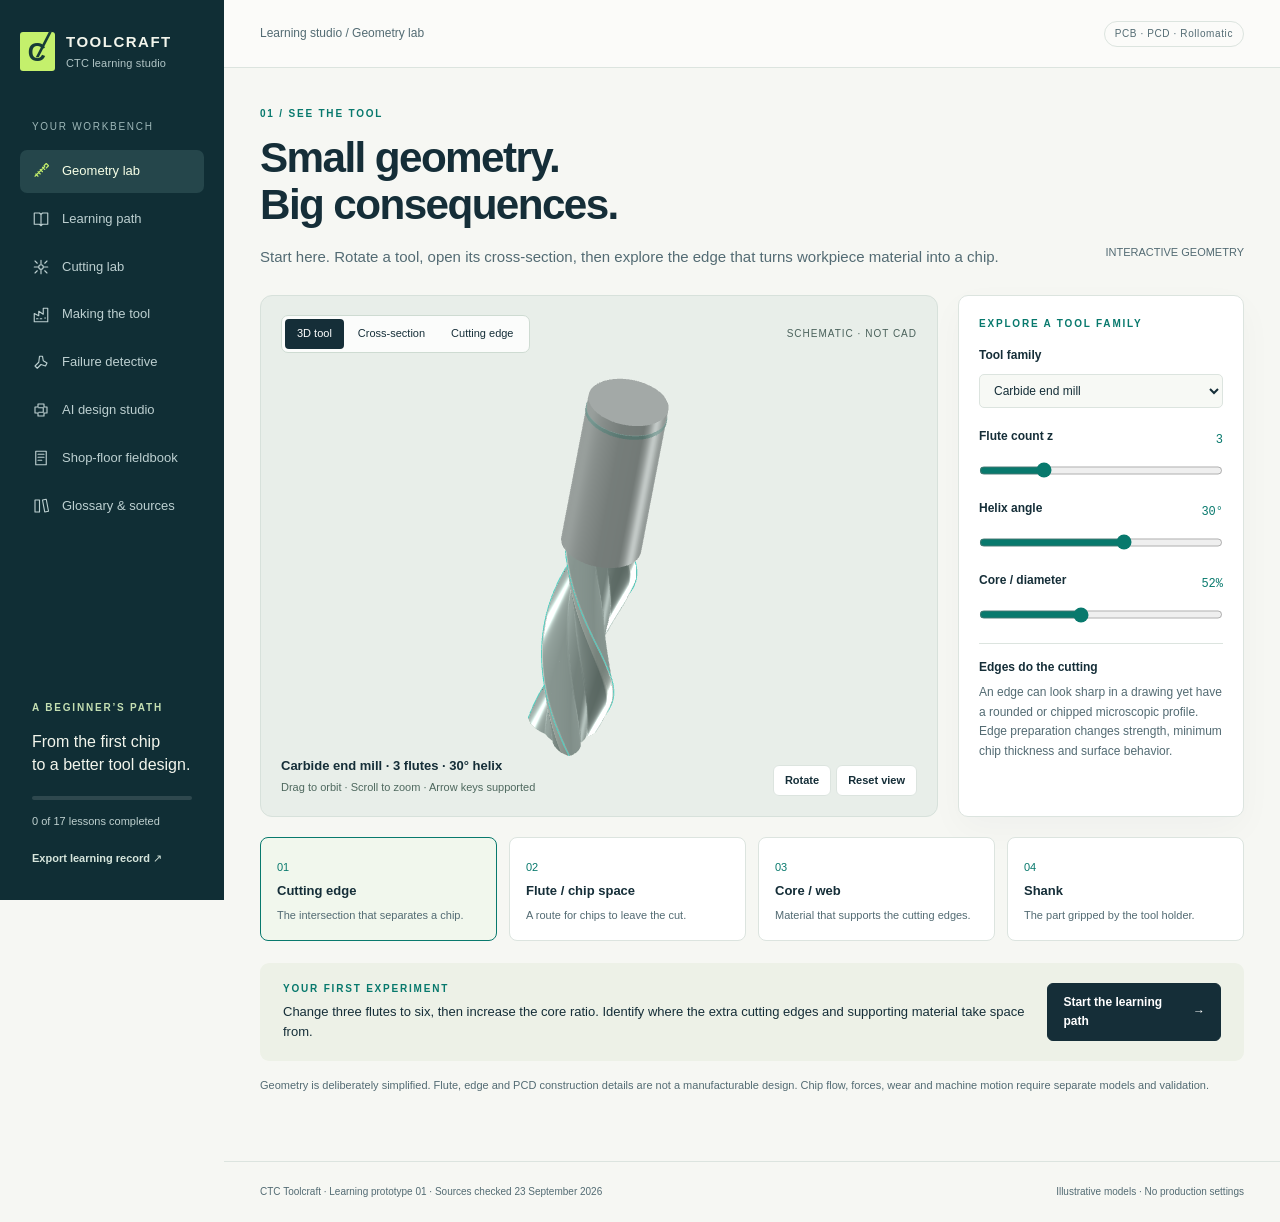
==== docs/index.html @ 8d149322 "Publish CTC Toolcraft learning academy" ====
<!doctype html>
<html lang="en"><head><meta charset="utf-8"><meta name="viewport" content="width=device-width,initial-scale=1"><meta name="description" content="Explore cutting-tool design with interactive 3D models, beginner lessons, PCB and PCD tooling, Rollomatic workflows, and an AI design roadmap."><meta name="theme-color" content="#102e35"><link rel="icon" href="data:image/svg+xml,%3Csvg xmlns='http://www.w3.org/2000/svg' viewBox='0 0 64 64'%3E%3Crect width='64' height='64' rx='10' fill='%23c4f06c'/%3E%3Ctext x='16' y='46' font-family='Arial' font-size='42' font-weight='bold' fill='%23102e35'%3EC%3C/text%3E%3C/svg%3E"><title>CTC Toolcraft — Cutting Tool Academy</title><style>*{box-sizing:border-box} :root{--ink:#152e38;--muted:#536b73;--paper:#f6f7f3;--panel:#fff;--line:#dce4df;--green:#08796d;--lime:#c4f06c;--nav:#102e35;--orange:#b85d20;--shadow:0 12px 35px #102e3508}body{margin:0;background:var(--paper);color:var(--ink);font:15px/1.6 -apple-system,BlinkMacSystemFont,"Segoe UI",sans-serif}button,input,select,textarea{font:inherit}button,a,input,select,textarea{-webkit-tap-highlight-color:transparent}button{cursor:pointer}button:focus-visible,a:focus-visible,input:focus-visible,select:focus-visible,textarea:focus-visible{outline:3px solid #b76b27;outline-offset:3px}a{color:var(--green)}button{color:inherit}h1,h2,h3,p{margin-top:0}h1{font-size:clamp(30px,3.3vw,48px);font-weight:550;line-height:1.12;letter-spacing:-1.6px;margin-bottom:16px}h2{font-size:24px;line-height:1.25;font-weight:560;letter-spacing:-.5px}h3{font-size:17px;line-height:1.35;font-weight:620}p{margin-bottom:16px}.rail{position:fixed;inset:0 auto 0 0;width:224px;background:var(--nav);color:#f2f5ec;display:flex;flex-direction:column;padding:32px 20px;z-index:10}.brand{display:flex;gap:11px;align-items:center;text-decoration:none;color:inherit;font-size:15px;font-weight:700;letter-spacing:1.5px;line-height:1.2}.brand small{display:block;color:#b1c5c6;letter-spacing:.15px;font-size:11px;font-weight:400;margin-top:6px}.brand-mark{width:35px;height:39px;background:var(--lime);color:#163b38;display:grid;place-items:center;font-size:25px;border-radius:3px;position:relative}.brand-mark span{position:absolute;right:4px;top:0;font-size:22px}.rail-label{color:#9db7b8;font-size:10px;letter-spacing:1.7px;margin:48px 12px 15px}.rail nav{display:grid;gap:5px}.nav-item{display:flex;gap:12px;align-items:center;padding:11px 12px;border:0;border-radius:7px;background:transparent;color:#bdd0d1;text-align:left;font-size:13px;text-decoration:none}.nav-item svg{width:18px;height:18px;flex-shrink:0}.nav-item:hover{background:#ffffff09}.nav-item.active{background:#25464b;color:#f7ffe7}.nav-item.active svg{color:var(--lime)}.rail-bottom{margin-top:auto;padding:35px 12px 0}.eyebrow{font-size:10px;letter-spacing:1.8px;font-weight:650;color:var(--green)}.rail-bottom .eyebrow{color:#c4dfb2}.rail-bottom p{font-size:16px;line-height:1.45;margin-top:12px}.rail-bottom small{font-size:11px;color:#bed0cf}.progress-track{height:4px;background:#ffffff20;border-radius:4px;margin:20px 0 8px;overflow:hidden}#progress-fill{height:100%;background:var(--lime);width:0}.text-button{background:none;border:0;padding:0;text-align:left;color:var(--green);font-size:13px;font-weight:550}.rail-bottom .text-button{color:#d6e5dc;display:block;font-size:11px;margin-top:18px}.app{margin-left:224px}.topbar{height:68px;border-bottom:1px solid var(--line);display:flex;align-items:center;justify-content:space-between;padding:0 36px;background:#ffffff90;font-size:12px;color:var(--muted)}.edition{border:1px solid var(--line);padding:4px 10px;border-radius:20px;font-size:10px;letter-spacing:.6px}main{max-width:1510px;margin:auto;padding:32px 36px 50px}.page-heading{display:flex;justify-content:space-between;align-items:flex-end;gap:25px;margin-bottom:26px}.page-heading h1{margin-top:10px}.page-heading p{max-width:740px;color:var(--muted);line-height:1.65;margin-bottom:0}.page-number{font-size:11px;color:var(--muted);white-space:nowrap;margin-bottom:8px}.button{border:1px solid var(--line);background:white;border-radius:6px;padding:9px 15px;font-size:12px;font-weight:600;text-decoration:none;display:inline-flex;align-items:center;justify-content:center;gap:8px}.button:hover{border-color:#8aa79a;background:#f3f6ee}.button.primary{background:var(--ink);color:#fff;border-color:var(--ink)}.button.primary:hover{background:#264d53}.button.small{padding:6px 11px;font-size:11px}.button.active,.segmented button.active{background:var(--ink);color:#fff;border-color:var(--ink)}.lab-grid{display:grid;grid-template-columns:minmax(0,1fr) 286px;gap:20px}.stage{background:#e8eee9;border:1px solid #d7e1db;border-radius:12px;position:relative;overflow:hidden;min-height:520px}.stage-top{position:absolute;top:19px;left:20px;right:20px;display:flex;justify-content:space-between;z-index:2;align-items:center;gap:8px}.segmented{display:flex;padding:3px;background:#ffffffcc;border:1px solid #cedbd2;border-radius:7px;gap:2px}.segmented button{border:0;background:none;border-radius:4px;padding:6px 12px;font-size:11px;white-space:nowrap}.model-tag{font-size:10px;letter-spacing:1px;color:#4b625c}.stage-canvas{width:100%;height:520px;display:block;touch-action:none}.stage-canvas canvas{display:block;width:100%;height:100%;cursor:grab}.stage-canvas canvas:active{cursor:grabbing}.stage-foot{position:absolute;bottom:20px;left:20px;right:20px;display:flex;justify-content:space-between;align-items:flex-end;gap:10px;pointer-events:none}.stage-foot .button{pointer-events:auto}.stage-foot p{font-size:11px;color:#4e685e;margin:0;max-width:320px}.stage-foot strong{font-size:13px;display:block;color:var(--ink);margin-bottom:2px}.stage-controls{display:flex;gap:5px;flex-wrap:wrap;justify-content:flex-end}.dot{display:inline-block;border-radius:50%;width:7px;height:7px;background:#138378;margin-right:5px}.panel{border:1px solid var(--line);background:var(--panel);border-radius:10px;padding:22px;box-shadow:var(--shadow)}.control-panel{padding:20px}.control-panel .eyebrow{display:block;margin-bottom:14px}.field{display:block;margin:0 0 19px}.field label,.field>span{display:block;font-size:12px;font-weight:600;margin-bottom:8px}.field-title{display:flex;justify-content:space-between;align-items:center;margin-bottom:7px;font-size:12px}.field-title output{font-family:ui-monospace,monospace;color:var(--green);font-size:12px}.field select,.field input:not([type=range]),.field textarea{width:100%;background:#f7f9f5;border:1px solid var(--line);border-radius:5px;padding:8px 10px;font-size:12px;color:var(--ink)}input[type=range]{width:100%;accent-color:var(--green);margin:0;display:block;height:19px}.field small{font-size:10px;color:var(--muted);display:block;margin-top:5px;line-height:1.5}.insight{border-top:1px solid var(--line);padding-top:14px;font-size:12px;line-height:1.65;color:var(--muted)}.insight strong{color:var(--ink);display:block;margin-bottom:5px}.feature-row{display:grid;grid-template-columns:repeat(4,1fr);gap:12px;margin-top:20px}.feature-card{border:1px solid var(--line);background:#fff;border-radius:8px;padding:16px;text-align:left}.feature-card.active{border-color:var(--green);background:#f1f7ed}.feature-card span{color:var(--green);font-size:11px}.feature-card strong{display:block;font-size:13px;margin:3px 0 5px}.feature-card p{font-size:11px;line-height:1.5;margin:0;color:var(--muted)}.lesson-strip{display:flex;align-items:center;justify-content:space-between;background:#edf1e7;border-radius:9px;margin-top:22px;padding:18px 23px;gap:20px}.lesson-strip p{margin:0;font-size:13px;max-width:760px}.lesson-strip .eyebrow{display:block;margin-bottom:5px}.small-note{font-size:11px;color:var(--muted);line-height:1.6}.section-label{display:flex;align-items:center;justify-content:space-between;margin:30px 0 14px}.section-label h2{margin:0;font-size:20px}.pill{font-size:10px;font-weight:600;letter-spacing:.4px;background:#edf3e9;border-radius:20px;padding:4px 9px;color:#416452}.module-grid{display:grid;grid-template-columns:repeat(3,minmax(0,1fr));gap:15px}.module-card{padding:22px;text-align:left;border:1px solid var(--line);border-radius:10px;background:white;display:flex;flex-direction:column;position:relative;min-height:215px}.module-card:hover{transform:translateY(-2px);box-shadow:var(--shadow);border-color:#aabdab}.module-card .num{font-family:ui-monospace,monospace;font-size:11px;color:var(--green);margin-bottom:20px;display:flex;justify-content:space-between}.module-card h3{margin:0 0 10px}.module-card p{font-size:12px;line-height:1.55;color:var(--muted);flex:1;margin:0 0 17px}.module-card .meta{font-size:10px;color:var(--muted)}.lesson-layout{display:grid;grid-template-columns:minmax(0,1fr) 260px;gap:30px}.lesson-body{background:#fff;border:1px solid var(--line);padding:36px 40px;border-radius:10px}.lesson-body section{margin-bottom:30px}.lesson-body p,.lesson-body li{font-size:14px;line-height:1.85;color:#405a62}.lesson-body ul{padding-left:20px}.lesson-body h3{margin-bottom:10px;font-size:19px}.learning-objectives{background:#ecf3e8;padding:20px;border-radius:8px;margin:0 0 30px}.learning-objectives h3{font-size:14px}.learning-objectives ul{margin-bottom:0}.lesson-aside{position:sticky;top:20px;align-self:start}.lesson-aside h3{font-size:13px}.lesson-aside a{display:block;font-size:11px;line-height:1.6;margin-bottom:12px;overflow-wrap:anywhere}.lesson-aside textarea{width:100%;height:180px;border:1px solid var(--line);padding:10px;border-radius:6px;font-size:12px;resize:vertical;color:var(--ink)}details{border:1px solid var(--line);border-radius:8px;background:#f8faf6;padding:16px 20px;margin-bottom:20px}summary{cursor:pointer;font-size:13px;font-weight:600}details p{margin:14px 0 0}.quiz-options{display:grid;gap:8px;margin:16px 0}.quiz-options button{border:1px solid var(--line);border-radius:6px;background:white;text-align:left;padding:11px 14px;font-size:13px}.quiz-options button:hover{background:#f0f4ee}.quiz-options button.correct{background:#e7f3e3;border-color:#38845f}.quiz-options button.wrong{background:#fdf0e5;border-color:#b9763e}.quiz-feedback{font-size:13px;min-height:26px}.lesson-actions{display:flex;justify-content:space-between;gap:12px;margin-top:25px}.two-col{display:grid;grid-template-columns:minmax(0,1.4fr) minmax(280px,1fr);gap:22px}.four-metrics{display:grid;grid-template-columns:repeat(4,1fr);gap:10px;margin:18px 0}.metric{padding:16px;background:#edf2e8;border-radius:8px}.metric span{font-size:10px;color:var(--muted);display:block}.metric strong{font-size:24px;font-weight:550;letter-spacing:-.5px}.metric small{font-size:10px;color:var(--muted)}.controls-grid{display:grid;grid-template-columns:1fr 1fr;gap:0 22px}.cut-svg{width:100%;height:auto;display:block;max-height:335px}.callout{border-left:3px solid var(--green);padding:12px 17px;background:#edf5eb;font-size:13px;margin:20px 0}.formula{font-family:ui-monospace,monospace;font-size:12px;line-height:2;background:#f5f7f3;border-radius:6px;padding:14px;overflow-wrap:anywhere}.diagram-panel{background:#e9f0e9;border:1px solid var(--line);border-radius:10px;padding:22px}.flow{display:flex;flex-wrap:wrap;gap:8px;margin:20px 0 26px}.flow button{border:1px solid var(--line);background:white;border-radius:6px;padding:12px 14px;font-size:11px;display:flex;align-items:center;gap:10px}.flow button.active{background:var(--ink);color:white;border-color:var(--ink)}.flow button span{opacity:.65;font-size:10px}.big-number{font-size:56px;font-weight:500;color:#bdd3c0;line-height:1;margin:0 0 20px}.process-detail{min-height:220px}.process-detail p{font-size:14px}.process-detail .check{font-size:13px;padding-top:15px;border-top:1px solid var(--line)}.software-map{display:grid;grid-template-columns:1fr 40px 1fr;align-items:center;gap:12px}.software-map>div{background:#fff;border-radius:8px;padding:20px;border:1px solid var(--line);font-size:12px}.software-map strong{font-size:14px;display:block;margin-bottom:8px}.software-map>span{text-align:center}.case-list{display:grid;gap:9px}.case-list button{text-align:left;padding:16px 18px;border:1px solid var(--line);background:white;border-radius:8px;font-size:13px}.case-list button.active{background:#eaf3e5;border-color:#4d8266}.case-detail ul{font-size:14px;padding-left:20px}.case-detail li{margin-bottom:9px}.roadmap{display:grid;gap:12px}.roadmap-row{display:grid;grid-template-columns:95px 1fr;gap:20px;padding:22px;background:white;border:1px solid var(--line);border-radius:9px}.roadmap-row .phase{font-size:11px;color:var(--green);font-weight:700}.roadmap-row h3{margin:0 0 8px}.roadmap-row p{font-size:13px;color:var(--muted);margin:0 0 8px}.gate{font-size:11px;color:#4a624b;background:#eef3e9;padding:8px 12px;border-radius:5px}.brief-grid{display:grid;grid-template-columns:1fr 1fr;gap:18px}.brief-grid .field{margin:0}.brief-grid textarea{height:95px;resize:vertical}.glossary{display:grid;grid-template-columns:1fr 1fr;gap:12px}.glossary div{border-bottom:1px solid var(--line);padding:14px 8px}.glossary dt{font-size:14px;font-weight:650;margin-bottom:6px}.glossary dd{font-size:12px;color:var(--muted);margin:0;line-height:1.6}.search-input{border:1px solid var(--line);background:#fff;border-radius:6px;padding:10px 14px;width:100%;max-width:350px;font-size:12px}.sources-list{display:grid;gap:10px}.sources-list a{font-size:12px;overflow-wrap:anywhere}.week-card{margin-bottom:14px}.week-card h3{margin:0 0 12px}.week-card ul{font-size:13px;padding-left:20px;line-height:1.8}.week-card .evidence{background:#f0f4ed;padding:12px;border-radius:5px;font-size:12px}.source-warning{font-size:12px;padding:15px 20px;background:#e8f0e4;border-radius:8px;margin:16px 0 24px}footer{border-top:1px solid var(--line);padding:22px 36px;color:var(--muted);font-size:10px;display:flex;justify-content:space-between;gap:15px}#toast{position:fixed;bottom:24px;left:50%;transform:translateX(-50%);background:var(--ink);color:white;padding:12px 20px;border-radius:8px;font-size:13px;display:none;z-index:30}.hidden{display:none!important}.empty-state{padding:70px 24px;text-align:center}.edge-view{height:520px;width:100%;display:block}.tab-row{display:flex;gap:8px;margin-bottom:24px;flex-wrap:wrap}.badge-ok{color:var(--green)}@media(min-width:1450px){.stage,.stage-canvas,.edge-view{height:580px}.stage{min-height:580px}.control-panel{padding:25px}}@media(max-width:1150px){.rail{width:190px;padding:28px 14px}.app{margin-left:190px}main{padding:27px 25px 40px}.topbar{padding:0 25px}.lab-grid{grid-template-columns:minmax(0,1fr) 248px}.feature-row{grid-template-columns:repeat(2,1fr)}.module-grid{grid-template-columns:repeat(2,1fr)}.lesson-layout{grid-template-columns:minmax(0,1fr) 225px;gap:20px}.lesson-body{padding:28px}.four-metrics{grid-template-columns:repeat(2,1fr)}}@media(max-width:860px){.rail{position:relative;width:100%;padding:16px 20px}.brand{font-size:13px}.brand small{font-size:10px}.rail-label,.rail-bottom{display:none}.rail nav{display:flex;margin-top:17px;overflow:auto;gap:6px}.nav-item{white-space:nowrap;padding:9px 10px}.nav-item svg{width:15px}.app{margin-left:0}.topbar{height:48px}.lab-grid,.two-col,.lesson-layout{grid-template-columns:1fr}.control-panel{display:grid;grid-template-columns:1fr 1fr;gap:0 22px}.control-panel>.eyebrow,.control-panel>.insight{grid-column:1/-1}.lesson-aside{position:static}.stage,.stage-canvas,.edge-view{height:460px;min-height:460px}.page-number{display:none}.lesson-strip{align-items:flex-start}.page-heading h1{font-size:36px}.edition{display:none}.glossary{grid-template-columns:1fr 1fr}.software-map{grid-template-columns:1fr 28px 1fr}}@media(max-width:540px){main{padding:24px 16px}.topbar{padding:0 17px}.page-heading h1{font-size:32px}.page-heading p{font-size:13px}.stage-top{left:12px;right:12px;top:14px}.segmented button{padding:6px 8px;font-size:10px}.model-tag{display:none}.stage-foot{left:14px;right:14px;bottom:14px}.stage-foot p{max-width:170px;font-size:10px}.stage-foot strong{font-size:11px}.stage-controls{max-width:100px}.control-panel{padding:18px;gap:0 18px}.feature-row{gap:9px}.feature-card{padding:12px}.module-grid,.brief-grid,.glossary{grid-template-columns:1fr}.lesson-strip{flex-direction:column;gap:13px}.lesson-body{padding:24px 19px}.roadmap-row{grid-template-columns:1fr;gap:7px}.four-metrics .metric strong{font-size:23px}.panel{padding:20px}.controls-grid{gap:0 15px}.software-map{grid-template-columns:1fr}.software-map>span{transform:rotate(90deg)}footer{padding:20px 17px;display:block}footer span{display:block;margin-top:6px}.lesson-actions{flex-wrap:wrap}.stage-canvas canvas{cursor:grab}.feature-card p{font-size:11px}}

@media(max-width:860px){.two-col{grid-template-columns:1fr!important}}
</style></head>
<body>
<aside class="rail">
  <a href="#lab" class="brand" aria-label="Toolcraft home"><span class="brand-mark">C<span>╱</span></span><span>TOOLCRAFT<small>CTC learning studio</small></span></a>
  <div class="rail-label">YOUR WORKBENCH</div>
  <nav id="navigation" aria-label="Main navigation"></nav>
  <div class="rail-bottom"><span class="eyebrow">A BEGINNER’S PATH</span><p>From the first chip<br>to a better tool design.</p><div class="progress-track"><div id="progress-fill"></div></div><small id="progress-text"></small><button class="text-button" id="export-progress">Export learning record ↗</button></div>
</aside>
<div class="app"><header class="topbar"><span id="breadcrumb">Learning studio / Geometry lab</span><span class="edition">PCB · PCD · Rollomatic</span></header><main id="main"></main><footer>CTC Toolcraft · Learning prototype 01 · Sources checked 23 September 2026<span>Illustrative models · No production settings</span></footer></div>
<div id="toast" role="status"></div>
<script>/*
The MIT License

Copyright © 2010-2021 three.js authors

Permission is hereby granted, free of charge, to any person obtaining a copy
of this software and associated documentation files (the "Software"), to deal
in the Software without restriction, including without limitation the rights
to use, copy, modify, merge, publish, distribute, sublicense, and/or sell
copies of the Software, and to permit persons to whom the Software is
furnished to do so, subject to the following conditions:

The above copyright notice and this permission notice shall be included in
all copies or substantial portions of the Software.

THE SOFTWARE IS PROVIDED "AS IS", WITHOUT WARRANTY OF ANY KIND, EXPRESS OR
IMPLIED, INCLUDING BUT NOT LIMITED TO THE WARRANTIES OF MERCHANTABILITY,
FITNESS FOR A PARTICULAR PURPOSE AND NONINFRINGEMENT. IN NO EVENT SHALL THE
AUTHORS OR COPYRIGHT HOLDERS BE LIABLE FOR ANY CLAIM, DAMAGES OR OTHER
LIABILITY, WHETHER IN AN ACTION OF CONTRACT, TORT OR OTHERWISE, ARISING FROM,
OUT OF OR IN CONNECTION WITH THE SOFTWARE OR THE USE OR OTHER DEALINGS IN
THE SOFTWARE.

*/
/**
 * @license
 * Copyright 2010-2021 Three.js Authors
 * SPDX-License-Identifier: MIT
 */
!function(t,e){"object"==typeof exports&&"undefined"!=typeof module?e(exports):"function"==typeof define&&define.amd?define(["exports"],e):e((t="undefined"!=typeof globalThis?globalThis:t||self).THREE={})}(this,(function(t){"use strict";const e="128",n=100,i=300,r=301,s=302,a=303,o=304,l=306,c=307,h=1e3,u=1001,d=1002,p=1003,m=1004,f=1005,g=1006,v=1007,y=1008,x=1009,_=1012,w=1014,b=1015,M=1016,S=1020,T=1022,E=1023,A=1026,L=1027,R=33776,C=33777,P=33778,D=33779,I=35840,N=35841,B=35842,z=35843,F=37492,O=37496,H=2300,G=2301,U=2302,k=2400,V=2401,W=2402,j=2500,q=2501,X=3e3,Y=3001,Z=3007,J=3002,Q=3004,K=3005,$=3006,tt=7680,et=35044,nt=35048,it="300 es";class rt{addEventListener(t,e){void 0===this._listeners&&(this._listeners={});const n=this._listeners;void 0===n[t]&&(n[t]=[]),-1===n[t].indexOf(e)&&n[t].push(e)}hasEventListener(t,e){if(void 0===this._listeners)return!1;const n=this._listeners;return void 0!==n[t]&&-1!==n[t].indexOf(e)}removeEventListener(t,e){if(void 0===this._listeners)return;const n=this._listeners[t];if(void 0!==n){const t=n.indexOf(e);-1!==t&&n.splice(t,1)}}dispatchEvent(t){if(void 0===this._listeners)return;const e=this._listeners[t.type];if(void 0!==e){t.target=this;const n=e.slice(0);for(let e=0,i=n.length;e<i;e++)n[e].call(this,t);t.target=null}}}const st=[];for(let t=0;t<256;t++)st[t]=(t<16?"0":"")+t.toString(16);let at=1234567;const ot=Math.PI/180,lt=180/Math.PI;function ct(){const t=4294967295*Math.random()|0,e=4294967295*Math.random()|0,n=4294967295*Math.random()|0,i=4294967295*Math.random()|0;return(st[255&t]+st[t>>8&255]+st[t>>16&255]+st[t>>24&255]+"-"+st[255&e]+st[e>>8&255]+"-"+st[e>>16&15|64]+st[e>>24&255]+"-"+st[63&n|128]+st[n>>8&255]+"-"+st[n>>16&255]+st[n>>24&255]+st[255&i]+st[i>>8&255]+st[i>>16&255]+st[i>>24&255]).toUpperCase()}function ht(t,e,n){return Math.max(e,Math.min(n,t))}function ut(t,e){return(t%e+e)%e}function dt(t,e,n){return(1-n)*t+n*e}function pt(t){return 0==(t&t-1)&&0!==t}function mt(t){return Math.pow(2,Math.ceil(Math.log(t)/Math.LN2))}function ft(t){return Math.pow(2,Math.floor(Math.log(t)/Math.LN2))}var gt=Object.freeze({__proto__:null,DEG2RAD:ot,RAD2DEG:lt,generateUUID:ct,clamp:ht,euclideanModulo:ut,mapLinear:function(t,e,n,i,r){return i+(t-e)*(r-i)/(n-e)},inverseLerp:function(t,e,n){return t!==e?(n-t)/(e-t):0},lerp:dt,damp:function(t,e,n,i){return dt(t,e,1-Math.exp(-n*i))},pingpong:function(t,e=1){return e-Math.abs(ut(t,2*e)-e)},smoothstep:function(t,e,n){return t<=e?0:t>=n?1:(t=(t-e)/(n-e))*t*(3-2*t)},smootherstep:function(t,e,n){return t<=e?0:t>=n?1:(t=(t-e)/(n-e))*t*t*(t*(6*t-15)+10)},randInt:function(t,e){return t+Math.floor(Math.random()*(e-t+1))},randFloat:function(t,e){return t+Math.random()*(e-t)},randFloatSpread:function(t){return t*(.5-Math.random())},seededRandom:function(t){return void 0!==t&&(at=t%2147483647),at=16807*at%2147483647,(at-1)/2147483646},degToRad:function(t){return t*ot},radToDeg:function(t){return t*lt},isPowerOfTwo:pt,ceilPowerOfTwo:mt,floorPowerOfTwo:ft,setQuaternionFromProperEuler:function(t,e,n,i,r){const s=Math.cos,a=Math.sin,o=s(n/2),l=a(n/2),c=s((e+i)/2),h=a((e+i)/2),u=s((e-i)/2),d=a((e-i)/2),p=s((i-e)/2),m=a((i-e)/2);switch(r){case"XYX":t.set(o*h,l*u,l*d,o*c);break;case"YZY":t.set(l*d,o*h,l*u,o*c);break;case"ZXZ":t.set(l*u,l*d,o*h,o*c);break;case"XZX":t.set(o*h,l*m,l*p,o*c);break;case"YXY":t.set(l*p,o*h,l*m,o*c);break;case"ZYZ":t.set(l*m,l*p,o*h,o*c);break;default:console.warn("THREE.MathUtils: .setQuaternionFromProperEuler() encountered an unknown order: "+r)}}});class vt{constructor(t=0,e=0){this.x=t,this.y=e}get width(){return this.x}set width(t){this.x=t}get height(){return this.y}set height(t){this.y=t}set(t,e){return this.x=t,this.y=e,this}setScalar(t){return this.x=t,this.y=t,this}setX(t){return this.x=t,this}setY(t){return this.y=t,this}setComponent(t,e){switch(t){case 0:this.x=e;break;case 1:this.y=e;break;default:throw new Error("index is out of range: "+t)}return this}getComponent(t){switch(t){case 0:return this.x;case 1:return this.y;default:throw new Error("index is out of range: "+t)}}clone(){return new this.constructor(this.x,this.y)}copy(t){return this.x=t.x,this.y=t.y,this}add(t,e){return void 0!==e?(console.warn("THREE.Vector2: .add() now only accepts one argument. Use .addVectors( a, b ) instead."),this.addVectors(t,e)):(this.x+=t.x,this.y+=t.y,this)}addScalar(t){return this.x+=t,this.y+=t,this}addVectors(t,e){return this.x=t.x+e.x,this.y=t.y+e.y,this}addScaledVector(t,e){return this.x+=t.x*e,this.y+=t.y*e,this}sub(t,e){return void 0!==e?(console.warn("THREE.Vector2: .sub() now only accepts one argument. Use .subVectors( a, b ) instead."),this.subVectors(t,e)):(this.x-=t.x,this.y-=t.y,this)}subScalar(t){return this.x-=t,this.y-=t,this}subVectors(t,e){return this.x=t.x-e.x,this.y=t.y-e.y,this}multiply(t){return this.x*=t.x,this.y*=t.y,this}multiplyScalar(t){return this.x*=t,this.y*=t,this}divide(t){return this.x/=t.x,this.y/=t.y,this}divideScalar(t){return this.multiplyScalar(1/t)}applyMatrix3(t){const e=this.x,n=this.y,i=t.elements;return this.x=i[0]*e+i[3]*n+i[6],this.y=i[1]*e+i[4]*n+i[7],this}min(t){return this.x=Math.min(this.x,t.x),this.y=Math.min(this.y,t.y),this}max(t){return this.x=Math.max(this.x,t.x),this.y=Math.max(this.y,t.y),this}clamp(t,e){return this.x=Math.max(t.x,Math.min(e.x,this.x)),this.y=Math.max(t.y,Math.min(e.y,this.y)),this}clampScalar(t,e){return this.x=Math.max(t,Math.min(e,this.x)),this.y=Math.max(t,Math.min(e,this.y)),this}clampLength(t,e){const n=this.length();return this.divideScalar(n||1).multiplyScalar(Math.max(t,Math.min(e,n)))}floor(){return this.x=Math.floor(this.x),this.y=Math.floor(this.y),this}ceil(){return this.x=Math.ceil(this.x),this.y=Math.ceil(this.y),this}round(){return this.x=Math.round(this.x),this.y=Math.round(this.y),this}roundToZero(){return this.x=this.x<0?Math.ceil(this.x):Math.floor(this.x),this.y=this.y<0?Math.ceil(this.y):Math.floor(this.y),this}negate(){return this.x=-this.x,this.y=-this.y,this}dot(t){return this.x*t.x+this.y*t.y}cross(t){return this.x*t.y-this.y*t.x}lengthSq(){return this.x*this.x+this.y*this.y}length(){return Math.sqrt(this.x*this.x+this.y*this.y)}manhattanLength(){return Math.abs(this.x)+Math.abs(this.y)}normalize(){return this.divideScalar(this.length()||1)}angle(){return Math.atan2(-this.y,-this.x)+Math.PI}distanceTo(t){return Math.sqrt(this.distanceToSquared(t))}distanceToSquared(t){const e=this.x-t.x,n=this.y-t.y;return e*e+n*n}manhattanDistanceTo(t){return Math.abs(this.x-t.x)+Math.abs(this.y-t.y)}setLength(t){return this.normalize().multiplyScalar(t)}lerp(t,e){return this.x+=(t.x-this.x)*e,this.y+=(t.y-this.y)*e,this}lerpVectors(t,e,n){return this.x=t.x+(e.x-t.x)*n,this.y=t.y+(e.y-t.y)*n,this}equals(t){return t.x===this.x&&t.y===this.y}fromArray(t,e=0){return this.x=t[e],this.y=t[e+1],this}toArray(t=[],e=0){return t[e]=this.x,t[e+1]=this.y,t}fromBufferAttribute(t,e,n){return void 0!==n&&console.warn("THREE.Vector2: offset has been removed from .fromBufferAttribute()."),this.x=t.getX(e),this.y=t.getY(e),this}rotateAround(t,e){const n=Math.cos(e),i=Math.sin(e),r=this.x-t.x,s=this.y-t.y;return this.x=r*n-s*i+t.x,this.y=r*i+s*n+t.y,this}random(){return this.x=Math.random(),this.y=Math.random(),this}}vt.prototype.isVector2=!0;class yt{constructor(){this.elements=[1,0,0,0,1,0,0,0,1],arguments.length>0&&console.error("THREE.Matrix3: the constructor no longer reads arguments. use .set() instead.")}set(t,e,n,i,r,s,a,o,l){const c=this.elements;return c[0]=t,c[1]=i,c[2]=a,c[3]=e,c[4]=r,c[5]=o,c[6]=n,c[7]=s,c[8]=l,this}identity(){return this.set(1,0,0,0,1,0,0,0,1),this}copy(t){const e=this.elements,n=t.elements;return e[0]=n[0],e[1]=n[1],e[2]=n[2],e[3]=n[3],e[4]=n[4],e[5]=n[5],e[6]=n[6],e[7]=n[7],e[8]=n[8],this}extractBasis(t,e,n){return t.setFromMatrix3Column(this,0),e.setFromMatrix3Column(this,1),n.setFromMatrix3Column(this,2),this}setFromMatrix4(t){const e=t.elements;return this.set(e[0],e[4],e[8],e[1],e[5],e[9],e[2],e[6],e[10]),this}multiply(t){return this.multiplyMatrices(this,t)}premultiply(t){return this.multiplyMatrices(t,this)}multiplyMatrices(t,e){const n=t.elements,i=e.elements,r=this.elements,s=n[0],a=n[3],o=n[6],l=n[1],c=n[4],h=n[7],u=n[2],d=n[5],p=n[8],m=i[0],f=i[3],g=i[6],v=i[1],y=i[4],x=i[7],_=i[2],w=i[5],b=i[8];return r[0]=s*m+a*v+o*_,r[3]=s*f+a*y+o*w,r[6]=s*g+a*x+o*b,r[1]=l*m+c*v+h*_,r[4]=l*f+c*y+h*w,r[7]=l*g+c*x+h*b,r[2]=u*m+d*v+p*_,r[5]=u*f+d*y+p*w,r[8]=u*g+d*x+p*b,this}multiplyScalar(t){const e=this.elements;return e[0]*=t,e[3]*=t,e[6]*=t,e[1]*=t,e[4]*=t,e[7]*=t,e[2]*=t,e[5]*=t,e[8]*=t,this}determinant(){const t=this.elements,e=t[0],n=t[1],i=t[2],r=t[3],s=t[4],a=t[5],o=t[6],l=t[7],c=t[8];return e*s*c-e*a*l-n*r*c+n*a*o+i*r*l-i*s*o}invert(){const t=this.elements,e=t[0],n=t[1],i=t[2],r=t[3],s=t[4],a=t[5],o=t[6],l=t[7],c=t[8],h=c*s-a*l,u=a*o-c*r,d=l*r-s*o,p=e*h+n*u+i*d;if(0===p)return this.set(0,0,0,0,0,0,0,0,0);const m=1/p;return t[0]=h*m,t[1]=(i*l-c*n)*m,t[2]=(a*n-i*s)*m,t[3]=u*m,t[4]=(c*e-i*o)*m,t[5]=(i*r-a*e)*m,t[6]=d*m,t[7]=(n*o-l*e)*m,t[8]=(s*e-n*r)*m,this}transpose(){let t;const e=this.elements;return t=e[1],e[1]=e[3],e[3]=t,t=e[2],e[2]=e[6],e[6]=t,t=e[5],e[5]=e[7],e[7]=t,this}getNormalMatrix(t){return this.setFromMatrix4(t).invert().transpose()}transposeIntoArray(t){const e=this.elements;return t[0]=e[0],t[1]=e[3],t[2]=e[6],t[3]=e[1],t[4]=e[4],t[5]=e[7],t[6]=e[2],t[7]=e[5],t[8]=e[8],this}setUvTransform(t,e,n,i,r,s,a){const o=Math.cos(r),l=Math.sin(r);return this.set(n*o,n*l,-n*(o*s+l*a)+s+t,-i*l,i*o,-i*(-l*s+o*a)+a+e,0,0,1),this}scale(t,e){const n=this.elements;return n[0]*=t,n[3]*=t,n[6]*=t,n[1]*=e,n[4]*=e,n[7]*=e,this}rotate(t){const e=Math.cos(t),n=Math.sin(t),i=this.elements,r=i[0],s=i[3],a=i[6],o=i[1],l=i[4],c=i[7];return i[0]=e*r+n*o,i[3]=e*s+n*l,i[6]=e*a+n*c,i[1]=-n*r+e*o,i[4]=-n*s+e*l,i[7]=-n*a+e*c,this}translate(t,e){const n=this.elements;return n[0]+=t*n[2],n[3]+=t*n[5],n[6]+=t*n[8],n[1]+=e*n[2],n[4]+=e*n[5],n[7]+=e*n[8],this}equals(t){const e=this.elements,n=t.elements;for(let t=0;t<9;t++)if(e[t]!==n[t])return!1;return!0}fromArray(t,e=0){for(let n=0;n<9;n++)this.elements[n]=t[n+e];return this}toArray(t=[],e=0){const n=this.elements;return t[e]=n[0],t[e+1]=n[1],t[e+2]=n[2],t[e+3]=n[3],t[e+4]=n[4],t[e+5]=n[5],t[e+6]=n[6],t[e+7]=n[7],t[e+8]=n[8],t}clone(){return(new this.constructor).fromArray(this.elements)}}let xt;yt.prototype.isMatrix3=!0;class _t{static getDataURL(t){if(/^data:/i.test(t.src))return t.src;if("undefined"==typeof HTMLCanvasElement)return t.src;let e;if(t instanceof HTMLCanvasElement)e=t;else{void 0===xt&&(xt=document.createElementNS("http://www.w3.org/1999/xhtml","canvas")),xt.width=t.width,xt.height=t.height;const n=xt.getContext("2d");t instanceof ImageData?n.putImageData(t,0,0):n.drawImage(t,0,0,t.width,t.height),e=xt}return e.width>2048||e.height>2048?(console.warn("THREE.ImageUtils.getDataURL: Image converted to jpg for performance reasons",t),e.toDataURL("image/jpeg",.6)):e.toDataURL("image/png")}}let wt=0;class bt extends rt{constructor(t=bt.DEFAULT_IMAGE,e=bt.DEFAULT_MAPPING,n=1001,i=1001,r=1006,s=1008,a=1023,o=1009,l=1,c=3e3){super(),Object.defineProperty(this,"id",{value:wt++}),this.uuid=ct(),this.name="",this.image=t,this.mipmaps=[],this.mapping=e,this.wrapS=n,this.wrapT=i,this.magFilter=r,this.minFilter=s,this.anisotropy=l,this.format=a,this.internalFormat=null,this.type=o,this.offset=new vt(0,0),this.repeat=new vt(1,1),this.center=new vt(0,0),this.rotation=0,this.matrixAutoUpdate=!0,this.matrix=new yt,this.generateMipmaps=!0,this.premultiplyAlpha=!1,this.flipY=!0,this.unpackAlignment=4,this.encoding=c,this.version=0,this.onUpdate=null}updateMatrix(){this.matrix.setUvTransform(this.offset.x,this.offset.y,this.repeat.x,this.repeat.y,this.rotation,this.center.x,this.center.y)}clone(){return(new this.constructor).copy(this)}copy(t){return this.name=t.name,this.image=t.image,this.mipmaps=t.mipmaps.slice(0),this.mapping=t.mapping,this.wrapS=t.wrapS,this.wrapT=t.wrapT,this.magFilter=t.magFilter,this.minFilter=t.minFilter,this.anisotropy=t.anisotropy,this.format=t.format,this.internalFormat=t.internalFormat,this.type=t.type,this.offset.copy(t.offset),this.repeat.copy(t.repeat),this.center.copy(t.center),this.rotation=t.rotation,this.matrixAutoUpdate=t.matrixAutoUpdate,this.matrix.copy(t.matrix),this.generateMipmaps=t.generateMipmaps,this.premultiplyAlpha=t.premultiplyAlpha,this.flipY=t.flipY,this.unpackAlignment=t.unpackAlignment,this.encoding=t.encoding,this}toJSON(t){const e=void 0===t||"string"==typeof t;if(!e&&void 0!==t.textures[this.uuid])return t.textures[this.uuid];const n={metadata:{version:4.5,type:"Texture",generator:"Texture.toJSON"},uuid:this.uuid,name:this.name,mapping:this.mapping,repeat:[this.repeat.x,this.repeat.y],offset:[this.offset.x,this.offset.y],center:[this.center.x,this.center.y],rotation:this.rotation,wrap:[this.wrapS,this.wrapT],format:this.format,type:this.type,encoding:this.encoding,minFilter:this.minFilter,magFilter:this.magFilter,anisotropy:this.anisotropy,flipY:this.flipY,premultiplyAlpha:this.premultiplyAlpha,unpackAlignment:this.unpackAlignment};if(void 0!==this.image){const i=this.image;if(void 0===i.uuid&&(i.uuid=ct()),!e&&void 0===t.images[i.uuid]){let e;if(Array.isArray(i)){e=[];for(let t=0,n=i.length;t<n;t++)i[t].isDataTexture?e.push(Mt(i[t].image)):e.push(Mt(i[t]))}else e=Mt(i);t.images[i.uuid]={uuid:i.uuid,url:e}}n.image=i.uuid}return e||(t.textures[this.uuid]=n),n}dispose(){this.dispatchEvent({type:"dispose"})}transformUv(t){if(this.mapping!==i)return t;if(t.applyMatrix3(this.matrix),t.x<0||t.x>1)switch(this.wrapS){case h:t.x=t.x-Math.floor(t.x);break;case u:t.x=t.x<0?0:1;break;case d:1===Math.abs(Math.floor(t.x)%2)?t.x=Math.ceil(t.x)-t.x:t.x=t.x-Math.floor(t.x)}if(t.y<0||t.y>1)switch(this.wrapT){case h:t.y=t.y-Math.floor(t.y);break;case u:t.y=t.y<0?0:1;break;case d:1===Math.abs(Math.floor(t.y)%2)?t.y=Math.ceil(t.y)-t.y:t.y=t.y-Math.floor(t.y)}return this.flipY&&(t.y=1-t.y),t}set needsUpdate(t){!0===t&&this.version++}}function Mt(t){return"undefined"!=typeof HTMLImageElement&&t instanceof HTMLImageElement||"undefined"!=typeof HTMLCanvasElement&&t instanceof HTMLCanvasElement||"undefined"!=typeof ImageBitmap&&t instanceof ImageBitmap?_t.getDataURL(t):t.data?{data:Array.prototype.slice.call(t.data),width:t.width,height:t.height,type:t.data.constructor.name}:(console.warn("THREE.Texture: Unable to serialize Texture."),{})}bt.DEFAULT_IMAGE=void 0,bt.DEFAULT_MAPPING=i,bt.prototype.isTexture=!0;class St{constructor(t=0,e=0,n=0,i=1){this.x=t,this.y=e,this.z=n,this.w=i}get width(){return this.z}set width(t){this.z=t}get height(){return this.w}set height(t){this.w=t}set(t,e,n,i){return this.x=t,this.y=e,this.z=n,this.w=i,this}setScalar(t){return this.x=t,this.y=t,this.z=t,this.w=t,this}setX(t){return this.x=t,this}setY(t){return this.y=t,this}setZ(t){return this.z=t,this}setW(t){return this.w=t,this}setComponent(t,e){switch(t){case 0:this.x=e;break;case 1:this.y=e;break;case 2:this.z=e;break;case 3:this.w=e;break;default:throw new Error("index is out of range: "+t)}return this}getComponent(t){switch(t){case 0:return this.x;case 1:return this.y;case 2:return this.z;case 3:return this.w;default:throw new Error("index is out of range: "+t)}}clone(){return new this.constructor(this.x,this.y,this.z,this.w)}copy(t){return this.x=t.x,this.y=t.y,this.z=t.z,this.w=void 0!==t.w?t.w:1,this}add(t,e){return void 0!==e?(console.warn("THREE.Vector4: .add() now only accepts one argument. Use .addVectors( a, b ) instead."),this.addVectors(t,e)):(this.x+=t.x,this.y+=t.y,this.z+=t.z,this.w+=t.w,this)}addScalar(t){return this.x+=t,this.y+=t,this.z+=t,this.w+=t,this}addVectors(t,e){return this.x=t.x+e.x,this.y=t.y+e.y,this.z=t.z+e.z,this.w=t.w+e.w,this}addScaledVector(t,e){return this.x+=t.x*e,this.y+=t.y*e,this.z+=t.z*e,this.w+=t.w*e,this}sub(t,e){return void 0!==e?(console.warn("THREE.Vector4: .sub() now only accepts one argument. Use .subVectors( a, b ) instead."),this.subVectors(t,e)):(this.x-=t.x,this.y-=t.y,this.z-=t.z,this.w-=t.w,this)}subScalar(t){return this.x-=t,this.y-=t,this.z-=t,this.w-=t,this}subVectors(t,e){return this.x=t.x-e.x,this.y=t.y-e.y,this.z=t.z-e.z,this.w=t.w-e.w,this}multiply(t){return this.x*=t.x,this.y*=t.y,this.z*=t.z,this.w*=t.w,this}multiplyScalar(t){return this.x*=t,this.y*=t,this.z*=t,this.w*=t,this}applyMatrix4(t){const e=this.x,n=this.y,i=this.z,r=this.w,s=t.elements;return this.x=s[0]*e+s[4]*n+s[8]*i+s[12]*r,this.y=s[1]*e+s[5]*n+s[9]*i+s[13]*r,this.z=s[2]*e+s[6]*n+s[10]*i+s[14]*r,this.w=s[3]*e+s[7]*n+s[11]*i+s[15]*r,this}divideScalar(t){return this.multiplyScalar(1/t)}setAxisAngleFromQuaternion(t){this.w=2*Math.acos(t.w);const e=Math.sqrt(1-t.w*t.w);return e<1e-4?(this.x=1,this.y=0,this.z=0):(this.x=t.x/e,this.y=t.y/e,this.z=t.z/e),this}setAxisAngleFromRotationMatrix(t){let e,n,i,r;const s=.01,a=.1,o=t.elements,l=o[0],c=o[4],h=o[8],u=o[1],d=o[5],p=o[9],m=o[2],f=o[6],g=o[10];if(Math.abs(c-u)<s&&Math.abs(h-m)<s&&Math.abs(p-f)<s){if(Math.abs(c+u)<a&&Math.abs(h+m)<a&&Math.abs(p+f)<a&&Math.abs(l+d+g-3)<a)return this.set(1,0,0,0),this;e=Math.PI;const t=(l+1)/2,o=(d+1)/2,v=(g+1)/2,y=(c+u)/4,x=(h+m)/4,_=(p+f)/4;return t>o&&t>v?t<s?(n=0,i=.707106781,r=.707106781):(n=Math.sqrt(t),i=y/n,r=x/n):o>v?o<s?(n=.707106781,i=0,r=.707106781):(i=Math.sqrt(o),n=y/i,r=_/i):v<s?(n=.707106781,i=.707106781,r=0):(r=Math.sqrt(v),n=x/r,i=_/r),this.set(n,i,r,e),this}let v=Math.sqrt((f-p)*(f-p)+(h-m)*(h-m)+(u-c)*(u-c));return Math.abs(v)<.001&&(v=1),this.x=(f-p)/v,this.y=(h-m)/v,this.z=(u-c)/v,this.w=Math.acos((l+d+g-1)/2),this}min(t){return this.x=Math.min(this.x,t.x),this.y=Math.min(this.y,t.y),this.z=Math.min(this.z,t.z),this.w=Math.min(this.w,t.w),this}max(t){return this.x=Math.max(this.x,t.x),this.y=Math.max(this.y,t.y),this.z=Math.max(this.z,t.z),this.w=Math.max(this.w,t.w),this}clamp(t,e){return this.x=Math.max(t.x,Math.min(e.x,this.x)),this.y=Math.max(t.y,Math.min(e.y,this.y)),this.z=Math.max(t.z,Math.min(e.z,this.z)),this.w=Math.max(t.w,Math.min(e.w,this.w)),this}clampScalar(t,e){return this.x=Math.max(t,Math.min(e,this.x)),this.y=Math.max(t,Math.min(e,this.y)),this.z=Math.max(t,Math.min(e,this.z)),this.w=Math.max(t,Math.min(e,this.w)),this}clampLength(t,e){const n=this.length();return this.divideScalar(n||1).multiplyScalar(Math.max(t,Math.min(e,n)))}floor(){return this.x=Math.floor(this.x),this.y=Math.floor(this.y),this.z=Math.floor(this.z),this.w=Math.floor(this.w),this}ceil(){return this.x=Math.ceil(this.x),this.y=Math.ceil(this.y),this.z=Math.ceil(this.z),this.w=Math.ceil(this.w),this}round(){return this.x=Math.round(this.x),this.y=Math.round(this.y),this.z=Math.round(this.z),this.w=Math.round(this.w),this}roundToZero(){return this.x=this.x<0?Math.ceil(this.x):Math.floor(this.x),this.y=this.y<0?Math.ceil(this.y):Math.floor(this.y),this.z=this.z<0?Math.ceil(this.z):Math.floor(this.z),this.w=this.w<0?Math.ceil(this.w):Math.floor(this.w),this}negate(){return this.x=-this.x,this.y=-this.y,this.z=-this.z,this.w=-this.w,this}dot(t){return this.x*t.x+this.y*t.y+this.z*t.z+this.w*t.w}lengthSq(){return this.x*this.x+this.y*this.y+this.z*this.z+this.w*this.w}length(){return Math.sqrt(this.x*this.x+this.y*this.y+this.z*this.z+this.w*this.w)}manhattanLength(){return Math.abs(this.x)+Math.abs(this.y)+Math.abs(this.z)+Math.abs(this.w)}normalize(){return this.divideScalar(this.length()||1)}setLength(t){return this.normalize().multiplyScalar(t)}lerp(t,e){return this.x+=(t.x-this.x)*e,this.y+=(t.y-this.y)*e,this.z+=(t.z-this.z)*e,this.w+=(t.w-this.w)*e,this}lerpVectors(t,e,n){return this.x=t.x+(e.x-t.x)*n,this.y=t.y+(e.y-t.y)*n,this.z=t.z+(e.z-t.z)*n,this.w=t.w+(e.w-t.w)*n,this}equals(t){return t.x===this.x&&t.y===this.y&&t.z===this.z&&t.w===this.w}fromArray(t,e=0){return this.x=t[e],this.y=t[e+1],this.z=t[e+2],this.w=t[e+3],this}toArray(t=[],e=0){return t[e]=this.x,t[e+1]=this.y,t[e+2]=this.z,t[e+3]=this.w,t}fromBufferAttribute(t,e,n){return void 0!==n&&console.warn("THREE.Vector4: offset has been removed from .fromBufferAttribute()."),this.x=t.getX(e),this.y=t.getY(e),this.z=t.getZ(e),this.w=t.getW(e),this}random(){return this.x=Math.random(),this.y=Math.random(),this.z=Math.random(),this.w=Math.random(),this}}St.prototype.isVector4=!0;class Tt extends rt{constructor(t,e,n){super(),this.width=t,this.height=e,this.depth=1,this.scissor=new St(0,0,t,e),this.scissorTest=!1,this.viewport=new St(0,0,t,e),n=n||{},this.texture=new bt(void 0,n.mapping,n.wrapS,n.wrapT,n.magFilter,n.minFilter,n.format,n.type,n.anisotropy,n.encoding),this.texture.image={},this.texture.image.width=t,this.texture.image.height=e,this.texture.image.depth=1,this.texture.generateMipmaps=void 0!==n.generateMipmaps&&n.generateMipmaps,this.texture.minFilter=void 0!==n.minFilter?n.minFilter:g,this.depthBuffer=void 0===n.depthBuffer||n.depthBuffer,this.stencilBuffer=void 0!==n.stencilBuffer&&n.stencilBuffer,this.depthTexture=void 0!==n.depthTexture?n.depthTexture:null}setTexture(t){t.image={width:this.width,height:this.height,depth:this.depth},this.texture=t}setSize(t,e,n=1){this.width===t&&this.height===e&&this.depth===n||(this.width=t,this.height=e,this.depth=n,this.texture.image.width=t,this.texture.image.height=e,this.texture.image.depth=n,this.dispose()),this.viewport.set(0,0,t,e),this.scissor.set(0,0,t,e)}clone(){return(new this.constructor).copy(this)}copy(t){return this.width=t.width,this.height=t.height,this.depth=t.depth,this.viewport.copy(t.viewport),this.texture=t.texture.clone(),this.depthBuffer=t.depthBuffer,this.stencilBuffer=t.stencilBuffer,this.depthTexture=t.depthTexture,this}dispose(){this.dispatchEvent({type:"dispose"})}}Tt.prototype.isWebGLRenderTarget=!0;class Et extends Tt{constructor(t,e,n){super(t,e,n),this.samples=4}copy(t){return super.copy.call(this,t),this.samples=t.samples,this}}Et.prototype.isWebGLMultisampleRenderTarget=!0;class At{constructor(t=0,e=0,n=0,i=1){this._x=t,this._y=e,this._z=n,this._w=i}static slerp(t,e,n,i){return console.warn("THREE.Quaternion: Static .slerp() has been deprecated. Use qm.slerpQuaternions( qa, qb, t ) instead."),n.slerpQuaternions(t,e,i)}static slerpFlat(t,e,n,i,r,s,a){let o=n[i+0],l=n[i+1],c=n[i+2],h=n[i+3];const u=r[s+0],d=r[s+1],p=r[s+2],m=r[s+3];if(0===a)return t[e+0]=o,t[e+1]=l,t[e+2]=c,void(t[e+3]=h);if(1===a)return t[e+0]=u,t[e+1]=d,t[e+2]=p,void(t[e+3]=m);if(h!==m||o!==u||l!==d||c!==p){let t=1-a;const e=o*u+l*d+c*p+h*m,n=e>=0?1:-1,i=1-e*e;if(i>Number.EPSILON){const r=Math.sqrt(i),s=Math.atan2(r,e*n);t=Math.sin(t*s)/r,a=Math.sin(a*s)/r}const r=a*n;if(o=o*t+u*r,l=l*t+d*r,c=c*t+p*r,h=h*t+m*r,t===1-a){const t=1/Math.sqrt(o*o+l*l+c*c+h*h);o*=t,l*=t,c*=t,h*=t}}t[e]=o,t[e+1]=l,t[e+2]=c,t[e+3]=h}static multiplyQuaternionsFlat(t,e,n,i,r,s){const a=n[i],o=n[i+1],l=n[i+2],c=n[i+3],h=r[s],u=r[s+1],d=r[s+2],p=r[s+3];return t[e]=a*p+c*h+o*d-l*u,t[e+1]=o*p+c*u+l*h-a*d,t[e+2]=l*p+c*d+a*u-o*h,t[e+3]=c*p-a*h-o*u-l*d,t}get x(){return this._x}set x(t){this._x=t,this._onChangeCallback()}get y(){return this._y}set y(t){this._y=t,this._onChangeCallback()}get z(){return this._z}set z(t){this._z=t,this._onChangeCallback()}get w(){return this._w}set w(t){this._w=t,this._onChangeCallback()}set(t,e,n,i){return this._x=t,this._y=e,this._z=n,this._w=i,this._onChangeCallback(),this}clone(){return new this.constructor(this._x,this._y,this._z,this._w)}copy(t){return this._x=t.x,this._y=t.y,this._z=t.z,this._w=t.w,this._onChangeCallback(),this}setFromEuler(t,e){if(!t||!t.isEuler)throw new Error("THREE.Quaternion: .setFromEuler() now expects an Euler rotation rather than a Vector3 and order.");const n=t._x,i=t._y,r=t._z,s=t._order,a=Math.cos,o=Math.sin,l=a(n/2),c=a(i/2),h=a(r/2),u=o(n/2),d=o(i/2),p=o(r/2);switch(s){case"XYZ":this._x=u*c*h+l*d*p,this._y=l*d*h-u*c*p,this._z=l*c*p+u*d*h,this._w=l*c*h-u*d*p;break;case"YXZ":this._x=u*c*h+l*d*p,this._y=l*d*h-u*c*p,this._z=l*c*p-u*d*h,this._w=l*c*h+u*d*p;break;case"ZXY":this._x=u*c*h-l*d*p,this._y=l*d*h+u*c*p,this._z=l*c*p+u*d*h,this._w=l*c*h-u*d*p;break;case"ZYX":this._x=u*c*h-l*d*p,this._y=l*d*h+u*c*p,this._z=l*c*p-u*d*h,this._w=l*c*h+u*d*p;break;case"YZX":this._x=u*c*h+l*d*p,this._y=l*d*h+u*c*p,this._z=l*c*p-u*d*h,this._w=l*c*h-u*d*p;break;case"XZY":this._x=u*c*h-l*d*p,this._y=l*d*h-u*c*p,this._z=l*c*p+u*d*h,this._w=l*c*h+u*d*p;break;default:console.warn("THREE.Quaternion: .setFromEuler() encountered an unknown order: "+s)}return!1!==e&&this._onChangeCallback(),this}setFromAxisAngle(t,e){const n=e/2,i=Math.sin(n);return this._x=t.x*i,this._y=t.y*i,this._z=t.z*i,this._w=Math.cos(n),this._onChangeCallback(),this}setFromRotationMatrix(t){const e=t.elements,n=e[0],i=e[4],r=e[8],s=e[1],a=e[5],o=e[9],l=e[2],c=e[6],h=e[10],u=n+a+h;if(u>0){const t=.5/Math.sqrt(u+1);this._w=.25/t,this._x=(c-o)*t,this._y=(r-l)*t,this._z=(s-i)*t}else if(n>a&&n>h){const t=2*Math.sqrt(1+n-a-h);this._w=(c-o)/t,this._x=.25*t,this._y=(i+s)/t,this._z=(r+l)/t}else if(a>h){const t=2*Math.sqrt(1+a-n-h);this._w=(r-l)/t,this._x=(i+s)/t,this._y=.25*t,this._z=(o+c)/t}else{const t=2*Math.sqrt(1+h-n-a);this._w=(s-i)/t,this._x=(r+l)/t,this._y=(o+c)/t,this._z=.25*t}return this._onChangeCallback(),this}setFromUnitVectors(t,e){let n=t.dot(e)+1;return n<Number.EPSILON?(n=0,Math.abs(t.x)>Math.abs(t.z)?(this._x=-t.y,this._y=t.x,this._z=0,this._w=n):(this._x=0,this._y=-t.z,this._z=t.y,this._w=n)):(this._x=t.y*e.z-t.z*e.y,this._y=t.z*e.x-t.x*e.z,this._z=t.x*e.y-t.y*e.x,this._w=n),this.normalize()}angleTo(t){return 2*Math.acos(Math.abs(ht(this.dot(t),-1,1)))}rotateTowards(t,e){const n=this.angleTo(t);if(0===n)return this;const i=Math.min(1,e/n);return this.slerp(t,i),this}identity(){return this.set(0,0,0,1)}invert(){return this.conjugate()}conjugate(){return this._x*=-1,this._y*=-1,this._z*=-1,this._onChangeCallback(),this}dot(t){return this._x*t._x+this._y*t._y+this._z*t._z+this._w*t._w}lengthSq(){return this._x*this._x+this._y*this._y+this._z*this._z+this._w*this._w}length(){return Math.sqrt(this._x*this._x+this._y*this._y+this._z*this._z+this._w*this._w)}normalize(){let t=this.length();return 0===t?(this._x=0,this._y=0,this._z=0,this._w=1):(t=1/t,this._x=this._x*t,this._y=this._y*t,this._z=this._z*t,this._w=this._w*t),this._onChangeCallback(),this}multiply(t,e){return void 0!==e?(console.warn("THREE.Quaternion: .multiply() now only accepts one argument. Use .multiplyQuaternions( a, b ) instead."),this.multiplyQuaternions(t,e)):this.multiplyQuaternions(this,t)}premultiply(t){return this.multiplyQuaternions(t,this)}multiplyQuaternions(t,e){const n=t._x,i=t._y,r=t._z,s=t._w,a=e._x,o=e._y,l=e._z,c=e._w;return this._x=n*c+s*a+i*l-r*o,this._y=i*c+s*o+r*a-n*l,this._z=r*c+s*l+n*o-i*a,this._w=s*c-n*a-i*o-r*l,this._onChangeCallback(),this}slerp(t,e){if(0===e)return this;if(1===e)return this.copy(t);const n=this._x,i=this._y,r=this._z,s=this._w;let a=s*t._w+n*t._x+i*t._y+r*t._z;if(a<0?(this._w=-t._w,this._x=-t._x,this._y=-t._y,this._z=-t._z,a=-a):this.copy(t),a>=1)return this._w=s,this._x=n,this._y=i,this._z=r,this;const o=1-a*a;if(o<=Number.EPSILON){const t=1-e;return this._w=t*s+e*this._w,this._x=t*n+e*this._x,this._y=t*i+e*this._y,this._z=t*r+e*this._z,this.normalize(),this._onChangeCallback(),this}const l=Math.sqrt(o),c=Math.atan2(l,a),h=Math.sin((1-e)*c)/l,u=Math.sin(e*c)/l;return this._w=s*h+this._w*u,this._x=n*h+this._x*u,this._y=i*h+this._y*u,this._z=r*h+this._z*u,this._onChangeCallback(),this}slerpQuaternions(t,e,n){this.copy(t).slerp(e,n)}equals(t){return t._x===this._x&&t._y===this._y&&t._z===this._z&&t._w===this._w}fromArray(t,e=0){return this._x=t[e],this._y=t[e+1],this._z=t[e+2],this._w=t[e+3],this._onChangeCallback(),this}toArray(t=[],e=0){return t[e]=this._x,t[e+1]=this._y,t[e+2]=this._z,t[e+3]=this._w,t}fromBufferAttribute(t,e){return this._x=t.getX(e),this._y=t.getY(e),this._z=t.getZ(e),this._w=t.getW(e),this}_onChange(t){return this._onChangeCallback=t,this}_onChangeCallback(){}}At.prototype.isQuaternion=!0;class Lt{constructor(t=0,e=0,n=0){this.x=t,this.y=e,this.z=n}set(t,e,n){return void 0===n&&(n=this.z),this.x=t,this.y=e,this.z=n,this}setScalar(t){return this.x=t,this.y=t,this.z=t,this}setX(t){return this.x=t,this}setY(t){return this.y=t,this}setZ(t){return this.z=t,this}setComponent(t,e){switch(t){case 0:this.x=e;break;case 1:this.y=e;break;case 2:this.z=e;break;default:throw new Error("index is out of range: "+t)}return this}getComponent(t){switch(t){case 0:return this.x;case 1:return this.y;case 2:return this.z;default:throw new Error("index is out of range: "+t)}}clone(){return new this.constructor(this.x,this.y,this.z)}copy(t){return this.x=t.x,this.y=t.y,this.z=t.z,this}add(t,e){return void 0!==e?(console.warn("THREE.Vector3: .add() now only accepts one argument. Use .addVectors( a, b ) instead."),this.addVectors(t,e)):(this.x+=t.x,this.y+=t.y,this.z+=t.z,this)}addScalar(t){return this.x+=t,this.y+=t,this.z+=t,this}addVectors(t,e){return this.x=t.x+e.x,this.y=t.y+e.y,this.z=t.z+e.z,this}addScaledVector(t,e){return this.x+=t.x*e,this.y+=t.y*e,this.z+=t.z*e,this}sub(t,e){return void 0!==e?(console.warn("THREE.Vector3: .sub() now only accepts one argument. Use .subVectors( a, b ) instead."),this.subVectors(t,e)):(this.x-=t.x,this.y-=t.y,this.z-=t.z,this)}subScalar(t){return this.x-=t,this.y-=t,this.z-=t,this}subVectors(t,e){return this.x=t.x-e.x,this.y=t.y-e.y,this.z=t.z-e.z,this}multiply(t,e){return void 0!==e?(console.warn("THREE.Vector3: .multiply() now only accepts one argument. Use .multiplyVectors( a, b ) instead."),this.multiplyVectors(t,e)):(this.x*=t.x,this.y*=t.y,this.z*=t.z,this)}multiplyScalar(t){return this.x*=t,this.y*=t,this.z*=t,this}multiplyVectors(t,e){return this.x=t.x*e.x,this.y=t.y*e.y,this.z=t.z*e.z,this}applyEuler(t){return t&&t.isEuler||console.error("THREE.Vector3: .applyEuler() now expects an Euler rotation rather than a Vector3 and order."),this.applyQuaternion(Ct.setFromEuler(t))}applyAxisAngle(t,e){return this.applyQuaternion(Ct.setFromAxisAngle(t,e))}applyMatrix3(t){const e=this.x,n=this.y,i=this.z,r=t.elements;return this.x=r[0]*e+r[3]*n+r[6]*i,this.y=r[1]*e+r[4]*n+r[7]*i,this.z=r[2]*e+r[5]*n+r[8]*i,this}applyNormalMatrix(t){return this.applyMatrix3(t).normalize()}applyMatrix4(t){const e=this.x,n=this.y,i=this.z,r=t.elements,s=1/(r[3]*e+r[7]*n+r[11]*i+r[15]);return this.x=(r[0]*e+r[4]*n+r[8]*i+r[12])*s,this.y=(r[1]*e+r[5]*n+r[9]*i+r[13])*s,this.z=(r[2]*e+r[6]*n+r[10]*i+r[14])*s,this}applyQuaternion(t){const e=this.x,n=this.y,i=this.z,r=t.x,s=t.y,a=t.z,o=t.w,l=o*e+s*i-a*n,c=o*n+a*e-r*i,h=o*i+r*n-s*e,u=-r*e-s*n-a*i;return this.x=l*o+u*-r+c*-a-h*-s,this.y=c*o+u*-s+h*-r-l*-a,this.z=h*o+u*-a+l*-s-c*-r,this}project(t){return this.applyMatrix4(t.matrixWorldInverse).applyMatrix4(t.projectionMatrix)}unproject(t){return this.applyMatrix4(t.projectionMatrixInverse).applyMatrix4(t.matrixWorld)}transformDirection(t){const e=this.x,n=this.y,i=this.z,r=t.elements;return this.x=r[0]*e+r[4]*n+r[8]*i,this.y=r[1]*e+r[5]*n+r[9]*i,this.z=r[2]*e+r[6]*n+r[10]*i,this.normalize()}divide(t){return this.x/=t.x,this.y/=t.y,this.z/=t.z,this}divideScalar(t){return this.multiplyScalar(1/t)}min(t){return this.x=Math.min(this.x,t.x),this.y=Math.min(this.y,t.y),this.z=Math.min(this.z,t.z),this}max(t){return this.x=Math.max(this.x,t.x),this.y=Math.max(this.y,t.y),this.z=Math.max(this.z,t.z),this}clamp(t,e){return this.x=Math.max(t.x,Math.min(e.x,this.x)),this.y=Math.max(t.y,Math.min(e.y,this.y)),this.z=Math.max(t.z,Math.min(e.z,this.z)),this}clampScalar(t,e){return this.x=Math.max(t,Math.min(e,this.x)),this.y=Math.max(t,Math.min(e,this.y)),this.z=Math.max(t,Math.min(e,this.z)),this}clampLength(t,e){const n=this.length();return this.divideScalar(n||1).multiplyScalar(Math.max(t,Math.min(e,n)))}floor(){return this.x=Math.floor(this.x),this.y=Math.floor(this.y),this.z=Math.floor(this.z),this}ceil(){return this.x=Math.ceil(this.x),this.y=Math.ceil(this.y),this.z=Math.ceil(this.z),this}round(){return this.x=Math.round(this.x),this.y=Math.round(this.y),this.z=Math.round(this.z),this}roundToZero(){return this.x=this.x<0?Math.ceil(this.x):Math.floor(this.x),this.y=this.y<0?Math.ceil(this.y):Math.floor(this.y),this.z=this.z<0?Math.ceil(this.z):Math.floor(this.z),this}negate(){return this.x=-this.x,this.y=-this.y,this.z=-this.z,this}dot(t){return this.x*t.x+this.y*t.y+this.z*t.z}lengthSq(){return this.x*this.x+this.y*this.y+this.z*this.z}length(){return Math.sqrt(this.x*this.x+this.y*this.y+this.z*this.z)}manhattanLength(){return Math.abs(this.x)+Math.abs(this.y)+Math.abs(this.z)}normalize(){return this.divideScalar(this.length()||1)}setLength(t){return this.normalize().multiplyScalar(t)}lerp(t,e){return this.x+=(t.x-this.x)*e,this.y+=(t.y-this.y)*e,this.z+=(t.z-this.z)*e,this}lerpVectors(t,e,n){return this.x=t.x+(e.x-t.x)*n,this.y=t.y+(e.y-t.y)*n,this.z=t.z+(e.z-t.z)*n,this}cross(t,e){return void 0!==e?(console.warn("THREE.Vector3: .cross() now only accepts one argument. Use .crossVectors( a, b ) instead."),this.crossVectors(t,e)):this.crossVectors(this,t)}crossVectors(t,e){const n=t.x,i=t.y,r=t.z,s=e.x,a=e.y,o=e.z;return this.x=i*o-r*a,this.y=r*s-n*o,this.z=n*a-i*s,this}projectOnVector(t){const e=t.lengthSq();if(0===e)return this.set(0,0,0);const n=t.dot(this)/e;return this.copy(t).multiplyScalar(n)}projectOnPlane(t){return Rt.copy(this).projectOnVector(t),this.sub(Rt)}reflect(t){return this.sub(Rt.copy(t).multiplyScalar(2*this.dot(t)))}angleTo(t){const e=Math.sqrt(this.lengthSq()*t.lengthSq());if(0===e)return Math.PI/2;const n=this.dot(t)/e;return Math.acos(ht(n,-1,1))}distanceTo(t){return Math.sqrt(this.distanceToSquared(t))}distanceToSquared(t){const e=this.x-t.x,n=this.y-t.y,i=this.z-t.z;return e*e+n*n+i*i}manhattanDistanceTo(t){return Math.abs(this.x-t.x)+Math.abs(this.y-t.y)+Math.abs(this.z-t.z)}setFromSpherical(t){return this.setFromSphericalCoords(t.radius,t.phi,t.theta)}setFromSphericalCoords(t,e,n){const i=Math.sin(e)*t;return this.x=i*Math.sin(n),this.y=Math.cos(e)*t,this.z=i*Math.cos(n),this}setFromCylindrical(t){return this.setFromCylindricalCoords(t.radius,t.theta,t.y)}setFromCylindricalCoords(t,e,n){return this.x=t*Math.sin(e),this.y=n,this.z=t*Math.cos(e),this}setFromMatrixPosition(t){const e=t.elements;return this.x=e[12],this.y=e[13],this.z=e[14],this}setFromMatrixScale(t){const e=this.setFromMatrixColumn(t,0).length(),n=this.setFromMatrixColumn(t,1).length(),i=this.setFromMatrixColumn(t,2).length();return this.x=e,this.y=n,this.z=i,this}setFromMatrixColumn(t,e){return this.fromArray(t.elements,4*e)}setFromMatrix3Column(t,e){return this.fromArray(t.elements,3*e)}equals(t){return t.x===this.x&&t.y===this.y&&t.z===this.z}fromArray(t,e=0){return this.x=t[e],this.y=t[e+1],this.z=t[e+2],this}toArray(t=[],e=0){return t[e]=this.x,t[e+1]=this.y,t[e+2]=this.z,t}fromBufferAttribute(t,e,n){return void 0!==n&&console.warn("THREE.Vector3: offset has been removed from .fromBufferAttribute()."),this.x=t.getX(e),this.y=t.getY(e),this.z=t.getZ(e),this}random(){return this.x=Math.random(),this.y=Math.random(),this.z=Math.random(),this}}Lt.prototype.isVector3=!0;const Rt=new Lt,Ct=new At;class Pt{constructor(t=new Lt(1/0,1/0,1/0),e=new Lt(-1/0,-1/0,-1/0)){this.min=t,this.max=e}set(t,e){return this.min.copy(t),this.max.copy(e),this}setFromArray(t){let e=1/0,n=1/0,i=1/0,r=-1/0,s=-1/0,a=-1/0;for(let o=0,l=t.length;o<l;o+=3){const l=t[o],c=t[o+1],h=t[o+2];l<e&&(e=l),c<n&&(n=c),h<i&&(i=h),l>r&&(r=l),c>s&&(s=c),h>a&&(a=h)}return this.min.set(e,n,i),this.max.set(r,s,a),this}setFromBufferAttribute(t){let e=1/0,n=1/0,i=1/0,r=-1/0,s=-1/0,a=-1/0;for(let o=0,l=t.count;o<l;o++){const l=t.getX(o),c=t.getY(o),h=t.getZ(o);l<e&&(e=l),c<n&&(n=c),h<i&&(i=h),l>r&&(r=l),c>s&&(s=c),h>a&&(a=h)}return this.min.set(e,n,i),this.max.set(r,s,a),this}setFromPoints(t){this.makeEmpty();for(let e=0,n=t.length;e<n;e++)this.expandByPoint(t[e]);return this}setFromCenterAndSize(t,e){const n=It.copy(e).multiplyScalar(.5);return this.min.copy(t).sub(n),this.max.copy(t).add(n),this}setFromObject(t){return this.makeEmpty(),this.expandByObject(t)}clone(){return(new this.constructor).copy(this)}copy(t){return this.min.copy(t.min),this.max.copy(t.max),this}makeEmpty(){return this.min.x=this.min.y=this.min.z=1/0,this.max.x=this.max.y=this.max.z=-1/0,this}isEmpty(){return this.max.x<this.min.x||this.max.y<this.min.y||this.max.z<this.min.z}getCenter(t){return void 0===t&&(console.warn("THREE.Box3: .getCenter() target is now required"),t=new Lt),this.isEmpty()?t.set(0,0,0):t.addVectors(this.min,this.max).multiplyScalar(.5)}getSize(t){return void 0===t&&(console.warn("THREE.Box3: .getSize() target is now required"),t=new Lt),this.isEmpty()?t.set(0,0,0):t.subVectors(this.max,this.min)}expandByPoint(t){return this.min.min(t),this.max.max(t),this}expandByVector(t){return this.min.sub(t),this.max.add(t),this}expandByScalar(t){return this.min.addScalar(-t),this.max.addScalar(t),this}expandByObject(t){t.updateWorldMatrix(!1,!1);const e=t.geometry;void 0!==e&&(null===e.boundingBox&&e.computeBoundingBox(),Nt.copy(e.boundingBox),Nt.applyMatrix4(t.matrixWorld),this.union(Nt));const n=t.children;for(let t=0,e=n.length;t<e;t++)this.expandByObject(n[t]);return this}containsPoint(t){return!(t.x<this.min.x||t.x>this.max.x||t.y<this.min.y||t.y>this.max.y||t.z<this.min.z||t.z>this.max.z)}containsBox(t){return this.min.x<=t.min.x&&t.max.x<=this.max.x&&this.min.y<=t.min.y&&t.max.y<=this.max.y&&this.min.z<=t.min.z&&t.max.z<=this.max.z}getParameter(t,e){return void 0===e&&(console.warn("THREE.Box3: .getParameter() target is now required"),e=new Lt),e.set((t.x-this.min.x)/(this.max.x-this.min.x),(t.y-this.min.y)/(this.max.y-this.min.y),(t.z-this.min.z)/(this.max.z-this.min.z))}intersectsBox(t){return!(t.max.x<this.min.x||t.min.x>this.max.x||t.max.y<this.min.y||t.min.y>this.max.y||t.max.z<this.min.z||t.min.z>this.max.z)}intersectsSphere(t){return this.clampPoint(t.center,It),It.distanceToSquared(t.center)<=t.radius*t.radius}intersectsPlane(t){let e,n;return t.normal.x>0?(e=t.normal.x*this.min.x,n=t.normal.x*this.max.x):(e=t.normal.x*this.max.x,n=t.normal.x*this.min.x),t.normal.y>0?(e+=t.normal.y*this.min.y,n+=t.normal.y*this.max.y):(e+=t.normal.y*this.max.y,n+=t.normal.y*this.min.y),t.normal.z>0?(e+=t.normal.z*this.min.z,n+=t.normal.z*this.max.z):(e+=t.normal.z*this.max.z,n+=t.normal.z*this.min.z),e<=-t.constant&&n>=-t.constant}intersectsTriangle(t){if(this.isEmpty())return!1;this.getCenter(Ut),kt.subVectors(this.max,Ut),Bt.subVectors(t.a,Ut),zt.subVectors(t.b,Ut),Ft.subVectors(t.c,Ut),Ot.subVectors(zt,Bt),Ht.subVectors(Ft,zt),Gt.subVectors(Bt,Ft);let e=[0,-Ot.z,Ot.y,0,-Ht.z,Ht.y,0,-Gt.z,Gt.y,Ot.z,0,-Ot.x,Ht.z,0,-Ht.x,Gt.z,0,-Gt.x,-Ot.y,Ot.x,0,-Ht.y,Ht.x,0,-Gt.y,Gt.x,0];return!!jt(e,Bt,zt,Ft,kt)&&(e=[1,0,0,0,1,0,0,0,1],!!jt(e,Bt,zt,Ft,kt)&&(Vt.crossVectors(Ot,Ht),e=[Vt.x,Vt.y,Vt.z],jt(e,Bt,zt,Ft,kt)))}clampPoint(t,e){return void 0===e&&(console.warn("THREE.Box3: .clampPoint() target is now required"),e=new Lt),e.copy(t).clamp(this.min,this.max)}distanceToPoint(t){return It.copy(t).clamp(this.min,this.max).sub(t).length()}getBoundingSphere(t){return void 0===t&&console.error("THREE.Box3: .getBoundingSphere() target is now required"),this.getCenter(t.center),t.radius=.5*this.getSize(It).length(),t}intersect(t){return this.min.max(t.min),this.max.min(t.max),this.isEmpty()&&this.makeEmpty(),this}union(t){return this.min.min(t.min),this.max.max(t.max),this}applyMatrix4(t){return this.isEmpty()||(Dt[0].set(this.min.x,this.min.y,this.min.z).applyMatrix4(t),Dt[1].set(this.min.x,this.min.y,this.max.z).applyMatrix4(t),Dt[2].set(this.min.x,this.max.y,this.min.z).applyMatrix4(t),Dt[3].set(this.min.x,this.max.y,this.max.z).applyMatrix4(t),Dt[4].set(this.max.x,this.min.y,this.min.z).applyMatrix4(t),Dt[5].set(this.max.x,this.min.y,this.max.z).applyMatrix4(t),Dt[6].set(this.max.x,this.max.y,this.min.z).applyMatrix4(t),Dt[7].set(this.max.x,this.max.y,this.max.z).applyMatrix4(t),this.setFromPoints(Dt)),this}translate(t){return this.min.add(t),this.max.add(t),this}equals(t){return t.min.equals(this.min)&&t.max.equals(this.max)}}Pt.prototype.isBox3=!0;const Dt=[new Lt,new Lt,new Lt,new Lt,new Lt,new Lt,new Lt,new Lt],It=new Lt,Nt=new Pt,Bt=new Lt,zt=new Lt,Ft=new Lt,Ot=new Lt,Ht=new Lt,Gt=new Lt,Ut=new Lt,kt=new Lt,Vt=new Lt,Wt=new Lt;function jt(t,e,n,i,r){for(let s=0,a=t.length-3;s<=a;s+=3){Wt.fromArray(t,s);const a=r.x*Math.abs(Wt.x)+r.y*Math.abs(Wt.y)+r.z*Math.abs(Wt.z),o=e.dot(Wt),l=n.dot(Wt),c=i.dot(Wt);if(Math.max(-Math.max(o,l,c),Math.min(o,l,c))>a)return!1}return!0}const qt=new Pt,Xt=new Lt,Yt=new Lt,Zt=new Lt;class Jt{constructor(t=new Lt,e=-1){this.center=t,this.radius=e}set(t,e){return this.center.copy(t),this.radius=e,this}setFromPoints(t,e){const n=this.center;void 0!==e?n.copy(e):qt.setFromPoints(t).getCenter(n);let i=0;for(let e=0,r=t.length;e<r;e++)i=Math.max(i,n.distanceToSquared(t[e]));return this.radius=Math.sqrt(i),this}copy(t){return this.center.copy(t.center),this.radius=t.radius,this}isEmpty(){return this.radius<0}makeEmpty(){return this.center.set(0,0,0),this.radius=-1,this}containsPoint(t){return t.distanceToSquared(this.center)<=this.radius*this.radius}distanceToPoint(t){return t.distanceTo(this.center)-this.radius}intersectsSphere(t){const e=this.radius+t.radius;return t.center.distanceToSquared(this.center)<=e*e}intersectsBox(t){return t.intersectsSphere(this)}intersectsPlane(t){return Math.abs(t.distanceToPoint(this.center))<=this.radius}clampPoint(t,e){const n=this.center.distanceToSquared(t);return void 0===e&&(console.warn("THREE.Sphere: .clampPoint() target is now required"),e=new Lt),e.copy(t),n>this.radius*this.radius&&(e.sub(this.center).normalize(),e.multiplyScalar(this.radius).add(this.center)),e}getBoundingBox(t){return void 0===t&&(console.warn("THREE.Sphere: .getBoundingBox() target is now required"),t=new Pt),this.isEmpty()?(t.makeEmpty(),t):(t.set(this.center,this.center),t.expandByScalar(this.radius),t)}applyMatrix4(t){return this.center.applyMatrix4(t),this.radius=this.radius*t.getMaxScaleOnAxis(),this}translate(t){return this.center.add(t),this}expandByPoint(t){Zt.subVectors(t,this.center);const e=Zt.lengthSq();if(e>this.radius*this.radius){const t=Math.sqrt(e),n=.5*(t-this.radius);this.center.add(Zt.multiplyScalar(n/t)),this.radius+=n}return this}union(t){return Yt.subVectors(t.center,this.center).normalize().multiplyScalar(t.radius),this.expandByPoint(Xt.copy(t.center).add(Yt)),this.expandByPoint(Xt.copy(t.center).sub(Yt)),this}equals(t){return t.center.equals(this.center)&&t.radius===this.radius}clone(){return(new this.constructor).copy(this)}}const Qt=new Lt,Kt=new Lt,$t=new Lt,te=new Lt,ee=new Lt,ne=new Lt,ie=new Lt;class re{constructor(t=new Lt,e=new Lt(0,0,-1)){this.origin=t,this.direction=e}set(t,e){return this.origin.copy(t),this.direction.copy(e),this}copy(t){return this.origin.copy(t.origin),this.direction.copy(t.direction),this}at(t,e){return void 0===e&&(console.warn("THREE.Ray: .at() target is now required"),e=new Lt),e.copy(this.direction).multiplyScalar(t).add(this.origin)}lookAt(t){return this.direction.copy(t).sub(this.origin).normalize(),this}recast(t){return this.origin.copy(this.at(t,Qt)),this}closestPointToPoint(t,e){void 0===e&&(console.warn("THREE.Ray: .closestPointToPoint() target is now required"),e=new Lt),e.subVectors(t,this.origin);const n=e.dot(this.direction);return n<0?e.copy(this.origin):e.copy(this.direction).multiplyScalar(n).add(this.origin)}distanceToPoint(t){return Math.sqrt(this.distanceSqToPoint(t))}distanceSqToPoint(t){const e=Qt.subVectors(t,this.origin).dot(this.direction);return e<0?this.origin.distanceToSquared(t):(Qt.copy(this.direction).multiplyScalar(e).add(this.origin),Qt.distanceToSquared(t))}distanceSqToSegment(t,e,n,i){Kt.copy(t).add(e).multiplyScalar(.5),$t.copy(e).sub(t).normalize(),te.copy(this.origin).sub(Kt);const r=.5*t.distanceTo(e),s=-this.direction.dot($t),a=te.dot(this.direction),o=-te.dot($t),l=te.lengthSq(),c=Math.abs(1-s*s);let h,u,d,p;if(c>0)if(h=s*o-a,u=s*a-o,p=r*c,h>=0)if(u>=-p)if(u<=p){const t=1/c;h*=t,u*=t,d=h*(h+s*u+2*a)+u*(s*h+u+2*o)+l}else u=r,h=Math.max(0,-(s*u+a)),d=-h*h+u*(u+2*o)+l;else u=-r,h=Math.max(0,-(s*u+a)),d=-h*h+u*(u+2*o)+l;else u<=-p?(h=Math.max(0,-(-s*r+a)),u=h>0?-r:Math.min(Math.max(-r,-o),r),d=-h*h+u*(u+2*o)+l):u<=p?(h=0,u=Math.min(Math.max(-r,-o),r),d=u*(u+2*o)+l):(h=Math.max(0,-(s*r+a)),u=h>0?r:Math.min(Math.max(-r,-o),r),d=-h*h+u*(u+2*o)+l);else u=s>0?-r:r,h=Math.max(0,-(s*u+a)),d=-h*h+u*(u+2*o)+l;return n&&n.copy(this.direction).multiplyScalar(h).add(this.origin),i&&i.copy($t).multiplyScalar(u).add(Kt),d}intersectSphere(t,e){Qt.subVectors(t.center,this.origin);const n=Qt.dot(this.direction),i=Qt.dot(Qt)-n*n,r=t.radius*t.radius;if(i>r)return null;const s=Math.sqrt(r-i),a=n-s,o=n+s;return a<0&&o<0?null:a<0?this.at(o,e):this.at(a,e)}intersectsSphere(t){return this.distanceSqToPoint(t.center)<=t.radius*t.radius}distanceToPlane(t){const e=t.normal.dot(this.direction);if(0===e)return 0===t.distanceToPoint(this.origin)?0:null;const n=-(this.origin.dot(t.normal)+t.constant)/e;return n>=0?n:null}intersectPlane(t,e){const n=this.distanceToPlane(t);return null===n?null:this.at(n,e)}intersectsPlane(t){const e=t.distanceToPoint(this.origin);if(0===e)return!0;return t.normal.dot(this.direction)*e<0}intersectBox(t,e){let n,i,r,s,a,o;const l=1/this.direction.x,c=1/this.direction.y,h=1/this.direction.z,u=this.origin;return l>=0?(n=(t.min.x-u.x)*l,i=(t.max.x-u.x)*l):(n=(t.max.x-u.x)*l,i=(t.min.x-u.x)*l),c>=0?(r=(t.min.y-u.y)*c,s=(t.max.y-u.y)*c):(r=(t.max.y-u.y)*c,s=(t.min.y-u.y)*c),n>s||r>i?null:((r>n||n!=n)&&(n=r),(s<i||i!=i)&&(i=s),h>=0?(a=(t.min.z-u.z)*h,o=(t.max.z-u.z)*h):(a=(t.max.z-u.z)*h,o=(t.min.z-u.z)*h),n>o||a>i?null:((a>n||n!=n)&&(n=a),(o<i||i!=i)&&(i=o),i<0?null:this.at(n>=0?n:i,e)))}intersectsBox(t){return null!==this.intersectBox(t,Qt)}intersectTriangle(t,e,n,i,r){ee.subVectors(e,t),ne.subVectors(n,t),ie.crossVectors(ee,ne);let s,a=this.direction.dot(ie);if(a>0){if(i)return null;s=1}else{if(!(a<0))return null;s=-1,a=-a}te.subVectors(this.origin,t);const o=s*this.direction.dot(ne.crossVectors(te,ne));if(o<0)return null;const l=s*this.direction.dot(ee.cross(te));if(l<0)return null;if(o+l>a)return null;const c=-s*te.dot(ie);return c<0?null:this.at(c/a,r)}applyMatrix4(t){return this.origin.applyMatrix4(t),this.direction.transformDirection(t),this}equals(t){return t.origin.equals(this.origin)&&t.direction.equals(this.direction)}clone(){return(new this.constructor).copy(this)}}class se{constructor(){this.elements=[1,0,0,0,0,1,0,0,0,0,1,0,0,0,0,1],arguments.length>0&&console.error("THREE.Matrix4: the constructor no longer reads arguments. use .set() instead.")}set(t,e,n,i,r,s,a,o,l,c,h,u,d,p,m,f){const g=this.elements;return g[0]=t,g[4]=e,g[8]=n,g[12]=i,g[1]=r,g[5]=s,g[9]=a,g[13]=o,g[2]=l,g[6]=c,g[10]=h,g[14]=u,g[3]=d,g[7]=p,g[11]=m,g[15]=f,this}identity(){return this.set(1,0,0,0,0,1,0,0,0,0,1,0,0,0,0,1),this}clone(){return(new se).fromArray(this.elements)}copy(t){const e=this.elements,n=t.elements;return e[0]=n[0],e[1]=n[1],e[2]=n[2],e[3]=n[3],e[4]=n[4],e[5]=n[5],e[6]=n[6],e[7]=n[7],e[8]=n[8],e[9]=n[9],e[10]=n[10],e[11]=n[11],e[12]=n[12],e[13]=n[13],e[14]=n[14],e[15]=n[15],this}copyPosition(t){const e=this.elements,n=t.elements;return e[12]=n[12],e[13]=n[13],e[14]=n[14],this}setFromMatrix3(t){const e=t.elements;return this.set(e[0],e[3],e[6],0,e[1],e[4],e[7],0,e[2],e[5],e[8],0,0,0,0,1),this}extractBasis(t,e,n){return t.setFromMatrixColumn(this,0),e.setFromMatrixColumn(this,1),n.setFromMatrixColumn(this,2),this}makeBasis(t,e,n){return this.set(t.x,e.x,n.x,0,t.y,e.y,n.y,0,t.z,e.z,n.z,0,0,0,0,1),this}extractRotation(t){const e=this.elements,n=t.elements,i=1/ae.setFromMatrixColumn(t,0).length(),r=1/ae.setFromMatrixColumn(t,1).length(),s=1/ae.setFromMatrixColumn(t,2).length();return e[0]=n[0]*i,e[1]=n[1]*i,e[2]=n[2]*i,e[3]=0,e[4]=n[4]*r,e[5]=n[5]*r,e[6]=n[6]*r,e[7]=0,e[8]=n[8]*s,e[9]=n[9]*s,e[10]=n[10]*s,e[11]=0,e[12]=0,e[13]=0,e[14]=0,e[15]=1,this}makeRotationFromEuler(t){t&&t.isEuler||console.error("THREE.Matrix4: .makeRotationFromEuler() now expects a Euler rotation rather than a Vector3 and order.");const e=this.elements,n=t.x,i=t.y,r=t.z,s=Math.cos(n),a=Math.sin(n),o=Math.cos(i),l=Math.sin(i),c=Math.cos(r),h=Math.sin(r);if("XYZ"===t.order){const t=s*c,n=s*h,i=a*c,r=a*h;e[0]=o*c,e[4]=-o*h,e[8]=l,e[1]=n+i*l,e[5]=t-r*l,e[9]=-a*o,e[2]=r-t*l,e[6]=i+n*l,e[10]=s*o}else if("YXZ"===t.order){const t=o*c,n=o*h,i=l*c,r=l*h;e[0]=t+r*a,e[4]=i*a-n,e[8]=s*l,e[1]=s*h,e[5]=s*c,e[9]=-a,e[2]=n*a-i,e[6]=r+t*a,e[10]=s*o}else if("ZXY"===t.order){const t=o*c,n=o*h,i=l*c,r=l*h;e[0]=t-r*a,e[4]=-s*h,e[8]=i+n*a,e[1]=n+i*a,e[5]=s*c,e[9]=r-t*a,e[2]=-s*l,e[6]=a,e[10]=s*o}else if("ZYX"===t.order){const t=s*c,n=s*h,i=a*c,r=a*h;e[0]=o*c,e[4]=i*l-n,e[8]=t*l+r,e[1]=o*h,e[5]=r*l+t,e[9]=n*l-i,e[2]=-l,e[6]=a*o,e[10]=s*o}else if("YZX"===t.order){const t=s*o,n=s*l,i=a*o,r=a*l;e[0]=o*c,e[4]=r-t*h,e[8]=i*h+n,e[1]=h,e[5]=s*c,e[9]=-a*c,e[2]=-l*c,e[6]=n*h+i,e[10]=t-r*h}else if("XZY"===t.order){const t=s*o,n=s*l,i=a*o,r=a*l;e[0]=o*c,e[4]=-h,e[8]=l*c,e[1]=t*h+r,e[5]=s*c,e[9]=n*h-i,e[2]=i*h-n,e[6]=a*c,e[10]=r*h+t}return e[3]=0,e[7]=0,e[11]=0,e[12]=0,e[13]=0,e[14]=0,e[15]=1,this}makeRotationFromQuaternion(t){return this.compose(le,t,ce)}lookAt(t,e,n){const i=this.elements;return de.subVectors(t,e),0===de.lengthSq()&&(de.z=1),de.normalize(),he.crossVectors(n,de),0===he.lengthSq()&&(1===Math.abs(n.z)?de.x+=1e-4:de.z+=1e-4,de.normalize(),he.crossVectors(n,de)),he.normalize(),ue.crossVectors(de,he),i[0]=he.x,i[4]=ue.x,i[8]=de.x,i[1]=he.y,i[5]=ue.y,i[9]=de.y,i[2]=he.z,i[6]=ue.z,i[10]=de.z,this}multiply(t,e){return void 0!==e?(console.warn("THREE.Matrix4: .multiply() now only accepts one argument. Use .multiplyMatrices( a, b ) instead."),this.multiplyMatrices(t,e)):this.multiplyMatrices(this,t)}premultiply(t){return this.multiplyMatrices(t,this)}multiplyMatrices(t,e){const n=t.elements,i=e.elements,r=this.elements,s=n[0],a=n[4],o=n[8],l=n[12],c=n[1],h=n[5],u=n[9],d=n[13],p=n[2],m=n[6],f=n[10],g=n[14],v=n[3],y=n[7],x=n[11],_=n[15],w=i[0],b=i[4],M=i[8],S=i[12],T=i[1],E=i[5],A=i[9],L=i[13],R=i[2],C=i[6],P=i[10],D=i[14],I=i[3],N=i[7],B=i[11],z=i[15];return r[0]=s*w+a*T+o*R+l*I,r[4]=s*b+a*E+o*C+l*N,r[8]=s*M+a*A+o*P+l*B,r[12]=s*S+a*L+o*D+l*z,r[1]=c*w+h*T+u*R+d*I,r[5]=c*b+h*E+u*C+d*N,r[9]=c*M+h*A+u*P+d*B,r[13]=c*S+h*L+u*D+d*z,r[2]=p*w+m*T+f*R+g*I,r[6]=p*b+m*E+f*C+g*N,r[10]=p*M+m*A+f*P+g*B,r[14]=p*S+m*L+f*D+g*z,r[3]=v*w+y*T+x*R+_*I,r[7]=v*b+y*E+x*C+_*N,r[11]=v*M+y*A+x*P+_*B,r[15]=v*S+y*L+x*D+_*z,this}multiplyScalar(t){const e=this.elements;return e[0]*=t,e[4]*=t,e[8]*=t,e[12]*=t,e[1]*=t,e[5]*=t,e[9]*=t,e[13]*=t,e[2]*=t,e[6]*=t,e[10]*=t,e[14]*=t,e[3]*=t,e[7]*=t,e[11]*=t,e[15]*=t,this}determinant(){const t=this.elements,e=t[0],n=t[4],i=t[8],r=t[12],s=t[1],a=t[5],o=t[9],l=t[13],c=t[2],h=t[6],u=t[10],d=t[14];return t[3]*(+r*o*h-i*l*h-r*a*u+n*l*u+i*a*d-n*o*d)+t[7]*(+e*o*d-e*l*u+r*s*u-i*s*d+i*l*c-r*o*c)+t[11]*(+e*l*h-e*a*d-r*s*h+n*s*d+r*a*c-n*l*c)+t[15]*(-i*a*c-e*o*h+e*a*u+i*s*h-n*s*u+n*o*c)}transpose(){const t=this.elements;let e;return e=t[1],t[1]=t[4],t[4]=e,e=t[2],t[2]=t[8],t[8]=e,e=t[6],t[6]=t[9],t[9]=e,e=t[3],t[3]=t[12],t[12]=e,e=t[7],t[7]=t[13],t[13]=e,e=t[11],t[11]=t[14],t[14]=e,this}setPosition(t,e,n){const i=this.elements;return t.isVector3?(i[12]=t.x,i[13]=t.y,i[14]=t.z):(i[12]=t,i[13]=e,i[14]=n),this}invert(){const t=this.elements,e=t[0],n=t[1],i=t[2],r=t[3],s=t[4],a=t[5],o=t[6],l=t[7],c=t[8],h=t[9],u=t[10],d=t[11],p=t[12],m=t[13],f=t[14],g=t[15],v=h*f*l-m*u*l+m*o*d-a*f*d-h*o*g+a*u*g,y=p*u*l-c*f*l-p*o*d+s*f*d+c*o*g-s*u*g,x=c*m*l-p*h*l+p*a*d-s*m*d-c*a*g+s*h*g,_=p*h*o-c*m*o-p*a*u+s*m*u+c*a*f-s*h*f,w=e*v+n*y+i*x+r*_;if(0===w)return this.set(0,0,0,0,0,0,0,0,0,0,0,0,0,0,0,0);const b=1/w;return t[0]=v*b,t[1]=(m*u*r-h*f*r-m*i*d+n*f*d+h*i*g-n*u*g)*b,t[2]=(a*f*r-m*o*r+m*i*l-n*f*l-a*i*g+n*o*g)*b,t[3]=(h*o*r-a*u*r-h*i*l+n*u*l+a*i*d-n*o*d)*b,t[4]=y*b,t[5]=(c*f*r-p*u*r+p*i*d-e*f*d-c*i*g+e*u*g)*b,t[6]=(p*o*r-s*f*r-p*i*l+e*f*l+s*i*g-e*o*g)*b,t[7]=(s*u*r-c*o*r+c*i*l-e*u*l-s*i*d+e*o*d)*b,t[8]=x*b,t[9]=(p*h*r-c*m*r-p*n*d+e*m*d+c*n*g-e*h*g)*b,t[10]=(s*m*r-p*a*r+p*n*l-e*m*l-s*n*g+e*a*g)*b,t[11]=(c*a*r-s*h*r-c*n*l+e*h*l+s*n*d-e*a*d)*b,t[12]=_*b,t[13]=(c*m*i-p*h*i+p*n*u-e*m*u-c*n*f+e*h*f)*b,t[14]=(p*a*i-s*m*i-p*n*o+e*m*o+s*n*f-e*a*f)*b,t[15]=(s*h*i-c*a*i+c*n*o-e*h*o-s*n*u+e*a*u)*b,this}scale(t){const e=this.elements,n=t.x,i=t.y,r=t.z;return e[0]*=n,e[4]*=i,e[8]*=r,e[1]*=n,e[5]*=i,e[9]*=r,e[2]*=n,e[6]*=i,e[10]*=r,e[3]*=n,e[7]*=i,e[11]*=r,this}getMaxScaleOnAxis(){const t=this.elements,e=t[0]*t[0]+t[1]*t[1]+t[2]*t[2],n=t[4]*t[4]+t[5]*t[5]+t[6]*t[6],i=t[8]*t[8]+t[9]*t[9]+t[10]*t[10];return Math.sqrt(Math.max(e,n,i))}makeTranslation(t,e,n){return this.set(1,0,0,t,0,1,0,e,0,0,1,n,0,0,0,1),this}makeRotationX(t){const e=Math.cos(t),n=Math.sin(t);return this.set(1,0,0,0,0,e,-n,0,0,n,e,0,0,0,0,1),this}makeRotationY(t){const e=Math.cos(t),n=Math.sin(t);return this.set(e,0,n,0,0,1,0,0,-n,0,e,0,0,0,0,1),this}makeRotationZ(t){const e=Math.cos(t),n=Math.sin(t);return this.set(e,-n,0,0,n,e,0,0,0,0,1,0,0,0,0,1),this}makeRotationAxis(t,e){const n=Math.cos(e),i=Math.sin(e),r=1-n,s=t.x,a=t.y,o=t.z,l=r*s,c=r*a;return this.set(l*s+n,l*a-i*o,l*o+i*a,0,l*a+i*o,c*a+n,c*o-i*s,0,l*o-i*a,c*o+i*s,r*o*o+n,0,0,0,0,1),this}makeScale(t,e,n){return this.set(t,0,0,0,0,e,0,0,0,0,n,0,0,0,0,1),this}makeShear(t,e,n){return this.set(1,e,n,0,t,1,n,0,t,e,1,0,0,0,0,1),this}compose(t,e,n){const i=this.elements,r=e._x,s=e._y,a=e._z,o=e._w,l=r+r,c=s+s,h=a+a,u=r*l,d=r*c,p=r*h,m=s*c,f=s*h,g=a*h,v=o*l,y=o*c,x=o*h,_=n.x,w=n.y,b=n.z;return i[0]=(1-(m+g))*_,i[1]=(d+x)*_,i[2]=(p-y)*_,i[3]=0,i[4]=(d-x)*w,i[5]=(1-(u+g))*w,i[6]=(f+v)*w,i[7]=0,i[8]=(p+y)*b,i[9]=(f-v)*b,i[10]=(1-(u+m))*b,i[11]=0,i[12]=t.x,i[13]=t.y,i[14]=t.z,i[15]=1,this}decompose(t,e,n){const i=this.elements;let r=ae.set(i[0],i[1],i[2]).length();const s=ae.set(i[4],i[5],i[6]).length(),a=ae.set(i[8],i[9],i[10]).length();this.determinant()<0&&(r=-r),t.x=i[12],t.y=i[13],t.z=i[14],oe.copy(this);const o=1/r,l=1/s,c=1/a;return oe.elements[0]*=o,oe.elements[1]*=o,oe.elements[2]*=o,oe.elements[4]*=l,oe.elements[5]*=l,oe.elements[6]*=l,oe.elements[8]*=c,oe.elements[9]*=c,oe.elements[10]*=c,e.setFromRotationMatrix(oe),n.x=r,n.y=s,n.z=a,this}makePerspective(t,e,n,i,r,s){void 0===s&&console.warn("THREE.Matrix4: .makePerspective() has been redefined and has a new signature. Please check the docs.");const a=this.elements,o=2*r/(e-t),l=2*r/(n-i),c=(e+t)/(e-t),h=(n+i)/(n-i),u=-(s+r)/(s-r),d=-2*s*r/(s-r);return a[0]=o,a[4]=0,a[8]=c,a[12]=0,a[1]=0,a[5]=l,a[9]=h,a[13]=0,a[2]=0,a[6]=0,a[10]=u,a[14]=d,a[3]=0,a[7]=0,a[11]=-1,a[15]=0,this}makeOrthographic(t,e,n,i,r,s){const a=this.elements,o=1/(e-t),l=1/(n-i),c=1/(s-r),h=(e+t)*o,u=(n+i)*l,d=(s+r)*c;return a[0]=2*o,a[4]=0,a[8]=0,a[12]=-h,a[1]=0,a[5]=2*l,a[9]=0,a[13]=-u,a[2]=0,a[6]=0,a[10]=-2*c,a[14]=-d,a[3]=0,a[7]=0,a[11]=0,a[15]=1,this}equals(t){const e=this.elements,n=t.elements;for(let t=0;t<16;t++)if(e[t]!==n[t])return!1;return!0}fromArray(t,e=0){for(let n=0;n<16;n++)this.elements[n]=t[n+e];return this}toArray(t=[],e=0){const n=this.elements;return t[e]=n[0],t[e+1]=n[1],t[e+2]=n[2],t[e+3]=n[3],t[e+4]=n[4],t[e+5]=n[5],t[e+6]=n[6],t[e+7]=n[7],t[e+8]=n[8],t[e+9]=n[9],t[e+10]=n[10],t[e+11]=n[11],t[e+12]=n[12],t[e+13]=n[13],t[e+14]=n[14],t[e+15]=n[15],t}}se.prototype.isMatrix4=!0;const ae=new Lt,oe=new se,le=new Lt(0,0,0),ce=new Lt(1,1,1),he=new Lt,ue=new Lt,de=new Lt,pe=new se,me=new At;class fe{constructor(t=0,e=0,n=0,i=fe.DefaultOrder){this._x=t,this._y=e,this._z=n,this._order=i}get x(){return this._x}set x(t){this._x=t,this._onChangeCallback()}get y(){return this._y}set y(t){this._y=t,this._onChangeCallback()}get z(){return this._z}set z(t){this._z=t,this._onChangeCallback()}get order(){return this._order}set order(t){this._order=t,this._onChangeCallback()}set(t,e,n,i){return this._x=t,this._y=e,this._z=n,this._order=i||this._order,this._onChangeCallback(),this}clone(){return new this.constructor(this._x,this._y,this._z,this._order)}copy(t){return this._x=t._x,this._y=t._y,this._z=t._z,this._order=t._order,this._onChangeCallback(),this}setFromRotationMatrix(t,e,n){const i=t.elements,r=i[0],s=i[4],a=i[8],o=i[1],l=i[5],c=i[9],h=i[2],u=i[6],d=i[10];switch(e=e||this._order){case"XYZ":this._y=Math.asin(ht(a,-1,1)),Math.abs(a)<.9999999?(this._x=Math.atan2(-c,d),this._z=Math.atan2(-s,r)):(this._x=Math.atan2(u,l),this._z=0);break;case"YXZ":this._x=Math.asin(-ht(c,-1,1)),Math.abs(c)<.9999999?(this._y=Math.atan2(a,d),this._z=Math.atan2(o,l)):(this._y=Math.atan2(-h,r),this._z=0);break;case"ZXY":this._x=Math.asin(ht(u,-1,1)),Math.abs(u)<.9999999?(this._y=Math.atan2(-h,d),this._z=Math.atan2(-s,l)):(this._y=0,this._z=Math.atan2(o,r));break;case"ZYX":this._y=Math.asin(-ht(h,-1,1)),Math.abs(h)<.9999999?(this._x=Math.atan2(u,d),this._z=Math.atan2(o,r)):(this._x=0,this._z=Math.atan2(-s,l));break;case"YZX":this._z=Math.asin(ht(o,-1,1)),Math.abs(o)<.9999999?(this._x=Math.atan2(-c,l),this._y=Math.atan2(-h,r)):(this._x=0,this._y=Math.atan2(a,d));break;case"XZY":this._z=Math.asin(-ht(s,-1,1)),Math.abs(s)<.9999999?(this._x=Math.atan2(u,l),this._y=Math.atan2(a,r)):(this._x=Math.atan2(-c,d),this._y=0);break;default:console.warn("THREE.Euler: .setFromRotationMatrix() encountered an unknown order: "+e)}return this._order=e,!1!==n&&this._onChangeCallback(),this}setFromQuaternion(t,e,n){return pe.makeRotationFromQuaternion(t),this.setFromRotationMatrix(pe,e,n)}setFromVector3(t,e){return this.set(t.x,t.y,t.z,e||this._order)}reorder(t){return me.setFromEuler(this),this.setFromQuaternion(me,t)}equals(t){return t._x===this._x&&t._y===this._y&&t._z===this._z&&t._order===this._order}fromArray(t){return this._x=t[0],this._y=t[1],this._z=t[2],void 0!==t[3]&&(this._order=t[3]),this._onChangeCallback(),this}toArray(t=[],e=0){return t[e]=this._x,t[e+1]=this._y,t[e+2]=this._z,t[e+3]=this._order,t}toVector3(t){return t?t.set(this._x,this._y,this._z):new Lt(this._x,this._y,this._z)}_onChange(t){return this._onChangeCallback=t,this}_onChangeCallback(){}}fe.prototype.isEuler=!0,fe.DefaultOrder="XYZ",fe.RotationOrders=["XYZ","YZX","ZXY","XZY","YXZ","ZYX"];class ge{constructor(){this.mask=1}set(t){this.mask=1<<t|0}enable(t){this.mask|=1<<t|0}enableAll(){this.mask=-1}toggle(t){this.mask^=1<<t|0}disable(t){this.mask&=~(1<<t|0)}disableAll(){this.mask=0}test(t){return 0!=(this.mask&t.mask)}}let ve=0;const ye=new Lt,xe=new At,_e=new se,we=new Lt,be=new Lt,Me=new Lt,Se=new At,Te=new Lt(1,0,0),Ee=new Lt(0,1,0),Ae=new Lt(0,0,1),Le={type:"added"},Re={type:"removed"};class Ce extends rt{constructor(){super(),Object.defineProperty(this,"id",{value:ve++}),this.uuid=ct(),this.name="",this.type="Object3D",this.parent=null,this.children=[],this.up=Ce.DefaultUp.clone();const t=new Lt,e=new fe,n=new At,i=new Lt(1,1,1);e._onChange((function(){n.setFromEuler(e,!1)})),n._onChange((function(){e.setFromQuaternion(n,void 0,!1)})),Object.defineProperties(this,{position:{configurable:!0,enumerable:!0,value:t},rotation:{configurable:!0,enumerable:!0,value:e},quaternion:{configurable:!0,enumerable:!0,value:n},scale:{configurable:!0,enumerable:!0,value:i},modelViewMatrix:{value:new se},normalMatrix:{value:new yt}}),this.matrix=new se,this.matrixWorld=new se,this.matrixAutoUpdate=Ce.DefaultMatrixAutoUpdate,this.matrixWorldNeedsUpdate=!1,this.layers=new ge,this.visible=!0,this.castShadow=!1,this.receiveShadow=!1,this.frustumCulled=!0,this.renderOrder=0,this.animations=[],this.userData={}}onBeforeRender(){}onAfterRender(){}applyMatrix4(t){this.matrixAutoUpdate&&this.updateMatrix(),this.matrix.premultiply(t),this.matrix.decompose(this.position,this.quaternion,this.scale)}applyQuaternion(t){return this.quaternion.premultiply(t),this}setRotationFromAxisAngle(t,e){this.quaternion.setFromAxisAngle(t,e)}setRotationFromEuler(t){this.quaternion.setFromEuler(t,!0)}setRotationFromMatrix(t){this.quaternion.setFromRotationMatrix(t)}setRotationFromQuaternion(t){this.quaternion.copy(t)}rotateOnAxis(t,e){return xe.setFromAxisAngle(t,e),this.quaternion.multiply(xe),this}rotateOnWorldAxis(t,e){return xe.setFromAxisAngle(t,e),this.quaternion.premultiply(xe),this}rotateX(t){return this.rotateOnAxis(Te,t)}rotateY(t){return this.rotateOnAxis(Ee,t)}rotateZ(t){return this.rotateOnAxis(Ae,t)}translateOnAxis(t,e){return ye.copy(t).applyQuaternion(this.quaternion),this.position.add(ye.multiplyScalar(e)),this}translateX(t){return this.translateOnAxis(Te,t)}translateY(t){return this.translateOnAxis(Ee,t)}translateZ(t){return this.translateOnAxis(Ae,t)}localToWorld(t){return t.applyMatrix4(this.matrixWorld)}worldToLocal(t){return t.applyMatrix4(_e.copy(this.matrixWorld).invert())}lookAt(t,e,n){t.isVector3?we.copy(t):we.set(t,e,n);const i=this.parent;this.updateWorldMatrix(!0,!1),be.setFromMatrixPosition(this.matrixWorld),this.isCamera||this.isLight?_e.lookAt(be,we,this.up):_e.lookAt(we,be,this.up),this.quaternion.setFromRotationMatrix(_e),i&&(_e.extractRotation(i.matrixWorld),xe.setFromRotationMatrix(_e),this.quaternion.premultiply(xe.invert()))}add(t){if(arguments.length>1){for(let t=0;t<arguments.length;t++)this.add(arguments[t]);return this}return t===this?(console.error("THREE.Object3D.add: object can't be added as a child of itself.",t),this):(t&&t.isObject3D?(null!==t.parent&&t.parent.remove(t),t.parent=this,this.children.push(t),t.dispatchEvent(Le)):console.error("THREE.Object3D.add: object not an instance of THREE.Object3D.",t),this)}remove(t){if(arguments.length>1){for(let t=0;t<arguments.length;t++)this.remove(arguments[t]);return this}const e=this.children.indexOf(t);return-1!==e&&(t.parent=null,this.children.splice(e,1),t.dispatchEvent(Re)),this}clear(){for(let t=0;t<this.children.length;t++){const e=this.children[t];e.parent=null,e.dispatchEvent(Re)}return this.children.length=0,this}attach(t){return this.updateWorldMatrix(!0,!1),_e.copy(this.matrixWorld).invert(),null!==t.parent&&(t.parent.updateWorldMatrix(!0,!1),_e.multiply(t.parent.matrixWorld)),t.applyMatrix4(_e),this.add(t),t.updateWorldMatrix(!1,!0),this}getObjectById(t){return this.getObjectByProperty("id",t)}getObjectByName(t){return this.getObjectByProperty("name",t)}getObjectByProperty(t,e){if(this[t]===e)return this;for(let n=0,i=this.children.length;n<i;n++){const i=this.children[n].getObjectByProperty(t,e);if(void 0!==i)return i}}getWorldPosition(t){return void 0===t&&(console.warn("THREE.Object3D: .getWorldPosition() target is now required"),t=new Lt),this.updateWorldMatrix(!0,!1),t.setFromMatrixPosition(this.matrixWorld)}getWorldQuaternion(t){return void 0===t&&(console.warn("THREE.Object3D: .getWorldQuaternion() target is now required"),t=new At),this.updateWorldMatrix(!0,!1),this.matrixWorld.decompose(be,t,Me),t}getWorldScale(t){return void 0===t&&(console.warn("THREE.Object3D: .getWorldScale() target is now required"),t=new Lt),this.updateWorldMatrix(!0,!1),this.matrixWorld.decompose(be,Se,t),t}getWorldDirection(t){void 0===t&&(console.warn("THREE.Object3D: .getWorldDirection() target is now required"),t=new Lt),this.updateWorldMatrix(!0,!1);const e=this.matrixWorld.elements;return t.set(e[8],e[9],e[10]).normalize()}raycast(){}traverse(t){t(this);const e=this.children;for(let n=0,i=e.length;n<i;n++)e[n].traverse(t)}traverseVisible(t){if(!1===this.visible)return;t(this);const e=this.children;for(let n=0,i=e.length;n<i;n++)e[n].traverseVisible(t)}traverseAncestors(t){const e=this.parent;null!==e&&(t(e),e.traverseAncestors(t))}updateMatrix(){this.matrix.compose(this.position,this.quaternion,this.scale),this.matrixWorldNeedsUpdate=!0}updateMatrixWorld(t){this.matrixAutoUpdate&&this.updateMatrix(),(this.matrixWorldNeedsUpdate||t)&&(null===this.parent?this.matrixWorld.copy(this.matrix):this.matrixWorld.multiplyMatrices(this.parent.matrixWorld,this.matrix),this.matrixWorldNeedsUpdate=!1,t=!0);const e=this.children;for(let n=0,i=e.length;n<i;n++)e[n].updateMatrixWorld(t)}updateWorldMatrix(t,e){const n=this.parent;if(!0===t&&null!==n&&n.updateWorldMatrix(!0,!1),this.matrixAutoUpdate&&this.updateMatrix(),null===this.parent?this.matrixWorld.copy(this.matrix):this.matrixWorld.multiplyMatrices(this.parent.matrixWorld,this.matrix),!0===e){const t=this.children;for(let e=0,n=t.length;e<n;e++)t[e].updateWorldMatrix(!1,!0)}}toJSON(t){const e=void 0===t||"string"==typeof t,n={};e&&(t={geometries:{},materials:{},textures:{},images:{},shapes:{},skeletons:{},animations:{}},n.metadata={version:4.5,type:"Object",generator:"Object3D.toJSON"});const i={};function r(e,n){return void 0===e[n.uuid]&&(e[n.uuid]=n.toJSON(t)),n.uuid}if(i.uuid=this.uuid,i.type=this.type,""!==this.name&&(i.name=this.name),!0===this.castShadow&&(i.castShadow=!0),!0===this.receiveShadow&&(i.receiveShadow=!0),!1===this.visible&&(i.visible=!1),!1===this.frustumCulled&&(i.frustumCulled=!1),0!==this.renderOrder&&(i.renderOrder=this.renderOrder),"{}"!==JSON.stringify(this.userData)&&(i.userData=this.userData),i.layers=this.layers.mask,i.matrix=this.matrix.toArray(),!1===this.matrixAutoUpdate&&(i.matrixAutoUpdate=!1),this.isInstancedMesh&&(i.type="InstancedMesh",i.count=this.count,i.instanceMatrix=this.instanceMatrix.toJSON(),null!==this.instanceColor&&(i.instanceColor=this.instanceColor.toJSON())),this.isMesh||this.isLine||this.isPoints){i.geometry=r(t.geometries,this.geometry);const e=this.geometry.parameters;if(void 0!==e&&void 0!==e.shapes){const n=e.shapes;if(Array.isArray(n))for(let e=0,i=n.length;e<i;e++){const i=n[e];r(t.shapes,i)}else r(t.shapes,n)}}if(this.isSkinnedMesh&&(i.bindMode=this.bindMode,i.bindMatrix=this.bindMatrix.toArray(),void 0!==this.skeleton&&(r(t.skeletons,this.skeleton),i.skeleton=this.skeleton.uuid)),void 0!==this.material)if(Array.isArray(this.material)){const e=[];for(let n=0,i=this.material.length;n<i;n++)e.push(r(t.materials,this.material[n]));i.material=e}else i.material=r(t.materials,this.material);if(this.children.length>0){i.children=[];for(let e=0;e<this.children.length;e++)i.children.push(this.children[e].toJSON(t).object)}if(this.animations.length>0){i.animations=[];for(let e=0;e<this.animations.length;e++){const n=this.animations[e];i.animations.push(r(t.animations,n))}}if(e){const e=s(t.geometries),i=s(t.materials),r=s(t.textures),a=s(t.images),o=s(t.shapes),l=s(t.skeletons),c=s(t.animations);e.length>0&&(n.geometries=e),i.length>0&&(n.materials=i),r.length>0&&(n.textures=r),a.length>0&&(n.images=a),o.length>0&&(n.shapes=o),l.length>0&&(n.skeletons=l),c.length>0&&(n.animations=c)}return n.object=i,n;function s(t){const e=[];for(const n in t){const i=t[n];delete i.metadata,e.push(i)}return e}}clone(t){return(new this.constructor).copy(this,t)}copy(t,e=!0){if(this.name=t.name,this.up.copy(t.up),this.position.copy(t.position),this.rotation.order=t.rotation.order,this.quaternion.copy(t.quaternion),this.scale.copy(t.scale),this.matrix.copy(t.matrix),this.matrixWorld.copy(t.matrixWorld),this.matrixAutoUpdate=t.matrixAutoUpdate,this.matrixWorldNeedsUpdate=t.matrixWorldNeedsUpdate,this.layers.mask=t.layers.mask,this.visible=t.visible,this.castShadow=t.castShadow,this.receiveShadow=t.receiveShadow,this.frustumCulled=t.frustumCulled,this.renderOrder=t.renderOrder,this.userData=JSON.parse(JSON.stringify(t.userData)),!0===e)for(let e=0;e<t.children.length;e++){const n=t.children[e];this.add(n.clone())}return this}}Ce.DefaultUp=new Lt(0,1,0),Ce.DefaultMatrixAutoUpdate=!0,Ce.prototype.isObject3D=!0;const Pe=new Lt,De=new Lt,Ie=new yt;class Ne{constructor(t=new Lt(1,0,0),e=0){this.normal=t,this.constant=e}set(t,e){return this.normal.copy(t),this.constant=e,this}setComponents(t,e,n,i){return this.normal.set(t,e,n),this.constant=i,this}setFromNormalAndCoplanarPoint(t,e){return this.normal.copy(t),this.constant=-e.dot(this.normal),this}setFromCoplanarPoints(t,e,n){const i=Pe.subVectors(n,e).cross(De.subVectors(t,e)).normalize();return this.setFromNormalAndCoplanarPoint(i,t),this}copy(t){return this.normal.copy(t.normal),this.constant=t.constant,this}normalize(){const t=1/this.normal.length();return this.normal.multiplyScalar(t),this.constant*=t,this}negate(){return this.constant*=-1,this.normal.negate(),this}distanceToPoint(t){return this.normal.dot(t)+this.constant}distanceToSphere(t){return this.distanceToPoint(t.center)-t.radius}projectPoint(t,e){return void 0===e&&(console.warn("THREE.Plane: .projectPoint() target is now required"),e=new Lt),e.copy(this.normal).multiplyScalar(-this.distanceToPoint(t)).add(t)}intersectLine(t,e){void 0===e&&(console.warn("THREE.Plane: .intersectLine() target is now required"),e=new Lt);const n=t.delta(Pe),i=this.normal.dot(n);if(0===i)return 0===this.distanceToPoint(t.start)?e.copy(t.start):null;const r=-(t.start.dot(this.normal)+this.constant)/i;return r<0||r>1?null:e.copy(n).multiplyScalar(r).add(t.start)}intersectsLine(t){const e=this.distanceToPoint(t.start),n=this.distanceToPoint(t.end);return e<0&&n>0||n<0&&e>0}intersectsBox(t){return t.intersectsPlane(this)}intersectsSphere(t){return t.intersectsPlane(this)}coplanarPoint(t){return void 0===t&&(console.warn("THREE.Plane: .coplanarPoint() target is now required"),t=new Lt),t.copy(this.normal).multiplyScalar(-this.constant)}applyMatrix4(t,e){const n=e||Ie.getNormalMatrix(t),i=this.coplanarPoint(Pe).applyMatrix4(t),r=this.normal.applyMatrix3(n).normalize();return this.constant=-i.dot(r),this}translate(t){return this.constant-=t.dot(this.normal),this}equals(t){return t.normal.equals(this.normal)&&t.constant===this.constant}clone(){return(new this.constructor).copy(this)}}Ne.prototype.isPlane=!0;const Be=new Lt,ze=new Lt,Fe=new Lt,Oe=new Lt,He=new Lt,Ge=new Lt,Ue=new Lt,ke=new Lt,Ve=new Lt,We=new Lt;class je{constructor(t=new Lt,e=new Lt,n=new Lt){this.a=t,this.b=e,this.c=n}static getNormal(t,e,n,i){void 0===i&&(console.warn("THREE.Triangle: .getNormal() target is now required"),i=new Lt),i.subVectors(n,e),Be.subVectors(t,e),i.cross(Be);const r=i.lengthSq();return r>0?i.multiplyScalar(1/Math.sqrt(r)):i.set(0,0,0)}static getBarycoord(t,e,n,i,r){Be.subVectors(i,e),ze.subVectors(n,e),Fe.subVectors(t,e);const s=Be.dot(Be),a=Be.dot(ze),o=Be.dot(Fe),l=ze.dot(ze),c=ze.dot(Fe),h=s*l-a*a;if(void 0===r&&(console.warn("THREE.Triangle: .getBarycoord() target is now required"),r=new Lt),0===h)return r.set(-2,-1,-1);const u=1/h,d=(l*o-a*c)*u,p=(s*c-a*o)*u;return r.set(1-d-p,p,d)}static containsPoint(t,e,n,i){return this.getBarycoord(t,e,n,i,Oe),Oe.x>=0&&Oe.y>=0&&Oe.x+Oe.y<=1}static getUV(t,e,n,i,r,s,a,o){return this.getBarycoord(t,e,n,i,Oe),o.set(0,0),o.addScaledVector(r,Oe.x),o.addScaledVector(s,Oe.y),o.addScaledVector(a,Oe.z),o}static isFrontFacing(t,e,n,i){return Be.subVectors(n,e),ze.subVectors(t,e),Be.cross(ze).dot(i)<0}set(t,e,n){return this.a.copy(t),this.b.copy(e),this.c.copy(n),this}setFromPointsAndIndices(t,e,n,i){return this.a.copy(t[e]),this.b.copy(t[n]),this.c.copy(t[i]),this}clone(){return(new this.constructor).copy(this)}copy(t){return this.a.copy(t.a),this.b.copy(t.b),this.c.copy(t.c),this}getArea(){return Be.subVectors(this.c,this.b),ze.subVectors(this.a,this.b),.5*Be.cross(ze).length()}getMidpoint(t){return void 0===t&&(console.warn("THREE.Triangle: .getMidpoint() target is now required"),t=new Lt),t.addVectors(this.a,this.b).add(this.c).multiplyScalar(1/3)}getNormal(t){return je.getNormal(this.a,this.b,this.c,t)}getPlane(t){return void 0===t&&(console.warn("THREE.Triangle: .getPlane() target is now required"),t=new Ne),t.setFromCoplanarPoints(this.a,this.b,this.c)}getBarycoord(t,e){return je.getBarycoord(t,this.a,this.b,this.c,e)}getUV(t,e,n,i,r){return je.getUV(t,this.a,this.b,this.c,e,n,i,r)}containsPoint(t){return je.containsPoint(t,this.a,this.b,this.c)}isFrontFacing(t){return je.isFrontFacing(this.a,this.b,this.c,t)}intersectsBox(t){return t.intersectsTriangle(this)}closestPointToPoint(t,e){void 0===e&&(console.warn("THREE.Triangle: .closestPointToPoint() target is now required"),e=new Lt);const n=this.a,i=this.b,r=this.c;let s,a;He.subVectors(i,n),Ge.subVectors(r,n),ke.subVectors(t,n);const o=He.dot(ke),l=Ge.dot(ke);if(o<=0&&l<=0)return e.copy(n);Ve.subVectors(t,i);const c=He.dot(Ve),h=Ge.dot(Ve);if(c>=0&&h<=c)return e.copy(i);const u=o*h-c*l;if(u<=0&&o>=0&&c<=0)return s=o/(o-c),e.copy(n).addScaledVector(He,s);We.subVectors(t,r);const d=He.dot(We),p=Ge.dot(We);if(p>=0&&d<=p)return e.copy(r);const m=d*l-o*p;if(m<=0&&l>=0&&p<=0)return a=l/(l-p),e.copy(n).addScaledVector(Ge,a);const f=c*p-d*h;if(f<=0&&h-c>=0&&d-p>=0)return Ue.subVectors(r,i),a=(h-c)/(h-c+(d-p)),e.copy(i).addScaledVector(Ue,a);const g=1/(f+m+u);return s=m*g,a=u*g,e.copy(n).addScaledVector(He,s).addScaledVector(Ge,a)}equals(t){return t.a.equals(this.a)&&t.b.equals(this.b)&&t.c.equals(this.c)}}let qe=0;function Xe(){Object.defineProperty(this,"id",{value:qe++}),this.uuid=ct(),this.name="",this.type="Material",this.fog=!0,this.blending=1,this.side=0,this.vertexColors=!1,this.opacity=1,this.transparent=!1,this.blendSrc=204,this.blendDst=205,this.blendEquation=n,this.blendSrcAlpha=null,this.blendDstAlpha=null,this.blendEquationAlpha=null,this.depthFunc=3,this.depthTest=!0,this.depthWrite=!0,this.stencilWriteMask=255,this.stencilFunc=519,this.stencilRef=0,this.stencilFuncMask=255,this.stencilFail=tt,this.stencilZFail=tt,this.stencilZPass=tt,this.stencilWrite=!1,this.clippingPlanes=null,this.clipIntersection=!1,this.clipShadows=!1,this.shadowSide=null,this.colorWrite=!0,this.precision=null,this.polygonOffset=!1,this.polygonOffsetFactor=0,this.polygonOffsetUnits=0,this.dithering=!1,this.alphaTest=0,this.alphaToCoverage=!1,this.premultipliedAlpha=!1,this.visible=!0,this.toneMapped=!0,this.userData={},this.version=0}Xe.prototype=Object.assign(Object.create(rt.prototype),{constructor:Xe,isMaterial:!0,onBuild:function(){},onBeforeCompile:function(){},customProgramCacheKey:function(){return this.onBeforeCompile.toString()},setValues:function(t){if(void 0!==t)for(const e in t){const n=t[e];if(void 0===n){console.warn("THREE.Material: '"+e+"' parameter is undefined.");continue}if("shading"===e){console.warn("THREE."+this.type+": .shading has been removed. Use the boolean .flatShading instead."),this.flatShading=1===n;continue}const i=this[e];void 0!==i?i&&i.isColor?i.set(n):i&&i.isVector3&&n&&n.isVector3?i.copy(n):this[e]=n:console.warn("THREE."+this.type+": '"+e+"' is not a property of this material.")}},toJSON:function(t){const e=void 0===t||"string"==typeof t;e&&(t={textures:{},images:{}});const n={metadata:{version:4.5,type:"Material",generator:"Material.toJSON"}};function i(t){const e=[];for(const n in t){const i=t[n];delete i.metadata,e.push(i)}return e}if(n.uuid=this.uuid,n.type=this.type,""!==this.name&&(n.name=this.name),this.color&&this.color.isColor&&(n.color=this.color.getHex()),void 0!==this.roughness&&(n.roughness=this.roughness),void 0!==this.metalness&&(n.metalness=this.metalness),this.sheen&&this.sheen.isColor&&(n.sheen=this.sheen.getHex()),this.emissive&&this.emissive.isColor&&(n.emissive=this.emissive.getHex()),this.emissiveIntensity&&1!==this.emissiveIntensity&&(n.emissiveIntensity=this.emissiveIntensity),this.specular&&this.specular.isColor&&(n.specular=this.specular.getHex()),void 0!==this.shininess&&(n.shininess=this.shininess),void 0!==this.clearcoat&&(n.clearcoat=this.clearcoat),void 0!==this.clearcoatRoughness&&(n.clearcoatRoughness=this.clearcoatRoughness),this.clearcoatMap&&this.clearcoatMap.isTexture&&(n.clearcoatMap=this.clearcoatMap.toJSON(t).uuid),this.clearcoatRoughnessMap&&this.clearcoatRoughnessMap.isTexture&&(n.clearcoatRoughnessMap=this.clearcoatRoughnessMap.toJSON(t).uuid),this.clearcoatNormalMap&&this.clearcoatNormalMap.isTexture&&(n.clearcoatNormalMap=this.clearcoatNormalMap.toJSON(t).uuid,n.clearcoatNormalScale=this.clearcoatNormalScale.toArray()),this.map&&this.map.isTexture&&(n.map=this.map.toJSON(t).uuid),this.matcap&&this.matcap.isTexture&&(n.matcap=this.matcap.toJSON(t).uuid),this.alphaMap&&this.alphaMap.isTexture&&(n.alphaMap=this.alphaMap.toJSON(t).uuid),this.lightMap&&this.lightMap.isTexture&&(n.lightMap=this.lightMap.toJSON(t).uuid,n.lightMapIntensity=this.lightMapIntensity),this.aoMap&&this.aoMap.isTexture&&(n.aoMap=this.aoMap.toJSON(t).uuid,n.aoMapIntensity=this.aoMapIntensity),this.bumpMap&&this.bumpMap.isTexture&&(n.bumpMap=this.bumpMap.toJSON(t).uuid,n.bumpScale=this.bumpScale),this.normalMap&&this.normalMap.isTexture&&(n.normalMap=this.normalMap.toJSON(t).uuid,n.normalMapType=this.normalMapType,n.normalScale=this.normalScale.toArray()),this.displacementMap&&this.displacementMap.isTexture&&(n.displacementMap=this.displacementMap.toJSON(t).uuid,n.displacementScale=this.displacementScale,n.displacementBias=this.displacementBias),this.roughnessMap&&this.roughnessMap.isTexture&&(n.roughnessMap=this.roughnessMap.toJSON(t).uuid),this.metalnessMap&&this.metalnessMap.isTexture&&(n.metalnessMap=this.metalnessMap.toJSON(t).uuid),this.emissiveMap&&this.emissiveMap.isTexture&&(n.emissiveMap=this.emissiveMap.toJSON(t).uuid),this.specularMap&&this.specularMap.isTexture&&(n.specularMap=this.specularMap.toJSON(t).uuid),this.envMap&&this.envMap.isTexture&&(n.envMap=this.envMap.toJSON(t).uuid,void 0!==this.combine&&(n.combine=this.combine)),void 0!==this.envMapIntensity&&(n.envMapIntensity=this.envMapIntensity),void 0!==this.reflectivity&&(n.reflectivity=this.reflectivity),void 0!==this.refractionRatio&&(n.refractionRatio=this.refractionRatio),this.gradientMap&&this.gradientMap.isTexture&&(n.gradientMap=this.gradientMap.toJSON(t).uuid),void 0!==this.size&&(n.size=this.size),null!==this.shadowSide&&(n.shadowSide=this.shadowSide),void 0!==this.sizeAttenuation&&(n.sizeAttenuation=this.sizeAttenuation),1!==this.blending&&(n.blending=this.blending),0!==this.side&&(n.side=this.side),this.vertexColors&&(n.vertexColors=!0),this.opacity<1&&(n.opacity=this.opacity),!0===this.transparent&&(n.transparent=this.transparent),n.depthFunc=this.depthFunc,n.depthTest=this.depthTest,n.depthWrite=this.depthWrite,n.colorWrite=this.colorWrite,n.stencilWrite=this.stencilWrite,n.stencilWriteMask=this.stencilWriteMask,n.stencilFunc=this.stencilFunc,n.stencilRef=this.stencilRef,n.stencilFuncMask=this.stencilFuncMask,n.stencilFail=this.stencilFail,n.stencilZFail=this.stencilZFail,n.stencilZPass=this.stencilZPass,this.rotation&&0!==this.rotation&&(n.rotation=this.rotation),!0===this.polygonOffset&&(n.polygonOffset=!0),0!==this.polygonOffsetFactor&&(n.polygonOffsetFactor=this.polygonOffsetFactor),0!==this.polygonOffsetUnits&&(n.polygonOffsetUnits=this.polygonOffsetUnits),this.linewidth&&1!==this.linewidth&&(n.linewidth=this.linewidth),void 0!==this.dashSize&&(n.dashSize=this.dashSize),void 0!==this.gapSize&&(n.gapSize=this.gapSize),void 0!==this.scale&&(n.scale=this.scale),!0===this.dithering&&(n.dithering=!0),this.alphaTest>0&&(n.alphaTest=this.alphaTest),!0===this.alphaToCoverage&&(n.alphaToCoverage=this.alphaToCoverage),!0===this.premultipliedAlpha&&(n.premultipliedAlpha=this.premultipliedAlpha),!0===this.wireframe&&(n.wireframe=this.wireframe),this.wireframeLinewidth>1&&(n.wireframeLinewidth=this.wireframeLinewidth),"round"!==this.wireframeLinecap&&(n.wireframeLinecap=this.wireframeLinecap),"round"!==this.wireframeLinejoin&&(n.wireframeLinejoin=this.wireframeLinejoin),!0===this.morphTargets&&(n.morphTargets=!0),!0===this.morphNormals&&(n.morphNormals=!0),!0===this.skinning&&(n.skinning=!0),!0===this.flatShading&&(n.flatShading=this.flatShading),!1===this.visible&&(n.visible=!1),!1===this.toneMapped&&(n.toneMapped=!1),"{}"!==JSON.stringify(this.userData)&&(n.userData=this.userData),e){const e=i(t.textures),r=i(t.images);e.length>0&&(n.textures=e),r.length>0&&(n.images=r)}return n},clone:function(){return(new this.constructor).copy(this)},copy:function(t){this.name=t.name,this.fog=t.fog,this.blending=t.blending,this.side=t.side,this.vertexColors=t.vertexColors,this.opacity=t.opacity,this.transparent=t.transparent,this.blendSrc=t.blendSrc,this.blendDst=t.blendDst,this.blendEquation=t.blendEquation,this.blendSrcAlpha=t.blendSrcAlpha,this.blendDstAlpha=t.blendDstAlpha,this.blendEquationAlpha=t.blendEquationAlpha,this.depthFunc=t.depthFunc,this.depthTest=t.depthTest,this.depthWrite=t.depthWrite,this.stencilWriteMask=t.stencilWriteMask,this.stencilFunc=t.stencilFunc,this.stencilRef=t.stencilRef,this.stencilFuncMask=t.stencilFuncMask,this.stencilFail=t.stencilFail,this.stencilZFail=t.stencilZFail,this.stencilZPass=t.stencilZPass,this.stencilWrite=t.stencilWrite;const e=t.clippingPlanes;let n=null;if(null!==e){const t=e.length;n=new Array(t);for(let i=0;i!==t;++i)n[i]=e[i].clone()}return this.clippingPlanes=n,this.clipIntersection=t.clipIntersection,this.clipShadows=t.clipShadows,this.shadowSide=t.shadowSide,this.colorWrite=t.colorWrite,this.precision=t.precision,this.polygonOffset=t.polygonOffset,this.polygonOffsetFactor=t.polygonOffsetFactor,this.polygonOffsetUnits=t.polygonOffsetUnits,this.dithering=t.dithering,this.alphaTest=t.alphaTest,this.alphaToCoverage=t.alphaToCoverage,this.premultipliedAlpha=t.premultipliedAlpha,this.visible=t.visible,this.toneMapped=t.toneMapped,this.userData=JSON.parse(JSON.stringify(t.userData)),this},dispose:function(){this.dispatchEvent({type:"dispose"})}}),Object.defineProperty(Xe.prototype,"needsUpdate",{set:function(t){!0===t&&this.version++}});const Ye={aliceblue:15792383,antiquewhite:16444375,aqua:65535,aquamarine:8388564,azure:15794175,beige:16119260,bisque:16770244,black:0,blanchedalmond:16772045,blue:255,blueviolet:9055202,brown:10824234,burlywood:14596231,cadetblue:6266528,chartreuse:8388352,chocolate:13789470,coral:16744272,cornflowerblue:6591981,cornsilk:16775388,crimson:14423100,cyan:65535,darkblue:139,darkcyan:35723,darkgoldenrod:12092939,darkgray:11119017,darkgreen:25600,darkgrey:11119017,darkkhaki:12433259,darkmagenta:9109643,darkolivegreen:5597999,darkorange:16747520,darkorchid:10040012,darkred:9109504,darksalmon:15308410,darkseagreen:9419919,darkslateblue:4734347,darkslategray:3100495,darkslategrey:3100495,darkturquoise:52945,darkviolet:9699539,deeppink:16716947,deepskyblue:49151,dimgray:6908265,dimgrey:6908265,dodgerblue:2003199,firebrick:11674146,floralwhite:16775920,forestgreen:2263842,fuchsia:16711935,gainsboro:14474460,ghostwhite:16316671,gold:16766720,goldenrod:14329120,gray:8421504,green:32768,greenyellow:11403055,grey:8421504,honeydew:15794160,hotpink:16738740,indianred:13458524,indigo:4915330,ivory:16777200,khaki:15787660,lavender:15132410,lavenderblush:16773365,lawngreen:8190976,lemonchiffon:16775885,lightblue:11393254,lightcoral:15761536,lightcyan:14745599,lightgoldenrodyellow:16448210,lightgray:13882323,lightgreen:9498256,lightgrey:13882323,lightpink:16758465,lightsalmon:16752762,lightseagreen:2142890,lightskyblue:8900346,lightslategray:7833753,lightslategrey:7833753,lightsteelblue:11584734,lightyellow:16777184,lime:65280,limegreen:3329330,linen:16445670,magenta:16711935,maroon:8388608,mediumaquamarine:6737322,mediumblue:205,mediumorchid:12211667,mediumpurple:9662683,mediumseagreen:3978097,mediumslateblue:8087790,mediumspringgreen:64154,mediumturquoise:4772300,mediumvioletred:13047173,midnightblue:1644912,mintcream:16121850,mistyrose:16770273,moccasin:16770229,navajowhite:16768685,navy:128,oldlace:16643558,olive:8421376,olivedrab:7048739,orange:16753920,orangered:16729344,orchid:14315734,palegoldenrod:15657130,palegreen:10025880,paleturquoise:11529966,palevioletred:14381203,papayawhip:16773077,peachpuff:16767673,peru:13468991,pink:16761035,plum:14524637,powderblue:11591910,purple:8388736,rebeccapurple:6697881,red:16711680,rosybrown:12357519,royalblue:4286945,saddlebrown:9127187,salmon:16416882,sandybrown:16032864,seagreen:3050327,seashell:16774638,sienna:10506797,silver:12632256,skyblue:8900331,slateblue:6970061,slategray:7372944,slategrey:7372944,snow:16775930,springgreen:65407,steelblue:4620980,tan:13808780,teal:32896,thistle:14204888,tomato:16737095,turquoise:4251856,violet:15631086,wheat:16113331,white:16777215,whitesmoke:16119285,yellow:16776960,yellowgreen:10145074},Ze={h:0,s:0,l:0},Je={h:0,s:0,l:0};function Qe(t,e,n){return n<0&&(n+=1),n>1&&(n-=1),n<1/6?t+6*(e-t)*n:n<.5?e:n<2/3?t+6*(e-t)*(2/3-n):t}function Ke(t){return t<.04045?.0773993808*t:Math.pow(.9478672986*t+.0521327014,2.4)}function $e(t){return t<.0031308?12.92*t:1.055*Math.pow(t,.41666)-.055}class tn{constructor(t,e,n){return void 0===e&&void 0===n?this.set(t):this.setRGB(t,e,n)}set(t){return t&&t.isColor?this.copy(t):"number"==typeof t?this.setHex(t):"string"==typeof t&&this.setStyle(t),this}setScalar(t){return this.r=t,this.g=t,this.b=t,this}setHex(t){return t=Math.floor(t),this.r=(t>>16&255)/255,this.g=(t>>8&255)/255,this.b=(255&t)/255,this}setRGB(t,e,n){return this.r=t,this.g=e,this.b=n,this}setHSL(t,e,n){if(t=ut(t,1),e=ht(e,0,1),n=ht(n,0,1),0===e)this.r=this.g=this.b=n;else{const i=n<=.5?n*(1+e):n+e-n*e,r=2*n-i;this.r=Qe(r,i,t+1/3),this.g=Qe(r,i,t),this.b=Qe(r,i,t-1/3)}return this}setStyle(t){function e(e){void 0!==e&&parseFloat(e)<1&&console.warn("THREE.Color: Alpha component of "+t+" will be ignored.")}let n;if(n=/^((?:rgb|hsl)a?)\(([^\)]*)\)/.exec(t)){let t;const i=n[1],r=n[2];switch(i){case"rgb":case"rgba":if(t=/^\s*(\d+)\s*,\s*(\d+)\s*,\s*(\d+)\s*(?:,\s*(\d*\.?\d+)\s*)?$/.exec(r))return this.r=Math.min(255,parseInt(t[1],10))/255,this.g=Math.min(255,parseInt(t[2],10))/255,this.b=Math.min(255,parseInt(t[3],10))/255,e(t[4]),this;if(t=/^\s*(\d+)\%\s*,\s*(\d+)\%\s*,\s*(\d+)\%\s*(?:,\s*(\d*\.?\d+)\s*)?$/.exec(r))return this.r=Math.min(100,parseInt(t[1],10))/100,this.g=Math.min(100,parseInt(t[2],10))/100,this.b=Math.min(100,parseInt(t[3],10))/100,e(t[4]),this;break;case"hsl":case"hsla":if(t=/^\s*(\d*\.?\d+)\s*,\s*(\d+)\%\s*,\s*(\d+)\%\s*(?:,\s*(\d*\.?\d+)\s*)?$/.exec(r)){const n=parseFloat(t[1])/360,i=parseInt(t[2],10)/100,r=parseInt(t[3],10)/100;return e(t[4]),this.setHSL(n,i,r)}}}else if(n=/^\#([A-Fa-f\d]+)$/.exec(t)){const t=n[1],e=t.length;if(3===e)return this.r=parseInt(t.charAt(0)+t.charAt(0),16)/255,this.g=parseInt(t.charAt(1)+t.charAt(1),16)/255,this.b=parseInt(t.charAt(2)+t.charAt(2),16)/255,this;if(6===e)return this.r=parseInt(t.charAt(0)+t.charAt(1),16)/255,this.g=parseInt(t.charAt(2)+t.charAt(3),16)/255,this.b=parseInt(t.charAt(4)+t.charAt(5),16)/255,this}return t&&t.length>0?this.setColorName(t):this}setColorName(t){const e=Ye[t.toLowerCase()];return void 0!==e?this.setHex(e):console.warn("THREE.Color: Unknown color "+t),this}clone(){return new this.constructor(this.r,this.g,this.b)}copy(t){return this.r=t.r,this.g=t.g,this.b=t.b,this}copyGammaToLinear(t,e=2){return this.r=Math.pow(t.r,e),this.g=Math.pow(t.g,e),this.b=Math.pow(t.b,e),this}copyLinearToGamma(t,e=2){const n=e>0?1/e:1;return this.r=Math.pow(t.r,n),this.g=Math.pow(t.g,n),this.b=Math.pow(t.b,n),this}convertGammaToLinear(t){return this.copyGammaToLinear(this,t),this}convertLinearToGamma(t){return this.copyLinearToGamma(this,t),this}copySRGBToLinear(t){return this.r=Ke(t.r),this.g=Ke(t.g),this.b=Ke(t.b),this}copyLinearToSRGB(t){return this.r=$e(t.r),this.g=$e(t.g),this.b=$e(t.b),this}convertSRGBToLinear(){return this.copySRGBToLinear(this),this}convertLinearToSRGB(){return this.copyLinearToSRGB(this),this}getHex(){return 255*this.r<<16^255*this.g<<8^255*this.b<<0}getHexString(){return("000000"+this.getHex().toString(16)).slice(-6)}getHSL(t){void 0===t&&(console.warn("THREE.Color: .getHSL() target is now required"),t={h:0,s:0,l:0});const e=this.r,n=this.g,i=this.b,r=Math.max(e,n,i),s=Math.min(e,n,i);let a,o;const l=(s+r)/2;if(s===r)a=0,o=0;else{const t=r-s;switch(o=l<=.5?t/(r+s):t/(2-r-s),r){case e:a=(n-i)/t+(n<i?6:0);break;case n:a=(i-e)/t+2;break;case i:a=(e-n)/t+4}a/=6}return t.h=a,t.s=o,t.l=l,t}getStyle(){return"rgb("+(255*this.r|0)+","+(255*this.g|0)+","+(255*this.b|0)+")"}offsetHSL(t,e,n){return this.getHSL(Ze),Ze.h+=t,Ze.s+=e,Ze.l+=n,this.setHSL(Ze.h,Ze.s,Ze.l),this}add(t){return this.r+=t.r,this.g+=t.g,this.b+=t.b,this}addColors(t,e){return this.r=t.r+e.r,this.g=t.g+e.g,this.b=t.b+e.b,this}addScalar(t){return this.r+=t,this.g+=t,this.b+=t,this}sub(t){return this.r=Math.max(0,this.r-t.r),this.g=Math.max(0,this.g-t.g),this.b=Math.max(0,this.b-t.b),this}multiply(t){return this.r*=t.r,this.g*=t.g,this.b*=t.b,this}multiplyScalar(t){return this.r*=t,this.g*=t,this.b*=t,this}lerp(t,e){return this.r+=(t.r-this.r)*e,this.g+=(t.g-this.g)*e,this.b+=(t.b-this.b)*e,this}lerpColors(t,e,n){return this.r=t.r+(e.r-t.r)*n,this.g=t.g+(e.g-t.g)*n,this.b=t.b+(e.b-t.b)*n,this}lerpHSL(t,e){this.getHSL(Ze),t.getHSL(Je);const n=dt(Ze.h,Je.h,e),i=dt(Ze.s,Je.s,e),r=dt(Ze.l,Je.l,e);return this.setHSL(n,i,r),this}equals(t){return t.r===this.r&&t.g===this.g&&t.b===this.b}fromArray(t,e=0){return this.r=t[e],this.g=t[e+1],this.b=t[e+2],this}toArray(t=[],e=0){return t[e]=this.r,t[e+1]=this.g,t[e+2]=this.b,t}fromBufferAttribute(t,e){return this.r=t.getX(e),this.g=t.getY(e),this.b=t.getZ(e),!0===t.normalized&&(this.r/=255,this.g/=255,this.b/=255),this}toJSON(){return this.getHex()}}tn.NAMES=Ye,tn.prototype.isColor=!0,tn.prototype.r=1,tn.prototype.g=1,tn.prototype.b=1;class en extends Xe{constructor(t){super(),this.type="MeshBasicMaterial",this.color=new tn(16777215),this.map=null,this.lightMap=null,this.lightMapIntensity=1,this.aoMap=null,this.aoMapIntensity=1,this.specularMap=null,this.alphaMap=null,this.envMap=null,this.combine=0,this.reflectivity=1,this.refractionRatio=.98,this.wireframe=!1,this.wireframeLinewidth=1,this.wireframeLinecap="round",this.wireframeLinejoin="round",this.skinning=!1,this.morphTargets=!1,this.setValues(t)}copy(t){return super.copy(t),this.color.copy(t.color),this.map=t.map,this.lightMap=t.lightMap,this.lightMapIntensity=t.lightMapIntensity,this.aoMap=t.aoMap,this.aoMapIntensity=t.aoMapIntensity,this.specularMap=t.specularMap,this.alphaMap=t.alphaMap,this.envMap=t.envMap,this.combine=t.combine,this.reflectivity=t.reflectivity,this.refractionRatio=t.refractionRatio,this.wireframe=t.wireframe,this.wireframeLinewidth=t.wireframeLinewidth,this.wireframeLinecap=t.wireframeLinecap,this.wireframeLinejoin=t.wireframeLinejoin,this.skinning=t.skinning,this.morphTargets=t.morphTargets,this}}en.prototype.isMeshBasicMaterial=!0;const nn=new Lt,rn=new vt;class sn{constructor(t,e,n){if(Array.isArray(t))throw new TypeError("THREE.BufferAttribute: array should be a Typed Array.");this.name="",this.array=t,this.itemSize=e,this.count=void 0!==t?t.length/e:0,this.normalized=!0===n,this.usage=et,this.updateRange={offset:0,count:-1},this.version=0,this.onUploadCallback=function(){}}set needsUpdate(t){!0===t&&this.version++}setUsage(t){return this.usage=t,this}copy(t){return this.name=t.name,this.array=new t.array.constructor(t.array),this.itemSize=t.itemSize,this.count=t.count,this.normalized=t.normalized,this.usage=t.usage,this}copyAt(t,e,n){t*=this.itemSize,n*=e.itemSize;for(let i=0,r=this.itemSize;i<r;i++)this.array[t+i]=e.array[n+i];return this}copyArray(t){return this.array.set(t),this}copyColorsArray(t){const e=this.array;let n=0;for(let i=0,r=t.length;i<r;i++){let r=t[i];void 0===r&&(console.warn("THREE.BufferAttribute.copyColorsArray(): color is undefined",i),r=new tn),e[n++]=r.r,e[n++]=r.g,e[n++]=r.b}return this}copyVector2sArray(t){const e=this.array;let n=0;for(let i=0,r=t.length;i<r;i++){let r=t[i];void 0===r&&(console.warn("THREE.BufferAttribute.copyVector2sArray(): vector is undefined",i),r=new vt),e[n++]=r.x,e[n++]=r.y}return this}copyVector3sArray(t){const e=this.array;let n=0;for(let i=0,r=t.length;i<r;i++){let r=t[i];void 0===r&&(console.warn("THREE.BufferAttribute.copyVector3sArray(): vector is undefined",i),r=new Lt),e[n++]=r.x,e[n++]=r.y,e[n++]=r.z}return this}copyVector4sArray(t){const e=this.array;let n=0;for(let i=0,r=t.length;i<r;i++){let r=t[i];void 0===r&&(console.warn("THREE.BufferAttribute.copyVector4sArray(): vector is undefined",i),r=new St),e[n++]=r.x,e[n++]=r.y,e[n++]=r.z,e[n++]=r.w}return this}applyMatrix3(t){if(2===this.itemSize)for(let e=0,n=this.count;e<n;e++)rn.fromBufferAttribute(this,e),rn.applyMatrix3(t),this.setXY(e,rn.x,rn.y);else if(3===this.itemSize)for(let e=0,n=this.count;e<n;e++)nn.fromBufferAttribute(this,e),nn.applyMatrix3(t),this.setXYZ(e,nn.x,nn.y,nn.z);return this}applyMatrix4(t){for(let e=0,n=this.count;e<n;e++)nn.x=this.getX(e),nn.y=this.getY(e),nn.z=this.getZ(e),nn.applyMatrix4(t),this.setXYZ(e,nn.x,nn.y,nn.z);return this}applyNormalMatrix(t){for(let e=0,n=this.count;e<n;e++)nn.x=this.getX(e),nn.y=this.getY(e),nn.z=this.getZ(e),nn.applyNormalMatrix(t),this.setXYZ(e,nn.x,nn.y,nn.z);return this}transformDirection(t){for(let e=0,n=this.count;e<n;e++)nn.x=this.getX(e),nn.y=this.getY(e),nn.z=this.getZ(e),nn.transformDirection(t),this.setXYZ(e,nn.x,nn.y,nn.z);return this}set(t,e=0){return this.array.set(t,e),this}getX(t){return this.array[t*this.itemSize]}setX(t,e){return this.array[t*this.itemSize]=e,this}getY(t){return this.array[t*this.itemSize+1]}setY(t,e){return this.array[t*this.itemSize+1]=e,this}getZ(t){return this.array[t*this.itemSize+2]}setZ(t,e){return this.array[t*this.itemSize+2]=e,this}getW(t){return this.array[t*this.itemSize+3]}setW(t,e){return this.array[t*this.itemSize+3]=e,this}setXY(t,e,n){return t*=this.itemSize,this.array[t+0]=e,this.array[t+1]=n,this}setXYZ(t,e,n,i){return t*=this.itemSize,this.array[t+0]=e,this.array[t+1]=n,this.array[t+2]=i,this}setXYZW(t,e,n,i,r){return t*=this.itemSize,this.array[t+0]=e,this.array[t+1]=n,this.array[t+2]=i,this.array[t+3]=r,this}onUpload(t){return this.onUploadCallback=t,this}clone(){return new this.constructor(this.array,this.itemSize).copy(this)}toJSON(){const t={itemSize:this.itemSize,type:this.array.constructor.name,array:Array.prototype.slice.call(this.array),normalized:this.normalized};return""!==this.name&&(t.name=this.name),this.usage!==et&&(t.usage=this.usage),0===this.updateRange.offset&&-1===this.updateRange.count||(t.updateRange=this.updateRange),t}}sn.prototype.isBufferAttribute=!0;class an extends sn{constructor(t,e,n){super(new Int8Array(t),e,n)}}class on extends sn{constructor(t,e,n){super(new Uint8Array(t),e,n)}}class ln extends sn{constructor(t,e,n){super(new Uint8ClampedArray(t),e,n)}}class cn extends sn{constructor(t,e,n){super(new Int16Array(t),e,n)}}class hn extends sn{constructor(t,e,n){super(new Uint16Array(t),e,n)}}class un extends sn{constructor(t,e,n){super(new Int32Array(t),e,n)}}class dn extends sn{constructor(t,e,n){super(new Uint32Array(t),e,n)}}class pn extends sn{constructor(t,e,n){super(new Uint16Array(t),e,n)}}pn.prototype.isFloat16BufferAttribute=!0;class mn extends sn{constructor(t,e,n){super(new Float32Array(t),e,n)}}class fn extends sn{constructor(t,e,n){super(new Float64Array(t),e,n)}}function gn(t){if(0===t.length)return-1/0;let e=t[0];for(let n=1,i=t.length;n<i;++n)t[n]>e&&(e=t[n]);return e}const vn={Int8Array:Int8Array,Uint8Array:Uint8Array,Uint8ClampedArray:Uint8ClampedArray,Int16Array:Int16Array,Uint16Array:Uint16Array,Int32Array:Int32Array,Uint32Array:Uint32Array,Float32Array:Float32Array,Float64Array:Float64Array};function yn(t,e){return new vn[t](e)}let xn=0;const _n=new se,wn=new Ce,bn=new Lt,Mn=new Pt,Sn=new Pt,Tn=new Lt;class En extends rt{constructor(){super(),Object.defineProperty(this,"id",{value:xn++}),this.uuid=ct(),this.name="",this.type="BufferGeometry",this.index=null,this.attributes={},this.morphAttributes={},this.morphTargetsRelative=!1,this.groups=[],this.boundingBox=null,this.boundingSphere=null,this.drawRange={start:0,count:1/0},this.userData={}}getIndex(){return this.index}setIndex(t){return Array.isArray(t)?this.index=new(gn(t)>65535?dn:hn)(t,1):this.index=t,this}getAttribute(t){return this.attributes[t]}setAttribute(t,e){return this.attributes[t]=e,this}deleteAttribute(t){return delete this.attributes[t],this}hasAttribute(t){return void 0!==this.attributes[t]}addGroup(t,e,n=0){this.groups.push({start:t,count:e,materialIndex:n})}clearGroups(){this.groups=[]}setDrawRange(t,e){this.drawRange.start=t,this.drawRange.count=e}applyMatrix4(t){const e=this.attributes.position;void 0!==e&&(e.applyMatrix4(t),e.needsUpdate=!0);const n=this.attributes.normal;if(void 0!==n){const e=(new yt).getNormalMatrix(t);n.applyNormalMatrix(e),n.needsUpdate=!0}const i=this.attributes.tangent;return void 0!==i&&(i.transformDirection(t),i.needsUpdate=!0),null!==this.boundingBox&&this.computeBoundingBox(),null!==this.boundingSphere&&this.computeBoundingSphere(),this}rotateX(t){return _n.makeRotationX(t),this.applyMatrix4(_n),this}rotateY(t){return _n.makeRotationY(t),this.applyMatrix4(_n),this}rotateZ(t){return _n.makeRotationZ(t),this.applyMatrix4(_n),this}translate(t,e,n){return _n.makeTranslation(t,e,n),this.applyMatrix4(_n),this}scale(t,e,n){return _n.makeScale(t,e,n),this.applyMatrix4(_n),this}lookAt(t){return wn.lookAt(t),wn.updateMatrix(),this.applyMatrix4(wn.matrix),this}center(){return this.computeBoundingBox(),this.boundingBox.getCenter(bn).negate(),this.translate(bn.x,bn.y,bn.z),this}setFromPoints(t){const e=[];for(let n=0,i=t.length;n<i;n++){const i=t[n];e.push(i.x,i.y,i.z||0)}return this.setAttribute("position",new mn(e,3)),this}computeBoundingBox(){null===this.boundingBox&&(this.boundingBox=new Pt);const t=this.attributes.position,e=this.morphAttributes.position;if(t&&t.isGLBufferAttribute)return console.error('THREE.BufferGeometry.computeBoundingBox(): GLBufferAttribute requires a manual bounding box. Alternatively set "mesh.frustumCulled" to "false".',this),void this.boundingBox.set(new Lt(-1/0,-1/0,-1/0),new Lt(1/0,1/0,1/0));if(void 0!==t){if(this.boundingBox.setFromBufferAttribute(t),e)for(let t=0,n=e.length;t<n;t++){const n=e[t];Mn.setFromBufferAttribute(n),this.morphTargetsRelative?(Tn.addVectors(this.boundingBox.min,Mn.min),this.boundingBox.expandByPoint(Tn),Tn.addVectors(this.boundingBox.max,Mn.max),this.boundingBox.expandByPoint(Tn)):(this.boundingBox.expandByPoint(Mn.min),this.boundingBox.expandByPoint(Mn.max))}}else this.boundingBox.makeEmpty();(isNaN(this.boundingBox.min.x)||isNaN(this.boundingBox.min.y)||isNaN(this.boundingBox.min.z))&&console.error('THREE.BufferGeometry.computeBoundingBox(): Computed min/max have NaN values. The "position" attribute is likely to have NaN values.',this)}computeBoundingSphere(){null===this.boundingSphere&&(this.boundingSphere=new Jt);const t=this.attributes.position,e=this.morphAttributes.position;if(t&&t.isGLBufferAttribute)return console.error('THREE.BufferGeometry.computeBoundingSphere(): GLBufferAttribute requires a manual bounding sphere. Alternatively set "mesh.frustumCulled" to "false".',this),void this.boundingSphere.set(new Lt,1/0);if(t){const n=this.boundingSphere.center;if(Mn.setFromBufferAttribute(t),e)for(let t=0,n=e.length;t<n;t++){const n=e[t];Sn.setFromBufferAttribute(n),this.morphTargetsRelative?(Tn.addVectors(Mn.min,Sn.min),Mn.expandByPoint(Tn),Tn.addVectors(Mn.max,Sn.max),Mn.expandByPoint(Tn)):(Mn.expandByPoint(Sn.min),Mn.expandByPoint(Sn.max))}Mn.getCenter(n);let i=0;for(let e=0,r=t.count;e<r;e++)Tn.fromBufferAttribute(t,e),i=Math.max(i,n.distanceToSquared(Tn));if(e)for(let r=0,s=e.length;r<s;r++){const s=e[r],a=this.morphTargetsRelative;for(let e=0,r=s.count;e<r;e++)Tn.fromBufferAttribute(s,e),a&&(bn.fromBufferAttribute(t,e),Tn.add(bn)),i=Math.max(i,n.distanceToSquared(Tn))}this.boundingSphere.radius=Math.sqrt(i),isNaN(this.boundingSphere.radius)&&console.error('THREE.BufferGeometry.computeBoundingSphere(): Computed radius is NaN. The "position" attribute is likely to have NaN values.',this)}}computeFaceNormals(){}computeTangents(){const t=this.index,e=this.attributes;if(null===t||void 0===e.position||void 0===e.normal||void 0===e.uv)return void console.error("THREE.BufferGeometry: .computeTangents() failed. Missing required attributes (index, position, normal or uv)");const n=t.array,i=e.position.array,r=e.normal.array,s=e.uv.array,a=i.length/3;void 0===e.tangent&&this.setAttribute("tangent",new sn(new Float32Array(4*a),4));const o=e.tangent.array,l=[],c=[];for(let t=0;t<a;t++)l[t]=new Lt,c[t]=new Lt;const h=new Lt,u=new Lt,d=new Lt,p=new vt,m=new vt,f=new vt,g=new Lt,v=new Lt;function y(t,e,n){h.fromArray(i,3*t),u.fromArray(i,3*e),d.fromArray(i,3*n),p.fromArray(s,2*t),m.fromArray(s,2*e),f.fromArray(s,2*n),u.sub(h),d.sub(h),m.sub(p),f.sub(p);const r=1/(m.x*f.y-f.x*m.y);isFinite(r)&&(g.copy(u).multiplyScalar(f.y).addScaledVector(d,-m.y).multiplyScalar(r),v.copy(d).multiplyScalar(m.x).addScaledVector(u,-f.x).multiplyScalar(r),l[t].add(g),l[e].add(g),l[n].add(g),c[t].add(v),c[e].add(v),c[n].add(v))}let x=this.groups;0===x.length&&(x=[{start:0,count:n.length}]);for(let t=0,e=x.length;t<e;++t){const e=x[t],i=e.start;for(let t=i,r=i+e.count;t<r;t+=3)y(n[t+0],n[t+1],n[t+2])}const _=new Lt,w=new Lt,b=new Lt,M=new Lt;function S(t){b.fromArray(r,3*t),M.copy(b);const e=l[t];_.copy(e),_.sub(b.multiplyScalar(b.dot(e))).normalize(),w.crossVectors(M,e);const n=w.dot(c[t])<0?-1:1;o[4*t]=_.x,o[4*t+1]=_.y,o[4*t+2]=_.z,o[4*t+3]=n}for(let t=0,e=x.length;t<e;++t){const e=x[t],i=e.start;for(let t=i,r=i+e.count;t<r;t+=3)S(n[t+0]),S(n[t+1]),S(n[t+2])}}computeVertexNormals(){const t=this.index,e=this.getAttribute("position");if(void 0!==e){let n=this.getAttribute("normal");if(void 0===n)n=new sn(new Float32Array(3*e.count),3),this.setAttribute("normal",n);else for(let t=0,e=n.count;t<e;t++)n.setXYZ(t,0,0,0);const i=new Lt,r=new Lt,s=new Lt,a=new Lt,o=new Lt,l=new Lt,c=new Lt,h=new Lt;if(t)for(let u=0,d=t.count;u<d;u+=3){const d=t.getX(u+0),p=t.getX(u+1),m=t.getX(u+2);i.fromBufferAttribute(e,d),r.fromBufferAttribute(e,p),s.fromBufferAttribute(e,m),c.subVectors(s,r),h.subVectors(i,r),c.cross(h),a.fromBufferAttribute(n,d),o.fromBufferAttribute(n,p),l.fromBufferAttribute(n,m),a.add(c),o.add(c),l.add(c),n.setXYZ(d,a.x,a.y,a.z),n.setXYZ(p,o.x,o.y,o.z),n.setXYZ(m,l.x,l.y,l.z)}else for(let t=0,a=e.count;t<a;t+=3)i.fromBufferAttribute(e,t+0),r.fromBufferAttribute(e,t+1),s.fromBufferAttribute(e,t+2),c.subVectors(s,r),h.subVectors(i,r),c.cross(h),n.setXYZ(t+0,c.x,c.y,c.z),n.setXYZ(t+1,c.x,c.y,c.z),n.setXYZ(t+2,c.x,c.y,c.z);this.normalizeNormals(),n.needsUpdate=!0}}merge(t,e){if(!t||!t.isBufferGeometry)return void console.error("THREE.BufferGeometry.merge(): geometry not an instance of THREE.BufferGeometry.",t);void 0===e&&(e=0,console.warn("THREE.BufferGeometry.merge(): Overwriting original geometry, starting at offset=0. Use BufferGeometryUtils.mergeBufferGeometries() for lossless merge."));const n=this.attributes;for(const i in n){if(void 0===t.attributes[i])continue;const r=n[i].array,s=t.attributes[i],a=s.array,o=s.itemSize*e,l=Math.min(a.length,r.length-o);for(let t=0,e=o;t<l;t++,e++)r[e]=a[t]}return this}normalizeNormals(){const t=this.attributes.normal;for(let e=0,n=t.count;e<n;e++)Tn.fromBufferAttribute(t,e),Tn.normalize(),t.setXYZ(e,Tn.x,Tn.y,Tn.z)}toNonIndexed(){function t(t,e){const n=t.array,i=t.itemSize,r=t.normalized,s=new n.constructor(e.length*i);let a=0,o=0;for(let t=0,r=e.length;t<r;t++){a=e[t]*i;for(let t=0;t<i;t++)s[o++]=n[a++]}return new sn(s,i,r)}if(null===this.index)return console.warn("THREE.BufferGeometry.toNonIndexed(): BufferGeometry is already non-indexed."),this;const e=new En,n=this.index.array,i=this.attributes;for(const r in i){const s=t(i[r],n);e.setAttribute(r,s)}const r=this.morphAttributes;for(const i in r){const s=[],a=r[i];for(let e=0,i=a.length;e<i;e++){const i=t(a[e],n);s.push(i)}e.morphAttributes[i]=s}e.morphTargetsRelative=this.morphTargetsRelative;const s=this.groups;for(let t=0,n=s.length;t<n;t++){const n=s[t];e.addGroup(n.start,n.count,n.materialIndex)}return e}toJSON(){const t={metadata:{version:4.5,type:"BufferGeometry",generator:"BufferGeometry.toJSON"}};if(t.uuid=this.uuid,t.type=this.type,""!==this.name&&(t.name=this.name),Object.keys(this.userData).length>0&&(t.userData=this.userData),void 0!==this.parameters){const e=this.parameters;for(const n in e)void 0!==e[n]&&(t[n]=e[n]);return t}t.data={attributes:{}};const e=this.index;null!==e&&(t.data.index={type:e.array.constructor.name,array:Array.prototype.slice.call(e.array)});const n=this.attributes;for(const e in n){const i=n[e];t.data.attributes[e]=i.toJSON(t.data)}const i={};let r=!1;for(const e in this.morphAttributes){const n=this.morphAttributes[e],s=[];for(let e=0,i=n.length;e<i;e++){const i=n[e];s.push(i.toJSON(t.data))}s.length>0&&(i[e]=s,r=!0)}r&&(t.data.morphAttributes=i,t.data.morphTargetsRelative=this.morphTargetsRelative);const s=this.groups;s.length>0&&(t.data.groups=JSON.parse(JSON.stringify(s)));const a=this.boundingSphere;return null!==a&&(t.data.boundingSphere={center:a.center.toArray(),radius:a.radius}),t}clone(){return(new En).copy(this)}copy(t){this.index=null,this.attributes={},this.morphAttributes={},this.groups=[],this.boundingBox=null,this.boundingSphere=null;const e={};this.name=t.name;const n=t.index;null!==n&&this.setIndex(n.clone(e));const i=t.attributes;for(const t in i){const n=i[t];this.setAttribute(t,n.clone(e))}const r=t.morphAttributes;for(const t in r){const n=[],i=r[t];for(let t=0,r=i.length;t<r;t++)n.push(i[t].clone(e));this.morphAttributes[t]=n}this.morphTargetsRelative=t.morphTargetsRelative;const s=t.groups;for(let t=0,e=s.length;t<e;t++){const e=s[t];this.addGroup(e.start,e.count,e.materialIndex)}const a=t.boundingBox;null!==a&&(this.boundingBox=a.clone());const o=t.boundingSphere;return null!==o&&(this.boundingSphere=o.clone()),this.drawRange.start=t.drawRange.start,this.drawRange.count=t.drawRange.count,this.userData=t.userData,this}dispose(){this.dispatchEvent({type:"dispose"})}}En.prototype.isBufferGeometry=!0;const An=new se,Ln=new re,Rn=new Jt,Cn=new Lt,Pn=new Lt,Dn=new Lt,In=new Lt,Nn=new Lt,Bn=new Lt,zn=new Lt,Fn=new Lt,On=new Lt,Hn=new vt,Gn=new vt,Un=new vt,kn=new Lt,Vn=new Lt;class Wn extends Ce{constructor(t=new En,e=new en){super(),this.type="Mesh",this.geometry=t,this.material=e,this.updateMorphTargets()}copy(t){return super.copy(t),void 0!==t.morphTargetInfluences&&(this.morphTargetInfluences=t.morphTargetInfluences.slice()),void 0!==t.morphTargetDictionary&&(this.morphTargetDictionary=Object.assign({},t.morphTargetDictionary)),this.material=t.material,this.geometry=t.geometry,this}updateMorphTargets(){const t=this.geometry;if(t.isBufferGeometry){const e=t.morphAttributes,n=Object.keys(e);if(n.length>0){const t=e[n[0]];if(void 0!==t){this.morphTargetInfluences=[],this.morphTargetDictionary={};for(let e=0,n=t.length;e<n;e++){const n=t[e].name||String(e);this.morphTargetInfluences.push(0),this.morphTargetDictionary[n]=e}}}}else{const e=t.morphTargets;void 0!==e&&e.length>0&&console.error("THREE.Mesh.updateMorphTargets() no longer supports THREE.Geometry. Use THREE.BufferGeometry instead.")}}raycast(t,e){const n=this.geometry,i=this.material,r=this.matrixWorld;if(void 0===i)return;if(null===n.boundingSphere&&n.computeBoundingSphere(),Rn.copy(n.boundingSphere),Rn.applyMatrix4(r),!1===t.ray.intersectsSphere(Rn))return;if(An.copy(r).invert(),Ln.copy(t.ray).applyMatrix4(An),null!==n.boundingBox&&!1===Ln.intersectsBox(n.boundingBox))return;let s;if(n.isBufferGeometry){const r=n.index,a=n.attributes.position,o=n.morphAttributes.position,l=n.morphTargetsRelative,c=n.attributes.uv,h=n.attributes.uv2,u=n.groups,d=n.drawRange;if(null!==r)if(Array.isArray(i))for(let n=0,p=u.length;n<p;n++){const p=u[n],m=i[p.materialIndex];for(let n=Math.max(p.start,d.start),i=Math.min(p.start+p.count,d.start+d.count);n<i;n+=3){const i=r.getX(n),u=r.getX(n+1),d=r.getX(n+2);s=jn(this,m,t,Ln,a,o,l,c,h,i,u,d),s&&(s.faceIndex=Math.floor(n/3),s.face.materialIndex=p.materialIndex,e.push(s))}}else{for(let n=Math.max(0,d.start),u=Math.min(r.count,d.start+d.count);n<u;n+=3){const u=r.getX(n),d=r.getX(n+1),p=r.getX(n+2);s=jn(this,i,t,Ln,a,o,l,c,h,u,d,p),s&&(s.faceIndex=Math.floor(n/3),e.push(s))}}else if(void 0!==a)if(Array.isArray(i))for(let n=0,r=u.length;n<r;n++){const r=u[n],p=i[r.materialIndex];for(let n=Math.max(r.start,d.start),i=Math.min(r.start+r.count,d.start+d.count);n<i;n+=3){s=jn(this,p,t,Ln,a,o,l,c,h,n,n+1,n+2),s&&(s.faceIndex=Math.floor(n/3),s.face.materialIndex=r.materialIndex,e.push(s))}}else{for(let n=Math.max(0,d.start),r=Math.min(a.count,d.start+d.count);n<r;n+=3){s=jn(this,i,t,Ln,a,o,l,c,h,n,n+1,n+2),s&&(s.faceIndex=Math.floor(n/3),e.push(s))}}}else n.isGeometry&&console.error("THREE.Mesh.raycast() no longer supports THREE.Geometry. Use THREE.BufferGeometry instead.")}}function jn(t,e,n,i,r,s,a,o,l,c,h,u){Cn.fromBufferAttribute(r,c),Pn.fromBufferAttribute(r,h),Dn.fromBufferAttribute(r,u);const d=t.morphTargetInfluences;if(e.morphTargets&&s&&d){zn.set(0,0,0),Fn.set(0,0,0),On.set(0,0,0);for(let t=0,e=s.length;t<e;t++){const e=d[t],n=s[t];0!==e&&(In.fromBufferAttribute(n,c),Nn.fromBufferAttribute(n,h),Bn.fromBufferAttribute(n,u),a?(zn.addScaledVector(In,e),Fn.addScaledVector(Nn,e),On.addScaledVector(Bn,e)):(zn.addScaledVector(In.sub(Cn),e),Fn.addScaledVector(Nn.sub(Pn),e),On.addScaledVector(Bn.sub(Dn),e)))}Cn.add(zn),Pn.add(Fn),Dn.add(On)}t.isSkinnedMesh&&e.skinning&&(t.boneTransform(c,Cn),t.boneTransform(h,Pn),t.boneTransform(u,Dn));const p=function(t,e,n,i,r,s,a,o){let l;if(l=1===e.side?i.intersectTriangle(a,s,r,!0,o):i.intersectTriangle(r,s,a,2!==e.side,o),null===l)return null;Vn.copy(o),Vn.applyMatrix4(t.matrixWorld);const c=n.ray.origin.distanceTo(Vn);return c<n.near||c>n.far?null:{distance:c,point:Vn.clone(),object:t}}(t,e,n,i,Cn,Pn,Dn,kn);if(p){o&&(Hn.fromBufferAttribute(o,c),Gn.fromBufferAttribute(o,h),Un.fromBufferAttribute(o,u),p.uv=je.getUV(kn,Cn,Pn,Dn,Hn,Gn,Un,new vt)),l&&(Hn.fromBufferAttribute(l,c),Gn.fromBufferAttribute(l,h),Un.fromBufferAttribute(l,u),p.uv2=je.getUV(kn,Cn,Pn,Dn,Hn,Gn,Un,new vt));const t={a:c,b:h,c:u,normal:new Lt,materialIndex:0};je.getNormal(Cn,Pn,Dn,t.normal),p.face=t}return p}Wn.prototype.isMesh=!0;class qn extends En{constructor(t=1,e=1,n=1,i=1,r=1,s=1){super(),this.type="BoxGeometry",this.parameters={width:t,height:e,depth:n,widthSegments:i,heightSegments:r,depthSegments:s};const a=this;i=Math.floor(i),r=Math.floor(r),s=Math.floor(s);const o=[],l=[],c=[],h=[];let u=0,d=0;function p(t,e,n,i,r,s,p,m,f,g,v){const y=s/f,x=p/g,_=s/2,w=p/2,b=m/2,M=f+1,S=g+1;let T=0,E=0;const A=new Lt;for(let s=0;s<S;s++){const a=s*x-w;for(let o=0;o<M;o++){const u=o*y-_;A[t]=u*i,A[e]=a*r,A[n]=b,l.push(A.x,A.y,A.z),A[t]=0,A[e]=0,A[n]=m>0?1:-1,c.push(A.x,A.y,A.z),h.push(o/f),h.push(1-s/g),T+=1}}for(let t=0;t<g;t++)for(let e=0;e<f;e++){const n=u+e+M*t,i=u+e+M*(t+1),r=u+(e+1)+M*(t+1),s=u+(e+1)+M*t;o.push(n,i,s),o.push(i,r,s),E+=6}a.addGroup(d,E,v),d+=E,u+=T}p("z","y","x",-1,-1,n,e,t,s,r,0),p("z","y","x",1,-1,n,e,-t,s,r,1),p("x","z","y",1,1,t,n,e,i,s,2),p("x","z","y",1,-1,t,n,-e,i,s,3),p("x","y","z",1,-1,t,e,n,i,r,4),p("x","y","z",-1,-1,t,e,-n,i,r,5),this.setIndex(o),this.setAttribute("position",new mn(l,3)),this.setAttribute("normal",new mn(c,3)),this.setAttribute("uv",new mn(h,2))}}function Xn(t){const e={};for(const n in t){e[n]={};for(const i in t[n]){const r=t[n][i];r&&(r.isColor||r.isMatrix3||r.isMatrix4||r.isVector2||r.isVector3||r.isVector4||r.isTexture||r.isQuaternion)?e[n][i]=r.clone():Array.isArray(r)?e[n][i]=r.slice():e[n][i]=r}}return e}function Yn(t){const e={};for(let n=0;n<t.length;n++){const i=Xn(t[n]);for(const t in i)e[t]=i[t]}return e}const Zn={clone:Xn,merge:Yn};class Jn extends Xe{constructor(t){super(),this.type="ShaderMaterial",this.defines={},this.uniforms={},this.vertexShader="void main() {\n\tgl_Position = projectionMatrix * modelViewMatrix * vec4( position, 1.0 );\n}",this.fragmentShader="void main() {\n\tgl_FragColor = vec4( 1.0, 0.0, 0.0, 1.0 );\n}",this.linewidth=1,this.wireframe=!1,this.wireframeLinewidth=1,this.fog=!1,this.lights=!1,this.clipping=!1,this.skinning=!1,this.morphTargets=!1,this.morphNormals=!1,this.extensions={derivatives:!1,fragDepth:!1,drawBuffers:!1,shaderTextureLOD:!1},this.defaultAttributeValues={color:[1,1,1],uv:[0,0],uv2:[0,0]},this.index0AttributeName=void 0,this.uniformsNeedUpdate=!1,this.glslVersion=null,void 0!==t&&(void 0!==t.attributes&&console.error("THREE.ShaderMaterial: attributes should now be defined in THREE.BufferGeometry instead."),this.setValues(t))}copy(t){return super.copy(t),this.fragmentShader=t.fragmentShader,this.vertexShader=t.vertexShader,this.uniforms=Xn(t.uniforms),this.defines=Object.assign({},t.defines),this.wireframe=t.wireframe,this.wireframeLinewidth=t.wireframeLinewidth,this.lights=t.lights,this.clipping=t.clipping,this.skinning=t.skinning,this.morphTargets=t.morphTargets,this.morphNormals=t.morphNormals,this.extensions=Object.assign({},t.extensions),this.glslVersion=t.glslVersion,this}toJSON(t){const e=super.toJSON(t);e.glslVersion=this.glslVersion,e.uniforms={};for(const n in this.uniforms){const i=this.uniforms[n].value;i&&i.isTexture?e.uniforms[n]={type:"t",value:i.toJSON(t).uuid}:i&&i.isColor?e.uniforms[n]={type:"c",value:i.getHex()}:i&&i.isVector2?e.uniforms[n]={type:"v2",value:i.toArray()}:i&&i.isVector3?e.uniforms[n]={type:"v3",value:i.toArray()}:i&&i.isVector4?e.uniforms[n]={type:"v4",value:i.toArray()}:i&&i.isMatrix3?e.uniforms[n]={type:"m3",value:i.toArray()}:i&&i.isMatrix4?e.uniforms[n]={type:"m4",value:i.toArray()}:e.uniforms[n]={value:i}}Object.keys(this.defines).length>0&&(e.defines=this.defines),e.vertexShader=this.vertexShader,e.fragmentShader=this.fragmentShader;const n={};for(const t in this.extensions)!0===this.extensions[t]&&(n[t]=!0);return Object.keys(n).length>0&&(e.extensions=n),e}}Jn.prototype.isShaderMaterial=!0;class Qn extends Ce{constructor(){super(),this.type="Camera",this.matrixWorldInverse=new se,this.projectionMatrix=new se,this.projectionMatrixInverse=new se}copy(t,e){return super.copy(t,e),this.matrixWorldInverse.copy(t.matrixWorldInverse),this.projectionMatrix.copy(t.projectionMatrix),this.projectionMatrixInverse.copy(t.projectionMatrixInverse),this}getWorldDirection(t){void 0===t&&(console.warn("THREE.Camera: .getWorldDirection() target is now required"),t=new Lt),this.updateWorldMatrix(!0,!1);const e=this.matrixWorld.elements;return t.set(-e[8],-e[9],-e[10]).normalize()}updateMatrixWorld(t){super.updateMatrixWorld(t),this.matrixWorldInverse.copy(this.matrixWorld).invert()}updateWorldMatrix(t,e){super.updateWorldMatrix(t,e),this.matrixWorldInverse.copy(this.matrixWorld).invert()}clone(){return(new this.constructor).copy(this)}}Qn.prototype.isCamera=!0;class Kn extends Qn{constructor(t=50,e=1,n=.1,i=2e3){super(),this.type="PerspectiveCamera",this.fov=t,this.zoom=1,this.near=n,this.far=i,this.focus=10,this.aspect=e,this.view=null,this.filmGauge=35,this.filmOffset=0,this.updateProjectionMatrix()}copy(t,e){return super.copy(t,e),this.fov=t.fov,this.zoom=t.zoom,this.near=t.near,this.far=t.far,this.focus=t.focus,this.aspect=t.aspect,this.view=null===t.view?null:Object.assign({},t.view),this.filmGauge=t.filmGauge,this.filmOffset=t.filmOffset,this}setFocalLength(t){const e=.5*this.getFilmHeight()/t;this.fov=2*lt*Math.atan(e),this.updateProjectionMatrix()}getFocalLength(){const t=Math.tan(.5*ot*this.fov);return.5*this.getFilmHeight()/t}getEffectiveFOV(){return 2*lt*Math.atan(Math.tan(.5*ot*this.fov)/this.zoom)}getFilmWidth(){return this.filmGauge*Math.min(this.aspect,1)}getFilmHeight(){return this.filmGauge/Math.max(this.aspect,1)}setViewOffset(t,e,n,i,r,s){this.aspect=t/e,null===this.view&&(this.view={enabled:!0,fullWidth:1,fullHeight:1,offsetX:0,offsetY:0,width:1,height:1}),this.view.enabled=!0,this.view.fullWidth=t,this.view.fullHeight=e,this.view.offsetX=n,this.view.offsetY=i,this.view.width=r,this.view.height=s,this.updateProjectionMatrix()}clearViewOffset(){null!==this.view&&(this.view.enabled=!1),this.updateProjectionMatrix()}updateProjectionMatrix(){const t=this.near;let e=t*Math.tan(.5*ot*this.fov)/this.zoom,n=2*e,i=this.aspect*n,r=-.5*i;const s=this.view;if(null!==this.view&&this.view.enabled){const t=s.fullWidth,a=s.fullHeight;r+=s.offsetX*i/t,e-=s.offsetY*n/a,i*=s.width/t,n*=s.height/a}const a=this.filmOffset;0!==a&&(r+=t*a/this.getFilmWidth()),this.projectionMatrix.makePerspective(r,r+i,e,e-n,t,this.far),this.projectionMatrixInverse.copy(this.projectionMatrix).invert()}toJSON(t){const e=super.toJSON(t);return e.object.fov=this.fov,e.object.zoom=this.zoom,e.object.near=this.near,e.object.far=this.far,e.object.focus=this.focus,e.object.aspect=this.aspect,null!==this.view&&(e.object.view=Object.assign({},this.view)),e.object.filmGauge=this.filmGauge,e.object.filmOffset=this.filmOffset,e}}Kn.prototype.isPerspectiveCamera=!0;const $n=90;class ti extends Ce{constructor(t,e,n){if(super(),this.type="CubeCamera",!0!==n.isWebGLCubeRenderTarget)return void console.error("THREE.CubeCamera: The constructor now expects an instance of WebGLCubeRenderTarget as third parameter.");this.renderTarget=n;const i=new Kn($n,1,t,e);i.layers=this.layers,i.up.set(0,-1,0),i.lookAt(new Lt(1,0,0)),this.add(i);const r=new Kn($n,1,t,e);r.layers=this.layers,r.up.set(0,-1,0),r.lookAt(new Lt(-1,0,0)),this.add(r);const s=new Kn($n,1,t,e);s.layers=this.layers,s.up.set(0,0,1),s.lookAt(new Lt(0,1,0)),this.add(s);const a=new Kn($n,1,t,e);a.layers=this.layers,a.up.set(0,0,-1),a.lookAt(new Lt(0,-1,0)),this.add(a);const o=new Kn($n,1,t,e);o.layers=this.layers,o.up.set(0,-1,0),o.lookAt(new Lt(0,0,1)),this.add(o);const l=new Kn($n,1,t,e);l.layers=this.layers,l.up.set(0,-1,0),l.lookAt(new Lt(0,0,-1)),this.add(l)}update(t,e){null===this.parent&&this.updateMatrixWorld();const n=this.renderTarget,[i,r,s,a,o,l]=this.children,c=t.xr.enabled,h=t.getRenderTarget();t.xr.enabled=!1;const u=n.texture.generateMipmaps;n.texture.generateMipmaps=!1,t.setRenderTarget(n,0),t.render(e,i),t.setRenderTarget(n,1),t.render(e,r),t.setRenderTarget(n,2),t.render(e,s),t.setRenderTarget(n,3),t.render(e,a),t.setRenderTarget(n,4),t.render(e,o),n.texture.generateMipmaps=u,t.setRenderTarget(n,5),t.render(e,l),t.setRenderTarget(h),t.xr.enabled=c}}class ei extends bt{constructor(t,e,n,i,s,a,o,l,c,h){super(t=void 0!==t?t:[],e=void 0!==e?e:r,n,i,s,a,o=void 0!==o?o:T,l,c,h),this._needsFlipEnvMap=!0,this.flipY=!1}get images(){return this.image}set images(t){this.image=t}}ei.prototype.isCubeTexture=!0;class ni extends Tt{constructor(t,e,n){Number.isInteger(e)&&(console.warn("THREE.WebGLCubeRenderTarget: constructor signature is now WebGLCubeRenderTarget( size, options )"),e=n),super(t,t,e),e=e||{},this.texture=new ei(void 0,e.mapping,e.wrapS,e.wrapT,e.magFilter,e.minFilter,e.format,e.type,e.anisotropy,e.encoding),this.texture.generateMipmaps=void 0!==e.generateMipmaps&&e.generateMipmaps,this.texture.minFilter=void 0!==e.minFilter?e.minFilter:g,this.texture._needsFlipEnvMap=!1}fromEquirectangularTexture(t,e){this.texture.type=e.type,this.texture.format=E,this.texture.encoding=e.encoding,this.texture.generateMipmaps=e.generateMipmaps,this.texture.minFilter=e.minFilter,this.texture.magFilter=e.magFilter;const n={uniforms:{tEquirect:{value:null}},vertexShader:"\n\n\t\t\t\tvarying vec3 vWorldDirection;\n\n\t\t\t\tvec3 transformDirection( in vec3 dir, in mat4 matrix ) {\n\n\t\t\t\t\treturn normalize( ( matrix * vec4( dir, 0.0 ) ).xyz );\n\n\t\t\t\t}\n\n\t\t\t\tvoid main() {\n\n\t\t\t\t\tvWorldDirection = transformDirection( position, modelMatrix );\n\n\t\t\t\t\t#include <begin_vertex>\n\t\t\t\t\t#include <project_vertex>\n\n\t\t\t\t}\n\t\t\t",fragmentShader:"\n\n\t\t\t\tuniform sampler2D tEquirect;\n\n\t\t\t\tvarying vec3 vWorldDirection;\n\n\t\t\t\t#include <common>\n\n\t\t\t\tvoid main() {\n\n\t\t\t\t\tvec3 direction = normalize( vWorldDirection );\n\n\t\t\t\t\tvec2 sampleUV = equirectUv( direction );\n\n\t\t\t\t\tgl_FragColor = texture2D( tEquirect, sampleUV );\n\n\t\t\t\t}\n\t\t\t"},i=new qn(5,5,5),r=new Jn({name:"CubemapFromEquirect",uniforms:Xn(n.uniforms),vertexShader:n.vertexShader,fragmentShader:n.fragmentShader,side:1,blending:0});r.uniforms.tEquirect.value=e;const s=new Wn(i,r),a=e.minFilter;e.minFilter===y&&(e.minFilter=g);return new ti(1,10,this).update(t,s),e.minFilter=a,s.geometry.dispose(),s.material.dispose(),this}clear(t,e,n,i){const r=t.getRenderTarget();for(let r=0;r<6;r++)t.setRenderTarget(this,r),t.clear(e,n,i);t.setRenderTarget(r)}}ni.prototype.isWebGLCubeRenderTarget=!0;class ii extends bt{constructor(t,e,n,i,r,s,a,o,l,c,h,u){super(null,s,a,o,l,c,i,r,h,u),this.image={data:t||null,width:e||1,height:n||1},this.magFilter=void 0!==l?l:p,this.minFilter=void 0!==c?c:p,this.generateMipmaps=!1,this.flipY=!1,this.unpackAlignment=1,this.needsUpdate=!0}}ii.prototype.isDataTexture=!0;const ri=new Jt,si=new Lt;class ai{constructor(t=new Ne,e=new Ne,n=new Ne,i=new Ne,r=new Ne,s=new Ne){this.planes=[t,e,n,i,r,s]}set(t,e,n,i,r,s){const a=this.planes;return a[0].copy(t),a[1].copy(e),a[2].copy(n),a[3].copy(i),a[4].copy(r),a[5].copy(s),this}copy(t){const e=this.planes;for(let n=0;n<6;n++)e[n].copy(t.planes[n]);return this}setFromProjectionMatrix(t){const e=this.planes,n=t.elements,i=n[0],r=n[1],s=n[2],a=n[3],o=n[4],l=n[5],c=n[6],h=n[7],u=n[8],d=n[9],p=n[10],m=n[11],f=n[12],g=n[13],v=n[14],y=n[15];return e[0].setComponents(a-i,h-o,m-u,y-f).normalize(),e[1].setComponents(a+i,h+o,m+u,y+f).normalize(),e[2].setComponents(a+r,h+l,m+d,y+g).normalize(),e[3].setComponents(a-r,h-l,m-d,y-g).normalize(),e[4].setComponents(a-s,h-c,m-p,y-v).normalize(),e[5].setComponents(a+s,h+c,m+p,y+v).normalize(),this}intersectsObject(t){const e=t.geometry;return null===e.boundingSphere&&e.computeBoundingSphere(),ri.copy(e.boundingSphere).applyMatrix4(t.matrixWorld),this.intersectsSphere(ri)}intersectsSprite(t){return ri.center.set(0,0,0),ri.radius=.7071067811865476,ri.applyMatrix4(t.matrixWorld),this.intersectsSphere(ri)}intersectsSphere(t){const e=this.planes,n=t.center,i=-t.radius;for(let t=0;t<6;t++){if(e[t].distanceToPoint(n)<i)return!1}return!0}intersectsBox(t){const e=this.planes;for(let n=0;n<6;n++){const i=e[n];if(si.x=i.normal.x>0?t.max.x:t.min.x,si.y=i.normal.y>0?t.max.y:t.min.y,si.z=i.normal.z>0?t.max.z:t.min.z,i.distanceToPoint(si)<0)return!1}return!0}containsPoint(t){const e=this.planes;for(let n=0;n<6;n++)if(e[n].distanceToPoint(t)<0)return!1;return!0}clone(){return(new this.constructor).copy(this)}}function oi(){let t=null,e=!1,n=null,i=null;function r(e,s){n(e,s),i=t.requestAnimationFrame(r)}return{start:function(){!0!==e&&null!==n&&(i=t.requestAnimationFrame(r),e=!0)},stop:function(){t.cancelAnimationFrame(i),e=!1},setAnimationLoop:function(t){n=t},setContext:function(e){t=e}}}function li(t,e){const n=e.isWebGL2,i=new WeakMap;return{get:function(t){return t.isInterleavedBufferAttribute&&(t=t.data),i.get(t)},remove:function(e){e.isInterleavedBufferAttribute&&(e=e.data);const n=i.get(e);n&&(t.deleteBuffer(n.buffer),i.delete(e))},update:function(e,r){if(e.isGLBufferAttribute){const t=i.get(e);return void((!t||t.version<e.version)&&i.set(e,{buffer:e.buffer,type:e.type,bytesPerElement:e.elementSize,version:e.version}))}e.isInterleavedBufferAttribute&&(e=e.data);const s=i.get(e);void 0===s?i.set(e,function(e,i){const r=e.array,s=e.usage,a=t.createBuffer();t.bindBuffer(i,a),t.bufferData(i,r,s),e.onUploadCallback();let o=5126;return r instanceof Float32Array?o=5126:r instanceof Float64Array?console.warn("THREE.WebGLAttributes: Unsupported data buffer format: Float64Array."):r instanceof Uint16Array?e.isFloat16BufferAttribute?n?o=5131:console.warn("THREE.WebGLAttributes: Usage of Float16BufferAttribute requires WebGL2."):o=5123:r instanceof Int16Array?o=5122:r instanceof Uint32Array?o=5125:r instanceof Int32Array?o=5124:r instanceof Int8Array?o=5120:r instanceof Uint8Array&&(o=5121),{buffer:a,type:o,bytesPerElement:r.BYTES_PER_ELEMENT,version:e.version}}(e,r)):s.version<e.version&&(!function(e,i,r){const s=i.array,a=i.updateRange;t.bindBuffer(r,e),-1===a.count?t.bufferSubData(r,0,s):(n?t.bufferSubData(r,a.offset*s.BYTES_PER_ELEMENT,s,a.offset,a.count):t.bufferSubData(r,a.offset*s.BYTES_PER_ELEMENT,s.subarray(a.offset,a.offset+a.count)),a.count=-1)}(s.buffer,e,r),s.version=e.version)}}}class ci extends En{constructor(t=1,e=1,n=1,i=1){super(),this.type="PlaneGeometry",this.parameters={width:t,height:e,widthSegments:n,heightSegments:i};const r=t/2,s=e/2,a=Math.floor(n),o=Math.floor(i),l=a+1,c=o+1,h=t/a,u=e/o,d=[],p=[],m=[],f=[];for(let t=0;t<c;t++){const e=t*u-s;for(let n=0;n<l;n++){const i=n*h-r;p.push(i,-e,0),m.push(0,0,1),f.push(n/a),f.push(1-t/o)}}for(let t=0;t<o;t++)for(let e=0;e<a;e++){const n=e+l*t,i=e+l*(t+1),r=e+1+l*(t+1),s=e+1+l*t;d.push(n,i,s),d.push(i,r,s)}this.setIndex(d),this.setAttribute("position",new mn(p,3)),this.setAttribute("normal",new mn(m,3)),this.setAttribute("uv",new mn(f,2))}}const hi={alphamap_fragment:"#ifdef USE_ALPHAMAP\n\tdiffuseColor.a *= texture2D( alphaMap, vUv ).g;\n#endif",alphamap_pars_fragment:"#ifdef USE_ALPHAMAP\n\tuniform sampler2D alphaMap;\n#endif",alphatest_fragment:"#ifdef ALPHATEST\n\tif ( diffuseColor.a < ALPHATEST ) discard;\n#endif",aomap_fragment:"#ifdef USE_AOMAP\n\tfloat ambientOcclusion = ( texture2D( aoMap, vUv2 ).r - 1.0 ) * aoMapIntensity + 1.0;\n\treflectedLight.indirectDiffuse *= ambientOcclusion;\n\t#if defined( USE_ENVMAP ) && defined( STANDARD )\n\t\tfloat dotNV = saturate( dot( geometry.normal, geometry.viewDir ) );\n\t\treflectedLight.indirectSpecular *= computeSpecularOcclusion( dotNV, ambientOcclusion, material.specularRoughness );\n\t#endif\n#endif",aomap_pars_fragment:"#ifdef USE_AOMAP\n\tuniform sampler2D aoMap;\n\tuniform float aoMapIntensity;\n#endif",begin_vertex:"vec3 transformed = vec3( position );",beginnormal_vertex:"vec3 objectNormal = vec3( normal );\n#ifdef USE_TANGENT\n\tvec3 objectTangent = vec3( tangent.xyz );\n#endif",bsdfs:"vec2 integrateSpecularBRDF( const in float dotNV, const in float roughness ) {\n\tconst vec4 c0 = vec4( - 1, - 0.0275, - 0.572, 0.022 );\n\tconst vec4 c1 = vec4( 1, 0.0425, 1.04, - 0.04 );\n\tvec4 r = roughness * c0 + c1;\n\tfloat a004 = min( r.x * r.x, exp2( - 9.28 * dotNV ) ) * r.x + r.y;\n\treturn vec2( -1.04, 1.04 ) * a004 + r.zw;\n}\nfloat punctualLightIntensityToIrradianceFactor( const in float lightDistance, const in float cutoffDistance, const in float decayExponent ) {\n#if defined ( PHYSICALLY_CORRECT_LIGHTS )\n\tfloat distanceFalloff = 1.0 / max( pow( lightDistance, decayExponent ), 0.01 );\n\tif( cutoffDistance > 0.0 ) {\n\t\tdistanceFalloff *= pow2( saturate( 1.0 - pow4( lightDistance / cutoffDistance ) ) );\n\t}\n\treturn distanceFalloff;\n#else\n\tif( cutoffDistance > 0.0 && decayExponent > 0.0 ) {\n\t\treturn pow( saturate( -lightDistance / cutoffDistance + 1.0 ), decayExponent );\n\t}\n\treturn 1.0;\n#endif\n}\nvec3 BRDF_Diffuse_Lambert( const in vec3 diffuseColor ) {\n\treturn RECIPROCAL_PI * diffuseColor;\n}\nvec3 F_Schlick( const in vec3 specularColor, const in float dotLH ) {\n\tfloat fresnel = exp2( ( -5.55473 * dotLH - 6.98316 ) * dotLH );\n\treturn ( 1.0 - specularColor ) * fresnel + specularColor;\n}\nvec3 F_Schlick_RoughnessDependent( const in vec3 F0, const in float dotNV, const in float roughness ) {\n\tfloat fresnel = exp2( ( -5.55473 * dotNV - 6.98316 ) * dotNV );\n\tvec3 Fr = max( vec3( 1.0 - roughness ), F0 ) - F0;\n\treturn Fr * fresnel + F0;\n}\nfloat G_GGX_Smith( const in float alpha, const in float dotNL, const in float dotNV ) {\n\tfloat a2 = pow2( alpha );\n\tfloat gl = dotNL + sqrt( a2 + ( 1.0 - a2 ) * pow2( dotNL ) );\n\tfloat gv = dotNV + sqrt( a2 + ( 1.0 - a2 ) * pow2( dotNV ) );\n\treturn 1.0 / ( gl * gv );\n}\nfloat G_GGX_SmithCorrelated( const in float alpha, const in float dotNL, const in float dotNV ) {\n\tfloat a2 = pow2( alpha );\n\tfloat gv = dotNL * sqrt( a2 + ( 1.0 - a2 ) * pow2( dotNV ) );\n\tfloat gl = dotNV * sqrt( a2 + ( 1.0 - a2 ) * pow2( dotNL ) );\n\treturn 0.5 / max( gv + gl, EPSILON );\n}\nfloat D_GGX( const in float alpha, const in float dotNH ) {\n\tfloat a2 = pow2( alpha );\n\tfloat denom = pow2( dotNH ) * ( a2 - 1.0 ) + 1.0;\n\treturn RECIPROCAL_PI * a2 / pow2( denom );\n}\nvec3 BRDF_Specular_GGX( const in IncidentLight incidentLight, const in vec3 viewDir, const in vec3 normal, const in vec3 specularColor, const in float roughness ) {\n\tfloat alpha = pow2( roughness );\n\tvec3 halfDir = normalize( incidentLight.direction + viewDir );\n\tfloat dotNL = saturate( dot( normal, incidentLight.direction ) );\n\tfloat dotNV = saturate( dot( normal, viewDir ) );\n\tfloat dotNH = saturate( dot( normal, halfDir ) );\n\tfloat dotLH = saturate( dot( incidentLight.direction, halfDir ) );\n\tvec3 F = F_Schlick( specularColor, dotLH );\n\tfloat G = G_GGX_SmithCorrelated( alpha, dotNL, dotNV );\n\tfloat D = D_GGX( alpha, dotNH );\n\treturn F * ( G * D );\n}\nvec2 LTC_Uv( const in vec3 N, const in vec3 V, const in float roughness ) {\n\tconst float LUT_SIZE = 64.0;\n\tconst float LUT_SCALE = ( LUT_SIZE - 1.0 ) / LUT_SIZE;\n\tconst float LUT_BIAS = 0.5 / LUT_SIZE;\n\tfloat dotNV = saturate( dot( N, V ) );\n\tvec2 uv = vec2( roughness, sqrt( 1.0 - dotNV ) );\n\tuv = uv * LUT_SCALE + LUT_BIAS;\n\treturn uv;\n}\nfloat LTC_ClippedSphereFormFactor( const in vec3 f ) {\n\tfloat l = length( f );\n\treturn max( ( l * l + f.z ) / ( l + 1.0 ), 0.0 );\n}\nvec3 LTC_EdgeVectorFormFactor( const in vec3 v1, const in vec3 v2 ) {\n\tfloat x = dot( v1, v2 );\n\tfloat y = abs( x );\n\tfloat a = 0.8543985 + ( 0.4965155 + 0.0145206 * y ) * y;\n\tfloat b = 3.4175940 + ( 4.1616724 + y ) * y;\n\tfloat v = a / b;\n\tfloat theta_sintheta = ( x > 0.0 ) ? v : 0.5 * inversesqrt( max( 1.0 - x * x, 1e-7 ) ) - v;\n\treturn cross( v1, v2 ) * theta_sintheta;\n}\nvec3 LTC_Evaluate( const in vec3 N, const in vec3 V, const in vec3 P, const in mat3 mInv, const in vec3 rectCoords[ 4 ] ) {\n\tvec3 v1 = rectCoords[ 1 ] - rectCoords[ 0 ];\n\tvec3 v2 = rectCoords[ 3 ] - rectCoords[ 0 ];\n\tvec3 lightNormal = cross( v1, v2 );\n\tif( dot( lightNormal, P - rectCoords[ 0 ] ) < 0.0 ) return vec3( 0.0 );\n\tvec3 T1, T2;\n\tT1 = normalize( V - N * dot( V, N ) );\n\tT2 = - cross( N, T1 );\n\tmat3 mat = mInv * transposeMat3( mat3( T1, T2, N ) );\n\tvec3 coords[ 4 ];\n\tcoords[ 0 ] = mat * ( rectCoords[ 0 ] - P );\n\tcoords[ 1 ] = mat * ( rectCoords[ 1 ] - P );\n\tcoords[ 2 ] = mat * ( rectCoords[ 2 ] - P );\n\tcoords[ 3 ] = mat * ( rectCoords[ 3 ] - P );\n\tcoords[ 0 ] = normalize( coords[ 0 ] );\n\tcoords[ 1 ] = normalize( coords[ 1 ] );\n\tcoords[ 2 ] = normalize( coords[ 2 ] );\n\tcoords[ 3 ] = normalize( coords[ 3 ] );\n\tvec3 vectorFormFactor = vec3( 0.0 );\n\tvectorFormFactor += LTC_EdgeVectorFormFactor( coords[ 0 ], coords[ 1 ] );\n\tvectorFormFactor += LTC_EdgeVectorFormFactor( coords[ 1 ], coords[ 2 ] );\n\tvectorFormFactor += LTC_EdgeVectorFormFactor( coords[ 2 ], coords[ 3 ] );\n\tvectorFormFactor += LTC_EdgeVectorFormFactor( coords[ 3 ], coords[ 0 ] );\n\tfloat result = LTC_ClippedSphereFormFactor( vectorFormFactor );\n\treturn vec3( result );\n}\nvec3 BRDF_Specular_GGX_Environment( const in vec3 viewDir, const in vec3 normal, const in vec3 specularColor, const in float roughness ) {\n\tfloat dotNV = saturate( dot( normal, viewDir ) );\n\tvec2 brdf = integrateSpecularBRDF( dotNV, roughness );\n\treturn specularColor * brdf.x + brdf.y;\n}\nvoid BRDF_Specular_Multiscattering_Environment( const in GeometricContext geometry, const in vec3 specularColor, const in float roughness, inout vec3 singleScatter, inout vec3 multiScatter ) {\n\tfloat dotNV = saturate( dot( geometry.normal, geometry.viewDir ) );\n\tvec3 F = F_Schlick_RoughnessDependent( specularColor, dotNV, roughness );\n\tvec2 brdf = integrateSpecularBRDF( dotNV, roughness );\n\tvec3 FssEss = F * brdf.x + brdf.y;\n\tfloat Ess = brdf.x + brdf.y;\n\tfloat Ems = 1.0 - Ess;\n\tvec3 Favg = specularColor + ( 1.0 - specularColor ) * 0.047619;\tvec3 Fms = FssEss * Favg / ( 1.0 - Ems * Favg );\n\tsingleScatter += FssEss;\n\tmultiScatter += Fms * Ems;\n}\nfloat G_BlinnPhong_Implicit( ) {\n\treturn 0.25;\n}\nfloat D_BlinnPhong( const in float shininess, const in float dotNH ) {\n\treturn RECIPROCAL_PI * ( shininess * 0.5 + 1.0 ) * pow( dotNH, shininess );\n}\nvec3 BRDF_Specular_BlinnPhong( const in IncidentLight incidentLight, const in GeometricContext geometry, const in vec3 specularColor, const in float shininess ) {\n\tvec3 halfDir = normalize( incidentLight.direction + geometry.viewDir );\n\tfloat dotNH = saturate( dot( geometry.normal, halfDir ) );\n\tfloat dotLH = saturate( dot( incidentLight.direction, halfDir ) );\n\tvec3 F = F_Schlick( specularColor, dotLH );\n\tfloat G = G_BlinnPhong_Implicit( );\n\tfloat D = D_BlinnPhong( shininess, dotNH );\n\treturn F * ( G * D );\n}\nfloat GGXRoughnessToBlinnExponent( const in float ggxRoughness ) {\n\treturn ( 2.0 / pow2( ggxRoughness + 0.0001 ) - 2.0 );\n}\nfloat BlinnExponentToGGXRoughness( const in float blinnExponent ) {\n\treturn sqrt( 2.0 / ( blinnExponent + 2.0 ) );\n}\n#if defined( USE_SHEEN )\nfloat D_Charlie(float roughness, float NoH) {\n\tfloat invAlpha = 1.0 / roughness;\n\tfloat cos2h = NoH * NoH;\n\tfloat sin2h = max(1.0 - cos2h, 0.0078125);\treturn (2.0 + invAlpha) * pow(sin2h, invAlpha * 0.5) / (2.0 * PI);\n}\nfloat V_Neubelt(float NoV, float NoL) {\n\treturn saturate(1.0 / (4.0 * (NoL + NoV - NoL * NoV)));\n}\nvec3 BRDF_Specular_Sheen( const in float roughness, const in vec3 L, const in GeometricContext geometry, vec3 specularColor ) {\n\tvec3 N = geometry.normal;\n\tvec3 V = geometry.viewDir;\n\tvec3 H = normalize( V + L );\n\tfloat dotNH = saturate( dot( N, H ) );\n\treturn specularColor * D_Charlie( roughness, dotNH ) * V_Neubelt( dot(N, V), dot(N, L) );\n}\n#endif",bumpmap_pars_fragment:"#ifdef USE_BUMPMAP\n\tuniform sampler2D bumpMap;\n\tuniform float bumpScale;\n\tvec2 dHdxy_fwd() {\n\t\tvec2 dSTdx = dFdx( vUv );\n\t\tvec2 dSTdy = dFdy( vUv );\n\t\tfloat Hll = bumpScale * texture2D( bumpMap, vUv ).x;\n\t\tfloat dBx = bumpScale * texture2D( bumpMap, vUv + dSTdx ).x - Hll;\n\t\tfloat dBy = bumpScale * texture2D( bumpMap, vUv + dSTdy ).x - Hll;\n\t\treturn vec2( dBx, dBy );\n\t}\n\tvec3 perturbNormalArb( vec3 surf_pos, vec3 surf_norm, vec2 dHdxy, float faceDirection ) {\n\t\tvec3 vSigmaX = vec3( dFdx( surf_pos.x ), dFdx( surf_pos.y ), dFdx( surf_pos.z ) );\n\t\tvec3 vSigmaY = vec3( dFdy( surf_pos.x ), dFdy( surf_pos.y ), dFdy( surf_pos.z ) );\n\t\tvec3 vN = surf_norm;\n\t\tvec3 R1 = cross( vSigmaY, vN );\n\t\tvec3 R2 = cross( vN, vSigmaX );\n\t\tfloat fDet = dot( vSigmaX, R1 ) * faceDirection;\n\t\tvec3 vGrad = sign( fDet ) * ( dHdxy.x * R1 + dHdxy.y * R2 );\n\t\treturn normalize( abs( fDet ) * surf_norm - vGrad );\n\t}\n#endif",clipping_planes_fragment:"#if NUM_CLIPPING_PLANES > 0\n\tvec4 plane;\n\t#pragma unroll_loop_start\n\tfor ( int i = 0; i < UNION_CLIPPING_PLANES; i ++ ) {\n\t\tplane = clippingPlanes[ i ];\n\t\tif ( dot( vClipPosition, plane.xyz ) > plane.w ) discard;\n\t}\n\t#pragma unroll_loop_end\n\t#if UNION_CLIPPING_PLANES < NUM_CLIPPING_PLANES\n\t\tbool clipped = true;\n\t\t#pragma unroll_loop_start\n\t\tfor ( int i = UNION_CLIPPING_PLANES; i < NUM_CLIPPING_PLANES; i ++ ) {\n\t\t\tplane = clippingPlanes[ i ];\n\t\t\tclipped = ( dot( vClipPosition, plane.xyz ) > plane.w ) && clipped;\n\t\t}\n\t\t#pragma unroll_loop_end\n\t\tif ( clipped ) discard;\n\t#endif\n#endif",clipping_planes_pars_fragment:"#if NUM_CLIPPING_PLANES > 0\n\tvarying vec3 vClipPosition;\n\tuniform vec4 clippingPlanes[ NUM_CLIPPING_PLANES ];\n#endif",clipping_planes_pars_vertex:"#if NUM_CLIPPING_PLANES > 0\n\tvarying vec3 vClipPosition;\n#endif",clipping_planes_vertex:"#if NUM_CLIPPING_PLANES > 0\n\tvClipPosition = - mvPosition.xyz;\n#endif",color_fragment:"#if defined( USE_COLOR_ALPHA )\n\tdiffuseColor *= vColor;\n#elif defined( USE_COLOR )\n\tdiffuseColor.rgb *= vColor;\n#endif",color_pars_fragment:"#if defined( USE_COLOR_ALPHA )\n\tvarying vec4 vColor;\n#elif defined( USE_COLOR )\n\tvarying vec3 vColor;\n#endif",color_pars_vertex:"#if defined( USE_COLOR_ALPHA )\n\tvarying vec4 vColor;\n#elif defined( USE_COLOR ) || defined( USE_INSTANCING_COLOR )\n\tvarying vec3 vColor;\n#endif",color_vertex:"#if defined( USE_COLOR_ALPHA )\n\tvColor = vec4( 1.0 );\n#elif defined( USE_COLOR ) || defined( USE_INSTANCING_COLOR )\n\tvColor = vec3( 1.0 );\n#endif\n#ifdef USE_COLOR\n\tvColor *= color;\n#endif\n#ifdef USE_INSTANCING_COLOR\n\tvColor.xyz *= instanceColor.xyz;\n#endif",common:"#define PI 3.141592653589793\n#define PI2 6.283185307179586\n#define PI_HALF 1.5707963267948966\n#define RECIPROCAL_PI 0.3183098861837907\n#define RECIPROCAL_PI2 0.15915494309189535\n#define EPSILON 1e-6\n#ifndef saturate\n#define saturate(a) clamp( a, 0.0, 1.0 )\n#endif\n#define whiteComplement(a) ( 1.0 - saturate( a ) )\nfloat pow2( const in float x ) { return x*x; }\nfloat pow3( const in float x ) { return x*x*x; }\nfloat pow4( const in float x ) { float x2 = x*x; return x2*x2; }\nfloat average( const in vec3 color ) { return dot( color, vec3( 0.3333 ) ); }\nhighp float rand( const in vec2 uv ) {\n\tconst highp float a = 12.9898, b = 78.233, c = 43758.5453;\n\thighp float dt = dot( uv.xy, vec2( a,b ) ), sn = mod( dt, PI );\n\treturn fract(sin(sn) * c);\n}\n#ifdef HIGH_PRECISION\n\tfloat precisionSafeLength( vec3 v ) { return length( v ); }\n#else\n\tfloat max3( vec3 v ) { return max( max( v.x, v.y ), v.z ); }\n\tfloat precisionSafeLength( vec3 v ) {\n\t\tfloat maxComponent = max3( abs( v ) );\n\t\treturn length( v / maxComponent ) * maxComponent;\n\t}\n#endif\nstruct IncidentLight {\n\tvec3 color;\n\tvec3 direction;\n\tbool visible;\n};\nstruct ReflectedLight {\n\tvec3 directDiffuse;\n\tvec3 directSpecular;\n\tvec3 indirectDiffuse;\n\tvec3 indirectSpecular;\n};\nstruct GeometricContext {\n\tvec3 position;\n\tvec3 normal;\n\tvec3 viewDir;\n#ifdef CLEARCOAT\n\tvec3 clearcoatNormal;\n#endif\n};\nvec3 transformDirection( in vec3 dir, in mat4 matrix ) {\n\treturn normalize( ( matrix * vec4( dir, 0.0 ) ).xyz );\n}\nvec3 inverseTransformDirection( in vec3 dir, in mat4 matrix ) {\n\treturn normalize( ( vec4( dir, 0.0 ) * matrix ).xyz );\n}\nvec3 projectOnPlane(in vec3 point, in vec3 pointOnPlane, in vec3 planeNormal ) {\n\tfloat distance = dot( planeNormal, point - pointOnPlane );\n\treturn - distance * planeNormal + point;\n}\nfloat sideOfPlane( in vec3 point, in vec3 pointOnPlane, in vec3 planeNormal ) {\n\treturn sign( dot( point - pointOnPlane, planeNormal ) );\n}\nvec3 linePlaneIntersect( in vec3 pointOnLine, in vec3 lineDirection, in vec3 pointOnPlane, in vec3 planeNormal ) {\n\treturn lineDirection * ( dot( planeNormal, pointOnPlane - pointOnLine ) / dot( planeNormal, lineDirection ) ) + pointOnLine;\n}\nmat3 transposeMat3( const in mat3 m ) {\n\tmat3 tmp;\n\ttmp[ 0 ] = vec3( m[ 0 ].x, m[ 1 ].x, m[ 2 ].x );\n\ttmp[ 1 ] = vec3( m[ 0 ].y, m[ 1 ].y, m[ 2 ].y );\n\ttmp[ 2 ] = vec3( m[ 0 ].z, m[ 1 ].z, m[ 2 ].z );\n\treturn tmp;\n}\nfloat linearToRelativeLuminance( const in vec3 color ) {\n\tvec3 weights = vec3( 0.2126, 0.7152, 0.0722 );\n\treturn dot( weights, color.rgb );\n}\nbool isPerspectiveMatrix( mat4 m ) {\n\treturn m[ 2 ][ 3 ] == - 1.0;\n}\nvec2 equirectUv( in vec3 dir ) {\n\tfloat u = atan( dir.z, dir.x ) * RECIPROCAL_PI2 + 0.5;\n\tfloat v = asin( clamp( dir.y, - 1.0, 1.0 ) ) * RECIPROCAL_PI + 0.5;\n\treturn vec2( u, v );\n}",cube_uv_reflection_fragment:"#ifdef ENVMAP_TYPE_CUBE_UV\n\t#define cubeUV_maxMipLevel 8.0\n\t#define cubeUV_minMipLevel 4.0\n\t#define cubeUV_maxTileSize 256.0\n\t#define cubeUV_minTileSize 16.0\n\tfloat getFace( vec3 direction ) {\n\t\tvec3 absDirection = abs( direction );\n\t\tfloat face = - 1.0;\n\t\tif ( absDirection.x > absDirection.z ) {\n\t\t\tif ( absDirection.x > absDirection.y )\n\t\t\t\tface = direction.x > 0.0 ? 0.0 : 3.0;\n\t\t\telse\n\t\t\t\tface = direction.y > 0.0 ? 1.0 : 4.0;\n\t\t} else {\n\t\t\tif ( absDirection.z > absDirection.y )\n\t\t\t\tface = direction.z > 0.0 ? 2.0 : 5.0;\n\t\t\telse\n\t\t\t\tface = direction.y > 0.0 ? 1.0 : 4.0;\n\t\t}\n\t\treturn face;\n\t}\n\tvec2 getUV( vec3 direction, float face ) {\n\t\tvec2 uv;\n\t\tif ( face == 0.0 ) {\n\t\t\tuv = vec2( direction.z, direction.y ) / abs( direction.x );\n\t\t} else if ( face == 1.0 ) {\n\t\t\tuv = vec2( - direction.x, - direction.z ) / abs( direction.y );\n\t\t} else if ( face == 2.0 ) {\n\t\t\tuv = vec2( - direction.x, direction.y ) / abs( direction.z );\n\t\t} else if ( face == 3.0 ) {\n\t\t\tuv = vec2( - direction.z, direction.y ) / abs( direction.x );\n\t\t} else if ( face == 4.0 ) {\n\t\t\tuv = vec2( - direction.x, direction.z ) / abs( direction.y );\n\t\t} else {\n\t\t\tuv = vec2( direction.x, direction.y ) / abs( direction.z );\n\t\t}\n\t\treturn 0.5 * ( uv + 1.0 );\n\t}\n\tvec3 bilinearCubeUV( sampler2D envMap, vec3 direction, float mipInt ) {\n\t\tfloat face = getFace( direction );\n\t\tfloat filterInt = max( cubeUV_minMipLevel - mipInt, 0.0 );\n\t\tmipInt = max( mipInt, cubeUV_minMipLevel );\n\t\tfloat faceSize = exp2( mipInt );\n\t\tfloat texelSize = 1.0 / ( 3.0 * cubeUV_maxTileSize );\n\t\tvec2 uv = getUV( direction, face ) * ( faceSize - 1.0 );\n\t\tvec2 f = fract( uv );\n\t\tuv += 0.5 - f;\n\t\tif ( face > 2.0 ) {\n\t\t\tuv.y += faceSize;\n\t\t\tface -= 3.0;\n\t\t}\n\t\tuv.x += face * faceSize;\n\t\tif ( mipInt < cubeUV_maxMipLevel ) {\n\t\t\tuv.y += 2.0 * cubeUV_maxTileSize;\n\t\t}\n\t\tuv.y += filterInt * 2.0 * cubeUV_minTileSize;\n\t\tuv.x += 3.0 * max( 0.0, cubeUV_maxTileSize - 2.0 * faceSize );\n\t\tuv *= texelSize;\n\t\tvec3 tl = envMapTexelToLinear( texture2D( envMap, uv ) ).rgb;\n\t\tuv.x += texelSize;\n\t\tvec3 tr = envMapTexelToLinear( texture2D( envMap, uv ) ).rgb;\n\t\tuv.y += texelSize;\n\t\tvec3 br = envMapTexelToLinear( texture2D( envMap, uv ) ).rgb;\n\t\tuv.x -= texelSize;\n\t\tvec3 bl = envMapTexelToLinear( texture2D( envMap, uv ) ).rgb;\n\t\tvec3 tm = mix( tl, tr, f.x );\n\t\tvec3 bm = mix( bl, br, f.x );\n\t\treturn mix( tm, bm, f.y );\n\t}\n\t#define r0 1.0\n\t#define v0 0.339\n\t#define m0 - 2.0\n\t#define r1 0.8\n\t#define v1 0.276\n\t#define m1 - 1.0\n\t#define r4 0.4\n\t#define v4 0.046\n\t#define m4 2.0\n\t#define r5 0.305\n\t#define v5 0.016\n\t#define m5 3.0\n\t#define r6 0.21\n\t#define v6 0.0038\n\t#define m6 4.0\n\tfloat roughnessToMip( float roughness ) {\n\t\tfloat mip = 0.0;\n\t\tif ( roughness >= r1 ) {\n\t\t\tmip = ( r0 - roughness ) * ( m1 - m0 ) / ( r0 - r1 ) + m0;\n\t\t} else if ( roughness >= r4 ) {\n\t\t\tmip = ( r1 - roughness ) * ( m4 - m1 ) / ( r1 - r4 ) + m1;\n\t\t} else if ( roughness >= r5 ) {\n\t\t\tmip = ( r4 - roughness ) * ( m5 - m4 ) / ( r4 - r5 ) + m4;\n\t\t} else if ( roughness >= r6 ) {\n\t\t\tmip = ( r5 - roughness ) * ( m6 - m5 ) / ( r5 - r6 ) + m5;\n\t\t} else {\n\t\t\tmip = - 2.0 * log2( 1.16 * roughness );\t\t}\n\t\treturn mip;\n\t}\n\tvec4 textureCubeUV( sampler2D envMap, vec3 sampleDir, float roughness ) {\n\t\tfloat mip = clamp( roughnessToMip( roughness ), m0, cubeUV_maxMipLevel );\n\t\tfloat mipF = fract( mip );\n\t\tfloat mipInt = floor( mip );\n\t\tvec3 color0 = bilinearCubeUV( envMap, sampleDir, mipInt );\n\t\tif ( mipF == 0.0 ) {\n\t\t\treturn vec4( color0, 1.0 );\n\t\t} else {\n\t\t\tvec3 color1 = bilinearCubeUV( envMap, sampleDir, mipInt + 1.0 );\n\t\t\treturn vec4( mix( color0, color1, mipF ), 1.0 );\n\t\t}\n\t}\n#endif",defaultnormal_vertex:"vec3 transformedNormal = objectNormal;\n#ifdef USE_INSTANCING\n\tmat3 m = mat3( instanceMatrix );\n\ttransformedNormal /= vec3( dot( m[ 0 ], m[ 0 ] ), dot( m[ 1 ], m[ 1 ] ), dot( m[ 2 ], m[ 2 ] ) );\n\ttransformedNormal = m * transformedNormal;\n#endif\ntransformedNormal = normalMatrix * transformedNormal;\n#ifdef FLIP_SIDED\n\ttransformedNormal = - transformedNormal;\n#endif\n#ifdef USE_TANGENT\n\tvec3 transformedTangent = ( modelViewMatrix * vec4( objectTangent, 0.0 ) ).xyz;\n\t#ifdef FLIP_SIDED\n\t\ttransformedTangent = - transformedTangent;\n\t#endif\n#endif",displacementmap_pars_vertex:"#ifdef USE_DISPLACEMENTMAP\n\tuniform sampler2D displacementMap;\n\tuniform float displacementScale;\n\tuniform float displacementBias;\n#endif",displacementmap_vertex:"#ifdef USE_DISPLACEMENTMAP\n\ttransformed += normalize( objectNormal ) * ( texture2D( displacementMap, vUv ).x * displacementScale + displacementBias );\n#endif",emissivemap_fragment:"#ifdef USE_EMISSIVEMAP\n\tvec4 emissiveColor = texture2D( emissiveMap, vUv );\n\temissiveColor.rgb = emissiveMapTexelToLinear( emissiveColor ).rgb;\n\ttotalEmissiveRadiance *= emissiveColor.rgb;\n#endif",emissivemap_pars_fragment:"#ifdef USE_EMISSIVEMAP\n\tuniform sampler2D emissiveMap;\n#endif",encodings_fragment:"gl_FragColor = linearToOutputTexel( gl_FragColor );",encodings_pars_fragment:"\nvec4 LinearToLinear( in vec4 value ) {\n\treturn value;\n}\nvec4 GammaToLinear( in vec4 value, in float gammaFactor ) {\n\treturn vec4( pow( value.rgb, vec3( gammaFactor ) ), value.a );\n}\nvec4 LinearToGamma( in vec4 value, in float gammaFactor ) {\n\treturn vec4( pow( value.rgb, vec3( 1.0 / gammaFactor ) ), value.a );\n}\nvec4 sRGBToLinear( in vec4 value ) {\n\treturn vec4( mix( pow( value.rgb * 0.9478672986 + vec3( 0.0521327014 ), vec3( 2.4 ) ), value.rgb * 0.0773993808, vec3( lessThanEqual( value.rgb, vec3( 0.04045 ) ) ) ), value.a );\n}\nvec4 LinearTosRGB( in vec4 value ) {\n\treturn vec4( mix( pow( value.rgb, vec3( 0.41666 ) ) * 1.055 - vec3( 0.055 ), value.rgb * 12.92, vec3( lessThanEqual( value.rgb, vec3( 0.0031308 ) ) ) ), value.a );\n}\nvec4 RGBEToLinear( in vec4 value ) {\n\treturn vec4( value.rgb * exp2( value.a * 255.0 - 128.0 ), 1.0 );\n}\nvec4 LinearToRGBE( in vec4 value ) {\n\tfloat maxComponent = max( max( value.r, value.g ), value.b );\n\tfloat fExp = clamp( ceil( log2( maxComponent ) ), -128.0, 127.0 );\n\treturn vec4( value.rgb / exp2( fExp ), ( fExp + 128.0 ) / 255.0 );\n}\nvec4 RGBMToLinear( in vec4 value, in float maxRange ) {\n\treturn vec4( value.rgb * value.a * maxRange, 1.0 );\n}\nvec4 LinearToRGBM( in vec4 value, in float maxRange ) {\n\tfloat maxRGB = max( value.r, max( value.g, value.b ) );\n\tfloat M = clamp( maxRGB / maxRange, 0.0, 1.0 );\n\tM = ceil( M * 255.0 ) / 255.0;\n\treturn vec4( value.rgb / ( M * maxRange ), M );\n}\nvec4 RGBDToLinear( in vec4 value, in float maxRange ) {\n\treturn vec4( value.rgb * ( ( maxRange / 255.0 ) / value.a ), 1.0 );\n}\nvec4 LinearToRGBD( in vec4 value, in float maxRange ) {\n\tfloat maxRGB = max( value.r, max( value.g, value.b ) );\n\tfloat D = max( maxRange / maxRGB, 1.0 );\n\tD = clamp( floor( D ) / 255.0, 0.0, 1.0 );\n\treturn vec4( value.rgb * ( D * ( 255.0 / maxRange ) ), D );\n}\nconst mat3 cLogLuvM = mat3( 0.2209, 0.3390, 0.4184, 0.1138, 0.6780, 0.7319, 0.0102, 0.1130, 0.2969 );\nvec4 LinearToLogLuv( in vec4 value ) {\n\tvec3 Xp_Y_XYZp = cLogLuvM * value.rgb;\n\tXp_Y_XYZp = max( Xp_Y_XYZp, vec3( 1e-6, 1e-6, 1e-6 ) );\n\tvec4 vResult;\n\tvResult.xy = Xp_Y_XYZp.xy / Xp_Y_XYZp.z;\n\tfloat Le = 2.0 * log2(Xp_Y_XYZp.y) + 127.0;\n\tvResult.w = fract( Le );\n\tvResult.z = ( Le - ( floor( vResult.w * 255.0 ) ) / 255.0 ) / 255.0;\n\treturn vResult;\n}\nconst mat3 cLogLuvInverseM = mat3( 6.0014, -2.7008, -1.7996, -1.3320, 3.1029, -5.7721, 0.3008, -1.0882, 5.6268 );\nvec4 LogLuvToLinear( in vec4 value ) {\n\tfloat Le = value.z * 255.0 + value.w;\n\tvec3 Xp_Y_XYZp;\n\tXp_Y_XYZp.y = exp2( ( Le - 127.0 ) / 2.0 );\n\tXp_Y_XYZp.z = Xp_Y_XYZp.y / value.y;\n\tXp_Y_XYZp.x = value.x * Xp_Y_XYZp.z;\n\tvec3 vRGB = cLogLuvInverseM * Xp_Y_XYZp.rgb;\n\treturn vec4( max( vRGB, 0.0 ), 1.0 );\n}",envmap_fragment:"#ifdef USE_ENVMAP\n\t#ifdef ENV_WORLDPOS\n\t\tvec3 cameraToFrag;\n\t\tif ( isOrthographic ) {\n\t\t\tcameraToFrag = normalize( vec3( - viewMatrix[ 0 ][ 2 ], - viewMatrix[ 1 ][ 2 ], - viewMatrix[ 2 ][ 2 ] ) );\n\t\t} else {\n\t\t\tcameraToFrag = normalize( vWorldPosition - cameraPosition );\n\t\t}\n\t\tvec3 worldNormal = inverseTransformDirection( normal, viewMatrix );\n\t\t#ifdef ENVMAP_MODE_REFLECTION\n\t\t\tvec3 reflectVec = reflect( cameraToFrag, worldNormal );\n\t\t#else\n\t\t\tvec3 reflectVec = refract( cameraToFrag, worldNormal, refractionRatio );\n\t\t#endif\n\t#else\n\t\tvec3 reflectVec = vReflect;\n\t#endif\n\t#ifdef ENVMAP_TYPE_CUBE\n\t\tvec4 envColor = textureCube( envMap, vec3( flipEnvMap * reflectVec.x, reflectVec.yz ) );\n\t#elif defined( ENVMAP_TYPE_CUBE_UV )\n\t\tvec4 envColor = textureCubeUV( envMap, reflectVec, 0.0 );\n\t#else\n\t\tvec4 envColor = vec4( 0.0 );\n\t#endif\n\t#ifndef ENVMAP_TYPE_CUBE_UV\n\t\tenvColor = envMapTexelToLinear( envColor );\n\t#endif\n\t#ifdef ENVMAP_BLENDING_MULTIPLY\n\t\toutgoingLight = mix( outgoingLight, outgoingLight * envColor.xyz, specularStrength * reflectivity );\n\t#elif defined( ENVMAP_BLENDING_MIX )\n\t\toutgoingLight = mix( outgoingLight, envColor.xyz, specularStrength * reflectivity );\n\t#elif defined( ENVMAP_BLENDING_ADD )\n\t\toutgoingLight += envColor.xyz * specularStrength * reflectivity;\n\t#endif\n#endif",envmap_common_pars_fragment:"#ifdef USE_ENVMAP\n\tuniform float envMapIntensity;\n\tuniform float flipEnvMap;\n\tuniform int maxMipLevel;\n\t#ifdef ENVMAP_TYPE_CUBE\n\t\tuniform samplerCube envMap;\n\t#else\n\t\tuniform sampler2D envMap;\n\t#endif\n\t\n#endif",envmap_pars_fragment:"#ifdef USE_ENVMAP\n\tuniform float reflectivity;\n\t#if defined( USE_BUMPMAP ) || defined( USE_NORMALMAP ) || defined( PHONG )\n\t\t#define ENV_WORLDPOS\n\t#endif\n\t#ifdef ENV_WORLDPOS\n\t\tvarying vec3 vWorldPosition;\n\t\tuniform float refractionRatio;\n\t#else\n\t\tvarying vec3 vReflect;\n\t#endif\n#endif",envmap_pars_vertex:"#ifdef USE_ENVMAP\n\t#if defined( USE_BUMPMAP ) || defined( USE_NORMALMAP ) ||defined( PHONG )\n\t\t#define ENV_WORLDPOS\n\t#endif\n\t#ifdef ENV_WORLDPOS\n\t\t\n\t\tvarying vec3 vWorldPosition;\n\t#else\n\t\tvarying vec3 vReflect;\n\t\tuniform float refractionRatio;\n\t#endif\n#endif",envmap_physical_pars_fragment:"#if defined( USE_ENVMAP )\n\t#ifdef ENVMAP_MODE_REFRACTION\n\t\tuniform float refractionRatio;\n\t#endif\n\tvec3 getLightProbeIndirectIrradiance( const in GeometricContext geometry, const in int maxMIPLevel ) {\n\t\tvec3 worldNormal = inverseTransformDirection( geometry.normal, viewMatrix );\n\t\t#ifdef ENVMAP_TYPE_CUBE\n\t\t\tvec3 queryVec = vec3( flipEnvMap * worldNormal.x, worldNormal.yz );\n\t\t\t#ifdef TEXTURE_LOD_EXT\n\t\t\t\tvec4 envMapColor = textureCubeLodEXT( envMap, queryVec, float( maxMIPLevel ) );\n\t\t\t#else\n\t\t\t\tvec4 envMapColor = textureCube( envMap, queryVec, float( maxMIPLevel ) );\n\t\t\t#endif\n\t\t\tenvMapColor.rgb = envMapTexelToLinear( envMapColor ).rgb;\n\t\t#elif defined( ENVMAP_TYPE_CUBE_UV )\n\t\t\tvec4 envMapColor = textureCubeUV( envMap, worldNormal, 1.0 );\n\t\t#else\n\t\t\tvec4 envMapColor = vec4( 0.0 );\n\t\t#endif\n\t\treturn PI * envMapColor.rgb * envMapIntensity;\n\t}\n\tfloat getSpecularMIPLevel( const in float roughness, const in int maxMIPLevel ) {\n\t\tfloat maxMIPLevelScalar = float( maxMIPLevel );\n\t\tfloat sigma = PI * roughness * roughness / ( 1.0 + roughness );\n\t\tfloat desiredMIPLevel = maxMIPLevelScalar + log2( sigma );\n\t\treturn clamp( desiredMIPLevel, 0.0, maxMIPLevelScalar );\n\t}\n\tvec3 getLightProbeIndirectRadiance( const in vec3 viewDir, const in vec3 normal, const in float roughness, const in int maxMIPLevel ) {\n\t\t#ifdef ENVMAP_MODE_REFLECTION\n\t\t\tvec3 reflectVec = reflect( -viewDir, normal );\n\t\t\treflectVec = normalize( mix( reflectVec, normal, roughness * roughness) );\n\t\t#else\n\t\t\tvec3 reflectVec = refract( -viewDir, normal, refractionRatio );\n\t\t#endif\n\t\treflectVec = inverseTransformDirection( reflectVec, viewMatrix );\n\t\tfloat specularMIPLevel = getSpecularMIPLevel( roughness, maxMIPLevel );\n\t\t#ifdef ENVMAP_TYPE_CUBE\n\t\t\tvec3 queryReflectVec = vec3( flipEnvMap * reflectVec.x, reflectVec.yz );\n\t\t\t#ifdef TEXTURE_LOD_EXT\n\t\t\t\tvec4 envMapColor = textureCubeLodEXT( envMap, queryReflectVec, specularMIPLevel );\n\t\t\t#else\n\t\t\t\tvec4 envMapColor = textureCube( envMap, queryReflectVec, specularMIPLevel );\n\t\t\t#endif\n\t\t\tenvMapColor.rgb = envMapTexelToLinear( envMapColor ).rgb;\n\t\t#elif defined( ENVMAP_TYPE_CUBE_UV )\n\t\t\tvec4 envMapColor = textureCubeUV( envMap, reflectVec, roughness );\n\t\t#endif\n\t\treturn envMapColor.rgb * envMapIntensity;\n\t}\n#endif",envmap_vertex:"#ifdef USE_ENVMAP\n\t#ifdef ENV_WORLDPOS\n\t\tvWorldPosition = worldPosition.xyz;\n\t#else\n\t\tvec3 cameraToVertex;\n\t\tif ( isOrthographic ) {\n\t\t\tcameraToVertex = normalize( vec3( - viewMatrix[ 0 ][ 2 ], - viewMatrix[ 1 ][ 2 ], - viewMatrix[ 2 ][ 2 ] ) );\n\t\t} else {\n\t\t\tcameraToVertex = normalize( worldPosition.xyz - cameraPosition );\n\t\t}\n\t\tvec3 worldNormal = inverseTransformDirection( transformedNormal, viewMatrix );\n\t\t#ifdef ENVMAP_MODE_REFLECTION\n\t\t\tvReflect = reflect( cameraToVertex, worldNormal );\n\t\t#else\n\t\t\tvReflect = refract( cameraToVertex, worldNormal, refractionRatio );\n\t\t#endif\n\t#endif\n#endif",fog_vertex:"#ifdef USE_FOG\n\tfogDepth = - mvPosition.z;\n#endif",fog_pars_vertex:"#ifdef USE_FOG\n\tvarying float fogDepth;\n#endif",fog_fragment:"#ifdef USE_FOG\n\t#ifdef FOG_EXP2\n\t\tfloat fogFactor = 1.0 - exp( - fogDensity * fogDensity * fogDepth * fogDepth );\n\t#else\n\t\tfloat fogFactor = smoothstep( fogNear, fogFar, fogDepth );\n\t#endif\n\tgl_FragColor.rgb = mix( gl_FragColor.rgb, fogColor, fogFactor );\n#endif",fog_pars_fragment:"#ifdef USE_FOG\n\tuniform vec3 fogColor;\n\tvarying float fogDepth;\n\t#ifdef FOG_EXP2\n\t\tuniform float fogDensity;\n\t#else\n\t\tuniform float fogNear;\n\t\tuniform float fogFar;\n\t#endif\n#endif",gradientmap_pars_fragment:"#ifdef USE_GRADIENTMAP\n\tuniform sampler2D gradientMap;\n#endif\nvec3 getGradientIrradiance( vec3 normal, vec3 lightDirection ) {\n\tfloat dotNL = dot( normal, lightDirection );\n\tvec2 coord = vec2( dotNL * 0.5 + 0.5, 0.0 );\n\t#ifdef USE_GRADIENTMAP\n\t\treturn texture2D( gradientMap, coord ).rgb;\n\t#else\n\t\treturn ( coord.x < 0.7 ) ? vec3( 0.7 ) : vec3( 1.0 );\n\t#endif\n}",lightmap_fragment:"#ifdef USE_LIGHTMAP\n\tvec4 lightMapTexel= texture2D( lightMap, vUv2 );\n\treflectedLight.indirectDiffuse += PI * lightMapTexelToLinear( lightMapTexel ).rgb * lightMapIntensity;\n#endif",lightmap_pars_fragment:"#ifdef USE_LIGHTMAP\n\tuniform sampler2D lightMap;\n\tuniform float lightMapIntensity;\n#endif",lights_lambert_vertex:"vec3 diffuse = vec3( 1.0 );\nGeometricContext geometry;\ngeometry.position = mvPosition.xyz;\ngeometry.normal = normalize( transformedNormal );\ngeometry.viewDir = ( isOrthographic ) ? vec3( 0, 0, 1 ) : normalize( -mvPosition.xyz );\nGeometricContext backGeometry;\nbackGeometry.position = geometry.position;\nbackGeometry.normal = -geometry.normal;\nbackGeometry.viewDir = geometry.viewDir;\nvLightFront = vec3( 0.0 );\nvIndirectFront = vec3( 0.0 );\n#ifdef DOUBLE_SIDED\n\tvLightBack = vec3( 0.0 );\n\tvIndirectBack = vec3( 0.0 );\n#endif\nIncidentLight directLight;\nfloat dotNL;\nvec3 directLightColor_Diffuse;\nvIndirectFront += getAmbientLightIrradiance( ambientLightColor );\nvIndirectFront += getLightProbeIrradiance( lightProbe, geometry );\n#ifdef DOUBLE_SIDED\n\tvIndirectBack += getAmbientLightIrradiance( ambientLightColor );\n\tvIndirectBack += getLightProbeIrradiance( lightProbe, backGeometry );\n#endif\n#if NUM_POINT_LIGHTS > 0\n\t#pragma unroll_loop_start\n\tfor ( int i = 0; i < NUM_POINT_LIGHTS; i ++ ) {\n\t\tgetPointDirectLightIrradiance( pointLights[ i ], geometry, directLight );\n\t\tdotNL = dot( geometry.normal, directLight.direction );\n\t\tdirectLightColor_Diffuse = PI * directLight.color;\n\t\tvLightFront += saturate( dotNL ) * directLightColor_Diffuse;\n\t\t#ifdef DOUBLE_SIDED\n\t\t\tvLightBack += saturate( -dotNL ) * directLightColor_Diffuse;\n\t\t#endif\n\t}\n\t#pragma unroll_loop_end\n#endif\n#if NUM_SPOT_LIGHTS > 0\n\t#pragma unroll_loop_start\n\tfor ( int i = 0; i < NUM_SPOT_LIGHTS; i ++ ) {\n\t\tgetSpotDirectLightIrradiance( spotLights[ i ], geometry, directLight );\n\t\tdotNL = dot( geometry.normal, directLight.direction );\n\t\tdirectLightColor_Diffuse = PI * directLight.color;\n\t\tvLightFront += saturate( dotNL ) * directLightColor_Diffuse;\n\t\t#ifdef DOUBLE_SIDED\n\t\t\tvLightBack += saturate( -dotNL ) * directLightColor_Diffuse;\n\t\t#endif\n\t}\n\t#pragma unroll_loop_end\n#endif\n#if NUM_DIR_LIGHTS > 0\n\t#pragma unroll_loop_start\n\tfor ( int i = 0; i < NUM_DIR_LIGHTS; i ++ ) {\n\t\tgetDirectionalDirectLightIrradiance( directionalLights[ i ], geometry, directLight );\n\t\tdotNL = dot( geometry.normal, directLight.direction );\n\t\tdirectLightColor_Diffuse = PI * directLight.color;\n\t\tvLightFront += saturate( dotNL ) * directLightColor_Diffuse;\n\t\t#ifdef DOUBLE_SIDED\n\t\t\tvLightBack += saturate( -dotNL ) * directLightColor_Diffuse;\n\t\t#endif\n\t}\n\t#pragma unroll_loop_end\n#endif\n#if NUM_HEMI_LIGHTS > 0\n\t#pragma unroll_loop_start\n\tfor ( int i = 0; i < NUM_HEMI_LIGHTS; i ++ ) {\n\t\tvIndirectFront += getHemisphereLightIrradiance( hemisphereLights[ i ], geometry );\n\t\t#ifdef DOUBLE_SIDED\n\t\t\tvIndirectBack += getHemisphereLightIrradiance( hemisphereLights[ i ], backGeometry );\n\t\t#endif\n\t}\n\t#pragma unroll_loop_end\n#endif",lights_pars_begin:"uniform bool receiveShadow;\nuniform vec3 ambientLightColor;\nuniform vec3 lightProbe[ 9 ];\nvec3 shGetIrradianceAt( in vec3 normal, in vec3 shCoefficients[ 9 ] ) {\n\tfloat x = normal.x, y = normal.y, z = normal.z;\n\tvec3 result = shCoefficients[ 0 ] * 0.886227;\n\tresult += shCoefficients[ 1 ] * 2.0 * 0.511664 * y;\n\tresult += shCoefficients[ 2 ] * 2.0 * 0.511664 * z;\n\tresult += shCoefficients[ 3 ] * 2.0 * 0.511664 * x;\n\tresult += shCoefficients[ 4 ] * 2.0 * 0.429043 * x * y;\n\tresult += shCoefficients[ 5 ] * 2.0 * 0.429043 * y * z;\n\tresult += shCoefficients[ 6 ] * ( 0.743125 * z * z - 0.247708 );\n\tresult += shCoefficients[ 7 ] * 2.0 * 0.429043 * x * z;\n\tresult += shCoefficients[ 8 ] * 0.429043 * ( x * x - y * y );\n\treturn result;\n}\nvec3 getLightProbeIrradiance( const in vec3 lightProbe[ 9 ], const in GeometricContext geometry ) {\n\tvec3 worldNormal = inverseTransformDirection( geometry.normal, viewMatrix );\n\tvec3 irradiance = shGetIrradianceAt( worldNormal, lightProbe );\n\treturn irradiance;\n}\nvec3 getAmbientLightIrradiance( const in vec3 ambientLightColor ) {\n\tvec3 irradiance = ambientLightColor;\n\t#ifndef PHYSICALLY_CORRECT_LIGHTS\n\t\tirradiance *= PI;\n\t#endif\n\treturn irradiance;\n}\n#if NUM_DIR_LIGHTS > 0\n\tstruct DirectionalLight {\n\t\tvec3 direction;\n\t\tvec3 color;\n\t};\n\tuniform DirectionalLight directionalLights[ NUM_DIR_LIGHTS ];\n\tvoid getDirectionalDirectLightIrradiance( const in DirectionalLight directionalLight, const in GeometricContext geometry, out IncidentLight directLight ) {\n\t\tdirectLight.color = directionalLight.color;\n\t\tdirectLight.direction = directionalLight.direction;\n\t\tdirectLight.visible = true;\n\t}\n#endif\n#if NUM_POINT_LIGHTS > 0\n\tstruct PointLight {\n\t\tvec3 position;\n\t\tvec3 color;\n\t\tfloat distance;\n\t\tfloat decay;\n\t};\n\tuniform PointLight pointLights[ NUM_POINT_LIGHTS ];\n\tvoid getPointDirectLightIrradiance( const in PointLight pointLight, const in GeometricContext geometry, out IncidentLight directLight ) {\n\t\tvec3 lVector = pointLight.position - geometry.position;\n\t\tdirectLight.direction = normalize( lVector );\n\t\tfloat lightDistance = length( lVector );\n\t\tdirectLight.color = pointLight.color;\n\t\tdirectLight.color *= punctualLightIntensityToIrradianceFactor( lightDistance, pointLight.distance, pointLight.decay );\n\t\tdirectLight.visible = ( directLight.color != vec3( 0.0 ) );\n\t}\n#endif\n#if NUM_SPOT_LIGHTS > 0\n\tstruct SpotLight {\n\t\tvec3 position;\n\t\tvec3 direction;\n\t\tvec3 color;\n\t\tfloat distance;\n\t\tfloat decay;\n\t\tfloat coneCos;\n\t\tfloat penumbraCos;\n\t};\n\tuniform SpotLight spotLights[ NUM_SPOT_LIGHTS ];\n\tvoid getSpotDirectLightIrradiance( const in SpotLight spotLight, const in GeometricContext geometry, out IncidentLight directLight ) {\n\t\tvec3 lVector = spotLight.position - geometry.position;\n\t\tdirectLight.direction = normalize( lVector );\n\t\tfloat lightDistance = length( lVector );\n\t\tfloat angleCos = dot( directLight.direction, spotLight.direction );\n\t\tif ( angleCos > spotLight.coneCos ) {\n\t\t\tfloat spotEffect = smoothstep( spotLight.coneCos, spotLight.penumbraCos, angleCos );\n\t\t\tdirectLight.color = spotLight.color;\n\t\t\tdirectLight.color *= spotEffect * punctualLightIntensityToIrradianceFactor( lightDistance, spotLight.distance, spotLight.decay );\n\t\t\tdirectLight.visible = true;\n\t\t} else {\n\t\t\tdirectLight.color = vec3( 0.0 );\n\t\t\tdirectLight.visible = false;\n\t\t}\n\t}\n#endif\n#if NUM_RECT_AREA_LIGHTS > 0\n\tstruct RectAreaLight {\n\t\tvec3 color;\n\t\tvec3 position;\n\t\tvec3 halfWidth;\n\t\tvec3 halfHeight;\n\t};\n\tuniform sampler2D ltc_1;\tuniform sampler2D ltc_2;\n\tuniform RectAreaLight rectAreaLights[ NUM_RECT_AREA_LIGHTS ];\n#endif\n#if NUM_HEMI_LIGHTS > 0\n\tstruct HemisphereLight {\n\t\tvec3 direction;\n\t\tvec3 skyColor;\n\t\tvec3 groundColor;\n\t};\n\tuniform HemisphereLight hemisphereLights[ NUM_HEMI_LIGHTS ];\n\tvec3 getHemisphereLightIrradiance( const in HemisphereLight hemiLight, const in GeometricContext geometry ) {\n\t\tfloat dotNL = dot( geometry.normal, hemiLight.direction );\n\t\tfloat hemiDiffuseWeight = 0.5 * dotNL + 0.5;\n\t\tvec3 irradiance = mix( hemiLight.groundColor, hemiLight.skyColor, hemiDiffuseWeight );\n\t\t#ifndef PHYSICALLY_CORRECT_LIGHTS\n\t\t\tirradiance *= PI;\n\t\t#endif\n\t\treturn irradiance;\n\t}\n#endif",lights_toon_fragment:"ToonMaterial material;\nmaterial.diffuseColor = diffuseColor.rgb;",lights_toon_pars_fragment:"varying vec3 vViewPosition;\n#ifndef FLAT_SHADED\n\tvarying vec3 vNormal;\n#endif\nstruct ToonMaterial {\n\tvec3 diffuseColor;\n};\nvoid RE_Direct_Toon( const in IncidentLight directLight, const in GeometricContext geometry, const in ToonMaterial material, inout ReflectedLight reflectedLight ) {\n\tvec3 irradiance = getGradientIrradiance( geometry.normal, directLight.direction ) * directLight.color;\n\t#ifndef PHYSICALLY_CORRECT_LIGHTS\n\t\tirradiance *= PI;\n\t#endif\n\treflectedLight.directDiffuse += irradiance * BRDF_Diffuse_Lambert( material.diffuseColor );\n}\nvoid RE_IndirectDiffuse_Toon( const in vec3 irradiance, const in GeometricContext geometry, const in ToonMaterial material, inout ReflectedLight reflectedLight ) {\n\treflectedLight.indirectDiffuse += irradiance * BRDF_Diffuse_Lambert( material.diffuseColor );\n}\n#define RE_Direct\t\t\t\tRE_Direct_Toon\n#define RE_IndirectDiffuse\t\tRE_IndirectDiffuse_Toon\n#define Material_LightProbeLOD( material )\t(0)",lights_phong_fragment:"BlinnPhongMaterial material;\nmaterial.diffuseColor = diffuseColor.rgb;\nmaterial.specularColor = specular;\nmaterial.specularShininess = shininess;\nmaterial.specularStrength = specularStrength;",lights_phong_pars_fragment:"varying vec3 vViewPosition;\n#ifndef FLAT_SHADED\n\tvarying vec3 vNormal;\n#endif\nstruct BlinnPhongMaterial {\n\tvec3 diffuseColor;\n\tvec3 specularColor;\n\tfloat specularShininess;\n\tfloat specularStrength;\n};\nvoid RE_Direct_BlinnPhong( const in IncidentLight directLight, const in GeometricContext geometry, const in BlinnPhongMaterial material, inout ReflectedLight reflectedLight ) {\n\tfloat dotNL = saturate( dot( geometry.normal, directLight.direction ) );\n\tvec3 irradiance = dotNL * directLight.color;\n\t#ifndef PHYSICALLY_CORRECT_LIGHTS\n\t\tirradiance *= PI;\n\t#endif\n\treflectedLight.directDiffuse += irradiance * BRDF_Diffuse_Lambert( material.diffuseColor );\n\treflectedLight.directSpecular += irradiance * BRDF_Specular_BlinnPhong( directLight, geometry, material.specularColor, material.specularShininess ) * material.specularStrength;\n}\nvoid RE_IndirectDiffuse_BlinnPhong( const in vec3 irradiance, const in GeometricContext geometry, const in BlinnPhongMaterial material, inout ReflectedLight reflectedLight ) {\n\treflectedLight.indirectDiffuse += irradiance * BRDF_Diffuse_Lambert( material.diffuseColor );\n}\n#define RE_Direct\t\t\t\tRE_Direct_BlinnPhong\n#define RE_IndirectDiffuse\t\tRE_IndirectDiffuse_BlinnPhong\n#define Material_LightProbeLOD( material )\t(0)",lights_physical_fragment:"PhysicalMaterial material;\nmaterial.diffuseColor = diffuseColor.rgb * ( 1.0 - metalnessFactor );\nvec3 dxy = max( abs( dFdx( geometryNormal ) ), abs( dFdy( geometryNormal ) ) );\nfloat geometryRoughness = max( max( dxy.x, dxy.y ), dxy.z );\nmaterial.specularRoughness = max( roughnessFactor, 0.0525 );material.specularRoughness += geometryRoughness;\nmaterial.specularRoughness = min( material.specularRoughness, 1.0 );\n#ifdef REFLECTIVITY\n\tmaterial.specularColor = mix( vec3( MAXIMUM_SPECULAR_COEFFICIENT * pow2( reflectivity ) ), diffuseColor.rgb, metalnessFactor );\n#else\n\tmaterial.specularColor = mix( vec3( DEFAULT_SPECULAR_COEFFICIENT ), diffuseColor.rgb, metalnessFactor );\n#endif\n#ifdef CLEARCOAT\n\tmaterial.clearcoat = clearcoat;\n\tmaterial.clearcoatRoughness = clearcoatRoughness;\n\t#ifdef USE_CLEARCOATMAP\n\t\tmaterial.clearcoat *= texture2D( clearcoatMap, vUv ).x;\n\t#endif\n\t#ifdef USE_CLEARCOAT_ROUGHNESSMAP\n\t\tmaterial.clearcoatRoughness *= texture2D( clearcoatRoughnessMap, vUv ).y;\n\t#endif\n\tmaterial.clearcoat = saturate( material.clearcoat );\tmaterial.clearcoatRoughness = max( material.clearcoatRoughness, 0.0525 );\n\tmaterial.clearcoatRoughness += geometryRoughness;\n\tmaterial.clearcoatRoughness = min( material.clearcoatRoughness, 1.0 );\n#endif\n#ifdef USE_SHEEN\n\tmaterial.sheenColor = sheen;\n#endif",lights_physical_pars_fragment:"struct PhysicalMaterial {\n\tvec3 diffuseColor;\n\tfloat specularRoughness;\n\tvec3 specularColor;\n#ifdef CLEARCOAT\n\tfloat clearcoat;\n\tfloat clearcoatRoughness;\n#endif\n#ifdef USE_SHEEN\n\tvec3 sheenColor;\n#endif\n};\n#define MAXIMUM_SPECULAR_COEFFICIENT 0.16\n#define DEFAULT_SPECULAR_COEFFICIENT 0.04\nfloat clearcoatDHRApprox( const in float roughness, const in float dotNL ) {\n\treturn DEFAULT_SPECULAR_COEFFICIENT + ( 1.0 - DEFAULT_SPECULAR_COEFFICIENT ) * ( pow( 1.0 - dotNL, 5.0 ) * pow( 1.0 - roughness, 2.0 ) );\n}\n#if NUM_RECT_AREA_LIGHTS > 0\n\tvoid RE_Direct_RectArea_Physical( const in RectAreaLight rectAreaLight, const in GeometricContext geometry, const in PhysicalMaterial material, inout ReflectedLight reflectedLight ) {\n\t\tvec3 normal = geometry.normal;\n\t\tvec3 viewDir = geometry.viewDir;\n\t\tvec3 position = geometry.position;\n\t\tvec3 lightPos = rectAreaLight.position;\n\t\tvec3 halfWidth = rectAreaLight.halfWidth;\n\t\tvec3 halfHeight = rectAreaLight.halfHeight;\n\t\tvec3 lightColor = rectAreaLight.color;\n\t\tfloat roughness = material.specularRoughness;\n\t\tvec3 rectCoords[ 4 ];\n\t\trectCoords[ 0 ] = lightPos + halfWidth - halfHeight;\t\trectCoords[ 1 ] = lightPos - halfWidth - halfHeight;\n\t\trectCoords[ 2 ] = lightPos - halfWidth + halfHeight;\n\t\trectCoords[ 3 ] = lightPos + halfWidth + halfHeight;\n\t\tvec2 uv = LTC_Uv( normal, viewDir, roughness );\n\t\tvec4 t1 = texture2D( ltc_1, uv );\n\t\tvec4 t2 = texture2D( ltc_2, uv );\n\t\tmat3 mInv = mat3(\n\t\t\tvec3( t1.x, 0, t1.y ),\n\t\t\tvec3(\t\t0, 1,\t\t0 ),\n\t\t\tvec3( t1.z, 0, t1.w )\n\t\t);\n\t\tvec3 fresnel = ( material.specularColor * t2.x + ( vec3( 1.0 ) - material.specularColor ) * t2.y );\n\t\treflectedLight.directSpecular += lightColor * fresnel * LTC_Evaluate( normal, viewDir, position, mInv, rectCoords );\n\t\treflectedLight.directDiffuse += lightColor * material.diffuseColor * LTC_Evaluate( normal, viewDir, position, mat3( 1.0 ), rectCoords );\n\t}\n#endif\nvoid RE_Direct_Physical( const in IncidentLight directLight, const in GeometricContext geometry, const in PhysicalMaterial material, inout ReflectedLight reflectedLight ) {\n\tfloat dotNL = saturate( dot( geometry.normal, directLight.direction ) );\n\tvec3 irradiance = dotNL * directLight.color;\n\t#ifndef PHYSICALLY_CORRECT_LIGHTS\n\t\tirradiance *= PI;\n\t#endif\n\t#ifdef CLEARCOAT\n\t\tfloat ccDotNL = saturate( dot( geometry.clearcoatNormal, directLight.direction ) );\n\t\tvec3 ccIrradiance = ccDotNL * directLight.color;\n\t\t#ifndef PHYSICALLY_CORRECT_LIGHTS\n\t\t\tccIrradiance *= PI;\n\t\t#endif\n\t\tfloat clearcoatDHR = material.clearcoat * clearcoatDHRApprox( material.clearcoatRoughness, ccDotNL );\n\t\treflectedLight.directSpecular += ccIrradiance * material.clearcoat * BRDF_Specular_GGX( directLight, geometry.viewDir, geometry.clearcoatNormal, vec3( DEFAULT_SPECULAR_COEFFICIENT ), material.clearcoatRoughness );\n\t#else\n\t\tfloat clearcoatDHR = 0.0;\n\t#endif\n\t#ifdef USE_SHEEN\n\t\treflectedLight.directSpecular += ( 1.0 - clearcoatDHR ) * irradiance * BRDF_Specular_Sheen(\n\t\t\tmaterial.specularRoughness,\n\t\t\tdirectLight.direction,\n\t\t\tgeometry,\n\t\t\tmaterial.sheenColor\n\t\t);\n\t#else\n\t\treflectedLight.directSpecular += ( 1.0 - clearcoatDHR ) * irradiance * BRDF_Specular_GGX( directLight, geometry.viewDir, geometry.normal, material.specularColor, material.specularRoughness);\n\t#endif\n\treflectedLight.directDiffuse += ( 1.0 - clearcoatDHR ) * irradiance * BRDF_Diffuse_Lambert( material.diffuseColor );\n}\nvoid RE_IndirectDiffuse_Physical( const in vec3 irradiance, const in GeometricContext geometry, const in PhysicalMaterial material, inout ReflectedLight reflectedLight ) {\n\treflectedLight.indirectDiffuse += irradiance * BRDF_Diffuse_Lambert( material.diffuseColor );\n}\nvoid RE_IndirectSpecular_Physical( const in vec3 radiance, const in vec3 irradiance, const in vec3 clearcoatRadiance, const in GeometricContext geometry, const in PhysicalMaterial material, inout ReflectedLight reflectedLight) {\n\t#ifdef CLEARCOAT\n\t\tfloat ccDotNV = saturate( dot( geometry.clearcoatNormal, geometry.viewDir ) );\n\t\treflectedLight.indirectSpecular += clearcoatRadiance * material.clearcoat * BRDF_Specular_GGX_Environment( geometry.viewDir, geometry.clearcoatNormal, vec3( DEFAULT_SPECULAR_COEFFICIENT ), material.clearcoatRoughness );\n\t\tfloat ccDotNL = ccDotNV;\n\t\tfloat clearcoatDHR = material.clearcoat * clearcoatDHRApprox( material.clearcoatRoughness, ccDotNL );\n\t#else\n\t\tfloat clearcoatDHR = 0.0;\n\t#endif\n\tfloat clearcoatInv = 1.0 - clearcoatDHR;\n\tvec3 singleScattering = vec3( 0.0 );\n\tvec3 multiScattering = vec3( 0.0 );\n\tvec3 cosineWeightedIrradiance = irradiance * RECIPROCAL_PI;\n\tBRDF_Specular_Multiscattering_Environment( geometry, material.specularColor, material.specularRoughness, singleScattering, multiScattering );\n\tvec3 diffuse = material.diffuseColor * ( 1.0 - ( singleScattering + multiScattering ) );\n\treflectedLight.indirectSpecular += clearcoatInv * radiance * singleScattering;\n\treflectedLight.indirectSpecular += multiScattering * cosineWeightedIrradiance;\n\treflectedLight.indirectDiffuse += diffuse * cosineWeightedIrradiance;\n}\n#define RE_Direct\t\t\t\tRE_Direct_Physical\n#define RE_Direct_RectArea\t\tRE_Direct_RectArea_Physical\n#define RE_IndirectDiffuse\t\tRE_IndirectDiffuse_Physical\n#define RE_IndirectSpecular\t\tRE_IndirectSpecular_Physical\nfloat computeSpecularOcclusion( const in float dotNV, const in float ambientOcclusion, const in float roughness ) {\n\treturn saturate( pow( dotNV + ambientOcclusion, exp2( - 16.0 * roughness - 1.0 ) ) - 1.0 + ambientOcclusion );\n}",lights_fragment_begin:"\nGeometricContext geometry;\ngeometry.position = - vViewPosition;\ngeometry.normal = normal;\ngeometry.viewDir = ( isOrthographic ) ? vec3( 0, 0, 1 ) : normalize( vViewPosition );\n#ifdef CLEARCOAT\n\tgeometry.clearcoatNormal = clearcoatNormal;\n#endif\nIncidentLight directLight;\n#if ( NUM_POINT_LIGHTS > 0 ) && defined( RE_Direct )\n\tPointLight pointLight;\n\t#if defined( USE_SHADOWMAP ) && NUM_POINT_LIGHT_SHADOWS > 0\n\tPointLightShadow pointLightShadow;\n\t#endif\n\t#pragma unroll_loop_start\n\tfor ( int i = 0; i < NUM_POINT_LIGHTS; i ++ ) {\n\t\tpointLight = pointLights[ i ];\n\t\tgetPointDirectLightIrradiance( pointLight, geometry, directLight );\n\t\t#if defined( USE_SHADOWMAP ) && ( UNROLLED_LOOP_INDEX < NUM_POINT_LIGHT_SHADOWS )\n\t\tpointLightShadow = pointLightShadows[ i ];\n\t\tdirectLight.color *= all( bvec2( directLight.visible, receiveShadow ) ) ? getPointShadow( pointShadowMap[ i ], pointLightShadow.shadowMapSize, pointLightShadow.shadowBias, pointLightShadow.shadowRadius, vPointShadowCoord[ i ], pointLightShadow.shadowCameraNear, pointLightShadow.shadowCameraFar ) : 1.0;\n\t\t#endif\n\t\tRE_Direct( directLight, geometry, material, reflectedLight );\n\t}\n\t#pragma unroll_loop_end\n#endif\n#if ( NUM_SPOT_LIGHTS > 0 ) && defined( RE_Direct )\n\tSpotLight spotLight;\n\t#if defined( USE_SHADOWMAP ) && NUM_SPOT_LIGHT_SHADOWS > 0\n\tSpotLightShadow spotLightShadow;\n\t#endif\n\t#pragma unroll_loop_start\n\tfor ( int i = 0; i < NUM_SPOT_LIGHTS; i ++ ) {\n\t\tspotLight = spotLights[ i ];\n\t\tgetSpotDirectLightIrradiance( spotLight, geometry, directLight );\n\t\t#if defined( USE_SHADOWMAP ) && ( UNROLLED_LOOP_INDEX < NUM_SPOT_LIGHT_SHADOWS )\n\t\tspotLightShadow = spotLightShadows[ i ];\n\t\tdirectLight.color *= all( bvec2( directLight.visible, receiveShadow ) ) ? getShadow( spotShadowMap[ i ], spotLightShadow.shadowMapSize, spotLightShadow.shadowBias, spotLightShadow.shadowRadius, vSpotShadowCoord[ i ] ) : 1.0;\n\t\t#endif\n\t\tRE_Direct( directLight, geometry, material, reflectedLight );\n\t}\n\t#pragma unroll_loop_end\n#endif\n#if ( NUM_DIR_LIGHTS > 0 ) && defined( RE_Direct )\n\tDirectionalLight directionalLight;\n\t#if defined( USE_SHADOWMAP ) && NUM_DIR_LIGHT_SHADOWS > 0\n\tDirectionalLightShadow directionalLightShadow;\n\t#endif\n\t#pragma unroll_loop_start\n\tfor ( int i = 0; i < NUM_DIR_LIGHTS; i ++ ) {\n\t\tdirectionalLight = directionalLights[ i ];\n\t\tgetDirectionalDirectLightIrradiance( directionalLight, geometry, directLight );\n\t\t#if defined( USE_SHADOWMAP ) && ( UNROLLED_LOOP_INDEX < NUM_DIR_LIGHT_SHADOWS )\n\t\tdirectionalLightShadow = directionalLightShadows[ i ];\n\t\tdirectLight.color *= all( bvec2( directLight.visible, receiveShadow ) ) ? getShadow( directionalShadowMap[ i ], directionalLightShadow.shadowMapSize, directionalLightShadow.shadowBias, directionalLightShadow.shadowRadius, vDirectionalShadowCoord[ i ] ) : 1.0;\n\t\t#endif\n\t\tRE_Direct( directLight, geometry, material, reflectedLight );\n\t}\n\t#pragma unroll_loop_end\n#endif\n#if ( NUM_RECT_AREA_LIGHTS > 0 ) && defined( RE_Direct_RectArea )\n\tRectAreaLight rectAreaLight;\n\t#pragma unroll_loop_start\n\tfor ( int i = 0; i < NUM_RECT_AREA_LIGHTS; i ++ ) {\n\t\trectAreaLight = rectAreaLights[ i ];\n\t\tRE_Direct_RectArea( rectAreaLight, geometry, material, reflectedLight );\n\t}\n\t#pragma unroll_loop_end\n#endif\n#if defined( RE_IndirectDiffuse )\n\tvec3 iblIrradiance = vec3( 0.0 );\n\tvec3 irradiance = getAmbientLightIrradiance( ambientLightColor );\n\tirradiance += getLightProbeIrradiance( lightProbe, geometry );\n\t#if ( NUM_HEMI_LIGHTS > 0 )\n\t\t#pragma unroll_loop_start\n\t\tfor ( int i = 0; i < NUM_HEMI_LIGHTS; i ++ ) {\n\t\t\tirradiance += getHemisphereLightIrradiance( hemisphereLights[ i ], geometry );\n\t\t}\n\t\t#pragma unroll_loop_end\n\t#endif\n#endif\n#if defined( RE_IndirectSpecular )\n\tvec3 radiance = vec3( 0.0 );\n\tvec3 clearcoatRadiance = vec3( 0.0 );\n#endif",lights_fragment_maps:"#if defined( RE_IndirectDiffuse )\n\t#ifdef USE_LIGHTMAP\n\t\tvec4 lightMapTexel= texture2D( lightMap, vUv2 );\n\t\tvec3 lightMapIrradiance = lightMapTexelToLinear( lightMapTexel ).rgb * lightMapIntensity;\n\t\t#ifndef PHYSICALLY_CORRECT_LIGHTS\n\t\t\tlightMapIrradiance *= PI;\n\t\t#endif\n\t\tirradiance += lightMapIrradiance;\n\t#endif\n\t#if defined( USE_ENVMAP ) && defined( STANDARD ) && defined( ENVMAP_TYPE_CUBE_UV )\n\t\tiblIrradiance += getLightProbeIndirectIrradiance( geometry, maxMipLevel );\n\t#endif\n#endif\n#if defined( USE_ENVMAP ) && defined( RE_IndirectSpecular )\n\tradiance += getLightProbeIndirectRadiance( geometry.viewDir, geometry.normal, material.specularRoughness, maxMipLevel );\n\t#ifdef CLEARCOAT\n\t\tclearcoatRadiance += getLightProbeIndirectRadiance( geometry.viewDir, geometry.clearcoatNormal, material.clearcoatRoughness, maxMipLevel );\n\t#endif\n#endif",lights_fragment_end:"#if defined( RE_IndirectDiffuse )\n\tRE_IndirectDiffuse( irradiance, geometry, material, reflectedLight );\n#endif\n#if defined( RE_IndirectSpecular )\n\tRE_IndirectSpecular( radiance, iblIrradiance, clearcoatRadiance, geometry, material, reflectedLight );\n#endif",logdepthbuf_fragment:"#if defined( USE_LOGDEPTHBUF ) && defined( USE_LOGDEPTHBUF_EXT )\n\tgl_FragDepthEXT = vIsPerspective == 0.0 ? gl_FragCoord.z : log2( vFragDepth ) * logDepthBufFC * 0.5;\n#endif",logdepthbuf_pars_fragment:"#if defined( USE_LOGDEPTHBUF ) && defined( USE_LOGDEPTHBUF_EXT )\n\tuniform float logDepthBufFC;\n\tvarying float vFragDepth;\n\tvarying float vIsPerspective;\n#endif",logdepthbuf_pars_vertex:"#ifdef USE_LOGDEPTHBUF\n\t#ifdef USE_LOGDEPTHBUF_EXT\n\t\tvarying float vFragDepth;\n\t\tvarying float vIsPerspective;\n\t#else\n\t\tuniform float logDepthBufFC;\n\t#endif\n#endif",logdepthbuf_vertex:"#ifdef USE_LOGDEPTHBUF\n\t#ifdef USE_LOGDEPTHBUF_EXT\n\t\tvFragDepth = 1.0 + gl_Position.w;\n\t\tvIsPerspective = float( isPerspectiveMatrix( projectionMatrix ) );\n\t#else\n\t\tif ( isPerspectiveMatrix( projectionMatrix ) ) {\n\t\t\tgl_Position.z = log2( max( EPSILON, gl_Position.w + 1.0 ) ) * logDepthBufFC - 1.0;\n\t\t\tgl_Position.z *= gl_Position.w;\n\t\t}\n\t#endif\n#endif",map_fragment:"#ifdef USE_MAP\n\tvec4 texelColor = texture2D( map, vUv );\n\ttexelColor = mapTexelToLinear( texelColor );\n\tdiffuseColor *= texelColor;\n#endif",map_pars_fragment:"#ifdef USE_MAP\n\tuniform sampler2D map;\n#endif",map_particle_fragment:"#if defined( USE_MAP ) || defined( USE_ALPHAMAP )\n\tvec2 uv = ( uvTransform * vec3( gl_PointCoord.x, 1.0 - gl_PointCoord.y, 1 ) ).xy;\n#endif\n#ifdef USE_MAP\n\tvec4 mapTexel = texture2D( map, uv );\n\tdiffuseColor *= mapTexelToLinear( mapTexel );\n#endif\n#ifdef USE_ALPHAMAP\n\tdiffuseColor.a *= texture2D( alphaMap, uv ).g;\n#endif",map_particle_pars_fragment:"#if defined( USE_MAP ) || defined( USE_ALPHAMAP )\n\tuniform mat3 uvTransform;\n#endif\n#ifdef USE_MAP\n\tuniform sampler2D map;\n#endif\n#ifdef USE_ALPHAMAP\n\tuniform sampler2D alphaMap;\n#endif",metalnessmap_fragment:"float metalnessFactor = metalness;\n#ifdef USE_METALNESSMAP\n\tvec4 texelMetalness = texture2D( metalnessMap, vUv );\n\tmetalnessFactor *= texelMetalness.b;\n#endif",metalnessmap_pars_fragment:"#ifdef USE_METALNESSMAP\n\tuniform sampler2D metalnessMap;\n#endif",morphnormal_vertex:"#ifdef USE_MORPHNORMALS\n\tobjectNormal *= morphTargetBaseInfluence;\n\tobjectNormal += morphNormal0 * morphTargetInfluences[ 0 ];\n\tobjectNormal += morphNormal1 * morphTargetInfluences[ 1 ];\n\tobjectNormal += morphNormal2 * morphTargetInfluences[ 2 ];\n\tobjectNormal += morphNormal3 * morphTargetInfluences[ 3 ];\n#endif",morphtarget_pars_vertex:"#ifdef USE_MORPHTARGETS\n\tuniform float morphTargetBaseInfluence;\n\t#ifndef USE_MORPHNORMALS\n\t\tuniform float morphTargetInfluences[ 8 ];\n\t#else\n\t\tuniform float morphTargetInfluences[ 4 ];\n\t#endif\n#endif",morphtarget_vertex:"#ifdef USE_MORPHTARGETS\n\ttransformed *= morphTargetBaseInfluence;\n\ttransformed += morphTarget0 * morphTargetInfluences[ 0 ];\n\ttransformed += morphTarget1 * morphTargetInfluences[ 1 ];\n\ttransformed += morphTarget2 * morphTargetInfluences[ 2 ];\n\ttransformed += morphTarget3 * morphTargetInfluences[ 3 ];\n\t#ifndef USE_MORPHNORMALS\n\t\ttransformed += morphTarget4 * morphTargetInfluences[ 4 ];\n\t\ttransformed += morphTarget5 * morphTargetInfluences[ 5 ];\n\t\ttransformed += morphTarget6 * morphTargetInfluences[ 6 ];\n\t\ttransformed += morphTarget7 * morphTargetInfluences[ 7 ];\n\t#endif\n#endif",normal_fragment_begin:"float faceDirection = gl_FrontFacing ? 1.0 : - 1.0;\n#ifdef FLAT_SHADED\n\tvec3 fdx = vec3( dFdx( vViewPosition.x ), dFdx( vViewPosition.y ), dFdx( vViewPosition.z ) );\n\tvec3 fdy = vec3( dFdy( vViewPosition.x ), dFdy( vViewPosition.y ), dFdy( vViewPosition.z ) );\n\tvec3 normal = normalize( cross( fdx, fdy ) );\n#else\n\tvec3 normal = normalize( vNormal );\n\t#ifdef DOUBLE_SIDED\n\t\tnormal = normal * faceDirection;\n\t#endif\n\t#ifdef USE_TANGENT\n\t\tvec3 tangent = normalize( vTangent );\n\t\tvec3 bitangent = normalize( vBitangent );\n\t\t#ifdef DOUBLE_SIDED\n\t\t\ttangent = tangent * faceDirection;\n\t\t\tbitangent = bitangent * faceDirection;\n\t\t#endif\n\t\t#if defined( TANGENTSPACE_NORMALMAP ) || defined( USE_CLEARCOAT_NORMALMAP )\n\t\t\tmat3 vTBN = mat3( tangent, bitangent, normal );\n\t\t#endif\n\t#endif\n#endif\nvec3 geometryNormal = normal;",normal_fragment_maps:"#ifdef OBJECTSPACE_NORMALMAP\n\tnormal = texture2D( normalMap, vUv ).xyz * 2.0 - 1.0;\n\t#ifdef FLIP_SIDED\n\t\tnormal = - normal;\n\t#endif\n\t#ifdef DOUBLE_SIDED\n\t\tnormal = normal * faceDirection;\n\t#endif\n\tnormal = normalize( normalMatrix * normal );\n#elif defined( TANGENTSPACE_NORMALMAP )\n\tvec3 mapN = texture2D( normalMap, vUv ).xyz * 2.0 - 1.0;\n\tmapN.xy *= normalScale;\n\t#ifdef USE_TANGENT\n\t\tnormal = normalize( vTBN * mapN );\n\t#else\n\t\tnormal = perturbNormal2Arb( -vViewPosition, normal, mapN, faceDirection );\n\t#endif\n#elif defined( USE_BUMPMAP )\n\tnormal = perturbNormalArb( -vViewPosition, normal, dHdxy_fwd(), faceDirection );\n#endif",normalmap_pars_fragment:"#ifdef USE_NORMALMAP\n\tuniform sampler2D normalMap;\n\tuniform vec2 normalScale;\n#endif\n#ifdef OBJECTSPACE_NORMALMAP\n\tuniform mat3 normalMatrix;\n#endif\n#if ! defined ( USE_TANGENT ) && ( defined ( TANGENTSPACE_NORMALMAP ) || defined ( USE_CLEARCOAT_NORMALMAP ) )\n\tvec3 perturbNormal2Arb( vec3 eye_pos, vec3 surf_norm, vec3 mapN, float faceDirection ) {\n\t\tvec3 q0 = vec3( dFdx( eye_pos.x ), dFdx( eye_pos.y ), dFdx( eye_pos.z ) );\n\t\tvec3 q1 = vec3( dFdy( eye_pos.x ), dFdy( eye_pos.y ), dFdy( eye_pos.z ) );\n\t\tvec2 st0 = dFdx( vUv.st );\n\t\tvec2 st1 = dFdy( vUv.st );\n\t\tvec3 N = surf_norm;\n\t\tvec3 q1perp = cross( q1, N );\n\t\tvec3 q0perp = cross( N, q0 );\n\t\tvec3 T = q1perp * st0.x + q0perp * st1.x;\n\t\tvec3 B = q1perp * st0.y + q0perp * st1.y;\n\t\tfloat det = max( dot( T, T ), dot( B, B ) );\n\t\tfloat scale = ( det == 0.0 ) ? 0.0 : faceDirection * inversesqrt( det );\n\t\treturn normalize( T * ( mapN.x * scale ) + B * ( mapN.y * scale ) + N * mapN.z );\n\t}\n#endif",clearcoat_normal_fragment_begin:"#ifdef CLEARCOAT\n\tvec3 clearcoatNormal = geometryNormal;\n#endif",clearcoat_normal_fragment_maps:"#ifdef USE_CLEARCOAT_NORMALMAP\n\tvec3 clearcoatMapN = texture2D( clearcoatNormalMap, vUv ).xyz * 2.0 - 1.0;\n\tclearcoatMapN.xy *= clearcoatNormalScale;\n\t#ifdef USE_TANGENT\n\t\tclearcoatNormal = normalize( vTBN * clearcoatMapN );\n\t#else\n\t\tclearcoatNormal = perturbNormal2Arb( - vViewPosition, clearcoatNormal, clearcoatMapN, faceDirection );\n\t#endif\n#endif",clearcoat_pars_fragment:"#ifdef USE_CLEARCOATMAP\n\tuniform sampler2D clearcoatMap;\n#endif\n#ifdef USE_CLEARCOAT_ROUGHNESSMAP\n\tuniform sampler2D clearcoatRoughnessMap;\n#endif\n#ifdef USE_CLEARCOAT_NORMALMAP\n\tuniform sampler2D clearcoatNormalMap;\n\tuniform vec2 clearcoatNormalScale;\n#endif",packing:"vec3 packNormalToRGB( const in vec3 normal ) {\n\treturn normalize( normal ) * 0.5 + 0.5;\n}\nvec3 unpackRGBToNormal( const in vec3 rgb ) {\n\treturn 2.0 * rgb.xyz - 1.0;\n}\nconst float PackUpscale = 256. / 255.;const float UnpackDownscale = 255. / 256.;\nconst vec3 PackFactors = vec3( 256. * 256. * 256., 256. * 256., 256. );\nconst vec4 UnpackFactors = UnpackDownscale / vec4( PackFactors, 1. );\nconst float ShiftRight8 = 1. / 256.;\nvec4 packDepthToRGBA( const in float v ) {\n\tvec4 r = vec4( fract( v * PackFactors ), v );\n\tr.yzw -= r.xyz * ShiftRight8;\treturn r * PackUpscale;\n}\nfloat unpackRGBAToDepth( const in vec4 v ) {\n\treturn dot( v, UnpackFactors );\n}\nvec4 pack2HalfToRGBA( vec2 v ) {\n\tvec4 r = vec4( v.x, fract( v.x * 255.0 ), v.y, fract( v.y * 255.0 ));\n\treturn vec4( r.x - r.y / 255.0, r.y, r.z - r.w / 255.0, r.w);\n}\nvec2 unpackRGBATo2Half( vec4 v ) {\n\treturn vec2( v.x + ( v.y / 255.0 ), v.z + ( v.w / 255.0 ) );\n}\nfloat viewZToOrthographicDepth( const in float viewZ, const in float near, const in float far ) {\n\treturn ( viewZ + near ) / ( near - far );\n}\nfloat orthographicDepthToViewZ( const in float linearClipZ, const in float near, const in float far ) {\n\treturn linearClipZ * ( near - far ) - near;\n}\nfloat viewZToPerspectiveDepth( const in float viewZ, const in float near, const in float far ) {\n\treturn (( near + viewZ ) * far ) / (( far - near ) * viewZ );\n}\nfloat perspectiveDepthToViewZ( const in float invClipZ, const in float near, const in float far ) {\n\treturn ( near * far ) / ( ( far - near ) * invClipZ - far );\n}",premultiplied_alpha_fragment:"#ifdef PREMULTIPLIED_ALPHA\n\tgl_FragColor.rgb *= gl_FragColor.a;\n#endif",project_vertex:"vec4 mvPosition = vec4( transformed, 1.0 );\n#ifdef USE_INSTANCING\n\tmvPosition = instanceMatrix * mvPosition;\n#endif\nmvPosition = modelViewMatrix * mvPosition;\ngl_Position = projectionMatrix * mvPosition;",dithering_fragment:"#ifdef DITHERING\n\tgl_FragColor.rgb = dithering( gl_FragColor.rgb );\n#endif",dithering_pars_fragment:"#ifdef DITHERING\n\tvec3 dithering( vec3 color ) {\n\t\tfloat grid_position = rand( gl_FragCoord.xy );\n\t\tvec3 dither_shift_RGB = vec3( 0.25 / 255.0, -0.25 / 255.0, 0.25 / 255.0 );\n\t\tdither_shift_RGB = mix( 2.0 * dither_shift_RGB, -2.0 * dither_shift_RGB, grid_position );\n\t\treturn color + dither_shift_RGB;\n\t}\n#endif",roughnessmap_fragment:"float roughnessFactor = roughness;\n#ifdef USE_ROUGHNESSMAP\n\tvec4 texelRoughness = texture2D( roughnessMap, vUv );\n\troughnessFactor *= texelRoughness.g;\n#endif",roughnessmap_pars_fragment:"#ifdef USE_ROUGHNESSMAP\n\tuniform sampler2D roughnessMap;\n#endif",shadowmap_pars_fragment:"#ifdef USE_SHADOWMAP\n\t#if NUM_DIR_LIGHT_SHADOWS > 0\n\t\tuniform sampler2D directionalShadowMap[ NUM_DIR_LIGHT_SHADOWS ];\n\t\tvarying vec4 vDirectionalShadowCoord[ NUM_DIR_LIGHT_SHADOWS ];\n\t\tstruct DirectionalLightShadow {\n\t\t\tfloat shadowBias;\n\t\t\tfloat shadowNormalBias;\n\t\t\tfloat shadowRadius;\n\t\t\tvec2 shadowMapSize;\n\t\t};\n\t\tuniform DirectionalLightShadow directionalLightShadows[ NUM_DIR_LIGHT_SHADOWS ];\n\t#endif\n\t#if NUM_SPOT_LIGHT_SHADOWS > 0\n\t\tuniform sampler2D spotShadowMap[ NUM_SPOT_LIGHT_SHADOWS ];\n\t\tvarying vec4 vSpotShadowCoord[ NUM_SPOT_LIGHT_SHADOWS ];\n\t\tstruct SpotLightShadow {\n\t\t\tfloat shadowBias;\n\t\t\tfloat shadowNormalBias;\n\t\t\tfloat shadowRadius;\n\t\t\tvec2 shadowMapSize;\n\t\t};\n\t\tuniform SpotLightShadow spotLightShadows[ NUM_SPOT_LIGHT_SHADOWS ];\n\t#endif\n\t#if NUM_POINT_LIGHT_SHADOWS > 0\n\t\tuniform sampler2D pointShadowMap[ NUM_POINT_LIGHT_SHADOWS ];\n\t\tvarying vec4 vPointShadowCoord[ NUM_POINT_LIGHT_SHADOWS ];\n\t\tstruct PointLightShadow {\n\t\t\tfloat shadowBias;\n\t\t\tfloat shadowNormalBias;\n\t\t\tfloat shadowRadius;\n\t\t\tvec2 shadowMapSize;\n\t\t\tfloat shadowCameraNear;\n\t\t\tfloat shadowCameraFar;\n\t\t};\n\t\tuniform PointLightShadow pointLightShadows[ NUM_POINT_LIGHT_SHADOWS ];\n\t#endif\n\tfloat texture2DCompare( sampler2D depths, vec2 uv, float compare ) {\n\t\treturn step( compare, unpackRGBAToDepth( texture2D( depths, uv ) ) );\n\t}\n\tvec2 texture2DDistribution( sampler2D shadow, vec2 uv ) {\n\t\treturn unpackRGBATo2Half( texture2D( shadow, uv ) );\n\t}\n\tfloat VSMShadow (sampler2D shadow, vec2 uv, float compare ){\n\t\tfloat occlusion = 1.0;\n\t\tvec2 distribution = texture2DDistribution( shadow, uv );\n\t\tfloat hard_shadow = step( compare , distribution.x );\n\t\tif (hard_shadow != 1.0 ) {\n\t\t\tfloat distance = compare - distribution.x ;\n\t\t\tfloat variance = max( 0.00000, distribution.y * distribution.y );\n\t\t\tfloat softness_probability = variance / (variance + distance * distance );\t\t\tsoftness_probability = clamp( ( softness_probability - 0.3 ) / ( 0.95 - 0.3 ), 0.0, 1.0 );\t\t\tocclusion = clamp( max( hard_shadow, softness_probability ), 0.0, 1.0 );\n\t\t}\n\t\treturn occlusion;\n\t}\n\tfloat getShadow( sampler2D shadowMap, vec2 shadowMapSize, float shadowBias, float shadowRadius, vec4 shadowCoord ) {\n\t\tfloat shadow = 1.0;\n\t\tshadowCoord.xyz /= shadowCoord.w;\n\t\tshadowCoord.z += shadowBias;\n\t\tbvec4 inFrustumVec = bvec4 ( shadowCoord.x >= 0.0, shadowCoord.x <= 1.0, shadowCoord.y >= 0.0, shadowCoord.y <= 1.0 );\n\t\tbool inFrustum = all( inFrustumVec );\n\t\tbvec2 frustumTestVec = bvec2( inFrustum, shadowCoord.z <= 1.0 );\n\t\tbool frustumTest = all( frustumTestVec );\n\t\tif ( frustumTest ) {\n\t\t#if defined( SHADOWMAP_TYPE_PCF )\n\t\t\tvec2 texelSize = vec2( 1.0 ) / shadowMapSize;\n\t\t\tfloat dx0 = - texelSize.x * shadowRadius;\n\t\t\tfloat dy0 = - texelSize.y * shadowRadius;\n\t\t\tfloat dx1 = + texelSize.x * shadowRadius;\n\t\t\tfloat dy1 = + texelSize.y * shadowRadius;\n\t\t\tfloat dx2 = dx0 / 2.0;\n\t\t\tfloat dy2 = dy0 / 2.0;\n\t\t\tfloat dx3 = dx1 / 2.0;\n\t\t\tfloat dy3 = dy1 / 2.0;\n\t\t\tshadow = (\n\t\t\t\ttexture2DCompare( shadowMap, shadowCoord.xy + vec2( dx0, dy0 ), shadowCoord.z ) +\n\t\t\t\ttexture2DCompare( shadowMap, shadowCoord.xy + vec2( 0.0, dy0 ), shadowCoord.z ) +\n\t\t\t\ttexture2DCompare( shadowMap, shadowCoord.xy + vec2( dx1, dy0 ), shadowCoord.z ) +\n\t\t\t\ttexture2DCompare( shadowMap, shadowCoord.xy + vec2( dx2, dy2 ), shadowCoord.z ) +\n\t\t\t\ttexture2DCompare( shadowMap, shadowCoord.xy + vec2( 0.0, dy2 ), shadowCoord.z ) +\n\t\t\t\ttexture2DCompare( shadowMap, shadowCoord.xy + vec2( dx3, dy2 ), shadowCoord.z ) +\n\t\t\t\ttexture2DCompare( shadowMap, shadowCoord.xy + vec2( dx0, 0.0 ), shadowCoord.z ) +\n\t\t\t\ttexture2DCompare( shadowMap, shadowCoord.xy + vec2( dx2, 0.0 ), shadowCoord.z ) +\n\t\t\t\ttexture2DCompare( shadowMap, shadowCoord.xy, shadowCoord.z ) +\n\t\t\t\ttexture2DCompare( shadowMap, shadowCoord.xy + vec2( dx3, 0.0 ), shadowCoord.z ) +\n\t\t\t\ttexture2DCompare( shadowMap, shadowCoord.xy + vec2( dx1, 0.0 ), shadowCoord.z ) +\n\t\t\t\ttexture2DCompare( shadowMap, shadowCoord.xy + vec2( dx2, dy3 ), shadowCoord.z ) +\n\t\t\t\ttexture2DCompare( shadowMap, shadowCoord.xy + vec2( 0.0, dy3 ), shadowCoord.z ) +\n\t\t\t\ttexture2DCompare( shadowMap, shadowCoord.xy + vec2( dx3, dy3 ), shadowCoord.z ) +\n\t\t\t\ttexture2DCompare( shadowMap, shadowCoord.xy + vec2( dx0, dy1 ), shadowCoord.z ) +\n\t\t\t\ttexture2DCompare( shadowMap, shadowCoord.xy + vec2( 0.0, dy1 ), shadowCoord.z ) +\n\t\t\t\ttexture2DCompare( shadowMap, shadowCoord.xy + vec2( dx1, dy1 ), shadowCoord.z )\n\t\t\t) * ( 1.0 / 17.0 );\n\t\t#elif defined( SHADOWMAP_TYPE_PCF_SOFT )\n\t\t\tvec2 texelSize = vec2( 1.0 ) / shadowMapSize;\n\t\t\tfloat dx = texelSize.x;\n\t\t\tfloat dy = texelSize.y;\n\t\t\tvec2 uv = shadowCoord.xy;\n\t\t\tvec2 f = fract( uv * shadowMapSize + 0.5 );\n\t\t\tuv -= f * texelSize;\n\t\t\tshadow = (\n\t\t\t\ttexture2DCompare( shadowMap, uv, shadowCoord.z ) +\n\t\t\t\ttexture2DCompare( shadowMap, uv + vec2( dx, 0.0 ), shadowCoord.z ) +\n\t\t\t\ttexture2DCompare( shadowMap, uv + vec2( 0.0, dy ), shadowCoord.z ) +\n\t\t\t\ttexture2DCompare( shadowMap, uv + texelSize, shadowCoord.z ) +\n\t\t\t\tmix( texture2DCompare( shadowMap, uv + vec2( -dx, 0.0 ), shadowCoord.z ), \n\t\t\t\t\t texture2DCompare( shadowMap, uv + vec2( 2.0 * dx, 0.0 ), shadowCoord.z ),\n\t\t\t\t\t f.x ) +\n\t\t\t\tmix( texture2DCompare( shadowMap, uv + vec2( -dx, dy ), shadowCoord.z ), \n\t\t\t\t\t texture2DCompare( shadowMap, uv + vec2( 2.0 * dx, dy ), shadowCoord.z ),\n\t\t\t\t\t f.x ) +\n\t\t\t\tmix( texture2DCompare( shadowMap, uv + vec2( 0.0, -dy ), shadowCoord.z ), \n\t\t\t\t\t texture2DCompare( shadowMap, uv + vec2( 0.0, 2.0 * dy ), shadowCoord.z ),\n\t\t\t\t\t f.y ) +\n\t\t\t\tmix( texture2DCompare( shadowMap, uv + vec2( dx, -dy ), shadowCoord.z ), \n\t\t\t\t\t texture2DCompare( shadowMap, uv + vec2( dx, 2.0 * dy ), shadowCoord.z ),\n\t\t\t\t\t f.y ) +\n\t\t\t\tmix( mix( texture2DCompare( shadowMap, uv + vec2( -dx, -dy ), shadowCoord.z ), \n\t\t\t\t\t\t\ttexture2DCompare( shadowMap, uv + vec2( 2.0 * dx, -dy ), shadowCoord.z ),\n\t\t\t\t\t\t\tf.x ),\n\t\t\t\t\t mix( texture2DCompare( shadowMap, uv + vec2( -dx, 2.0 * dy ), shadowCoord.z ), \n\t\t\t\t\t\t\ttexture2DCompare( shadowMap, uv + vec2( 2.0 * dx, 2.0 * dy ), shadowCoord.z ),\n\t\t\t\t\t\t\tf.x ),\n\t\t\t\t\t f.y )\n\t\t\t) * ( 1.0 / 9.0 );\n\t\t#elif defined( SHADOWMAP_TYPE_VSM )\n\t\t\tshadow = VSMShadow( shadowMap, shadowCoord.xy, shadowCoord.z );\n\t\t#else\n\t\t\tshadow = texture2DCompare( shadowMap, shadowCoord.xy, shadowCoord.z );\n\t\t#endif\n\t\t}\n\t\treturn shadow;\n\t}\n\tvec2 cubeToUV( vec3 v, float texelSizeY ) {\n\t\tvec3 absV = abs( v );\n\t\tfloat scaleToCube = 1.0 / max( absV.x, max( absV.y, absV.z ) );\n\t\tabsV *= scaleToCube;\n\t\tv *= scaleToCube * ( 1.0 - 2.0 * texelSizeY );\n\t\tvec2 planar = v.xy;\n\t\tfloat almostATexel = 1.5 * texelSizeY;\n\t\tfloat almostOne = 1.0 - almostATexel;\n\t\tif ( absV.z >= almostOne ) {\n\t\t\tif ( v.z > 0.0 )\n\t\t\t\tplanar.x = 4.0 - v.x;\n\t\t} else if ( absV.x >= almostOne ) {\n\t\t\tfloat signX = sign( v.x );\n\t\t\tplanar.x = v.z * signX + 2.0 * signX;\n\t\t} else if ( absV.y >= almostOne ) {\n\t\t\tfloat signY = sign( v.y );\n\t\t\tplanar.x = v.x + 2.0 * signY + 2.0;\n\t\t\tplanar.y = v.z * signY - 2.0;\n\t\t}\n\t\treturn vec2( 0.125, 0.25 ) * planar + vec2( 0.375, 0.75 );\n\t}\n\tfloat getPointShadow( sampler2D shadowMap, vec2 shadowMapSize, float shadowBias, float shadowRadius, vec4 shadowCoord, float shadowCameraNear, float shadowCameraFar ) {\n\t\tvec2 texelSize = vec2( 1.0 ) / ( shadowMapSize * vec2( 4.0, 2.0 ) );\n\t\tvec3 lightToPosition = shadowCoord.xyz;\n\t\tfloat dp = ( length( lightToPosition ) - shadowCameraNear ) / ( shadowCameraFar - shadowCameraNear );\t\tdp += shadowBias;\n\t\tvec3 bd3D = normalize( lightToPosition );\n\t\t#if defined( SHADOWMAP_TYPE_PCF ) || defined( SHADOWMAP_TYPE_PCF_SOFT ) || defined( SHADOWMAP_TYPE_VSM )\n\t\t\tvec2 offset = vec2( - 1, 1 ) * shadowRadius * texelSize.y;\n\t\t\treturn (\n\t\t\t\ttexture2DCompare( shadowMap, cubeToUV( bd3D + offset.xyy, texelSize.y ), dp ) +\n\t\t\t\ttexture2DCompare( shadowMap, cubeToUV( bd3D + offset.yyy, texelSize.y ), dp ) +\n\t\t\t\ttexture2DCompare( shadowMap, cubeToUV( bd3D + offset.xyx, texelSize.y ), dp ) +\n\t\t\t\ttexture2DCompare( shadowMap, cubeToUV( bd3D + offset.yyx, texelSize.y ), dp ) +\n\t\t\t\ttexture2DCompare( shadowMap, cubeToUV( bd3D, texelSize.y ), dp ) +\n\t\t\t\ttexture2DCompare( shadowMap, cubeToUV( bd3D + offset.xxy, texelSize.y ), dp ) +\n\t\t\t\ttexture2DCompare( shadowMap, cubeToUV( bd3D + offset.yxy, texelSize.y ), dp ) +\n\t\t\t\ttexture2DCompare( shadowMap, cubeToUV( bd3D + offset.xxx, texelSize.y ), dp ) +\n\t\t\t\ttexture2DCompare( shadowMap, cubeToUV( bd3D + offset.yxx, texelSize.y ), dp )\n\t\t\t) * ( 1.0 / 9.0 );\n\t\t#else\n\t\t\treturn texture2DCompare( shadowMap, cubeToUV( bd3D, texelSize.y ), dp );\n\t\t#endif\n\t}\n#endif",shadowmap_pars_vertex:"#ifdef USE_SHADOWMAP\n\t#if NUM_DIR_LIGHT_SHADOWS > 0\n\t\tuniform mat4 directionalShadowMatrix[ NUM_DIR_LIGHT_SHADOWS ];\n\t\tvarying vec4 vDirectionalShadowCoord[ NUM_DIR_LIGHT_SHADOWS ];\n\t\tstruct DirectionalLightShadow {\n\t\t\tfloat shadowBias;\n\t\t\tfloat shadowNormalBias;\n\t\t\tfloat shadowRadius;\n\t\t\tvec2 shadowMapSize;\n\t\t};\n\t\tuniform DirectionalLightShadow directionalLightShadows[ NUM_DIR_LIGHT_SHADOWS ];\n\t#endif\n\t#if NUM_SPOT_LIGHT_SHADOWS > 0\n\t\tuniform mat4 spotShadowMatrix[ NUM_SPOT_LIGHT_SHADOWS ];\n\t\tvarying vec4 vSpotShadowCoord[ NUM_SPOT_LIGHT_SHADOWS ];\n\t\tstruct SpotLightShadow {\n\t\t\tfloat shadowBias;\n\t\t\tfloat shadowNormalBias;\n\t\t\tfloat shadowRadius;\n\t\t\tvec2 shadowMapSize;\n\t\t};\n\t\tuniform SpotLightShadow spotLightShadows[ NUM_SPOT_LIGHT_SHADOWS ];\n\t#endif\n\t#if NUM_POINT_LIGHT_SHADOWS > 0\n\t\tuniform mat4 pointShadowMatrix[ NUM_POINT_LIGHT_SHADOWS ];\n\t\tvarying vec4 vPointShadowCoord[ NUM_POINT_LIGHT_SHADOWS ];\n\t\tstruct PointLightShadow {\n\t\t\tfloat shadowBias;\n\t\t\tfloat shadowNormalBias;\n\t\t\tfloat shadowRadius;\n\t\t\tvec2 shadowMapSize;\n\t\t\tfloat shadowCameraNear;\n\t\t\tfloat shadowCameraFar;\n\t\t};\n\t\tuniform PointLightShadow pointLightShadows[ NUM_POINT_LIGHT_SHADOWS ];\n\t#endif\n#endif",shadowmap_vertex:"#ifdef USE_SHADOWMAP\n\t#if NUM_DIR_LIGHT_SHADOWS > 0 || NUM_SPOT_LIGHT_SHADOWS > 0 || NUM_POINT_LIGHT_SHADOWS > 0\n\t\tvec3 shadowWorldNormal = inverseTransformDirection( transformedNormal, viewMatrix );\n\t\tvec4 shadowWorldPosition;\n\t#endif\n\t#if NUM_DIR_LIGHT_SHADOWS > 0\n\t#pragma unroll_loop_start\n\tfor ( int i = 0; i < NUM_DIR_LIGHT_SHADOWS; i ++ ) {\n\t\tshadowWorldPosition = worldPosition + vec4( shadowWorldNormal * directionalLightShadows[ i ].shadowNormalBias, 0 );\n\t\tvDirectionalShadowCoord[ i ] = directionalShadowMatrix[ i ] * shadowWorldPosition;\n\t}\n\t#pragma unroll_loop_end\n\t#endif\n\t#if NUM_SPOT_LIGHT_SHADOWS > 0\n\t#pragma unroll_loop_start\n\tfor ( int i = 0; i < NUM_SPOT_LIGHT_SHADOWS; i ++ ) {\n\t\tshadowWorldPosition = worldPosition + vec4( shadowWorldNormal * spotLightShadows[ i ].shadowNormalBias, 0 );\n\t\tvSpotShadowCoord[ i ] = spotShadowMatrix[ i ] * shadowWorldPosition;\n\t}\n\t#pragma unroll_loop_end\n\t#endif\n\t#if NUM_POINT_LIGHT_SHADOWS > 0\n\t#pragma unroll_loop_start\n\tfor ( int i = 0; i < NUM_POINT_LIGHT_SHADOWS; i ++ ) {\n\t\tshadowWorldPosition = worldPosition + vec4( shadowWorldNormal * pointLightShadows[ i ].shadowNormalBias, 0 );\n\t\tvPointShadowCoord[ i ] = pointShadowMatrix[ i ] * shadowWorldPosition;\n\t}\n\t#pragma unroll_loop_end\n\t#endif\n#endif",shadowmask_pars_fragment:"float getShadowMask() {\n\tfloat shadow = 1.0;\n\t#ifdef USE_SHADOWMAP\n\t#if NUM_DIR_LIGHT_SHADOWS > 0\n\tDirectionalLightShadow directionalLight;\n\t#pragma unroll_loop_start\n\tfor ( int i = 0; i < NUM_DIR_LIGHT_SHADOWS; i ++ ) {\n\t\tdirectionalLight = directionalLightShadows[ i ];\n\t\tshadow *= receiveShadow ? getShadow( directionalShadowMap[ i ], directionalLight.shadowMapSize, directionalLight.shadowBias, directionalLight.shadowRadius, vDirectionalShadowCoord[ i ] ) : 1.0;\n\t}\n\t#pragma unroll_loop_end\n\t#endif\n\t#if NUM_SPOT_LIGHT_SHADOWS > 0\n\tSpotLightShadow spotLight;\n\t#pragma unroll_loop_start\n\tfor ( int i = 0; i < NUM_SPOT_LIGHT_SHADOWS; i ++ ) {\n\t\tspotLight = spotLightShadows[ i ];\n\t\tshadow *= receiveShadow ? getShadow( spotShadowMap[ i ], spotLight.shadowMapSize, spotLight.shadowBias, spotLight.shadowRadius, vSpotShadowCoord[ i ] ) : 1.0;\n\t}\n\t#pragma unroll_loop_end\n\t#endif\n\t#if NUM_POINT_LIGHT_SHADOWS > 0\n\tPointLightShadow pointLight;\n\t#pragma unroll_loop_start\n\tfor ( int i = 0; i < NUM_POINT_LIGHT_SHADOWS; i ++ ) {\n\t\tpointLight = pointLightShadows[ i ];\n\t\tshadow *= receiveShadow ? getPointShadow( pointShadowMap[ i ], pointLight.shadowMapSize, pointLight.shadowBias, pointLight.shadowRadius, vPointShadowCoord[ i ], pointLight.shadowCameraNear, pointLight.shadowCameraFar ) : 1.0;\n\t}\n\t#pragma unroll_loop_end\n\t#endif\n\t#endif\n\treturn shadow;\n}",skinbase_vertex:"#ifdef USE_SKINNING\n\tmat4 boneMatX = getBoneMatrix( skinIndex.x );\n\tmat4 boneMatY = getBoneMatrix( skinIndex.y );\n\tmat4 boneMatZ = getBoneMatrix( skinIndex.z );\n\tmat4 boneMatW = getBoneMatrix( skinIndex.w );\n#endif",skinning_pars_vertex:"#ifdef USE_SKINNING\n\tuniform mat4 bindMatrix;\n\tuniform mat4 bindMatrixInverse;\n\t#ifdef BONE_TEXTURE\n\t\tuniform highp sampler2D boneTexture;\n\t\tuniform int boneTextureSize;\n\t\tmat4 getBoneMatrix( const in float i ) {\n\t\t\tfloat j = i * 4.0;\n\t\t\tfloat x = mod( j, float( boneTextureSize ) );\n\t\t\tfloat y = floor( j / float( boneTextureSize ) );\n\t\t\tfloat dx = 1.0 / float( boneTextureSize );\n\t\t\tfloat dy = 1.0 / float( boneTextureSize );\n\t\t\ty = dy * ( y + 0.5 );\n\t\t\tvec4 v1 = texture2D( boneTexture, vec2( dx * ( x + 0.5 ), y ) );\n\t\t\tvec4 v2 = texture2D( boneTexture, vec2( dx * ( x + 1.5 ), y ) );\n\t\t\tvec4 v3 = texture2D( boneTexture, vec2( dx * ( x + 2.5 ), y ) );\n\t\t\tvec4 v4 = texture2D( boneTexture, vec2( dx * ( x + 3.5 ), y ) );\n\t\t\tmat4 bone = mat4( v1, v2, v3, v4 );\n\t\t\treturn bone;\n\t\t}\n\t#else\n\t\tuniform mat4 boneMatrices[ MAX_BONES ];\n\t\tmat4 getBoneMatrix( const in float i ) {\n\t\t\tmat4 bone = boneMatrices[ int(i) ];\n\t\t\treturn bone;\n\t\t}\n\t#endif\n#endif",skinning_vertex:"#ifdef USE_SKINNING\n\tvec4 skinVertex = bindMatrix * vec4( transformed, 1.0 );\n\tvec4 skinned = vec4( 0.0 );\n\tskinned += boneMatX * skinVertex * skinWeight.x;\n\tskinned += boneMatY * skinVertex * skinWeight.y;\n\tskinned += boneMatZ * skinVertex * skinWeight.z;\n\tskinned += boneMatW * skinVertex * skinWeight.w;\n\ttransformed = ( bindMatrixInverse * skinned ).xyz;\n#endif",skinnormal_vertex:"#ifdef USE_SKINNING\n\tmat4 skinMatrix = mat4( 0.0 );\n\tskinMatrix += skinWeight.x * boneMatX;\n\tskinMatrix += skinWeight.y * boneMatY;\n\tskinMatrix += skinWeight.z * boneMatZ;\n\tskinMatrix += skinWeight.w * boneMatW;\n\tskinMatrix = bindMatrixInverse * skinMatrix * bindMatrix;\n\tobjectNormal = vec4( skinMatrix * vec4( objectNormal, 0.0 ) ).xyz;\n\t#ifdef USE_TANGENT\n\t\tobjectTangent = vec4( skinMatrix * vec4( objectTangent, 0.0 ) ).xyz;\n\t#endif\n#endif",specularmap_fragment:"float specularStrength;\n#ifdef USE_SPECULARMAP\n\tvec4 texelSpecular = texture2D( specularMap, vUv );\n\tspecularStrength = texelSpecular.r;\n#else\n\tspecularStrength = 1.0;\n#endif",specularmap_pars_fragment:"#ifdef USE_SPECULARMAP\n\tuniform sampler2D specularMap;\n#endif",tonemapping_fragment:"#if defined( TONE_MAPPING )\n\tgl_FragColor.rgb = toneMapping( gl_FragColor.rgb );\n#endif",tonemapping_pars_fragment:"#ifndef saturate\n#define saturate(a) clamp( a, 0.0, 1.0 )\n#endif\nuniform float toneMappingExposure;\nvec3 LinearToneMapping( vec3 color ) {\n\treturn toneMappingExposure * color;\n}\nvec3 ReinhardToneMapping( vec3 color ) {\n\tcolor *= toneMappingExposure;\n\treturn saturate( color / ( vec3( 1.0 ) + color ) );\n}\nvec3 OptimizedCineonToneMapping( vec3 color ) {\n\tcolor *= toneMappingExposure;\n\tcolor = max( vec3( 0.0 ), color - 0.004 );\n\treturn pow( ( color * ( 6.2 * color + 0.5 ) ) / ( color * ( 6.2 * color + 1.7 ) + 0.06 ), vec3( 2.2 ) );\n}\nvec3 RRTAndODTFit( vec3 v ) {\n\tvec3 a = v * ( v + 0.0245786 ) - 0.000090537;\n\tvec3 b = v * ( 0.983729 * v + 0.4329510 ) + 0.238081;\n\treturn a / b;\n}\nvec3 ACESFilmicToneMapping( vec3 color ) {\n\tconst mat3 ACESInputMat = mat3(\n\t\tvec3( 0.59719, 0.07600, 0.02840 ),\t\tvec3( 0.35458, 0.90834, 0.13383 ),\n\t\tvec3( 0.04823, 0.01566, 0.83777 )\n\t);\n\tconst mat3 ACESOutputMat = mat3(\n\t\tvec3(\t1.60475, -0.10208, -0.00327 ),\t\tvec3( -0.53108,\t1.10813, -0.07276 ),\n\t\tvec3( -0.07367, -0.00605,\t1.07602 )\n\t);\n\tcolor *= toneMappingExposure / 0.6;\n\tcolor = ACESInputMat * color;\n\tcolor = RRTAndODTFit( color );\n\tcolor = ACESOutputMat * color;\n\treturn saturate( color );\n}\nvec3 CustomToneMapping( vec3 color ) { return color; }",transmissionmap_fragment:"#ifdef USE_TRANSMISSIONMAP\n\ttotalTransmission *= texture2D( transmissionMap, vUv ).r;\n#endif",transmissionmap_pars_fragment:"#ifdef USE_TRANSMISSIONMAP\n\tuniform sampler2D transmissionMap;\n#endif",uv_pars_fragment:"#if ( defined( USE_UV ) && ! defined( UVS_VERTEX_ONLY ) )\n\tvarying vec2 vUv;\n#endif",uv_pars_vertex:"#ifdef USE_UV\n\t#ifdef UVS_VERTEX_ONLY\n\t\tvec2 vUv;\n\t#else\n\t\tvarying vec2 vUv;\n\t#endif\n\tuniform mat3 uvTransform;\n#endif",uv_vertex:"#ifdef USE_UV\n\tvUv = ( uvTransform * vec3( uv, 1 ) ).xy;\n#endif",uv2_pars_fragment:"#if defined( USE_LIGHTMAP ) || defined( USE_AOMAP )\n\tvarying vec2 vUv2;\n#endif",uv2_pars_vertex:"#if defined( USE_LIGHTMAP ) || defined( USE_AOMAP )\n\tattribute vec2 uv2;\n\tvarying vec2 vUv2;\n\tuniform mat3 uv2Transform;\n#endif",uv2_vertex:"#if defined( USE_LIGHTMAP ) || defined( USE_AOMAP )\n\tvUv2 = ( uv2Transform * vec3( uv2, 1 ) ).xy;\n#endif",worldpos_vertex:"#if defined( USE_ENVMAP ) || defined( DISTANCE ) || defined ( USE_SHADOWMAP )\n\tvec4 worldPosition = vec4( transformed, 1.0 );\n\t#ifdef USE_INSTANCING\n\t\tworldPosition = instanceMatrix * worldPosition;\n\t#endif\n\tworldPosition = modelMatrix * worldPosition;\n#endif",background_frag:"uniform sampler2D t2D;\nvarying vec2 vUv;\nvoid main() {\n\tvec4 texColor = texture2D( t2D, vUv );\n\tgl_FragColor = mapTexelToLinear( texColor );\n\t#include <tonemapping_fragment>\n\t#include <encodings_fragment>\n}",background_vert:"varying vec2 vUv;\nuniform mat3 uvTransform;\nvoid main() {\n\tvUv = ( uvTransform * vec3( uv, 1 ) ).xy;\n\tgl_Position = vec4( position.xy, 1.0, 1.0 );\n}",cube_frag:"#include <envmap_common_pars_fragment>\nuniform float opacity;\nvarying vec3 vWorldDirection;\n#include <cube_uv_reflection_fragment>\nvoid main() {\n\tvec3 vReflect = vWorldDirection;\n\t#include <envmap_fragment>\n\tgl_FragColor = envColor;\n\tgl_FragColor.a *= opacity;\n\t#include <tonemapping_fragment>\n\t#include <encodings_fragment>\n}",cube_vert:"varying vec3 vWorldDirection;\n#include <common>\nvoid main() {\n\tvWorldDirection = transformDirection( position, modelMatrix );\n\t#include <begin_vertex>\n\t#include <project_vertex>\n\tgl_Position.z = gl_Position.w;\n}",depth_frag:"#if DEPTH_PACKING == 3200\n\tuniform float opacity;\n#endif\n#include <common>\n#include <packing>\n#include <uv_pars_fragment>\n#include <map_pars_fragment>\n#include <alphamap_pars_fragment>\n#include <logdepthbuf_pars_fragment>\n#include <clipping_planes_pars_fragment>\nvarying vec2 vHighPrecisionZW;\nvoid main() {\n\t#include <clipping_planes_fragment>\n\tvec4 diffuseColor = vec4( 1.0 );\n\t#if DEPTH_PACKING == 3200\n\t\tdiffuseColor.a = opacity;\n\t#endif\n\t#include <map_fragment>\n\t#include <alphamap_fragment>\n\t#include <alphatest_fragment>\n\t#include <logdepthbuf_fragment>\n\tfloat fragCoordZ = 0.5 * vHighPrecisionZW[0] / vHighPrecisionZW[1] + 0.5;\n\t#if DEPTH_PACKING == 3200\n\t\tgl_FragColor = vec4( vec3( 1.0 - fragCoordZ ), opacity );\n\t#elif DEPTH_PACKING == 3201\n\t\tgl_FragColor = packDepthToRGBA( fragCoordZ );\n\t#endif\n}",depth_vert:"#include <common>\n#include <uv_pars_vertex>\n#include <displacementmap_pars_vertex>\n#include <morphtarget_pars_vertex>\n#include <skinning_pars_vertex>\n#include <logdepthbuf_pars_vertex>\n#include <clipping_planes_pars_vertex>\nvarying vec2 vHighPrecisionZW;\nvoid main() {\n\t#include <uv_vertex>\n\t#include <skinbase_vertex>\n\t#ifdef USE_DISPLACEMENTMAP\n\t\t#include <beginnormal_vertex>\n\t\t#include <morphnormal_vertex>\n\t\t#include <skinnormal_vertex>\n\t#endif\n\t#include <begin_vertex>\n\t#include <morphtarget_vertex>\n\t#include <skinning_vertex>\n\t#include <displacementmap_vertex>\n\t#include <project_vertex>\n\t#include <logdepthbuf_vertex>\n\t#include <clipping_planes_vertex>\n\tvHighPrecisionZW = gl_Position.zw;\n}",distanceRGBA_frag:"#define DISTANCE\nuniform vec3 referencePosition;\nuniform float nearDistance;\nuniform float farDistance;\nvarying vec3 vWorldPosition;\n#include <common>\n#include <packing>\n#include <uv_pars_fragment>\n#include <map_pars_fragment>\n#include <alphamap_pars_fragment>\n#include <clipping_planes_pars_fragment>\nvoid main () {\n\t#include <clipping_planes_fragment>\n\tvec4 diffuseColor = vec4( 1.0 );\n\t#include <map_fragment>\n\t#include <alphamap_fragment>\n\t#include <alphatest_fragment>\n\tfloat dist = length( vWorldPosition - referencePosition );\n\tdist = ( dist - nearDistance ) / ( farDistance - nearDistance );\n\tdist = saturate( dist );\n\tgl_FragColor = packDepthToRGBA( dist );\n}",distanceRGBA_vert:"#define DISTANCE\nvarying vec3 vWorldPosition;\n#include <common>\n#include <uv_pars_vertex>\n#include <displacementmap_pars_vertex>\n#include <morphtarget_pars_vertex>\n#include <skinning_pars_vertex>\n#include <clipping_planes_pars_vertex>\nvoid main() {\n\t#include <uv_vertex>\n\t#include <skinbase_vertex>\n\t#ifdef USE_DISPLACEMENTMAP\n\t\t#include <beginnormal_vertex>\n\t\t#include <morphnormal_vertex>\n\t\t#include <skinnormal_vertex>\n\t#endif\n\t#include <begin_vertex>\n\t#include <morphtarget_vertex>\n\t#include <skinning_vertex>\n\t#include <displacementmap_vertex>\n\t#include <project_vertex>\n\t#include <worldpos_vertex>\n\t#include <clipping_planes_vertex>\n\tvWorldPosition = worldPosition.xyz;\n}",equirect_frag:"uniform sampler2D tEquirect;\nvarying vec3 vWorldDirection;\n#include <common>\nvoid main() {\n\tvec3 direction = normalize( vWorldDirection );\n\tvec2 sampleUV = equirectUv( direction );\n\tvec4 texColor = texture2D( tEquirect, sampleUV );\n\tgl_FragColor = mapTexelToLinear( texColor );\n\t#include <tonemapping_fragment>\n\t#include <encodings_fragment>\n}",equirect_vert:"varying vec3 vWorldDirection;\n#include <common>\nvoid main() {\n\tvWorldDirection = transformDirection( position, modelMatrix );\n\t#include <begin_vertex>\n\t#include <project_vertex>\n}",linedashed_frag:"uniform vec3 diffuse;\nuniform float opacity;\nuniform float dashSize;\nuniform float totalSize;\nvarying float vLineDistance;\n#include <common>\n#include <color_pars_fragment>\n#include <fog_pars_fragment>\n#include <logdepthbuf_pars_fragment>\n#include <clipping_planes_pars_fragment>\nvoid main() {\n\t#include <clipping_planes_fragment>\n\tif ( mod( vLineDistance, totalSize ) > dashSize ) {\n\t\tdiscard;\n\t}\n\tvec3 outgoingLight = vec3( 0.0 );\n\tvec4 diffuseColor = vec4( diffuse, opacity );\n\t#include <logdepthbuf_fragment>\n\t#include <color_fragment>\n\toutgoingLight = diffuseColor.rgb;\n\tgl_FragColor = vec4( outgoingLight, diffuseColor.a );\n\t#include <tonemapping_fragment>\n\t#include <encodings_fragment>\n\t#include <fog_fragment>\n\t#include <premultiplied_alpha_fragment>\n}",linedashed_vert:"uniform float scale;\nattribute float lineDistance;\nvarying float vLineDistance;\n#include <common>\n#include <color_pars_vertex>\n#include <fog_pars_vertex>\n#include <morphtarget_pars_vertex>\n#include <logdepthbuf_pars_vertex>\n#include <clipping_planes_pars_vertex>\nvoid main() {\n\tvLineDistance = scale * lineDistance;\n\t#include <color_vertex>\n\t#include <begin_vertex>\n\t#include <morphtarget_vertex>\n\t#include <project_vertex>\n\t#include <logdepthbuf_vertex>\n\t#include <clipping_planes_vertex>\n\t#include <fog_vertex>\n}",meshbasic_frag:"uniform vec3 diffuse;\nuniform float opacity;\n#ifndef FLAT_SHADED\n\tvarying vec3 vNormal;\n#endif\n#include <common>\n#include <dithering_pars_fragment>\n#include <color_pars_fragment>\n#include <uv_pars_fragment>\n#include <uv2_pars_fragment>\n#include <map_pars_fragment>\n#include <alphamap_pars_fragment>\n#include <aomap_pars_fragment>\n#include <lightmap_pars_fragment>\n#include <envmap_common_pars_fragment>\n#include <envmap_pars_fragment>\n#include <cube_uv_reflection_fragment>\n#include <fog_pars_fragment>\n#include <specularmap_pars_fragment>\n#include <logdepthbuf_pars_fragment>\n#include <clipping_planes_pars_fragment>\nvoid main() {\n\t#include <clipping_planes_fragment>\n\tvec4 diffuseColor = vec4( diffuse, opacity );\n\t#include <logdepthbuf_fragment>\n\t#include <map_fragment>\n\t#include <color_fragment>\n\t#include <alphamap_fragment>\n\t#include <alphatest_fragment>\n\t#include <specularmap_fragment>\n\tReflectedLight reflectedLight = ReflectedLight( vec3( 0.0 ), vec3( 0.0 ), vec3( 0.0 ), vec3( 0.0 ) );\n\t#ifdef USE_LIGHTMAP\n\t\n\t\tvec4 lightMapTexel= texture2D( lightMap, vUv2 );\n\t\treflectedLight.indirectDiffuse += lightMapTexelToLinear( lightMapTexel ).rgb * lightMapIntensity;\n\t#else\n\t\treflectedLight.indirectDiffuse += vec3( 1.0 );\n\t#endif\n\t#include <aomap_fragment>\n\treflectedLight.indirectDiffuse *= diffuseColor.rgb;\n\tvec3 outgoingLight = reflectedLight.indirectDiffuse;\n\t#include <envmap_fragment>\n\tgl_FragColor = vec4( outgoingLight, diffuseColor.a );\n\t#include <tonemapping_fragment>\n\t#include <encodings_fragment>\n\t#include <fog_fragment>\n\t#include <premultiplied_alpha_fragment>\n\t#include <dithering_fragment>\n}",meshbasic_vert:"#include <common>\n#include <uv_pars_vertex>\n#include <uv2_pars_vertex>\n#include <envmap_pars_vertex>\n#include <color_pars_vertex>\n#include <fog_pars_vertex>\n#include <morphtarget_pars_vertex>\n#include <skinning_pars_vertex>\n#include <logdepthbuf_pars_vertex>\n#include <clipping_planes_pars_vertex>\nvoid main() {\n\t#include <uv_vertex>\n\t#include <uv2_vertex>\n\t#include <color_vertex>\n\t#include <skinbase_vertex>\n\t#ifdef USE_ENVMAP\n\t#include <beginnormal_vertex>\n\t#include <morphnormal_vertex>\n\t#include <skinnormal_vertex>\n\t#include <defaultnormal_vertex>\n\t#endif\n\t#include <begin_vertex>\n\t#include <morphtarget_vertex>\n\t#include <skinning_vertex>\n\t#include <project_vertex>\n\t#include <logdepthbuf_vertex>\n\t#include <worldpos_vertex>\n\t#include <clipping_planes_vertex>\n\t#include <envmap_vertex>\n\t#include <fog_vertex>\n}",meshlambert_frag:"uniform vec3 diffuse;\nuniform vec3 emissive;\nuniform float opacity;\nvarying vec3 vLightFront;\nvarying vec3 vIndirectFront;\n#ifdef DOUBLE_SIDED\n\tvarying vec3 vLightBack;\n\tvarying vec3 vIndirectBack;\n#endif\n#include <common>\n#include <packing>\n#include <dithering_pars_fragment>\n#include <color_pars_fragment>\n#include <uv_pars_fragment>\n#include <uv2_pars_fragment>\n#include <map_pars_fragment>\n#include <alphamap_pars_fragment>\n#include <aomap_pars_fragment>\n#include <lightmap_pars_fragment>\n#include <emissivemap_pars_fragment>\n#include <envmap_common_pars_fragment>\n#include <envmap_pars_fragment>\n#include <cube_uv_reflection_fragment>\n#include <bsdfs>\n#include <lights_pars_begin>\n#include <fog_pars_fragment>\n#include <shadowmap_pars_fragment>\n#include <shadowmask_pars_fragment>\n#include <specularmap_pars_fragment>\n#include <logdepthbuf_pars_fragment>\n#include <clipping_planes_pars_fragment>\nvoid main() {\n\t#include <clipping_planes_fragment>\n\tvec4 diffuseColor = vec4( diffuse, opacity );\n\tReflectedLight reflectedLight = ReflectedLight( vec3( 0.0 ), vec3( 0.0 ), vec3( 0.0 ), vec3( 0.0 ) );\n\tvec3 totalEmissiveRadiance = emissive;\n\t#include <logdepthbuf_fragment>\n\t#include <map_fragment>\n\t#include <color_fragment>\n\t#include <alphamap_fragment>\n\t#include <alphatest_fragment>\n\t#include <specularmap_fragment>\n\t#include <emissivemap_fragment>\n\t#ifdef DOUBLE_SIDED\n\t\treflectedLight.indirectDiffuse += ( gl_FrontFacing ) ? vIndirectFront : vIndirectBack;\n\t#else\n\t\treflectedLight.indirectDiffuse += vIndirectFront;\n\t#endif\n\t#include <lightmap_fragment>\n\treflectedLight.indirectDiffuse *= BRDF_Diffuse_Lambert( diffuseColor.rgb );\n\t#ifdef DOUBLE_SIDED\n\t\treflectedLight.directDiffuse = ( gl_FrontFacing ) ? vLightFront : vLightBack;\n\t#else\n\t\treflectedLight.directDiffuse = vLightFront;\n\t#endif\n\treflectedLight.directDiffuse *= BRDF_Diffuse_Lambert( diffuseColor.rgb ) * getShadowMask();\n\t#include <aomap_fragment>\n\tvec3 outgoingLight = reflectedLight.directDiffuse + reflectedLight.indirectDiffuse + totalEmissiveRadiance;\n\t#include <envmap_fragment>\n\tgl_FragColor = vec4( outgoingLight, diffuseColor.a );\n\t#include <tonemapping_fragment>\n\t#include <encodings_fragment>\n\t#include <fog_fragment>\n\t#include <premultiplied_alpha_fragment>\n\t#include <dithering_fragment>\n}",meshlambert_vert:"#define LAMBERT\nvarying vec3 vLightFront;\nvarying vec3 vIndirectFront;\n#ifdef DOUBLE_SIDED\n\tvarying vec3 vLightBack;\n\tvarying vec3 vIndirectBack;\n#endif\n#include <common>\n#include <uv_pars_vertex>\n#include <uv2_pars_vertex>\n#include <envmap_pars_vertex>\n#include <bsdfs>\n#include <lights_pars_begin>\n#include <color_pars_vertex>\n#include <fog_pars_vertex>\n#include <morphtarget_pars_vertex>\n#include <skinning_pars_vertex>\n#include <shadowmap_pars_vertex>\n#include <logdepthbuf_pars_vertex>\n#include <clipping_planes_pars_vertex>\nvoid main() {\n\t#include <uv_vertex>\n\t#include <uv2_vertex>\n\t#include <color_vertex>\n\t#include <beginnormal_vertex>\n\t#include <morphnormal_vertex>\n\t#include <skinbase_vertex>\n\t#include <skinnormal_vertex>\n\t#include <defaultnormal_vertex>\n\t#include <begin_vertex>\n\t#include <morphtarget_vertex>\n\t#include <skinning_vertex>\n\t#include <project_vertex>\n\t#include <logdepthbuf_vertex>\n\t#include <clipping_planes_vertex>\n\t#include <worldpos_vertex>\n\t#include <envmap_vertex>\n\t#include <lights_lambert_vertex>\n\t#include <shadowmap_vertex>\n\t#include <fog_vertex>\n}",meshmatcap_frag:"#define MATCAP\nuniform vec3 diffuse;\nuniform float opacity;\nuniform sampler2D matcap;\nvarying vec3 vViewPosition;\n#ifndef FLAT_SHADED\n\tvarying vec3 vNormal;\n#endif\n#include <common>\n#include <dithering_pars_fragment>\n#include <color_pars_fragment>\n#include <uv_pars_fragment>\n#include <map_pars_fragment>\n#include <alphamap_pars_fragment>\n#include <fog_pars_fragment>\n#include <bumpmap_pars_fragment>\n#include <normalmap_pars_fragment>\n#include <logdepthbuf_pars_fragment>\n#include <clipping_planes_pars_fragment>\nvoid main() {\n\t#include <clipping_planes_fragment>\n\tvec4 diffuseColor = vec4( diffuse, opacity );\n\t#include <logdepthbuf_fragment>\n\t#include <map_fragment>\n\t#include <color_fragment>\n\t#include <alphamap_fragment>\n\t#include <alphatest_fragment>\n\t#include <normal_fragment_begin>\n\t#include <normal_fragment_maps>\n\tvec3 viewDir = normalize( vViewPosition );\n\tvec3 x = normalize( vec3( viewDir.z, 0.0, - viewDir.x ) );\n\tvec3 y = cross( viewDir, x );\n\tvec2 uv = vec2( dot( x, normal ), dot( y, normal ) ) * 0.495 + 0.5;\n\t#ifdef USE_MATCAP\n\t\tvec4 matcapColor = texture2D( matcap, uv );\n\t\tmatcapColor = matcapTexelToLinear( matcapColor );\n\t#else\n\t\tvec4 matcapColor = vec4( 1.0 );\n\t#endif\n\tvec3 outgoingLight = diffuseColor.rgb * matcapColor.rgb;\n\tgl_FragColor = vec4( outgoingLight, diffuseColor.a );\n\t#include <tonemapping_fragment>\n\t#include <encodings_fragment>\n\t#include <fog_fragment>\n\t#include <premultiplied_alpha_fragment>\n\t#include <dithering_fragment>\n}",meshmatcap_vert:"#define MATCAP\nvarying vec3 vViewPosition;\n#ifndef FLAT_SHADED\n\tvarying vec3 vNormal;\n#endif\n#include <common>\n#include <uv_pars_vertex>\n#include <color_pars_vertex>\n#include <displacementmap_pars_vertex>\n#include <fog_pars_vertex>\n#include <morphtarget_pars_vertex>\n#include <skinning_pars_vertex>\n#include <logdepthbuf_pars_vertex>\n#include <clipping_planes_pars_vertex>\nvoid main() {\n\t#include <uv_vertex>\n\t#include <color_vertex>\n\t#include <beginnormal_vertex>\n\t#include <morphnormal_vertex>\n\t#include <skinbase_vertex>\n\t#include <skinnormal_vertex>\n\t#include <defaultnormal_vertex>\n\t#ifndef FLAT_SHADED\n\t\tvNormal = normalize( transformedNormal );\n\t#endif\n\t#include <begin_vertex>\n\t#include <morphtarget_vertex>\n\t#include <skinning_vertex>\n\t#include <displacementmap_vertex>\n\t#include <project_vertex>\n\t#include <logdepthbuf_vertex>\n\t#include <clipping_planes_vertex>\n\t#include <fog_vertex>\n\tvViewPosition = - mvPosition.xyz;\n}",meshtoon_frag:"#define TOON\nuniform vec3 diffuse;\nuniform vec3 emissive;\nuniform float opacity;\n#include <common>\n#include <packing>\n#include <dithering_pars_fragment>\n#include <color_pars_fragment>\n#include <uv_pars_fragment>\n#include <uv2_pars_fragment>\n#include <map_pars_fragment>\n#include <alphamap_pars_fragment>\n#include <aomap_pars_fragment>\n#include <lightmap_pars_fragment>\n#include <emissivemap_pars_fragment>\n#include <gradientmap_pars_fragment>\n#include <fog_pars_fragment>\n#include <bsdfs>\n#include <lights_pars_begin>\n#include <lights_toon_pars_fragment>\n#include <shadowmap_pars_fragment>\n#include <bumpmap_pars_fragment>\n#include <normalmap_pars_fragment>\n#include <logdepthbuf_pars_fragment>\n#include <clipping_planes_pars_fragment>\nvoid main() {\n\t#include <clipping_planes_fragment>\n\tvec4 diffuseColor = vec4( diffuse, opacity );\n\tReflectedLight reflectedLight = ReflectedLight( vec3( 0.0 ), vec3( 0.0 ), vec3( 0.0 ), vec3( 0.0 ) );\n\tvec3 totalEmissiveRadiance = emissive;\n\t#include <logdepthbuf_fragment>\n\t#include <map_fragment>\n\t#include <color_fragment>\n\t#include <alphamap_fragment>\n\t#include <alphatest_fragment>\n\t#include <normal_fragment_begin>\n\t#include <normal_fragment_maps>\n\t#include <emissivemap_fragment>\n\t#include <lights_toon_fragment>\n\t#include <lights_fragment_begin>\n\t#include <lights_fragment_maps>\n\t#include <lights_fragment_end>\n\t#include <aomap_fragment>\n\tvec3 outgoingLight = reflectedLight.directDiffuse + reflectedLight.indirectDiffuse + totalEmissiveRadiance;\n\tgl_FragColor = vec4( outgoingLight, diffuseColor.a );\n\t#include <tonemapping_fragment>\n\t#include <encodings_fragment>\n\t#include <fog_fragment>\n\t#include <premultiplied_alpha_fragment>\n\t#include <dithering_fragment>\n}",meshtoon_vert:"#define TOON\nvarying vec3 vViewPosition;\n#ifndef FLAT_SHADED\n\tvarying vec3 vNormal;\n#endif\n#include <common>\n#include <uv_pars_vertex>\n#include <uv2_pars_vertex>\n#include <displacementmap_pars_vertex>\n#include <color_pars_vertex>\n#include <fog_pars_vertex>\n#include <morphtarget_pars_vertex>\n#include <skinning_pars_vertex>\n#include <shadowmap_pars_vertex>\n#include <logdepthbuf_pars_vertex>\n#include <clipping_planes_pars_vertex>\nvoid main() {\n\t#include <uv_vertex>\n\t#include <uv2_vertex>\n\t#include <color_vertex>\n\t#include <beginnormal_vertex>\n\t#include <morphnormal_vertex>\n\t#include <skinbase_vertex>\n\t#include <skinnormal_vertex>\n\t#include <defaultnormal_vertex>\n#ifndef FLAT_SHADED\n\tvNormal = normalize( transformedNormal );\n#endif\n\t#include <begin_vertex>\n\t#include <morphtarget_vertex>\n\t#include <skinning_vertex>\n\t#include <displacementmap_vertex>\n\t#include <project_vertex>\n\t#include <logdepthbuf_vertex>\n\t#include <clipping_planes_vertex>\n\tvViewPosition = - mvPosition.xyz;\n\t#include <worldpos_vertex>\n\t#include <shadowmap_vertex>\n\t#include <fog_vertex>\n}",meshphong_frag:"#define PHONG\nuniform vec3 diffuse;\nuniform vec3 emissive;\nuniform vec3 specular;\nuniform float shininess;\nuniform float opacity;\n#include <common>\n#include <packing>\n#include <dithering_pars_fragment>\n#include <color_pars_fragment>\n#include <uv_pars_fragment>\n#include <uv2_pars_fragment>\n#include <map_pars_fragment>\n#include <alphamap_pars_fragment>\n#include <aomap_pars_fragment>\n#include <lightmap_pars_fragment>\n#include <emissivemap_pars_fragment>\n#include <envmap_common_pars_fragment>\n#include <envmap_pars_fragment>\n#include <cube_uv_reflection_fragment>\n#include <fog_pars_fragment>\n#include <bsdfs>\n#include <lights_pars_begin>\n#include <lights_phong_pars_fragment>\n#include <shadowmap_pars_fragment>\n#include <bumpmap_pars_fragment>\n#include <normalmap_pars_fragment>\n#include <specularmap_pars_fragment>\n#include <logdepthbuf_pars_fragment>\n#include <clipping_planes_pars_fragment>\nvoid main() {\n\t#include <clipping_planes_fragment>\n\tvec4 diffuseColor = vec4( diffuse, opacity );\n\tReflectedLight reflectedLight = ReflectedLight( vec3( 0.0 ), vec3( 0.0 ), vec3( 0.0 ), vec3( 0.0 ) );\n\tvec3 totalEmissiveRadiance = emissive;\n\t#include <logdepthbuf_fragment>\n\t#include <map_fragment>\n\t#include <color_fragment>\n\t#include <alphamap_fragment>\n\t#include <alphatest_fragment>\n\t#include <specularmap_fragment>\n\t#include <normal_fragment_begin>\n\t#include <normal_fragment_maps>\n\t#include <emissivemap_fragment>\n\t#include <lights_phong_fragment>\n\t#include <lights_fragment_begin>\n\t#include <lights_fragment_maps>\n\t#include <lights_fragment_end>\n\t#include <aomap_fragment>\n\tvec3 outgoingLight = reflectedLight.directDiffuse + reflectedLight.indirectDiffuse + reflectedLight.directSpecular + reflectedLight.indirectSpecular + totalEmissiveRadiance;\n\t#include <envmap_fragment>\n\tgl_FragColor = vec4( outgoingLight, diffuseColor.a );\n\t#include <tonemapping_fragment>\n\t#include <encodings_fragment>\n\t#include <fog_fragment>\n\t#include <premultiplied_alpha_fragment>\n\t#include <dithering_fragment>\n}",meshphong_vert:"#define PHONG\nvarying vec3 vViewPosition;\n#ifndef FLAT_SHADED\n\tvarying vec3 vNormal;\n#endif\n#include <common>\n#include <uv_pars_vertex>\n#include <uv2_pars_vertex>\n#include <displacementmap_pars_vertex>\n#include <envmap_pars_vertex>\n#include <color_pars_vertex>\n#include <fog_pars_vertex>\n#include <morphtarget_pars_vertex>\n#include <skinning_pars_vertex>\n#include <shadowmap_pars_vertex>\n#include <logdepthbuf_pars_vertex>\n#include <clipping_planes_pars_vertex>\nvoid main() {\n\t#include <uv_vertex>\n\t#include <uv2_vertex>\n\t#include <color_vertex>\n\t#include <beginnormal_vertex>\n\t#include <morphnormal_vertex>\n\t#include <skinbase_vertex>\n\t#include <skinnormal_vertex>\n\t#include <defaultnormal_vertex>\n#ifndef FLAT_SHADED\n\tvNormal = normalize( transformedNormal );\n#endif\n\t#include <begin_vertex>\n\t#include <morphtarget_vertex>\n\t#include <skinning_vertex>\n\t#include <displacementmap_vertex>\n\t#include <project_vertex>\n\t#include <logdepthbuf_vertex>\n\t#include <clipping_planes_vertex>\n\tvViewPosition = - mvPosition.xyz;\n\t#include <worldpos_vertex>\n\t#include <envmap_vertex>\n\t#include <shadowmap_vertex>\n\t#include <fog_vertex>\n}",meshphysical_frag:"#define STANDARD\n#ifdef PHYSICAL\n\t#define REFLECTIVITY\n\t#define CLEARCOAT\n\t#define TRANSMISSION\n#endif\nuniform vec3 diffuse;\nuniform vec3 emissive;\nuniform float roughness;\nuniform float metalness;\nuniform float opacity;\n#ifdef TRANSMISSION\n\tuniform float transmission;\n#endif\n#ifdef REFLECTIVITY\n\tuniform float reflectivity;\n#endif\n#ifdef CLEARCOAT\n\tuniform float clearcoat;\n\tuniform float clearcoatRoughness;\n#endif\n#ifdef USE_SHEEN\n\tuniform vec3 sheen;\n#endif\nvarying vec3 vViewPosition;\n#ifndef FLAT_SHADED\n\tvarying vec3 vNormal;\n\t#ifdef USE_TANGENT\n\t\tvarying vec3 vTangent;\n\t\tvarying vec3 vBitangent;\n\t#endif\n#endif\n#include <common>\n#include <packing>\n#include <dithering_pars_fragment>\n#include <color_pars_fragment>\n#include <uv_pars_fragment>\n#include <uv2_pars_fragment>\n#include <map_pars_fragment>\n#include <alphamap_pars_fragment>\n#include <aomap_pars_fragment>\n#include <lightmap_pars_fragment>\n#include <emissivemap_pars_fragment>\n#include <transmissionmap_pars_fragment>\n#include <bsdfs>\n#include <cube_uv_reflection_fragment>\n#include <envmap_common_pars_fragment>\n#include <envmap_physical_pars_fragment>\n#include <fog_pars_fragment>\n#include <lights_pars_begin>\n#include <lights_physical_pars_fragment>\n#include <shadowmap_pars_fragment>\n#include <bumpmap_pars_fragment>\n#include <normalmap_pars_fragment>\n#include <clearcoat_pars_fragment>\n#include <roughnessmap_pars_fragment>\n#include <metalnessmap_pars_fragment>\n#include <logdepthbuf_pars_fragment>\n#include <clipping_planes_pars_fragment>\nvoid main() {\n\t#include <clipping_planes_fragment>\n\tvec4 diffuseColor = vec4( diffuse, opacity );\n\tReflectedLight reflectedLight = ReflectedLight( vec3( 0.0 ), vec3( 0.0 ), vec3( 0.0 ), vec3( 0.0 ) );\n\tvec3 totalEmissiveRadiance = emissive;\n\t#ifdef TRANSMISSION\n\t\tfloat totalTransmission = transmission;\n\t#endif\n\t#include <logdepthbuf_fragment>\n\t#include <map_fragment>\n\t#include <color_fragment>\n\t#include <alphamap_fragment>\n\t#include <alphatest_fragment>\n\t#include <roughnessmap_fragment>\n\t#include <metalnessmap_fragment>\n\t#include <normal_fragment_begin>\n\t#include <normal_fragment_maps>\n\t#include <clearcoat_normal_fragment_begin>\n\t#include <clearcoat_normal_fragment_maps>\n\t#include <emissivemap_fragment>\n\t#include <transmissionmap_fragment>\n\t#include <lights_physical_fragment>\n\t#include <lights_fragment_begin>\n\t#include <lights_fragment_maps>\n\t#include <lights_fragment_end>\n\t#include <aomap_fragment>\n\tvec3 outgoingLight = reflectedLight.directDiffuse + reflectedLight.indirectDiffuse + reflectedLight.directSpecular + reflectedLight.indirectSpecular + totalEmissiveRadiance;\n\t#ifdef TRANSMISSION\n\t\tdiffuseColor.a *= mix( saturate( 1. - totalTransmission + linearToRelativeLuminance( reflectedLight.directSpecular + reflectedLight.indirectSpecular ) ), 1.0, metalness );\n\t#endif\n\tgl_FragColor = vec4( outgoingLight, diffuseColor.a );\n\t#include <tonemapping_fragment>\n\t#include <encodings_fragment>\n\t#include <fog_fragment>\n\t#include <premultiplied_alpha_fragment>\n\t#include <dithering_fragment>\n}",meshphysical_vert:"#define STANDARD\nvarying vec3 vViewPosition;\n#ifndef FLAT_SHADED\n\tvarying vec3 vNormal;\n\t#ifdef USE_TANGENT\n\t\tvarying vec3 vTangent;\n\t\tvarying vec3 vBitangent;\n\t#endif\n#endif\n#include <common>\n#include <uv_pars_vertex>\n#include <uv2_pars_vertex>\n#include <displacementmap_pars_vertex>\n#include <color_pars_vertex>\n#include <fog_pars_vertex>\n#include <morphtarget_pars_vertex>\n#include <skinning_pars_vertex>\n#include <shadowmap_pars_vertex>\n#include <logdepthbuf_pars_vertex>\n#include <clipping_planes_pars_vertex>\nvoid main() {\n\t#include <uv_vertex>\n\t#include <uv2_vertex>\n\t#include <color_vertex>\n\t#include <beginnormal_vertex>\n\t#include <morphnormal_vertex>\n\t#include <skinbase_vertex>\n\t#include <skinnormal_vertex>\n\t#include <defaultnormal_vertex>\n#ifndef FLAT_SHADED\n\tvNormal = normalize( transformedNormal );\n\t#ifdef USE_TANGENT\n\t\tvTangent = normalize( transformedTangent );\n\t\tvBitangent = normalize( cross( vNormal, vTangent ) * tangent.w );\n\t#endif\n#endif\n\t#include <begin_vertex>\n\t#include <morphtarget_vertex>\n\t#include <skinning_vertex>\n\t#include <displacementmap_vertex>\n\t#include <project_vertex>\n\t#include <logdepthbuf_vertex>\n\t#include <clipping_planes_vertex>\n\tvViewPosition = - mvPosition.xyz;\n\t#include <worldpos_vertex>\n\t#include <shadowmap_vertex>\n\t#include <fog_vertex>\n}",normal_frag:"#define NORMAL\nuniform float opacity;\n#if defined( FLAT_SHADED ) || defined( USE_BUMPMAP ) || defined( TANGENTSPACE_NORMALMAP )\n\tvarying vec3 vViewPosition;\n#endif\n#ifndef FLAT_SHADED\n\tvarying vec3 vNormal;\n\t#ifdef USE_TANGENT\n\t\tvarying vec3 vTangent;\n\t\tvarying vec3 vBitangent;\n\t#endif\n#endif\n#include <packing>\n#include <uv_pars_fragment>\n#include <bumpmap_pars_fragment>\n#include <normalmap_pars_fragment>\n#include <logdepthbuf_pars_fragment>\n#include <clipping_planes_pars_fragment>\nvoid main() {\n\t#include <clipping_planes_fragment>\n\t#include <logdepthbuf_fragment>\n\t#include <normal_fragment_begin>\n\t#include <normal_fragment_maps>\n\tgl_FragColor = vec4( packNormalToRGB( normal ), opacity );\n}",normal_vert:"#define NORMAL\n#if defined( FLAT_SHADED ) || defined( USE_BUMPMAP ) || defined( TANGENTSPACE_NORMALMAP )\n\tvarying vec3 vViewPosition;\n#endif\n#ifndef FLAT_SHADED\n\tvarying vec3 vNormal;\n\t#ifdef USE_TANGENT\n\t\tvarying vec3 vTangent;\n\t\tvarying vec3 vBitangent;\n\t#endif\n#endif\n#include <common>\n#include <uv_pars_vertex>\n#include <displacementmap_pars_vertex>\n#include <morphtarget_pars_vertex>\n#include <skinning_pars_vertex>\n#include <logdepthbuf_pars_vertex>\n#include <clipping_planes_pars_vertex>\nvoid main() {\n\t#include <uv_vertex>\n\t#include <beginnormal_vertex>\n\t#include <morphnormal_vertex>\n\t#include <skinbase_vertex>\n\t#include <skinnormal_vertex>\n\t#include <defaultnormal_vertex>\n#ifndef FLAT_SHADED\n\tvNormal = normalize( transformedNormal );\n\t#ifdef USE_TANGENT\n\t\tvTangent = normalize( transformedTangent );\n\t\tvBitangent = normalize( cross( vNormal, vTangent ) * tangent.w );\n\t#endif\n#endif\n\t#include <begin_vertex>\n\t#include <morphtarget_vertex>\n\t#include <skinning_vertex>\n\t#include <displacementmap_vertex>\n\t#include <project_vertex>\n\t#include <logdepthbuf_vertex>\n\t#include <clipping_planes_vertex>\n#if defined( FLAT_SHADED ) || defined( USE_BUMPMAP ) || defined( TANGENTSPACE_NORMALMAP )\n\tvViewPosition = - mvPosition.xyz;\n#endif\n}",points_frag:"uniform vec3 diffuse;\nuniform float opacity;\n#include <common>\n#include <color_pars_fragment>\n#include <map_particle_pars_fragment>\n#include <fog_pars_fragment>\n#include <logdepthbuf_pars_fragment>\n#include <clipping_planes_pars_fragment>\nvoid main() {\n\t#include <clipping_planes_fragment>\n\tvec3 outgoingLight = vec3( 0.0 );\n\tvec4 diffuseColor = vec4( diffuse, opacity );\n\t#include <logdepthbuf_fragment>\n\t#include <map_particle_fragment>\n\t#include <color_fragment>\n\t#include <alphatest_fragment>\n\toutgoingLight = diffuseColor.rgb;\n\tgl_FragColor = vec4( outgoingLight, diffuseColor.a );\n\t#include <tonemapping_fragment>\n\t#include <encodings_fragment>\n\t#include <fog_fragment>\n\t#include <premultiplied_alpha_fragment>\n}",points_vert:"uniform float size;\nuniform float scale;\n#include <common>\n#include <color_pars_vertex>\n#include <fog_pars_vertex>\n#include <morphtarget_pars_vertex>\n#include <logdepthbuf_pars_vertex>\n#include <clipping_planes_pars_vertex>\nvoid main() {\n\t#include <color_vertex>\n\t#include <begin_vertex>\n\t#include <morphtarget_vertex>\n\t#include <project_vertex>\n\tgl_PointSize = size;\n\t#ifdef USE_SIZEATTENUATION\n\t\tbool isPerspective = isPerspectiveMatrix( projectionMatrix );\n\t\tif ( isPerspective ) gl_PointSize *= ( scale / - mvPosition.z );\n\t#endif\n\t#include <logdepthbuf_vertex>\n\t#include <clipping_planes_vertex>\n\t#include <worldpos_vertex>\n\t#include <fog_vertex>\n}",shadow_frag:"uniform vec3 color;\nuniform float opacity;\n#include <common>\n#include <packing>\n#include <fog_pars_fragment>\n#include <bsdfs>\n#include <lights_pars_begin>\n#include <shadowmap_pars_fragment>\n#include <shadowmask_pars_fragment>\nvoid main() {\n\tgl_FragColor = vec4( color, opacity * ( 1.0 - getShadowMask() ) );\n\t#include <tonemapping_fragment>\n\t#include <encodings_fragment>\n\t#include <fog_fragment>\n}",shadow_vert:"#include <common>\n#include <fog_pars_vertex>\n#include <shadowmap_pars_vertex>\nvoid main() {\n\t#include <begin_vertex>\n\t#include <project_vertex>\n\t#include <worldpos_vertex>\n\t#include <beginnormal_vertex>\n\t#include <morphnormal_vertex>\n\t#include <skinbase_vertex>\n\t#include <skinnormal_vertex>\n\t#include <defaultnormal_vertex>\n\t#include <shadowmap_vertex>\n\t#include <fog_vertex>\n}",sprite_frag:"uniform vec3 diffuse;\nuniform float opacity;\n#include <common>\n#include <uv_pars_fragment>\n#include <map_pars_fragment>\n#include <alphamap_pars_fragment>\n#include <fog_pars_fragment>\n#include <logdepthbuf_pars_fragment>\n#include <clipping_planes_pars_fragment>\nvoid main() {\n\t#include <clipping_planes_fragment>\n\tvec3 outgoingLight = vec3( 0.0 );\n\tvec4 diffuseColor = vec4( diffuse, opacity );\n\t#include <logdepthbuf_fragment>\n\t#include <map_fragment>\n\t#include <alphamap_fragment>\n\t#include <alphatest_fragment>\n\toutgoingLight = diffuseColor.rgb;\n\tgl_FragColor = vec4( outgoingLight, diffuseColor.a );\n\t#include <tonemapping_fragment>\n\t#include <encodings_fragment>\n\t#include <fog_fragment>\n}",sprite_vert:"uniform float rotation;\nuniform vec2 center;\n#include <common>\n#include <uv_pars_vertex>\n#include <fog_pars_vertex>\n#include <logdepthbuf_pars_vertex>\n#include <clipping_planes_pars_vertex>\nvoid main() {\n\t#include <uv_vertex>\n\tvec4 mvPosition = modelViewMatrix * vec4( 0.0, 0.0, 0.0, 1.0 );\n\tvec2 scale;\n\tscale.x = length( vec3( modelMatrix[ 0 ].x, modelMatrix[ 0 ].y, modelMatrix[ 0 ].z ) );\n\tscale.y = length( vec3( modelMatrix[ 1 ].x, modelMatrix[ 1 ].y, modelMatrix[ 1 ].z ) );\n\t#ifndef USE_SIZEATTENUATION\n\t\tbool isPerspective = isPerspectiveMatrix( projectionMatrix );\n\t\tif ( isPerspective ) scale *= - mvPosition.z;\n\t#endif\n\tvec2 alignedPosition = ( position.xy - ( center - vec2( 0.5 ) ) ) * scale;\n\tvec2 rotatedPosition;\n\trotatedPosition.x = cos( rotation ) * alignedPosition.x - sin( rotation ) * alignedPosition.y;\n\trotatedPosition.y = sin( rotation ) * alignedPosition.x + cos( rotation ) * alignedPosition.y;\n\tmvPosition.xy += rotatedPosition;\n\tgl_Position = projectionMatrix * mvPosition;\n\t#include <logdepthbuf_vertex>\n\t#include <clipping_planes_vertex>\n\t#include <fog_vertex>\n}"},ui={common:{diffuse:{value:new tn(15658734)},opacity:{value:1},map:{value:null},uvTransform:{value:new yt},uv2Transform:{value:new yt},alphaMap:{value:null}},specularmap:{specularMap:{value:null}},envmap:{envMap:{value:null},flipEnvMap:{value:-1},reflectivity:{value:1},refractionRatio:{value:.98},maxMipLevel:{value:0}},aomap:{aoMap:{value:null},aoMapIntensity:{value:1}},lightmap:{lightMap:{value:null},lightMapIntensity:{value:1}},emissivemap:{emissiveMap:{value:null}},bumpmap:{bumpMap:{value:null},bumpScale:{value:1}},normalmap:{normalMap:{value:null},normalScale:{value:new vt(1,1)}},displacementmap:{displacementMap:{value:null},displacementScale:{value:1},displacementBias:{value:0}},roughnessmap:{roughnessMap:{value:null}},metalnessmap:{metalnessMap:{value:null}},gradientmap:{gradientMap:{value:null}},fog:{fogDensity:{value:25e-5},fogNear:{value:1},fogFar:{value:2e3},fogColor:{value:new tn(16777215)}},lights:{ambientLightColor:{value:[]},lightProbe:{value:[]},directionalLights:{value:[],properties:{direction:{},color:{}}},directionalLightShadows:{value:[],properties:{shadowBias:{},shadowNormalBias:{},shadowRadius:{},shadowMapSize:{}}},directionalShadowMap:{value:[]},directionalShadowMatrix:{value:[]},spotLights:{value:[],properties:{color:{},position:{},direction:{},distance:{},coneCos:{},penumbraCos:{},decay:{}}},spotLightShadows:{value:[],properties:{shadowBias:{},shadowNormalBias:{},shadowRadius:{},shadowMapSize:{}}},spotShadowMap:{value:[]},spotShadowMatrix:{value:[]},pointLights:{value:[],properties:{color:{},position:{},decay:{},distance:{}}},pointLightShadows:{value:[],properties:{shadowBias:{},shadowNormalBias:{},shadowRadius:{},shadowMapSize:{},shadowCameraNear:{},shadowCameraFar:{}}},pointShadowMap:{value:[]},pointShadowMatrix:{value:[]},hemisphereLights:{value:[],properties:{direction:{},skyColor:{},groundColor:{}}},rectAreaLights:{value:[],properties:{color:{},position:{},width:{},height:{}}},ltc_1:{value:null},ltc_2:{value:null}},points:{diffuse:{value:new tn(15658734)},opacity:{value:1},size:{value:1},scale:{value:1},map:{value:null},alphaMap:{value:null},uvTransform:{value:new yt}},sprite:{diffuse:{value:new tn(15658734)},opacity:{value:1},center:{value:new vt(.5,.5)},rotation:{value:0},map:{value:null},alphaMap:{value:null},uvTransform:{value:new yt}}},di={basic:{uniforms:Yn([ui.common,ui.specularmap,ui.envmap,ui.aomap,ui.lightmap,ui.fog]),vertexShader:hi.meshbasic_vert,fragmentShader:hi.meshbasic_frag},lambert:{uniforms:Yn([ui.common,ui.specularmap,ui.envmap,ui.aomap,ui.lightmap,ui.emissivemap,ui.fog,ui.lights,{emissive:{value:new tn(0)}}]),vertexShader:hi.meshlambert_vert,fragmentShader:hi.meshlambert_frag},phong:{uniforms:Yn([ui.common,ui.specularmap,ui.envmap,ui.aomap,ui.lightmap,ui.emissivemap,ui.bumpmap,ui.normalmap,ui.displacementmap,ui.fog,ui.lights,{emissive:{value:new tn(0)},specular:{value:new tn(1118481)},shininess:{value:30}}]),vertexShader:hi.meshphong_vert,fragmentShader:hi.meshphong_frag},standard:{uniforms:Yn([ui.common,ui.envmap,ui.aomap,ui.lightmap,ui.emissivemap,ui.bumpmap,ui.normalmap,ui.displacementmap,ui.roughnessmap,ui.metalnessmap,ui.fog,ui.lights,{emissive:{value:new tn(0)},roughness:{value:1},metalness:{value:0},envMapIntensity:{value:1}}]),vertexShader:hi.meshphysical_vert,fragmentShader:hi.meshphysical_frag},toon:{uniforms:Yn([ui.common,ui.aomap,ui.lightmap,ui.emissivemap,ui.bumpmap,ui.normalmap,ui.displacementmap,ui.gradientmap,ui.fog,ui.lights,{emissive:{value:new tn(0)}}]),vertexShader:hi.meshtoon_vert,fragmentShader:hi.meshtoon_frag},matcap:{uniforms:Yn([ui.common,ui.bumpmap,ui.normalmap,ui.displacementmap,ui.fog,{matcap:{value:null}}]),vertexShader:hi.meshmatcap_vert,fragmentShader:hi.meshmatcap_frag},points:{uniforms:Yn([ui.points,ui.fog]),vertexShader:hi.points_vert,fragmentShader:hi.points_frag},dashed:{uniforms:Yn([ui.common,ui.fog,{scale:{value:1},dashSize:{value:1},totalSize:{value:2}}]),vertexShader:hi.linedashed_vert,fragmentShader:hi.linedashed_frag},depth:{uniforms:Yn([ui.common,ui.displacementmap]),vertexShader:hi.depth_vert,fragmentShader:hi.depth_frag},normal:{uniforms:Yn([ui.common,ui.bumpmap,ui.normalmap,ui.displacementmap,{opacity:{value:1}}]),vertexShader:hi.normal_vert,fragmentShader:hi.normal_frag},sprite:{uniforms:Yn([ui.sprite,ui.fog]),vertexShader:hi.sprite_vert,fragmentShader:hi.sprite_frag},background:{uniforms:{uvTransform:{value:new yt},t2D:{value:null}},vertexShader:hi.background_vert,fragmentShader:hi.background_frag},cube:{uniforms:Yn([ui.envmap,{opacity:{value:1}}]),vertexShader:hi.cube_vert,fragmentShader:hi.cube_frag},equirect:{uniforms:{tEquirect:{value:null}},vertexShader:hi.equirect_vert,fragmentShader:hi.equirect_frag},distanceRGBA:{uniforms:Yn([ui.common,ui.displacementmap,{referencePosition:{value:new Lt},nearDistance:{value:1},farDistance:{value:1e3}}]),vertexShader:hi.distanceRGBA_vert,fragmentShader:hi.distanceRGBA_frag},shadow:{uniforms:Yn([ui.lights,ui.fog,{color:{value:new tn(0)},opacity:{value:1}}]),vertexShader:hi.shadow_vert,fragmentShader:hi.shadow_frag}};function pi(t,e,n,i,r){const s=new tn(0);let a,o,c=0,h=null,u=0,d=null;function p(t,e){n.buffers.color.setClear(t.r,t.g,t.b,e,r)}return{getClearColor:function(){return s},setClearColor:function(t,e=1){s.set(t),c=e,p(s,c)},getClearAlpha:function(){return c},setClearAlpha:function(t){c=t,p(s,c)},render:function(n,r,m,f){let g=!0===r.isScene?r.background:null;g&&g.isTexture&&(g=e.get(g));const v=t.xr,y=v.getSession&&v.getSession();y&&"additive"===y.environmentBlendMode&&(g=null),null===g?p(s,c):g&&g.isColor&&(p(g,1),f=!0),(t.autoClear||f)&&t.clear(t.autoClearColor,t.autoClearDepth,t.autoClearStencil),g&&(g.isCubeTexture||g.mapping===l)?(void 0===o&&(o=new Wn(new qn(1,1,1),new Jn({name:"BackgroundCubeMaterial",uniforms:Xn(di.cube.uniforms),vertexShader:di.cube.vertexShader,fragmentShader:di.cube.fragmentShader,side:1,depthTest:!1,depthWrite:!1,fog:!1})),o.geometry.deleteAttribute("normal"),o.geometry.deleteAttribute("uv"),o.onBeforeRender=function(t,e,n){this.matrixWorld.copyPosition(n.matrixWorld)},Object.defineProperty(o.material,"envMap",{get:function(){return this.uniforms.envMap.value}}),i.update(o)),o.material.uniforms.envMap.value=g,o.material.uniforms.flipEnvMap.value=g.isCubeTexture&&g._needsFlipEnvMap?-1:1,h===g&&u===g.version&&d===t.toneMapping||(o.material.needsUpdate=!0,h=g,u=g.version,d=t.toneMapping),n.unshift(o,o.geometry,o.material,0,0,null)):g&&g.isTexture&&(void 0===a&&(a=new Wn(new ci(2,2),new Jn({name:"BackgroundMaterial",uniforms:Xn(di.background.uniforms),vertexShader:di.background.vertexShader,fragmentShader:di.background.fragmentShader,side:0,depthTest:!1,depthWrite:!1,fog:!1})),a.geometry.deleteAttribute("normal"),Object.defineProperty(a.material,"map",{get:function(){return this.uniforms.t2D.value}}),i.update(a)),a.material.uniforms.t2D.value=g,!0===g.matrixAutoUpdate&&g.updateMatrix(),a.material.uniforms.uvTransform.value.copy(g.matrix),h===g&&u===g.version&&d===t.toneMapping||(a.material.needsUpdate=!0,h=g,u=g.version,d=t.toneMapping),n.unshift(a,a.geometry,a.material,0,0,null))}}}function mi(t,e,n,i){const r=t.getParameter(34921),s=i.isWebGL2?null:e.get("OES_vertex_array_object"),a=i.isWebGL2||null!==s,o={},l=d(null);let c=l;function h(e){return i.isWebGL2?t.bindVertexArray(e):s.bindVertexArrayOES(e)}function u(e){return i.isWebGL2?t.deleteVertexArray(e):s.deleteVertexArrayOES(e)}function d(t){const e=[],n=[],i=[];for(let t=0;t<r;t++)e[t]=0,n[t]=0,i[t]=0;return{geometry:null,program:null,wireframe:!1,newAttributes:e,enabledAttributes:n,attributeDivisors:i,object:t,attributes:{},index:null}}function p(){const t=c.newAttributes;for(let e=0,n=t.length;e<n;e++)t[e]=0}function m(t){f(t,0)}function f(n,r){const s=c.newAttributes,a=c.enabledAttributes,o=c.attributeDivisors;if(s[n]=1,0===a[n]&&(t.enableVertexAttribArray(n),a[n]=1),o[n]!==r){(i.isWebGL2?t:e.get("ANGLE_instanced_arrays"))[i.isWebGL2?"vertexAttribDivisor":"vertexAttribDivisorANGLE"](n,r),o[n]=r}}function g(){const e=c.newAttributes,n=c.enabledAttributes;for(let i=0,r=n.length;i<r;i++)n[i]!==e[i]&&(t.disableVertexAttribArray(i),n[i]=0)}function v(e,n,r,s,a,o){!0!==i.isWebGL2||5124!==r&&5125!==r?t.vertexAttribPointer(e,n,r,s,a,o):t.vertexAttribIPointer(e,n,r,a,o)}function y(){x(),c!==l&&(c=l,h(c.object))}function x(){l.geometry=null,l.program=null,l.wireframe=!1}return{setup:function(r,l,u,y,x){let _=!1;if(a){const e=function(e,n,r){const a=!0===r.wireframe;let l=o[e.id];void 0===l&&(l={},o[e.id]=l);let c=l[n.id];void 0===c&&(c={},l[n.id]=c);let h=c[a];void 0===h&&(h=d(i.isWebGL2?t.createVertexArray():s.createVertexArrayOES()),c[a]=h);return h}(y,u,l);c!==e&&(c=e,h(c.object)),_=function(t,e){const n=c.attributes,i=t.attributes;let r=0;for(const t in i){const e=n[t],s=i[t];if(void 0===e)return!0;if(e.attribute!==s)return!0;if(e.data!==s.data)return!0;r++}return c.attributesNum!==r||c.index!==e}(y,x),_&&function(t,e){const n={},i=t.attributes;let r=0;for(const t in i){const e=i[t],s={};s.attribute=e,e.data&&(s.data=e.data),n[t]=s,r++}c.attributes=n,c.attributesNum=r,c.index=e}(y,x)}else{const t=!0===l.wireframe;c.geometry===y.id&&c.program===u.id&&c.wireframe===t||(c.geometry=y.id,c.program=u.id,c.wireframe=t,_=!0)}!0===r.isInstancedMesh&&(_=!0),null!==x&&n.update(x,34963),_&&(!function(r,s,a,o){if(!1===i.isWebGL2&&(r.isInstancedMesh||o.isInstancedBufferGeometry)&&null===e.get("ANGLE_instanced_arrays"))return;p();const l=o.attributes,c=a.getAttributes(),h=s.defaultAttributeValues;for(const e in c){const i=c[e];if(i>=0){const s=l[e];if(void 0!==s){const e=s.normalized,r=s.itemSize,a=n.get(s);if(void 0===a)continue;const l=a.buffer,c=a.type,h=a.bytesPerElement;if(s.isInterleavedBufferAttribute){const n=s.data,a=n.stride,u=s.offset;n&&n.isInstancedInterleavedBuffer?(f(i,n.meshPerAttribute),void 0===o._maxInstanceCount&&(o._maxInstanceCount=n.meshPerAttribute*n.count)):m(i),t.bindBuffer(34962,l),v(i,r,c,e,a*h,u*h)}else s.isInstancedBufferAttribute?(f(i,s.meshPerAttribute),void 0===o._maxInstanceCount&&(o._maxInstanceCount=s.meshPerAttribute*s.count)):m(i),t.bindBuffer(34962,l),v(i,r,c,e,0,0)}else if("instanceMatrix"===e){const e=n.get(r.instanceMatrix);if(void 0===e)continue;const s=e.buffer,a=e.type;f(i+0,1),f(i+1,1),f(i+2,1),f(i+3,1),t.bindBuffer(34962,s),t.vertexAttribPointer(i+0,4,a,!1,64,0),t.vertexAttribPointer(i+1,4,a,!1,64,16),t.vertexAttribPointer(i+2,4,a,!1,64,32),t.vertexAttribPointer(i+3,4,a,!1,64,48)}else if("instanceColor"===e){const e=n.get(r.instanceColor);if(void 0===e)continue;const s=e.buffer,a=e.type;f(i,1),t.bindBuffer(34962,s),t.vertexAttribPointer(i,3,a,!1,12,0)}else if(void 0!==h){const n=h[e];if(void 0!==n)switch(n.length){case 2:t.vertexAttrib2fv(i,n);break;case 3:t.vertexAttrib3fv(i,n);break;case 4:t.vertexAttrib4fv(i,n);break;default:t.vertexAttrib1fv(i,n)}}}}g()}(r,l,u,y),null!==x&&t.bindBuffer(34963,n.get(x).buffer))},reset:y,resetDefaultState:x,dispose:function(){y();for(const t in o){const e=o[t];for(const t in e){const n=e[t];for(const t in n)u(n[t].object),delete n[t];delete e[t]}delete o[t]}},releaseStatesOfGeometry:function(t){if(void 0===o[t.id])return;const e=o[t.id];for(const t in e){const n=e[t];for(const t in n)u(n[t].object),delete n[t];delete e[t]}delete o[t.id]},releaseStatesOfProgram:function(t){for(const e in o){const n=o[e];if(void 0===n[t.id])continue;const i=n[t.id];for(const t in i)u(i[t].object),delete i[t];delete n[t.id]}},initAttributes:p,enableAttribute:m,disableUnusedAttributes:g}}function fi(t,e,n,i){const r=i.isWebGL2;let s;this.setMode=function(t){s=t},this.render=function(e,i){t.drawArrays(s,e,i),n.update(i,s,1)},this.renderInstances=function(i,a,o){if(0===o)return;let l,c;if(r)l=t,c="drawArraysInstanced";else if(l=e.get("ANGLE_instanced_arrays"),c="drawArraysInstancedANGLE",null===l)return void console.error("THREE.WebGLBufferRenderer: using THREE.InstancedBufferGeometry but hardware does not support extension ANGLE_instanced_arrays.");l[c](s,i,a,o),n.update(a,s,o)}}function gi(t,e,n){let i;function r(e){if("highp"===e){if(t.getShaderPrecisionFormat(35633,36338).precision>0&&t.getShaderPrecisionFormat(35632,36338).precision>0)return"highp";e="mediump"}return"mediump"===e&&t.getShaderPrecisionFormat(35633,36337).precision>0&&t.getShaderPrecisionFormat(35632,36337).precision>0?"mediump":"lowp"}const s="undefined"!=typeof WebGL2RenderingContext&&t instanceof WebGL2RenderingContext||"undefined"!=typeof WebGL2ComputeRenderingContext&&t instanceof WebGL2ComputeRenderingContext;let a=void 0!==n.precision?n.precision:"highp";const o=r(a);o!==a&&(console.warn("THREE.WebGLRenderer:",a,"not supported, using",o,"instead."),a=o);const l=!0===n.logarithmicDepthBuffer,c=t.getParameter(34930),h=t.getParameter(35660),u=t.getParameter(3379),d=t.getParameter(34076),p=t.getParameter(34921),m=t.getParameter(36347),f=t.getParameter(36348),g=t.getParameter(36349),v=h>0,y=s||e.has("OES_texture_float");return{isWebGL2:s,getMaxAnisotropy:function(){if(void 0!==i)return i;if(!0===e.has("EXT_texture_filter_anisotropic")){const n=e.get("EXT_texture_filter_anisotropic");i=t.getParameter(n.MAX_TEXTURE_MAX_ANISOTROPY_EXT)}else i=0;return i},getMaxPrecision:r,precision:a,logarithmicDepthBuffer:l,maxTextures:c,maxVertexTextures:h,maxTextureSize:u,maxCubemapSize:d,maxAttributes:p,maxVertexUniforms:m,maxVaryings:f,maxFragmentUniforms:g,vertexTextures:v,floatFragmentTextures:y,floatVertexTextures:v&&y,maxSamples:s?t.getParameter(36183):0}}function vi(t){const e=this;let n=null,i=0,r=!1,s=!1;const a=new Ne,o=new yt,l={value:null,needsUpdate:!1};function c(){l.value!==n&&(l.value=n,l.needsUpdate=i>0),e.numPlanes=i,e.numIntersection=0}function h(t,n,i,r){const s=null!==t?t.length:0;let c=null;if(0!==s){if(c=l.value,!0!==r||null===c){const e=i+4*s,r=n.matrixWorldInverse;o.getNormalMatrix(r),(null===c||c.length<e)&&(c=new Float32Array(e));for(let e=0,n=i;e!==s;++e,n+=4)a.copy(t[e]).applyMatrix4(r,o),a.normal.toArray(c,n),c[n+3]=a.constant}l.value=c,l.needsUpdate=!0}return e.numPlanes=s,e.numIntersection=0,c}this.uniform=l,this.numPlanes=0,this.numIntersection=0,this.init=function(t,e,s){const a=0!==t.length||e||0!==i||r;return r=e,n=h(t,s,0),i=t.length,a},this.beginShadows=function(){s=!0,h(null)},this.endShadows=function(){s=!1,c()},this.setState=function(e,a,o){const u=e.clippingPlanes,d=e.clipIntersection,p=e.clipShadows,m=t.get(e);if(!r||null===u||0===u.length||s&&!p)s?h(null):c();else{const t=s?0:i,e=4*t;let r=m.clippingState||null;l.value=r,r=h(u,a,e,o);for(let t=0;t!==e;++t)r[t]=n[t];m.clippingState=r,this.numIntersection=d?this.numPlanes:0,this.numPlanes+=t}}}function yi(t){let e=new WeakMap;function n(t,e){return e===a?t.mapping=r:e===o&&(t.mapping=s),t}function i(t){const n=t.target;n.removeEventListener("dispose",i);const r=e.get(n);void 0!==r&&(e.delete(n),r.dispose())}return{get:function(r){if(r&&r.isTexture){const s=r.mapping;if(s===a||s===o){if(e.has(r)){return n(e.get(r).texture,r.mapping)}{const s=r.image;if(s&&s.height>0){const a=t.getRenderTarget(),o=new ni(s.height/2);return o.fromEquirectangularTexture(t,r),e.set(r,o),t.setRenderTarget(a),r.addEventListener("dispose",i),n(o.texture,r.mapping)}return null}}}return r},dispose:function(){e=new WeakMap}}}function xi(t){const e={};function n(n){if(void 0!==e[n])return e[n];let i;switch(n){case"WEBGL_depth_texture":i=t.getExtension("WEBGL_depth_texture")||t.getExtension("MOZ_WEBGL_depth_texture")||t.getExtension("WEBKIT_WEBGL_depth_texture");break;case"EXT_texture_filter_anisotropic":i=t.getExtension("EXT_texture_filter_anisotropic")||t.getExtension("MOZ_EXT_texture_filter_anisotropic")||t.getExtension("WEBKIT_EXT_texture_filter_anisotropic");break;case"WEBGL_compressed_texture_s3tc":i=t.getExtension("WEBGL_compressed_texture_s3tc")||t.getExtension("MOZ_WEBGL_compressed_texture_s3tc")||t.getExtension("WEBKIT_WEBGL_compressed_texture_s3tc");break;case"WEBGL_compressed_texture_pvrtc":i=t.getExtension("WEBGL_compressed_texture_pvrtc")||t.getExtension("WEBKIT_WEBGL_compressed_texture_pvrtc");break;default:i=t.getExtension(n)}return e[n]=i,i}return{has:function(t){return null!==n(t)},init:function(t){t.isWebGL2?n("EXT_color_buffer_float"):(n("WEBGL_depth_texture"),n("OES_texture_float"),n("OES_texture_half_float"),n("OES_texture_half_float_linear"),n("OES_standard_derivatives"),n("OES_element_index_uint"),n("OES_vertex_array_object"),n("ANGLE_instanced_arrays")),n("OES_texture_float_linear"),n("EXT_color_buffer_half_float")},get:function(t){const e=n(t);return null===e&&console.warn("THREE.WebGLRenderer: "+t+" extension not supported."),e}}}function _i(t,e,n,i){const r={},s=new WeakMap;function a(t){const o=t.target;null!==o.index&&e.remove(o.index);for(const t in o.attributes)e.remove(o.attributes[t]);o.removeEventListener("dispose",a),delete r[o.id];const l=s.get(o);l&&(e.remove(l),s.delete(o)),i.releaseStatesOfGeometry(o),!0===o.isInstancedBufferGeometry&&delete o._maxInstanceCount,n.memory.geometries--}function o(t){const n=[],i=t.index,r=t.attributes.position;let a=0;if(null!==i){const t=i.array;a=i.version;for(let e=0,i=t.length;e<i;e+=3){const i=t[e+0],r=t[e+1],s=t[e+2];n.push(i,r,r,s,s,i)}}else{const t=r.array;a=r.version;for(let e=0,i=t.length/3-1;e<i;e+=3){const t=e+0,i=e+1,r=e+2;n.push(t,i,i,r,r,t)}}const o=new(gn(n)>65535?dn:hn)(n,1);o.version=a;const l=s.get(t);l&&e.remove(l),s.set(t,o)}return{get:function(t,e){return!0===r[e.id]||(e.addEventListener("dispose",a),r[e.id]=!0,n.memory.geometries++),e},update:function(t){const n=t.attributes;for(const t in n)e.update(n[t],34962);const i=t.morphAttributes;for(const t in i){const n=i[t];for(let t=0,i=n.length;t<i;t++)e.update(n[t],34962)}},getWireframeAttribute:function(t){const e=s.get(t);if(e){const n=t.index;null!==n&&e.version<n.version&&o(t)}else o(t);return s.get(t)}}}function wi(t,e,n,i){const r=i.isWebGL2;let s,a,o;this.setMode=function(t){s=t},this.setIndex=function(t){a=t.type,o=t.bytesPerElement},this.render=function(e,i){t.drawElements(s,i,a,e*o),n.update(i,s,1)},this.renderInstances=function(i,l,c){if(0===c)return;let h,u;if(r)h=t,u="drawElementsInstanced";else if(h=e.get("ANGLE_instanced_arrays"),u="drawElementsInstancedANGLE",null===h)return void console.error("THREE.WebGLIndexedBufferRenderer: using THREE.InstancedBufferGeometry but hardware does not support extension ANGLE_instanced_arrays.");h[u](s,l,a,i*o,c),n.update(l,s,c)}}function bi(t){const e={frame:0,calls:0,triangles:0,points:0,lines:0};return{memory:{geometries:0,textures:0},render:e,programs:null,autoReset:!0,reset:function(){e.frame++,e.calls=0,e.triangles=0,e.points=0,e.lines=0},update:function(t,n,i){switch(e.calls++,n){case 4:e.triangles+=i*(t/3);break;case 1:e.lines+=i*(t/2);break;case 3:e.lines+=i*(t-1);break;case 2:e.lines+=i*t;break;case 0:e.points+=i*t;break;default:console.error("THREE.WebGLInfo: Unknown draw mode:",n)}}}}function Mi(t,e){return t[0]-e[0]}function Si(t,e){return Math.abs(e[1])-Math.abs(t[1])}function Ti(t){const e={},n=new Float32Array(8),i=[];for(let t=0;t<8;t++)i[t]=[t,0];return{update:function(r,s,a,o){const l=r.morphTargetInfluences,c=void 0===l?0:l.length;let h=e[s.id];if(void 0===h){h=[];for(let t=0;t<c;t++)h[t]=[t,0];e[s.id]=h}for(let t=0;t<c;t++){const e=h[t];e[0]=t,e[1]=l[t]}h.sort(Si);for(let t=0;t<8;t++)t<c&&h[t][1]?(i[t][0]=h[t][0],i[t][1]=h[t][1]):(i[t][0]=Number.MAX_SAFE_INTEGER,i[t][1]=0);i.sort(Mi);const u=a.morphTargets&&s.morphAttributes.position,d=a.morphNormals&&s.morphAttributes.normal;let p=0;for(let t=0;t<8;t++){const e=i[t],r=e[0],a=e[1];r!==Number.MAX_SAFE_INTEGER&&a?(u&&s.getAttribute("morphTarget"+t)!==u[r]&&s.setAttribute("morphTarget"+t,u[r]),d&&s.getAttribute("morphNormal"+t)!==d[r]&&s.setAttribute("morphNormal"+t,d[r]),n[t]=a,p+=a):(u&&!0===s.hasAttribute("morphTarget"+t)&&s.deleteAttribute("morphTarget"+t),d&&!0===s.hasAttribute("morphNormal"+t)&&s.deleteAttribute("morphNormal"+t),n[t]=0)}const m=s.morphTargetsRelative?1:1-p;o.getUniforms().setValue(t,"morphTargetBaseInfluence",m),o.getUniforms().setValue(t,"morphTargetInfluences",n)}}}function Ei(t,e,n,i){let r=new WeakMap;function s(t){const e=t.target;e.removeEventListener("dispose",s),n.remove(e.instanceMatrix),null!==e.instanceColor&&n.remove(e.instanceColor)}return{update:function(t){const a=i.render.frame,o=t.geometry,l=e.get(t,o);return r.get(l)!==a&&(e.update(l),r.set(l,a)),t.isInstancedMesh&&(!1===t.hasEventListener("dispose",s)&&t.addEventListener("dispose",s),n.update(t.instanceMatrix,34962),null!==t.instanceColor&&n.update(t.instanceColor,34962)),l},dispose:function(){r=new WeakMap}}}di.physical={uniforms:Yn([di.standard.uniforms,{clearcoat:{value:0},clearcoatMap:{value:null},clearcoatRoughness:{value:0},clearcoatRoughnessMap:{value:null},clearcoatNormalScale:{value:new vt(1,1)},clearcoatNormalMap:{value:null},sheen:{value:new tn(0)},transmission:{value:0},transmissionMap:{value:null}}]),vertexShader:hi.meshphysical_vert,fragmentShader:hi.meshphysical_frag};class Ai extends bt{constructor(t=null,e=1,n=1,i=1){super(null),this.image={data:t,width:e,height:n,depth:i},this.magFilter=p,this.minFilter=p,this.wrapR=u,this.generateMipmaps=!1,this.flipY=!1,this.unpackAlignment=1,this.needsUpdate=!0}}Ai.prototype.isDataTexture2DArray=!0;class Li extends bt{constructor(t=null,e=1,n=1,i=1){super(null),this.image={data:t,width:e,height:n,depth:i},this.magFilter=p,this.minFilter=p,this.wrapR=u,this.generateMipmaps=!1,this.flipY=!1,this.unpackAlignment=1,this.needsUpdate=!0}}Li.prototype.isDataTexture3D=!0;const Ri=new bt,Ci=new Ai,Pi=new Li,Di=new ei,Ii=[],Ni=[],Bi=new Float32Array(16),zi=new Float32Array(9),Fi=new Float32Array(4);function Oi(t,e,n){const i=t[0];if(i<=0||i>0)return t;const r=e*n;let s=Ii[r];if(void 0===s&&(s=new Float32Array(r),Ii[r]=s),0!==e){i.toArray(s,0);for(let i=1,r=0;i!==e;++i)r+=n,t[i].toArray(s,r)}return s}function Hi(t,e){if(t.length!==e.length)return!1;for(let n=0,i=t.length;n<i;n++)if(t[n]!==e[n])return!1;return!0}function Gi(t,e){for(let n=0,i=e.length;n<i;n++)t[n]=e[n]}function Ui(t,e){let n=Ni[e];void 0===n&&(n=new Int32Array(e),Ni[e]=n);for(let i=0;i!==e;++i)n[i]=t.allocateTextureUnit();return n}function ki(t,e){const n=this.cache;n[0]!==e&&(t.uniform1f(this.addr,e),n[0]=e)}function Vi(t,e){const n=this.cache;if(void 0!==e.x)n[0]===e.x&&n[1]===e.y||(t.uniform2f(this.addr,e.x,e.y),n[0]=e.x,n[1]=e.y);else{if(Hi(n,e))return;t.uniform2fv(this.addr,e),Gi(n,e)}}function Wi(t,e){const n=this.cache;if(void 0!==e.x)n[0]===e.x&&n[1]===e.y&&n[2]===e.z||(t.uniform3f(this.addr,e.x,e.y,e.z),n[0]=e.x,n[1]=e.y,n[2]=e.z);else if(void 0!==e.r)n[0]===e.r&&n[1]===e.g&&n[2]===e.b||(t.uniform3f(this.addr,e.r,e.g,e.b),n[0]=e.r,n[1]=e.g,n[2]=e.b);else{if(Hi(n,e))return;t.uniform3fv(this.addr,e),Gi(n,e)}}function ji(t,e){const n=this.cache;if(void 0!==e.x)n[0]===e.x&&n[1]===e.y&&n[2]===e.z&&n[3]===e.w||(t.uniform4f(this.addr,e.x,e.y,e.z,e.w),n[0]=e.x,n[1]=e.y,n[2]=e.z,n[3]=e.w);else{if(Hi(n,e))return;t.uniform4fv(this.addr,e),Gi(n,e)}}function qi(t,e){const n=this.cache,i=e.elements;if(void 0===i){if(Hi(n,e))return;t.uniformMatrix2fv(this.addr,!1,e),Gi(n,e)}else{if(Hi(n,i))return;Fi.set(i),t.uniformMatrix2fv(this.addr,!1,Fi),Gi(n,i)}}function Xi(t,e){const n=this.cache,i=e.elements;if(void 0===i){if(Hi(n,e))return;t.uniformMatrix3fv(this.addr,!1,e),Gi(n,e)}else{if(Hi(n,i))return;zi.set(i),t.uniformMatrix3fv(this.addr,!1,zi),Gi(n,i)}}function Yi(t,e){const n=this.cache,i=e.elements;if(void 0===i){if(Hi(n,e))return;t.uniformMatrix4fv(this.addr,!1,e),Gi(n,e)}else{if(Hi(n,i))return;Bi.set(i),t.uniformMatrix4fv(this.addr,!1,Bi),Gi(n,i)}}function Zi(t,e){const n=this.cache;n[0]!==e&&(t.uniform1i(this.addr,e),n[0]=e)}function Ji(t,e){const n=this.cache;Hi(n,e)||(t.uniform2iv(this.addr,e),Gi(n,e))}function Qi(t,e){const n=this.cache;Hi(n,e)||(t.uniform3iv(this.addr,e),Gi(n,e))}function Ki(t,e){const n=this.cache;Hi(n,e)||(t.uniform4iv(this.addr,e),Gi(n,e))}function $i(t,e){const n=this.cache;n[0]!==e&&(t.uniform1ui(this.addr,e),n[0]=e)}function tr(t,e){const n=this.cache;Hi(n,e)||(t.uniform2uiv(this.addr,e),Gi(n,e))}function er(t,e){const n=this.cache;Hi(n,e)||(t.uniform3uiv(this.addr,e),Gi(n,e))}function nr(t,e){const n=this.cache;Hi(n,e)||(t.uniform4uiv(this.addr,e),Gi(n,e))}function ir(t,e,n){const i=this.cache,r=n.allocateTextureUnit();i[0]!==r&&(t.uniform1i(this.addr,r),i[0]=r),n.safeSetTexture2D(e||Ri,r)}function rr(t,e,n){const i=this.cache,r=n.allocateTextureUnit();i[0]!==r&&(t.uniform1i(this.addr,r),i[0]=r),n.setTexture3D(e||Pi,r)}function sr(t,e,n){const i=this.cache,r=n.allocateTextureUnit();i[0]!==r&&(t.uniform1i(this.addr,r),i[0]=r),n.safeSetTextureCube(e||Di,r)}function ar(t,e,n){const i=this.cache,r=n.allocateTextureUnit();i[0]!==r&&(t.uniform1i(this.addr,r),i[0]=r),n.setTexture2DArray(e||Ci,r)}function or(t,e){t.uniform1fv(this.addr,e)}function lr(t,e){const n=Oi(e,this.size,2);t.uniform2fv(this.addr,n)}function cr(t,e){const n=Oi(e,this.size,3);t.uniform3fv(this.addr,n)}function hr(t,e){const n=Oi(e,this.size,4);t.uniform4fv(this.addr,n)}function ur(t,e){const n=Oi(e,this.size,4);t.uniformMatrix2fv(this.addr,!1,n)}function dr(t,e){const n=Oi(e,this.size,9);t.uniformMatrix3fv(this.addr,!1,n)}function pr(t,e){const n=Oi(e,this.size,16);t.uniformMatrix4fv(this.addr,!1,n)}function mr(t,e){t.uniform1iv(this.addr,e)}function fr(t,e){t.uniform2iv(this.addr,e)}function gr(t,e){t.uniform3iv(this.addr,e)}function vr(t,e){t.uniform4iv(this.addr,e)}function yr(t,e){t.uniform1uiv(this.addr,e)}function xr(t,e){t.uniform2uiv(this.addr,e)}function _r(t,e){t.uniform3uiv(this.addr,e)}function wr(t,e){t.uniform4uiv(this.addr,e)}function br(t,e,n){const i=e.length,r=Ui(n,i);t.uniform1iv(this.addr,r);for(let t=0;t!==i;++t)n.safeSetTexture2D(e[t]||Ri,r[t])}function Mr(t,e,n){const i=e.length,r=Ui(n,i);t.uniform1iv(this.addr,r);for(let t=0;t!==i;++t)n.safeSetTextureCube(e[t]||Di,r[t])}function Sr(t,e,n){this.id=t,this.addr=n,this.cache=[],this.setValue=function(t){switch(t){case 5126:return ki;case 35664:return Vi;case 35665:return Wi;case 35666:return ji;case 35674:return qi;case 35675:return Xi;case 35676:return Yi;case 5124:case 35670:return Zi;case 35667:case 35671:return Ji;case 35668:case 35672:return Qi;case 35669:case 35673:return Ki;case 5125:return $i;case 36294:return tr;case 36295:return er;case 36296:return nr;case 35678:case 36198:case 36298:case 36306:case 35682:return ir;case 35679:case 36299:case 36307:return rr;case 35680:case 36300:case 36308:case 36293:return sr;case 36289:case 36303:case 36311:case 36292:return ar}}(e.type)}function Tr(t,e,n){this.id=t,this.addr=n,this.cache=[],this.size=e.size,this.setValue=function(t){switch(t){case 5126:return or;case 35664:return lr;case 35665:return cr;case 35666:return hr;case 35674:return ur;case 35675:return dr;case 35676:return pr;case 5124:case 35670:return mr;case 35667:case 35671:return fr;case 35668:case 35672:return gr;case 35669:case 35673:return vr;case 5125:return yr;case 36294:return xr;case 36295:return _r;case 36296:return wr;case 35678:case 36198:case 36298:case 36306:case 35682:return br;case 35680:case 36300:case 36308:case 36293:return Mr}}(e.type)}function Er(t){this.id=t,this.seq=[],this.map={}}Tr.prototype.updateCache=function(t){const e=this.cache;t instanceof Float32Array&&e.length!==t.length&&(this.cache=new Float32Array(t.length)),Gi(e,t)},Er.prototype.setValue=function(t,e,n){const i=this.seq;for(let r=0,s=i.length;r!==s;++r){const s=i[r];s.setValue(t,e[s.id],n)}};const Ar=/(\w+)(\])?(\[|\.)?/g;function Lr(t,e){t.seq.push(e),t.map[e.id]=e}function Rr(t,e,n){const i=t.name,r=i.length;for(Ar.lastIndex=0;;){const s=Ar.exec(i),a=Ar.lastIndex;let o=s[1];const l="]"===s[2],c=s[3];if(l&&(o|=0),void 0===c||"["===c&&a+2===r){Lr(n,void 0===c?new Sr(o,t,e):new Tr(o,t,e));break}{let t=n.map[o];void 0===t&&(t=new Er(o),Lr(n,t)),n=t}}}function Cr(t,e){this.seq=[],this.map={};const n=t.getProgramParameter(e,35718);for(let i=0;i<n;++i){const n=t.getActiveUniform(e,i);Rr(n,t.getUniformLocation(e,n.name),this)}}function Pr(t,e,n){const i=t.createShader(e);return t.shaderSource(i,n),t.compileShader(i),i}Cr.prototype.setValue=function(t,e,n,i){const r=this.map[e];void 0!==r&&r.setValue(t,n,i)},Cr.prototype.setOptional=function(t,e,n){const i=e[n];void 0!==i&&this.setValue(t,n,i)},Cr.upload=function(t,e,n,i){for(let r=0,s=e.length;r!==s;++r){const s=e[r],a=n[s.id];!1!==a.needsUpdate&&s.setValue(t,a.value,i)}},Cr.seqWithValue=function(t,e){const n=[];for(let i=0,r=t.length;i!==r;++i){const r=t[i];r.id in e&&n.push(r)}return n};let Dr=0;function Ir(t){switch(t){case X:return["Linear","( value )"];case Y:return["sRGB","( value )"];case J:return["RGBE","( value )"];case Q:return["RGBM","( value, 7.0 )"];case K:return["RGBM","( value, 16.0 )"];case $:return["RGBD","( value, 256.0 )"];case Z:return["Gamma","( value, float( GAMMA_FACTOR ) )"];case 3003:return["LogLuv","( value )"];default:return console.warn("THREE.WebGLProgram: Unsupported encoding:",t),["Linear","( value )"]}}function Nr(t,e,n){const i=t.getShaderParameter(e,35713),r=t.getShaderInfoLog(e).trim();if(i&&""===r)return"";return"THREE.WebGLShader: gl.getShaderInfoLog() "+n+"\n"+r+function(t){const e=t.split("\n");for(let t=0;t<e.length;t++)e[t]=t+1+": "+e[t];return e.join("\n")}(t.getShaderSource(e))}function Br(t,e){const n=Ir(e);return"vec4 "+t+"( vec4 value ) { return "+n[0]+"ToLinear"+n[1]+"; }"}function zr(t,e){const n=Ir(e);return"vec4 "+t+"( vec4 value ) { return LinearTo"+n[0]+n[1]+"; }"}function Fr(t,e){let n;switch(e){case 1:n="Linear";break;case 2:n="Reinhard";break;case 3:n="OptimizedCineon";break;case 4:n="ACESFilmic";break;case 5:n="Custom";break;default:console.warn("THREE.WebGLProgram: Unsupported toneMapping:",e),n="Linear"}return"vec3 "+t+"( vec3 color ) { return "+n+"ToneMapping( color ); }"}function Or(t){return""!==t}function Hr(t,e){return t.replace(/NUM_DIR_LIGHTS/g,e.numDirLights).replace(/NUM_SPOT_LIGHTS/g,e.numSpotLights).replace(/NUM_RECT_AREA_LIGHTS/g,e.numRectAreaLights).replace(/NUM_POINT_LIGHTS/g,e.numPointLights).replace(/NUM_HEMI_LIGHTS/g,e.numHemiLights).replace(/NUM_DIR_LIGHT_SHADOWS/g,e.numDirLightShadows).replace(/NUM_SPOT_LIGHT_SHADOWS/g,e.numSpotLightShadows).replace(/NUM_POINT_LIGHT_SHADOWS/g,e.numPointLightShadows)}function Gr(t,e){return t.replace(/NUM_CLIPPING_PLANES/g,e.numClippingPlanes).replace(/UNION_CLIPPING_PLANES/g,e.numClippingPlanes-e.numClipIntersection)}const Ur=/^[ \t]*#include +<([\w\d./]+)>/gm;function kr(t){return t.replace(Ur,Vr)}function Vr(t,e){const n=hi[e];if(void 0===n)throw new Error("Can not resolve #include <"+e+">");return kr(n)}const Wr=/#pragma unroll_loop[\s]+?for \( int i \= (\d+)\; i < (\d+)\; i \+\+ \) \{([\s\S]+?)(?=\})\}/g,jr=/#pragma unroll_loop_start\s+for\s*\(\s*int\s+i\s*=\s*(\d+)\s*;\s*i\s*<\s*(\d+)\s*;\s*i\s*\+\+\s*\)\s*{([\s\S]+?)}\s+#pragma unroll_loop_end/g;function qr(t){return t.replace(jr,Yr).replace(Wr,Xr)}function Xr(t,e,n,i){return console.warn("WebGLProgram: #pragma unroll_loop shader syntax is deprecated. Please use #pragma unroll_loop_start syntax instead."),Yr(t,e,n,i)}function Yr(t,e,n,i){let r="";for(let t=parseInt(e);t<parseInt(n);t++)r+=i.replace(/\[\s*i\s*\]/g,"[ "+t+" ]").replace(/UNROLLED_LOOP_INDEX/g,t);return r}function Zr(t){let e="precision "+t.precision+" float;\nprecision "+t.precision+" int;";return"highp"===t.precision?e+="\n#define HIGH_PRECISION":"mediump"===t.precision?e+="\n#define MEDIUM_PRECISION":"lowp"===t.precision&&(e+="\n#define LOW_PRECISION"),e}function Jr(t,e,n,i){const a=t.getContext(),o=n.defines;let h=n.vertexShader,u=n.fragmentShader;const d=function(t){let e="SHADOWMAP_TYPE_BASIC";return 1===t.shadowMapType?e="SHADOWMAP_TYPE_PCF":2===t.shadowMapType?e="SHADOWMAP_TYPE_PCF_SOFT":3===t.shadowMapType&&(e="SHADOWMAP_TYPE_VSM"),e}(n),p=function(t){let e="ENVMAP_TYPE_CUBE";if(t.envMap)switch(t.envMapMode){case r:case s:e="ENVMAP_TYPE_CUBE";break;case l:case c:e="ENVMAP_TYPE_CUBE_UV"}return e}(n),m=function(t){let e="ENVMAP_MODE_REFLECTION";if(t.envMap)switch(t.envMapMode){case s:case c:e="ENVMAP_MODE_REFRACTION"}return e}(n),f=function(t){let e="ENVMAP_BLENDING_NONE";if(t.envMap)switch(t.combine){case 0:e="ENVMAP_BLENDING_MULTIPLY";break;case 1:e="ENVMAP_BLENDING_MIX";break;case 2:e="ENVMAP_BLENDING_ADD"}return e}(n),g=t.gammaFactor>0?t.gammaFactor:1,v=n.isWebGL2?"":function(t){return[t.extensionDerivatives||t.envMapCubeUV||t.bumpMap||t.tangentSpaceNormalMap||t.clearcoatNormalMap||t.flatShading||"physical"===t.shaderID?"#extension GL_OES_standard_derivatives : enable":"",(t.extensionFragDepth||t.logarithmicDepthBuffer)&&t.rendererExtensionFragDepth?"#extension GL_EXT_frag_depth : enable":"",t.extensionDrawBuffers&&t.rendererExtensionDrawBuffers?"#extension GL_EXT_draw_buffers : require":"",(t.extensionShaderTextureLOD||t.envMap)&&t.rendererExtensionShaderTextureLod?"#extension GL_EXT_shader_texture_lod : enable":""].filter(Or).join("\n")}(n),y=function(t){const e=[];for(const n in t){const i=t[n];!1!==i&&e.push("#define "+n+" "+i)}return e.join("\n")}(o),x=a.createProgram();let _,w,b=n.glslVersion?"#version "+n.glslVersion+"\n":"";n.isRawShaderMaterial?(_=[y].filter(Or).join("\n"),_.length>0&&(_+="\n"),w=[v,y].filter(Or).join("\n"),w.length>0&&(w+="\n")):(_=[Zr(n),"#define SHADER_NAME "+n.shaderName,y,n.instancing?"#define USE_INSTANCING":"",n.instancingColor?"#define USE_INSTANCING_COLOR":"",n.supportsVertexTextures?"#define VERTEX_TEXTURES":"","#define GAMMA_FACTOR "+g,"#define MAX_BONES "+n.maxBones,n.useFog&&n.fog?"#define USE_FOG":"",n.useFog&&n.fogExp2?"#define FOG_EXP2":"",n.map?"#define USE_MAP":"",n.envMap?"#define USE_ENVMAP":"",n.envMap?"#define "+m:"",n.lightMap?"#define USE_LIGHTMAP":"",n.aoMap?"#define USE_AOMAP":"",n.emissiveMap?"#define USE_EMISSIVEMAP":"",n.bumpMap?"#define USE_BUMPMAP":"",n.normalMap?"#define USE_NORMALMAP":"",n.normalMap&&n.objectSpaceNormalMap?"#define OBJECTSPACE_NORMALMAP":"",n.normalMap&&n.tangentSpaceNormalMap?"#define TANGENTSPACE_NORMALMAP":"",n.clearcoatMap?"#define USE_CLEARCOATMAP":"",n.clearcoatRoughnessMap?"#define USE_CLEARCOAT_ROUGHNESSMAP":"",n.clearcoatNormalMap?"#define USE_CLEARCOAT_NORMALMAP":"",n.displacementMap&&n.supportsVertexTextures?"#define USE_DISPLACEMENTMAP":"",n.specularMap?"#define USE_SPECULARMAP":"",n.roughnessMap?"#define USE_ROUGHNESSMAP":"",n.metalnessMap?"#define USE_METALNESSMAP":"",n.alphaMap?"#define USE_ALPHAMAP":"",n.transmissionMap?"#define USE_TRANSMISSIONMAP":"",n.vertexTangents?"#define USE_TANGENT":"",n.vertexColors?"#define USE_COLOR":"",n.vertexAlphas?"#define USE_COLOR_ALPHA":"",n.vertexUvs?"#define USE_UV":"",n.uvsVertexOnly?"#define UVS_VERTEX_ONLY":"",n.flatShading?"#define FLAT_SHADED":"",n.skinning?"#define USE_SKINNING":"",n.useVertexTexture?"#define BONE_TEXTURE":"",n.morphTargets?"#define USE_MORPHTARGETS":"",n.morphNormals&&!1===n.flatShading?"#define USE_MORPHNORMALS":"",n.doubleSided?"#define DOUBLE_SIDED":"",n.flipSided?"#define FLIP_SIDED":"",n.shadowMapEnabled?"#define USE_SHADOWMAP":"",n.shadowMapEnabled?"#define "+d:"",n.sizeAttenuation?"#define USE_SIZEATTENUATION":"",n.logarithmicDepthBuffer?"#define USE_LOGDEPTHBUF":"",n.logarithmicDepthBuffer&&n.rendererExtensionFragDepth?"#define USE_LOGDEPTHBUF_EXT":"","uniform mat4 modelMatrix;","uniform mat4 modelViewMatrix;","uniform mat4 projectionMatrix;","uniform mat4 viewMatrix;","uniform mat3 normalMatrix;","uniform vec3 cameraPosition;","uniform bool isOrthographic;","#ifdef USE_INSTANCING","\tattribute mat4 instanceMatrix;","#endif","#ifdef USE_INSTANCING_COLOR","\tattribute vec3 instanceColor;","#endif","attribute vec3 position;","attribute vec3 normal;","attribute vec2 uv;","#ifdef USE_TANGENT","\tattribute vec4 tangent;","#endif","#if defined( USE_COLOR_ALPHA )","\tattribute vec4 color;","#elif defined( USE_COLOR )","\tattribute vec3 color;","#endif","#ifdef USE_MORPHTARGETS","\tattribute vec3 morphTarget0;","\tattribute vec3 morphTarget1;","\tattribute vec3 morphTarget2;","\tattribute vec3 morphTarget3;","\t#ifdef USE_MORPHNORMALS","\t\tattribute vec3 morphNormal0;","\t\tattribute vec3 morphNormal1;","\t\tattribute vec3 morphNormal2;","\t\tattribute vec3 morphNormal3;","\t#else","\t\tattribute vec3 morphTarget4;","\t\tattribute vec3 morphTarget5;","\t\tattribute vec3 morphTarget6;","\t\tattribute vec3 morphTarget7;","\t#endif","#endif","#ifdef USE_SKINNING","\tattribute vec4 skinIndex;","\tattribute vec4 skinWeight;","#endif","\n"].filter(Or).join("\n"),w=[v,Zr(n),"#define SHADER_NAME "+n.shaderName,y,n.alphaTest?"#define ALPHATEST "+n.alphaTest+(n.alphaTest%1?"":".0"):"","#define GAMMA_FACTOR "+g,n.useFog&&n.fog?"#define USE_FOG":"",n.useFog&&n.fogExp2?"#define FOG_EXP2":"",n.map?"#define USE_MAP":"",n.matcap?"#define USE_MATCAP":"",n.envMap?"#define USE_ENVMAP":"",n.envMap?"#define "+p:"",n.envMap?"#define "+m:"",n.envMap?"#define "+f:"",n.lightMap?"#define USE_LIGHTMAP":"",n.aoMap?"#define USE_AOMAP":"",n.emissiveMap?"#define USE_EMISSIVEMAP":"",n.bumpMap?"#define USE_BUMPMAP":"",n.normalMap?"#define USE_NORMALMAP":"",n.normalMap&&n.objectSpaceNormalMap?"#define OBJECTSPACE_NORMALMAP":"",n.normalMap&&n.tangentSpaceNormalMap?"#define TANGENTSPACE_NORMALMAP":"",n.clearcoatMap?"#define USE_CLEARCOATMAP":"",n.clearcoatRoughnessMap?"#define USE_CLEARCOAT_ROUGHNESSMAP":"",n.clearcoatNormalMap?"#define USE_CLEARCOAT_NORMALMAP":"",n.specularMap?"#define USE_SPECULARMAP":"",n.roughnessMap?"#define USE_ROUGHNESSMAP":"",n.metalnessMap?"#define USE_METALNESSMAP":"",n.alphaMap?"#define USE_ALPHAMAP":"",n.sheen?"#define USE_SHEEN":"",n.transmissionMap?"#define USE_TRANSMISSIONMAP":"",n.vertexTangents?"#define USE_TANGENT":"",n.vertexColors||n.instancingColor?"#define USE_COLOR":"",n.vertexAlphas?"#define USE_COLOR_ALPHA":"",n.vertexUvs?"#define USE_UV":"",n.uvsVertexOnly?"#define UVS_VERTEX_ONLY":"",n.gradientMap?"#define USE_GRADIENTMAP":"",n.flatShading?"#define FLAT_SHADED":"",n.doubleSided?"#define DOUBLE_SIDED":"",n.flipSided?"#define FLIP_SIDED":"",n.shadowMapEnabled?"#define USE_SHADOWMAP":"",n.shadowMapEnabled?"#define "+d:"",n.premultipliedAlpha?"#define PREMULTIPLIED_ALPHA":"",n.physicallyCorrectLights?"#define PHYSICALLY_CORRECT_LIGHTS":"",n.logarithmicDepthBuffer?"#define USE_LOGDEPTHBUF":"",n.logarithmicDepthBuffer&&n.rendererExtensionFragDepth?"#define USE_LOGDEPTHBUF_EXT":"",(n.extensionShaderTextureLOD||n.envMap)&&n.rendererExtensionShaderTextureLod?"#define TEXTURE_LOD_EXT":"","uniform mat4 viewMatrix;","uniform vec3 cameraPosition;","uniform bool isOrthographic;",0!==n.toneMapping?"#define TONE_MAPPING":"",0!==n.toneMapping?hi.tonemapping_pars_fragment:"",0!==n.toneMapping?Fr("toneMapping",n.toneMapping):"",n.dithering?"#define DITHERING":"",hi.encodings_pars_fragment,n.map?Br("mapTexelToLinear",n.mapEncoding):"",n.matcap?Br("matcapTexelToLinear",n.matcapEncoding):"",n.envMap?Br("envMapTexelToLinear",n.envMapEncoding):"",n.emissiveMap?Br("emissiveMapTexelToLinear",n.emissiveMapEncoding):"",n.lightMap?Br("lightMapTexelToLinear",n.lightMapEncoding):"",zr("linearToOutputTexel",n.outputEncoding),n.depthPacking?"#define DEPTH_PACKING "+n.depthPacking:"","\n"].filter(Or).join("\n")),h=kr(h),h=Hr(h,n),h=Gr(h,n),u=kr(u),u=Hr(u,n),u=Gr(u,n),h=qr(h),u=qr(u),n.isWebGL2&&!0!==n.isRawShaderMaterial&&(b="#version 300 es\n",_=["#define attribute in","#define varying out","#define texture2D texture"].join("\n")+"\n"+_,w=["#define varying in",n.glslVersion===it?"":"out highp vec4 pc_fragColor;",n.glslVersion===it?"":"#define gl_FragColor pc_fragColor","#define gl_FragDepthEXT gl_FragDepth","#define texture2D texture","#define textureCube texture","#define texture2DProj textureProj","#define texture2DLodEXT textureLod","#define texture2DProjLodEXT textureProjLod","#define textureCubeLodEXT textureLod","#define texture2DGradEXT textureGrad","#define texture2DProjGradEXT textureProjGrad","#define textureCubeGradEXT textureGrad"].join("\n")+"\n"+w);const M=b+w+u,S=Pr(a,35633,b+_+h),T=Pr(a,35632,M);if(a.attachShader(x,S),a.attachShader(x,T),void 0!==n.index0AttributeName?a.bindAttribLocation(x,0,n.index0AttributeName):!0===n.morphTargets&&a.bindAttribLocation(x,0,"position"),a.linkProgram(x),t.debug.checkShaderErrors){const t=a.getProgramInfoLog(x).trim(),e=a.getShaderInfoLog(S).trim(),n=a.getShaderInfoLog(T).trim();let i=!0,r=!0;if(!1===a.getProgramParameter(x,35714)){i=!1;const e=Nr(a,S,"vertex"),n=Nr(a,T,"fragment");console.error("THREE.WebGLProgram: shader error: ",a.getError(),"35715",a.getProgramParameter(x,35715),"gl.getProgramInfoLog",t,e,n)}else""!==t?console.warn("THREE.WebGLProgram: gl.getProgramInfoLog()",t):""!==e&&""!==n||(r=!1);r&&(this.diagnostics={runnable:i,programLog:t,vertexShader:{log:e,prefix:_},fragmentShader:{log:n,prefix:w}})}let E,A;return a.deleteShader(S),a.deleteShader(T),this.getUniforms=function(){return void 0===E&&(E=new Cr(a,x)),E},this.getAttributes=function(){return void 0===A&&(A=function(t,e){const n={},i=t.getProgramParameter(e,35721);for(let r=0;r<i;r++){const i=t.getActiveAttrib(e,r).name;n[i]=t.getAttribLocation(e,i)}return n}(a,x)),A},this.destroy=function(){i.releaseStatesOfProgram(this),a.deleteProgram(x),this.program=void 0},this.name=n.shaderName,this.id=Dr++,this.cacheKey=e,this.usedTimes=1,this.program=x,this.vertexShader=S,this.fragmentShader=T,this}function Qr(t,e,n,i,r,s){const a=[],o=i.isWebGL2,h=i.logarithmicDepthBuffer,u=i.floatVertexTextures,d=i.maxVertexUniforms,p=i.vertexTextures;let m=i.precision;const f={MeshDepthMaterial:"depth",MeshDistanceMaterial:"distanceRGBA",MeshNormalMaterial:"normal",MeshBasicMaterial:"basic",MeshLambertMaterial:"lambert",MeshPhongMaterial:"phong",MeshToonMaterial:"toon",MeshStandardMaterial:"physical",MeshPhysicalMaterial:"physical",MeshMatcapMaterial:"matcap",LineBasicMaterial:"basic",LineDashedMaterial:"dashed",PointsMaterial:"points",ShadowMaterial:"shadow",SpriteMaterial:"sprite"},g=["precision","isWebGL2","supportsVertexTextures","outputEncoding","instancing","instancingColor","map","mapEncoding","matcap","matcapEncoding","envMap","envMapMode","envMapEncoding","envMapCubeUV","lightMap","lightMapEncoding","aoMap","emissiveMap","emissiveMapEncoding","bumpMap","normalMap","objectSpaceNormalMap","tangentSpaceNormalMap","clearcoatMap","clearcoatRoughnessMap","clearcoatNormalMap","displacementMap","specularMap","roughnessMap","metalnessMap","gradientMap","alphaMap","combine","vertexColors","vertexAlphas","vertexTangents","vertexUvs","uvsVertexOnly","fog","useFog","fogExp2","flatShading","sizeAttenuation","logarithmicDepthBuffer","skinning","maxBones","useVertexTexture","morphTargets","morphNormals","premultipliedAlpha","numDirLights","numPointLights","numSpotLights","numHemiLights","numRectAreaLights","numDirLightShadows","numPointLightShadows","numSpotLightShadows","shadowMapEnabled","shadowMapType","toneMapping","physicallyCorrectLights","alphaTest","doubleSided","flipSided","numClippingPlanes","numClipIntersection","depthPacking","dithering","sheen","transmissionMap"];function v(t){let e;return t&&t.isTexture?e=t.encoding:t&&t.isWebGLRenderTarget?(console.warn("THREE.WebGLPrograms.getTextureEncodingFromMap: don't use render targets as textures. Use their .texture property instead."),e=t.texture.encoding):e=X,e}return{getParameters:function(r,a,g,y,x){const _=y.fog,w=r.isMeshStandardMaterial?y.environment:null,b=e.get(r.envMap||w),M=f[r.type],S=x.isSkinnedMesh?function(t){const e=t.skeleton.bones;if(u)return 1024;{const t=d,n=Math.floor((t-20)/4),i=Math.min(n,e.length);return i<e.length?(console.warn("THREE.WebGLRenderer: Skeleton has "+e.length+" bones. This GPU supports "+i+"."),0):i}}(x):0;let T,E;if(null!==r.precision&&(m=i.getMaxPrecision(r.precision),m!==r.precision&&console.warn("THREE.WebGLProgram.getParameters:",r.precision,"not supported, using",m,"instead.")),M){const t=di[M];T=t.vertexShader,E=t.fragmentShader}else T=r.vertexShader,E=r.fragmentShader;const A=t.getRenderTarget();return{isWebGL2:o,shaderID:M,shaderName:r.type,vertexShader:T,fragmentShader:E,defines:r.defines,isRawShaderMaterial:!0===r.isRawShaderMaterial,glslVersion:r.glslVersion,precision:m,instancing:!0===x.isInstancedMesh,instancingColor:!0===x.isInstancedMesh&&null!==x.instanceColor,supportsVertexTextures:p,outputEncoding:null!==A?v(A.texture):t.outputEncoding,map:!!r.map,mapEncoding:v(r.map),matcap:!!r.matcap,matcapEncoding:v(r.matcap),envMap:!!b,envMapMode:b&&b.mapping,envMapEncoding:v(b),envMapCubeUV:!!b&&(b.mapping===l||b.mapping===c),lightMap:!!r.lightMap,lightMapEncoding:v(r.lightMap),aoMap:!!r.aoMap,emissiveMap:!!r.emissiveMap,emissiveMapEncoding:v(r.emissiveMap),bumpMap:!!r.bumpMap,normalMap:!!r.normalMap,objectSpaceNormalMap:1===r.normalMapType,tangentSpaceNormalMap:0===r.normalMapType,clearcoatMap:!!r.clearcoatMap,clearcoatRoughnessMap:!!r.clearcoatRoughnessMap,clearcoatNormalMap:!!r.clearcoatNormalMap,displacementMap:!!r.displacementMap,roughnessMap:!!r.roughnessMap,metalnessMap:!!r.metalnessMap,specularMap:!!r.specularMap,alphaMap:!!r.alphaMap,gradientMap:!!r.gradientMap,sheen:!!r.sheen,transmissionMap:!!r.transmissionMap,combine:r.combine,vertexTangents:r.normalMap&&r.vertexTangents,vertexColors:r.vertexColors,vertexAlphas:!0===r.vertexColors&&x.geometry&&x.geometry.attributes.color&&4===x.geometry.attributes.color.itemSize,vertexUvs:!!(r.map||r.bumpMap||r.normalMap||r.specularMap||r.alphaMap||r.emissiveMap||r.roughnessMap||r.metalnessMap||r.clearcoatMap||r.clearcoatRoughnessMap||r.clearcoatNormalMap||r.displacementMap||r.transmissionMap),uvsVertexOnly:!(r.map||r.bumpMap||r.normalMap||r.specularMap||r.alphaMap||r.emissiveMap||r.roughnessMap||r.metalnessMap||r.clearcoatNormalMap||r.transmissionMap||!r.displacementMap),fog:!!_,useFog:r.fog,fogExp2:_&&_.isFogExp2,flatShading:!!r.flatShading,sizeAttenuation:r.sizeAttenuation,logarithmicDepthBuffer:h,skinning:r.skinning&&S>0,maxBones:S,useVertexTexture:u,morphTargets:r.morphTargets,morphNormals:r.morphNormals,numDirLights:a.directional.length,numPointLights:a.point.length,numSpotLights:a.spot.length,numRectAreaLights:a.rectArea.length,numHemiLights:a.hemi.length,numDirLightShadows:a.directionalShadowMap.length,numPointLightShadows:a.pointShadowMap.length,numSpotLightShadows:a.spotShadowMap.length,numClippingPlanes:s.numPlanes,numClipIntersection:s.numIntersection,dithering:r.dithering,shadowMapEnabled:t.shadowMap.enabled&&g.length>0,shadowMapType:t.shadowMap.type,toneMapping:r.toneMapped?t.toneMapping:0,physicallyCorrectLights:t.physicallyCorrectLights,premultipliedAlpha:r.premultipliedAlpha,alphaTest:r.alphaTest,doubleSided:2===r.side,flipSided:1===r.side,depthPacking:void 0!==r.depthPacking&&r.depthPacking,index0AttributeName:r.index0AttributeName,extensionDerivatives:r.extensions&&r.extensions.derivatives,extensionFragDepth:r.extensions&&r.extensions.fragDepth,extensionDrawBuffers:r.extensions&&r.extensions.drawBuffers,extensionShaderTextureLOD:r.extensions&&r.extensions.shaderTextureLOD,rendererExtensionFragDepth:o||n.has("EXT_frag_depth"),rendererExtensionDrawBuffers:o||n.has("WEBGL_draw_buffers"),rendererExtensionShaderTextureLod:o||n.has("EXT_shader_texture_lod"),customProgramCacheKey:r.customProgramCacheKey()}},getProgramCacheKey:function(e){const n=[];if(e.shaderID?n.push(e.shaderID):(n.push(e.fragmentShader),n.push(e.vertexShader)),void 0!==e.defines)for(const t in e.defines)n.push(t),n.push(e.defines[t]);if(!1===e.isRawShaderMaterial){for(let t=0;t<g.length;t++)n.push(e[g[t]]);n.push(t.outputEncoding),n.push(t.gammaFactor)}return n.push(e.customProgramCacheKey),n.join()},getUniforms:function(t){const e=f[t.type];let n;if(e){const t=di[e];n=Zn.clone(t.uniforms)}else n=t.uniforms;return n},acquireProgram:function(e,n){let i;for(let t=0,e=a.length;t<e;t++){const e=a[t];if(e.cacheKey===n){i=e,++i.usedTimes;break}}return void 0===i&&(i=new Jr(t,n,e,r),a.push(i)),i},releaseProgram:function(t){if(0==--t.usedTimes){const e=a.indexOf(t);a[e]=a[a.length-1],a.pop(),t.destroy()}},programs:a}}function Kr(){let t=new WeakMap;return{get:function(e){let n=t.get(e);return void 0===n&&(n={},t.set(e,n)),n},remove:function(e){t.delete(e)},update:function(e,n,i){t.get(e)[n]=i},dispose:function(){t=new WeakMap}}}function $r(t,e){return t.groupOrder!==e.groupOrder?t.groupOrder-e.groupOrder:t.renderOrder!==e.renderOrder?t.renderOrder-e.renderOrder:t.program!==e.program?t.program.id-e.program.id:t.material.id!==e.material.id?t.material.id-e.material.id:t.z!==e.z?t.z-e.z:t.id-e.id}function ts(t,e){return t.groupOrder!==e.groupOrder?t.groupOrder-e.groupOrder:t.renderOrder!==e.renderOrder?t.renderOrder-e.renderOrder:t.z!==e.z?e.z-t.z:t.id-e.id}function es(t){const e=[];let n=0;const i=[],r=[],s={id:-1};function a(i,r,a,o,l,c){let h=e[n];const u=t.get(a);return void 0===h?(h={id:i.id,object:i,geometry:r,material:a,program:u.program||s,groupOrder:o,renderOrder:i.renderOrder,z:l,group:c},e[n]=h):(h.id=i.id,h.object=i,h.geometry=r,h.material=a,h.program=u.program||s,h.groupOrder=o,h.renderOrder=i.renderOrder,h.z=l,h.group=c),n++,h}return{opaque:i,transparent:r,init:function(){n=0,i.length=0,r.length=0},push:function(t,e,n,s,o,l){const c=a(t,e,n,s,o,l);(!0===n.transparent?r:i).push(c)},unshift:function(t,e,n,s,o,l){const c=a(t,e,n,s,o,l);(!0===n.transparent?r:i).unshift(c)},finish:function(){for(let t=n,i=e.length;t<i;t++){const n=e[t];if(null===n.id)break;n.id=null,n.object=null,n.geometry=null,n.material=null,n.program=null,n.group=null}},sort:function(t,e){i.length>1&&i.sort(t||$r),r.length>1&&r.sort(e||ts)}}}function ns(t){let e=new WeakMap;return{get:function(n,i){let r;return!1===e.has(n)?(r=new es(t),e.set(n,[r])):i>=e.get(n).length?(r=new es(t),e.get(n).push(r)):r=e.get(n)[i],r},dispose:function(){e=new WeakMap}}}function is(){const t={};return{get:function(e){if(void 0!==t[e.id])return t[e.id];let n;switch(e.type){case"DirectionalLight":n={direction:new Lt,color:new tn};break;case"SpotLight":n={position:new Lt,direction:new Lt,color:new tn,distance:0,coneCos:0,penumbraCos:0,decay:0};break;case"PointLight":n={position:new Lt,color:new tn,distance:0,decay:0};break;case"HemisphereLight":n={direction:new Lt,skyColor:new tn,groundColor:new tn};break;case"RectAreaLight":n={color:new tn,position:new Lt,halfWidth:new Lt,halfHeight:new Lt}}return t[e.id]=n,n}}}let rs=0;function ss(t,e){return(e.castShadow?1:0)-(t.castShadow?1:0)}function as(t,e){const n=new is,i=function(){const t={};return{get:function(e){if(void 0!==t[e.id])return t[e.id];let n;switch(e.type){case"DirectionalLight":case"SpotLight":n={shadowBias:0,shadowNormalBias:0,shadowRadius:1,shadowMapSize:new vt};break;case"PointLight":n={shadowBias:0,shadowNormalBias:0,shadowRadius:1,shadowMapSize:new vt,shadowCameraNear:1,shadowCameraFar:1e3}}return t[e.id]=n,n}}}(),r={version:0,hash:{directionalLength:-1,pointLength:-1,spotLength:-1,rectAreaLength:-1,hemiLength:-1,numDirectionalShadows:-1,numPointShadows:-1,numSpotShadows:-1},ambient:[0,0,0],probe:[],directional:[],directionalShadow:[],directionalShadowMap:[],directionalShadowMatrix:[],spot:[],spotShadow:[],spotShadowMap:[],spotShadowMatrix:[],rectArea:[],rectAreaLTC1:null,rectAreaLTC2:null,point:[],pointShadow:[],pointShadowMap:[],pointShadowMatrix:[],hemi:[]};for(let t=0;t<9;t++)r.probe.push(new Lt);const s=new Lt,a=new se,o=new se;return{setup:function(s){let a=0,o=0,l=0;for(let t=0;t<9;t++)r.probe[t].set(0,0,0);let c=0,h=0,u=0,d=0,p=0,m=0,f=0,g=0;s.sort(ss);for(let t=0,e=s.length;t<e;t++){const e=s[t],v=e.color,y=e.intensity,x=e.distance,_=e.shadow&&e.shadow.map?e.shadow.map.texture:null;if(e.isAmbientLight)a+=v.r*y,o+=v.g*y,l+=v.b*y;else if(e.isLightProbe)for(let t=0;t<9;t++)r.probe[t].addScaledVector(e.sh.coefficients[t],y);else if(e.isDirectionalLight){const t=n.get(e);if(t.color.copy(e.color).multiplyScalar(e.intensity),e.castShadow){const t=e.shadow,n=i.get(e);n.shadowBias=t.bias,n.shadowNormalBias=t.normalBias,n.shadowRadius=t.radius,n.shadowMapSize=t.mapSize,r.directionalShadow[c]=n,r.directionalShadowMap[c]=_,r.directionalShadowMatrix[c]=e.shadow.matrix,m++}r.directional[c]=t,c++}else if(e.isSpotLight){const t=n.get(e);if(t.position.setFromMatrixPosition(e.matrixWorld),t.color.copy(v).multiplyScalar(y),t.distance=x,t.coneCos=Math.cos(e.angle),t.penumbraCos=Math.cos(e.angle*(1-e.penumbra)),t.decay=e.decay,e.castShadow){const t=e.shadow,n=i.get(e);n.shadowBias=t.bias,n.shadowNormalBias=t.normalBias,n.shadowRadius=t.radius,n.shadowMapSize=t.mapSize,r.spotShadow[u]=n,r.spotShadowMap[u]=_,r.spotShadowMatrix[u]=e.shadow.matrix,g++}r.spot[u]=t,u++}else if(e.isRectAreaLight){const t=n.get(e);t.color.copy(v).multiplyScalar(y),t.halfWidth.set(.5*e.width,0,0),t.halfHeight.set(0,.5*e.height,0),r.rectArea[d]=t,d++}else if(e.isPointLight){const t=n.get(e);if(t.color.copy(e.color).multiplyScalar(e.intensity),t.distance=e.distance,t.decay=e.decay,e.castShadow){const t=e.shadow,n=i.get(e);n.shadowBias=t.bias,n.shadowNormalBias=t.normalBias,n.shadowRadius=t.radius,n.shadowMapSize=t.mapSize,n.shadowCameraNear=t.camera.near,n.shadowCameraFar=t.camera.far,r.pointShadow[h]=n,r.pointShadowMap[h]=_,r.pointShadowMatrix[h]=e.shadow.matrix,f++}r.point[h]=t,h++}else if(e.isHemisphereLight){const t=n.get(e);t.skyColor.copy(e.color).multiplyScalar(y),t.groundColor.copy(e.groundColor).multiplyScalar(y),r.hemi[p]=t,p++}}d>0&&(e.isWebGL2||!0===t.has("OES_texture_float_linear")?(r.rectAreaLTC1=ui.LTC_FLOAT_1,r.rectAreaLTC2=ui.LTC_FLOAT_2):!0===t.has("OES_texture_half_float_linear")?(r.rectAreaLTC1=ui.LTC_HALF_1,r.rectAreaLTC2=ui.LTC_HALF_2):console.error("THREE.WebGLRenderer: Unable to use RectAreaLight. Missing WebGL extensions.")),r.ambient[0]=a,r.ambient[1]=o,r.ambient[2]=l;const v=r.hash;v.directionalLength===c&&v.pointLength===h&&v.spotLength===u&&v.rectAreaLength===d&&v.hemiLength===p&&v.numDirectionalShadows===m&&v.numPointShadows===f&&v.numSpotShadows===g||(r.directional.length=c,r.spot.length=u,r.rectArea.length=d,r.point.length=h,r.hemi.length=p,r.directionalShadow.length=m,r.directionalShadowMap.length=m,r.pointShadow.length=f,r.pointShadowMap.length=f,r.spotShadow.length=g,r.spotShadowMap.length=g,r.directionalShadowMatrix.length=m,r.pointShadowMatrix.length=f,r.spotShadowMatrix.length=g,v.directionalLength=c,v.pointLength=h,v.spotLength=u,v.rectAreaLength=d,v.hemiLength=p,v.numDirectionalShadows=m,v.numPointShadows=f,v.numSpotShadows=g,r.version=rs++)},setupView:function(t,e){let n=0,i=0,l=0,c=0,h=0;const u=e.matrixWorldInverse;for(let e=0,d=t.length;e<d;e++){const d=t[e];if(d.isDirectionalLight){const t=r.directional[n];t.direction.setFromMatrixPosition(d.matrixWorld),s.setFromMatrixPosition(d.target.matrixWorld),t.direction.sub(s),t.direction.transformDirection(u),n++}else if(d.isSpotLight){const t=r.spot[l];t.position.setFromMatrixPosition(d.matrixWorld),t.position.applyMatrix4(u),t.direction.setFromMatrixPosition(d.matrixWorld),s.setFromMatrixPosition(d.target.matrixWorld),t.direction.sub(s),t.direction.transformDirection(u),l++}else if(d.isRectAreaLight){const t=r.rectArea[c];t.position.setFromMatrixPosition(d.matrixWorld),t.position.applyMatrix4(u),o.identity(),a.copy(d.matrixWorld),a.premultiply(u),o.extractRotation(a),t.halfWidth.set(.5*d.width,0,0),t.halfHeight.set(0,.5*d.height,0),t.halfWidth.applyMatrix4(o),t.halfHeight.applyMatrix4(o),c++}else if(d.isPointLight){const t=r.point[i];t.position.setFromMatrixPosition(d.matrixWorld),t.position.applyMatrix4(u),i++}else if(d.isHemisphereLight){const t=r.hemi[h];t.direction.setFromMatrixPosition(d.matrixWorld),t.direction.transformDirection(u),t.direction.normalize(),h++}}},state:r}}function os(t,e){const n=new as(t,e),i=[],r=[];return{init:function(){i.length=0,r.length=0},state:{lightsArray:i,shadowsArray:r,lights:n},setupLights:function(){n.setup(i)},setupLightsView:function(t){n.setupView(i,t)},pushLight:function(t){i.push(t)},pushShadow:function(t){r.push(t)}}}function ls(t,e){let n=new WeakMap;return{get:function(i,r=0){let s;return!1===n.has(i)?(s=new os(t,e),n.set(i,[s])):r>=n.get(i).length?(s=new os(t,e),n.get(i).push(s)):s=n.get(i)[r],s},dispose:function(){n=new WeakMap}}}class cs extends Xe{constructor(t){super(),this.type="MeshDepthMaterial",this.depthPacking=3200,this.skinning=!1,this.morphTargets=!1,this.map=null,this.alphaMap=null,this.displacementMap=null,this.displacementScale=1,this.displacementBias=0,this.wireframe=!1,this.wireframeLinewidth=1,this.fog=!1,this.setValues(t)}copy(t){return super.copy(t),this.depthPacking=t.depthPacking,this.skinning=t.skinning,this.morphTargets=t.morphTargets,this.map=t.map,this.alphaMap=t.alphaMap,this.displacementMap=t.displacementMap,this.displacementScale=t.displacementScale,this.displacementBias=t.displacementBias,this.wireframe=t.wireframe,this.wireframeLinewidth=t.wireframeLinewidth,this}}cs.prototype.isMeshDepthMaterial=!0;class hs extends Xe{constructor(t){super(),this.type="MeshDistanceMaterial",this.referencePosition=new Lt,this.nearDistance=1,this.farDistance=1e3,this.skinning=!1,this.morphTargets=!1,this.map=null,this.alphaMap=null,this.displacementMap=null,this.displacementScale=1,this.displacementBias=0,this.fog=!1,this.setValues(t)}copy(t){return super.copy(t),this.referencePosition.copy(t.referencePosition),this.nearDistance=t.nearDistance,this.farDistance=t.farDistance,this.skinning=t.skinning,this.morphTargets=t.morphTargets,this.map=t.map,this.alphaMap=t.alphaMap,this.displacementMap=t.displacementMap,this.displacementScale=t.displacementScale,this.displacementBias=t.displacementBias,this}}hs.prototype.isMeshDistanceMaterial=!0;function us(t,e,n){let i=new ai;const r=new vt,s=new vt,a=new St,o=[],l=[],c={},h=n.maxTextureSize,u={0:1,1:0,2:2},d=new Jn({defines:{SAMPLE_RATE:2/8,HALF_SAMPLE_RATE:1/8},uniforms:{shadow_pass:{value:null},resolution:{value:new vt},radius:{value:4}},vertexShader:"void main() {\n\tgl_Position = vec4( position, 1.0 );\n}",fragmentShader:"uniform sampler2D shadow_pass;\nuniform vec2 resolution;\nuniform float radius;\n#include <packing>\nvoid main() {\n\tfloat mean = 0.0;\n\tfloat squared_mean = 0.0;\n\tfloat depth = unpackRGBAToDepth( texture2D( shadow_pass, ( gl_FragCoord.xy ) / resolution ) );\n\tfor ( float i = -1.0; i < 1.0 ; i += SAMPLE_RATE) {\n\t\t#ifdef HORIZONTAL_PASS\n\t\t\tvec2 distribution = unpackRGBATo2Half( texture2D( shadow_pass, ( gl_FragCoord.xy + vec2( i, 0.0 ) * radius ) / resolution ) );\n\t\t\tmean += distribution.x;\n\t\t\tsquared_mean += distribution.y * distribution.y + distribution.x * distribution.x;\n\t\t#else\n\t\t\tfloat depth = unpackRGBAToDepth( texture2D( shadow_pass, ( gl_FragCoord.xy + vec2( 0.0, i ) * radius ) / resolution ) );\n\t\t\tmean += depth;\n\t\t\tsquared_mean += depth * depth;\n\t\t#endif\n\t}\n\tmean = mean * HALF_SAMPLE_RATE;\n\tsquared_mean = squared_mean * HALF_SAMPLE_RATE;\n\tfloat std_dev = sqrt( squared_mean - mean * mean );\n\tgl_FragColor = pack2HalfToRGBA( vec2( mean, std_dev ) );\n}"}),m=d.clone();m.defines.HORIZONTAL_PASS=1;const f=new En;f.setAttribute("position",new sn(new Float32Array([-1,-1,.5,3,-1,.5,-1,3,.5]),3));const v=new Wn(f,d),y=this;function x(n,i){const r=e.update(v);d.uniforms.shadow_pass.value=n.map.texture,d.uniforms.resolution.value=n.mapSize,d.uniforms.radius.value=n.radius,t.setRenderTarget(n.mapPass),t.clear(),t.renderBufferDirect(i,null,r,d,v,null),m.uniforms.shadow_pass.value=n.mapPass.texture,m.uniforms.resolution.value=n.mapSize,m.uniforms.radius.value=n.radius,t.setRenderTarget(n.map),t.clear(),t.renderBufferDirect(i,null,r,m,v,null)}function _(t,e,n){const i=t<<0|e<<1|n<<2;let r=o[i];return void 0===r&&(r=new cs({depthPacking:3201,morphTargets:t,skinning:e}),o[i]=r),r}function w(t,e,n){const i=t<<0|e<<1|n<<2;let r=l[i];return void 0===r&&(r=new hs({morphTargets:t,skinning:e}),l[i]=r),r}function b(e,n,i,r,s,a,o){let l=null,h=_,d=e.customDepthMaterial;if(!0===r.isPointLight&&(h=w,d=e.customDistanceMaterial),void 0===d){let t=!1;!0===i.morphTargets&&(t=n.morphAttributes&&n.morphAttributes.position&&n.morphAttributes.position.length>0);let r=!1;!0===e.isSkinnedMesh&&(!0===i.skinning?r=!0:console.warn("THREE.WebGLShadowMap: THREE.SkinnedMesh with material.skinning set to false:",e));l=h(t,r,!0===e.isInstancedMesh)}else l=d;if(t.localClippingEnabled&&!0===i.clipShadows&&0!==i.clippingPlanes.length){const t=l.uuid,e=i.uuid;let n=c[t];void 0===n&&(n={},c[t]=n);let r=n[e];void 0===r&&(r=l.clone(),n[e]=r),l=r}return l.visible=i.visible,l.wireframe=i.wireframe,l.side=3===o?null!==i.shadowSide?i.shadowSide:i.side:null!==i.shadowSide?i.shadowSide:u[i.side],l.clipShadows=i.clipShadows,l.clippingPlanes=i.clippingPlanes,l.clipIntersection=i.clipIntersection,l.wireframeLinewidth=i.wireframeLinewidth,l.linewidth=i.linewidth,!0===r.isPointLight&&!0===l.isMeshDistanceMaterial&&(l.referencePosition.setFromMatrixPosition(r.matrixWorld),l.nearDistance=s,l.farDistance=a),l}function M(n,r,s,a,o){if(!1===n.visible)return;if(n.layers.test(r.layers)&&(n.isMesh||n.isLine||n.isPoints)&&(n.castShadow||n.receiveShadow&&3===o)&&(!n.frustumCulled||i.intersectsObject(n))){n.modelViewMatrix.multiplyMatrices(s.matrixWorldInverse,n.matrixWorld);const i=e.update(n),r=n.material;if(Array.isArray(r)){const e=i.groups;for(let l=0,c=e.length;l<c;l++){const c=e[l],h=r[c.materialIndex];if(h&&h.visible){const e=b(n,i,h,a,s.near,s.far,o);t.renderBufferDirect(s,null,i,e,n,c)}}}else if(r.visible){const e=b(n,i,r,a,s.near,s.far,o);t.renderBufferDirect(s,null,i,e,n,null)}}const l=n.children;for(let t=0,e=l.length;t<e;t++)M(l[t],r,s,a,o)}this.enabled=!1,this.autoUpdate=!0,this.needsUpdate=!1,this.type=1,this.render=function(e,n,o){if(!1===y.enabled)return;if(!1===y.autoUpdate&&!1===y.needsUpdate)return;if(0===e.length)return;const l=t.getRenderTarget(),c=t.getActiveCubeFace(),u=t.getActiveMipmapLevel(),d=t.state;d.setBlending(0),d.buffers.color.setClear(1,1,1,1),d.buffers.depth.setTest(!0),d.setScissorTest(!1);for(let l=0,c=e.length;l<c;l++){const c=e[l],u=c.shadow;if(void 0===u){console.warn("THREE.WebGLShadowMap:",c,"has no shadow.");continue}if(!1===u.autoUpdate&&!1===u.needsUpdate)continue;r.copy(u.mapSize);const m=u.getFrameExtents();if(r.multiply(m),s.copy(u.mapSize),(r.x>h||r.y>h)&&(r.x>h&&(s.x=Math.floor(h/m.x),r.x=s.x*m.x,u.mapSize.x=s.x),r.y>h&&(s.y=Math.floor(h/m.y),r.y=s.y*m.y,u.mapSize.y=s.y)),null===u.map&&!u.isPointLightShadow&&3===this.type){const t={minFilter:g,magFilter:g,format:E};u.map=new Tt(r.x,r.y,t),u.map.texture.name=c.name+".shadowMap",u.mapPass=new Tt(r.x,r.y,t),u.camera.updateProjectionMatrix()}if(null===u.map){const t={minFilter:p,magFilter:p,format:E};u.map=new Tt(r.x,r.y,t),u.map.texture.name=c.name+".shadowMap",u.camera.updateProjectionMatrix()}t.setRenderTarget(u.map),t.clear();const f=u.getViewportCount();for(let t=0;t<f;t++){const e=u.getViewport(t);a.set(s.x*e.x,s.y*e.y,s.x*e.z,s.y*e.w),d.viewport(a),u.updateMatrices(c,t),i=u.getFrustum(),M(n,o,u.camera,c,this.type)}u.isPointLightShadow||3!==this.type||x(u,o),u.needsUpdate=!1}y.needsUpdate=!1,t.setRenderTarget(l,c,u)}}function ds(t,e,i){const r=i.isWebGL2;const s=new function(){let e=!1;const n=new St;let i=null;const r=new St(0,0,0,0);return{setMask:function(n){i===n||e||(t.colorMask(n,n,n,n),i=n)},setLocked:function(t){e=t},setClear:function(e,i,s,a,o){!0===o&&(e*=a,i*=a,s*=a),n.set(e,i,s,a),!1===r.equals(n)&&(t.clearColor(e,i,s,a),r.copy(n))},reset:function(){e=!1,i=null,r.set(-1,0,0,0)}}},a=new function(){let e=!1,n=null,i=null,r=null;return{setTest:function(t){t?z(2929):F(2929)},setMask:function(i){n===i||e||(t.depthMask(i),n=i)},setFunc:function(e){if(i!==e){if(e)switch(e){case 0:t.depthFunc(512);break;case 1:t.depthFunc(519);break;case 2:t.depthFunc(513);break;case 3:t.depthFunc(515);break;case 4:t.depthFunc(514);break;case 5:t.depthFunc(518);break;case 6:t.depthFunc(516);break;case 7:t.depthFunc(517);break;default:t.depthFunc(515)}else t.depthFunc(515);i=e}},setLocked:function(t){e=t},setClear:function(e){r!==e&&(t.clearDepth(e),r=e)},reset:function(){e=!1,n=null,i=null,r=null}}},o=new function(){let e=!1,n=null,i=null,r=null,s=null,a=null,o=null,l=null,c=null;return{setTest:function(t){e||(t?z(2960):F(2960))},setMask:function(i){n===i||e||(t.stencilMask(i),n=i)},setFunc:function(e,n,a){i===e&&r===n&&s===a||(t.stencilFunc(e,n,a),i=e,r=n,s=a)},setOp:function(e,n,i){a===e&&o===n&&l===i||(t.stencilOp(e,n,i),a=e,o=n,l=i)},setLocked:function(t){e=t},setClear:function(e){c!==e&&(t.clearStencil(e),c=e)},reset:function(){e=!1,n=null,i=null,r=null,s=null,a=null,o=null,l=null,c=null}}};let l={},c=null,h={},u=null,d=!1,p=null,m=null,f=null,g=null,v=null,y=null,x=null,_=!1,w=null,b=null,M=null,S=null,T=null;const E=t.getParameter(35661);let A=!1,L=0;const R=t.getParameter(7938);-1!==R.indexOf("WebGL")?(L=parseFloat(/^WebGL (\d)/.exec(R)[1]),A=L>=1):-1!==R.indexOf("OpenGL ES")&&(L=parseFloat(/^OpenGL ES (\d)/.exec(R)[1]),A=L>=2);let C=null,P={};const D=new St(0,0,t.canvas.width,t.canvas.height),I=new St(0,0,t.canvas.width,t.canvas.height);function N(e,n,i){const r=new Uint8Array(4),s=t.createTexture();t.bindTexture(e,s),t.texParameteri(e,10241,9728),t.texParameteri(e,10240,9728);for(let e=0;e<i;e++)t.texImage2D(n+e,0,6408,1,1,0,6408,5121,r);return s}const B={};function z(e){!0!==l[e]&&(t.enable(e),l[e]=!0)}function F(e){!1!==l[e]&&(t.disable(e),l[e]=!1)}B[3553]=N(3553,3553,1),B[34067]=N(34067,34069,6),s.setClear(0,0,0,1),a.setClear(1),o.setClear(0),z(2929),a.setFunc(3),U(!1),k(1),z(2884),G(0);const O={[n]:32774,101:32778,102:32779};if(r)O[103]=32775,O[104]=32776;else{const t=e.get("EXT_blend_minmax");null!==t&&(O[103]=t.MIN_EXT,O[104]=t.MAX_EXT)}const H={200:0,201:1,202:768,204:770,210:776,208:774,206:772,203:769,205:771,209:775,207:773};function G(e,i,r,s,a,o,l,c){if(0!==e){if(!1===d&&(z(3042),d=!0),5===e)a=a||i,o=o||r,l=l||s,i===m&&a===v||(t.blendEquationSeparate(O[i],O[a]),m=i,v=a),r===f&&s===g&&o===y&&l===x||(t.blendFuncSeparate(H[r],H[s],H[o],H[l]),f=r,g=s,y=o,x=l),p=e,_=null;else if(e!==p||c!==_){if(m===n&&v===n||(t.blendEquation(32774),m=n,v=n),c)switch(e){case 1:t.blendFuncSeparate(1,771,1,771);break;case 2:t.blendFunc(1,1);break;case 3:t.blendFuncSeparate(0,0,769,771);break;case 4:t.blendFuncSeparate(0,768,0,770);break;default:console.error("THREE.WebGLState: Invalid blending: ",e)}else switch(e){case 1:t.blendFuncSeparate(770,771,1,771);break;case 2:t.blendFunc(770,1);break;case 3:t.blendFunc(0,769);break;case 4:t.blendFunc(0,768);break;default:console.error("THREE.WebGLState: Invalid blending: ",e)}f=null,g=null,y=null,x=null,p=e,_=c}}else!0===d&&(F(3042),d=!1)}function U(e){w!==e&&(e?t.frontFace(2304):t.frontFace(2305),w=e)}function k(e){0!==e?(z(2884),e!==b&&(1===e?t.cullFace(1029):2===e?t.cullFace(1028):t.cullFace(1032))):F(2884),b=e}function V(e,n,i){e?(z(32823),S===n&&T===i||(t.polygonOffset(n,i),S=n,T=i)):F(32823)}function W(e){void 0===e&&(e=33984+E-1),C!==e&&(t.activeTexture(e),C=e)}return{buffers:{color:s,depth:a,stencil:o},enable:z,disable:F,bindFramebuffer:function(e,n){null===n&&null!==c&&(n=c),h[e]!==n&&(t.bindFramebuffer(e,n),h[e]=n,r&&(36009===e&&(h[36160]=n),36160===e&&(h[36009]=n)))},bindXRFramebuffer:function(e){e!==c&&(t.bindFramebuffer(36160,e),c=e)},useProgram:function(e){return u!==e&&(t.useProgram(e),u=e,!0)},setBlending:G,setMaterial:function(t,e){2===t.side?F(2884):z(2884);let n=1===t.side;e&&(n=!n),U(n),1===t.blending&&!1===t.transparent?G(0):G(t.blending,t.blendEquation,t.blendSrc,t.blendDst,t.blendEquationAlpha,t.blendSrcAlpha,t.blendDstAlpha,t.premultipliedAlpha),a.setFunc(t.depthFunc),a.setTest(t.depthTest),a.setMask(t.depthWrite),s.setMask(t.colorWrite);const i=t.stencilWrite;o.setTest(i),i&&(o.setMask(t.stencilWriteMask),o.setFunc(t.stencilFunc,t.stencilRef,t.stencilFuncMask),o.setOp(t.stencilFail,t.stencilZFail,t.stencilZPass)),V(t.polygonOffset,t.polygonOffsetFactor,t.polygonOffsetUnits),!0===t.alphaToCoverage?z(32926):F(32926)},setFlipSided:U,setCullFace:k,setLineWidth:function(e){e!==M&&(A&&t.lineWidth(e),M=e)},setPolygonOffset:V,setScissorTest:function(t){t?z(3089):F(3089)},activeTexture:W,bindTexture:function(e,n){null===C&&W();let i=P[C];void 0===i&&(i={type:void 0,texture:void 0},P[C]=i),i.type===e&&i.texture===n||(t.bindTexture(e,n||B[e]),i.type=e,i.texture=n)},unbindTexture:function(){const e=P[C];void 0!==e&&void 0!==e.type&&(t.bindTexture(e.type,null),e.type=void 0,e.texture=void 0)},compressedTexImage2D:function(){try{t.compressedTexImage2D.apply(t,arguments)}catch(t){console.error("THREE.WebGLState:",t)}},texImage2D:function(){try{t.texImage2D.apply(t,arguments)}catch(t){console.error("THREE.WebGLState:",t)}},texImage3D:function(){try{t.texImage3D.apply(t,arguments)}catch(t){console.error("THREE.WebGLState:",t)}},scissor:function(e){!1===D.equals(e)&&(t.scissor(e.x,e.y,e.z,e.w),D.copy(e))},viewport:function(e){!1===I.equals(e)&&(t.viewport(e.x,e.y,e.z,e.w),I.copy(e))},reset:function(){t.disable(3042),t.disable(2884),t.disable(2929),t.disable(32823),t.disable(3089),t.disable(2960),t.disable(32926),t.blendEquation(32774),t.blendFunc(1,0),t.blendFuncSeparate(1,0,1,0),t.colorMask(!0,!0,!0,!0),t.clearColor(0,0,0,0),t.depthMask(!0),t.depthFunc(513),t.clearDepth(1),t.stencilMask(4294967295),t.stencilFunc(519,0,4294967295),t.stencilOp(7680,7680,7680),t.clearStencil(0),t.cullFace(1029),t.frontFace(2305),t.polygonOffset(0,0),t.activeTexture(33984),t.bindFramebuffer(36160,null),!0===r&&(t.bindFramebuffer(36009,null),t.bindFramebuffer(36008,null)),t.useProgram(null),t.lineWidth(1),t.scissor(0,0,t.canvas.width,t.canvas.height),t.viewport(0,0,t.canvas.width,t.canvas.height),l={},C=null,P={},c=null,h={},u=null,d=!1,p=null,m=null,f=null,g=null,v=null,y=null,x=null,_=!1,w=null,b=null,M=null,S=null,T=null,D.set(0,0,t.canvas.width,t.canvas.height),I.set(0,0,t.canvas.width,t.canvas.height),s.reset(),a.reset(),o.reset()}}}function ps(t,e,n,i,r,s,a){const o=r.isWebGL2,l=r.maxTextures,c=r.maxCubemapSize,x=r.maxTextureSize,R=r.maxSamples,C=new WeakMap;let P,D=!1;try{D="undefined"!=typeof OffscreenCanvas&&null!==new OffscreenCanvas(1,1).getContext("2d")}catch(t){}function I(t,e){return D?new OffscreenCanvas(t,e):document.createElementNS("http://www.w3.org/1999/xhtml","canvas")}function N(t,e,n,i){let r=1;if((t.width>i||t.height>i)&&(r=i/Math.max(t.width,t.height)),r<1||!0===e){if("undefined"!=typeof HTMLImageElement&&t instanceof HTMLImageElement||"undefined"!=typeof HTMLCanvasElement&&t instanceof HTMLCanvasElement||"undefined"!=typeof ImageBitmap&&t instanceof ImageBitmap){const i=e?ft:Math.floor,s=i(r*t.width),a=i(r*t.height);void 0===P&&(P=I(s,a));const o=n?I(s,a):P;o.width=s,o.height=a;return o.getContext("2d").drawImage(t,0,0,s,a),console.warn("THREE.WebGLRenderer: Texture has been resized from ("+t.width+"x"+t.height+") to ("+s+"x"+a+")."),o}return"data"in t&&console.warn("THREE.WebGLRenderer: Image in DataTexture is too big ("+t.width+"x"+t.height+")."),t}return t}function B(t){return pt(t.width)&&pt(t.height)}function z(t,e){return t.generateMipmaps&&e&&t.minFilter!==p&&t.minFilter!==g}function F(e,n,r,s){t.generateMipmap(e);i.get(n).__maxMipLevel=Math.log2(Math.max(r,s))}function O(n,i,r){if(!1===o)return i;if(null!==n){if(void 0!==t[n])return t[n];console.warn("THREE.WebGLRenderer: Attempt to use non-existing WebGL internal format '"+n+"'")}let s=i;return 6403===i&&(5126===r&&(s=33326),5131===r&&(s=33325),5121===r&&(s=33321)),6407===i&&(5126===r&&(s=34837),5131===r&&(s=34843),5121===r&&(s=32849)),6408===i&&(5126===r&&(s=34836),5131===r&&(s=34842),5121===r&&(s=32856)),33325!==s&&33326!==s&&34842!==s&&34836!==s||e.get("EXT_color_buffer_float"),s}function H(t){return t===p||t===m||t===f?9728:9729}function G(e){const n=e.target;n.removeEventListener("dispose",G),function(e){const n=i.get(e);if(void 0===n.__webglInit)return;t.deleteTexture(n.__webglTexture),i.remove(e)}(n),n.isVideoTexture&&C.delete(n),a.memory.textures--}function U(e){const n=e.target;n.removeEventListener("dispose",U),function(e){const n=e.texture,r=i.get(e),s=i.get(n);if(!e)return;void 0!==s.__webglTexture&&t.deleteTexture(s.__webglTexture);e.depthTexture&&e.depthTexture.dispose();if(e.isWebGLCubeRenderTarget)for(let e=0;e<6;e++)t.deleteFramebuffer(r.__webglFramebuffer[e]),r.__webglDepthbuffer&&t.deleteRenderbuffer(r.__webglDepthbuffer[e]);else t.deleteFramebuffer(r.__webglFramebuffer),r.__webglDepthbuffer&&t.deleteRenderbuffer(r.__webglDepthbuffer),r.__webglMultisampledFramebuffer&&t.deleteFramebuffer(r.__webglMultisampledFramebuffer),r.__webglColorRenderbuffer&&t.deleteRenderbuffer(r.__webglColorRenderbuffer),r.__webglDepthRenderbuffer&&t.deleteRenderbuffer(r.__webglDepthRenderbuffer);i.remove(n),i.remove(e)}(n),a.memory.textures--}let k=0;function V(t,e){const r=i.get(t);if(t.isVideoTexture&&function(t){const e=a.render.frame;C.get(t)!==e&&(C.set(t,e),t.update())}(t),t.version>0&&r.__version!==t.version){const n=t.image;if(void 0===n)console.warn("THREE.WebGLRenderer: Texture marked for update but image is undefined");else{if(!1!==n.complete)return void Z(r,t,e);console.warn("THREE.WebGLRenderer: Texture marked for update but image is incomplete")}}n.activeTexture(33984+e),n.bindTexture(3553,r.__webglTexture)}function W(e,r){const a=i.get(e);e.version>0&&a.__version!==e.version?function(e,i,r){if(6!==i.image.length)return;Y(e,i),n.activeTexture(33984+r),n.bindTexture(34067,e.__webglTexture),t.pixelStorei(37440,i.flipY),t.pixelStorei(37441,i.premultiplyAlpha),t.pixelStorei(3317,i.unpackAlignment),t.pixelStorei(37443,0);const a=i&&(i.isCompressedTexture||i.image[0].isCompressedTexture),l=i.image[0]&&i.image[0].isDataTexture,h=[];for(let t=0;t<6;t++)h[t]=a||l?l?i.image[t].image:i.image[t]:N(i.image[t],!1,!0,c);const u=h[0],d=B(u)||o,p=s.convert(i.format),m=s.convert(i.type),f=O(i.internalFormat,p,m);let g;if(X(34067,i,d),a){for(let t=0;t<6;t++){g=h[t].mipmaps;for(let e=0;e<g.length;e++){const r=g[e];i.format!==E&&i.format!==T?null!==p?n.compressedTexImage2D(34069+t,e,f,r.width,r.height,0,r.data):console.warn("THREE.WebGLRenderer: Attempt to load unsupported compressed texture format in .setTextureCube()"):n.texImage2D(34069+t,e,f,r.width,r.height,0,p,m,r.data)}}e.__maxMipLevel=g.length-1}else{g=i.mipmaps;for(let t=0;t<6;t++)if(l){n.texImage2D(34069+t,0,f,h[t].width,h[t].height,0,p,m,h[t].data);for(let e=0;e<g.length;e++){const i=g[e].image[t].image;n.texImage2D(34069+t,e+1,f,i.width,i.height,0,p,m,i.data)}}else{n.texImage2D(34069+t,0,f,p,m,h[t]);for(let e=0;e<g.length;e++){const i=g[e];n.texImage2D(34069+t,e+1,f,p,m,i.image[t])}}e.__maxMipLevel=g.length}z(i,d)&&F(34067,i,u.width,u.height);e.__version=i.version,i.onUpdate&&i.onUpdate(i)}(a,e,r):(n.activeTexture(33984+r),n.bindTexture(34067,a.__webglTexture))}const j={[h]:10497,[u]:33071,[d]:33648},q={[p]:9728,[m]:9984,[f]:9986,[g]:9729,[v]:9985,[y]:9987};function X(n,s,a){if(a?(t.texParameteri(n,10242,j[s.wrapS]),t.texParameteri(n,10243,j[s.wrapT]),32879!==n&&35866!==n||t.texParameteri(n,32882,j[s.wrapR]),t.texParameteri(n,10240,q[s.magFilter]),t.texParameteri(n,10241,q[s.minFilter])):(t.texParameteri(n,10242,33071),t.texParameteri(n,10243,33071),32879!==n&&35866!==n||t.texParameteri(n,32882,33071),s.wrapS===u&&s.wrapT===u||console.warn("THREE.WebGLRenderer: Texture is not power of two. Texture.wrapS and Texture.wrapT should be set to THREE.ClampToEdgeWrapping."),t.texParameteri(n,10240,H(s.magFilter)),t.texParameteri(n,10241,H(s.minFilter)),s.minFilter!==p&&s.minFilter!==g&&console.warn("THREE.WebGLRenderer: Texture is not power of two. Texture.minFilter should be set to THREE.NearestFilter or THREE.LinearFilter.")),!0===e.has("EXT_texture_filter_anisotropic")){const a=e.get("EXT_texture_filter_anisotropic");if(s.type===b&&!1===e.has("OES_texture_float_linear"))return;if(!1===o&&s.type===M&&!1===e.has("OES_texture_half_float_linear"))return;(s.anisotropy>1||i.get(s).__currentAnisotropy)&&(t.texParameterf(n,a.TEXTURE_MAX_ANISOTROPY_EXT,Math.min(s.anisotropy,r.getMaxAnisotropy())),i.get(s).__currentAnisotropy=s.anisotropy)}}function Y(e,n){void 0===e.__webglInit&&(e.__webglInit=!0,n.addEventListener("dispose",G),e.__webglTexture=t.createTexture(),a.memory.textures++)}function Z(e,i,r){let a=3553;i.isDataTexture2DArray&&(a=35866),i.isDataTexture3D&&(a=32879),Y(e,i),n.activeTexture(33984+r),n.bindTexture(a,e.__webglTexture),t.pixelStorei(37440,i.flipY),t.pixelStorei(37441,i.premultiplyAlpha),t.pixelStorei(3317,i.unpackAlignment),t.pixelStorei(37443,0);const l=function(t){return!o&&(t.wrapS!==u||t.wrapT!==u||t.minFilter!==p&&t.minFilter!==g)}(i)&&!1===B(i.image),c=N(i.image,l,!1,x),h=B(c)||o,d=s.convert(i.format);let m,f=s.convert(i.type),v=O(i.internalFormat,d,f);X(a,i,h);const y=i.mipmaps;if(i.isDepthTexture)v=6402,o?v=i.type===b?36012:i.type===w?33190:i.type===S?35056:33189:i.type===b&&console.error("WebGLRenderer: Floating point depth texture requires WebGL2."),i.format===A&&6402===v&&i.type!==_&&i.type!==w&&(console.warn("THREE.WebGLRenderer: Use UnsignedShortType or UnsignedIntType for DepthFormat DepthTexture."),i.type=_,f=s.convert(i.type)),i.format===L&&6402===v&&(v=34041,i.type!==S&&(console.warn("THREE.WebGLRenderer: Use UnsignedInt248Type for DepthStencilFormat DepthTexture."),i.type=S,f=s.convert(i.type))),n.texImage2D(3553,0,v,c.width,c.height,0,d,f,null);else if(i.isDataTexture)if(y.length>0&&h){for(let t=0,e=y.length;t<e;t++)m=y[t],n.texImage2D(3553,t,v,m.width,m.height,0,d,f,m.data);i.generateMipmaps=!1,e.__maxMipLevel=y.length-1}else n.texImage2D(3553,0,v,c.width,c.height,0,d,f,c.data),e.__maxMipLevel=0;else if(i.isCompressedTexture){for(let t=0,e=y.length;t<e;t++)m=y[t],i.format!==E&&i.format!==T?null!==d?n.compressedTexImage2D(3553,t,v,m.width,m.height,0,m.data):console.warn("THREE.WebGLRenderer: Attempt to load unsupported compressed texture format in .uploadTexture()"):n.texImage2D(3553,t,v,m.width,m.height,0,d,f,m.data);e.__maxMipLevel=y.length-1}else if(i.isDataTexture2DArray)n.texImage3D(35866,0,v,c.width,c.height,c.depth,0,d,f,c.data),e.__maxMipLevel=0;else if(i.isDataTexture3D)n.texImage3D(32879,0,v,c.width,c.height,c.depth,0,d,f,c.data),e.__maxMipLevel=0;else if(y.length>0&&h){for(let t=0,e=y.length;t<e;t++)m=y[t],n.texImage2D(3553,t,v,d,f,m);i.generateMipmaps=!1,e.__maxMipLevel=y.length-1}else n.texImage2D(3553,0,v,d,f,c),e.__maxMipLevel=0;z(i,h)&&F(a,i,c.width,c.height),e.__version=i.version,i.onUpdate&&i.onUpdate(i)}function J(e,r,a,o){const l=r.texture,c=s.convert(l.format),h=s.convert(l.type),u=O(l.internalFormat,c,h);32879===o||35866===o?n.texImage3D(o,0,u,r.width,r.height,r.depth,0,c,h,null):n.texImage2D(o,0,u,r.width,r.height,0,c,h,null),n.bindFramebuffer(36160,e),t.framebufferTexture2D(36160,a,o,i.get(l).__webglTexture,0),n.bindFramebuffer(36160,null)}function Q(e,n,i){if(t.bindRenderbuffer(36161,e),n.depthBuffer&&!n.stencilBuffer){let r=33189;if(i){const e=n.depthTexture;e&&e.isDepthTexture&&(e.type===b?r=36012:e.type===w&&(r=33190));const i=$(n);t.renderbufferStorageMultisample(36161,i,r,n.width,n.height)}else t.renderbufferStorage(36161,r,n.width,n.height);t.framebufferRenderbuffer(36160,36096,36161,e)}else if(n.depthBuffer&&n.stencilBuffer){if(i){const e=$(n);t.renderbufferStorageMultisample(36161,e,35056,n.width,n.height)}else t.renderbufferStorage(36161,34041,n.width,n.height);t.framebufferRenderbuffer(36160,33306,36161,e)}else{const e=n.texture,r=s.convert(e.format),a=s.convert(e.type),o=O(e.internalFormat,r,a);if(i){const e=$(n);t.renderbufferStorageMultisample(36161,e,o,n.width,n.height)}else t.renderbufferStorage(36161,o,n.width,n.height)}t.bindRenderbuffer(36161,null)}function K(e){const r=i.get(e),s=!0===e.isWebGLCubeRenderTarget;if(e.depthTexture){if(s)throw new Error("target.depthTexture not supported in Cube render targets");!function(e,r){if(r&&r.isWebGLCubeRenderTarget)throw new Error("Depth Texture with cube render targets is not supported");if(n.bindFramebuffer(36160,e),!r.depthTexture||!r.depthTexture.isDepthTexture)throw new Error("renderTarget.depthTexture must be an instance of THREE.DepthTexture");i.get(r.depthTexture).__webglTexture&&r.depthTexture.image.width===r.width&&r.depthTexture.image.height===r.height||(r.depthTexture.image.width=r.width,r.depthTexture.image.height=r.height,r.depthTexture.needsUpdate=!0),V(r.depthTexture,0);const s=i.get(r.depthTexture).__webglTexture;if(r.depthTexture.format===A)t.framebufferTexture2D(36160,36096,3553,s,0);else{if(r.depthTexture.format!==L)throw new Error("Unknown depthTexture format");t.framebufferTexture2D(36160,33306,3553,s,0)}}(r.__webglFramebuffer,e)}else if(s){r.__webglDepthbuffer=[];for(let i=0;i<6;i++)n.bindFramebuffer(36160,r.__webglFramebuffer[i]),r.__webglDepthbuffer[i]=t.createRenderbuffer(),Q(r.__webglDepthbuffer[i],e,!1)}else n.bindFramebuffer(36160,r.__webglFramebuffer),r.__webglDepthbuffer=t.createRenderbuffer(),Q(r.__webglDepthbuffer,e,!1);n.bindFramebuffer(36160,null)}function $(t){return o&&t.isWebGLMultisampleRenderTarget?Math.min(R,t.samples):0}let tt=!1,et=!1;this.allocateTextureUnit=function(){const t=k;return t>=l&&console.warn("THREE.WebGLTextures: Trying to use "+t+" texture units while this GPU supports only "+l),k+=1,t},this.resetTextureUnits=function(){k=0},this.setTexture2D=V,this.setTexture2DArray=function(t,e){const r=i.get(t);t.version>0&&r.__version!==t.version?Z(r,t,e):(n.activeTexture(33984+e),n.bindTexture(35866,r.__webglTexture))},this.setTexture3D=function(t,e){const r=i.get(t);t.version>0&&r.__version!==t.version?Z(r,t,e):(n.activeTexture(33984+e),n.bindTexture(32879,r.__webglTexture))},this.setTextureCube=W,this.setupRenderTarget=function(e){const r=e.texture,l=i.get(e),c=i.get(r);e.addEventListener("dispose",U),c.__webglTexture=t.createTexture(),c.__version=r.version,a.memory.textures++;const h=!0===e.isWebGLCubeRenderTarget,u=!0===e.isWebGLMultisampleRenderTarget,d=r.isDataTexture3D||r.isDataTexture2DArray,p=B(e)||o;if(!o||r.format!==T||r.type!==b&&r.type!==M||(r.format=E,console.warn("THREE.WebGLRenderer: Rendering to textures with RGB format is not supported. Using RGBA format instead.")),h){l.__webglFramebuffer=[];for(let e=0;e<6;e++)l.__webglFramebuffer[e]=t.createFramebuffer()}else if(l.__webglFramebuffer=t.createFramebuffer(),u)if(o){l.__webglMultisampledFramebuffer=t.createFramebuffer(),l.__webglColorRenderbuffer=t.createRenderbuffer(),t.bindRenderbuffer(36161,l.__webglColorRenderbuffer);const i=s.convert(r.format),a=s.convert(r.type),o=O(r.internalFormat,i,a),c=$(e);t.renderbufferStorageMultisample(36161,c,o,e.width,e.height),n.bindFramebuffer(36160,l.__webglMultisampledFramebuffer),t.framebufferRenderbuffer(36160,36064,36161,l.__webglColorRenderbuffer),t.bindRenderbuffer(36161,null),e.depthBuffer&&(l.__webglDepthRenderbuffer=t.createRenderbuffer(),Q(l.__webglDepthRenderbuffer,e,!0)),n.bindFramebuffer(36160,null)}else console.warn("THREE.WebGLRenderer: WebGLMultisampleRenderTarget can only be used with WebGL2.");if(h){n.bindTexture(34067,c.__webglTexture),X(34067,r,p);for(let t=0;t<6;t++)J(l.__webglFramebuffer[t],e,36064,34069+t);z(r,p)&&F(34067,r,e.width,e.height),n.bindTexture(34067,null)}else{let t=3553;if(d)if(o){t=r.isDataTexture3D?32879:35866}else console.warn("THREE.DataTexture3D and THREE.DataTexture2DArray only supported with WebGL2.");n.bindTexture(t,c.__webglTexture),X(t,r,p),J(l.__webglFramebuffer,e,36064,t),z(r,p)&&F(3553,r,e.width,e.height),n.bindTexture(3553,null)}e.depthBuffer&&K(e)},this.updateRenderTargetMipmap=function(t){const e=t.texture;if(z(e,B(t)||o)){const r=t.isWebGLCubeRenderTarget?34067:3553,s=i.get(e).__webglTexture;n.bindTexture(r,s),F(r,e,t.width,t.height),n.bindTexture(r,null)}},this.updateMultisampleRenderTarget=function(e){if(e.isWebGLMultisampleRenderTarget)if(o){const r=e.width,s=e.height;let a=16384;e.depthBuffer&&(a|=256),e.stencilBuffer&&(a|=1024);const o=i.get(e);n.bindFramebuffer(36008,o.__webglMultisampledFramebuffer),n.bindFramebuffer(36009,o.__webglFramebuffer),t.blitFramebuffer(0,0,r,s,0,0,r,s,a,9728),n.bindFramebuffer(36008,null),n.bindFramebuffer(36009,o.__webglMultisampledFramebuffer)}else console.warn("THREE.WebGLRenderer: WebGLMultisampleRenderTarget can only be used with WebGL2.")},this.safeSetTexture2D=function(t,e){t&&t.isWebGLRenderTarget&&(!1===tt&&(console.warn("THREE.WebGLTextures.safeSetTexture2D: don't use render targets as textures. Use their .texture property instead."),tt=!0),t=t.texture),V(t,e)},this.safeSetTextureCube=function(t,e){t&&t.isWebGLCubeRenderTarget&&(!1===et&&(console.warn("THREE.WebGLTextures.safeSetTextureCube: don't use cube render targets as textures. Use their .texture property instead."),et=!0),t=t.texture),W(t,e)}}function ms(t,e,n){const i=n.isWebGL2;return{convert:function(t){let n;if(t===x)return 5121;if(1017===t)return 32819;if(1018===t)return 32820;if(1019===t)return 33635;if(1010===t)return 5120;if(1011===t)return 5122;if(t===_)return 5123;if(1013===t)return 5124;if(t===w)return 5125;if(t===b)return 5126;if(t===M)return i?5131:(n=e.get("OES_texture_half_float"),null!==n?n.HALF_FLOAT_OES:null);if(1021===t)return 6406;if(t===T)return 6407;if(t===E)return 6408;if(1024===t)return 6409;if(1025===t)return 6410;if(t===A)return 6402;if(t===L)return 34041;if(1028===t)return 6403;if(1029===t)return 36244;if(1030===t)return 33319;if(1031===t)return 33320;if(1032===t)return 36248;if(1033===t)return 36249;if(t===R||t===C||t===P||t===D){if(n=e.get("WEBGL_compressed_texture_s3tc"),null===n)return null;if(t===R)return n.COMPRESSED_RGB_S3TC_DXT1_EXT;if(t===C)return n.COMPRESSED_RGBA_S3TC_DXT1_EXT;if(t===P)return n.COMPRESSED_RGBA_S3TC_DXT3_EXT;if(t===D)return n.COMPRESSED_RGBA_S3TC_DXT5_EXT}if(t===I||t===N||t===B||t===z){if(n=e.get("WEBGL_compressed_texture_pvrtc"),null===n)return null;if(t===I)return n.COMPRESSED_RGB_PVRTC_4BPPV1_IMG;if(t===N)return n.COMPRESSED_RGB_PVRTC_2BPPV1_IMG;if(t===B)return n.COMPRESSED_RGBA_PVRTC_4BPPV1_IMG;if(t===z)return n.COMPRESSED_RGBA_PVRTC_2BPPV1_IMG}if(36196===t)return n=e.get("WEBGL_compressed_texture_etc1"),null!==n?n.COMPRESSED_RGB_ETC1_WEBGL:null;if((t===F||t===O)&&(n=e.get("WEBGL_compressed_texture_etc"),null!==n)){if(t===F)return n.COMPRESSED_RGB8_ETC2;if(t===O)return n.COMPRESSED_RGBA8_ETC2_EAC}return 37808===t||37809===t||37810===t||37811===t||37812===t||37813===t||37814===t||37815===t||37816===t||37817===t||37818===t||37819===t||37820===t||37821===t||37840===t||37841===t||37842===t||37843===t||37844===t||37845===t||37846===t||37847===t||37848===t||37849===t||37850===t||37851===t||37852===t||37853===t?(n=e.get("WEBGL_compressed_texture_astc"),null!==n?t:null):36492===t?(n=e.get("EXT_texture_compression_bptc"),null!==n?t:null):t===S?i?34042:(n=e.get("WEBGL_depth_texture"),null!==n?n.UNSIGNED_INT_24_8_WEBGL:null):void 0}}}class fs extends Kn{constructor(t=[]){super(),this.cameras=t}}fs.prototype.isArrayCamera=!0;class gs extends Ce{constructor(){super(),this.type="Group"}}gs.prototype.isGroup=!0;const vs={type:"move"};class ys{constructor(){this._targetRay=null,this._grip=null,this._hand=null}getHandSpace(){return null===this._hand&&(this._hand=new gs,this._hand.matrixAutoUpdate=!1,this._hand.visible=!1,this._hand.joints={},this._hand.inputState={pinching:!1}),this._hand}getTargetRaySpace(){return null===this._targetRay&&(this._targetRay=new gs,this._targetRay.matrixAutoUpdate=!1,this._targetRay.visible=!1,this._targetRay.hasLinearVelocity=!1,this._targetRay.linearVelocity=new Lt,this._targetRay.hasAngularVelocity=!1,this._targetRay.angularVelocity=new Lt),this._targetRay}getGripSpace(){return null===this._grip&&(this._grip=new gs,this._grip.matrixAutoUpdate=!1,this._grip.visible=!1,this._grip.hasLinearVelocity=!1,this._grip.linearVelocity=new Lt,this._grip.hasAngularVelocity=!1,this._grip.angularVelocity=new Lt),this._grip}dispatchEvent(t){return null!==this._targetRay&&this._targetRay.dispatchEvent(t),null!==this._grip&&this._grip.dispatchEvent(t),null!==this._hand&&this._hand.dispatchEvent(t),this}disconnect(t){return this.dispatchEvent({type:"disconnected",data:t}),null!==this._targetRay&&(this._targetRay.visible=!1),null!==this._grip&&(this._grip.visible=!1),null!==this._hand&&(this._hand.visible=!1),this}update(t,e,n){let i=null,r=null,s=null;const a=this._targetRay,o=this._grip,l=this._hand;if(t&&"visible-blurred"!==e.session.visibilityState)if(null!==a&&(i=e.getPose(t.targetRaySpace,n),null!==i&&(a.matrix.fromArray(i.transform.matrix),a.matrix.decompose(a.position,a.rotation,a.scale),i.linearVelocity?(a.hasLinearVelocity=!0,a.linearVelocity.copy(i.linearVelocity)):a.hasLinearVelocity=!1,i.angularVelocity?(a.hasAngularVelocity=!0,a.angularVelocity.copy(i.angularVelocity)):a.hasAngularVelocity=!1,this.dispatchEvent(vs))),l&&t.hand){s=!0;for(const i of t.hand.values()){const t=e.getJointPose(i,n);if(void 0===l.joints[i.jointName]){const t=new gs;t.matrixAutoUpdate=!1,t.visible=!1,l.joints[i.jointName]=t,l.add(t)}const r=l.joints[i.jointName];null!==t&&(r.matrix.fromArray(t.transform.matrix),r.matrix.decompose(r.position,r.rotation,r.scale),r.jointRadius=t.radius),r.visible=null!==t}const i=l.joints["index-finger-tip"],r=l.joints["thumb-tip"],a=i.position.distanceTo(r.position),o=.02,c=.005;l.inputState.pinching&&a>o+c?(l.inputState.pinching=!1,this.dispatchEvent({type:"pinchend",handedness:t.handedness,target:this})):!l.inputState.pinching&&a<=o-c&&(l.inputState.pinching=!0,this.dispatchEvent({type:"pinchstart",handedness:t.handedness,target:this}))}else null!==o&&t.gripSpace&&(r=e.getPose(t.gripSpace,n),null!==r&&(o.matrix.fromArray(r.transform.matrix),o.matrix.decompose(o.position,o.rotation,o.scale),r.linearVelocity?(o.hasLinearVelocity=!0,o.linearVelocity.copy(r.linearVelocity)):o.hasLinearVelocity=!1,r.angularVelocity?(o.hasAngularVelocity=!0,o.angularVelocity.copy(r.angularVelocity)):o.hasAngularVelocity=!1));return null!==a&&(a.visible=null!==i),null!==o&&(o.visible=null!==r),null!==l&&(l.visible=null!==s),this}}class xs extends rt{constructor(t,e){super();const n=this,i=t.state;let r=null,s=1,a=null,o="local-floor",l=null;const c=[],h=new Map,u=new Kn;u.layers.enable(1),u.viewport=new St;const d=new Kn;d.layers.enable(2),d.viewport=new St;const p=[u,d],m=new fs;m.layers.enable(1),m.layers.enable(2);let f=null,g=null;function v(t){const e=h.get(t.inputSource);e&&e.dispatchEvent({type:t.type,data:t.inputSource})}function y(){h.forEach((function(t,e){t.disconnect(e)})),h.clear(),f=null,g=null,i.bindXRFramebuffer(null),t.setRenderTarget(t.getRenderTarget()),S.stop(),n.isPresenting=!1,n.dispatchEvent({type:"sessionend"})}function x(t){const e=r.inputSources;for(let t=0;t<c.length;t++)h.set(e[t],c[t]);for(let e=0;e<t.removed.length;e++){const n=t.removed[e],i=h.get(n);i&&(i.dispatchEvent({type:"disconnected",data:n}),h.delete(n))}for(let e=0;e<t.added.length;e++){const n=t.added[e],i=h.get(n);i&&i.dispatchEvent({type:"connected",data:n})}}this.enabled=!1,this.isPresenting=!1,this.getController=function(t){let e=c[t];return void 0===e&&(e=new ys,c[t]=e),e.getTargetRaySpace()},this.getControllerGrip=function(t){let e=c[t];return void 0===e&&(e=new ys,c[t]=e),e.getGripSpace()},this.getHand=function(t){let e=c[t];return void 0===e&&(e=new ys,c[t]=e),e.getHandSpace()},this.setFramebufferScaleFactor=function(t){s=t,!0===n.isPresenting&&console.warn("THREE.WebXRManager: Cannot change framebuffer scale while presenting.")},this.setReferenceSpaceType=function(t){o=t,!0===n.isPresenting&&console.warn("THREE.WebXRManager: Cannot change reference space type while presenting.")},this.getReferenceSpace=function(){return a},this.getSession=function(){return r},this.setSession=async function(t){if(r=t,null!==r){r.addEventListener("select",v),r.addEventListener("selectstart",v),r.addEventListener("selectend",v),r.addEventListener("squeeze",v),r.addEventListener("squeezestart",v),r.addEventListener("squeezeend",v),r.addEventListener("end",y),r.addEventListener("inputsourceschange",x);const t=e.getContextAttributes();!0!==t.xrCompatible&&await e.makeXRCompatible();const i={antialias:t.antialias,alpha:t.alpha,depth:t.depth,stencil:t.stencil,framebufferScaleFactor:s},l=new XRWebGLLayer(r,e,i);r.updateRenderState({baseLayer:l}),a=await r.requestReferenceSpace(o),S.setContext(r),S.start(),n.isPresenting=!0,n.dispatchEvent({type:"sessionstart"})}};const _=new Lt,w=new Lt;function b(t,e){null===e?t.matrixWorld.copy(t.matrix):t.matrixWorld.multiplyMatrices(e.matrixWorld,t.matrix),t.matrixWorldInverse.copy(t.matrixWorld).invert()}this.getCamera=function(t){m.near=d.near=u.near=t.near,m.far=d.far=u.far=t.far,f===m.near&&g===m.far||(r.updateRenderState({depthNear:m.near,depthFar:m.far}),f=m.near,g=m.far);const e=t.parent,n=m.cameras;b(m,e);for(let t=0;t<n.length;t++)b(n[t],e);t.matrixWorld.copy(m.matrixWorld),t.matrix.copy(m.matrix),t.matrix.decompose(t.position,t.quaternion,t.scale);const i=t.children;for(let t=0,e=i.length;t<e;t++)i[t].updateMatrixWorld(!0);return 2===n.length?function(t,e,n){_.setFromMatrixPosition(e.matrixWorld),w.setFromMatrixPosition(n.matrixWorld);const i=_.distanceTo(w),r=e.projectionMatrix.elements,s=n.projectionMatrix.elements,a=r[14]/(r[10]-1),o=r[14]/(r[10]+1),l=(r[9]+1)/r[5],c=(r[9]-1)/r[5],h=(r[8]-1)/r[0],u=(s[8]+1)/s[0],d=a*h,p=a*u,m=i/(-h+u),f=m*-h;e.matrixWorld.decompose(t.position,t.quaternion,t.scale),t.translateX(f),t.translateZ(m),t.matrixWorld.compose(t.position,t.quaternion,t.scale),t.matrixWorldInverse.copy(t.matrixWorld).invert();const g=a+m,v=o+m,y=d-f,x=p+(i-f),b=l*o/v*g,M=c*o/v*g;t.projectionMatrix.makePerspective(y,x,b,M,g,v)}(m,u,d):m.projectionMatrix.copy(u.projectionMatrix),m};let M=null;const S=new oi;S.setAnimationLoop((function(t,e){if(l=e.getViewerPose(a),null!==l){const t=l.views,e=r.renderState.baseLayer;i.bindXRFramebuffer(e.framebuffer);let n=!1;t.length!==m.cameras.length&&(m.cameras.length=0,n=!0);for(let i=0;i<t.length;i++){const r=t[i],s=e.getViewport(r),a=p[i];a.matrix.fromArray(r.transform.matrix),a.projectionMatrix.fromArray(r.projectionMatrix),a.viewport.set(s.x,s.y,s.width,s.height),0===i&&m.matrix.copy(a.matrix),!0===n&&m.cameras.push(a)}}const n=r.inputSources;for(let t=0;t<c.length;t++){const i=c[t],r=n[t];i.update(r,e,a)}M&&M(t,e)})),this.setAnimationLoop=function(t){M=t},this.dispose=function(){}}}function _s(t){function e(e,n){e.opacity.value=n.opacity,n.color&&e.diffuse.value.copy(n.color),n.emissive&&e.emissive.value.copy(n.emissive).multiplyScalar(n.emissiveIntensity),n.map&&(e.map.value=n.map),n.alphaMap&&(e.alphaMap.value=n.alphaMap),n.specularMap&&(e.specularMap.value=n.specularMap);const i=t.get(n).envMap;if(i){e.envMap.value=i,e.flipEnvMap.value=i.isCubeTexture&&i._needsFlipEnvMap?-1:1,e.reflectivity.value=n.reflectivity,e.refractionRatio.value=n.refractionRatio;const r=t.get(i).__maxMipLevel;void 0!==r&&(e.maxMipLevel.value=r)}let r,s;n.lightMap&&(e.lightMap.value=n.lightMap,e.lightMapIntensity.value=n.lightMapIntensity),n.aoMap&&(e.aoMap.value=n.aoMap,e.aoMapIntensity.value=n.aoMapIntensity),n.map?r=n.map:n.specularMap?r=n.specularMap:n.displacementMap?r=n.displacementMap:n.normalMap?r=n.normalMap:n.bumpMap?r=n.bumpMap:n.roughnessMap?r=n.roughnessMap:n.metalnessMap?r=n.metalnessMap:n.alphaMap?r=n.alphaMap:n.emissiveMap?r=n.emissiveMap:n.clearcoatMap?r=n.clearcoatMap:n.clearcoatNormalMap?r=n.clearcoatNormalMap:n.clearcoatRoughnessMap&&(r=n.clearcoatRoughnessMap),void 0!==r&&(r.isWebGLRenderTarget&&(r=r.texture),!0===r.matrixAutoUpdate&&r.updateMatrix(),e.uvTransform.value.copy(r.matrix)),n.aoMap?s=n.aoMap:n.lightMap&&(s=n.lightMap),void 0!==s&&(s.isWebGLRenderTarget&&(s=s.texture),!0===s.matrixAutoUpdate&&s.updateMatrix(),e.uv2Transform.value.copy(s.matrix))}function n(e,n){e.roughness.value=n.roughness,e.metalness.value=n.metalness,n.roughnessMap&&(e.roughnessMap.value=n.roughnessMap),n.metalnessMap&&(e.metalnessMap.value=n.metalnessMap),n.emissiveMap&&(e.emissiveMap.value=n.emissiveMap),n.bumpMap&&(e.bumpMap.value=n.bumpMap,e.bumpScale.value=n.bumpScale,1===n.side&&(e.bumpScale.value*=-1)),n.normalMap&&(e.normalMap.value=n.normalMap,e.normalScale.value.copy(n.normalScale),1===n.side&&e.normalScale.value.negate()),n.displacementMap&&(e.displacementMap.value=n.displacementMap,e.displacementScale.value=n.displacementScale,e.displacementBias.value=n.displacementBias);t.get(n).envMap&&(e.envMapIntensity.value=n.envMapIntensity)}return{refreshFogUniforms:function(t,e){t.fogColor.value.copy(e.color),e.isFog?(t.fogNear.value=e.near,t.fogFar.value=e.far):e.isFogExp2&&(t.fogDensity.value=e.density)},refreshMaterialUniforms:function(t,i,r,s){i.isMeshBasicMaterial?e(t,i):i.isMeshLambertMaterial?(e(t,i),function(t,e){e.emissiveMap&&(t.emissiveMap.value=e.emissiveMap)}(t,i)):i.isMeshToonMaterial?(e(t,i),function(t,e){e.gradientMap&&(t.gradientMap.value=e.gradientMap);e.emissiveMap&&(t.emissiveMap.value=e.emissiveMap);e.bumpMap&&(t.bumpMap.value=e.bumpMap,t.bumpScale.value=e.bumpScale,1===e.side&&(t.bumpScale.value*=-1));e.normalMap&&(t.normalMap.value=e.normalMap,t.normalScale.value.copy(e.normalScale),1===e.side&&t.normalScale.value.negate());e.displacementMap&&(t.displacementMap.value=e.displacementMap,t.displacementScale.value=e.displacementScale,t.displacementBias.value=e.displacementBias)}(t,i)):i.isMeshPhongMaterial?(e(t,i),function(t,e){t.specular.value.copy(e.specular),t.shininess.value=Math.max(e.shininess,1e-4),e.emissiveMap&&(t.emissiveMap.value=e.emissiveMap);e.bumpMap&&(t.bumpMap.value=e.bumpMap,t.bumpScale.value=e.bumpScale,1===e.side&&(t.bumpScale.value*=-1));e.normalMap&&(t.normalMap.value=e.normalMap,t.normalScale.value.copy(e.normalScale),1===e.side&&t.normalScale.value.negate());e.displacementMap&&(t.displacementMap.value=e.displacementMap,t.displacementScale.value=e.displacementScale,t.displacementBias.value=e.displacementBias)}(t,i)):i.isMeshStandardMaterial?(e(t,i),i.isMeshPhysicalMaterial?function(t,e){n(t,e),t.reflectivity.value=e.reflectivity,t.clearcoat.value=e.clearcoat,t.clearcoatRoughness.value=e.clearcoatRoughness,e.sheen&&t.sheen.value.copy(e.sheen);e.clearcoatMap&&(t.clearcoatMap.value=e.clearcoatMap);e.clearcoatRoughnessMap&&(t.clearcoatRoughnessMap.value=e.clearcoatRoughnessMap);e.clearcoatNormalMap&&(t.clearcoatNormalScale.value.copy(e.clearcoatNormalScale),t.clearcoatNormalMap.value=e.clearcoatNormalMap,1===e.side&&t.clearcoatNormalScale.value.negate());t.transmission.value=e.transmission,e.transmissionMap&&(t.transmissionMap.value=e.transmissionMap)}(t,i):n(t,i)):i.isMeshMatcapMaterial?(e(t,i),function(t,e){e.matcap&&(t.matcap.value=e.matcap);e.bumpMap&&(t.bumpMap.value=e.bumpMap,t.bumpScale.value=e.bumpScale,1===e.side&&(t.bumpScale.value*=-1));e.normalMap&&(t.normalMap.value=e.normalMap,t.normalScale.value.copy(e.normalScale),1===e.side&&t.normalScale.value.negate());e.displacementMap&&(t.displacementMap.value=e.displacementMap,t.displacementScale.value=e.displacementScale,t.displacementBias.value=e.displacementBias)}(t,i)):i.isMeshDepthMaterial?(e(t,i),function(t,e){e.displacementMap&&(t.displacementMap.value=e.displacementMap,t.displacementScale.value=e.displacementScale,t.displacementBias.value=e.displacementBias)}(t,i)):i.isMeshDistanceMaterial?(e(t,i),function(t,e){e.displacementMap&&(t.displacementMap.value=e.displacementMap,t.displacementScale.value=e.displacementScale,t.displacementBias.value=e.displacementBias);t.referencePosition.value.copy(e.referencePosition),t.nearDistance.value=e.nearDistance,t.farDistance.value=e.farDistance}(t,i)):i.isMeshNormalMaterial?(e(t,i),function(t,e){e.bumpMap&&(t.bumpMap.value=e.bumpMap,t.bumpScale.value=e.bumpScale,1===e.side&&(t.bumpScale.value*=-1));e.normalMap&&(t.normalMap.value=e.normalMap,t.normalScale.value.copy(e.normalScale),1===e.side&&t.normalScale.value.negate());e.displacementMap&&(t.displacementMap.value=e.displacementMap,t.displacementScale.value=e.displacementScale,t.displacementBias.value=e.displacementBias)}(t,i)):i.isLineBasicMaterial?(function(t,e){t.diffuse.value.copy(e.color),t.opacity.value=e.opacity}(t,i),i.isLineDashedMaterial&&function(t,e){t.dashSize.value=e.dashSize,t.totalSize.value=e.dashSize+e.gapSize,t.scale.value=e.scale}(t,i)):i.isPointsMaterial?function(t,e,n,i){t.diffuse.value.copy(e.color),t.opacity.value=e.opacity,t.size.value=e.size*n,t.scale.value=.5*i,e.map&&(t.map.value=e.map);e.alphaMap&&(t.alphaMap.value=e.alphaMap);let r;e.map?r=e.map:e.alphaMap&&(r=e.alphaMap);void 0!==r&&(!0===r.matrixAutoUpdate&&r.updateMatrix(),t.uvTransform.value.copy(r.matrix))}(t,i,r,s):i.isSpriteMaterial?function(t,e){t.diffuse.value.copy(e.color),t.opacity.value=e.opacity,t.rotation.value=e.rotation,e.map&&(t.map.value=e.map);e.alphaMap&&(t.alphaMap.value=e.alphaMap);let n;e.map?n=e.map:e.alphaMap&&(n=e.alphaMap);void 0!==n&&(!0===n.matrixAutoUpdate&&n.updateMatrix(),t.uvTransform.value.copy(n.matrix))}(t,i):i.isShadowMaterial?(t.color.value.copy(i.color),t.opacity.value=i.opacity):i.isShaderMaterial&&(i.uniformsNeedUpdate=!1)}}}function ws(t){const e=void 0!==(t=t||{}).canvas?t.canvas:function(){const t=document.createElementNS("http://www.w3.org/1999/xhtml","canvas");return t.style.display="block",t}(),n=void 0!==t.context?t.context:null,i=void 0!==t.alpha&&t.alpha,r=void 0===t.depth||t.depth,s=void 0===t.stencil||t.stencil,a=void 0!==t.antialias&&t.antialias,o=void 0===t.premultipliedAlpha||t.premultipliedAlpha,l=void 0!==t.preserveDrawingBuffer&&t.preserveDrawingBuffer,c=void 0!==t.powerPreference?t.powerPreference:"default",h=void 0!==t.failIfMajorPerformanceCaveat&&t.failIfMajorPerformanceCaveat;let u=null,d=null;const p=[],m=[];this.domElement=e,this.debug={checkShaderErrors:!0},this.autoClear=!0,this.autoClearColor=!0,this.autoClearDepth=!0,this.autoClearStencil=!0,this.sortObjects=!0,this.clippingPlanes=[],this.localClippingEnabled=!1,this.gammaFactor=2,this.outputEncoding=X,this.physicallyCorrectLights=!1,this.toneMapping=0,this.toneMappingExposure=1;const f=this;let g=!1,v=0,y=0,_=null,w=-1,S=null;const T=new St,A=new St;let L=null,R=e.width,C=e.height,P=1,D=null,I=null;const N=new St(0,0,R,C),B=new St(0,0,R,C);let z=!1;const F=new ai;let O=!1,H=!1;const G=new se,U=new Lt,k={background:null,fog:null,environment:null,overrideMaterial:null,isScene:!0};function V(){return null===_?P:1}let W,j,q,Y,Z,J,Q,K,$,tt,et,nt,it,rt,st,at,ot,lt,ct,ht,ut,dt,pt=n;function ft(t,n){for(let i=0;i<t.length;i++){const r=t[i],s=e.getContext(r,n);if(null!==s)return s}return null}try{const t={alpha:i,depth:r,stencil:s,antialias:a,premultipliedAlpha:o,preserveDrawingBuffer:l,powerPreference:c,failIfMajorPerformanceCaveat:h};if(e.addEventListener("webglcontextlost",xt,!1),e.addEventListener("webglcontextrestored",_t,!1),null===pt){const e=["webgl2","webgl","experimental-webgl"];if(!0===f.isWebGL1Renderer&&e.shift(),pt=ft(e,t),null===pt)throw ft(e)?new Error("Error creating WebGL context with your selected attributes."):new Error("Error creating WebGL context.")}void 0===pt.getShaderPrecisionFormat&&(pt.getShaderPrecisionFormat=function(){return{rangeMin:1,rangeMax:1,precision:1}})}catch(t){throw console.error("THREE.WebGLRenderer: "+t.message),t}function gt(){W=new xi(pt),j=new gi(pt,W,t),W.init(j),ut=new ms(pt,W,j),q=new ds(pt,W,j),Y=new bi(pt),Z=new Kr,J=new ps(pt,W,q,Z,j,ut,Y),Q=new yi(f),K=new li(pt,j),dt=new mi(pt,W,K,j),$=new _i(pt,K,Y,dt),tt=new Ei(pt,$,K,Y),lt=new Ti(pt),st=new vi(Z),et=new Qr(f,Q,W,j,dt,st),nt=new _s(Z),it=new ns(Z),rt=new ls(W,j),ot=new pi(f,Q,q,tt,o),at=new us(f,tt,j),ct=new fi(pt,W,Y,j),ht=new wi(pt,W,Y,j),Y.programs=et.programs,f.capabilities=j,f.extensions=W,f.properties=Z,f.renderLists=it,f.shadowMap=at,f.state=q,f.info=Y}gt();const yt=new xs(f,pt);function xt(t){t.preventDefault(),console.log("THREE.WebGLRenderer: Context Lost."),g=!0}function _t(){console.log("THREE.WebGLRenderer: Context Restored."),g=!1;const t=Y.autoReset,e=at.enabled,n=at.autoUpdate,i=at.needsUpdate,r=at.type;gt(),Y.autoReset=t,at.enabled=e,at.autoUpdate=n,at.needsUpdate=i,at.type=r}function wt(t){const e=t.target;e.removeEventListener("dispose",wt),function(t){(function(t){const e=Z.get(t).programs;void 0!==e&&e.forEach((function(t){et.releaseProgram(t)}))})(t),Z.remove(t)}(e)}this.xr=yt,this.getContext=function(){return pt},this.getContextAttributes=function(){return pt.getContextAttributes()},this.forceContextLoss=function(){const t=W.get("WEBGL_lose_context");t&&t.loseContext()},this.forceContextRestore=function(){const t=W.get("WEBGL_lose_context");t&&t.restoreContext()},this.getPixelRatio=function(){return P},this.setPixelRatio=function(t){void 0!==t&&(P=t,this.setSize(R,C,!1))},this.getSize=function(t){return void 0===t&&(console.warn("WebGLRenderer: .getsize() now requires a Vector2 as an argument"),t=new vt),t.set(R,C)},this.setSize=function(t,n,i){yt.isPresenting?console.warn("THREE.WebGLRenderer: Can't change size while VR device is presenting."):(R=t,C=n,e.width=Math.floor(t*P),e.height=Math.floor(n*P),!1!==i&&(e.style.width=t+"px",e.style.height=n+"px"),this.setViewport(0,0,t,n))},this.getDrawingBufferSize=function(t){return void 0===t&&(console.warn("WebGLRenderer: .getdrawingBufferSize() now requires a Vector2 as an argument"),t=new vt),t.set(R*P,C*P).floor()},this.setDrawingBufferSize=function(t,n,i){R=t,C=n,P=i,e.width=Math.floor(t*i),e.height=Math.floor(n*i),this.setViewport(0,0,t,n)},this.getCurrentViewport=function(t){return void 0===t&&(console.warn("WebGLRenderer: .getCurrentViewport() now requires a Vector4 as an argument"),t=new St),t.copy(T)},this.getViewport=function(t){return t.copy(N)},this.setViewport=function(t,e,n,i){t.isVector4?N.set(t.x,t.y,t.z,t.w):N.set(t,e,n,i),q.viewport(T.copy(N).multiplyScalar(P).floor())},this.getScissor=function(t){return t.copy(B)},this.setScissor=function(t,e,n,i){t.isVector4?B.set(t.x,t.y,t.z,t.w):B.set(t,e,n,i),q.scissor(A.copy(B).multiplyScalar(P).floor())},this.getScissorTest=function(){return z},this.setScissorTest=function(t){q.setScissorTest(z=t)},this.setOpaqueSort=function(t){D=t},this.setTransparentSort=function(t){I=t},this.getClearColor=function(t){return void 0===t&&(console.warn("WebGLRenderer: .getClearColor() now requires a Color as an argument"),t=new tn),t.copy(ot.getClearColor())},this.setClearColor=function(){ot.setClearColor.apply(ot,arguments)},this.getClearAlpha=function(){return ot.getClearAlpha()},this.setClearAlpha=function(){ot.setClearAlpha.apply(ot,arguments)},this.clear=function(t,e,n){let i=0;(void 0===t||t)&&(i|=16384),(void 0===e||e)&&(i|=256),(void 0===n||n)&&(i|=1024),pt.clear(i)},this.clearColor=function(){this.clear(!0,!1,!1)},this.clearDepth=function(){this.clear(!1,!0,!1)},this.clearStencil=function(){this.clear(!1,!1,!0)},this.dispose=function(){e.removeEventListener("webglcontextlost",xt,!1),e.removeEventListener("webglcontextrestored",_t,!1),it.dispose(),rt.dispose(),Z.dispose(),Q.dispose(),tt.dispose(),dt.dispose(),yt.dispose(),yt.removeEventListener("sessionstart",Mt),yt.removeEventListener("sessionend",Tt),Et.stop()},this.renderBufferImmediate=function(t,e){dt.initAttributes();const n=Z.get(t);t.hasPositions&&!n.position&&(n.position=pt.createBuffer()),t.hasNormals&&!n.normal&&(n.normal=pt.createBuffer()),t.hasUvs&&!n.uv&&(n.uv=pt.createBuffer()),t.hasColors&&!n.color&&(n.color=pt.createBuffer());const i=e.getAttributes();t.hasPositions&&(pt.bindBuffer(34962,n.position),pt.bufferData(34962,t.positionArray,35048),dt.enableAttribute(i.position),pt.vertexAttribPointer(i.position,3,5126,!1,0,0)),t.hasNormals&&(pt.bindBuffer(34962,n.normal),pt.bufferData(34962,t.normalArray,35048),dt.enableAttribute(i.normal),pt.vertexAttribPointer(i.normal,3,5126,!1,0,0)),t.hasUvs&&(pt.bindBuffer(34962,n.uv),pt.bufferData(34962,t.uvArray,35048),dt.enableAttribute(i.uv),pt.vertexAttribPointer(i.uv,2,5126,!1,0,0)),t.hasColors&&(pt.bindBuffer(34962,n.color),pt.bufferData(34962,t.colorArray,35048),dt.enableAttribute(i.color),pt.vertexAttribPointer(i.color,3,5126,!1,0,0)),dt.disableUnusedAttributes(),pt.drawArrays(4,0,t.count),t.count=0},this.renderBufferDirect=function(t,e,n,i,r,s){null===e&&(e=k);const a=r.isMesh&&r.matrixWorld.determinant()<0,o=It(t,e,i,r);q.setMaterial(i,a);let l=n.index;const c=n.attributes.position;if(null===l){if(void 0===c||0===c.count)return}else if(0===l.count)return;let h,u=1;!0===i.wireframe&&(l=$.getWireframeAttribute(n),u=2),(i.morphTargets||i.morphNormals)&&lt.update(r,n,i,o),dt.setup(r,i,o,n,l);let d=ct;null!==l&&(h=K.get(l),d=ht,d.setIndex(h));const p=null!==l?l.count:c.count,m=n.drawRange.start*u,f=n.drawRange.count*u,g=null!==s?s.start*u:0,v=null!==s?s.count*u:1/0,y=Math.max(m,g),x=Math.min(p,m+f,g+v)-1,_=Math.max(0,x-y+1);if(0!==_){if(r.isMesh)!0===i.wireframe?(q.setLineWidth(i.wireframeLinewidth*V()),d.setMode(1)):d.setMode(4);else if(r.isLine){let t=i.linewidth;void 0===t&&(t=1),q.setLineWidth(t*V()),r.isLineSegments?d.setMode(1):r.isLineLoop?d.setMode(2):d.setMode(3)}else r.isPoints?d.setMode(0):r.isSprite&&d.setMode(4);if(r.isInstancedMesh)d.renderInstances(y,_,r.count);else if(n.isInstancedBufferGeometry){const t=Math.min(n.instanceCount,n._maxInstanceCount);d.renderInstances(y,_,t)}else d.render(y,_)}},this.compile=function(t,e){d=rt.get(t),d.init(),t.traverseVisible((function(t){t.isLight&&t.layers.test(e.layers)&&(d.pushLight(t),t.castShadow&&d.pushShadow(t))})),d.setupLights(),t.traverse((function(e){const n=e.material;if(n)if(Array.isArray(n))for(let i=0;i<n.length;i++){Pt(n[i],t,e)}else Pt(n,t,e)}))};let bt=null;function Mt(){Et.stop()}function Tt(){Et.start()}const Et=new oi;function At(t,e,n,i){if(!1===t.visible)return;if(t.layers.test(e.layers))if(t.isGroup)n=t.renderOrder;else if(t.isLOD)!0===t.autoUpdate&&t.update(e);else if(t.isLight)d.pushLight(t),t.castShadow&&d.pushShadow(t);else if(t.isSprite){if(!t.frustumCulled||F.intersectsSprite(t)){i&&U.setFromMatrixPosition(t.matrixWorld).applyMatrix4(G);const e=tt.update(t),r=t.material;r.visible&&u.push(t,e,r,n,U.z,null)}}else if(t.isImmediateRenderObject)i&&U.setFromMatrixPosition(t.matrixWorld).applyMatrix4(G),u.push(t,null,t.material,n,U.z,null);else if((t.isMesh||t.isLine||t.isPoints)&&(t.isSkinnedMesh&&t.skeleton.frame!==Y.render.frame&&(t.skeleton.update(),t.skeleton.frame=Y.render.frame),!t.frustumCulled||F.intersectsObject(t))){i&&U.setFromMatrixPosition(t.matrixWorld).applyMatrix4(G);const e=tt.update(t),r=t.material;if(Array.isArray(r)){const i=e.groups;for(let s=0,a=i.length;s<a;s++){const a=i[s],o=r[a.materialIndex];o&&o.visible&&u.push(t,e,o,n,U.z,a)}}else r.visible&&u.push(t,e,r,n,U.z,null)}const r=t.children;for(let t=0,s=r.length;t<s;t++)At(r[t],e,n,i)}function Rt(t,e,n){const i=!0===e.isScene?e.overrideMaterial:null;for(let r=0,s=t.length;r<s;r++){const s=t[r],a=s.object,o=s.geometry,l=null===i?s.material:i,c=s.group;if(n.isArrayCamera){const t=n.cameras;for(let n=0,i=t.length;n<i;n++){const i=t[n];a.layers.test(i.layers)&&(q.viewport(T.copy(i.viewport)),d.setupLightsView(i),Ct(a,e,i,o,l,c))}}else Ct(a,e,n,o,l,c)}}function Ct(t,e,n,i,r,s){if(t.onBeforeRender(f,e,n,i,r,s),t.modelViewMatrix.multiplyMatrices(n.matrixWorldInverse,t.matrixWorld),t.normalMatrix.getNormalMatrix(t.modelViewMatrix),t.isImmediateRenderObject){const i=It(n,e,r,t);q.setMaterial(r),dt.reset(),function(t,e){t.render((function(t){f.renderBufferImmediate(t,e)}))}(t,i)}else f.renderBufferDirect(n,e,i,r,t,s);t.onAfterRender(f,e,n,i,r,s)}function Pt(t,e,n){!0!==e.isScene&&(e=k);const i=Z.get(t),r=d.state.lights,s=d.state.shadowsArray,a=r.state.version,o=et.getParameters(t,r.state,s,e,n),l=et.getProgramCacheKey(o);let c=i.programs;i.environment=t.isMeshStandardMaterial?e.environment:null,i.fog=e.fog,i.envMap=Q.get(t.envMap||i.environment),void 0===c&&(t.addEventListener("dispose",wt),c=new Map,i.programs=c);let h=c.get(l);if(void 0!==h){if(i.currentProgram===h&&i.lightsStateVersion===a)return Dt(t,o),h}else o.uniforms=et.getUniforms(t),t.onBuild(o,f),t.onBeforeCompile(o,f),h=et.acquireProgram(o,l),c.set(l,h),i.uniforms=o.uniforms;const u=i.uniforms;(t.isShaderMaterial||t.isRawShaderMaterial)&&!0!==t.clipping||(u.clippingPlanes=st.uniform),Dt(t,o),i.needsLights=function(t){return t.isMeshLambertMaterial||t.isMeshToonMaterial||t.isMeshPhongMaterial||t.isMeshStandardMaterial||t.isShadowMaterial||t.isShaderMaterial&&!0===t.lights}(t),i.lightsStateVersion=a,i.needsLights&&(u.ambientLightColor.value=r.state.ambient,u.lightProbe.value=r.state.probe,u.directionalLights.value=r.state.directional,u.directionalLightShadows.value=r.state.directionalShadow,u.spotLights.value=r.state.spot,u.spotLightShadows.value=r.state.spotShadow,u.rectAreaLights.value=r.state.rectArea,u.ltc_1.value=r.state.rectAreaLTC1,u.ltc_2.value=r.state.rectAreaLTC2,u.pointLights.value=r.state.point,u.pointLightShadows.value=r.state.pointShadow,u.hemisphereLights.value=r.state.hemi,u.directionalShadowMap.value=r.state.directionalShadowMap,u.directionalShadowMatrix.value=r.state.directionalShadowMatrix,u.spotShadowMap.value=r.state.spotShadowMap,u.spotShadowMatrix.value=r.state.spotShadowMatrix,u.pointShadowMap.value=r.state.pointShadowMap,u.pointShadowMatrix.value=r.state.pointShadowMatrix);const p=h.getUniforms(),m=Cr.seqWithValue(p.seq,u);return i.currentProgram=h,i.uniformsList=m,h}function Dt(t,e){const n=Z.get(t);n.outputEncoding=e.outputEncoding,n.instancing=e.instancing,n.numClippingPlanes=e.numClippingPlanes,n.numIntersection=e.numClipIntersection,n.vertexAlphas=e.vertexAlphas}function It(t,e,n,i){!0!==e.isScene&&(e=k),J.resetTextureUnits();const r=e.fog,s=n.isMeshStandardMaterial?e.environment:null,a=null===_?f.outputEncoding:_.texture.encoding,o=Q.get(n.envMap||s),l=!0===n.vertexColors&&i.geometry&&i.geometry.attributes.color&&4===i.geometry.attributes.color.itemSize,c=Z.get(n),h=d.state.lights;if(!0===O&&(!0===H||t!==S)){const e=t===S&&n.id===w;st.setState(n,t,e)}let u=!1;n.version===c.__version?c.needsLights&&c.lightsStateVersion!==h.state.version||c.outputEncoding!==a||i.isInstancedMesh&&!1===c.instancing?u=!0:i.isInstancedMesh||!0!==c.instancing?c.envMap!==o||n.fog&&c.fog!==r?u=!0:void 0===c.numClippingPlanes||c.numClippingPlanes===st.numPlanes&&c.numIntersection===st.numIntersection?c.vertexAlphas!==l&&(u=!0):u=!0:u=!0:(u=!0,c.__version=n.version);let p=c.currentProgram;!0===u&&(p=Pt(n,e,i));let m=!1,g=!1,v=!1;const y=p.getUniforms(),x=c.uniforms;if(q.useProgram(p.program)&&(m=!0,g=!0,v=!0),n.id!==w&&(w=n.id,g=!0),m||S!==t){if(y.setValue(pt,"projectionMatrix",t.projectionMatrix),j.logarithmicDepthBuffer&&y.setValue(pt,"logDepthBufFC",2/(Math.log(t.far+1)/Math.LN2)),S!==t&&(S=t,g=!0,v=!0),n.isShaderMaterial||n.isMeshPhongMaterial||n.isMeshToonMaterial||n.isMeshStandardMaterial||n.envMap){const e=y.map.cameraPosition;void 0!==e&&e.setValue(pt,U.setFromMatrixPosition(t.matrixWorld))}(n.isMeshPhongMaterial||n.isMeshToonMaterial||n.isMeshLambertMaterial||n.isMeshBasicMaterial||n.isMeshStandardMaterial||n.isShaderMaterial)&&y.setValue(pt,"isOrthographic",!0===t.isOrthographicCamera),(n.isMeshPhongMaterial||n.isMeshToonMaterial||n.isMeshLambertMaterial||n.isMeshBasicMaterial||n.isMeshStandardMaterial||n.isShaderMaterial||n.isShadowMaterial||n.skinning)&&y.setValue(pt,"viewMatrix",t.matrixWorldInverse)}if(n.skinning){y.setOptional(pt,i,"bindMatrix"),y.setOptional(pt,i,"bindMatrixInverse");const t=i.skeleton;if(t){const e=t.bones;if(j.floatVertexTextures){if(null===t.boneTexture){let n=Math.sqrt(4*e.length);n=mt(n),n=Math.max(n,4);const i=new Float32Array(n*n*4);i.set(t.boneMatrices);const r=new ii(i,n,n,E,b);t.boneMatrices=i,t.boneTexture=r,t.boneTextureSize=n}y.setValue(pt,"boneTexture",t.boneTexture,J),y.setValue(pt,"boneTextureSize",t.boneTextureSize)}else y.setOptional(pt,t,"boneMatrices")}}var M,T;return(g||c.receiveShadow!==i.receiveShadow)&&(c.receiveShadow=i.receiveShadow,y.setValue(pt,"receiveShadow",i.receiveShadow)),g&&(y.setValue(pt,"toneMappingExposure",f.toneMappingExposure),c.needsLights&&(T=v,(M=x).ambientLightColor.needsUpdate=T,M.lightProbe.needsUpdate=T,M.directionalLights.needsUpdate=T,M.directionalLightShadows.needsUpdate=T,M.pointLights.needsUpdate=T,M.pointLightShadows.needsUpdate=T,M.spotLights.needsUpdate=T,M.spotLightShadows.needsUpdate=T,M.rectAreaLights.needsUpdate=T,M.hemisphereLights.needsUpdate=T),r&&n.fog&&nt.refreshFogUniforms(x,r),nt.refreshMaterialUniforms(x,n,P,C),Cr.upload(pt,c.uniformsList,x,J)),n.isShaderMaterial&&!0===n.uniformsNeedUpdate&&(Cr.upload(pt,c.uniformsList,x,J),n.uniformsNeedUpdate=!1),n.isSpriteMaterial&&y.setValue(pt,"center",i.center),y.setValue(pt,"modelViewMatrix",i.modelViewMatrix),y.setValue(pt,"normalMatrix",i.normalMatrix),y.setValue(pt,"modelMatrix",i.matrixWorld),p}Et.setAnimationLoop((function(t){bt&&bt(t)})),"undefined"!=typeof window&&Et.setContext(window),this.setAnimationLoop=function(t){bt=t,yt.setAnimationLoop(t),null===t?Et.stop():Et.start()},yt.addEventListener("sessionstart",Mt),yt.addEventListener("sessionend",Tt),this.render=function(t,e){let n,i;if(void 0!==arguments[2]&&(console.warn("THREE.WebGLRenderer.render(): the renderTarget argument has been removed. Use .setRenderTarget() instead."),n=arguments[2]),void 0!==arguments[3]&&(console.warn("THREE.WebGLRenderer.render(): the forceClear argument has been removed. Use .clear() instead."),i=arguments[3]),void 0!==e&&!0!==e.isCamera)return void console.error("THREE.WebGLRenderer.render: camera is not an instance of THREE.Camera.");if(!0===g)return;!0===t.autoUpdate&&t.updateMatrixWorld(),null===e.parent&&e.updateMatrixWorld(),!0===yt.enabled&&!0===yt.isPresenting&&(e=yt.getCamera(e)),!0===t.isScene&&t.onBeforeRender(f,t,e,n||_),d=rt.get(t,m.length),d.init(),m.push(d),G.multiplyMatrices(e.projectionMatrix,e.matrixWorldInverse),F.setFromProjectionMatrix(G),H=this.localClippingEnabled,O=st.init(this.clippingPlanes,H,e),u=it.get(t,p.length),u.init(),p.push(u),At(t,e,0,f.sortObjects),u.finish(),!0===f.sortObjects&&u.sort(D,I),!0===O&&st.beginShadows();const r=d.state.shadowsArray;at.render(r,t,e),d.setupLights(),d.setupLightsView(e),!0===O&&st.endShadows(),!0===this.info.autoReset&&this.info.reset(),void 0!==n&&this.setRenderTarget(n),ot.render(u,t,e,i);const s=u.opaque,a=u.transparent;s.length>0&&Rt(s,t,e),a.length>0&&Rt(a,t,e),null!==_&&(J.updateRenderTargetMipmap(_),J.updateMultisampleRenderTarget(_)),!0===t.isScene&&t.onAfterRender(f,t,e),q.buffers.depth.setTest(!0),q.buffers.depth.setMask(!0),q.buffers.color.setMask(!0),q.setPolygonOffset(!1),dt.resetDefaultState(),w=-1,S=null,m.pop(),d=m.length>0?m[m.length-1]:null,p.pop(),u=p.length>0?p[p.length-1]:null},this.getActiveCubeFace=function(){return v},this.getActiveMipmapLevel=function(){return y},this.getRenderTarget=function(){return _},this.setRenderTarget=function(t,e=0,n=0){_=t,v=e,y=n,t&&void 0===Z.get(t).__webglFramebuffer&&J.setupRenderTarget(t);let i=null,r=!1,s=!1;if(t){const n=t.texture;(n.isDataTexture3D||n.isDataTexture2DArray)&&(s=!0);const a=Z.get(t).__webglFramebuffer;t.isWebGLCubeRenderTarget?(i=a[e],r=!0):i=t.isWebGLMultisampleRenderTarget?Z.get(t).__webglMultisampledFramebuffer:a,T.copy(t.viewport),A.copy(t.scissor),L=t.scissorTest}else T.copy(N).multiplyScalar(P).floor(),A.copy(B).multiplyScalar(P).floor(),L=z;if(q.bindFramebuffer(36160,i),q.viewport(T),q.scissor(A),q.setScissorTest(L),r){const i=Z.get(t.texture);pt.framebufferTexture2D(36160,36064,34069+e,i.__webglTexture,n)}else if(s){const i=Z.get(t.texture),r=e||0;pt.framebufferTextureLayer(36160,36064,i.__webglTexture,n||0,r)}},this.readRenderTargetPixels=function(t,e,n,i,r,s,a){if(!t||!t.isWebGLRenderTarget)return void console.error("THREE.WebGLRenderer.readRenderTargetPixels: renderTarget is not THREE.WebGLRenderTarget.");let o=Z.get(t).__webglFramebuffer;if(t.isWebGLCubeRenderTarget&&void 0!==a&&(o=o[a]),o){q.bindFramebuffer(36160,o);try{const a=t.texture,o=a.format,l=a.type;if(o!==E&&ut.convert(o)!==pt.getParameter(35739))return void console.error("THREE.WebGLRenderer.readRenderTargetPixels: renderTarget is not in RGBA or implementation defined format.");const c=l===M&&(W.has("EXT_color_buffer_half_float")||j.isWebGL2&&W.has("EXT_color_buffer_float"));if(!(l===x||ut.convert(l)===pt.getParameter(35738)||l===b&&(j.isWebGL2||W.has("OES_texture_float")||W.has("WEBGL_color_buffer_float"))||c))return void console.error("THREE.WebGLRenderer.readRenderTargetPixels: renderTarget is not in UnsignedByteType or implementation defined type.");36053===pt.checkFramebufferStatus(36160)?e>=0&&e<=t.width-i&&n>=0&&n<=t.height-r&&pt.readPixels(e,n,i,r,ut.convert(o),ut.convert(l),s):console.error("THREE.WebGLRenderer.readRenderTargetPixels: readPixels from renderTarget failed. Framebuffer not complete.")}finally{const t=null!==_?Z.get(_).__webglFramebuffer:null;q.bindFramebuffer(36160,t)}}},this.copyFramebufferToTexture=function(t,e,n=0){const i=Math.pow(2,-n),r=Math.floor(e.image.width*i),s=Math.floor(e.image.height*i),a=ut.convert(e.format);J.setTexture2D(e,0),pt.copyTexImage2D(3553,n,a,t.x,t.y,r,s,0),q.unbindTexture()},this.copyTextureToTexture=function(t,e,n,i=0){const r=e.image.width,s=e.image.height,a=ut.convert(n.format),o=ut.convert(n.type);J.setTexture2D(n,0),pt.pixelStorei(37440,n.flipY),pt.pixelStorei(37441,n.premultiplyAlpha),pt.pixelStorei(3317,n.unpackAlignment),e.isDataTexture?pt.texSubImage2D(3553,i,t.x,t.y,r,s,a,o,e.image.data):e.isCompressedTexture?pt.compressedTexSubImage2D(3553,i,t.x,t.y,e.mipmaps[0].width,e.mipmaps[0].height,a,e.mipmaps[0].data):pt.texSubImage2D(3553,i,t.x,t.y,a,o,e.image),0===i&&n.generateMipmaps&&pt.generateMipmap(3553),q.unbindTexture()},this.copyTextureToTexture3D=function(t,e,n,i,r=0){if(f.isWebGL1Renderer)return void console.warn("THREE.WebGLRenderer.copyTextureToTexture3D: can only be used with WebGL2.");const{width:s,height:a,data:o}=n.image,l=ut.convert(i.format),c=ut.convert(i.type);let h;if(i.isDataTexture3D)J.setTexture3D(i,0),h=32879;else{if(!i.isDataTexture2DArray)return void console.warn("THREE.WebGLRenderer.copyTextureToTexture3D: only supports THREE.DataTexture3D and THREE.DataTexture2DArray.");J.setTexture2DArray(i,0),h=35866}pt.pixelStorei(37440,i.flipY),pt.pixelStorei(37441,i.premultiplyAlpha),pt.pixelStorei(3317,i.unpackAlignment);const u=pt.getParameter(3314),d=pt.getParameter(32878),p=pt.getParameter(3316),m=pt.getParameter(3315),g=pt.getParameter(32877);pt.pixelStorei(3314,s),pt.pixelStorei(32878,a),pt.pixelStorei(3316,t.min.x),pt.pixelStorei(3315,t.min.y),pt.pixelStorei(32877,t.min.z),pt.texSubImage3D(h,r,e.x,e.y,e.z,t.max.x-t.min.x+1,t.max.y-t.min.y+1,t.max.z-t.min.z+1,l,c,o),pt.pixelStorei(3314,u),pt.pixelStorei(32878,d),pt.pixelStorei(3316,p),pt.pixelStorei(3315,m),pt.pixelStorei(32877,g),0===r&&i.generateMipmaps&&pt.generateMipmap(h),q.unbindTexture()},this.initTexture=function(t){J.setTexture2D(t,0),q.unbindTexture()},this.resetState=function(){v=0,y=0,_=null,q.reset(),dt.reset()},"undefined"!=typeof __THREE_DEVTOOLS__&&__THREE_DEVTOOLS__.dispatchEvent(new CustomEvent("observe",{detail:this}))}class bs extends ws{}bs.prototype.isWebGL1Renderer=!0;class Ms{constructor(t,e=25e-5){this.name="",this.color=new tn(t),this.density=e}clone(){return new Ms(this.color,this.density)}toJSON(){return{type:"FogExp2",color:this.color.getHex(),density:this.density}}}Ms.prototype.isFogExp2=!0;class Ss{constructor(t,e=1,n=1e3){this.name="",this.color=new tn(t),this.near=e,this.far=n}clone(){return new Ss(this.color,this.near,this.far)}toJSON(){return{type:"Fog",color:this.color.getHex(),near:this.near,far:this.far}}}Ss.prototype.isFog=!0;class Ts extends Ce{constructor(){super(),this.type="Scene",this.background=null,this.environment=null,this.fog=null,this.overrideMaterial=null,this.autoUpdate=!0,"undefined"!=typeof __THREE_DEVTOOLS__&&__THREE_DEVTOOLS__.dispatchEvent(new CustomEvent("observe",{detail:this}))}copy(t,e){return super.copy(t,e),null!==t.background&&(this.background=t.background.clone()),null!==t.environment&&(this.environment=t.environment.clone()),null!==t.fog&&(this.fog=t.fog.clone()),null!==t.overrideMaterial&&(this.overrideMaterial=t.overrideMaterial.clone()),this.autoUpdate=t.autoUpdate,this.matrixAutoUpdate=t.matrixAutoUpdate,this}toJSON(t){const e=super.toJSON(t);return null!==this.background&&(e.object.background=this.background.toJSON(t)),null!==this.environment&&(e.object.environment=this.environment.toJSON(t)),null!==this.fog&&(e.object.fog=this.fog.toJSON()),e}}Ts.prototype.isScene=!0;class Es{constructor(t,e){this.array=t,this.stride=e,this.count=void 0!==t?t.length/e:0,this.usage=et,this.updateRange={offset:0,count:-1},this.version=0,this.uuid=ct(),this.onUploadCallback=function(){}}set needsUpdate(t){!0===t&&this.version++}setUsage(t){return this.usage=t,this}copy(t){return this.array=new t.array.constructor(t.array),this.count=t.count,this.stride=t.stride,this.usage=t.usage,this}copyAt(t,e,n){t*=this.stride,n*=e.stride;for(let i=0,r=this.stride;i<r;i++)this.array[t+i]=e.array[n+i];return this}set(t,e=0){return this.array.set(t,e),this}clone(t){void 0===t.arrayBuffers&&(t.arrayBuffers={}),void 0===this.array.buffer._uuid&&(this.array.buffer._uuid=ct()),void 0===t.arrayBuffers[this.array.buffer._uuid]&&(t.arrayBuffers[this.array.buffer._uuid]=this.array.slice(0).buffer);const e=new this.array.constructor(t.arrayBuffers[this.array.buffer._uuid]),n=new Es(e,this.stride);return n.setUsage(this.usage),n}onUpload(t){return this.onUploadCallback=t,this}toJSON(t){return void 0===t.arrayBuffers&&(t.arrayBuffers={}),void 0===this.array.buffer._uuid&&(this.array.buffer._uuid=ct()),void 0===t.arrayBuffers[this.array.buffer._uuid]&&(t.arrayBuffers[this.array.buffer._uuid]=Array.prototype.slice.call(new Uint32Array(this.array.buffer))),{uuid:this.uuid,buffer:this.array.buffer._uuid,type:this.array.constructor.name,stride:this.stride}}}Es.prototype.isInterleavedBuffer=!0;const As=new Lt;class Ls{constructor(t,e,n,i){this.name="",this.data=t,this.itemSize=e,this.offset=n,this.normalized=!0===i}get count(){return this.data.count}get array(){return this.data.array}set needsUpdate(t){this.data.needsUpdate=t}applyMatrix4(t){for(let e=0,n=this.data.count;e<n;e++)As.x=this.getX(e),As.y=this.getY(e),As.z=this.getZ(e),As.applyMatrix4(t),this.setXYZ(e,As.x,As.y,As.z);return this}applyNormalMatrix(t){for(let e=0,n=this.count;e<n;e++)As.x=this.getX(e),As.y=this.getY(e),As.z=this.getZ(e),As.applyNormalMatrix(t),this.setXYZ(e,As.x,As.y,As.z);return this}transformDirection(t){for(let e=0,n=this.count;e<n;e++)As.x=this.getX(e),As.y=this.getY(e),As.z=this.getZ(e),As.transformDirection(t),this.setXYZ(e,As.x,As.y,As.z);return this}setX(t,e){return this.data.array[t*this.data.stride+this.offset]=e,this}setY(t,e){return this.data.array[t*this.data.stride+this.offset+1]=e,this}setZ(t,e){return this.data.array[t*this.data.stride+this.offset+2]=e,this}setW(t,e){return this.data.array[t*this.data.stride+this.offset+3]=e,this}getX(t){return this.data.array[t*this.data.stride+this.offset]}getY(t){return this.data.array[t*this.data.stride+this.offset+1]}getZ(t){return this.data.array[t*this.data.stride+this.offset+2]}getW(t){return this.data.array[t*this.data.stride+this.offset+3]}setXY(t,e,n){return t=t*this.data.stride+this.offset,this.data.array[t+0]=e,this.data.array[t+1]=n,this}setXYZ(t,e,n,i){return t=t*this.data.stride+this.offset,this.data.array[t+0]=e,this.data.array[t+1]=n,this.data.array[t+2]=i,this}setXYZW(t,e,n,i,r){return t=t*this.data.stride+this.offset,this.data.array[t+0]=e,this.data.array[t+1]=n,this.data.array[t+2]=i,this.data.array[t+3]=r,this}clone(t){if(void 0===t){console.log("THREE.InterleavedBufferAttribute.clone(): Cloning an interlaved buffer attribute will deinterleave buffer data.");const t=[];for(let e=0;e<this.count;e++){const n=e*this.data.stride+this.offset;for(let e=0;e<this.itemSize;e++)t.push(this.data.array[n+e])}return new sn(new this.array.constructor(t),this.itemSize,this.normalized)}return void 0===t.interleavedBuffers&&(t.interleavedBuffers={}),void 0===t.interleavedBuffers[this.data.uuid]&&(t.interleavedBuffers[this.data.uuid]=this.data.clone(t)),new Ls(t.interleavedBuffers[this.data.uuid],this.itemSize,this.offset,this.normalized)}toJSON(t){if(void 0===t){console.log("THREE.InterleavedBufferAttribute.toJSON(): Serializing an interlaved buffer attribute will deinterleave buffer data.");const t=[];for(let e=0;e<this.count;e++){const n=e*this.data.stride+this.offset;for(let e=0;e<this.itemSize;e++)t.push(this.data.array[n+e])}return{itemSize:this.itemSize,type:this.array.constructor.name,array:t,normalized:this.normalized}}return void 0===t.interleavedBuffers&&(t.interleavedBuffers={}),void 0===t.interleavedBuffers[this.data.uuid]&&(t.interleavedBuffers[this.data.uuid]=this.data.toJSON(t)),{isInterleavedBufferAttribute:!0,itemSize:this.itemSize,data:this.data.uuid,offset:this.offset,normalized:this.normalized}}}Ls.prototype.isInterleavedBufferAttribute=!0;class Rs extends Xe{constructor(t){super(),this.type="SpriteMaterial",this.color=new tn(16777215),this.map=null,this.alphaMap=null,this.rotation=0,this.sizeAttenuation=!0,this.transparent=!0,this.setValues(t)}copy(t){return super.copy(t),this.color.copy(t.color),this.map=t.map,this.alphaMap=t.alphaMap,this.rotation=t.rotation,this.sizeAttenuation=t.sizeAttenuation,this}}let Cs;Rs.prototype.isSpriteMaterial=!0;const Ps=new Lt,Ds=new Lt,Is=new Lt,Ns=new vt,Bs=new vt,zs=new se,Fs=new Lt,Os=new Lt,Hs=new Lt,Gs=new vt,Us=new vt,ks=new vt;class Vs extends Ce{constructor(t){if(super(),this.type="Sprite",void 0===Cs){Cs=new En;const t=new Float32Array([-.5,-.5,0,0,0,.5,-.5,0,1,0,.5,.5,0,1,1,-.5,.5,0,0,1]),e=new Es(t,5);Cs.setIndex([0,1,2,0,2,3]),Cs.setAttribute("position",new Ls(e,3,0,!1)),Cs.setAttribute("uv",new Ls(e,2,3,!1))}this.geometry=Cs,this.material=void 0!==t?t:new Rs,this.center=new vt(.5,.5)}raycast(t,e){null===t.camera&&console.error('THREE.Sprite: "Raycaster.camera" needs to be set in order to raycast against sprites.'),Ds.setFromMatrixScale(this.matrixWorld),zs.copy(t.camera.matrixWorld),this.modelViewMatrix.multiplyMatrices(t.camera.matrixWorldInverse,this.matrixWorld),Is.setFromMatrixPosition(this.modelViewMatrix),t.camera.isPerspectiveCamera&&!1===this.material.sizeAttenuation&&Ds.multiplyScalar(-Is.z);const n=this.material.rotation;let i,r;0!==n&&(r=Math.cos(n),i=Math.sin(n));const s=this.center;Ws(Fs.set(-.5,-.5,0),Is,s,Ds,i,r),Ws(Os.set(.5,-.5,0),Is,s,Ds,i,r),Ws(Hs.set(.5,.5,0),Is,s,Ds,i,r),Gs.set(0,0),Us.set(1,0),ks.set(1,1);let a=t.ray.intersectTriangle(Fs,Os,Hs,!1,Ps);if(null===a&&(Ws(Os.set(-.5,.5,0),Is,s,Ds,i,r),Us.set(0,1),a=t.ray.intersectTriangle(Fs,Hs,Os,!1,Ps),null===a))return;const o=t.ray.origin.distanceTo(Ps);o<t.near||o>t.far||e.push({distance:o,point:Ps.clone(),uv:je.getUV(Ps,Fs,Os,Hs,Gs,Us,ks,new vt),face:null,object:this})}copy(t){return super.copy(t),void 0!==t.center&&this.center.copy(t.center),this.material=t.material,this}}function Ws(t,e,n,i,r,s){Ns.subVectors(t,n).addScalar(.5).multiply(i),void 0!==r?(Bs.x=s*Ns.x-r*Ns.y,Bs.y=r*Ns.x+s*Ns.y):Bs.copy(Ns),t.copy(e),t.x+=Bs.x,t.y+=Bs.y,t.applyMatrix4(zs)}Vs.prototype.isSprite=!0;const js=new Lt,qs=new Lt;class Xs extends Ce{constructor(){super(),this._currentLevel=0,this.type="LOD",Object.defineProperties(this,{levels:{enumerable:!0,value:[]},isLOD:{value:!0}}),this.autoUpdate=!0}copy(t){super.copy(t,!1);const e=t.levels;for(let t=0,n=e.length;t<n;t++){const n=e[t];this.addLevel(n.object.clone(),n.distance)}return this.autoUpdate=t.autoUpdate,this}addLevel(t,e=0){e=Math.abs(e);const n=this.levels;let i;for(i=0;i<n.length&&!(e<n[i].distance);i++);return n.splice(i,0,{distance:e,object:t}),this.add(t),this}getCurrentLevel(){return this._currentLevel}getObjectForDistance(t){const e=this.levels;if(e.length>0){let n,i;for(n=1,i=e.length;n<i&&!(t<e[n].distance);n++);return e[n-1].object}return null}raycast(t,e){if(this.levels.length>0){js.setFromMatrixPosition(this.matrixWorld);const n=t.ray.origin.distanceTo(js);this.getObjectForDistance(n).raycast(t,e)}}update(t){const e=this.levels;if(e.length>1){js.setFromMatrixPosition(t.matrixWorld),qs.setFromMatrixPosition(this.matrixWorld);const n=js.distanceTo(qs)/t.zoom;let i,r;for(e[0].object.visible=!0,i=1,r=e.length;i<r&&n>=e[i].distance;i++)e[i-1].object.visible=!1,e[i].object.visible=!0;for(this._currentLevel=i-1;i<r;i++)e[i].object.visible=!1}}toJSON(t){const e=super.toJSON(t);!1===this.autoUpdate&&(e.object.autoUpdate=!1),e.object.levels=[];const n=this.levels;for(let t=0,i=n.length;t<i;t++){const i=n[t];e.object.levels.push({object:i.object.uuid,distance:i.distance})}return e}}const Ys=new Lt,Zs=new St,Js=new St,Qs=new Lt,Ks=new se;class $s extends Wn{constructor(t,e){super(t,e),this.type="SkinnedMesh",this.bindMode="attached",this.bindMatrix=new se,this.bindMatrixInverse=new se}copy(t){return super.copy(t),this.bindMode=t.bindMode,this.bindMatrix.copy(t.bindMatrix),this.bindMatrixInverse.copy(t.bindMatrixInverse),this.skeleton=t.skeleton,this}bind(t,e){this.skeleton=t,void 0===e&&(this.updateMatrixWorld(!0),this.skeleton.calculateInverses(),e=this.matrixWorld),this.bindMatrix.copy(e),this.bindMatrixInverse.copy(e).invert()}pose(){this.skeleton.pose()}normalizeSkinWeights(){const t=new St,e=this.geometry.attributes.skinWeight;for(let n=0,i=e.count;n<i;n++){t.x=e.getX(n),t.y=e.getY(n),t.z=e.getZ(n),t.w=e.getW(n);const i=1/t.manhattanLength();i!==1/0?t.multiplyScalar(i):t.set(1,0,0,0),e.setXYZW(n,t.x,t.y,t.z,t.w)}}updateMatrixWorld(t){super.updateMatrixWorld(t),"attached"===this.bindMode?this.bindMatrixInverse.copy(this.matrixWorld).invert():"detached"===this.bindMode?this.bindMatrixInverse.copy(this.bindMatrix).invert():console.warn("THREE.SkinnedMesh: Unrecognized bindMode: "+this.bindMode)}boneTransform(t,e){const n=this.skeleton,i=this.geometry;Zs.fromBufferAttribute(i.attributes.skinIndex,t),Js.fromBufferAttribute(i.attributes.skinWeight,t),Ys.fromBufferAttribute(i.attributes.position,t).applyMatrix4(this.bindMatrix),e.set(0,0,0);for(let t=0;t<4;t++){const i=Js.getComponent(t);if(0!==i){const r=Zs.getComponent(t);Ks.multiplyMatrices(n.bones[r].matrixWorld,n.boneInverses[r]),e.addScaledVector(Qs.copy(Ys).applyMatrix4(Ks),i)}}return e.applyMatrix4(this.bindMatrixInverse)}}$s.prototype.isSkinnedMesh=!0;class ta extends Ce{constructor(){super(),this.type="Bone"}}ta.prototype.isBone=!0;const ea=new se,na=new se;class ia{constructor(t=[],e=[]){this.uuid=ct(),this.bones=t.slice(0),this.boneInverses=e,this.boneMatrices=null,this.boneTexture=null,this.boneTextureSize=0,this.frame=-1,this.init()}init(){const t=this.bones,e=this.boneInverses;if(this.boneMatrices=new Float32Array(16*t.length),0===e.length)this.calculateInverses();else if(t.length!==e.length){console.warn("THREE.Skeleton: Number of inverse bone matrices does not match amount of bones."),this.boneInverses=[];for(let t=0,e=this.bones.length;t<e;t++)this.boneInverses.push(new se)}}calculateInverses(){this.boneInverses.length=0;for(let t=0,e=this.bones.length;t<e;t++){const e=new se;this.bones[t]&&e.copy(this.bones[t].matrixWorld).invert(),this.boneInverses.push(e)}}pose(){for(let t=0,e=this.bones.length;t<e;t++){const e=this.bones[t];e&&e.matrixWorld.copy(this.boneInverses[t]).invert()}for(let t=0,e=this.bones.length;t<e;t++){const e=this.bones[t];e&&(e.parent&&e.parent.isBone?(e.matrix.copy(e.parent.matrixWorld).invert(),e.matrix.multiply(e.matrixWorld)):e.matrix.copy(e.matrixWorld),e.matrix.decompose(e.position,e.quaternion,e.scale))}}update(){const t=this.bones,e=this.boneInverses,n=this.boneMatrices,i=this.boneTexture;for(let i=0,r=t.length;i<r;i++){const r=t[i]?t[i].matrixWorld:na;ea.multiplyMatrices(r,e[i]),ea.toArray(n,16*i)}null!==i&&(i.needsUpdate=!0)}clone(){return new ia(this.bones,this.boneInverses)}getBoneByName(t){for(let e=0,n=this.bones.length;e<n;e++){const n=this.bones[e];if(n.name===t)return n}}dispose(){null!==this.boneTexture&&(this.boneTexture.dispose(),this.boneTexture=null)}fromJSON(t,e){this.uuid=t.uuid;for(let n=0,i=t.bones.length;n<i;n++){const i=t.bones[n];let r=e[i];void 0===r&&(console.warn("THREE.Skeleton: No bone found with UUID:",i),r=new ta),this.bones.push(r),this.boneInverses.push((new se).fromArray(t.boneInverses[n]))}return this.init(),this}toJSON(){const t={metadata:{version:4.5,type:"Skeleton",generator:"Skeleton.toJSON"},bones:[],boneInverses:[]};t.uuid=this.uuid;const e=this.bones,n=this.boneInverses;for(let i=0,r=e.length;i<r;i++){const r=e[i];t.bones.push(r.uuid);const s=n[i];t.boneInverses.push(s.toArray())}return t}}const ra=new se,sa=new se,aa=[],oa=new Wn;class la extends Wn{constructor(t,e,n){super(t,e),this.instanceMatrix=new sn(new Float32Array(16*n),16),this.instanceColor=null,this.count=n,this.frustumCulled=!1}copy(t){return super.copy(t),this.instanceMatrix.copy(t.instanceMatrix),null!==t.instanceColor&&(this.instanceColor=t.instanceColor.clone()),this.count=t.count,this}getColorAt(t,e){e.fromArray(this.instanceColor.array,3*t)}getMatrixAt(t,e){e.fromArray(this.instanceMatrix.array,16*t)}raycast(t,e){const n=this.matrixWorld,i=this.count;if(oa.geometry=this.geometry,oa.material=this.material,void 0!==oa.material)for(let r=0;r<i;r++){this.getMatrixAt(r,ra),sa.multiplyMatrices(n,ra),oa.matrixWorld=sa,oa.raycast(t,aa);for(let t=0,n=aa.length;t<n;t++){const n=aa[t];n.instanceId=r,n.object=this,e.push(n)}aa.length=0}}setColorAt(t,e){null===this.instanceColor&&(this.instanceColor=new sn(new Float32Array(3*this.count),3)),e.toArray(this.instanceColor.array,3*t)}setMatrixAt(t,e){e.toArray(this.instanceMatrix.array,16*t)}updateMorphTargets(){}dispose(){this.dispatchEvent({type:"dispose"})}}la.prototype.isInstancedMesh=!0;class ca extends Xe{constructor(t){super(),this.type="LineBasicMaterial",this.color=new tn(16777215),this.linewidth=1,this.linecap="round",this.linejoin="round",this.morphTargets=!1,this.setValues(t)}copy(t){return super.copy(t),this.color.copy(t.color),this.linewidth=t.linewidth,this.linecap=t.linecap,this.linejoin=t.linejoin,this.morphTargets=t.morphTargets,this}}ca.prototype.isLineBasicMaterial=!0;const ha=new Lt,ua=new Lt,da=new se,pa=new re,ma=new Jt;class fa extends Ce{constructor(t=new En,e=new ca){super(),this.type="Line",this.geometry=t,this.material=e,this.updateMorphTargets()}copy(t){return super.copy(t),this.material=t.material,this.geometry=t.geometry,this}computeLineDistances(){const t=this.geometry;if(t.isBufferGeometry)if(null===t.index){const e=t.attributes.position,n=[0];for(let t=1,i=e.count;t<i;t++)ha.fromBufferAttribute(e,t-1),ua.fromBufferAttribute(e,t),n[t]=n[t-1],n[t]+=ha.distanceTo(ua);t.setAttribute("lineDistance",new mn(n,1))}else console.warn("THREE.Line.computeLineDistances(): Computation only possible with non-indexed BufferGeometry.");else t.isGeometry&&console.error("THREE.Line.computeLineDistances() no longer supports THREE.Geometry. Use THREE.BufferGeometry instead.");return this}raycast(t,e){const n=this.geometry,i=this.matrixWorld,r=t.params.Line.threshold,s=n.drawRange;if(null===n.boundingSphere&&n.computeBoundingSphere(),ma.copy(n.boundingSphere),ma.applyMatrix4(i),ma.radius+=r,!1===t.ray.intersectsSphere(ma))return;da.copy(i).invert(),pa.copy(t.ray).applyMatrix4(da);const a=r/((this.scale.x+this.scale.y+this.scale.z)/3),o=a*a,l=new Lt,c=new Lt,h=new Lt,u=new Lt,d=this.isLineSegments?2:1;if(n.isBufferGeometry){const i=n.index,r=n.attributes.position;if(null!==i){for(let n=Math.max(0,s.start),a=Math.min(i.count,s.start+s.count)-1;n<a;n+=d){const s=i.getX(n),a=i.getX(n+1);l.fromBufferAttribute(r,s),c.fromBufferAttribute(r,a);if(pa.distanceSqToSegment(l,c,u,h)>o)continue;u.applyMatrix4(this.matrixWorld);const d=t.ray.origin.distanceTo(u);d<t.near||d>t.far||e.push({distance:d,point:h.clone().applyMatrix4(this.matrixWorld),index:n,face:null,faceIndex:null,object:this})}}else{for(let n=Math.max(0,s.start),i=Math.min(r.count,s.start+s.count)-1;n<i;n+=d){l.fromBufferAttribute(r,n),c.fromBufferAttribute(r,n+1);if(pa.distanceSqToSegment(l,c,u,h)>o)continue;u.applyMatrix4(this.matrixWorld);const i=t.ray.origin.distanceTo(u);i<t.near||i>t.far||e.push({distance:i,point:h.clone().applyMatrix4(this.matrixWorld),index:n,face:null,faceIndex:null,object:this})}}}else n.isGeometry&&console.error("THREE.Line.raycast() no longer supports THREE.Geometry. Use THREE.BufferGeometry instead.")}updateMorphTargets(){const t=this.geometry;if(t.isBufferGeometry){const e=t.morphAttributes,n=Object.keys(e);if(n.length>0){const t=e[n[0]];if(void 0!==t){this.morphTargetInfluences=[],this.morphTargetDictionary={};for(let e=0,n=t.length;e<n;e++){const n=t[e].name||String(e);this.morphTargetInfluences.push(0),this.morphTargetDictionary[n]=e}}}}else{const e=t.morphTargets;void 0!==e&&e.length>0&&console.error("THREE.Line.updateMorphTargets() does not support THREE.Geometry. Use THREE.BufferGeometry instead.")}}}fa.prototype.isLine=!0;const ga=new Lt,va=new Lt;class ya extends fa{constructor(t,e){super(t,e),this.type="LineSegments"}computeLineDistances(){const t=this.geometry;if(t.isBufferGeometry)if(null===t.index){const e=t.attributes.position,n=[];for(let t=0,i=e.count;t<i;t+=2)ga.fromBufferAttribute(e,t),va.fromBufferAttribute(e,t+1),n[t]=0===t?0:n[t-1],n[t+1]=n[t]+ga.distanceTo(va);t.setAttribute("lineDistance",new mn(n,1))}else console.warn("THREE.LineSegments.computeLineDistances(): Computation only possible with non-indexed BufferGeometry.");else t.isGeometry&&console.error("THREE.LineSegments.computeLineDistances() no longer supports THREE.Geometry. Use THREE.BufferGeometry instead.");return this}}ya.prototype.isLineSegments=!0;class xa extends fa{constructor(t,e){super(t,e),this.type="LineLoop"}}xa.prototype.isLineLoop=!0;class _a extends Xe{constructor(t){super(),this.type="PointsMaterial",this.color=new tn(16777215),this.map=null,this.alphaMap=null,this.size=1,this.sizeAttenuation=!0,this.morphTargets=!1,this.setValues(t)}copy(t){return super.copy(t),this.color.copy(t.color),this.map=t.map,this.alphaMap=t.alphaMap,this.size=t.size,this.sizeAttenuation=t.sizeAttenuation,this.morphTargets=t.morphTargets,this}}_a.prototype.isPointsMaterial=!0;const wa=new se,ba=new re,Ma=new Jt,Sa=new Lt;class Ta extends Ce{constructor(t=new En,e=new _a){super(),this.type="Points",this.geometry=t,this.material=e,this.updateMorphTargets()}copy(t){return super.copy(t),this.material=t.material,this.geometry=t.geometry,this}raycast(t,e){const n=this.geometry,i=this.matrixWorld,r=t.params.Points.threshold,s=n.drawRange;if(null===n.boundingSphere&&n.computeBoundingSphere(),Ma.copy(n.boundingSphere),Ma.applyMatrix4(i),Ma.radius+=r,!1===t.ray.intersectsSphere(Ma))return;wa.copy(i).invert(),ba.copy(t.ray).applyMatrix4(wa);const a=r/((this.scale.x+this.scale.y+this.scale.z)/3),o=a*a;if(n.isBufferGeometry){const r=n.index,a=n.attributes.position;if(null!==r){for(let n=Math.max(0,s.start),l=Math.min(r.count,s.start+s.count);n<l;n++){const s=r.getX(n);Sa.fromBufferAttribute(a,s),Ea(Sa,s,o,i,t,e,this)}}else{for(let n=Math.max(0,s.start),r=Math.min(a.count,s.start+s.count);n<r;n++)Sa.fromBufferAttribute(a,n),Ea(Sa,n,o,i,t,e,this)}}else console.error("THREE.Points.raycast() no longer supports THREE.Geometry. Use THREE.BufferGeometry instead.")}updateMorphTargets(){const t=this.geometry;if(t.isBufferGeometry){const e=t.morphAttributes,n=Object.keys(e);if(n.length>0){const t=e[n[0]];if(void 0!==t){this.morphTargetInfluences=[],this.morphTargetDictionary={};for(let e=0,n=t.length;e<n;e++){const n=t[e].name||String(e);this.morphTargetInfluences.push(0),this.morphTargetDictionary[n]=e}}}}else{const e=t.morphTargets;void 0!==e&&e.length>0&&console.error("THREE.Points.updateMorphTargets() does not support THREE.Geometry. Use THREE.BufferGeometry instead.")}}}function Ea(t,e,n,i,r,s,a){const o=ba.distanceSqToPoint(t);if(o<n){const n=new Lt;ba.closestPointToPoint(t,n),n.applyMatrix4(i);const l=r.ray.origin.distanceTo(n);if(l<r.near||l>r.far)return;s.push({distance:l,distanceToRay:Math.sqrt(o),point:n,index:e,face:null,object:a})}}Ta.prototype.isPoints=!0;class Aa extends bt{constructor(t,e,n,i,r,s,a,o,l){super(t,e,n,i,r,s,a,o,l),this.format=void 0!==a?a:T,this.minFilter=void 0!==s?s:g,this.magFilter=void 0!==r?r:g,this.generateMipmaps=!1;const c=this;"requestVideoFrameCallback"in t&&t.requestVideoFrameCallback((function e(){c.needsUpdate=!0,t.requestVideoFrameCallback(e)}))}clone(){return new this.constructor(this.image).copy(this)}update(){const t=this.image;!1==="requestVideoFrameCallback"in t&&t.readyState>=t.HAVE_CURRENT_DATA&&(this.needsUpdate=!0)}}Aa.prototype.isVideoTexture=!0;class La extends bt{constructor(t,e,n,i,r,s,a,o,l,c,h,u){super(null,s,a,o,l,c,i,r,h,u),this.image={width:e,height:n},this.mipmaps=t,this.flipY=!1,this.generateMipmaps=!1}}La.prototype.isCompressedTexture=!0;class Ra extends bt{constructor(t,e,n,i,r,s,a,o,l){super(t,e,n,i,r,s,a,o,l),this.needsUpdate=!0}}Ra.prototype.isCanvasTexture=!0;class Ca extends bt{constructor(t,e,n,i,r,s,a,o,l,c){if((c=void 0!==c?c:A)!==A&&c!==L)throw new Error("DepthTexture format must be either THREE.DepthFormat or THREE.DepthStencilFormat");void 0===n&&c===A&&(n=_),void 0===n&&c===L&&(n=S),super(null,i,r,s,a,o,c,n,l),this.image={width:t,height:e},this.magFilter=void 0!==a?a:p,this.minFilter=void 0!==o?o:p,this.flipY=!1,this.generateMipmaps=!1}}Ca.prototype.isDepthTexture=!0;class Pa extends En{constructor(t=1,e=8,n=0,i=2*Math.PI){super(),this.type="CircleGeometry",this.parameters={radius:t,segments:e,thetaStart:n,thetaLength:i},e=Math.max(3,e);const r=[],s=[],a=[],o=[],l=new Lt,c=new vt;s.push(0,0,0),a.push(0,0,1),o.push(.5,.5);for(let r=0,h=3;r<=e;r++,h+=3){const u=n+r/e*i;l.x=t*Math.cos(u),l.y=t*Math.sin(u),s.push(l.x,l.y,l.z),a.push(0,0,1),c.x=(s[h]/t+1)/2,c.y=(s[h+1]/t+1)/2,o.push(c.x,c.y)}for(let t=1;t<=e;t++)r.push(t,t+1,0);this.setIndex(r),this.setAttribute("position",new mn(s,3)),this.setAttribute("normal",new mn(a,3)),this.setAttribute("uv",new mn(o,2))}}class Da extends En{constructor(t=1,e=1,n=1,i=8,r=1,s=!1,a=0,o=2*Math.PI){super(),this.type="CylinderGeometry",this.parameters={radiusTop:t,radiusBottom:e,height:n,radialSegments:i,heightSegments:r,openEnded:s,thetaStart:a,thetaLength:o};const l=this;i=Math.floor(i),r=Math.floor(r);const c=[],h=[],u=[],d=[];let p=0;const m=[],f=n/2;let g=0;function v(n){const r=p,s=new vt,m=new Lt;let v=0;const y=!0===n?t:e,x=!0===n?1:-1;for(let t=1;t<=i;t++)h.push(0,f*x,0),u.push(0,x,0),d.push(.5,.5),p++;const _=p;for(let t=0;t<=i;t++){const e=t/i*o+a,n=Math.cos(e),r=Math.sin(e);m.x=y*r,m.y=f*x,m.z=y*n,h.push(m.x,m.y,m.z),u.push(0,x,0),s.x=.5*n+.5,s.y=.5*r*x+.5,d.push(s.x,s.y),p++}for(let t=0;t<i;t++){const e=r+t,i=_+t;!0===n?c.push(i,i+1,e):c.push(i+1,i,e),v+=3}l.addGroup(g,v,!0===n?1:2),g+=v}!function(){const s=new Lt,v=new Lt;let y=0;const x=(e-t)/n;for(let l=0;l<=r;l++){const c=[],g=l/r,y=g*(e-t)+t;for(let t=0;t<=i;t++){const e=t/i,r=e*o+a,l=Math.sin(r),m=Math.cos(r);v.x=y*l,v.y=-g*n+f,v.z=y*m,h.push(v.x,v.y,v.z),s.set(l,x,m).normalize(),u.push(s.x,s.y,s.z),d.push(e,1-g),c.push(p++)}m.push(c)}for(let t=0;t<i;t++)for(let e=0;e<r;e++){const n=m[e][t],i=m[e+1][t],r=m[e+1][t+1],s=m[e][t+1];c.push(n,i,s),c.push(i,r,s),y+=6}l.addGroup(g,y,0),g+=y}(),!1===s&&(t>0&&v(!0),e>0&&v(!1)),this.setIndex(c),this.setAttribute("position",new mn(h,3)),this.setAttribute("normal",new mn(u,3)),this.setAttribute("uv",new mn(d,2))}}class Ia extends Da{constructor(t=1,e=1,n=8,i=1,r=!1,s=0,a=2*Math.PI){super(0,t,e,n,i,r,s,a),this.type="ConeGeometry",this.parameters={radius:t,height:e,radialSegments:n,heightSegments:i,openEnded:r,thetaStart:s,thetaLength:a}}}class Na extends En{constructor(t,e,n=1,i=0){super(),this.type="PolyhedronGeometry",this.parameters={vertices:t,indices:e,radius:n,detail:i};const r=[],s=[];function a(t,e,n,i){const r=i+1,s=[];for(let i=0;i<=r;i++){s[i]=[];const a=t.clone().lerp(n,i/r),o=e.clone().lerp(n,i/r),l=r-i;for(let t=0;t<=l;t++)s[i][t]=0===t&&i===r?a:a.clone().lerp(o,t/l)}for(let t=0;t<r;t++)for(let e=0;e<2*(r-t)-1;e++){const n=Math.floor(e/2);e%2==0?(o(s[t][n+1]),o(s[t+1][n]),o(s[t][n])):(o(s[t][n+1]),o(s[t+1][n+1]),o(s[t+1][n]))}}function o(t){r.push(t.x,t.y,t.z)}function l(e,n){const i=3*e;n.x=t[i+0],n.y=t[i+1],n.z=t[i+2]}function c(t,e,n,i){i<0&&1===t.x&&(s[e]=t.x-1),0===n.x&&0===n.z&&(s[e]=i/2/Math.PI+.5)}function h(t){return Math.atan2(t.z,-t.x)}!function(t){const n=new Lt,i=new Lt,r=new Lt;for(let s=0;s<e.length;s+=3)l(e[s+0],n),l(e[s+1],i),l(e[s+2],r),a(n,i,r,t)}(i),function(t){const e=new Lt;for(let n=0;n<r.length;n+=3)e.x=r[n+0],e.y=r[n+1],e.z=r[n+2],e.normalize().multiplyScalar(t),r[n+0]=e.x,r[n+1]=e.y,r[n+2]=e.z}(n),function(){const t=new Lt;for(let n=0;n<r.length;n+=3){t.x=r[n+0],t.y=r[n+1],t.z=r[n+2];const i=h(t)/2/Math.PI+.5,a=(e=t,Math.atan2(-e.y,Math.sqrt(e.x*e.x+e.z*e.z))/Math.PI+.5);s.push(i,1-a)}var e;(function(){const t=new Lt,e=new Lt,n=new Lt,i=new Lt,a=new vt,o=new vt,l=new vt;for(let u=0,d=0;u<r.length;u+=9,d+=6){t.set(r[u+0],r[u+1],r[u+2]),e.set(r[u+3],r[u+4],r[u+5]),n.set(r[u+6],r[u+7],r[u+8]),a.set(s[d+0],s[d+1]),o.set(s[d+2],s[d+3]),l.set(s[d+4],s[d+5]),i.copy(t).add(e).add(n).divideScalar(3);const p=h(i);c(a,d+0,t,p),c(o,d+2,e,p),c(l,d+4,n,p)}})(),function(){for(let t=0;t<s.length;t+=6){const e=s[t+0],n=s[t+2],i=s[t+4],r=Math.max(e,n,i),a=Math.min(e,n,i);r>.9&&a<.1&&(e<.2&&(s[t+0]+=1),n<.2&&(s[t+2]+=1),i<.2&&(s[t+4]+=1))}}()}(),this.setAttribute("position",new mn(r,3)),this.setAttribute("normal",new mn(r.slice(),3)),this.setAttribute("uv",new mn(s,2)),0===i?this.computeVertexNormals():this.normalizeNormals()}}class Ba extends Na{constructor(t=1,e=0){const n=(1+Math.sqrt(5))/2,i=1/n;super([-1,-1,-1,-1,-1,1,-1,1,-1,-1,1,1,1,-1,-1,1,-1,1,1,1,-1,1,1,1,0,-i,-n,0,-i,n,0,i,-n,0,i,n,-i,-n,0,-i,n,0,i,-n,0,i,n,0,-n,0,-i,n,0,-i,-n,0,i,n,0,i],[3,11,7,3,7,15,3,15,13,7,19,17,7,17,6,7,6,15,17,4,8,17,8,10,17,10,6,8,0,16,8,16,2,8,2,10,0,12,1,0,1,18,0,18,16,6,10,2,6,2,13,6,13,15,2,16,18,2,18,3,2,3,13,18,1,9,18,9,11,18,11,3,4,14,12,4,12,0,4,0,8,11,9,5,11,5,19,11,19,7,19,5,14,19,14,4,19,4,17,1,12,14,1,14,5,1,5,9],t,e),this.type="DodecahedronGeometry",this.parameters={radius:t,detail:e}}}const za=new Lt,Fa=new Lt,Oa=new Lt,Ha=new je;class Ga extends En{constructor(t,e){if(super(),this.type="EdgesGeometry",this.parameters={thresholdAngle:e},e=void 0!==e?e:1,!0===t.isGeometry)return void console.error("THREE.EdgesGeometry no longer supports THREE.Geometry. Use THREE.BufferGeometry instead.");const n=Math.pow(10,4),i=Math.cos(ot*e),r=t.getIndex(),s=t.getAttribute("position"),a=r?r.count:s.count,o=[0,0,0],l=["a","b","c"],c=new Array(3),h={},u=[];for(let t=0;t<a;t+=3){r?(o[0]=r.getX(t),o[1]=r.getX(t+1),o[2]=r.getX(t+2)):(o[0]=t,o[1]=t+1,o[2]=t+2);const{a:e,b:a,c:d}=Ha;if(e.fromBufferAttribute(s,o[0]),a.fromBufferAttribute(s,o[1]),d.fromBufferAttribute(s,o[2]),Ha.getNormal(Oa),c[0]=`${Math.round(e.x*n)},${Math.round(e.y*n)},${Math.round(e.z*n)}`,c[1]=`${Math.round(a.x*n)},${Math.round(a.y*n)},${Math.round(a.z*n)}`,c[2]=`${Math.round(d.x*n)},${Math.round(d.y*n)},${Math.round(d.z*n)}`,c[0]!==c[1]&&c[1]!==c[2]&&c[2]!==c[0])for(let t=0;t<3;t++){const e=(t+1)%3,n=c[t],r=c[e],s=Ha[l[t]],a=Ha[l[e]],d=`${n}_${r}`,p=`${r}_${n}`;p in h&&h[p]?(Oa.dot(h[p].normal)<=i&&(u.push(s.x,s.y,s.z),u.push(a.x,a.y,a.z)),h[p]=null):d in h||(h[d]={index0:o[t],index1:o[e],normal:Oa.clone()})}}for(const t in h)if(h[t]){const{index0:e,index1:n}=h[t];za.fromBufferAttribute(s,e),Fa.fromBufferAttribute(s,n),u.push(za.x,za.y,za.z),u.push(Fa.x,Fa.y,Fa.z)}this.setAttribute("position",new mn(u,3))}}const Ua=function(t,e,n){n=n||2;const i=e&&e.length,r=i?e[0]*n:t.length;let s=ka(t,0,r,n,!0);const a=[];if(!s||s.next===s.prev)return a;let o,l,c,h,u,d,p;if(i&&(s=function(t,e,n,i){const r=[];let s,a,o,l,c;for(s=0,a=e.length;s<a;s++)o=e[s]*i,l=s<a-1?e[s+1]*i:t.length,c=ka(t,o,l,i,!1),c===c.next&&(c.steiner=!0),r.push($a(c));for(r.sort(Za),s=0;s<r.length;s++)Ja(r[s],n),n=Va(n,n.next);return n}(t,e,s,n)),t.length>80*n){o=c=t[0],l=h=t[1];for(let e=n;e<r;e+=n)u=t[e],d=t[e+1],u<o&&(o=u),d<l&&(l=d),u>c&&(c=u),d>h&&(h=d);p=Math.max(c-o,h-l),p=0!==p?1/p:0}return Wa(s,a,n,o,l,p),a};function ka(t,e,n,i,r){let s,a;if(r===function(t,e,n,i){let r=0;for(let s=e,a=n-i;s<n;s+=i)r+=(t[a]-t[s])*(t[s+1]+t[a+1]),a=s;return r}(t,e,n,i)>0)for(s=e;s<n;s+=i)a=co(s,t[s],t[s+1],a);else for(s=n-i;s>=e;s-=i)a=co(s,t[s],t[s+1],a);return a&&io(a,a.next)&&(ho(a),a=a.next),a}function Va(t,e){if(!t)return t;e||(e=t);let n,i=t;do{if(n=!1,i.steiner||!io(i,i.next)&&0!==no(i.prev,i,i.next))i=i.next;else{if(ho(i),i=e=i.prev,i===i.next)break;n=!0}}while(n||i!==e);return e}function Wa(t,e,n,i,r,s,a){if(!t)return;!a&&s&&function(t,e,n,i){let r=t;do{null===r.z&&(r.z=Ka(r.x,r.y,e,n,i)),r.prevZ=r.prev,r.nextZ=r.next,r=r.next}while(r!==t);r.prevZ.nextZ=null,r.prevZ=null,function(t){let e,n,i,r,s,a,o,l,c=1;do{for(n=t,t=null,s=null,a=0;n;){for(a++,i=n,o=0,e=0;e<c&&(o++,i=i.nextZ,i);e++);for(l=c;o>0||l>0&&i;)0!==o&&(0===l||!i||n.z<=i.z)?(r=n,n=n.nextZ,o--):(r=i,i=i.nextZ,l--),s?s.nextZ=r:t=r,r.prevZ=s,s=r;n=i}s.nextZ=null,c*=2}while(a>1)}(r)}(t,i,r,s);let o,l,c=t;for(;t.prev!==t.next;)if(o=t.prev,l=t.next,s?qa(t,i,r,s):ja(t))e.push(o.i/n),e.push(t.i/n),e.push(l.i/n),ho(t),t=l.next,c=l.next;else if((t=l)===c){a?1===a?Wa(t=Xa(Va(t),e,n),e,n,i,r,s,2):2===a&&Ya(t,e,n,i,r,s):Wa(Va(t),e,n,i,r,s,1);break}}function ja(t){const e=t.prev,n=t,i=t.next;if(no(e,n,i)>=0)return!1;let r=t.next.next;for(;r!==t.prev;){if(to(e.x,e.y,n.x,n.y,i.x,i.y,r.x,r.y)&&no(r.prev,r,r.next)>=0)return!1;r=r.next}return!0}function qa(t,e,n,i){const r=t.prev,s=t,a=t.next;if(no(r,s,a)>=0)return!1;const o=r.x<s.x?r.x<a.x?r.x:a.x:s.x<a.x?s.x:a.x,l=r.y<s.y?r.y<a.y?r.y:a.y:s.y<a.y?s.y:a.y,c=r.x>s.x?r.x>a.x?r.x:a.x:s.x>a.x?s.x:a.x,h=r.y>s.y?r.y>a.y?r.y:a.y:s.y>a.y?s.y:a.y,u=Ka(o,l,e,n,i),d=Ka(c,h,e,n,i);let p=t.prevZ,m=t.nextZ;for(;p&&p.z>=u&&m&&m.z<=d;){if(p!==t.prev&&p!==t.next&&to(r.x,r.y,s.x,s.y,a.x,a.y,p.x,p.y)&&no(p.prev,p,p.next)>=0)return!1;if(p=p.prevZ,m!==t.prev&&m!==t.next&&to(r.x,r.y,s.x,s.y,a.x,a.y,m.x,m.y)&&no(m.prev,m,m.next)>=0)return!1;m=m.nextZ}for(;p&&p.z>=u;){if(p!==t.prev&&p!==t.next&&to(r.x,r.y,s.x,s.y,a.x,a.y,p.x,p.y)&&no(p.prev,p,p.next)>=0)return!1;p=p.prevZ}for(;m&&m.z<=d;){if(m!==t.prev&&m!==t.next&&to(r.x,r.y,s.x,s.y,a.x,a.y,m.x,m.y)&&no(m.prev,m,m.next)>=0)return!1;m=m.nextZ}return!0}function Xa(t,e,n){let i=t;do{const r=i.prev,s=i.next.next;!io(r,s)&&ro(r,i,i.next,s)&&oo(r,s)&&oo(s,r)&&(e.push(r.i/n),e.push(i.i/n),e.push(s.i/n),ho(i),ho(i.next),i=t=s),i=i.next}while(i!==t);return Va(i)}function Ya(t,e,n,i,r,s){let a=t;do{let t=a.next.next;for(;t!==a.prev;){if(a.i!==t.i&&eo(a,t)){let o=lo(a,t);return a=Va(a,a.next),o=Va(o,o.next),Wa(a,e,n,i,r,s),void Wa(o,e,n,i,r,s)}t=t.next}a=a.next}while(a!==t)}function Za(t,e){return t.x-e.x}function Ja(t,e){if(e=function(t,e){let n=e;const i=t.x,r=t.y;let s,a=-1/0;do{if(r<=n.y&&r>=n.next.y&&n.next.y!==n.y){const t=n.x+(r-n.y)*(n.next.x-n.x)/(n.next.y-n.y);if(t<=i&&t>a){if(a=t,t===i){if(r===n.y)return n;if(r===n.next.y)return n.next}s=n.x<n.next.x?n:n.next}}n=n.next}while(n!==e);if(!s)return null;if(i===a)return s;const o=s,l=s.x,c=s.y;let h,u=1/0;n=s;do{i>=n.x&&n.x>=l&&i!==n.x&&to(r<c?i:a,r,l,c,r<c?a:i,r,n.x,n.y)&&(h=Math.abs(r-n.y)/(i-n.x),oo(n,t)&&(h<u||h===u&&(n.x>s.x||n.x===s.x&&Qa(s,n)))&&(s=n,u=h)),n=n.next}while(n!==o);return s}(t,e)){const n=lo(e,t);Va(e,e.next),Va(n,n.next)}}function Qa(t,e){return no(t.prev,t,e.prev)<0&&no(e.next,t,t.next)<0}function Ka(t,e,n,i,r){return(t=1431655765&((t=858993459&((t=252645135&((t=16711935&((t=32767*(t-n)*r)|t<<8))|t<<4))|t<<2))|t<<1))|(e=1431655765&((e=858993459&((e=252645135&((e=16711935&((e=32767*(e-i)*r)|e<<8))|e<<4))|e<<2))|e<<1))<<1}function $a(t){let e=t,n=t;do{(e.x<n.x||e.x===n.x&&e.y<n.y)&&(n=e),e=e.next}while(e!==t);return n}function to(t,e,n,i,r,s,a,o){return(r-a)*(e-o)-(t-a)*(s-o)>=0&&(t-a)*(i-o)-(n-a)*(e-o)>=0&&(n-a)*(s-o)-(r-a)*(i-o)>=0}function eo(t,e){return t.next.i!==e.i&&t.prev.i!==e.i&&!function(t,e){let n=t;do{if(n.i!==t.i&&n.next.i!==t.i&&n.i!==e.i&&n.next.i!==e.i&&ro(n,n.next,t,e))return!0;n=n.next}while(n!==t);return!1}(t,e)&&(oo(t,e)&&oo(e,t)&&function(t,e){let n=t,i=!1;const r=(t.x+e.x)/2,s=(t.y+e.y)/2;do{n.y>s!=n.next.y>s&&n.next.y!==n.y&&r<(n.next.x-n.x)*(s-n.y)/(n.next.y-n.y)+n.x&&(i=!i),n=n.next}while(n!==t);return i}(t,e)&&(no(t.prev,t,e.prev)||no(t,e.prev,e))||io(t,e)&&no(t.prev,t,t.next)>0&&no(e.prev,e,e.next)>0)}function no(t,e,n){return(e.y-t.y)*(n.x-e.x)-(e.x-t.x)*(n.y-e.y)}function io(t,e){return t.x===e.x&&t.y===e.y}function ro(t,e,n,i){const r=ao(no(t,e,n)),s=ao(no(t,e,i)),a=ao(no(n,i,t)),o=ao(no(n,i,e));return r!==s&&a!==o||(!(0!==r||!so(t,n,e))||(!(0!==s||!so(t,i,e))||(!(0!==a||!so(n,t,i))||!(0!==o||!so(n,e,i)))))}function so(t,e,n){return e.x<=Math.max(t.x,n.x)&&e.x>=Math.min(t.x,n.x)&&e.y<=Math.max(t.y,n.y)&&e.y>=Math.min(t.y,n.y)}function ao(t){return t>0?1:t<0?-1:0}function oo(t,e){return no(t.prev,t,t.next)<0?no(t,e,t.next)>=0&&no(t,t.prev,e)>=0:no(t,e,t.prev)<0||no(t,t.next,e)<0}function lo(t,e){const n=new uo(t.i,t.x,t.y),i=new uo(e.i,e.x,e.y),r=t.next,s=e.prev;return t.next=e,e.prev=t,n.next=r,r.prev=n,i.next=n,n.prev=i,s.next=i,i.prev=s,i}function co(t,e,n,i){const r=new uo(t,e,n);return i?(r.next=i.next,r.prev=i,i.next.prev=r,i.next=r):(r.prev=r,r.next=r),r}function ho(t){t.next.prev=t.prev,t.prev.next=t.next,t.prevZ&&(t.prevZ.nextZ=t.nextZ),t.nextZ&&(t.nextZ.prevZ=t.prevZ)}function uo(t,e,n){this.i=t,this.x=e,this.y=n,this.prev=null,this.next=null,this.z=null,this.prevZ=null,this.nextZ=null,this.steiner=!1}class po{static area(t){const e=t.length;let n=0;for(let i=e-1,r=0;r<e;i=r++)n+=t[i].x*t[r].y-t[r].x*t[i].y;return.5*n}static isClockWise(t){return po.area(t)<0}static triangulateShape(t,e){const n=[],i=[],r=[];mo(t),fo(n,t);let s=t.length;e.forEach(mo);for(let t=0;t<e.length;t++)i.push(s),s+=e[t].length,fo(n,e[t]);const a=Ua(n,i);for(let t=0;t<a.length;t+=3)r.push(a.slice(t,t+3));return r}}function mo(t){const e=t.length;e>2&&t[e-1].equals(t[0])&&t.pop()}function fo(t,e){for(let n=0;n<e.length;n++)t.push(e[n].x),t.push(e[n].y)}class go extends En{constructor(t,e){super(),this.type="ExtrudeGeometry",this.parameters={shapes:t,options:e},t=Array.isArray(t)?t:[t];const n=this,i=[],r=[];for(let e=0,n=t.length;e<n;e++){s(t[e])}function s(t){const s=[],a=void 0!==e.curveSegments?e.curveSegments:12,o=void 0!==e.steps?e.steps:1;let l=void 0!==e.depth?e.depth:100,c=void 0===e.bevelEnabled||e.bevelEnabled,h=void 0!==e.bevelThickness?e.bevelThickness:6,u=void 0!==e.bevelSize?e.bevelSize:h-2,d=void 0!==e.bevelOffset?e.bevelOffset:0,p=void 0!==e.bevelSegments?e.bevelSegments:3;const m=e.extrudePath,f=void 0!==e.UVGenerator?e.UVGenerator:vo;void 0!==e.amount&&(console.warn("THREE.ExtrudeBufferGeometry: amount has been renamed to depth."),l=e.amount);let g,v,y,x,_,w=!1;m&&(g=m.getSpacedPoints(o),w=!0,c=!1,v=m.computeFrenetFrames(o,!1),y=new Lt,x=new Lt,_=new Lt),c||(p=0,h=0,u=0,d=0);const b=t.extractPoints(a);let M=b.shape;const S=b.holes;if(!po.isClockWise(M)){M=M.reverse();for(let t=0,e=S.length;t<e;t++){const e=S[t];po.isClockWise(e)&&(S[t]=e.reverse())}}const T=po.triangulateShape(M,S),E=M;for(let t=0,e=S.length;t<e;t++){const e=S[t];M=M.concat(e)}function A(t,e,n){return e||console.error("THREE.ExtrudeGeometry: vec does not exist"),e.clone().multiplyScalar(n).add(t)}const L=M.length,R=T.length;function C(t,e,n){let i,r,s;const a=t.x-e.x,o=t.y-e.y,l=n.x-t.x,c=n.y-t.y,h=a*a+o*o,u=a*c-o*l;if(Math.abs(u)>Number.EPSILON){const u=Math.sqrt(h),d=Math.sqrt(l*l+c*c),p=e.x-o/u,m=e.y+a/u,f=((n.x-c/d-p)*c-(n.y+l/d-m)*l)/(a*c-o*l);i=p+a*f-t.x,r=m+o*f-t.y;const g=i*i+r*r;if(g<=2)return new vt(i,r);s=Math.sqrt(g/2)}else{let t=!1;a>Number.EPSILON?l>Number.EPSILON&&(t=!0):a<-Number.EPSILON?l<-Number.EPSILON&&(t=!0):Math.sign(o)===Math.sign(c)&&(t=!0),t?(i=-o,r=a,s=Math.sqrt(h)):(i=a,r=o,s=Math.sqrt(h/2))}return new vt(i/s,r/s)}const P=[];for(let t=0,e=E.length,n=e-1,i=t+1;t<e;t++,n++,i++)n===e&&(n=0),i===e&&(i=0),P[t]=C(E[t],E[n],E[i]);const D=[];let I,N=P.concat();for(let t=0,e=S.length;t<e;t++){const e=S[t];I=[];for(let t=0,n=e.length,i=n-1,r=t+1;t<n;t++,i++,r++)i===n&&(i=0),r===n&&(r=0),I[t]=C(e[t],e[i],e[r]);D.push(I),N=N.concat(I)}for(let t=0;t<p;t++){const e=t/p,n=h*Math.cos(e*Math.PI/2),i=u*Math.sin(e*Math.PI/2)+d;for(let t=0,e=E.length;t<e;t++){const e=A(E[t],P[t],i);F(e.x,e.y,-n)}for(let t=0,e=S.length;t<e;t++){const e=S[t];I=D[t];for(let t=0,r=e.length;t<r;t++){const r=A(e[t],I[t],i);F(r.x,r.y,-n)}}}const B=u+d;for(let t=0;t<L;t++){const e=c?A(M[t],N[t],B):M[t];w?(x.copy(v.normals[0]).multiplyScalar(e.x),y.copy(v.binormals[0]).multiplyScalar(e.y),_.copy(g[0]).add(x).add(y),F(_.x,_.y,_.z)):F(e.x,e.y,0)}for(let t=1;t<=o;t++)for(let e=0;e<L;e++){const n=c?A(M[e],N[e],B):M[e];w?(x.copy(v.normals[t]).multiplyScalar(n.x),y.copy(v.binormals[t]).multiplyScalar(n.y),_.copy(g[t]).add(x).add(y),F(_.x,_.y,_.z)):F(n.x,n.y,l/o*t)}for(let t=p-1;t>=0;t--){const e=t/p,n=h*Math.cos(e*Math.PI/2),i=u*Math.sin(e*Math.PI/2)+d;for(let t=0,e=E.length;t<e;t++){const e=A(E[t],P[t],i);F(e.x,e.y,l+n)}for(let t=0,e=S.length;t<e;t++){const e=S[t];I=D[t];for(let t=0,r=e.length;t<r;t++){const r=A(e[t],I[t],i);w?F(r.x,r.y+g[o-1].y,g[o-1].x+n):F(r.x,r.y,l+n)}}}function z(t,e){let n=t.length;for(;--n>=0;){const i=n;let r=n-1;r<0&&(r=t.length-1);for(let t=0,n=o+2*p;t<n;t++){const n=L*t,s=L*(t+1);H(e+i+n,e+r+n,e+r+s,e+i+s)}}}function F(t,e,n){s.push(t),s.push(e),s.push(n)}function O(t,e,r){G(t),G(e),G(r);const s=i.length/3,a=f.generateTopUV(n,i,s-3,s-2,s-1);U(a[0]),U(a[1]),U(a[2])}function H(t,e,r,s){G(t),G(e),G(s),G(e),G(r),G(s);const a=i.length/3,o=f.generateSideWallUV(n,i,a-6,a-3,a-2,a-1);U(o[0]),U(o[1]),U(o[3]),U(o[1]),U(o[2]),U(o[3])}function G(t){i.push(s[3*t+0]),i.push(s[3*t+1]),i.push(s[3*t+2])}function U(t){r.push(t.x),r.push(t.y)}!function(){const t=i.length/3;if(c){let t=0,e=L*t;for(let t=0;t<R;t++){const n=T[t];O(n[2]+e,n[1]+e,n[0]+e)}t=o+2*p,e=L*t;for(let t=0;t<R;t++){const n=T[t];O(n[0]+e,n[1]+e,n[2]+e)}}else{for(let t=0;t<R;t++){const e=T[t];O(e[2],e[1],e[0])}for(let t=0;t<R;t++){const e=T[t];O(e[0]+L*o,e[1]+L*o,e[2]+L*o)}}n.addGroup(t,i.length/3-t,0)}(),function(){const t=i.length/3;let e=0;z(E,e),e+=E.length;for(let t=0,n=S.length;t<n;t++){const n=S[t];z(n,e),e+=n.length}n.addGroup(t,i.length/3-t,1)}()}this.setAttribute("position",new mn(i,3)),this.setAttribute("uv",new mn(r,2)),this.computeVertexNormals()}toJSON(){const t=En.prototype.toJSON.call(this);return function(t,e,n){if(n.shapes=[],Array.isArray(t))for(let e=0,i=t.length;e<i;e++){const i=t[e];n.shapes.push(i.uuid)}else n.shapes.push(t.uuid);void 0!==e.extrudePath&&(n.options.extrudePath=e.extrudePath.toJSON());return n}(this.parameters.shapes,this.parameters.options,t)}}const vo={generateTopUV:function(t,e,n,i,r){const s=e[3*n],a=e[3*n+1],o=e[3*i],l=e[3*i+1],c=e[3*r],h=e[3*r+1];return[new vt(s,a),new vt(o,l),new vt(c,h)]},generateSideWallUV:function(t,e,n,i,r,s){const a=e[3*n],o=e[3*n+1],l=e[3*n+2],c=e[3*i],h=e[3*i+1],u=e[3*i+2],d=e[3*r],p=e[3*r+1],m=e[3*r+2],f=e[3*s],g=e[3*s+1],v=e[3*s+2];return Math.abs(o-h)<.01?[new vt(a,1-l),new vt(c,1-u),new vt(d,1-m),new vt(f,1-v)]:[new vt(o,1-l),new vt(h,1-u),new vt(p,1-m),new vt(g,1-v)]}};class yo extends Na{constructor(t=1,e=0){const n=(1+Math.sqrt(5))/2;super([-1,n,0,1,n,0,-1,-n,0,1,-n,0,0,-1,n,0,1,n,0,-1,-n,0,1,-n,n,0,-1,n,0,1,-n,0,-1,-n,0,1],[0,11,5,0,5,1,0,1,7,0,7,10,0,10,11,1,5,9,5,11,4,11,10,2,10,7,6,7,1,8,3,9,4,3,4,2,3,2,6,3,6,8,3,8,9,4,9,5,2,4,11,6,2,10,8,6,7,9,8,1],t,e),this.type="IcosahedronGeometry",this.parameters={radius:t,detail:e}}}class xo extends En{constructor(t,e=12,n=0,i=2*Math.PI){super(),this.type="LatheGeometry",this.parameters={points:t,segments:e,phiStart:n,phiLength:i},e=Math.floor(e),i=ht(i,0,2*Math.PI);const r=[],s=[],a=[],o=1/e,l=new Lt,c=new vt;for(let r=0;r<=e;r++){const h=n+r*o*i,u=Math.sin(h),d=Math.cos(h);for(let n=0;n<=t.length-1;n++)l.x=t[n].x*u,l.y=t[n].y,l.z=t[n].x*d,s.push(l.x,l.y,l.z),c.x=r/e,c.y=n/(t.length-1),a.push(c.x,c.y)}for(let n=0;n<e;n++)for(let e=0;e<t.length-1;e++){const i=e+n*t.length,s=i,a=i+t.length,o=i+t.length+1,l=i+1;r.push(s,a,l),r.push(a,o,l)}if(this.setIndex(r),this.setAttribute("position",new mn(s,3)),this.setAttribute("uv",new mn(a,2)),this.computeVertexNormals(),i===2*Math.PI){const n=this.attributes.normal.array,i=new Lt,r=new Lt,s=new Lt,a=e*t.length*3;for(let e=0,o=0;e<t.length;e++,o+=3)i.x=n[o+0],i.y=n[o+1],i.z=n[o+2],r.x=n[a+o+0],r.y=n[a+o+1],r.z=n[a+o+2],s.addVectors(i,r).normalize(),n[o+0]=n[a+o+0]=s.x,n[o+1]=n[a+o+1]=s.y,n[o+2]=n[a+o+2]=s.z}}}class _o extends Na{constructor(t=1,e=0){super([1,0,0,-1,0,0,0,1,0,0,-1,0,0,0,1,0,0,-1],[0,2,4,0,4,3,0,3,5,0,5,2,1,2,5,1,5,3,1,3,4,1,4,2],t,e),this.type="OctahedronGeometry",this.parameters={radius:t,detail:e}}}class wo extends En{constructor(t,e,n){super(),this.type="ParametricGeometry",this.parameters={func:t,slices:e,stacks:n};const i=[],r=[],s=[],a=[],o=1e-5,l=new Lt,c=new Lt,h=new Lt,u=new Lt,d=new Lt;t.length<3&&console.error("THREE.ParametricGeometry: Function must now modify a Vector3 as third parameter.");const p=e+1;for(let i=0;i<=n;i++){const p=i/n;for(let n=0;n<=e;n++){const i=n/e;t(i,p,c),r.push(c.x,c.y,c.z),i-o>=0?(t(i-o,p,h),u.subVectors(c,h)):(t(i+o,p,h),u.subVectors(h,c)),p-o>=0?(t(i,p-o,h),d.subVectors(c,h)):(t(i,p+o,h),d.subVectors(h,c)),l.crossVectors(u,d).normalize(),s.push(l.x,l.y,l.z),a.push(i,p)}}for(let t=0;t<n;t++)for(let n=0;n<e;n++){const e=t*p+n,r=t*p+n+1,s=(t+1)*p+n+1,a=(t+1)*p+n;i.push(e,r,a),i.push(r,s,a)}this.setIndex(i),this.setAttribute("position",new mn(r,3)),this.setAttribute("normal",new mn(s,3)),this.setAttribute("uv",new mn(a,2))}}class bo extends En{constructor(t=.5,e=1,n=8,i=1,r=0,s=2*Math.PI){super(),this.type="RingGeometry",this.parameters={innerRadius:t,outerRadius:e,thetaSegments:n,phiSegments:i,thetaStart:r,thetaLength:s},n=Math.max(3,n);const a=[],o=[],l=[],c=[];let h=t;const u=(e-t)/(i=Math.max(1,i)),d=new Lt,p=new vt;for(let t=0;t<=i;t++){for(let t=0;t<=n;t++){const i=r+t/n*s;d.x=h*Math.cos(i),d.y=h*Math.sin(i),o.push(d.x,d.y,d.z),l.push(0,0,1),p.x=(d.x/e+1)/2,p.y=(d.y/e+1)/2,c.push(p.x,p.y)}h+=u}for(let t=0;t<i;t++){const e=t*(n+1);for(let t=0;t<n;t++){const i=t+e,r=i,s=i+n+1,o=i+n+2,l=i+1;a.push(r,s,l),a.push(s,o,l)}}this.setIndex(a),this.setAttribute("position",new mn(o,3)),this.setAttribute("normal",new mn(l,3)),this.setAttribute("uv",new mn(c,2))}}class Mo extends En{constructor(t,e=12){super(),this.type="ShapeGeometry",this.parameters={shapes:t,curveSegments:e};const n=[],i=[],r=[],s=[];let a=0,o=0;if(!1===Array.isArray(t))l(t);else for(let e=0;e<t.length;e++)l(t[e]),this.addGroup(a,o,e),a+=o,o=0;function l(t){const a=i.length/3,l=t.extractPoints(e);let c=l.shape;const h=l.holes;!1===po.isClockWise(c)&&(c=c.reverse());for(let t=0,e=h.length;t<e;t++){const e=h[t];!0===po.isClockWise(e)&&(h[t]=e.reverse())}const u=po.triangulateShape(c,h);for(let t=0,e=h.length;t<e;t++){const e=h[t];c=c.concat(e)}for(let t=0,e=c.length;t<e;t++){const e=c[t];i.push(e.x,e.y,0),r.push(0,0,1),s.push(e.x,e.y)}for(let t=0,e=u.length;t<e;t++){const e=u[t],i=e[0]+a,r=e[1]+a,s=e[2]+a;n.push(i,r,s),o+=3}}this.setIndex(n),this.setAttribute("position",new mn(i,3)),this.setAttribute("normal",new mn(r,3)),this.setAttribute("uv",new mn(s,2))}toJSON(){const t=En.prototype.toJSON.call(this);return function(t,e){if(e.shapes=[],Array.isArray(t))for(let n=0,i=t.length;n<i;n++){const i=t[n];e.shapes.push(i.uuid)}else e.shapes.push(t.uuid);return e}(this.parameters.shapes,t)}}class So extends En{constructor(t=1,e=8,n=6,i=0,r=2*Math.PI,s=0,a=Math.PI){super(),this.type="SphereGeometry",this.parameters={radius:t,widthSegments:e,heightSegments:n,phiStart:i,phiLength:r,thetaStart:s,thetaLength:a},e=Math.max(3,Math.floor(e)),n=Math.max(2,Math.floor(n));const o=Math.min(s+a,Math.PI);let l=0;const c=[],h=new Lt,u=new Lt,d=[],p=[],m=[],f=[];for(let d=0;d<=n;d++){const g=[],v=d/n;let y=0;0==d&&0==s?y=.5/e:d==n&&o==Math.PI&&(y=-.5/e);for(let n=0;n<=e;n++){const o=n/e;h.x=-t*Math.cos(i+o*r)*Math.sin(s+v*a),h.y=t*Math.cos(s+v*a),h.z=t*Math.sin(i+o*r)*Math.sin(s+v*a),p.push(h.x,h.y,h.z),u.copy(h).normalize(),m.push(u.x,u.y,u.z),f.push(o+y,1-v),g.push(l++)}c.push(g)}for(let t=0;t<n;t++)for(let i=0;i<e;i++){const e=c[t][i+1],r=c[t][i],a=c[t+1][i],l=c[t+1][i+1];(0!==t||s>0)&&d.push(e,r,l),(t!==n-1||o<Math.PI)&&d.push(r,a,l)}this.setIndex(d),this.setAttribute("position",new mn(p,3)),this.setAttribute("normal",new mn(m,3)),this.setAttribute("uv",new mn(f,2))}}class To extends Na{constructor(t=1,e=0){super([1,1,1,-1,-1,1,-1,1,-1,1,-1,-1],[2,1,0,0,3,2,1,3,0,2,3,1],t,e),this.type="TetrahedronGeometry",this.parameters={radius:t,detail:e}}}class Eo extends go{constructor(t,e={}){const n=e.font;if(!n||!n.isFont)return console.error("THREE.TextGeometry: font parameter is not an instance of THREE.Font."),new En;const i=n.generateShapes(t,e.size);e.depth=void 0!==e.height?e.height:50,void 0===e.bevelThickness&&(e.bevelThickness=10),void 0===e.bevelSize&&(e.bevelSize=8),void 0===e.bevelEnabled&&(e.bevelEnabled=!1),super(i,e),this.type="TextGeometry"}}class Ao extends En{constructor(t=1,e=.4,n=8,i=6,r=2*Math.PI){super(),this.type="TorusGeometry",this.parameters={radius:t,tube:e,radialSegments:n,tubularSegments:i,arc:r},n=Math.floor(n),i=Math.floor(i);const s=[],a=[],o=[],l=[],c=new Lt,h=new Lt,u=new Lt;for(let s=0;s<=n;s++)for(let d=0;d<=i;d++){const p=d/i*r,m=s/n*Math.PI*2;h.x=(t+e*Math.cos(m))*Math.cos(p),h.y=(t+e*Math.cos(m))*Math.sin(p),h.z=e*Math.sin(m),a.push(h.x,h.y,h.z),c.x=t*Math.cos(p),c.y=t*Math.sin(p),u.subVectors(h,c).normalize(),o.push(u.x,u.y,u.z),l.push(d/i),l.push(s/n)}for(let t=1;t<=n;t++)for(let e=1;e<=i;e++){const n=(i+1)*t+e-1,r=(i+1)*(t-1)+e-1,a=(i+1)*(t-1)+e,o=(i+1)*t+e;s.push(n,r,o),s.push(r,a,o)}this.setIndex(s),this.setAttribute("position",new mn(a,3)),this.setAttribute("normal",new mn(o,3)),this.setAttribute("uv",new mn(l,2))}}class Lo extends En{constructor(t=1,e=.4,n=64,i=8,r=2,s=3){super(),this.type="TorusKnotGeometry",this.parameters={radius:t,tube:e,tubularSegments:n,radialSegments:i,p:r,q:s},n=Math.floor(n),i=Math.floor(i);const a=[],o=[],l=[],c=[],h=new Lt,u=new Lt,d=new Lt,p=new Lt,m=new Lt,f=new Lt,g=new Lt;for(let a=0;a<=n;++a){const y=a/n*r*Math.PI*2;v(y,r,s,t,d),v(y+.01,r,s,t,p),f.subVectors(p,d),g.addVectors(p,d),m.crossVectors(f,g),g.crossVectors(m,f),m.normalize(),g.normalize();for(let t=0;t<=i;++t){const r=t/i*Math.PI*2,s=-e*Math.cos(r),p=e*Math.sin(r);h.x=d.x+(s*g.x+p*m.x),h.y=d.y+(s*g.y+p*m.y),h.z=d.z+(s*g.z+p*m.z),o.push(h.x,h.y,h.z),u.subVectors(h,d).normalize(),l.push(u.x,u.y,u.z),c.push(a/n),c.push(t/i)}}for(let t=1;t<=n;t++)for(let e=1;e<=i;e++){const n=(i+1)*(t-1)+(e-1),r=(i+1)*t+(e-1),s=(i+1)*t+e,o=(i+1)*(t-1)+e;a.push(n,r,o),a.push(r,s,o)}function v(t,e,n,i,r){const s=Math.cos(t),a=Math.sin(t),o=n/e*t,l=Math.cos(o);r.x=i*(2+l)*.5*s,r.y=i*(2+l)*a*.5,r.z=i*Math.sin(o)*.5}this.setIndex(a),this.setAttribute("position",new mn(o,3)),this.setAttribute("normal",new mn(l,3)),this.setAttribute("uv",new mn(c,2))}}class Ro extends En{constructor(t,e=64,n=1,i=8,r=!1){super(),this.type="TubeGeometry",this.parameters={path:t,tubularSegments:e,radius:n,radialSegments:i,closed:r};const s=t.computeFrenetFrames(e,r);this.tangents=s.tangents,this.normals=s.normals,this.binormals=s.binormals;const a=new Lt,o=new Lt,l=new vt;let c=new Lt;const h=[],u=[],d=[],p=[];function m(r){c=t.getPointAt(r/e,c);const l=s.normals[r],d=s.binormals[r];for(let t=0;t<=i;t++){const e=t/i*Math.PI*2,r=Math.sin(e),s=-Math.cos(e);o.x=s*l.x+r*d.x,o.y=s*l.y+r*d.y,o.z=s*l.z+r*d.z,o.normalize(),u.push(o.x,o.y,o.z),a.x=c.x+n*o.x,a.y=c.y+n*o.y,a.z=c.z+n*o.z,h.push(a.x,a.y,a.z)}}!function(){for(let t=0;t<e;t++)m(t);m(!1===r?e:0),function(){for(let t=0;t<=e;t++)for(let n=0;n<=i;n++)l.x=t/e,l.y=n/i,d.push(l.x,l.y)}(),function(){for(let t=1;t<=e;t++)for(let e=1;e<=i;e++){const n=(i+1)*(t-1)+(e-1),r=(i+1)*t+(e-1),s=(i+1)*t+e,a=(i+1)*(t-1)+e;p.push(n,r,a),p.push(r,s,a)}}()}(),this.setIndex(p),this.setAttribute("position",new mn(h,3)),this.setAttribute("normal",new mn(u,3)),this.setAttribute("uv",new mn(d,2))}toJSON(){const t=En.prototype.toJSON.call(this);return t.path=this.parameters.path.toJSON(),t}}class Co extends En{constructor(t){if(super(),this.type="WireframeGeometry",!0===t.isGeometry)return void console.error("THREE.WireframeGeometry no longer supports THREE.Geometry. Use THREE.BufferGeometry instead.");const e=[],n=[0,0],i={},r=new Lt;if(null!==t.index){const s=t.attributes.position,a=t.index;let o=t.groups;0===o.length&&(o=[{start:0,count:a.count,materialIndex:0}]);for(let t=0,e=o.length;t<e;++t){const e=o[t],r=e.start;for(let t=r,s=r+e.count;t<s;t+=3)for(let e=0;e<3;e++){const r=a.getX(t+e),s=a.getX(t+(e+1)%3);n[0]=Math.min(r,s),n[1]=Math.max(r,s);const o=n[0]+","+n[1];void 0===i[o]&&(i[o]={index1:n[0],index2:n[1]})}}for(const t in i){const n=i[t];r.fromBufferAttribute(s,n.index1),e.push(r.x,r.y,r.z),r.fromBufferAttribute(s,n.index2),e.push(r.x,r.y,r.z)}}else{const n=t.attributes.position;for(let t=0,i=n.count/3;t<i;t++)for(let i=0;i<3;i++){const s=3*t+i;r.fromBufferAttribute(n,s),e.push(r.x,r.y,r.z);const a=3*t+(i+1)%3;r.fromBufferAttribute(n,a),e.push(r.x,r.y,r.z)}}this.setAttribute("position",new mn(e,3))}}var Po=Object.freeze({__proto__:null,BoxGeometry:qn,BoxBufferGeometry:qn,CircleGeometry:Pa,CircleBufferGeometry:Pa,ConeGeometry:Ia,ConeBufferGeometry:Ia,CylinderGeometry:Da,CylinderBufferGeometry:Da,DodecahedronGeometry:Ba,DodecahedronBufferGeometry:Ba,EdgesGeometry:Ga,ExtrudeGeometry:go,ExtrudeBufferGeometry:go,IcosahedronGeometry:yo,IcosahedronBufferGeometry:yo,LatheGeometry:xo,LatheBufferGeometry:xo,OctahedronGeometry:_o,OctahedronBufferGeometry:_o,ParametricGeometry:wo,ParametricBufferGeometry:wo,PlaneGeometry:ci,PlaneBufferGeometry:ci,PolyhedronGeometry:Na,PolyhedronBufferGeometry:Na,RingGeometry:bo,RingBufferGeometry:bo,ShapeGeometry:Mo,ShapeBufferGeometry:Mo,SphereGeometry:So,SphereBufferGeometry:So,TetrahedronGeometry:To,TetrahedronBufferGeometry:To,TextGeometry:Eo,TextBufferGeometry:Eo,TorusGeometry:Ao,TorusBufferGeometry:Ao,TorusKnotGeometry:Lo,TorusKnotBufferGeometry:Lo,TubeGeometry:Ro,TubeBufferGeometry:Ro,WireframeGeometry:Co});class Do extends Xe{constructor(t){super(),this.type="ShadowMaterial",this.color=new tn(0),this.transparent=!0,this.setValues(t)}copy(t){return super.copy(t),this.color.copy(t.color),this}}Do.prototype.isShadowMaterial=!0;class Io extends Jn{constructor(t){super(t),this.type="RawShaderMaterial"}}Io.prototype.isRawShaderMaterial=!0;class No extends Xe{constructor(t){super(),this.defines={STANDARD:""},this.type="MeshStandardMaterial",this.color=new tn(16777215),this.roughness=1,this.metalness=0,this.map=null,this.lightMap=null,this.lightMapIntensity=1,this.aoMap=null,this.aoMapIntensity=1,this.emissive=new tn(0),this.emissiveIntensity=1,this.emissiveMap=null,this.bumpMap=null,this.bumpScale=1,this.normalMap=null,this.normalMapType=0,this.normalScale=new vt(1,1),this.displacementMap=null,this.displacementScale=1,this.displacementBias=0,this.roughnessMap=null,this.metalnessMap=null,this.alphaMap=null,this.envMap=null,this.envMapIntensity=1,this.refractionRatio=.98,this.wireframe=!1,this.wireframeLinewidth=1,this.wireframeLinecap="round",this.wireframeLinejoin="round",this.skinning=!1,this.morphTargets=!1,this.morphNormals=!1,this.flatShading=!1,this.vertexTangents=!1,this.setValues(t)}copy(t){return super.copy(t),this.defines={STANDARD:""},this.color.copy(t.color),this.roughness=t.roughness,this.metalness=t.metalness,this.map=t.map,this.lightMap=t.lightMap,this.lightMapIntensity=t.lightMapIntensity,this.aoMap=t.aoMap,this.aoMapIntensity=t.aoMapIntensity,this.emissive.copy(t.emissive),this.emissiveMap=t.emissiveMap,this.emissiveIntensity=t.emissiveIntensity,this.bumpMap=t.bumpMap,this.bumpScale=t.bumpScale,this.normalMap=t.normalMap,this.normalMapType=t.normalMapType,this.normalScale.copy(t.normalScale),this.displacementMap=t.displacementMap,this.displacementScale=t.displacementScale,this.displacementBias=t.displacementBias,this.roughnessMap=t.roughnessMap,this.metalnessMap=t.metalnessMap,this.alphaMap=t.alphaMap,this.envMap=t.envMap,this.envMapIntensity=t.envMapIntensity,this.refractionRatio=t.refractionRatio,this.wireframe=t.wireframe,this.wireframeLinewidth=t.wireframeLinewidth,this.wireframeLinecap=t.wireframeLinecap,this.wireframeLinejoin=t.wireframeLinejoin,this.skinning=t.skinning,this.morphTargets=t.morphTargets,this.morphNormals=t.morphNormals,this.flatShading=t.flatShading,this.vertexTangents=t.vertexTangents,this}}No.prototype.isMeshStandardMaterial=!0;class Bo extends No{constructor(t){super(),this.defines={STANDARD:"",PHYSICAL:""},this.type="MeshPhysicalMaterial",this.clearcoat=0,this.clearcoatMap=null,this.clearcoatRoughness=0,this.clearcoatRoughnessMap=null,this.clearcoatNormalScale=new vt(1,1),this.clearcoatNormalMap=null,this.reflectivity=.5,Object.defineProperty(this,"ior",{get:function(){return(1+.4*this.reflectivity)/(1-.4*this.reflectivity)},set:function(t){this.reflectivity=ht(2.5*(t-1)/(t+1),0,1)}}),this.sheen=null,this.transmission=0,this.transmissionMap=null,this.setValues(t)}copy(t){return super.copy(t),this.defines={STANDARD:"",PHYSICAL:""},this.clearcoat=t.clearcoat,this.clearcoatMap=t.clearcoatMap,this.clearcoatRoughness=t.clearcoatRoughness,this.clearcoatRoughnessMap=t.clearcoatRoughnessMap,this.clearcoatNormalMap=t.clearcoatNormalMap,this.clearcoatNormalScale.copy(t.clearcoatNormalScale),this.reflectivity=t.reflectivity,t.sheen?this.sheen=(this.sheen||new tn).copy(t.sheen):this.sheen=null,this.transmission=t.transmission,this.transmissionMap=t.transmissionMap,this}}Bo.prototype.isMeshPhysicalMaterial=!0;class zo extends Xe{constructor(t){super(),this.type="MeshPhongMaterial",this.color=new tn(16777215),this.specular=new tn(1118481),this.shininess=30,this.map=null,this.lightMap=null,this.lightMapIntensity=1,this.aoMap=null,this.aoMapIntensity=1,this.emissive=new tn(0),this.emissiveIntensity=1,this.emissiveMap=null,this.bumpMap=null,this.bumpScale=1,this.normalMap=null,this.normalMapType=0,this.normalScale=new vt(1,1),this.displacementMap=null,this.displacementScale=1,this.displacementBias=0,this.specularMap=null,this.alphaMap=null,this.envMap=null,this.combine=0,this.reflectivity=1,this.refractionRatio=.98,this.wireframe=!1,this.wireframeLinewidth=1,this.wireframeLinecap="round",this.wireframeLinejoin="round",this.skinning=!1,this.morphTargets=!1,this.morphNormals=!1,this.flatShading=!1,this.setValues(t)}copy(t){return super.copy(t),this.color.copy(t.color),this.specular.copy(t.specular),this.shininess=t.shininess,this.map=t.map,this.lightMap=t.lightMap,this.lightMapIntensity=t.lightMapIntensity,this.aoMap=t.aoMap,this.aoMapIntensity=t.aoMapIntensity,this.emissive.copy(t.emissive),this.emissiveMap=t.emissiveMap,this.emissiveIntensity=t.emissiveIntensity,this.bumpMap=t.bumpMap,this.bumpScale=t.bumpScale,this.normalMap=t.normalMap,this.normalMapType=t.normalMapType,this.normalScale.copy(t.normalScale),this.displacementMap=t.displacementMap,this.displacementScale=t.displacementScale,this.displacementBias=t.displacementBias,this.specularMap=t.specularMap,this.alphaMap=t.alphaMap,this.envMap=t.envMap,this.combine=t.combine,this.reflectivity=t.reflectivity,this.refractionRatio=t.refractionRatio,this.wireframe=t.wireframe,this.wireframeLinewidth=t.wireframeLinewidth,this.wireframeLinecap=t.wireframeLinecap,this.wireframeLinejoin=t.wireframeLinejoin,this.skinning=t.skinning,this.morphTargets=t.morphTargets,this.morphNormals=t.morphNormals,this.flatShading=t.flatShading,this}}zo.prototype.isMeshPhongMaterial=!0;class Fo extends Xe{constructor(t){super(),this.defines={TOON:""},this.type="MeshToonMaterial",this.color=new tn(16777215),this.map=null,this.gradientMap=null,this.lightMap=null,this.lightMapIntensity=1,this.aoMap=null,this.aoMapIntensity=1,this.emissive=new tn(0),this.emissiveIntensity=1,this.emissiveMap=null,this.bumpMap=null,this.bumpScale=1,this.normalMap=null,this.normalMapType=0,this.normalScale=new vt(1,1),this.displacementMap=null,this.displacementScale=1,this.displacementBias=0,this.alphaMap=null,this.wireframe=!1,this.wireframeLinewidth=1,this.wireframeLinecap="round",this.wireframeLinejoin="round",this.skinning=!1,this.morphTargets=!1,this.morphNormals=!1,this.setValues(t)}copy(t){return super.copy(t),this.color.copy(t.color),this.map=t.map,this.gradientMap=t.gradientMap,this.lightMap=t.lightMap,this.lightMapIntensity=t.lightMapIntensity,this.aoMap=t.aoMap,this.aoMapIntensity=t.aoMapIntensity,this.emissive.copy(t.emissive),this.emissiveMap=t.emissiveMap,this.emissiveIntensity=t.emissiveIntensity,this.bumpMap=t.bumpMap,this.bumpScale=t.bumpScale,this.normalMap=t.normalMap,this.normalMapType=t.normalMapType,this.normalScale.copy(t.normalScale),this.displacementMap=t.displacementMap,this.displacementScale=t.displacementScale,this.displacementBias=t.displacementBias,this.alphaMap=t.alphaMap,this.wireframe=t.wireframe,this.wireframeLinewidth=t.wireframeLinewidth,this.wireframeLinecap=t.wireframeLinecap,this.wireframeLinejoin=t.wireframeLinejoin,this.skinning=t.skinning,this.morphTargets=t.morphTargets,this.morphNormals=t.morphNormals,this}}Fo.prototype.isMeshToonMaterial=!0;class Oo extends Xe{constructor(t){super(),this.type="MeshNormalMaterial",this.bumpMap=null,this.bumpScale=1,this.normalMap=null,this.normalMapType=0,this.normalScale=new vt(1,1),this.displacementMap=null,this.displacementScale=1,this.displacementBias=0,this.wireframe=!1,this.wireframeLinewidth=1,this.fog=!1,this.skinning=!1,this.morphTargets=!1,this.morphNormals=!1,this.flatShading=!1,this.setValues(t)}copy(t){return super.copy(t),this.bumpMap=t.bumpMap,this.bumpScale=t.bumpScale,this.normalMap=t.normalMap,this.normalMapType=t.normalMapType,this.normalScale.copy(t.normalScale),this.displacementMap=t.displacementMap,this.displacementScale=t.displacementScale,this.displacementBias=t.displacementBias,this.wireframe=t.wireframe,this.wireframeLinewidth=t.wireframeLinewidth,this.skinning=t.skinning,this.morphTargets=t.morphTargets,this.morphNormals=t.morphNormals,this.flatShading=t.flatShading,this}}Oo.prototype.isMeshNormalMaterial=!0;class Ho extends Xe{constructor(t){super(),this.type="MeshLambertMaterial",this.color=new tn(16777215),this.map=null,this.lightMap=null,this.lightMapIntensity=1,this.aoMap=null,this.aoMapIntensity=1,this.emissive=new tn(0),this.emissiveIntensity=1,this.emissiveMap=null,this.specularMap=null,this.alphaMap=null,this.envMap=null,this.combine=0,this.reflectivity=1,this.refractionRatio=.98,this.wireframe=!1,this.wireframeLinewidth=1,this.wireframeLinecap="round",this.wireframeLinejoin="round",this.skinning=!1,this.morphTargets=!1,this.morphNormals=!1,this.setValues(t)}copy(t){return super.copy(t),this.color.copy(t.color),this.map=t.map,this.lightMap=t.lightMap,this.lightMapIntensity=t.lightMapIntensity,this.aoMap=t.aoMap,this.aoMapIntensity=t.aoMapIntensity,this.emissive.copy(t.emissive),this.emissiveMap=t.emissiveMap,this.emissiveIntensity=t.emissiveIntensity,this.specularMap=t.specularMap,this.alphaMap=t.alphaMap,this.envMap=t.envMap,this.combine=t.combine,this.reflectivity=t.reflectivity,this.refractionRatio=t.refractionRatio,this.wireframe=t.wireframe,this.wireframeLinewidth=t.wireframeLinewidth,this.wireframeLinecap=t.wireframeLinecap,this.wireframeLinejoin=t.wireframeLinejoin,this.skinning=t.skinning,this.morphTargets=t.morphTargets,this.morphNormals=t.morphNormals,this}}Ho.prototype.isMeshLambertMaterial=!0;class Go extends Xe{constructor(t){super(),this.defines={MATCAP:""},this.type="MeshMatcapMaterial",this.color=new tn(16777215),this.matcap=null,this.map=null,this.bumpMap=null,this.bumpScale=1,this.normalMap=null,this.normalMapType=0,this.normalScale=new vt(1,1),this.displacementMap=null,this.displacementScale=1,this.displacementBias=0,this.alphaMap=null,this.skinning=!1,this.morphTargets=!1,this.morphNormals=!1,this.flatShading=!1,this.setValues(t)}copy(t){return super.copy(t),this.defines={MATCAP:""},this.color.copy(t.color),this.matcap=t.matcap,this.map=t.map,this.bumpMap=t.bumpMap,this.bumpScale=t.bumpScale,this.normalMap=t.normalMap,this.normalMapType=t.normalMapType,this.normalScale.copy(t.normalScale),this.displacementMap=t.displacementMap,this.displacementScale=t.displacementScale,this.displacementBias=t.displacementBias,this.alphaMap=t.alphaMap,this.skinning=t.skinning,this.morphTargets=t.morphTargets,this.morphNormals=t.morphNormals,this.flatShading=t.flatShading,this}}Go.prototype.isMeshMatcapMaterial=!0;class Uo extends ca{constructor(t){super(),this.type="LineDashedMaterial",this.scale=1,this.dashSize=3,this.gapSize=1,this.setValues(t)}copy(t){return super.copy(t),this.scale=t.scale,this.dashSize=t.dashSize,this.gapSize=t.gapSize,this}}Uo.prototype.isLineDashedMaterial=!0;var ko=Object.freeze({__proto__:null,ShadowMaterial:Do,SpriteMaterial:Rs,RawShaderMaterial:Io,ShaderMaterial:Jn,PointsMaterial:_a,MeshPhysicalMaterial:Bo,MeshStandardMaterial:No,MeshPhongMaterial:zo,MeshToonMaterial:Fo,MeshNormalMaterial:Oo,MeshLambertMaterial:Ho,MeshDepthMaterial:cs,MeshDistanceMaterial:hs,MeshBasicMaterial:en,MeshMatcapMaterial:Go,LineDashedMaterial:Uo,LineBasicMaterial:ca,Material:Xe});const Vo={arraySlice:function(t,e,n){return Vo.isTypedArray(t)?new t.constructor(t.subarray(e,void 0!==n?n:t.length)):t.slice(e,n)},convertArray:function(t,e,n){return!t||!n&&t.constructor===e?t:"number"==typeof e.BYTES_PER_ELEMENT?new e(t):Array.prototype.slice.call(t)},isTypedArray:function(t){return ArrayBuffer.isView(t)&&!(t instanceof DataView)},getKeyframeOrder:function(t){const e=t.length,n=new Array(e);for(let t=0;t!==e;++t)n[t]=t;return n.sort((function(e,n){return t[e]-t[n]})),n},sortedArray:function(t,e,n){const i=t.length,r=new t.constructor(i);for(let s=0,a=0;a!==i;++s){const i=n[s]*e;for(let n=0;n!==e;++n)r[a++]=t[i+n]}return r},flattenJSON:function(t,e,n,i){let r=1,s=t[0];for(;void 0!==s&&void 0===s[i];)s=t[r++];if(void 0===s)return;let a=s[i];if(void 0!==a)if(Array.isArray(a))do{a=s[i],void 0!==a&&(e.push(s.time),n.push.apply(n,a)),s=t[r++]}while(void 0!==s);else if(void 0!==a.toArray)do{a=s[i],void 0!==a&&(e.push(s.time),a.toArray(n,n.length)),s=t[r++]}while(void 0!==s);else do{a=s[i],void 0!==a&&(e.push(s.time),n.push(a)),s=t[r++]}while(void 0!==s)},subclip:function(t,e,n,i,r=30){const s=t.clone();s.name=e;const a=[];for(let t=0;t<s.tracks.length;++t){const e=s.tracks[t],o=e.getValueSize(),l=[],c=[];for(let t=0;t<e.times.length;++t){const s=e.times[t]*r;if(!(s<n||s>=i)){l.push(e.times[t]);for(let n=0;n<o;++n)c.push(e.values[t*o+n])}}0!==l.length&&(e.times=Vo.convertArray(l,e.times.constructor),e.values=Vo.convertArray(c,e.values.constructor),a.push(e))}s.tracks=a;let o=1/0;for(let t=0;t<s.tracks.length;++t)o>s.tracks[t].times[0]&&(o=s.tracks[t].times[0]);for(let t=0;t<s.tracks.length;++t)s.tracks[t].shift(-1*o);return s.resetDuration(),s},makeClipAdditive:function(t,e=0,n=t,i=30){i<=0&&(i=30);const r=n.tracks.length,s=e/i;for(let e=0;e<r;++e){const i=n.tracks[e],r=i.ValueTypeName;if("bool"===r||"string"===r)continue;const a=t.tracks.find((function(t){return t.name===i.name&&t.ValueTypeName===r}));if(void 0===a)continue;let o=0;const l=i.getValueSize();i.createInterpolant.isInterpolantFactoryMethodGLTFCubicSpline&&(o=l/3);let c=0;const h=a.getValueSize();a.createInterpolant.isInterpolantFactoryMethodGLTFCubicSpline&&(c=h/3);const u=i.times.length-1;let d;if(s<=i.times[0]){const t=o,e=l-o;d=Vo.arraySlice(i.values,t,e)}else if(s>=i.times[u]){const t=u*l+o,e=t+l-o;d=Vo.arraySlice(i.values,t,e)}else{const t=i.createInterpolant(),e=o,n=l-o;t.evaluate(s),d=Vo.arraySlice(t.resultBuffer,e,n)}if("quaternion"===r){(new At).fromArray(d).normalize().conjugate().toArray(d)}const p=a.times.length;for(let t=0;t<p;++t){const e=t*h+c;if("quaternion"===r)At.multiplyQuaternionsFlat(a.values,e,d,0,a.values,e);else{const t=h-2*c;for(let n=0;n<t;++n)a.values[e+n]-=d[n]}}}return t.blendMode=q,t}};class Wo{constructor(t,e,n,i){this.parameterPositions=t,this._cachedIndex=0,this.resultBuffer=void 0!==i?i:new e.constructor(n),this.sampleValues=e,this.valueSize=n,this.settings=null,this.DefaultSettings_={}}evaluate(t){const e=this.parameterPositions;let n=this._cachedIndex,i=e[n],r=e[n-1];t:{e:{let s;n:{i:if(!(t<i)){for(let s=n+2;;){if(void 0===i){if(t<r)break i;return n=e.length,this._cachedIndex=n,this.afterEnd_(n-1,t,r)}if(n===s)break;if(r=i,i=e[++n],t<i)break e}s=e.length;break n}if(t>=r)break t;{const a=e[1];t<a&&(n=2,r=a);for(let s=n-2;;){if(void 0===r)return this._cachedIndex=0,this.beforeStart_(0,t,i);if(n===s)break;if(i=r,r=e[--n-1],t>=r)break e}s=n,n=0}}for(;n<s;){const i=n+s>>>1;t<e[i]?s=i:n=i+1}if(i=e[n],r=e[n-1],void 0===r)return this._cachedIndex=0,this.beforeStart_(0,t,i);if(void 0===i)return n=e.length,this._cachedIndex=n,this.afterEnd_(n-1,r,t)}this._cachedIndex=n,this.intervalChanged_(n,r,i)}return this.interpolate_(n,r,t,i)}getSettings_(){return this.settings||this.DefaultSettings_}copySampleValue_(t){const e=this.resultBuffer,n=this.sampleValues,i=this.valueSize,r=t*i;for(let t=0;t!==i;++t)e[t]=n[r+t];return e}interpolate_(){throw new Error("call to abstract method")}intervalChanged_(){}}Wo.prototype.beforeStart_=Wo.prototype.copySampleValue_,Wo.prototype.afterEnd_=Wo.prototype.copySampleValue_;class jo extends Wo{constructor(t,e,n,i){super(t,e,n,i),this._weightPrev=-0,this._offsetPrev=-0,this._weightNext=-0,this._offsetNext=-0,this.DefaultSettings_={endingStart:k,endingEnd:k}}intervalChanged_(t,e,n){const i=this.parameterPositions;let r=t-2,s=t+1,a=i[r],o=i[s];if(void 0===a)switch(this.getSettings_().endingStart){case V:r=t,a=2*e-n;break;case W:r=i.length-2,a=e+i[r]-i[r+1];break;default:r=t,a=n}if(void 0===o)switch(this.getSettings_().endingEnd){case V:s=t,o=2*n-e;break;case W:s=1,o=n+i[1]-i[0];break;default:s=t-1,o=e}const l=.5*(n-e),c=this.valueSize;this._weightPrev=l/(e-a),this._weightNext=l/(o-n),this._offsetPrev=r*c,this._offsetNext=s*c}interpolate_(t,e,n,i){const r=this.resultBuffer,s=this.sampleValues,a=this.valueSize,o=t*a,l=o-a,c=this._offsetPrev,h=this._offsetNext,u=this._weightPrev,d=this._weightNext,p=(n-e)/(i-e),m=p*p,f=m*p,g=-u*f+2*u*m-u*p,v=(1+u)*f+(-1.5-2*u)*m+(-.5+u)*p+1,y=(-1-d)*f+(1.5+d)*m+.5*p,x=d*f-d*m;for(let t=0;t!==a;++t)r[t]=g*s[c+t]+v*s[l+t]+y*s[o+t]+x*s[h+t];return r}}class qo extends Wo{constructor(t,e,n,i){super(t,e,n,i)}interpolate_(t,e,n,i){const r=this.resultBuffer,s=this.sampleValues,a=this.valueSize,o=t*a,l=o-a,c=(n-e)/(i-e),h=1-c;for(let t=0;t!==a;++t)r[t]=s[l+t]*h+s[o+t]*c;return r}}class Xo extends Wo{constructor(t,e,n,i){super(t,e,n,i)}interpolate_(t){return this.copySampleValue_(t-1)}}class Yo{constructor(t,e,n,i){if(void 0===t)throw new Error("THREE.KeyframeTrack: track name is undefined");if(void 0===e||0===e.length)throw new Error("THREE.KeyframeTrack: no keyframes in track named "+t);this.name=t,this.times=Vo.convertArray(e,this.TimeBufferType),this.values=Vo.convertArray(n,this.ValueBufferType),this.setInterpolation(i||this.DefaultInterpolation)}static toJSON(t){const e=t.constructor;let n;if(e.toJSON!==this.toJSON)n=e.toJSON(t);else{n={name:t.name,times:Vo.convertArray(t.times,Array),values:Vo.convertArray(t.values,Array)};const e=t.getInterpolation();e!==t.DefaultInterpolation&&(n.interpolation=e)}return n.type=t.ValueTypeName,n}InterpolantFactoryMethodDiscrete(t){return new Xo(this.times,this.values,this.getValueSize(),t)}InterpolantFactoryMethodLinear(t){return new qo(this.times,this.values,this.getValueSize(),t)}InterpolantFactoryMethodSmooth(t){return new jo(this.times,this.values,this.getValueSize(),t)}setInterpolation(t){let e;switch(t){case H:e=this.InterpolantFactoryMethodDiscrete;break;case G:e=this.InterpolantFactoryMethodLinear;break;case U:e=this.InterpolantFactoryMethodSmooth}if(void 0===e){const e="unsupported interpolation for "+this.ValueTypeName+" keyframe track named "+this.name;if(void 0===this.createInterpolant){if(t===this.DefaultInterpolation)throw new Error(e);this.setInterpolation(this.DefaultInterpolation)}return console.warn("THREE.KeyframeTrack:",e),this}return this.createInterpolant=e,this}getInterpolation(){switch(this.createInterpolant){case this.InterpolantFactoryMethodDiscrete:return H;case this.InterpolantFactoryMethodLinear:return G;case this.InterpolantFactoryMethodSmooth:return U}}getValueSize(){return this.values.length/this.times.length}shift(t){if(0!==t){const e=this.times;for(let n=0,i=e.length;n!==i;++n)e[n]+=t}return this}scale(t){if(1!==t){const e=this.times;for(let n=0,i=e.length;n!==i;++n)e[n]*=t}return this}trim(t,e){const n=this.times,i=n.length;let r=0,s=i-1;for(;r!==i&&n[r]<t;)++r;for(;-1!==s&&n[s]>e;)--s;if(++s,0!==r||s!==i){r>=s&&(s=Math.max(s,1),r=s-1);const t=this.getValueSize();this.times=Vo.arraySlice(n,r,s),this.values=Vo.arraySlice(this.values,r*t,s*t)}return this}validate(){let t=!0;const e=this.getValueSize();e-Math.floor(e)!=0&&(console.error("THREE.KeyframeTrack: Invalid value size in track.",this),t=!1);const n=this.times,i=this.values,r=n.length;0===r&&(console.error("THREE.KeyframeTrack: Track is empty.",this),t=!1);let s=null;for(let e=0;e!==r;e++){const i=n[e];if("number"==typeof i&&isNaN(i)){console.error("THREE.KeyframeTrack: Time is not a valid number.",this,e,i),t=!1;break}if(null!==s&&s>i){console.error("THREE.KeyframeTrack: Out of order keys.",this,e,i,s),t=!1;break}s=i}if(void 0!==i&&Vo.isTypedArray(i))for(let e=0,n=i.length;e!==n;++e){const n=i[e];if(isNaN(n)){console.error("THREE.KeyframeTrack: Value is not a valid number.",this,e,n),t=!1;break}}return t}optimize(){const t=Vo.arraySlice(this.times),e=Vo.arraySlice(this.values),n=this.getValueSize(),i=this.getInterpolation()===U,r=t.length-1;let s=1;for(let a=1;a<r;++a){let r=!1;const o=t[a];if(o!==t[a+1]&&(1!==a||o!==t[0]))if(i)r=!0;else{const t=a*n,i=t-n,s=t+n;for(let a=0;a!==n;++a){const n=e[t+a];if(n!==e[i+a]||n!==e[s+a]){r=!0;break}}}if(r){if(a!==s){t[s]=t[a];const i=a*n,r=s*n;for(let t=0;t!==n;++t)e[r+t]=e[i+t]}++s}}if(r>0){t[s]=t[r];for(let t=r*n,i=s*n,a=0;a!==n;++a)e[i+a]=e[t+a];++s}return s!==t.length?(this.times=Vo.arraySlice(t,0,s),this.values=Vo.arraySlice(e,0,s*n)):(this.times=t,this.values=e),this}clone(){const t=Vo.arraySlice(this.times,0),e=Vo.arraySlice(this.values,0),n=new(0,this.constructor)(this.name,t,e);return n.createInterpolant=this.createInterpolant,n}}Yo.prototype.TimeBufferType=Float32Array,Yo.prototype.ValueBufferType=Float32Array,Yo.prototype.DefaultInterpolation=G;class Zo extends Yo{}Zo.prototype.ValueTypeName="bool",Zo.prototype.ValueBufferType=Array,Zo.prototype.DefaultInterpolation=H,Zo.prototype.InterpolantFactoryMethodLinear=void 0,Zo.prototype.InterpolantFactoryMethodSmooth=void 0;class Jo extends Yo{}Jo.prototype.ValueTypeName="color";class Qo extends Yo{}Qo.prototype.ValueTypeName="number";class Ko extends Wo{constructor(t,e,n,i){super(t,e,n,i)}interpolate_(t,e,n,i){const r=this.resultBuffer,s=this.sampleValues,a=this.valueSize,o=(n-e)/(i-e);let l=t*a;for(let t=l+a;l!==t;l+=4)At.slerpFlat(r,0,s,l-a,s,l,o);return r}}class $o extends Yo{InterpolantFactoryMethodLinear(t){return new Ko(this.times,this.values,this.getValueSize(),t)}}$o.prototype.ValueTypeName="quaternion",$o.prototype.DefaultInterpolation=G,$o.prototype.InterpolantFactoryMethodSmooth=void 0;class tl extends Yo{}tl.prototype.ValueTypeName="string",tl.prototype.ValueBufferType=Array,tl.prototype.DefaultInterpolation=H,tl.prototype.InterpolantFactoryMethodLinear=void 0,tl.prototype.InterpolantFactoryMethodSmooth=void 0;class el extends Yo{}el.prototype.ValueTypeName="vector";class nl{constructor(t,e=-1,n,i=2500){this.name=t,this.tracks=n,this.duration=e,this.blendMode=i,this.uuid=ct(),this.duration<0&&this.resetDuration()}static parse(t){const e=[],n=t.tracks,i=1/(t.fps||1);for(let t=0,r=n.length;t!==r;++t)e.push(il(n[t]).scale(i));const r=new this(t.name,t.duration,e,t.blendMode);return r.uuid=t.uuid,r}static toJSON(t){const e=[],n=t.tracks,i={name:t.name,duration:t.duration,tracks:e,uuid:t.uuid,blendMode:t.blendMode};for(let t=0,i=n.length;t!==i;++t)e.push(Yo.toJSON(n[t]));return i}static CreateFromMorphTargetSequence(t,e,n,i){const r=e.length,s=[];for(let t=0;t<r;t++){let a=[],o=[];a.push((t+r-1)%r,t,(t+1)%r),o.push(0,1,0);const l=Vo.getKeyframeOrder(a);a=Vo.sortedArray(a,1,l),o=Vo.sortedArray(o,1,l),i||0!==a[0]||(a.push(r),o.push(o[0])),s.push(new Qo(".morphTargetInfluences["+e[t].name+"]",a,o).scale(1/n))}return new this(t,-1,s)}static findByName(t,e){let n=t;if(!Array.isArray(t)){const e=t;n=e.geometry&&e.geometry.animations||e.animations}for(let t=0;t<n.length;t++)if(n[t].name===e)return n[t];return null}static CreateClipsFromMorphTargetSequences(t,e,n){const i={},r=/^([\w-]*?)([\d]+)$/;for(let e=0,n=t.length;e<n;e++){const n=t[e],s=n.name.match(r);if(s&&s.length>1){const t=s[1];let e=i[t];e||(i[t]=e=[]),e.push(n)}}const s=[];for(const t in i)s.push(this.CreateFromMorphTargetSequence(t,i[t],e,n));return s}static parseAnimation(t,e){if(!t)return console.error("THREE.AnimationClip: No animation in JSONLoader data."),null;const n=function(t,e,n,i,r){if(0!==n.length){const s=[],a=[];Vo.flattenJSON(n,s,a,i),0!==s.length&&r.push(new t(e,s,a))}},i=[],r=t.name||"default",s=t.fps||30,a=t.blendMode;let o=t.length||-1;const l=t.hierarchy||[];for(let t=0;t<l.length;t++){const r=l[t].keys;if(r&&0!==r.length)if(r[0].morphTargets){const t={};let e;for(e=0;e<r.length;e++)if(r[e].morphTargets)for(let n=0;n<r[e].morphTargets.length;n++)t[r[e].morphTargets[n]]=-1;for(const n in t){const t=[],s=[];for(let i=0;i!==r[e].morphTargets.length;++i){const i=r[e];t.push(i.time),s.push(i.morphTarget===n?1:0)}i.push(new Qo(".morphTargetInfluence["+n+"]",t,s))}o=t.length*(s||1)}else{const s=".bones["+e[t].name+"]";n(el,s+".position",r,"pos",i),n($o,s+".quaternion",r,"rot",i),n(el,s+".scale",r,"scl",i)}}if(0===i.length)return null;return new this(r,o,i,a)}resetDuration(){let t=0;for(let e=0,n=this.tracks.length;e!==n;++e){const n=this.tracks[e];t=Math.max(t,n.times[n.times.length-1])}return this.duration=t,this}trim(){for(let t=0;t<this.tracks.length;t++)this.tracks[t].trim(0,this.duration);return this}validate(){let t=!0;for(let e=0;e<this.tracks.length;e++)t=t&&this.tracks[e].validate();return t}optimize(){for(let t=0;t<this.tracks.length;t++)this.tracks[t].optimize();return this}clone(){const t=[];for(let e=0;e<this.tracks.length;e++)t.push(this.tracks[e].clone());return new this.constructor(this.name,this.duration,t,this.blendMode)}toJSON(){return this.constructor.toJSON(this)}}function il(t){if(void 0===t.type)throw new Error("THREE.KeyframeTrack: track type undefined, can not parse");const e=function(t){switch(t.toLowerCase()){case"scalar":case"double":case"float":case"number":case"integer":return Qo;case"vector":case"vector2":case"vector3":case"vector4":return el;case"color":return Jo;case"quaternion":return $o;case"bool":case"boolean":return Zo;case"string":return tl}throw new Error("THREE.KeyframeTrack: Unsupported typeName: "+t)}(t.type);if(void 0===t.times){const e=[],n=[];Vo.flattenJSON(t.keys,e,n,"value"),t.times=e,t.values=n}return void 0!==e.parse?e.parse(t):new e(t.name,t.times,t.values,t.interpolation)}const rl={enabled:!1,files:{},add:function(t,e){!1!==this.enabled&&(this.files[t]=e)},get:function(t){if(!1!==this.enabled)return this.files[t]},remove:function(t){delete this.files[t]},clear:function(){this.files={}}};class sl{constructor(t,e,n){const i=this;let r,s=!1,a=0,o=0;const l=[];this.onStart=void 0,this.onLoad=t,this.onProgress=e,this.onError=n,this.itemStart=function(t){o++,!1===s&&void 0!==i.onStart&&i.onStart(t,a,o),s=!0},this.itemEnd=function(t){a++,void 0!==i.onProgress&&i.onProgress(t,a,o),a===o&&(s=!1,void 0!==i.onLoad&&i.onLoad())},this.itemError=function(t){void 0!==i.onError&&i.onError(t)},this.resolveURL=function(t){return r?r(t):t},this.setURLModifier=function(t){return r=t,this},this.addHandler=function(t,e){return l.push(t,e),this},this.removeHandler=function(t){const e=l.indexOf(t);return-1!==e&&l.splice(e,2),this},this.getHandler=function(t){for(let e=0,n=l.length;e<n;e+=2){const n=l[e],i=l[e+1];if(n.global&&(n.lastIndex=0),n.test(t))return i}return null}}}const al=new sl;class ol{constructor(t){this.manager=void 0!==t?t:al,this.crossOrigin="anonymous",this.withCredentials=!1,this.path="",this.resourcePath="",this.requestHeader={}}load(){}loadAsync(t,e){const n=this;return new Promise((function(i,r){n.load(t,i,e,r)}))}parse(){}setCrossOrigin(t){return this.crossOrigin=t,this}setWithCredentials(t){return this.withCredentials=t,this}setPath(t){return this.path=t,this}setResourcePath(t){return this.resourcePath=t,this}setRequestHeader(t){return this.requestHeader=t,this}}const ll={};class cl extends ol{constructor(t){super(t)}load(t,e,n,i){void 0===t&&(t=""),void 0!==this.path&&(t=this.path+t),t=this.manager.resolveURL(t);const r=this,s=rl.get(t);if(void 0!==s)return r.manager.itemStart(t),setTimeout((function(){e&&e(s),r.manager.itemEnd(t)}),0),s;if(void 0!==ll[t])return void ll[t].push({onLoad:e,onProgress:n,onError:i});const a=t.match(/^data:(.*?)(;base64)?,(.*)$/);let o;if(a){const n=a[1],s=!!a[2];let o=a[3];o=decodeURIComponent(o),s&&(o=atob(o));try{let i;const s=(this.responseType||"").toLowerCase();switch(s){case"arraybuffer":case"blob":const t=new Uint8Array(o.length);for(let e=0;e<o.length;e++)t[e]=o.charCodeAt(e);i="blob"===s?new Blob([t.buffer],{type:n}):t.buffer;break;case"document":const e=new DOMParser;i=e.parseFromString(o,n);break;case"json":i=JSON.parse(o);break;default:i=o}setTimeout((function(){e&&e(i),r.manager.itemEnd(t)}),0)}catch(e){setTimeout((function(){i&&i(e),r.manager.itemError(t),r.manager.itemEnd(t)}),0)}}else{ll[t]=[],ll[t].push({onLoad:e,onProgress:n,onError:i}),o=new XMLHttpRequest,o.open("GET",t,!0),o.addEventListener("load",(function(e){const n=this.response,i=ll[t];if(delete ll[t],200===this.status||0===this.status){0===this.status&&console.warn("THREE.FileLoader: HTTP Status 0 received."),rl.add(t,n);for(let t=0,e=i.length;t<e;t++){const e=i[t];e.onLoad&&e.onLoad(n)}r.manager.itemEnd(t)}else{for(let t=0,n=i.length;t<n;t++){const n=i[t];n.onError&&n.onError(e)}r.manager.itemError(t),r.manager.itemEnd(t)}}),!1),o.addEventListener("progress",(function(e){const n=ll[t];for(let t=0,i=n.length;t<i;t++){const i=n[t];i.onProgress&&i.onProgress(e)}}),!1),o.addEventListener("error",(function(e){const n=ll[t];delete ll[t];for(let t=0,i=n.length;t<i;t++){const i=n[t];i.onError&&i.onError(e)}r.manager.itemError(t),r.manager.itemEnd(t)}),!1),o.addEventListener("abort",(function(e){const n=ll[t];delete ll[t];for(let t=0,i=n.length;t<i;t++){const i=n[t];i.onError&&i.onError(e)}r.manager.itemError(t),r.manager.itemEnd(t)}),!1),void 0!==this.responseType&&(o.responseType=this.responseType),void 0!==this.withCredentials&&(o.withCredentials=this.withCredentials),o.overrideMimeType&&o.overrideMimeType(void 0!==this.mimeType?this.mimeType:"text/plain");for(const t in this.requestHeader)o.setRequestHeader(t,this.requestHeader[t]);o.send(null)}return r.manager.itemStart(t),o}setResponseType(t){return this.responseType=t,this}setMimeType(t){return this.mimeType=t,this}}class hl extends ol{constructor(t){super(t)}load(t,e,n,i){void 0!==this.path&&(t=this.path+t),t=this.manager.resolveURL(t);const r=this,s=rl.get(t);if(void 0!==s)return r.manager.itemStart(t),setTimeout((function(){e&&e(s),r.manager.itemEnd(t)}),0),s;const a=document.createElementNS("http://www.w3.org/1999/xhtml","img");function o(){a.removeEventListener("load",o,!1),a.removeEventListener("error",l,!1),rl.add(t,this),e&&e(this),r.manager.itemEnd(t)}function l(e){a.removeEventListener("load",o,!1),a.removeEventListener("error",l,!1),i&&i(e),r.manager.itemError(t),r.manager.itemEnd(t)}return a.addEventListener("load",o,!1),a.addEventListener("error",l,!1),"data:"!==t.substr(0,5)&&void 0!==this.crossOrigin&&(a.crossOrigin=this.crossOrigin),r.manager.itemStart(t),a.src=t,a}}class ul extends ol{constructor(t){super(t)}load(t,e,n,i){const r=new ei,s=new hl(this.manager);s.setCrossOrigin(this.crossOrigin),s.setPath(this.path);let a=0;function o(n){s.load(t[n],(function(t){r.images[n]=t,a++,6===a&&(r.needsUpdate=!0,e&&e(r))}),void 0,i)}for(let e=0;e<t.length;++e)o(e);return r}}class dl extends ol{constructor(t){super(t)}load(t,e,n,i){const r=this,s=new ii,a=new cl(this.manager);return a.setResponseType("arraybuffer"),a.setRequestHeader(this.requestHeader),a.setPath(this.path),a.setWithCredentials(r.withCredentials),a.load(t,(function(t){const n=r.parse(t);n&&(void 0!==n.image?s.image=n.image:void 0!==n.data&&(s.image.width=n.width,s.image.height=n.height,s.image.data=n.data),s.wrapS=void 0!==n.wrapS?n.wrapS:u,s.wrapT=void 0!==n.wrapT?n.wrapT:u,s.magFilter=void 0!==n.magFilter?n.magFilter:g,s.minFilter=void 0!==n.minFilter?n.minFilter:g,s.anisotropy=void 0!==n.anisotropy?n.anisotropy:1,void 0!==n.encoding&&(s.encoding=n.encoding),void 0!==n.flipY&&(s.flipY=n.flipY),void 0!==n.format&&(s.format=n.format),void 0!==n.type&&(s.type=n.type),void 0!==n.mipmaps&&(s.mipmaps=n.mipmaps,s.minFilter=y),1===n.mipmapCount&&(s.minFilter=g),void 0!==n.generateMipmaps&&(s.generateMipmaps=n.generateMipmaps),s.needsUpdate=!0,e&&e(s,n))}),n,i),s}}class pl extends ol{constructor(t){super(t)}load(t,e,n,i){const r=new bt,s=new hl(this.manager);return s.setCrossOrigin(this.crossOrigin),s.setPath(this.path),s.load(t,(function(n){r.image=n;const i=t.search(/\.jpe?g($|\?)/i)>0||0===t.search(/^data\:image\/jpeg/);r.format=i?T:E,r.needsUpdate=!0,void 0!==e&&e(r)}),n,i),r}}class ml{constructor(){this.type="Curve",this.arcLengthDivisions=200}getPoint(){return console.warn("THREE.Curve: .getPoint() not implemented."),null}getPointAt(t,e){const n=this.getUtoTmapping(t);return this.getPoint(n,e)}getPoints(t=5){const e=[];for(let n=0;n<=t;n++)e.push(this.getPoint(n/t));return e}getSpacedPoints(t=5){const e=[];for(let n=0;n<=t;n++)e.push(this.getPointAt(n/t));return e}getLength(){const t=this.getLengths();return t[t.length-1]}getLengths(t=this.arcLengthDivisions){if(this.cacheArcLengths&&this.cacheArcLengths.length===t+1&&!this.needsUpdate)return this.cacheArcLengths;this.needsUpdate=!1;const e=[];let n,i=this.getPoint(0),r=0;e.push(0);for(let s=1;s<=t;s++)n=this.getPoint(s/t),r+=n.distanceTo(i),e.push(r),i=n;return this.cacheArcLengths=e,e}updateArcLengths(){this.needsUpdate=!0,this.getLengths()}getUtoTmapping(t,e){const n=this.getLengths();let i=0;const r=n.length;let s;s=e||t*n[r-1];let a,o=0,l=r-1;for(;o<=l;)if(i=Math.floor(o+(l-o)/2),a=n[i]-s,a<0)o=i+1;else{if(!(a>0)){l=i;break}l=i-1}if(i=l,n[i]===s)return i/(r-1);const c=n[i];return(i+(s-c)/(n[i+1]-c))/(r-1)}getTangent(t,e){const n=1e-4;let i=t-n,r=t+n;i<0&&(i=0),r>1&&(r=1);const s=this.getPoint(i),a=this.getPoint(r),o=e||(s.isVector2?new vt:new Lt);return o.copy(a).sub(s).normalize(),o}getTangentAt(t,e){const n=this.getUtoTmapping(t);return this.getTangent(n,e)}computeFrenetFrames(t,e){const n=new Lt,i=[],r=[],s=[],a=new Lt,o=new se;for(let e=0;e<=t;e++){const n=e/t;i[e]=this.getTangentAt(n,new Lt),i[e].normalize()}r[0]=new Lt,s[0]=new Lt;let l=Number.MAX_VALUE;const c=Math.abs(i[0].x),h=Math.abs(i[0].y),u=Math.abs(i[0].z);c<=l&&(l=c,n.set(1,0,0)),h<=l&&(l=h,n.set(0,1,0)),u<=l&&n.set(0,0,1),a.crossVectors(i[0],n).normalize(),r[0].crossVectors(i[0],a),s[0].crossVectors(i[0],r[0]);for(let e=1;e<=t;e++){if(r[e]=r[e-1].clone(),s[e]=s[e-1].clone(),a.crossVectors(i[e-1],i[e]),a.length()>Number.EPSILON){a.normalize();const t=Math.acos(ht(i[e-1].dot(i[e]),-1,1));r[e].applyMatrix4(o.makeRotationAxis(a,t))}s[e].crossVectors(i[e],r[e])}if(!0===e){let e=Math.acos(ht(r[0].dot(r[t]),-1,1));e/=t,i[0].dot(a.crossVectors(r[0],r[t]))>0&&(e=-e);for(let n=1;n<=t;n++)r[n].applyMatrix4(o.makeRotationAxis(i[n],e*n)),s[n].crossVectors(i[n],r[n])}return{tangents:i,normals:r,binormals:s}}clone(){return(new this.constructor).copy(this)}copy(t){return this.arcLengthDivisions=t.arcLengthDivisions,this}toJSON(){const t={metadata:{version:4.5,type:"Curve",generator:"Curve.toJSON"}};return t.arcLengthDivisions=this.arcLengthDivisions,t.type=this.type,t}fromJSON(t){return this.arcLengthDivisions=t.arcLengthDivisions,this}}class fl extends ml{constructor(t=0,e=0,n=1,i=1,r=0,s=2*Math.PI,a=!1,o=0){super(),this.type="EllipseCurve",this.aX=t,this.aY=e,this.xRadius=n,this.yRadius=i,this.aStartAngle=r,this.aEndAngle=s,this.aClockwise=a,this.aRotation=o}getPoint(t,e){const n=e||new vt,i=2*Math.PI;let r=this.aEndAngle-this.aStartAngle;const s=Math.abs(r)<Number.EPSILON;for(;r<0;)r+=i;for(;r>i;)r-=i;r<Number.EPSILON&&(r=s?0:i),!0!==this.aClockwise||s||(r===i?r=-i:r-=i);const a=this.aStartAngle+t*r;let o=this.aX+this.xRadius*Math.cos(a),l=this.aY+this.yRadius*Math.sin(a);if(0!==this.aRotation){const t=Math.cos(this.aRotation),e=Math.sin(this.aRotation),n=o-this.aX,i=l-this.aY;o=n*t-i*e+this.aX,l=n*e+i*t+this.aY}return n.set(o,l)}copy(t){return super.copy(t),this.aX=t.aX,this.aY=t.aY,this.xRadius=t.xRadius,this.yRadius=t.yRadius,this.aStartAngle=t.aStartAngle,this.aEndAngle=t.aEndAngle,this.aClockwise=t.aClockwise,this.aRotation=t.aRotation,this}toJSON(){const t=super.toJSON();return t.aX=this.aX,t.aY=this.aY,t.xRadius=this.xRadius,t.yRadius=this.yRadius,t.aStartAngle=this.aStartAngle,t.aEndAngle=this.aEndAngle,t.aClockwise=this.aClockwise,t.aRotation=this.aRotation,t}fromJSON(t){return super.fromJSON(t),this.aX=t.aX,this.aY=t.aY,this.xRadius=t.xRadius,this.yRadius=t.yRadius,this.aStartAngle=t.aStartAngle,this.aEndAngle=t.aEndAngle,this.aClockwise=t.aClockwise,this.aRotation=t.aRotation,this}}fl.prototype.isEllipseCurve=!0;class gl extends fl{constructor(t,e,n,i,r,s){super(t,e,n,n,i,r,s),this.type="ArcCurve"}}function vl(){let t=0,e=0,n=0,i=0;function r(r,s,a,o){t=r,e=a,n=-3*r+3*s-2*a-o,i=2*r-2*s+a+o}return{initCatmullRom:function(t,e,n,i,s){r(e,n,s*(n-t),s*(i-e))},initNonuniformCatmullRom:function(t,e,n,i,s,a,o){let l=(e-t)/s-(n-t)/(s+a)+(n-e)/a,c=(n-e)/a-(i-e)/(a+o)+(i-n)/o;l*=a,c*=a,r(e,n,l,c)},calc:function(r){const s=r*r;return t+e*r+n*s+i*(s*r)}}}gl.prototype.isArcCurve=!0;const yl=new Lt,xl=new vl,_l=new vl,wl=new vl;class bl extends ml{constructor(t=[],e=!1,n="centripetal",i=.5){super(),this.type="CatmullRomCurve3",this.points=t,this.closed=e,this.curveType=n,this.tension=i}getPoint(t,e=new Lt){const n=e,i=this.points,r=i.length,s=(r-(this.closed?0:1))*t;let a,o,l=Math.floor(s),c=s-l;this.closed?l+=l>0?0:(Math.floor(Math.abs(l)/r)+1)*r:0===c&&l===r-1&&(l=r-2,c=1),this.closed||l>0?a=i[(l-1)%r]:(yl.subVectors(i[0],i[1]).add(i[0]),a=yl);const h=i[l%r],u=i[(l+1)%r];if(this.closed||l+2<r?o=i[(l+2)%r]:(yl.subVectors(i[r-1],i[r-2]).add(i[r-1]),o=yl),"centripetal"===this.curveType||"chordal"===this.curveType){const t="chordal"===this.curveType?.5:.25;let e=Math.pow(a.distanceToSquared(h),t),n=Math.pow(h.distanceToSquared(u),t),i=Math.pow(u.distanceToSquared(o),t);n<1e-4&&(n=1),e<1e-4&&(e=n),i<1e-4&&(i=n),xl.initNonuniformCatmullRom(a.x,h.x,u.x,o.x,e,n,i),_l.initNonuniformCatmullRom(a.y,h.y,u.y,o.y,e,n,i),wl.initNonuniformCatmullRom(a.z,h.z,u.z,o.z,e,n,i)}else"catmullrom"===this.curveType&&(xl.initCatmullRom(a.x,h.x,u.x,o.x,this.tension),_l.initCatmullRom(a.y,h.y,u.y,o.y,this.tension),wl.initCatmullRom(a.z,h.z,u.z,o.z,this.tension));return n.set(xl.calc(c),_l.calc(c),wl.calc(c)),n}copy(t){super.copy(t),this.points=[];for(let e=0,n=t.points.length;e<n;e++){const n=t.points[e];this.points.push(n.clone())}return this.closed=t.closed,this.curveType=t.curveType,this.tension=t.tension,this}toJSON(){const t=super.toJSON();t.points=[];for(let e=0,n=this.points.length;e<n;e++){const n=this.points[e];t.points.push(n.toArray())}return t.closed=this.closed,t.curveType=this.curveType,t.tension=this.tension,t}fromJSON(t){super.fromJSON(t),this.points=[];for(let e=0,n=t.points.length;e<n;e++){const n=t.points[e];this.points.push((new Lt).fromArray(n))}return this.closed=t.closed,this.curveType=t.curveType,this.tension=t.tension,this}}function Ml(t,e,n,i,r){const s=.5*(i-e),a=.5*(r-n),o=t*t;return(2*n-2*i+s+a)*(t*o)+(-3*n+3*i-2*s-a)*o+s*t+n}function Sl(t,e,n,i){return function(t,e){const n=1-t;return n*n*e}(t,e)+function(t,e){return 2*(1-t)*t*e}(t,n)+function(t,e){return t*t*e}(t,i)}function Tl(t,e,n,i,r){return function(t,e){const n=1-t;return n*n*n*e}(t,e)+function(t,e){const n=1-t;return 3*n*n*t*e}(t,n)+function(t,e){return 3*(1-t)*t*t*e}(t,i)+function(t,e){return t*t*t*e}(t,r)}bl.prototype.isCatmullRomCurve3=!0;class El extends ml{constructor(t=new vt,e=new vt,n=new vt,i=new vt){super(),this.type="CubicBezierCurve",this.v0=t,this.v1=e,this.v2=n,this.v3=i}getPoint(t,e=new vt){const n=e,i=this.v0,r=this.v1,s=this.v2,a=this.v3;return n.set(Tl(t,i.x,r.x,s.x,a.x),Tl(t,i.y,r.y,s.y,a.y)),n}copy(t){return super.copy(t),this.v0.copy(t.v0),this.v1.copy(t.v1),this.v2.copy(t.v2),this.v3.copy(t.v3),this}toJSON(){const t=super.toJSON();return t.v0=this.v0.toArray(),t.v1=this.v1.toArray(),t.v2=this.v2.toArray(),t.v3=this.v3.toArray(),t}fromJSON(t){return super.fromJSON(t),this.v0.fromArray(t.v0),this.v1.fromArray(t.v1),this.v2.fromArray(t.v2),this.v3.fromArray(t.v3),this}}El.prototype.isCubicBezierCurve=!0;class Al extends ml{constructor(t=new Lt,e=new Lt,n=new Lt,i=new Lt){super(),this.type="CubicBezierCurve3",this.v0=t,this.v1=e,this.v2=n,this.v3=i}getPoint(t,e=new Lt){const n=e,i=this.v0,r=this.v1,s=this.v2,a=this.v3;return n.set(Tl(t,i.x,r.x,s.x,a.x),Tl(t,i.y,r.y,s.y,a.y),Tl(t,i.z,r.z,s.z,a.z)),n}copy(t){return super.copy(t),this.v0.copy(t.v0),this.v1.copy(t.v1),this.v2.copy(t.v2),this.v3.copy(t.v3),this}toJSON(){const t=super.toJSON();return t.v0=this.v0.toArray(),t.v1=this.v1.toArray(),t.v2=this.v2.toArray(),t.v3=this.v3.toArray(),t}fromJSON(t){return super.fromJSON(t),this.v0.fromArray(t.v0),this.v1.fromArray(t.v1),this.v2.fromArray(t.v2),this.v3.fromArray(t.v3),this}}Al.prototype.isCubicBezierCurve3=!0;class Ll extends ml{constructor(t=new vt,e=new vt){super(),this.type="LineCurve",this.v1=t,this.v2=e}getPoint(t,e=new vt){const n=e;return 1===t?n.copy(this.v2):(n.copy(this.v2).sub(this.v1),n.multiplyScalar(t).add(this.v1)),n}getPointAt(t,e){return this.getPoint(t,e)}getTangent(t,e){const n=e||new vt;return n.copy(this.v2).sub(this.v1).normalize(),n}copy(t){return super.copy(t),this.v1.copy(t.v1),this.v2.copy(t.v2),this}toJSON(){const t=super.toJSON();return t.v1=this.v1.toArray(),t.v2=this.v2.toArray(),t}fromJSON(t){return super.fromJSON(t),this.v1.fromArray(t.v1),this.v2.fromArray(t.v2),this}}Ll.prototype.isLineCurve=!0;class Rl extends ml{constructor(t=new Lt,e=new Lt){super(),this.type="LineCurve3",this.isLineCurve3=!0,this.v1=t,this.v2=e}getPoint(t,e=new Lt){const n=e;return 1===t?n.copy(this.v2):(n.copy(this.v2).sub(this.v1),n.multiplyScalar(t).add(this.v1)),n}getPointAt(t,e){return this.getPoint(t,e)}copy(t){return super.copy(t),this.v1.copy(t.v1),this.v2.copy(t.v2),this}toJSON(){const t=super.toJSON();return t.v1=this.v1.toArray(),t.v2=this.v2.toArray(),t}fromJSON(t){return super.fromJSON(t),this.v1.fromArray(t.v1),this.v2.fromArray(t.v2),this}}class Cl extends ml{constructor(t=new vt,e=new vt,n=new vt){super(),this.type="QuadraticBezierCurve",this.v0=t,this.v1=e,this.v2=n}getPoint(t,e=new vt){const n=e,i=this.v0,r=this.v1,s=this.v2;return n.set(Sl(t,i.x,r.x,s.x),Sl(t,i.y,r.y,s.y)),n}copy(t){return super.copy(t),this.v0.copy(t.v0),this.v1.copy(t.v1),this.v2.copy(t.v2),this}toJSON(){const t=super.toJSON();return t.v0=this.v0.toArray(),t.v1=this.v1.toArray(),t.v2=this.v2.toArray(),t}fromJSON(t){return super.fromJSON(t),this.v0.fromArray(t.v0),this.v1.fromArray(t.v1),this.v2.fromArray(t.v2),this}}Cl.prototype.isQuadraticBezierCurve=!0;class Pl extends ml{constructor(t=new Lt,e=new Lt,n=new Lt){super(),this.type="QuadraticBezierCurve3",this.v0=t,this.v1=e,this.v2=n}getPoint(t,e=new Lt){const n=e,i=this.v0,r=this.v1,s=this.v2;return n.set(Sl(t,i.x,r.x,s.x),Sl(t,i.y,r.y,s.y),Sl(t,i.z,r.z,s.z)),n}copy(t){return super.copy(t),this.v0.copy(t.v0),this.v1.copy(t.v1),this.v2.copy(t.v2),this}toJSON(){const t=super.toJSON();return t.v0=this.v0.toArray(),t.v1=this.v1.toArray(),t.v2=this.v2.toArray(),t}fromJSON(t){return super.fromJSON(t),this.v0.fromArray(t.v0),this.v1.fromArray(t.v1),this.v2.fromArray(t.v2),this}}Pl.prototype.isQuadraticBezierCurve3=!0;class Dl extends ml{constructor(t=[]){super(),this.type="SplineCurve",this.points=t}getPoint(t,e=new vt){const n=e,i=this.points,r=(i.length-1)*t,s=Math.floor(r),a=r-s,o=i[0===s?s:s-1],l=i[s],c=i[s>i.length-2?i.length-1:s+1],h=i[s>i.length-3?i.length-1:s+2];return n.set(Ml(a,o.x,l.x,c.x,h.x),Ml(a,o.y,l.y,c.y,h.y)),n}copy(t){super.copy(t),this.points=[];for(let e=0,n=t.points.length;e<n;e++){const n=t.points[e];this.points.push(n.clone())}return this}toJSON(){const t=super.toJSON();t.points=[];for(let e=0,n=this.points.length;e<n;e++){const n=this.points[e];t.points.push(n.toArray())}return t}fromJSON(t){super.fromJSON(t),this.points=[];for(let e=0,n=t.points.length;e<n;e++){const n=t.points[e];this.points.push((new vt).fromArray(n))}return this}}Dl.prototype.isSplineCurve=!0;var Il=Object.freeze({__proto__:null,ArcCurve:gl,CatmullRomCurve3:bl,CubicBezierCurve:El,CubicBezierCurve3:Al,EllipseCurve:fl,LineCurve:Ll,LineCurve3:Rl,QuadraticBezierCurve:Cl,QuadraticBezierCurve3:Pl,SplineCurve:Dl});class Nl extends ml{constructor(){super(),this.type="CurvePath",this.curves=[],this.autoClose=!1}add(t){this.curves.push(t)}closePath(){const t=this.curves[0].getPoint(0),e=this.curves[this.curves.length-1].getPoint(1);t.equals(e)||this.curves.push(new Ll(e,t))}getPoint(t){const e=t*this.getLength(),n=this.getCurveLengths();let i=0;for(;i<n.length;){if(n[i]>=e){const t=n[i]-e,r=this.curves[i],s=r.getLength(),a=0===s?0:1-t/s;return r.getPointAt(a)}i++}return null}getLength(){const t=this.getCurveLengths();return t[t.length-1]}updateArcLengths(){this.needsUpdate=!0,this.cacheLengths=null,this.getCurveLengths()}getCurveLengths(){if(this.cacheLengths&&this.cacheLengths.length===this.curves.length)return this.cacheLengths;const t=[];let e=0;for(let n=0,i=this.curves.length;n<i;n++)e+=this.curves[n].getLength(),t.push(e);return this.cacheLengths=t,t}getSpacedPoints(t=40){const e=[];for(let n=0;n<=t;n++)e.push(this.getPoint(n/t));return this.autoClose&&e.push(e[0]),e}getPoints(t=12){const e=[];let n;for(let i=0,r=this.curves;i<r.length;i++){const s=r[i],a=s&&s.isEllipseCurve?2*t:s&&(s.isLineCurve||s.isLineCurve3)?1:s&&s.isSplineCurve?t*s.points.length:t,o=s.getPoints(a);for(let t=0;t<o.length;t++){const i=o[t];n&&n.equals(i)||(e.push(i),n=i)}}return this.autoClose&&e.length>1&&!e[e.length-1].equals(e[0])&&e.push(e[0]),e}copy(t){super.copy(t),this.curves=[];for(let e=0,n=t.curves.length;e<n;e++){const n=t.curves[e];this.curves.push(n.clone())}return this.autoClose=t.autoClose,this}toJSON(){const t=super.toJSON();t.autoClose=this.autoClose,t.curves=[];for(let e=0,n=this.curves.length;e<n;e++){const n=this.curves[e];t.curves.push(n.toJSON())}return t}fromJSON(t){super.fromJSON(t),this.autoClose=t.autoClose,this.curves=[];for(let e=0,n=t.curves.length;e<n;e++){const n=t.curves[e];this.curves.push((new Il[n.type]).fromJSON(n))}return this}}class Bl extends Nl{constructor(t){super(),this.type="Path",this.currentPoint=new vt,t&&this.setFromPoints(t)}setFromPoints(t){this.moveTo(t[0].x,t[0].y);for(let e=1,n=t.length;e<n;e++)this.lineTo(t[e].x,t[e].y);return this}moveTo(t,e){return this.currentPoint.set(t,e),this}lineTo(t,e){const n=new Ll(this.currentPoint.clone(),new vt(t,e));return this.curves.push(n),this.currentPoint.set(t,e),this}quadraticCurveTo(t,e,n,i){const r=new Cl(this.currentPoint.clone(),new vt(t,e),new vt(n,i));return this.curves.push(r),this.currentPoint.set(n,i),this}bezierCurveTo(t,e,n,i,r,s){const a=new El(this.currentPoint.clone(),new vt(t,e),new vt(n,i),new vt(r,s));return this.curves.push(a),this.currentPoint.set(r,s),this}splineThru(t){const e=[this.currentPoint.clone()].concat(t),n=new Dl(e);return this.curves.push(n),this.currentPoint.copy(t[t.length-1]),this}arc(t,e,n,i,r,s){const a=this.currentPoint.x,o=this.currentPoint.y;return this.absarc(t+a,e+o,n,i,r,s),this}absarc(t,e,n,i,r,s){return this.absellipse(t,e,n,n,i,r,s),this}ellipse(t,e,n,i,r,s,a,o){const l=this.currentPoint.x,c=this.currentPoint.y;return this.absellipse(t+l,e+c,n,i,r,s,a,o),this}absellipse(t,e,n,i,r,s,a,o){const l=new fl(t,e,n,i,r,s,a,o);if(this.curves.length>0){const t=l.getPoint(0);t.equals(this.currentPoint)||this.lineTo(t.x,t.y)}this.curves.push(l);const c=l.getPoint(1);return this.currentPoint.copy(c),this}copy(t){return super.copy(t),this.currentPoint.copy(t.currentPoint),this}toJSON(){const t=super.toJSON();return t.currentPoint=this.currentPoint.toArray(),t}fromJSON(t){return super.fromJSON(t),this.currentPoint.fromArray(t.currentPoint),this}}class zl extends Bl{constructor(t){super(t),this.uuid=ct(),this.type="Shape",this.holes=[]}getPointsHoles(t){const e=[];for(let n=0,i=this.holes.length;n<i;n++)e[n]=this.holes[n].getPoints(t);return e}extractPoints(t){return{shape:this.getPoints(t),holes:this.getPointsHoles(t)}}copy(t){super.copy(t),this.holes=[];for(let e=0,n=t.holes.length;e<n;e++){const n=t.holes[e];this.holes.push(n.clone())}return this}toJSON(){const t=super.toJSON();t.uuid=this.uuid,t.holes=[];for(let e=0,n=this.holes.length;e<n;e++){const n=this.holes[e];t.holes.push(n.toJSON())}return t}fromJSON(t){super.fromJSON(t),this.uuid=t.uuid,this.holes=[];for(let e=0,n=t.holes.length;e<n;e++){const n=t.holes[e];this.holes.push((new Bl).fromJSON(n))}return this}}class Fl extends Ce{constructor(t,e=1){super(),this.type="Light",this.color=new tn(t),this.intensity=e}dispose(){}copy(t){return super.copy(t),this.color.copy(t.color),this.intensity=t.intensity,this}toJSON(t){const e=super.toJSON(t);return e.object.color=this.color.getHex(),e.object.intensity=this.intensity,void 0!==this.groundColor&&(e.object.groundColor=this.groundColor.getHex()),void 0!==this.distance&&(e.object.distance=this.distance),void 0!==this.angle&&(e.object.angle=this.angle),void 0!==this.decay&&(e.object.decay=this.decay),void 0!==this.penumbra&&(e.object.penumbra=this.penumbra),void 0!==this.shadow&&(e.object.shadow=this.shadow.toJSON()),e}}Fl.prototype.isLight=!0;class Ol extends Fl{constructor(t,e,n){super(t,n),this.type="HemisphereLight",this.position.copy(Ce.DefaultUp),this.updateMatrix(),this.groundColor=new tn(e)}copy(t){return Fl.prototype.copy.call(this,t),this.groundColor.copy(t.groundColor),this}}Ol.prototype.isHemisphereLight=!0;const Hl=new se,Gl=new Lt,Ul=new Lt;class kl{constructor(t){this.camera=t,this.bias=0,this.normalBias=0,this.radius=1,this.mapSize=new vt(512,512),this.map=null,this.mapPass=null,this.matrix=new se,this.autoUpdate=!0,this.needsUpdate=!1,this._frustum=new ai,this._frameExtents=new vt(1,1),this._viewportCount=1,this._viewports=[new St(0,0,1,1)]}getViewportCount(){return this._viewportCount}getFrustum(){return this._frustum}updateMatrices(t){const e=this.camera,n=this.matrix;Gl.setFromMatrixPosition(t.matrixWorld),e.position.copy(Gl),Ul.setFromMatrixPosition(t.target.matrixWorld),e.lookAt(Ul),e.updateMatrixWorld(),Hl.multiplyMatrices(e.projectionMatrix,e.matrixWorldInverse),this._frustum.setFromProjectionMatrix(Hl),n.set(.5,0,0,.5,0,.5,0,.5,0,0,.5,.5,0,0,0,1),n.multiply(e.projectionMatrix),n.multiply(e.matrixWorldInverse)}getViewport(t){return this._viewports[t]}getFrameExtents(){return this._frameExtents}dispose(){this.map&&this.map.dispose(),this.mapPass&&this.mapPass.dispose()}copy(t){return this.camera=t.camera.clone(),this.bias=t.bias,this.radius=t.radius,this.mapSize.copy(t.mapSize),this}clone(){return(new this.constructor).copy(this)}toJSON(){const t={};return 0!==this.bias&&(t.bias=this.bias),0!==this.normalBias&&(t.normalBias=this.normalBias),1!==this.radius&&(t.radius=this.radius),512===this.mapSize.x&&512===this.mapSize.y||(t.mapSize=this.mapSize.toArray()),t.camera=this.camera.toJSON(!1).object,delete t.camera.matrix,t}}class Vl extends kl{constructor(){super(new Kn(50,1,.5,500)),this.focus=1}updateMatrices(t){const e=this.camera,n=2*lt*t.angle*this.focus,i=this.mapSize.width/this.mapSize.height,r=t.distance||e.far;n===e.fov&&i===e.aspect&&r===e.far||(e.fov=n,e.aspect=i,e.far=r,e.updateProjectionMatrix()),super.updateMatrices(t)}copy(t){return super.copy(t),this.focus=t.focus,this}}Vl.prototype.isSpotLightShadow=!0;class Wl extends Fl{constructor(t,e,n=0,i=Math.PI/3,r=0,s=1){super(t,e),this.type="SpotLight",this.position.copy(Ce.DefaultUp),this.updateMatrix(),this.target=new Ce,this.distance=n,this.angle=i,this.penumbra=r,this.decay=s,this.shadow=new Vl}get power(){return this.intensity*Math.PI}set power(t){this.intensity=t/Math.PI}dispose(){this.shadow.dispose()}copy(t){return super.copy(t),this.distance=t.distance,this.angle=t.angle,this.penumbra=t.penumbra,this.decay=t.decay,this.target=t.target.clone(),this.shadow=t.shadow.clone(),this}}Wl.prototype.isSpotLight=!0;const jl=new se,ql=new Lt,Xl=new Lt;class Yl extends kl{constructor(){super(new Kn(90,1,.5,500)),this._frameExtents=new vt(4,2),this._viewportCount=6,this._viewports=[new St(2,1,1,1),new St(0,1,1,1),new St(3,1,1,1),new St(1,1,1,1),new St(3,0,1,1),new St(1,0,1,1)],this._cubeDirections=[new Lt(1,0,0),new Lt(-1,0,0),new Lt(0,0,1),new Lt(0,0,-1),new Lt(0,1,0),new Lt(0,-1,0)],this._cubeUps=[new Lt(0,1,0),new Lt(0,1,0),new Lt(0,1,0),new Lt(0,1,0),new Lt(0,0,1),new Lt(0,0,-1)]}updateMatrices(t,e=0){const n=this.camera,i=this.matrix,r=t.distance||n.far;r!==n.far&&(n.far=r,n.updateProjectionMatrix()),ql.setFromMatrixPosition(t.matrixWorld),n.position.copy(ql),Xl.copy(n.position),Xl.add(this._cubeDirections[e]),n.up.copy(this._cubeUps[e]),n.lookAt(Xl),n.updateMatrixWorld(),i.makeTranslation(-ql.x,-ql.y,-ql.z),jl.multiplyMatrices(n.projectionMatrix,n.matrixWorldInverse),this._frustum.setFromProjectionMatrix(jl)}}Yl.prototype.isPointLightShadow=!0;class Zl extends Fl{constructor(t,e,n=0,i=1){super(t,e),this.type="PointLight",this.distance=n,this.decay=i,this.shadow=new Yl}get power(){return 4*this.intensity*Math.PI}set power(t){this.intensity=t/(4*Math.PI)}dispose(){this.shadow.dispose()}copy(t){return super.copy(t),this.distance=t.distance,this.decay=t.decay,this.shadow=t.shadow.clone(),this}}Zl.prototype.isPointLight=!0;class Jl extends Qn{constructor(t=-1,e=1,n=1,i=-1,r=.1,s=2e3){super(),this.type="OrthographicCamera",this.zoom=1,this.view=null,this.left=t,this.right=e,this.top=n,this.bottom=i,this.near=r,this.far=s,this.updateProjectionMatrix()}copy(t,e){return super.copy(t,e),this.left=t.left,this.right=t.right,this.top=t.top,this.bottom=t.bottom,this.near=t.near,this.far=t.far,this.zoom=t.zoom,this.view=null===t.view?null:Object.assign({},t.view),this}setViewOffset(t,e,n,i,r,s){null===this.view&&(this.view={enabled:!0,fullWidth:1,fullHeight:1,offsetX:0,offsetY:0,width:1,height:1}),this.view.enabled=!0,this.view.fullWidth=t,this.view.fullHeight=e,this.view.offsetX=n,this.view.offsetY=i,this.view.width=r,this.view.height=s,this.updateProjectionMatrix()}clearViewOffset(){null!==this.view&&(this.view.enabled=!1),this.updateProjectionMatrix()}updateProjectionMatrix(){const t=(this.right-this.left)/(2*this.zoom),e=(this.top-this.bottom)/(2*this.zoom),n=(this.right+this.left)/2,i=(this.top+this.bottom)/2;let r=n-t,s=n+t,a=i+e,o=i-e;if(null!==this.view&&this.view.enabled){const t=(this.right-this.left)/this.view.fullWidth/this.zoom,e=(this.top-this.bottom)/this.view.fullHeight/this.zoom;r+=t*this.view.offsetX,s=r+t*this.view.width,a-=e*this.view.offsetY,o=a-e*this.view.height}this.projectionMatrix.makeOrthographic(r,s,a,o,this.near,this.far),this.projectionMatrixInverse.copy(this.projectionMatrix).invert()}toJSON(t){const e=super.toJSON(t);return e.object.zoom=this.zoom,e.object.left=this.left,e.object.right=this.right,e.object.top=this.top,e.object.bottom=this.bottom,e.object.near=this.near,e.object.far=this.far,null!==this.view&&(e.object.view=Object.assign({},this.view)),e}}Jl.prototype.isOrthographicCamera=!0;class Ql extends kl{constructor(){super(new Jl(-5,5,5,-5,.5,500))}}Ql.prototype.isDirectionalLightShadow=!0;class Kl extends Fl{constructor(t,e){super(t,e),this.type="DirectionalLight",this.position.copy(Ce.DefaultUp),this.updateMatrix(),this.target=new Ce,this.shadow=new Ql}dispose(){this.shadow.dispose()}copy(t){return super.copy(t),this.target=t.target.clone(),this.shadow=t.shadow.clone(),this}}Kl.prototype.isDirectionalLight=!0;class $l extends Fl{constructor(t,e){super(t,e),this.type="AmbientLight"}}$l.prototype.isAmbientLight=!0;class tc extends Fl{constructor(t,e,n=10,i=10){super(t,e),this.type="RectAreaLight",this.width=n,this.height=i}copy(t){return super.copy(t),this.width=t.width,this.height=t.height,this}toJSON(t){const e=super.toJSON(t);return e.object.width=this.width,e.object.height=this.height,e}}tc.prototype.isRectAreaLight=!0;class ec{constructor(){this.coefficients=[];for(let t=0;t<9;t++)this.coefficients.push(new Lt)}set(t){for(let e=0;e<9;e++)this.coefficients[e].copy(t[e]);return this}zero(){for(let t=0;t<9;t++)this.coefficients[t].set(0,0,0);return this}getAt(t,e){const n=t.x,i=t.y,r=t.z,s=this.coefficients;return e.copy(s[0]).multiplyScalar(.282095),e.addScaledVector(s[1],.488603*i),e.addScaledVector(s[2],.488603*r),e.addScaledVector(s[3],.488603*n),e.addScaledVector(s[4],n*i*1.092548),e.addScaledVector(s[5],i*r*1.092548),e.addScaledVector(s[6],.315392*(3*r*r-1)),e.addScaledVector(s[7],n*r*1.092548),e.addScaledVector(s[8],.546274*(n*n-i*i)),e}getIrradianceAt(t,e){const n=t.x,i=t.y,r=t.z,s=this.coefficients;return e.copy(s[0]).multiplyScalar(.886227),e.addScaledVector(s[1],1.023328*i),e.addScaledVector(s[2],1.023328*r),e.addScaledVector(s[3],1.023328*n),e.addScaledVector(s[4],.858086*n*i),e.addScaledVector(s[5],.858086*i*r),e.addScaledVector(s[6],.743125*r*r-.247708),e.addScaledVector(s[7],.858086*n*r),e.addScaledVector(s[8],.429043*(n*n-i*i)),e}add(t){for(let e=0;e<9;e++)this.coefficients[e].add(t.coefficients[e]);return this}addScaledSH(t,e){for(let n=0;n<9;n++)this.coefficients[n].addScaledVector(t.coefficients[n],e);return this}scale(t){for(let e=0;e<9;e++)this.coefficients[e].multiplyScalar(t);return this}lerp(t,e){for(let n=0;n<9;n++)this.coefficients[n].lerp(t.coefficients[n],e);return this}equals(t){for(let e=0;e<9;e++)if(!this.coefficients[e].equals(t.coefficients[e]))return!1;return!0}copy(t){return this.set(t.coefficients)}clone(){return(new this.constructor).copy(this)}fromArray(t,e=0){const n=this.coefficients;for(let i=0;i<9;i++)n[i].fromArray(t,e+3*i);return this}toArray(t=[],e=0){const n=this.coefficients;for(let i=0;i<9;i++)n[i].toArray(t,e+3*i);return t}static getBasisAt(t,e){const n=t.x,i=t.y,r=t.z;e[0]=.282095,e[1]=.488603*i,e[2]=.488603*r,e[3]=.488603*n,e[4]=1.092548*n*i,e[5]=1.092548*i*r,e[6]=.315392*(3*r*r-1),e[7]=1.092548*n*r,e[8]=.546274*(n*n-i*i)}}ec.prototype.isSphericalHarmonics3=!0;class nc extends Fl{constructor(t=new ec,e=1){super(void 0,e),this.sh=t}copy(t){return super.copy(t),this.sh.copy(t.sh),this}fromJSON(t){return this.intensity=t.intensity,this.sh.fromArray(t.sh),this}toJSON(t){const e=super.toJSON(t);return e.object.sh=this.sh.toArray(),e}}nc.prototype.isLightProbe=!0;class ic extends ol{constructor(t){super(t),this.textures={}}load(t,e,n,i){const r=this,s=new cl(r.manager);s.setPath(r.path),s.setRequestHeader(r.requestHeader),s.setWithCredentials(r.withCredentials),s.load(t,(function(n){try{e(r.parse(JSON.parse(n)))}catch(e){i?i(e):console.error(e),r.manager.itemError(t)}}),n,i)}parse(t){const e=this.textures;function n(t){return void 0===e[t]&&console.warn("THREE.MaterialLoader: Undefined texture",t),e[t]}const i=new ko[t.type];if(void 0!==t.uuid&&(i.uuid=t.uuid),void 0!==t.name&&(i.name=t.name),void 0!==t.color&&void 0!==i.color&&i.color.setHex(t.color),void 0!==t.roughness&&(i.roughness=t.roughness),void 0!==t.metalness&&(i.metalness=t.metalness),void 0!==t.sheen&&(i.sheen=(new tn).setHex(t.sheen)),void 0!==t.emissive&&void 0!==i.emissive&&i.emissive.setHex(t.emissive),void 0!==t.specular&&void 0!==i.specular&&i.specular.setHex(t.specular),void 0!==t.shininess&&(i.shininess=t.shininess),void 0!==t.clearcoat&&(i.clearcoat=t.clearcoat),void 0!==t.clearcoatRoughness&&(i.clearcoatRoughness=t.clearcoatRoughness),void 0!==t.fog&&(i.fog=t.fog),void 0!==t.flatShading&&(i.flatShading=t.flatShading),void 0!==t.blending&&(i.blending=t.blending),void 0!==t.combine&&(i.combine=t.combine),void 0!==t.side&&(i.side=t.side),void 0!==t.shadowSide&&(i.shadowSide=t.shadowSide),void 0!==t.opacity&&(i.opacity=t.opacity),void 0!==t.transparent&&(i.transparent=t.transparent),void 0!==t.alphaTest&&(i.alphaTest=t.alphaTest),void 0!==t.depthTest&&(i.depthTest=t.depthTest),void 0!==t.depthWrite&&(i.depthWrite=t.depthWrite),void 0!==t.colorWrite&&(i.colorWrite=t.colorWrite),void 0!==t.stencilWrite&&(i.stencilWrite=t.stencilWrite),void 0!==t.stencilWriteMask&&(i.stencilWriteMask=t.stencilWriteMask),void 0!==t.stencilFunc&&(i.stencilFunc=t.stencilFunc),void 0!==t.stencilRef&&(i.stencilRef=t.stencilRef),void 0!==t.stencilFuncMask&&(i.stencilFuncMask=t.stencilFuncMask),void 0!==t.stencilFail&&(i.stencilFail=t.stencilFail),void 0!==t.stencilZFail&&(i.stencilZFail=t.stencilZFail),void 0!==t.stencilZPass&&(i.stencilZPass=t.stencilZPass),void 0!==t.wireframe&&(i.wireframe=t.wireframe),void 0!==t.wireframeLinewidth&&(i.wireframeLinewidth=t.wireframeLinewidth),void 0!==t.wireframeLinecap&&(i.wireframeLinecap=t.wireframeLinecap),void 0!==t.wireframeLinejoin&&(i.wireframeLinejoin=t.wireframeLinejoin),void 0!==t.rotation&&(i.rotation=t.rotation),1!==t.linewidth&&(i.linewidth=t.linewidth),void 0!==t.dashSize&&(i.dashSize=t.dashSize),void 0!==t.gapSize&&(i.gapSize=t.gapSize),void 0!==t.scale&&(i.scale=t.scale),void 0!==t.polygonOffset&&(i.polygonOffset=t.polygonOffset),void 0!==t.polygonOffsetFactor&&(i.polygonOffsetFactor=t.polygonOffsetFactor),void 0!==t.polygonOffsetUnits&&(i.polygonOffsetUnits=t.polygonOffsetUnits),void 0!==t.skinning&&(i.skinning=t.skinning),void 0!==t.morphTargets&&(i.morphTargets=t.morphTargets),void 0!==t.morphNormals&&(i.morphNormals=t.morphNormals),void 0!==t.dithering&&(i.dithering=t.dithering),void 0!==t.alphaToCoverage&&(i.alphaToCoverage=t.alphaToCoverage),void 0!==t.premultipliedAlpha&&(i.premultipliedAlpha=t.premultipliedAlpha),void 0!==t.vertexTangents&&(i.vertexTangents=t.vertexTangents),void 0!==t.visible&&(i.visible=t.visible),void 0!==t.toneMapped&&(i.toneMapped=t.toneMapped),void 0!==t.userData&&(i.userData=t.userData),void 0!==t.vertexColors&&("number"==typeof t.vertexColors?i.vertexColors=t.vertexColors>0:i.vertexColors=t.vertexColors),void 0!==t.uniforms)for(const e in t.uniforms){const r=t.uniforms[e];switch(i.uniforms[e]={},r.type){case"t":i.uniforms[e].value=n(r.value);break;case"c":i.uniforms[e].value=(new tn).setHex(r.value);break;case"v2":i.uniforms[e].value=(new vt).fromArray(r.value);break;case"v3":i.uniforms[e].value=(new Lt).fromArray(r.value);break;case"v4":i.uniforms[e].value=(new St).fromArray(r.value);break;case"m3":i.uniforms[e].value=(new yt).fromArray(r.value);break;case"m4":i.uniforms[e].value=(new se).fromArray(r.value);break;default:i.uniforms[e].value=r.value}}if(void 0!==t.defines&&(i.defines=t.defines),void 0!==t.vertexShader&&(i.vertexShader=t.vertexShader),void 0!==t.fragmentShader&&(i.fragmentShader=t.fragmentShader),void 0!==t.extensions)for(const e in t.extensions)i.extensions[e]=t.extensions[e];if(void 0!==t.shading&&(i.flatShading=1===t.shading),void 0!==t.size&&(i.size=t.size),void 0!==t.sizeAttenuation&&(i.sizeAttenuation=t.sizeAttenuation),void 0!==t.map&&(i.map=n(t.map)),void 0!==t.matcap&&(i.matcap=n(t.matcap)),void 0!==t.alphaMap&&(i.alphaMap=n(t.alphaMap)),void 0!==t.bumpMap&&(i.bumpMap=n(t.bumpMap)),void 0!==t.bumpScale&&(i.bumpScale=t.bumpScale),void 0!==t.normalMap&&(i.normalMap=n(t.normalMap)),void 0!==t.normalMapType&&(i.normalMapType=t.normalMapType),void 0!==t.normalScale){let e=t.normalScale;!1===Array.isArray(e)&&(e=[e,e]),i.normalScale=(new vt).fromArray(e)}return void 0!==t.displacementMap&&(i.displacementMap=n(t.displacementMap)),void 0!==t.displacementScale&&(i.displacementScale=t.displacementScale),void 0!==t.displacementBias&&(i.displacementBias=t.displacementBias),void 0!==t.roughnessMap&&(i.roughnessMap=n(t.roughnessMap)),void 0!==t.metalnessMap&&(i.metalnessMap=n(t.metalnessMap)),void 0!==t.emissiveMap&&(i.emissiveMap=n(t.emissiveMap)),void 0!==t.emissiveIntensity&&(i.emissiveIntensity=t.emissiveIntensity),void 0!==t.specularMap&&(i.specularMap=n(t.specularMap)),void 0!==t.envMap&&(i.envMap=n(t.envMap)),void 0!==t.envMapIntensity&&(i.envMapIntensity=t.envMapIntensity),void 0!==t.reflectivity&&(i.reflectivity=t.reflectivity),void 0!==t.refractionRatio&&(i.refractionRatio=t.refractionRatio),void 0!==t.lightMap&&(i.lightMap=n(t.lightMap)),void 0!==t.lightMapIntensity&&(i.lightMapIntensity=t.lightMapIntensity),void 0!==t.aoMap&&(i.aoMap=n(t.aoMap)),void 0!==t.aoMapIntensity&&(i.aoMapIntensity=t.aoMapIntensity),void 0!==t.gradientMap&&(i.gradientMap=n(t.gradientMap)),void 0!==t.clearcoatMap&&(i.clearcoatMap=n(t.clearcoatMap)),void 0!==t.clearcoatRoughnessMap&&(i.clearcoatRoughnessMap=n(t.clearcoatRoughnessMap)),void 0!==t.clearcoatNormalMap&&(i.clearcoatNormalMap=n(t.clearcoatNormalMap)),void 0!==t.clearcoatNormalScale&&(i.clearcoatNormalScale=(new vt).fromArray(t.clearcoatNormalScale)),void 0!==t.transmission&&(i.transmission=t.transmission),void 0!==t.transmissionMap&&(i.transmissionMap=n(t.transmissionMap)),i}setTextures(t){return this.textures=t,this}}class rc{static decodeText(t){if("undefined"!=typeof TextDecoder)return(new TextDecoder).decode(t);let e="";for(let n=0,i=t.length;n<i;n++)e+=String.fromCharCode(t[n]);try{return decodeURIComponent(escape(e))}catch(t){return e}}static extractUrlBase(t){const e=t.lastIndexOf("/");return-1===e?"./":t.substr(0,e+1)}}class sc extends En{constructor(){super(),this.type="InstancedBufferGeometry",this.instanceCount=1/0}copy(t){return super.copy(t),this.instanceCount=t.instanceCount,this}clone(){return(new this.constructor).copy(this)}toJSON(){const t=super.toJSON(this);return t.instanceCount=this.instanceCount,t.isInstancedBufferGeometry=!0,t}}sc.prototype.isInstancedBufferGeometry=!0;class ac extends sn{constructor(t,e,n,i){"number"==typeof n&&(i=n,n=!1,console.error("THREE.InstancedBufferAttribute: The constructor now expects normalized as the third argument.")),super(t,e,n),this.meshPerAttribute=i||1}copy(t){return super.copy(t),this.meshPerAttribute=t.meshPerAttribute,this}toJSON(){const t=super.toJSON();return t.meshPerAttribute=this.meshPerAttribute,t.isInstancedBufferAttribute=!0,t}}ac.prototype.isInstancedBufferAttribute=!0;class oc extends ol{constructor(t){super(t)}load(t,e,n,i){const r=this,s=new cl(r.manager);s.setPath(r.path),s.setRequestHeader(r.requestHeader),s.setWithCredentials(r.withCredentials),s.load(t,(function(n){try{e(r.parse(JSON.parse(n)))}catch(e){i?i(e):console.error(e),r.manager.itemError(t)}}),n,i)}parse(t){const e={},n={};function i(t,i){if(void 0!==e[i])return e[i];const r=t.interleavedBuffers[i],s=function(t,e){if(void 0!==n[e])return n[e];const i=t.arrayBuffers[e],r=new Uint32Array(i).buffer;return n[e]=r,r}(t,r.buffer),a=yn(r.type,s),o=new Es(a,r.stride);return o.uuid=r.uuid,e[i]=o,o}const r=t.isInstancedBufferGeometry?new sc:new En,s=t.data.index;if(void 0!==s){const t=yn(s.type,s.array);r.setIndex(new sn(t,1))}const a=t.data.attributes;for(const e in a){const n=a[e];let s;if(n.isInterleavedBufferAttribute){const e=i(t.data,n.data);s=new Ls(e,n.itemSize,n.offset,n.normalized)}else{const t=yn(n.type,n.array);s=new(n.isInstancedBufferAttribute?ac:sn)(t,n.itemSize,n.normalized)}void 0!==n.name&&(s.name=n.name),void 0!==n.usage&&s.setUsage(n.usage),void 0!==n.updateRange&&(s.updateRange.offset=n.updateRange.offset,s.updateRange.count=n.updateRange.count),r.setAttribute(e,s)}const o=t.data.morphAttributes;if(o)for(const e in o){const n=o[e],s=[];for(let e=0,r=n.length;e<r;e++){const r=n[e];let a;if(r.isInterleavedBufferAttribute){const e=i(t.data,r.data);a=new Ls(e,r.itemSize,r.offset,r.normalized)}else{const t=yn(r.type,r.array);a=new sn(t,r.itemSize,r.normalized)}void 0!==r.name&&(a.name=r.name),s.push(a)}r.morphAttributes[e]=s}t.data.morphTargetsRelative&&(r.morphTargetsRelative=!0);const l=t.data.groups||t.data.drawcalls||t.data.offsets;if(void 0!==l)for(let t=0,e=l.length;t!==e;++t){const e=l[t];r.addGroup(e.start,e.count,e.materialIndex)}const c=t.data.boundingSphere;if(void 0!==c){const t=new Lt;void 0!==c.center&&t.fromArray(c.center),r.boundingSphere=new Jt(t,c.radius)}return t.name&&(r.name=t.name),t.userData&&(r.userData=t.userData),r}}const lc={UVMapping:i,CubeReflectionMapping:r,CubeRefractionMapping:s,EquirectangularReflectionMapping:a,EquirectangularRefractionMapping:o,CubeUVReflectionMapping:l,CubeUVRefractionMapping:c},cc={RepeatWrapping:h,ClampToEdgeWrapping:u,MirroredRepeatWrapping:d},hc={NearestFilter:p,NearestMipmapNearestFilter:m,NearestMipmapLinearFilter:f,LinearFilter:g,LinearMipmapNearestFilter:v,LinearMipmapLinearFilter:y};class uc extends ol{constructor(t){super(t),"undefined"==typeof createImageBitmap&&console.warn("THREE.ImageBitmapLoader: createImageBitmap() not supported."),"undefined"==typeof fetch&&console.warn("THREE.ImageBitmapLoader: fetch() not supported."),this.options={premultiplyAlpha:"none"}}setOptions(t){return this.options=t,this}load(t,e,n,i){void 0===t&&(t=""),void 0!==this.path&&(t=this.path+t),t=this.manager.resolveURL(t);const r=this,s=rl.get(t);if(void 0!==s)return r.manager.itemStart(t),setTimeout((function(){e&&e(s),r.manager.itemEnd(t)}),0),s;const a={};a.credentials="anonymous"===this.crossOrigin?"same-origin":"include",a.headers=this.requestHeader,fetch(t,a).then((function(t){return t.blob()})).then((function(t){return createImageBitmap(t,Object.assign(r.options,{colorSpaceConversion:"none"}))})).then((function(n){rl.add(t,n),e&&e(n),r.manager.itemEnd(t)})).catch((function(e){i&&i(e),r.manager.itemError(t),r.manager.itemEnd(t)})),r.manager.itemStart(t)}}uc.prototype.isImageBitmapLoader=!0;class dc{constructor(){this.type="ShapePath",this.color=new tn,this.subPaths=[],this.currentPath=null}moveTo(t,e){return this.currentPath=new Bl,this.subPaths.push(this.currentPath),this.currentPath.moveTo(t,e),this}lineTo(t,e){return this.currentPath.lineTo(t,e),this}quadraticCurveTo(t,e,n,i){return this.currentPath.quadraticCurveTo(t,e,n,i),this}bezierCurveTo(t,e,n,i,r,s){return this.currentPath.bezierCurveTo(t,e,n,i,r,s),this}splineThru(t){return this.currentPath.splineThru(t),this}toShapes(t,e){function n(t){const e=[];for(let n=0,i=t.length;n<i;n++){const i=t[n],r=new zl;r.curves=i.curves,e.push(r)}return e}function i(t,e){const n=e.length;let i=!1;for(let r=n-1,s=0;s<n;r=s++){let n=e[r],a=e[s],o=a.x-n.x,l=a.y-n.y;if(Math.abs(l)>Number.EPSILON){if(l<0&&(n=e[s],o=-o,a=e[r],l=-l),t.y<n.y||t.y>a.y)continue;if(t.y===n.y){if(t.x===n.x)return!0}else{const e=l*(t.x-n.x)-o*(t.y-n.y);if(0===e)return!0;if(e<0)continue;i=!i}}else{if(t.y!==n.y)continue;if(a.x<=t.x&&t.x<=n.x||n.x<=t.x&&t.x<=a.x)return!0}}return i}const r=po.isClockWise,s=this.subPaths;if(0===s.length)return[];if(!0===e)return n(s);let a,o,l;const c=[];if(1===s.length)return o=s[0],l=new zl,l.curves=o.curves,c.push(l),c;let h=!r(s[0].getPoints());h=t?!h:h;const u=[],d=[];let p,m,f=[],g=0;d[g]=void 0,f[g]=[];for(let e=0,n=s.length;e<n;e++)o=s[e],p=o.getPoints(),a=r(p),a=t?!a:a,a?(!h&&d[g]&&g++,d[g]={s:new zl,p:p},d[g].s.curves=o.curves,h&&g++,f[g]=[]):f[g].push({h:o,p:p[0]});if(!d[0])return n(s);if(d.length>1){let t=!1;const e=[];for(let t=0,e=d.length;t<e;t++)u[t]=[];for(let n=0,r=d.length;n<r;n++){const r=f[n];for(let s=0;s<r.length;s++){const a=r[s];let o=!0;for(let r=0;r<d.length;r++)i(a.p,d[r].p)&&(n!==r&&e.push({froms:n,tos:r,hole:s}),o?(o=!1,u[r].push(a)):t=!0);o&&u[n].push(a)}}e.length>0&&(t||(f=u))}for(let t=0,e=d.length;t<e;t++){l=d[t].s,c.push(l),m=f[t];for(let t=0,e=m.length;t<e;t++)l.holes.push(m[t].h)}return c}}class pc{constructor(t){this.type="Font",this.data=t}generateShapes(t,e=100){const n=[],i=function(t,e,n){const i=Array.from(t),r=e/n.resolution,s=(n.boundingBox.yMax-n.boundingBox.yMin+n.underlineThickness)*r,a=[];let o=0,l=0;for(let t=0;t<i.length;t++){const e=i[t];if("\n"===e)o=0,l-=s;else{const t=mc(e,r,o,l,n);o+=t.offsetX,a.push(t.path)}}return a}(t,e,this.data);for(let t=0,e=i.length;t<e;t++)Array.prototype.push.apply(n,i[t].toShapes());return n}}function mc(t,e,n,i,r){const s=r.glyphs[t]||r.glyphs["?"];if(!s)return void console.error('THREE.Font: character "'+t+'" does not exists in font family '+r.familyName+".");const a=new dc;let o,l,c,h,u,d,p,m;if(s.o){const t=s._cachedOutline||(s._cachedOutline=s.o.split(" "));for(let r=0,s=t.length;r<s;){switch(t[r++]){case"m":o=t[r++]*e+n,l=t[r++]*e+i,a.moveTo(o,l);break;case"l":o=t[r++]*e+n,l=t[r++]*e+i,a.lineTo(o,l);break;case"q":c=t[r++]*e+n,h=t[r++]*e+i,u=t[r++]*e+n,d=t[r++]*e+i,a.quadraticCurveTo(u,d,c,h);break;case"b":c=t[r++]*e+n,h=t[r++]*e+i,u=t[r++]*e+n,d=t[r++]*e+i,p=t[r++]*e+n,m=t[r++]*e+i,a.bezierCurveTo(u,d,p,m,c,h)}}}return{offsetX:s.ha*e,path:a}}pc.prototype.isFont=!0;let fc;const gc={getContext:function(){return void 0===fc&&(fc=new(window.AudioContext||window.webkitAudioContext)),fc},setContext:function(t){fc=t}};class vc extends ol{constructor(t){super(t)}load(t,e,n,i){const r=this,s=new cl(this.manager);s.setResponseType("arraybuffer"),s.setPath(this.path),s.setRequestHeader(this.requestHeader),s.setWithCredentials(this.withCredentials),s.load(t,(function(n){try{const t=n.slice(0);gc.getContext().decodeAudioData(t,(function(t){e(t)}))}catch(e){i?i(e):console.error(e),r.manager.itemError(t)}}),n,i)}}class yc extends nc{constructor(t,e,n=1){super(void 0,n);const i=(new tn).set(t),r=(new tn).set(e),s=new Lt(i.r,i.g,i.b),a=new Lt(r.r,r.g,r.b),o=Math.sqrt(Math.PI),l=o*Math.sqrt(.75);this.sh.coefficients[0].copy(s).add(a).multiplyScalar(o),this.sh.coefficients[1].copy(s).sub(a).multiplyScalar(l)}}yc.prototype.isHemisphereLightProbe=!0;class xc extends nc{constructor(t,e=1){super(void 0,e);const n=(new tn).set(t);this.sh.coefficients[0].set(n.r,n.g,n.b).multiplyScalar(2*Math.sqrt(Math.PI))}}xc.prototype.isAmbientLightProbe=!0;const _c=new se,wc=new se;class bc{constructor(t=!0){this.autoStart=t,this.startTime=0,this.oldTime=0,this.elapsedTime=0,this.running=!1}start(){this.startTime=Mc(),this.oldTime=this.startTime,this.elapsedTime=0,this.running=!0}stop(){this.getElapsedTime(),this.running=!1,this.autoStart=!1}getElapsedTime(){return this.getDelta(),this.elapsedTime}getDelta(){let t=0;if(this.autoStart&&!this.running)return this.start(),0;if(this.running){const e=Mc();t=(e-this.oldTime)/1e3,this.oldTime=e,this.elapsedTime+=t}return t}}function Mc(){return("undefined"==typeof performance?Date:performance).now()}const Sc=new Lt,Tc=new At,Ec=new Lt,Ac=new Lt;class Lc extends Ce{constructor(t){super(),this.type="Audio",this.listener=t,this.context=t.context,this.gain=this.context.createGain(),this.gain.connect(t.getInput()),this.autoplay=!1,this.buffer=null,this.detune=0,this.loop=!1,this.loopStart=0,this.loopEnd=0,this.offset=0,this.duration=void 0,this.playbackRate=1,this.isPlaying=!1,this.hasPlaybackControl=!0,this.source=null,this.sourceType="empty",this._startedAt=0,this._progress=0,this._connected=!1,this.filters=[]}getOutput(){return this.gain}setNodeSource(t){return this.hasPlaybackControl=!1,this.sourceType="audioNode",this.source=t,this.connect(),this}setMediaElementSource(t){return this.hasPlaybackControl=!1,this.sourceType="mediaNode",this.source=this.context.createMediaElementSource(t),this.connect(),this}setMediaStreamSource(t){return this.hasPlaybackControl=!1,this.sourceType="mediaStreamNode",this.source=this.context.createMediaStreamSource(t),this.connect(),this}setBuffer(t){return this.buffer=t,this.sourceType="buffer",this.autoplay&&this.play(),this}play(t=0){if(!0===this.isPlaying)return void console.warn("THREE.Audio: Audio is already playing.");if(!1===this.hasPlaybackControl)return void console.warn("THREE.Audio: this Audio has no playback control.");this._startedAt=this.context.currentTime+t;const e=this.context.createBufferSource();return e.buffer=this.buffer,e.loop=this.loop,e.loopStart=this.loopStart,e.loopEnd=this.loopEnd,e.onended=this.onEnded.bind(this),e.start(this._startedAt,this._progress+this.offset,this.duration),this.isPlaying=!0,this.source=e,this.setDetune(this.detune),this.setPlaybackRate(this.playbackRate),this.connect()}pause(){if(!1!==this.hasPlaybackControl)return!0===this.isPlaying&&(this._progress+=Math.max(this.context.currentTime-this._startedAt,0)*this.playbackRate,!0===this.loop&&(this._progress=this._progress%(this.duration||this.buffer.duration)),this.source.stop(),this.source.onended=null,this.isPlaying=!1),this;console.warn("THREE.Audio: this Audio has no playback control.")}stop(){if(!1!==this.hasPlaybackControl)return this._progress=0,this.source.stop(),this.source.onended=null,this.isPlaying=!1,this;console.warn("THREE.Audio: this Audio has no playback control.")}connect(){if(this.filters.length>0){this.source.connect(this.filters[0]);for(let t=1,e=this.filters.length;t<e;t++)this.filters[t-1].connect(this.filters[t]);this.filters[this.filters.length-1].connect(this.getOutput())}else this.source.connect(this.getOutput());return this._connected=!0,this}disconnect(){if(this.filters.length>0){this.source.disconnect(this.filters[0]);for(let t=1,e=this.filters.length;t<e;t++)this.filters[t-1].disconnect(this.filters[t]);this.filters[this.filters.length-1].disconnect(this.getOutput())}else this.source.disconnect(this.getOutput());return this._connected=!1,this}getFilters(){return this.filters}setFilters(t){return t||(t=[]),!0===this._connected?(this.disconnect(),this.filters=t.slice(),this.connect()):this.filters=t.slice(),this}setDetune(t){if(this.detune=t,void 0!==this.source.detune)return!0===this.isPlaying&&this.source.detune.setTargetAtTime(this.detune,this.context.currentTime,.01),this}getDetune(){return this.detune}getFilter(){return this.getFilters()[0]}setFilter(t){return this.setFilters(t?[t]:[])}setPlaybackRate(t){if(!1!==this.hasPlaybackControl)return this.playbackRate=t,!0===this.isPlaying&&this.source.playbackRate.setTargetAtTime(this.playbackRate,this.context.currentTime,.01),this;console.warn("THREE.Audio: this Audio has no playback control.")}getPlaybackRate(){return this.playbackRate}onEnded(){this.isPlaying=!1}getLoop(){return!1===this.hasPlaybackControl?(console.warn("THREE.Audio: this Audio has no playback control."),!1):this.loop}setLoop(t){if(!1!==this.hasPlaybackControl)return this.loop=t,!0===this.isPlaying&&(this.source.loop=this.loop),this;console.warn("THREE.Audio: this Audio has no playback control.")}setLoopStart(t){return this.loopStart=t,this}setLoopEnd(t){return this.loopEnd=t,this}getVolume(){return this.gain.gain.value}setVolume(t){return this.gain.gain.setTargetAtTime(t,this.context.currentTime,.01),this}}const Rc=new Lt,Cc=new At,Pc=new Lt,Dc=new Lt;class Ic{constructor(t,e=2048){this.analyser=t.context.createAnalyser(),this.analyser.fftSize=e,this.data=new Uint8Array(this.analyser.frequencyBinCount),t.getOutput().connect(this.analyser)}getFrequencyData(){return this.analyser.getByteFrequencyData(this.data),this.data}getAverageFrequency(){let t=0;const e=this.getFrequencyData();for(let n=0;n<e.length;n++)t+=e[n];return t/e.length}}class Nc{constructor(t,e,n){let i,r,s;switch(this.binding=t,this.valueSize=n,e){case"quaternion":i=this._slerp,r=this._slerpAdditive,s=this._setAdditiveIdentityQuaternion,this.buffer=new Float64Array(6*n),this._workIndex=5;break;case"string":case"bool":i=this._select,r=this._select,s=this._setAdditiveIdentityOther,this.buffer=new Array(5*n);break;default:i=this._lerp,r=this._lerpAdditive,s=this._setAdditiveIdentityNumeric,this.buffer=new Float64Array(5*n)}this._mixBufferRegion=i,this._mixBufferRegionAdditive=r,this._setIdentity=s,this._origIndex=3,this._addIndex=4,this.cumulativeWeight=0,this.cumulativeWeightAdditive=0,this.useCount=0,this.referenceCount=0}accumulate(t,e){const n=this.buffer,i=this.valueSize,r=t*i+i;let s=this.cumulativeWeight;if(0===s){for(let t=0;t!==i;++t)n[r+t]=n[t];s=e}else{s+=e;const t=e/s;this._mixBufferRegion(n,r,0,t,i)}this.cumulativeWeight=s}accumulateAdditive(t){const e=this.buffer,n=this.valueSize,i=n*this._addIndex;0===this.cumulativeWeightAdditive&&this._setIdentity(),this._mixBufferRegionAdditive(e,i,0,t,n),this.cumulativeWeightAdditive+=t}apply(t){const e=this.valueSize,n=this.buffer,i=t*e+e,r=this.cumulativeWeight,s=this.cumulativeWeightAdditive,a=this.binding;if(this.cumulativeWeight=0,this.cumulativeWeightAdditive=0,r<1){const t=e*this._origIndex;this._mixBufferRegion(n,i,t,1-r,e)}s>0&&this._mixBufferRegionAdditive(n,i,this._addIndex*e,1,e);for(let t=e,r=e+e;t!==r;++t)if(n[t]!==n[t+e]){a.setValue(n,i);break}}saveOriginalState(){const t=this.binding,e=this.buffer,n=this.valueSize,i=n*this._origIndex;t.getValue(e,i);for(let t=n,r=i;t!==r;++t)e[t]=e[i+t%n];this._setIdentity(),this.cumulativeWeight=0,this.cumulativeWeightAdditive=0}restoreOriginalState(){const t=3*this.valueSize;this.binding.setValue(this.buffer,t)}_setAdditiveIdentityNumeric(){const t=this._addIndex*this.valueSize,e=t+this.valueSize;for(let n=t;n<e;n++)this.buffer[n]=0}_setAdditiveIdentityQuaternion(){this._setAdditiveIdentityNumeric(),this.buffer[this._addIndex*this.valueSize+3]=1}_setAdditiveIdentityOther(){const t=this._origIndex*this.valueSize,e=this._addIndex*this.valueSize;for(let n=0;n<this.valueSize;n++)this.buffer[e+n]=this.buffer[t+n]}_select(t,e,n,i,r){if(i>=.5)for(let i=0;i!==r;++i)t[e+i]=t[n+i]}_slerp(t,e,n,i){At.slerpFlat(t,e,t,e,t,n,i)}_slerpAdditive(t,e,n,i,r){const s=this._workIndex*r;At.multiplyQuaternionsFlat(t,s,t,e,t,n),At.slerpFlat(t,e,t,e,t,s,i)}_lerp(t,e,n,i,r){const s=1-i;for(let a=0;a!==r;++a){const r=e+a;t[r]=t[r]*s+t[n+a]*i}}_lerpAdditive(t,e,n,i,r){for(let s=0;s!==r;++s){const r=e+s;t[r]=t[r]+t[n+s]*i}}}const Bc="\\[\\]\\.:\\/",zc=new RegExp("[\\[\\]\\.:\\/]","g"),Fc="[^\\[\\]\\.:\\/]",Oc="[^"+Bc.replace("\\.","")+"]",Hc=/((?:WC+[\/:])*)/.source.replace("WC",Fc),Gc=/(WCOD+)?/.source.replace("WCOD",Oc),Uc=/(?:\.(WC+)(?:\[(.+)\])?)?/.source.replace("WC",Fc),kc=/\.(WC+)(?:\[(.+)\])?/.source.replace("WC",Fc),Vc=new RegExp("^"+Hc+Gc+Uc+kc+"$"),Wc=["material","materials","bones"];class jc{constructor(t,e,n){this.path=e,this.parsedPath=n||jc.parseTrackName(e),this.node=jc.findNode(t,this.parsedPath.nodeName)||t,this.rootNode=t,this.getValue=this._getValue_unbound,this.setValue=this._setValue_unbound}static create(t,e,n){return t&&t.isAnimationObjectGroup?new jc.Composite(t,e,n):new jc(t,e,n)}static sanitizeNodeName(t){return t.replace(/\s/g,"_").replace(zc,"")}static parseTrackName(t){const e=Vc.exec(t);if(!e)throw new Error("PropertyBinding: Cannot parse trackName: "+t);const n={nodeName:e[2],objectName:e[3],objectIndex:e[4],propertyName:e[5],propertyIndex:e[6]},i=n.nodeName&&n.nodeName.lastIndexOf(".");if(void 0!==i&&-1!==i){const t=n.nodeName.substring(i+1);-1!==Wc.indexOf(t)&&(n.nodeName=n.nodeName.substring(0,i),n.objectName=t)}if(null===n.propertyName||0===n.propertyName.length)throw new Error("PropertyBinding: can not parse propertyName from trackName: "+t);return n}static findNode(t,e){if(!e||""===e||"."===e||-1===e||e===t.name||e===t.uuid)return t;if(t.skeleton){const n=t.skeleton.getBoneByName(e);if(void 0!==n)return n}if(t.children){const n=function(t){for(let i=0;i<t.length;i++){const r=t[i];if(r.name===e||r.uuid===e)return r;const s=n(r.children);if(s)return s}return null},i=n(t.children);if(i)return i}return null}_getValue_unavailable(){}_setValue_unavailable(){}_getValue_direct(t,e){t[e]=this.node[this.propertyName]}_getValue_array(t,e){const n=this.resolvedProperty;for(let i=0,r=n.length;i!==r;++i)t[e++]=n[i]}_getValue_arrayElement(t,e){t[e]=this.resolvedProperty[this.propertyIndex]}_getValue_toArray(t,e){this.resolvedProperty.toArray(t,e)}_setValue_direct(t,e){this.targetObject[this.propertyName]=t[e]}_setValue_direct_setNeedsUpdate(t,e){this.targetObject[this.propertyName]=t[e],this.targetObject.needsUpdate=!0}_setValue_direct_setMatrixWorldNeedsUpdate(t,e){this.targetObject[this.propertyName]=t[e],this.targetObject.matrixWorldNeedsUpdate=!0}_setValue_array(t,e){const n=this.resolvedProperty;for(let i=0,r=n.length;i!==r;++i)n[i]=t[e++]}_setValue_array_setNeedsUpdate(t,e){const n=this.resolvedProperty;for(let i=0,r=n.length;i!==r;++i)n[i]=t[e++];this.targetObject.needsUpdate=!0}_setValue_array_setMatrixWorldNeedsUpdate(t,e){const n=this.resolvedProperty;for(let i=0,r=n.length;i!==r;++i)n[i]=t[e++];this.targetObject.matrixWorldNeedsUpdate=!0}_setValue_arrayElement(t,e){this.resolvedProperty[this.propertyIndex]=t[e]}_setValue_arrayElement_setNeedsUpdate(t,e){this.resolvedProperty[this.propertyIndex]=t[e],this.targetObject.needsUpdate=!0}_setValue_arrayElement_setMatrixWorldNeedsUpdate(t,e){this.resolvedProperty[this.propertyIndex]=t[e],this.targetObject.matrixWorldNeedsUpdate=!0}_setValue_fromArray(t,e){this.resolvedProperty.fromArray(t,e)}_setValue_fromArray_setNeedsUpdate(t,e){this.resolvedProperty.fromArray(t,e),this.targetObject.needsUpdate=!0}_setValue_fromArray_setMatrixWorldNeedsUpdate(t,e){this.resolvedProperty.fromArray(t,e),this.targetObject.matrixWorldNeedsUpdate=!0}_getValue_unbound(t,e){this.bind(),this.getValue(t,e)}_setValue_unbound(t,e){this.bind(),this.setValue(t,e)}bind(){let t=this.node;const e=this.parsedPath,n=e.objectName,i=e.propertyName;let r=e.propertyIndex;if(t||(t=jc.findNode(this.rootNode,e.nodeName)||this.rootNode,this.node=t),this.getValue=this._getValue_unavailable,this.setValue=this._setValue_unavailable,!t)return void console.error("THREE.PropertyBinding: Trying to update node for track: "+this.path+" but it wasn't found.");if(n){let i=e.objectIndex;switch(n){case"materials":if(!t.material)return void console.error("THREE.PropertyBinding: Can not bind to material as node does not have a material.",this);if(!t.material.materials)return void console.error("THREE.PropertyBinding: Can not bind to material.materials as node.material does not have a materials array.",this);t=t.material.materials;break;case"bones":if(!t.skeleton)return void console.error("THREE.PropertyBinding: Can not bind to bones as node does not have a skeleton.",this);t=t.skeleton.bones;for(let e=0;e<t.length;e++)if(t[e].name===i){i=e;break}break;default:if(void 0===t[n])return void console.error("THREE.PropertyBinding: Can not bind to objectName of node undefined.",this);t=t[n]}if(void 0!==i){if(void 0===t[i])return void console.error("THREE.PropertyBinding: Trying to bind to objectIndex of objectName, but is undefined.",this,t);t=t[i]}}const s=t[i];if(void 0===s){const n=e.nodeName;return void console.error("THREE.PropertyBinding: Trying to update property for track: "+n+"."+i+" but it wasn't found.",t)}let a=this.Versioning.None;this.targetObject=t,void 0!==t.needsUpdate?a=this.Versioning.NeedsUpdate:void 0!==t.matrixWorldNeedsUpdate&&(a=this.Versioning.MatrixWorldNeedsUpdate);let o=this.BindingType.Direct;if(void 0!==r){if("morphTargetInfluences"===i){if(!t.geometry)return void console.error("THREE.PropertyBinding: Can not bind to morphTargetInfluences because node does not have a geometry.",this);if(!t.geometry.isBufferGeometry)return void console.error("THREE.PropertyBinding: Can not bind to morphTargetInfluences on THREE.Geometry. Use THREE.BufferGeometry instead.",this);if(!t.geometry.morphAttributes)return void console.error("THREE.PropertyBinding: Can not bind to morphTargetInfluences because node does not have a geometry.morphAttributes.",this);void 0!==t.morphTargetDictionary[r]&&(r=t.morphTargetDictionary[r])}o=this.BindingType.ArrayElement,this.resolvedProperty=s,this.propertyIndex=r}else void 0!==s.fromArray&&void 0!==s.toArray?(o=this.BindingType.HasFromToArray,this.resolvedProperty=s):Array.isArray(s)?(o=this.BindingType.EntireArray,this.resolvedProperty=s):this.propertyName=i;this.getValue=this.GetterByBindingType[o],this.setValue=this.SetterByBindingTypeAndVersioning[o][a]}unbind(){this.node=null,this.getValue=this._getValue_unbound,this.setValue=this._setValue_unbound}}jc.Composite=class{constructor(t,e,n){const i=n||jc.parseTrackName(e);this._targetGroup=t,this._bindings=t.subscribe_(e,i)}getValue(t,e){this.bind();const n=this._targetGroup.nCachedObjects_,i=this._bindings[n];void 0!==i&&i.getValue(t,e)}setValue(t,e){const n=this._bindings;for(let i=this._targetGroup.nCachedObjects_,r=n.length;i!==r;++i)n[i].setValue(t,e)}bind(){const t=this._bindings;for(let e=this._targetGroup.nCachedObjects_,n=t.length;e!==n;++e)t[e].bind()}unbind(){const t=this._bindings;for(let e=this._targetGroup.nCachedObjects_,n=t.length;e!==n;++e)t[e].unbind()}},jc.prototype.BindingType={Direct:0,EntireArray:1,ArrayElement:2,HasFromToArray:3},jc.prototype.Versioning={None:0,NeedsUpdate:1,MatrixWorldNeedsUpdate:2},jc.prototype.GetterByBindingType=[jc.prototype._getValue_direct,jc.prototype._getValue_array,jc.prototype._getValue_arrayElement,jc.prototype._getValue_toArray],jc.prototype.SetterByBindingTypeAndVersioning=[[jc.prototype._setValue_direct,jc.prototype._setValue_direct_setNeedsUpdate,jc.prototype._setValue_direct_setMatrixWorldNeedsUpdate],[jc.prototype._setValue_array,jc.prototype._setValue_array_setNeedsUpdate,jc.prototype._setValue_array_setMatrixWorldNeedsUpdate],[jc.prototype._setValue_arrayElement,jc.prototype._setValue_arrayElement_setNeedsUpdate,jc.prototype._setValue_arrayElement_setMatrixWorldNeedsUpdate],[jc.prototype._setValue_fromArray,jc.prototype._setValue_fromArray_setNeedsUpdate,jc.prototype._setValue_fromArray_setMatrixWorldNeedsUpdate]];class qc{constructor(){this.uuid=ct(),this._objects=Array.prototype.slice.call(arguments),this.nCachedObjects_=0;const t={};this._indicesByUUID=t;for(let e=0,n=arguments.length;e!==n;++e)t[arguments[e].uuid]=e;this._paths=[],this._parsedPaths=[],this._bindings=[],this._bindingsIndicesByPath={};const e=this;this.stats={objects:{get total(){return e._objects.length},get inUse(){return this.total-e.nCachedObjects_}},get bindingsPerObject(){return e._bindings.length}}}add(){const t=this._objects,e=this._indicesByUUID,n=this._paths,i=this._parsedPaths,r=this._bindings,s=r.length;let a,o=t.length,l=this.nCachedObjects_;for(let c=0,h=arguments.length;c!==h;++c){const h=arguments[c],u=h.uuid;let d=e[u];if(void 0===d){d=o++,e[u]=d,t.push(h);for(let t=0,e=s;t!==e;++t)r[t].push(new jc(h,n[t],i[t]))}else if(d<l){a=t[d];const o=--l,c=t[o];e[c.uuid]=d,t[d]=c,e[u]=o,t[o]=h;for(let t=0,e=s;t!==e;++t){const e=r[t],s=e[o];let a=e[d];e[d]=s,void 0===a&&(a=new jc(h,n[t],i[t])),e[o]=a}}else t[d]!==a&&console.error("THREE.AnimationObjectGroup: Different objects with the same UUID detected. Clean the caches or recreate your infrastructure when reloading scenes.")}this.nCachedObjects_=l}remove(){const t=this._objects,e=this._indicesByUUID,n=this._bindings,i=n.length;let r=this.nCachedObjects_;for(let s=0,a=arguments.length;s!==a;++s){const a=arguments[s],o=a.uuid,l=e[o];if(void 0!==l&&l>=r){const s=r++,c=t[s];e[c.uuid]=l,t[l]=c,e[o]=s,t[s]=a;for(let t=0,e=i;t!==e;++t){const e=n[t],i=e[s],r=e[l];e[l]=i,e[s]=r}}}this.nCachedObjects_=r}uncache(){const t=this._objects,e=this._indicesByUUID,n=this._bindings,i=n.length;let r=this.nCachedObjects_,s=t.length;for(let a=0,o=arguments.length;a!==o;++a){const o=arguments[a].uuid,l=e[o];if(void 0!==l)if(delete e[o],l<r){const a=--r,o=t[a],c=--s,h=t[c];e[o.uuid]=l,t[l]=o,e[h.uuid]=a,t[a]=h,t.pop();for(let t=0,e=i;t!==e;++t){const e=n[t],i=e[a],r=e[c];e[l]=i,e[a]=r,e.pop()}}else{const r=--s,a=t[r];r>0&&(e[a.uuid]=l),t[l]=a,t.pop();for(let t=0,e=i;t!==e;++t){const e=n[t];e[l]=e[r],e.pop()}}}this.nCachedObjects_=r}subscribe_(t,e){const n=this._bindingsIndicesByPath;let i=n[t];const r=this._bindings;if(void 0!==i)return r[i];const s=this._paths,a=this._parsedPaths,o=this._objects,l=o.length,c=this.nCachedObjects_,h=new Array(l);i=r.length,n[t]=i,s.push(t),a.push(e),r.push(h);for(let n=c,i=o.length;n!==i;++n){const i=o[n];h[n]=new jc(i,t,e)}return h}unsubscribe_(t){const e=this._bindingsIndicesByPath,n=e[t];if(void 0!==n){const i=this._paths,r=this._parsedPaths,s=this._bindings,a=s.length-1,o=s[a];e[t[a]]=n,s[n]=o,s.pop(),r[n]=r[a],r.pop(),i[n]=i[a],i.pop()}}}qc.prototype.isAnimationObjectGroup=!0;class Xc{constructor(t,e,n=null,i=e.blendMode){this._mixer=t,this._clip=e,this._localRoot=n,this.blendMode=i;const r=e.tracks,s=r.length,a=new Array(s),o={endingStart:k,endingEnd:k};for(let t=0;t!==s;++t){const e=r[t].createInterpolant(null);a[t]=e,e.settings=o}this._interpolantSettings=o,this._interpolants=a,this._propertyBindings=new Array(s),this._cacheIndex=null,this._byClipCacheIndex=null,this._timeScaleInterpolant=null,this._weightInterpolant=null,this.loop=2201,this._loopCount=-1,this._startTime=null,this.time=0,this.timeScale=1,this._effectiveTimeScale=1,this.weight=1,this._effectiveWeight=1,this.repetitions=1/0,this.paused=!1,this.enabled=!0,this.clampWhenFinished=!1,this.zeroSlopeAtStart=!0,this.zeroSlopeAtEnd=!0}play(){return this._mixer._activateAction(this),this}stop(){return this._mixer._deactivateAction(this),this.reset()}reset(){return this.paused=!1,this.enabled=!0,this.time=0,this._loopCount=-1,this._startTime=null,this.stopFading().stopWarping()}isRunning(){return this.enabled&&!this.paused&&0!==this.timeScale&&null===this._startTime&&this._mixer._isActiveAction(this)}isScheduled(){return this._mixer._isActiveAction(this)}startAt(t){return this._startTime=t,this}setLoop(t,e){return this.loop=t,this.repetitions=e,this}setEffectiveWeight(t){return this.weight=t,this._effectiveWeight=this.enabled?t:0,this.stopFading()}getEffectiveWeight(){return this._effectiveWeight}fadeIn(t){return this._scheduleFading(t,0,1)}fadeOut(t){return this._scheduleFading(t,1,0)}crossFadeFrom(t,e,n){if(t.fadeOut(e),this.fadeIn(e),n){const n=this._clip.duration,i=t._clip.duration,r=i/n,s=n/i;t.warp(1,r,e),this.warp(s,1,e)}return this}crossFadeTo(t,e,n){return t.crossFadeFrom(this,e,n)}stopFading(){const t=this._weightInterpolant;return null!==t&&(this._weightInterpolant=null,this._mixer._takeBackControlInterpolant(t)),this}setEffectiveTimeScale(t){return this.timeScale=t,this._effectiveTimeScale=this.paused?0:t,this.stopWarping()}getEffectiveTimeScale(){return this._effectiveTimeScale}setDuration(t){return this.timeScale=this._clip.duration/t,this.stopWarping()}syncWith(t){return this.time=t.time,this.timeScale=t.timeScale,this.stopWarping()}halt(t){return this.warp(this._effectiveTimeScale,0,t)}warp(t,e,n){const i=this._mixer,r=i.time,s=this.timeScale;let a=this._timeScaleInterpolant;null===a&&(a=i._lendControlInterpolant(),this._timeScaleInterpolant=a);const o=a.parameterPositions,l=a.sampleValues;return o[0]=r,o[1]=r+n,l[0]=t/s,l[1]=e/s,this}stopWarping(){const t=this._timeScaleInterpolant;return null!==t&&(this._timeScaleInterpolant=null,this._mixer._takeBackControlInterpolant(t)),this}getMixer(){return this._mixer}getClip(){return this._clip}getRoot(){return this._localRoot||this._mixer._root}_update(t,e,n,i){if(!this.enabled)return void this._updateWeight(t);const r=this._startTime;if(null!==r){const i=(t-r)*n;if(i<0||0===n)return;this._startTime=null,e=n*i}e*=this._updateTimeScale(t);const s=this._updateTime(e),a=this._updateWeight(t);if(a>0){const t=this._interpolants,e=this._propertyBindings;switch(this.blendMode){case q:for(let n=0,i=t.length;n!==i;++n)t[n].evaluate(s),e[n].accumulateAdditive(a);break;case j:default:for(let n=0,r=t.length;n!==r;++n)t[n].evaluate(s),e[n].accumulate(i,a)}}}_updateWeight(t){let e=0;if(this.enabled){e=this.weight;const n=this._weightInterpolant;if(null!==n){const i=n.evaluate(t)[0];e*=i,t>n.parameterPositions[1]&&(this.stopFading(),0===i&&(this.enabled=!1))}}return this._effectiveWeight=e,e}_updateTimeScale(t){let e=0;if(!this.paused){e=this.timeScale;const n=this._timeScaleInterpolant;if(null!==n){e*=n.evaluate(t)[0],t>n.parameterPositions[1]&&(this.stopWarping(),0===e?this.paused=!0:this.timeScale=e)}}return this._effectiveTimeScale=e,e}_updateTime(t){const e=this._clip.duration,n=this.loop;let i=this.time+t,r=this._loopCount;const s=2202===n;if(0===t)return-1===r?i:s&&1==(1&r)?e-i:i;if(2200===n){-1===r&&(this._loopCount=0,this._setEndings(!0,!0,!1));t:{if(i>=e)i=e;else{if(!(i<0)){this.time=i;break t}i=0}this.clampWhenFinished?this.paused=!0:this.enabled=!1,this.time=i,this._mixer.dispatchEvent({type:"finished",action:this,direction:t<0?-1:1})}}else{if(-1===r&&(t>=0?(r=0,this._setEndings(!0,0===this.repetitions,s)):this._setEndings(0===this.repetitions,!0,s)),i>=e||i<0){const n=Math.floor(i/e);i-=e*n,r+=Math.abs(n);const a=this.repetitions-r;if(a<=0)this.clampWhenFinished?this.paused=!0:this.enabled=!1,i=t>0?e:0,this.time=i,this._mixer.dispatchEvent({type:"finished",action:this,direction:t>0?1:-1});else{if(1===a){const e=t<0;this._setEndings(e,!e,s)}else this._setEndings(!1,!1,s);this._loopCount=r,this.time=i,this._mixer.dispatchEvent({type:"loop",action:this,loopDelta:n})}}else this.time=i;if(s&&1==(1&r))return e-i}return i}_setEndings(t,e,n){const i=this._interpolantSettings;n?(i.endingStart=V,i.endingEnd=V):(i.endingStart=t?this.zeroSlopeAtStart?V:k:W,i.endingEnd=e?this.zeroSlopeAtEnd?V:k:W)}_scheduleFading(t,e,n){const i=this._mixer,r=i.time;let s=this._weightInterpolant;null===s&&(s=i._lendControlInterpolant(),this._weightInterpolant=s);const a=s.parameterPositions,o=s.sampleValues;return a[0]=r,o[0]=e,a[1]=r+t,o[1]=n,this}}class Yc extends rt{constructor(t){super(),this._root=t,this._initMemoryManager(),this._accuIndex=0,this.time=0,this.timeScale=1}_bindAction(t,e){const n=t._localRoot||this._root,i=t._clip.tracks,r=i.length,s=t._propertyBindings,a=t._interpolants,o=n.uuid,l=this._bindingsByRootAndName;let c=l[o];void 0===c&&(c={},l[o]=c);for(let t=0;t!==r;++t){const r=i[t],l=r.name;let h=c[l];if(void 0!==h)s[t]=h;else{if(h=s[t],void 0!==h){null===h._cacheIndex&&(++h.referenceCount,this._addInactiveBinding(h,o,l));continue}const i=e&&e._propertyBindings[t].binding.parsedPath;h=new Nc(jc.create(n,l,i),r.ValueTypeName,r.getValueSize()),++h.referenceCount,this._addInactiveBinding(h,o,l),s[t]=h}a[t].resultBuffer=h.buffer}}_activateAction(t){if(!this._isActiveAction(t)){if(null===t._cacheIndex){const e=(t._localRoot||this._root).uuid,n=t._clip.uuid,i=this._actionsByClip[n];this._bindAction(t,i&&i.knownActions[0]),this._addInactiveAction(t,n,e)}const e=t._propertyBindings;for(let t=0,n=e.length;t!==n;++t){const n=e[t];0==n.useCount++&&(this._lendBinding(n),n.saveOriginalState())}this._lendAction(t)}}_deactivateAction(t){if(this._isActiveAction(t)){const e=t._propertyBindings;for(let t=0,n=e.length;t!==n;++t){const n=e[t];0==--n.useCount&&(n.restoreOriginalState(),this._takeBackBinding(n))}this._takeBackAction(t)}}_initMemoryManager(){this._actions=[],this._nActiveActions=0,this._actionsByClip={},this._bindings=[],this._nActiveBindings=0,this._bindingsByRootAndName={},this._controlInterpolants=[],this._nActiveControlInterpolants=0;const t=this;this.stats={actions:{get total(){return t._actions.length},get inUse(){return t._nActiveActions}},bindings:{get total(){return t._bindings.length},get inUse(){return t._nActiveBindings}},controlInterpolants:{get total(){return t._controlInterpolants.length},get inUse(){return t._nActiveControlInterpolants}}}}_isActiveAction(t){const e=t._cacheIndex;return null!==e&&e<this._nActiveActions}_addInactiveAction(t,e,n){const i=this._actions,r=this._actionsByClip;let s=r[e];if(void 0===s)s={knownActions:[t],actionByRoot:{}},t._byClipCacheIndex=0,r[e]=s;else{const e=s.knownActions;t._byClipCacheIndex=e.length,e.push(t)}t._cacheIndex=i.length,i.push(t),s.actionByRoot[n]=t}_removeInactiveAction(t){const e=this._actions,n=e[e.length-1],i=t._cacheIndex;n._cacheIndex=i,e[i]=n,e.pop(),t._cacheIndex=null;const r=t._clip.uuid,s=this._actionsByClip,a=s[r],o=a.knownActions,l=o[o.length-1],c=t._byClipCacheIndex;l._byClipCacheIndex=c,o[c]=l,o.pop(),t._byClipCacheIndex=null;delete a.actionByRoot[(t._localRoot||this._root).uuid],0===o.length&&delete s[r],this._removeInactiveBindingsForAction(t)}_removeInactiveBindingsForAction(t){const e=t._propertyBindings;for(let t=0,n=e.length;t!==n;++t){const n=e[t];0==--n.referenceCount&&this._removeInactiveBinding(n)}}_lendAction(t){const e=this._actions,n=t._cacheIndex,i=this._nActiveActions++,r=e[i];t._cacheIndex=i,e[i]=t,r._cacheIndex=n,e[n]=r}_takeBackAction(t){const e=this._actions,n=t._cacheIndex,i=--this._nActiveActions,r=e[i];t._cacheIndex=i,e[i]=t,r._cacheIndex=n,e[n]=r}_addInactiveBinding(t,e,n){const i=this._bindingsByRootAndName,r=this._bindings;let s=i[e];void 0===s&&(s={},i[e]=s),s[n]=t,t._cacheIndex=r.length,r.push(t)}_removeInactiveBinding(t){const e=this._bindings,n=t.binding,i=n.rootNode.uuid,r=n.path,s=this._bindingsByRootAndName,a=s[i],o=e[e.length-1],l=t._cacheIndex;o._cacheIndex=l,e[l]=o,e.pop(),delete a[r],0===Object.keys(a).length&&delete s[i]}_lendBinding(t){const e=this._bindings,n=t._cacheIndex,i=this._nActiveBindings++,r=e[i];t._cacheIndex=i,e[i]=t,r._cacheIndex=n,e[n]=r}_takeBackBinding(t){const e=this._bindings,n=t._cacheIndex,i=--this._nActiveBindings,r=e[i];t._cacheIndex=i,e[i]=t,r._cacheIndex=n,e[n]=r}_lendControlInterpolant(){const t=this._controlInterpolants,e=this._nActiveControlInterpolants++;let n=t[e];return void 0===n&&(n=new qo(new Float32Array(2),new Float32Array(2),1,this._controlInterpolantsResultBuffer),n.__cacheIndex=e,t[e]=n),n}_takeBackControlInterpolant(t){const e=this._controlInterpolants,n=t.__cacheIndex,i=--this._nActiveControlInterpolants,r=e[i];t.__cacheIndex=i,e[i]=t,r.__cacheIndex=n,e[n]=r}clipAction(t,e,n){const i=e||this._root,r=i.uuid;let s="string"==typeof t?nl.findByName(i,t):t;const a=null!==s?s.uuid:t,o=this._actionsByClip[a];let l=null;if(void 0===n&&(n=null!==s?s.blendMode:j),void 0!==o){const t=o.actionByRoot[r];if(void 0!==t&&t.blendMode===n)return t;l=o.knownActions[0],null===s&&(s=l._clip)}if(null===s)return null;const c=new Xc(this,s,e,n);return this._bindAction(c,l),this._addInactiveAction(c,a,r),c}existingAction(t,e){const n=e||this._root,i=n.uuid,r="string"==typeof t?nl.findByName(n,t):t,s=r?r.uuid:t,a=this._actionsByClip[s];return void 0!==a&&a.actionByRoot[i]||null}stopAllAction(){const t=this._actions;for(let e=this._nActiveActions-1;e>=0;--e)t[e].stop();return this}update(t){t*=this.timeScale;const e=this._actions,n=this._nActiveActions,i=this.time+=t,r=Math.sign(t),s=this._accuIndex^=1;for(let a=0;a!==n;++a){e[a]._update(i,t,r,s)}const a=this._bindings,o=this._nActiveBindings;for(let t=0;t!==o;++t)a[t].apply(s);return this}setTime(t){this.time=0;for(let t=0;t<this._actions.length;t++)this._actions[t].time=0;return this.update(t)}getRoot(){return this._root}uncacheClip(t){const e=this._actions,n=t.uuid,i=this._actionsByClip,r=i[n];if(void 0!==r){const t=r.knownActions;for(let n=0,i=t.length;n!==i;++n){const i=t[n];this._deactivateAction(i);const r=i._cacheIndex,s=e[e.length-1];i._cacheIndex=null,i._byClipCacheIndex=null,s._cacheIndex=r,e[r]=s,e.pop(),this._removeInactiveBindingsForAction(i)}delete i[n]}}uncacheRoot(t){const e=t.uuid,n=this._actionsByClip;for(const t in n){const i=n[t].actionByRoot[e];void 0!==i&&(this._deactivateAction(i),this._removeInactiveAction(i))}const i=this._bindingsByRootAndName[e];if(void 0!==i)for(const t in i){const e=i[t];e.restoreOriginalState(),this._removeInactiveBinding(e)}}uncacheAction(t,e){const n=this.existingAction(t,e);null!==n&&(this._deactivateAction(n),this._removeInactiveAction(n))}}Yc.prototype._controlInterpolantsResultBuffer=new Float32Array(1);class Zc{constructor(t){"string"==typeof t&&(console.warn("THREE.Uniform: Type parameter is no longer needed."),t=arguments[1]),this.value=t}clone(){return new Zc(void 0===this.value.clone?this.value:this.value.clone())}}class Jc extends Es{constructor(t,e,n=1){super(t,e),this.meshPerAttribute=n||1}copy(t){return super.copy(t),this.meshPerAttribute=t.meshPerAttribute,this}clone(t){const e=super.clone(t);return e.meshPerAttribute=this.meshPerAttribute,e}toJSON(t){const e=super.toJSON(t);return e.isInstancedInterleavedBuffer=!0,e.meshPerAttribute=this.meshPerAttribute,e}}Jc.prototype.isInstancedInterleavedBuffer=!0;class Qc{constructor(t,e,n,i,r){this.buffer=t,this.type=e,this.itemSize=n,this.elementSize=i,this.count=r,this.version=0}set needsUpdate(t){!0===t&&this.version++}setBuffer(t){return this.buffer=t,this}setType(t,e){return this.type=t,this.elementSize=e,this}setItemSize(t){return this.itemSize=t,this}setCount(t){return this.count=t,this}}Qc.prototype.isGLBufferAttribute=!0;function Kc(t,e){return t.distance-e.distance}function $c(t,e,n,i){if(t.layers.test(e.layers)&&t.raycast(e,n),!0===i){const i=t.children;for(let t=0,r=i.length;t<r;t++)$c(i[t],e,n,!0)}}const th=new vt;class eh{constructor(t=new vt(1/0,1/0),e=new vt(-1/0,-1/0)){this.min=t,this.max=e}set(t,e){return this.min.copy(t),this.max.copy(e),this}setFromPoints(t){this.makeEmpty();for(let e=0,n=t.length;e<n;e++)this.expandByPoint(t[e]);return this}setFromCenterAndSize(t,e){const n=th.copy(e).multiplyScalar(.5);return this.min.copy(t).sub(n),this.max.copy(t).add(n),this}clone(){return(new this.constructor).copy(this)}copy(t){return this.min.copy(t.min),this.max.copy(t.max),this}makeEmpty(){return this.min.x=this.min.y=1/0,this.max.x=this.max.y=-1/0,this}isEmpty(){return this.max.x<this.min.x||this.max.y<this.min.y}getCenter(t){return void 0===t&&(console.warn("THREE.Box2: .getCenter() target is now required"),t=new vt),this.isEmpty()?t.set(0,0):t.addVectors(this.min,this.max).multiplyScalar(.5)}getSize(t){return void 0===t&&(console.warn("THREE.Box2: .getSize() target is now required"),t=new vt),this.isEmpty()?t.set(0,0):t.subVectors(this.max,this.min)}expandByPoint(t){return this.min.min(t),this.max.max(t),this}expandByVector(t){return this.min.sub(t),this.max.add(t),this}expandByScalar(t){return this.min.addScalar(-t),this.max.addScalar(t),this}containsPoint(t){return!(t.x<this.min.x||t.x>this.max.x||t.y<this.min.y||t.y>this.max.y)}containsBox(t){return this.min.x<=t.min.x&&t.max.x<=this.max.x&&this.min.y<=t.min.y&&t.max.y<=this.max.y}getParameter(t,e){return void 0===e&&(console.warn("THREE.Box2: .getParameter() target is now required"),e=new vt),e.set((t.x-this.min.x)/(this.max.x-this.min.x),(t.y-this.min.y)/(this.max.y-this.min.y))}intersectsBox(t){return!(t.max.x<this.min.x||t.min.x>this.max.x||t.max.y<this.min.y||t.min.y>this.max.y)}clampPoint(t,e){return void 0===e&&(console.warn("THREE.Box2: .clampPoint() target is now required"),e=new vt),e.copy(t).clamp(this.min,this.max)}distanceToPoint(t){return th.copy(t).clamp(this.min,this.max).sub(t).length()}intersect(t){return this.min.max(t.min),this.max.min(t.max),this}union(t){return this.min.min(t.min),this.max.max(t.max),this}translate(t){return this.min.add(t),this.max.add(t),this}equals(t){return t.min.equals(this.min)&&t.max.equals(this.max)}}eh.prototype.isBox2=!0;const nh=new Lt,ih=new Lt;class rh{constructor(t=new Lt,e=new Lt){this.start=t,this.end=e}set(t,e){return this.start.copy(t),this.end.copy(e),this}copy(t){return this.start.copy(t.start),this.end.copy(t.end),this}getCenter(t){return void 0===t&&(console.warn("THREE.Line3: .getCenter() target is now required"),t=new Lt),t.addVectors(this.start,this.end).multiplyScalar(.5)}delta(t){return void 0===t&&(console.warn("THREE.Line3: .delta() target is now required"),t=new Lt),t.subVectors(this.end,this.start)}distanceSq(){return this.start.distanceToSquared(this.end)}distance(){return this.start.distanceTo(this.end)}at(t,e){return void 0===e&&(console.warn("THREE.Line3: .at() target is now required"),e=new Lt),this.delta(e).multiplyScalar(t).add(this.start)}closestPointToPointParameter(t,e){nh.subVectors(t,this.start),ih.subVectors(this.end,this.start);const n=ih.dot(ih);let i=ih.dot(nh)/n;return e&&(i=ht(i,0,1)),i}closestPointToPoint(t,e,n){const i=this.closestPointToPointParameter(t,e);return void 0===n&&(console.warn("THREE.Line3: .closestPointToPoint() target is now required"),n=new Lt),this.delta(n).multiplyScalar(i).add(this.start)}applyMatrix4(t){return this.start.applyMatrix4(t),this.end.applyMatrix4(t),this}equals(t){return t.start.equals(this.start)&&t.end.equals(this.end)}clone(){return(new this.constructor).copy(this)}}class sh extends Ce{constructor(t){super(),this.material=t,this.render=function(){},this.hasPositions=!1,this.hasNormals=!1,this.hasColors=!1,this.hasUvs=!1,this.positionArray=null,this.normalArray=null,this.colorArray=null,this.uvArray=null,this.count=0}}sh.prototype.isImmediateRenderObject=!0;const ah=new Lt;const oh=new Lt,lh=new se,ch=new se;class hh extends ya{constructor(t){const e=uh(t),n=new En,i=[],r=[],s=new tn(0,0,1),a=new tn(0,1,0);for(let t=0;t<e.length;t++){const n=e[t];n.parent&&n.parent.isBone&&(i.push(0,0,0),i.push(0,0,0),r.push(s.r,s.g,s.b),r.push(a.r,a.g,a.b))}n.setAttribute("position",new mn(i,3)),n.setAttribute("color",new mn(r,3));super(n,new ca({vertexColors:!0,depthTest:!1,depthWrite:!1,toneMapped:!1,transparent:!0})),this.type="SkeletonHelper",this.isSkeletonHelper=!0,this.root=t,this.bones=e,this.matrix=t.matrixWorld,this.matrixAutoUpdate=!1}updateMatrixWorld(t){const e=this.bones,n=this.geometry,i=n.getAttribute("position");ch.copy(this.root.matrixWorld).invert();for(let t=0,n=0;t<e.length;t++){const r=e[t];r.parent&&r.parent.isBone&&(lh.multiplyMatrices(ch,r.matrixWorld),oh.setFromMatrixPosition(lh),i.setXYZ(n,oh.x,oh.y,oh.z),lh.multiplyMatrices(ch,r.parent.matrixWorld),oh.setFromMatrixPosition(lh),i.setXYZ(n+1,oh.x,oh.y,oh.z),n+=2)}n.getAttribute("position").needsUpdate=!0,super.updateMatrixWorld(t)}}function uh(t){const e=[];t&&t.isBone&&e.push(t);for(let n=0;n<t.children.length;n++)e.push.apply(e,uh(t.children[n]));return e}const dh=new Lt,ph=new tn,mh=new tn;class fh extends ya{constructor(t=10,e=10,n=4473924,i=8947848){n=new tn(n),i=new tn(i);const r=e/2,s=t/e,a=t/2,o=[],l=[];for(let t=0,c=0,h=-a;t<=e;t++,h+=s){o.push(-a,0,h,a,0,h),o.push(h,0,-a,h,0,a);const e=t===r?n:i;e.toArray(l,c),c+=3,e.toArray(l,c),c+=3,e.toArray(l,c),c+=3,e.toArray(l,c),c+=3}const c=new En;c.setAttribute("position",new mn(o,3)),c.setAttribute("color",new mn(l,3));super(c,new ca({vertexColors:!0,toneMapped:!1})),this.type="GridHelper"}}const gh=new Lt,vh=new Lt,yh=new Lt;const xh=new Lt,_h=new Qn;function wh(t,e,n,i,r,s,a){xh.set(r,s,a).unproject(i);const o=e[t];if(void 0!==o){const t=n.getAttribute("position");for(let e=0,n=o.length;e<n;e++)t.setXYZ(o[e],xh.x,xh.y,xh.z)}}const bh=new Pt;class Mh extends ya{constructor(t,e=16776960){const n=new Uint16Array([0,1,1,2,2,3,3,0,4,5,5,6,6,7,7,4,0,4,1,5,2,6,3,7]),i=new Float32Array(24),r=new En;r.setIndex(new sn(n,1)),r.setAttribute("position",new sn(i,3)),super(r,new ca({color:e,toneMapped:!1})),this.object=t,this.type="BoxHelper",this.matrixAutoUpdate=!1,this.update()}update(t){if(void 0!==t&&console.warn("THREE.BoxHelper: .update() has no longer arguments."),void 0!==this.object&&bh.setFromObject(this.object),bh.isEmpty())return;const e=bh.min,n=bh.max,i=this.geometry.attributes.position,r=i.array;r[0]=n.x,r[1]=n.y,r[2]=n.z,r[3]=e.x,r[4]=n.y,r[5]=n.z,r[6]=e.x,r[7]=e.y,r[8]=n.z,r[9]=n.x,r[10]=e.y,r[11]=n.z,r[12]=n.x,r[13]=n.y,r[14]=e.z,r[15]=e.x,r[16]=n.y,r[17]=e.z,r[18]=e.x,r[19]=e.y,r[20]=e.z,r[21]=n.x,r[22]=e.y,r[23]=e.z,i.needsUpdate=!0,this.geometry.computeBoundingSphere()}setFromObject(t){return this.object=t,this.update(),this}copy(t){return ya.prototype.copy.call(this,t),this.object=t.object,this}}const Sh=new Lt;let Th,Eh;class Ah extends ya{constructor(t=1){const e=[0,0,0,t,0,0,0,0,0,0,t,0,0,0,0,0,0,t],n=new En;n.setAttribute("position",new mn(e,3)),n.setAttribute("color",new mn([1,0,0,1,.6,0,0,1,0,.6,1,0,0,0,1,0,.6,1],3));super(n,new ca({vertexColors:!0,toneMapped:!1})),this.type="AxesHelper"}dispose(){this.geometry.dispose(),this.material.dispose()}}const Lh=new Float32Array(1),Rh=new Int32Array(Lh.buffer);const Ch=Math.pow(2,8),Ph=[.125,.215,.35,.446,.526,.582],Dh=5+Ph.length,Ih=20,Nh={[X]:0,[Y]:1,[J]:2,[Q]:3,[K]:4,[$]:5,[Z]:6},Bh=new en({side:1,depthWrite:!1,depthTest:!1}),zh=new Wn(new qn,Bh),Fh=new Jl,{_lodPlanes:Oh,_sizeLods:Hh,_sigmas:Gh}=Yh(),Uh=new tn;let kh=null;const Vh=(1+Math.sqrt(5))/2,Wh=1/Vh,jh=[new Lt(1,1,1),new Lt(-1,1,1),new Lt(1,1,-1),new Lt(-1,1,-1),new Lt(0,Vh,Wh),new Lt(0,Vh,-Wh),new Lt(Wh,0,Vh),new Lt(-Wh,0,Vh),new Lt(Vh,Wh,0),new Lt(-Vh,Wh,0)];function qh(t){const e=Math.max(t.r,t.g,t.b),n=Math.min(Math.max(Math.ceil(Math.log2(e)),-128),127);t.multiplyScalar(Math.pow(2,-n));return(n+128)/255}function Xh(t){return void 0!==t&&t.type===x&&(t.encoding===X||t.encoding===Y||t.encoding===Z)}function Yh(){const t=[],e=[],n=[];let i=8;for(let r=0;r<Dh;r++){const s=Math.pow(2,i);e.push(s);let a=1/s;r>4?a=Ph[r-8+4-1]:0==r&&(a=0),n.push(a);const o=1/(s-1),l=-o/2,c=1+o/2,h=[l,l,c,l,c,c,l,l,c,c,l,c],u=6,d=6,p=3,m=2,f=1,g=new Float32Array(p*d*u),v=new Float32Array(m*d*u),y=new Float32Array(f*d*u);for(let t=0;t<u;t++){const e=t%3*2/3-1,n=t>2?0:-1,i=[e,n,0,e+2/3,n,0,e+2/3,n+1,0,e,n,0,e+2/3,n+1,0,e,n+1,0];g.set(i,p*d*t),v.set(h,m*d*t);const r=[t,t,t,t,t,t];y.set(r,f*d*t)}const x=new En;x.setAttribute("position",new sn(g,p)),x.setAttribute("uv",new sn(v,m)),x.setAttribute("faceIndex",new sn(y,f)),t.push(x),i>4&&i--}return{_lodPlanes:t,_sizeLods:e,_sigmas:n}}function Zh(t){const e=new Tt(3*Ch,3*Ch,t);return e.texture.mapping=l,e.texture.name="PMREM.cubeUv",e.scissorTest=!0,e}function Jh(t,e,n,i,r){t.viewport.set(e,n,i,r),t.scissor.set(e,n,i,r)}function Qh(){const t=new vt(1,1);return new Io({name:"EquirectangularToCubeUV",uniforms:{envMap:{value:null},texelSize:{value:t},inputEncoding:{value:Nh[3e3]},outputEncoding:{value:Nh[3e3]}},vertexShader:$h(),fragmentShader:`\n\n\t\t\tprecision mediump float;\n\t\t\tprecision mediump int;\n\n\t\t\tvarying vec3 vOutputDirection;\n\n\t\t\tuniform sampler2D envMap;\n\t\t\tuniform vec2 texelSize;\n\n\t\t\t${tu()}\n\n\t\t\t#include <common>\n\n\t\t\tvoid main() {\n\n\t\t\t\tgl_FragColor = vec4( 0.0, 0.0, 0.0, 1.0 );\n\n\t\t\t\tvec3 outputDirection = normalize( vOutputDirection );\n\t\t\t\tvec2 uv = equirectUv( outputDirection );\n\n\t\t\t\tvec2 f = fract( uv / texelSize - 0.5 );\n\t\t\t\tuv -= f * texelSize;\n\t\t\t\tvec3 tl = envMapTexelToLinear( texture2D ( envMap, uv ) ).rgb;\n\t\t\t\tuv.x += texelSize.x;\n\t\t\t\tvec3 tr = envMapTexelToLinear( texture2D ( envMap, uv ) ).rgb;\n\t\t\t\tuv.y += texelSize.y;\n\t\t\t\tvec3 br = envMapTexelToLinear( texture2D ( envMap, uv ) ).rgb;\n\t\t\t\tuv.x -= texelSize.x;\n\t\t\t\tvec3 bl = envMapTexelToLinear( texture2D ( envMap, uv ) ).rgb;\n\n\t\t\t\tvec3 tm = mix( tl, tr, f.x );\n\t\t\t\tvec3 bm = mix( bl, br, f.x );\n\t\t\t\tgl_FragColor.rgb = mix( tm, bm, f.y );\n\n\t\t\t\tgl_FragColor = linearToOutputTexel( gl_FragColor );\n\n\t\t\t}\n\t\t`,blending:0,depthTest:!1,depthWrite:!1})}function Kh(){return new Io({name:"CubemapToCubeUV",uniforms:{envMap:{value:null},inputEncoding:{value:Nh[3e3]},outputEncoding:{value:Nh[3e3]}},vertexShader:$h(),fragmentShader:`\n\n\t\t\tprecision mediump float;\n\t\t\tprecision mediump int;\n\n\t\t\tvarying vec3 vOutputDirection;\n\n\t\t\tuniform samplerCube envMap;\n\n\t\t\t${tu()}\n\n\t\t\tvoid main() {\n\n\t\t\t\tgl_FragColor = vec4( 0.0, 0.0, 0.0, 1.0 );\n\t\t\t\tgl_FragColor.rgb = envMapTexelToLinear( textureCube( envMap, vec3( - vOutputDirection.x, vOutputDirection.yz ) ) ).rgb;\n\t\t\t\tgl_FragColor = linearToOutputTexel( gl_FragColor );\n\n\t\t\t}\n\t\t`,blending:0,depthTest:!1,depthWrite:!1})}function $h(){return"\n\n\t\tprecision mediump float;\n\t\tprecision mediump int;\n\n\t\tattribute vec3 position;\n\t\tattribute vec2 uv;\n\t\tattribute float faceIndex;\n\n\t\tvarying vec3 vOutputDirection;\n\n\t\t// RH coordinate system; PMREM face-indexing convention\n\t\tvec3 getDirection( vec2 uv, float face ) {\n\n\t\t\tuv = 2.0 * uv - 1.0;\n\n\t\t\tvec3 direction = vec3( uv, 1.0 );\n\n\t\t\tif ( face == 0.0 ) {\n\n\t\t\t\tdirection = direction.zyx; // ( 1, v, u ) pos x\n\n\t\t\t} else if ( face == 1.0 ) {\n\n\t\t\t\tdirection = direction.xzy;\n\t\t\t\tdirection.xz *= -1.0; // ( -u, 1, -v ) pos y\n\n\t\t\t} else if ( face == 2.0 ) {\n\n\t\t\t\tdirection.x *= -1.0; // ( -u, v, 1 ) pos z\n\n\t\t\t} else if ( face == 3.0 ) {\n\n\t\t\t\tdirection = direction.zyx;\n\t\t\t\tdirection.xz *= -1.0; // ( -1, v, -u ) neg x\n\n\t\t\t} else if ( face == 4.0 ) {\n\n\t\t\t\tdirection = direction.xzy;\n\t\t\t\tdirection.xy *= -1.0; // ( -u, -1, v ) neg y\n\n\t\t\t} else if ( face == 5.0 ) {\n\n\t\t\t\tdirection.z *= -1.0; // ( u, v, -1 ) neg z\n\n\t\t\t}\n\n\t\t\treturn direction;\n\n\t\t}\n\n\t\tvoid main() {\n\n\t\t\tvOutputDirection = getDirection( uv, faceIndex );\n\t\t\tgl_Position = vec4( position, 1.0 );\n\n\t\t}\n\t"}function tu(){return"\n\n\t\tuniform int inputEncoding;\n\t\tuniform int outputEncoding;\n\n\t\t#include <encodings_pars_fragment>\n\n\t\tvec4 inputTexelToLinear( vec4 value ) {\n\n\t\t\tif ( inputEncoding == 0 ) {\n\n\t\t\t\treturn value;\n\n\t\t\t} else if ( inputEncoding == 1 ) {\n\n\t\t\t\treturn sRGBToLinear( value );\n\n\t\t\t} else if ( inputEncoding == 2 ) {\n\n\t\t\t\treturn RGBEToLinear( value );\n\n\t\t\t} else if ( inputEncoding == 3 ) {\n\n\t\t\t\treturn RGBMToLinear( value, 7.0 );\n\n\t\t\t} else if ( inputEncoding == 4 ) {\n\n\t\t\t\treturn RGBMToLinear( value, 16.0 );\n\n\t\t\t} else if ( inputEncoding == 5 ) {\n\n\t\t\t\treturn RGBDToLinear( value, 256.0 );\n\n\t\t\t} else {\n\n\t\t\t\treturn GammaToLinear( value, 2.2 );\n\n\t\t\t}\n\n\t\t}\n\n\t\tvec4 linearToOutputTexel( vec4 value ) {\n\n\t\t\tif ( outputEncoding == 0 ) {\n\n\t\t\t\treturn value;\n\n\t\t\t} else if ( outputEncoding == 1 ) {\n\n\t\t\t\treturn LinearTosRGB( value );\n\n\t\t\t} else if ( outputEncoding == 2 ) {\n\n\t\t\t\treturn LinearToRGBE( value );\n\n\t\t\t} else if ( outputEncoding == 3 ) {\n\n\t\t\t\treturn LinearToRGBM( value, 7.0 );\n\n\t\t\t} else if ( outputEncoding == 4 ) {\n\n\t\t\t\treturn LinearToRGBM( value, 16.0 );\n\n\t\t\t} else if ( outputEncoding == 5 ) {\n\n\t\t\t\treturn LinearToRGBD( value, 256.0 );\n\n\t\t\t} else {\n\n\t\t\t\treturn LinearToGamma( value, 2.2 );\n\n\t\t\t}\n\n\t\t}\n\n\t\tvec4 envMapTexelToLinear( vec4 color ) {\n\n\t\t\treturn inputTexelToLinear( color );\n\n\t\t}\n\t"}ml.create=function(t,e){return console.log("THREE.Curve.create() has been deprecated"),t.prototype=Object.create(ml.prototype),t.prototype.constructor=t,t.prototype.getPoint=e,t},Bl.prototype.fromPoints=function(t){return console.warn("THREE.Path: .fromPoints() has been renamed to .setFromPoints()."),this.setFromPoints(t)},fh.prototype.setColors=function(){console.error("THREE.GridHelper: setColors() has been deprecated, pass them in the constructor instead.")},hh.prototype.update=function(){console.error("THREE.SkeletonHelper: update() no longer needs to be called.")},ol.prototype.extractUrlBase=function(t){return console.warn("THREE.Loader: .extractUrlBase() has been deprecated. Use THREE.LoaderUtils.extractUrlBase() instead."),rc.extractUrlBase(t)},ol.Handlers={add:function(){console.error("THREE.Loader: Handlers.add() has been removed. Use LoadingManager.addHandler() instead.")},get:function(){console.error("THREE.Loader: Handlers.get() has been removed. Use LoadingManager.getHandler() instead.")}},eh.prototype.center=function(t){return console.warn("THREE.Box2: .center() has been renamed to .getCenter()."),this.getCenter(t)},eh.prototype.empty=function(){return console.warn("THREE.Box2: .empty() has been renamed to .isEmpty()."),this.isEmpty()},eh.prototype.isIntersectionBox=function(t){return console.warn("THREE.Box2: .isIntersectionBox() has been renamed to .intersectsBox()."),this.intersectsBox(t)},eh.prototype.size=function(t){return console.warn("THREE.Box2: .size() has been renamed to .getSize()."),this.getSize(t)},Pt.prototype.center=function(t){return console.warn("THREE.Box3: .center() has been renamed to .getCenter()."),this.getCenter(t)},Pt.prototype.empty=function(){return console.warn("THREE.Box3: .empty() has been renamed to .isEmpty()."),this.isEmpty()},Pt.prototype.isIntersectionBox=function(t){return console.warn("THREE.Box3: .isIntersectionBox() has been renamed to .intersectsBox()."),this.intersectsBox(t)},Pt.prototype.isIntersectionSphere=function(t){return console.warn("THREE.Box3: .isIntersectionSphere() has been renamed to .intersectsSphere()."),this.intersectsSphere(t)},Pt.prototype.size=function(t){return console.warn("THREE.Box3: .size() has been renamed to .getSize()."),this.getSize(t)},Jt.prototype.empty=function(){return console.warn("THREE.Sphere: .empty() has been renamed to .isEmpty()."),this.isEmpty()},ai.prototype.setFromMatrix=function(t){return console.warn("THREE.Frustum: .setFromMatrix() has been renamed to .setFromProjectionMatrix()."),this.setFromProjectionMatrix(t)},rh.prototype.center=function(t){return console.warn("THREE.Line3: .center() has been renamed to .getCenter()."),this.getCenter(t)},yt.prototype.flattenToArrayOffset=function(t,e){return console.warn("THREE.Matrix3: .flattenToArrayOffset() has been deprecated. Use .toArray() instead."),this.toArray(t,e)},yt.prototype.multiplyVector3=function(t){return console.warn("THREE.Matrix3: .multiplyVector3() has been removed. Use vector.applyMatrix3( matrix ) instead."),t.applyMatrix3(this)},yt.prototype.multiplyVector3Array=function(){console.error("THREE.Matrix3: .multiplyVector3Array() has been removed.")},yt.prototype.applyToBufferAttribute=function(t){return console.warn("THREE.Matrix3: .applyToBufferAttribute() has been removed. Use attribute.applyMatrix3( matrix ) instead."),t.applyMatrix3(this)},yt.prototype.applyToVector3Array=function(){console.error("THREE.Matrix3: .applyToVector3Array() has been removed.")},yt.prototype.getInverse=function(t){return console.warn("THREE.Matrix3: .getInverse() has been removed. Use matrixInv.copy( matrix ).invert(); instead."),this.copy(t).invert()},se.prototype.extractPosition=function(t){return console.warn("THREE.Matrix4: .extractPosition() has been renamed to .copyPosition()."),this.copyPosition(t)},se.prototype.flattenToArrayOffset=function(t,e){return console.warn("THREE.Matrix4: .flattenToArrayOffset() has been deprecated. Use .toArray() instead."),this.toArray(t,e)},se.prototype.getPosition=function(){return console.warn("THREE.Matrix4: .getPosition() has been removed. Use Vector3.setFromMatrixPosition( matrix ) instead."),(new Lt).setFromMatrixColumn(this,3)},se.prototype.setRotationFromQuaternion=function(t){return console.warn("THREE.Matrix4: .setRotationFromQuaternion() has been renamed to .makeRotationFromQuaternion()."),this.makeRotationFromQuaternion(t)},se.prototype.multiplyToArray=function(){console.warn("THREE.Matrix4: .multiplyToArray() has been removed.")},se.prototype.multiplyVector3=function(t){return console.warn("THREE.Matrix4: .multiplyVector3() has been removed. Use vector.applyMatrix4( matrix ) instead."),t.applyMatrix4(this)},se.prototype.multiplyVector4=function(t){return console.warn("THREE.Matrix4: .multiplyVector4() has been removed. Use vector.applyMatrix4( matrix ) instead."),t.applyMatrix4(this)},se.prototype.multiplyVector3Array=function(){console.error("THREE.Matrix4: .multiplyVector3Array() has been removed.")},se.prototype.rotateAxis=function(t){console.warn("THREE.Matrix4: .rotateAxis() has been removed. Use Vector3.transformDirection( matrix ) instead."),t.transformDirection(this)},se.prototype.crossVector=function(t){return console.warn("THREE.Matrix4: .crossVector() has been removed. Use vector.applyMatrix4( matrix ) instead."),t.applyMatrix4(this)},se.prototype.translate=function(){console.error("THREE.Matrix4: .translate() has been removed.")},se.prototype.rotateX=function(){console.error("THREE.Matrix4: .rotateX() has been removed.")},se.prototype.rotateY=function(){console.error("THREE.Matrix4: .rotateY() has been removed.")},se.prototype.rotateZ=function(){console.error("THREE.Matrix4: .rotateZ() has been removed.")},se.prototype.rotateByAxis=function(){console.error("THREE.Matrix4: .rotateByAxis() has been removed.")},se.prototype.applyToBufferAttribute=function(t){return console.warn("THREE.Matrix4: .applyToBufferAttribute() has been removed. Use attribute.applyMatrix4( matrix ) instead."),t.applyMatrix4(this)},se.prototype.applyToVector3Array=function(){console.error("THREE.Matrix4: .applyToVector3Array() has been removed.")},se.prototype.makeFrustum=function(t,e,n,i,r,s){return console.warn("THREE.Matrix4: .makeFrustum() has been removed. Use .makePerspective( left, right, top, bottom, near, far ) instead."),this.makePerspective(t,e,i,n,r,s)},se.prototype.getInverse=function(t){return console.warn("THREE.Matrix4: .getInverse() has been removed. Use matrixInv.copy( matrix ).invert(); instead."),this.copy(t).invert()},Ne.prototype.isIntersectionLine=function(t){return console.warn("THREE.Plane: .isIntersectionLine() has been renamed to .intersectsLine()."),this.intersectsLine(t)},At.prototype.multiplyVector3=function(t){return console.warn("THREE.Quaternion: .multiplyVector3() has been removed. Use is now vector.applyQuaternion( quaternion ) instead."),t.applyQuaternion(this)},At.prototype.inverse=function(){return console.warn("THREE.Quaternion: .inverse() has been renamed to invert()."),this.invert()},re.prototype.isIntersectionBox=function(t){return console.warn("THREE.Ray: .isIntersectionBox() has been renamed to .intersectsBox()."),this.intersectsBox(t)},re.prototype.isIntersectionPlane=function(t){return console.warn("THREE.Ray: .isIntersectionPlane() has been renamed to .intersectsPlane()."),this.intersectsPlane(t)},re.prototype.isIntersectionSphere=function(t){return console.warn("THREE.Ray: .isIntersectionSphere() has been renamed to .intersectsSphere()."),this.intersectsSphere(t)},je.prototype.area=function(){return console.warn("THREE.Triangle: .area() has been renamed to .getArea()."),this.getArea()},je.prototype.barycoordFromPoint=function(t,e){return console.warn("THREE.Triangle: .barycoordFromPoint() has been renamed to .getBarycoord()."),this.getBarycoord(t,e)},je.prototype.midpoint=function(t){return console.warn("THREE.Triangle: .midpoint() has been renamed to .getMidpoint()."),this.getMidpoint(t)},je.prototypenormal=function(t){return console.warn("THREE.Triangle: .normal() has been renamed to .getNormal()."),this.getNormal(t)},je.prototype.plane=function(t){return console.warn("THREE.Triangle: .plane() has been renamed to .getPlane()."),this.getPlane(t)},je.barycoordFromPoint=function(t,e,n,i,r){return console.warn("THREE.Triangle: .barycoordFromPoint() has been renamed to .getBarycoord()."),je.getBarycoord(t,e,n,i,r)},je.normal=function(t,e,n,i){return console.warn("THREE.Triangle: .normal() has been renamed to .getNormal()."),je.getNormal(t,e,n,i)},zl.prototype.extractAllPoints=function(t){return console.warn("THREE.Shape: .extractAllPoints() has been removed. Use .extractPoints() instead."),this.extractPoints(t)},zl.prototype.extrude=function(t){return console.warn("THREE.Shape: .extrude() has been removed. Use ExtrudeGeometry() instead."),new go(this,t)},zl.prototype.makeGeometry=function(t){return console.warn("THREE.Shape: .makeGeometry() has been removed. Use ShapeGeometry() instead."),new Mo(this,t)},vt.prototype.fromAttribute=function(t,e,n){return console.warn("THREE.Vector2: .fromAttribute() has been renamed to .fromBufferAttribute()."),this.fromBufferAttribute(t,e,n)},vt.prototype.distanceToManhattan=function(t){return console.warn("THREE.Vector2: .distanceToManhattan() has been renamed to .manhattanDistanceTo()."),this.manhattanDistanceTo(t)},vt.prototype.lengthManhattan=function(){return console.warn("THREE.Vector2: .lengthManhattan() has been renamed to .manhattanLength()."),this.manhattanLength()},Lt.prototype.setEulerFromRotationMatrix=function(){console.error("THREE.Vector3: .setEulerFromRotationMatrix() has been removed. Use Euler.setFromRotationMatrix() instead.")},Lt.prototype.setEulerFromQuaternion=function(){console.error("THREE.Vector3: .setEulerFromQuaternion() has been removed. Use Euler.setFromQuaternion() instead.")},Lt.prototype.getPositionFromMatrix=function(t){return console.warn("THREE.Vector3: .getPositionFromMatrix() has been renamed to .setFromMatrixPosition()."),this.setFromMatrixPosition(t)},Lt.prototype.getScaleFromMatrix=function(t){return console.warn("THREE.Vector3: .getScaleFromMatrix() has been renamed to .setFromMatrixScale()."),this.setFromMatrixScale(t)},Lt.prototype.getColumnFromMatrix=function(t,e){return console.warn("THREE.Vector3: .getColumnFromMatrix() has been renamed to .setFromMatrixColumn()."),this.setFromMatrixColumn(e,t)},Lt.prototype.applyProjection=function(t){return console.warn("THREE.Vector3: .applyProjection() has been removed. Use .applyMatrix4( m ) instead."),this.applyMatrix4(t)},Lt.prototype.fromAttribute=function(t,e,n){return console.warn("THREE.Vector3: .fromAttribute() has been renamed to .fromBufferAttribute()."),this.fromBufferAttribute(t,e,n)},Lt.prototype.distanceToManhattan=function(t){return console.warn("THREE.Vector3: .distanceToManhattan() has been renamed to .manhattanDistanceTo()."),this.manhattanDistanceTo(t)},Lt.prototype.lengthManhattan=function(){return console.warn("THREE.Vector3: .lengthManhattan() has been renamed to .manhattanLength()."),this.manhattanLength()},St.prototype.fromAttribute=function(t,e,n){return console.warn("THREE.Vector4: .fromAttribute() has been renamed to .fromBufferAttribute()."),this.fromBufferAttribute(t,e,n)},St.prototype.lengthManhattan=function(){return console.warn("THREE.Vector4: .lengthManhattan() has been renamed to .manhattanLength()."),this.manhattanLength()},Ce.prototype.getChildByName=function(t){return console.warn("THREE.Object3D: .getChildByName() has been renamed to .getObjectByName()."),this.getObjectByName(t)},Ce.prototype.renderDepth=function(){console.warn("THREE.Object3D: .renderDepth has been removed. Use .renderOrder, instead.")},Ce.prototype.translate=function(t,e){return console.warn("THREE.Object3D: .translate() has been removed. Use .translateOnAxis( axis, distance ) instead."),this.translateOnAxis(e,t)},Ce.prototype.getWorldRotation=function(){console.error("THREE.Object3D: .getWorldRotation() has been removed. Use THREE.Object3D.getWorldQuaternion( target ) instead.")},Ce.prototype.applyMatrix=function(t){return console.warn("THREE.Object3D: .applyMatrix() has been renamed to .applyMatrix4()."),this.applyMatrix4(t)},Object.defineProperties(Ce.prototype,{eulerOrder:{get:function(){return console.warn("THREE.Object3D: .eulerOrder is now .rotation.order."),this.rotation.order},set:function(t){console.warn("THREE.Object3D: .eulerOrder is now .rotation.order."),this.rotation.order=t}},useQuaternion:{get:function(){console.warn("THREE.Object3D: .useQuaternion has been removed. The library now uses quaternions by default.")},set:function(){console.warn("THREE.Object3D: .useQuaternion has been removed. The library now uses quaternions by default.")}}}),Wn.prototype.setDrawMode=function(){console.error("THREE.Mesh: .setDrawMode() has been removed. The renderer now always assumes THREE.TrianglesDrawMode. Transform your geometry via BufferGeometryUtils.toTrianglesDrawMode() if necessary.")},Object.defineProperties(Wn.prototype,{drawMode:{get:function(){return console.error("THREE.Mesh: .drawMode has been removed. The renderer now always assumes THREE.TrianglesDrawMode."),0},set:function(){console.error("THREE.Mesh: .drawMode has been removed. The renderer now always assumes THREE.TrianglesDrawMode. Transform your geometry via BufferGeometryUtils.toTrianglesDrawMode() if necessary.")}}}),$s.prototype.initBones=function(){console.error("THREE.SkinnedMesh: initBones() has been removed.")},Kn.prototype.setLens=function(t,e){console.warn("THREE.PerspectiveCamera.setLens is deprecated. Use .setFocalLength and .filmGauge for a photographic setup."),void 0!==e&&(this.filmGauge=e),this.setFocalLength(t)},Object.defineProperties(Fl.prototype,{onlyShadow:{set:function(){console.warn("THREE.Light: .onlyShadow has been removed.")}},shadowCameraFov:{set:function(t){console.warn("THREE.Light: .shadowCameraFov is now .shadow.camera.fov."),this.shadow.camera.fov=t}},shadowCameraLeft:{set:function(t){console.warn("THREE.Light: .shadowCameraLeft is now .shadow.camera.left."),this.shadow.camera.left=t}},shadowCameraRight:{set:function(t){console.warn("THREE.Light: .shadowCameraRight is now .shadow.camera.right."),this.shadow.camera.right=t}},shadowCameraTop:{set:function(t){console.warn("THREE.Light: .shadowCameraTop is now .shadow.camera.top."),this.shadow.camera.top=t}},shadowCameraBottom:{set:function(t){console.warn("THREE.Light: .shadowCameraBottom is now .shadow.camera.bottom."),this.shadow.camera.bottom=t}},shadowCameraNear:{set:function(t){console.warn("THREE.Light: .shadowCameraNear is now .shadow.camera.near."),this.shadow.camera.near=t}},shadowCameraFar:{set:function(t){console.warn("THREE.Light: .shadowCameraFar is now .shadow.camera.far."),this.shadow.camera.far=t}},shadowCameraVisible:{set:function(){console.warn("THREE.Light: .shadowCameraVisible has been removed. Use new THREE.CameraHelper( light.shadow.camera ) instead.")}},shadowBias:{set:function(t){console.warn("THREE.Light: .shadowBias is now .shadow.bias."),this.shadow.bias=t}},shadowDarkness:{set:function(){console.warn("THREE.Light: .shadowDarkness has been removed.")}},shadowMapWidth:{set:function(t){console.warn("THREE.Light: .shadowMapWidth is now .shadow.mapSize.width."),this.shadow.mapSize.width=t}},shadowMapHeight:{set:function(t){console.warn("THREE.Light: .shadowMapHeight is now .shadow.mapSize.height."),this.shadow.mapSize.height=t}}}),Object.defineProperties(sn.prototype,{length:{get:function(){return console.warn("THREE.BufferAttribute: .length has been deprecated. Use .count instead."),this.array.length}},dynamic:{get:function(){return console.warn("THREE.BufferAttribute: .dynamic has been deprecated. Use .usage instead."),this.usage===nt},set:function(){console.warn("THREE.BufferAttribute: .dynamic has been deprecated. Use .usage instead."),this.setUsage(nt)}}}),sn.prototype.setDynamic=function(t){return console.warn("THREE.BufferAttribute: .setDynamic() has been deprecated. Use .setUsage() instead."),this.setUsage(!0===t?nt:et),this},sn.prototype.copyIndicesArray=function(){console.error("THREE.BufferAttribute: .copyIndicesArray() has been removed.")},sn.prototype.setArray=function(){console.error("THREE.BufferAttribute: .setArray has been removed. Use BufferGeometry .setAttribute to replace/resize attribute buffers")},En.prototype.addIndex=function(t){console.warn("THREE.BufferGeometry: .addIndex() has been renamed to .setIndex()."),this.setIndex(t)},En.prototype.addAttribute=function(t,e){return console.warn("THREE.BufferGeometry: .addAttribute() has been renamed to .setAttribute()."),e&&e.isBufferAttribute||e&&e.isInterleavedBufferAttribute?"index"===t?(console.warn("THREE.BufferGeometry.addAttribute: Use .setIndex() for index attribute."),this.setIndex(e),this):this.setAttribute(t,e):(console.warn("THREE.BufferGeometry: .addAttribute() now expects ( name, attribute )."),this.setAttribute(t,new sn(arguments[1],arguments[2])))},En.prototype.addDrawCall=function(t,e,n){void 0!==n&&console.warn("THREE.BufferGeometry: .addDrawCall() no longer supports indexOffset."),console.warn("THREE.BufferGeometry: .addDrawCall() is now .addGroup()."),this.addGroup(t,e)},En.prototype.clearDrawCalls=function(){console.warn("THREE.BufferGeometry: .clearDrawCalls() is now .clearGroups()."),this.clearGroups()},En.prototype.computeOffsets=function(){console.warn("THREE.BufferGeometry: .computeOffsets() has been removed.")},En.prototype.removeAttribute=function(t){return console.warn("THREE.BufferGeometry: .removeAttribute() has been renamed to .deleteAttribute()."),this.deleteAttribute(t)},En.prototype.applyMatrix=function(t){return console.warn("THREE.BufferGeometry: .applyMatrix() has been renamed to .applyMatrix4()."),this.applyMatrix4(t)},Object.defineProperties(En.prototype,{drawcalls:{get:function(){return console.error("THREE.BufferGeometry: .drawcalls has been renamed to .groups."),this.groups}},offsets:{get:function(){return console.warn("THREE.BufferGeometry: .offsets has been renamed to .groups."),this.groups}}}),Es.prototype.setDynamic=function(t){return console.warn("THREE.InterleavedBuffer: .setDynamic() has been deprecated. Use .setUsage() instead."),this.setUsage(!0===t?nt:et),this},Es.prototype.setArray=function(){console.error("THREE.InterleavedBuffer: .setArray has been removed. Use BufferGeometry .setAttribute to replace/resize attribute buffers")},go.prototype.getArrays=function(){console.error("THREE.ExtrudeGeometry: .getArrays() has been removed.")},go.prototype.addShapeList=function(){console.error("THREE.ExtrudeGeometry: .addShapeList() has been removed.")},go.prototype.addShape=function(){console.error("THREE.ExtrudeGeometry: .addShape() has been removed.")},Ts.prototype.dispose=function(){console.error("THREE.Scene: .dispose() has been removed.")},Zc.prototype.onUpdate=function(){return console.warn("THREE.Uniform: .onUpdate() has been removed. Use object.onBeforeRender() instead."),this},Object.defineProperties(Xe.prototype,{wrapAround:{get:function(){console.warn("THREE.Material: .wrapAround has been removed.")},set:function(){console.warn("THREE.Material: .wrapAround has been removed.")}},overdraw:{get:function(){console.warn("THREE.Material: .overdraw has been removed.")},set:function(){console.warn("THREE.Material: .overdraw has been removed.")}},wrapRGB:{get:function(){return console.warn("THREE.Material: .wrapRGB has been removed."),new tn}},shading:{get:function(){console.error("THREE."+this.type+": .shading has been removed. Use the boolean .flatShading instead.")},set:function(t){console.warn("THREE."+this.type+": .shading has been removed. Use the boolean .flatShading instead."),this.flatShading=1===t}},stencilMask:{get:function(){return console.warn("THREE."+this.type+": .stencilMask has been removed. Use .stencilFuncMask instead."),this.stencilFuncMask},set:function(t){console.warn("THREE."+this.type+": .stencilMask has been removed. Use .stencilFuncMask instead."),this.stencilFuncMask=t}}}),Object.defineProperties(Jn.prototype,{derivatives:{get:function(){return console.warn("THREE.ShaderMaterial: .derivatives has been moved to .extensions.derivatives."),this.extensions.derivatives},set:function(t){console.warn("THREE. ShaderMaterial: .derivatives has been moved to .extensions.derivatives."),this.extensions.derivatives=t}}}),ws.prototype.clearTarget=function(t,e,n,i){console.warn("THREE.WebGLRenderer: .clearTarget() has been deprecated. Use .setRenderTarget() and .clear() instead."),this.setRenderTarget(t),this.clear(e,n,i)},ws.prototype.animate=function(t){console.warn("THREE.WebGLRenderer: .animate() is now .setAnimationLoop()."),this.setAnimationLoop(t)},ws.prototype.getCurrentRenderTarget=function(){return console.warn("THREE.WebGLRenderer: .getCurrentRenderTarget() is now .getRenderTarget()."),this.getRenderTarget()},ws.prototype.getMaxAnisotropy=function(){return console.warn("THREE.WebGLRenderer: .getMaxAnisotropy() is now .capabilities.getMaxAnisotropy()."),this.capabilities.getMaxAnisotropy()},ws.prototype.getPrecision=function(){return console.warn("THREE.WebGLRenderer: .getPrecision() is now .capabilities.precision."),this.capabilities.precision},ws.prototype.resetGLState=function(){return console.warn("THREE.WebGLRenderer: .resetGLState() is now .state.reset()."),this.state.reset()},ws.prototype.supportsFloatTextures=function(){return console.warn("THREE.WebGLRenderer: .supportsFloatTextures() is now .extensions.get( 'OES_texture_float' )."),this.extensions.get("OES_texture_float")},ws.prototype.supportsHalfFloatTextures=function(){return console.warn("THREE.WebGLRenderer: .supportsHalfFloatTextures() is now .extensions.get( 'OES_texture_half_float' )."),this.extensions.get("OES_texture_half_float")},ws.prototype.supportsStandardDerivatives=function(){return console.warn("THREE.WebGLRenderer: .supportsStandardDerivatives() is now .extensions.get( 'OES_standard_derivatives' )."),this.extensions.get("OES_standard_derivatives")},ws.prototype.supportsCompressedTextureS3TC=function(){return console.warn("THREE.WebGLRenderer: .supportsCompressedTextureS3TC() is now .extensions.get( 'WEBGL_compressed_texture_s3tc' )."),this.extensions.get("WEBGL_compressed_texture_s3tc")},ws.prototype.supportsCompressedTexturePVRTC=function(){return console.warn("THREE.WebGLRenderer: .supportsCompressedTexturePVRTC() is now .extensions.get( 'WEBGL_compressed_texture_pvrtc' )."),this.extensions.get("WEBGL_compressed_texture_pvrtc")},ws.prototype.supportsBlendMinMax=function(){return console.warn("THREE.WebGLRenderer: .supportsBlendMinMax() is now .extensions.get( 'EXT_blend_minmax' )."),this.extensions.get("EXT_blend_minmax")},ws.prototype.supportsVertexTextures=function(){return console.warn("THREE.WebGLRenderer: .supportsVertexTextures() is now .capabilities.vertexTextures."),this.capabilities.vertexTextures},ws.prototype.supportsInstancedArrays=function(){return console.warn("THREE.WebGLRenderer: .supportsInstancedArrays() is now .extensions.get( 'ANGLE_instanced_arrays' )."),this.extensions.get("ANGLE_instanced_arrays")},ws.prototype.enableScissorTest=function(t){console.warn("THREE.WebGLRenderer: .enableScissorTest() is now .setScissorTest()."),this.setScissorTest(t)},ws.prototype.initMaterial=function(){console.warn("THREE.WebGLRenderer: .initMaterial() has been removed.")},ws.prototype.addPrePlugin=function(){console.warn("THREE.WebGLRenderer: .addPrePlugin() has been removed.")},ws.prototype.addPostPlugin=function(){console.warn("THREE.WebGLRenderer: .addPostPlugin() has been removed.")},ws.prototype.updateShadowMap=function(){console.warn("THREE.WebGLRenderer: .updateShadowMap() has been removed.")},ws.prototype.setFaceCulling=function(){console.warn("THREE.WebGLRenderer: .setFaceCulling() has been removed.")},ws.prototype.allocTextureUnit=function(){console.warn("THREE.WebGLRenderer: .allocTextureUnit() has been removed.")},ws.prototype.setTexture=function(){console.warn("THREE.WebGLRenderer: .setTexture() has been removed.")},ws.prototype.setTexture2D=function(){console.warn("THREE.WebGLRenderer: .setTexture2D() has been removed.")},ws.prototype.setTextureCube=function(){console.warn("THREE.WebGLRenderer: .setTextureCube() has been removed.")},ws.prototype.getActiveMipMapLevel=function(){return console.warn("THREE.WebGLRenderer: .getActiveMipMapLevel() is now .getActiveMipmapLevel()."),this.getActiveMipmapLevel()},Object.defineProperties(ws.prototype,{shadowMapEnabled:{get:function(){return this.shadowMap.enabled},set:function(t){console.warn("THREE.WebGLRenderer: .shadowMapEnabled is now .shadowMap.enabled."),this.shadowMap.enabled=t}},shadowMapType:{get:function(){return this.shadowMap.type},set:function(t){console.warn("THREE.WebGLRenderer: .shadowMapType is now .shadowMap.type."),this.shadowMap.type=t}},shadowMapCullFace:{get:function(){console.warn("THREE.WebGLRenderer: .shadowMapCullFace has been removed. Set Material.shadowSide instead.")},set:function(){console.warn("THREE.WebGLRenderer: .shadowMapCullFace has been removed. Set Material.shadowSide instead.")}},context:{get:function(){return console.warn("THREE.WebGLRenderer: .context has been removed. Use .getContext() instead."),this.getContext()}},vr:{get:function(){return console.warn("THREE.WebGLRenderer: .vr has been renamed to .xr"),this.xr}},gammaInput:{get:function(){return console.warn("THREE.WebGLRenderer: .gammaInput has been removed. Set the encoding for textures via Texture.encoding instead."),!1},set:function(){console.warn("THREE.WebGLRenderer: .gammaInput has been removed. Set the encoding for textures via Texture.encoding instead.")}},gammaOutput:{get:function(){return console.warn("THREE.WebGLRenderer: .gammaOutput has been removed. Set WebGLRenderer.outputEncoding instead."),!1},set:function(t){console.warn("THREE.WebGLRenderer: .gammaOutput has been removed. Set WebGLRenderer.outputEncoding instead."),this.outputEncoding=!0===t?Y:X}},toneMappingWhitePoint:{get:function(){return console.warn("THREE.WebGLRenderer: .toneMappingWhitePoint has been removed."),1},set:function(){console.warn("THREE.WebGLRenderer: .toneMappingWhitePoint has been removed.")}}}),Object.defineProperties(us.prototype,{cullFace:{get:function(){console.warn("THREE.WebGLRenderer: .shadowMap.cullFace has been removed. Set Material.shadowSide instead.")},set:function(){console.warn("THREE.WebGLRenderer: .shadowMap.cullFace has been removed. Set Material.shadowSide instead.")}},renderReverseSided:{get:function(){console.warn("THREE.WebGLRenderer: .shadowMap.renderReverseSided has been removed. Set Material.shadowSide instead.")},set:function(){console.warn("THREE.WebGLRenderer: .shadowMap.renderReverseSided has been removed. Set Material.shadowSide instead.")}},renderSingleSided:{get:function(){console.warn("THREE.WebGLRenderer: .shadowMap.renderSingleSided has been removed. Set Material.shadowSide instead.")},set:function(){console.warn("THREE.WebGLRenderer: .shadowMap.renderSingleSided has been removed. Set Material.shadowSide instead.")}}}),Object.defineProperties(Tt.prototype,{wrapS:{get:function(){return console.warn("THREE.WebGLRenderTarget: .wrapS is now .texture.wrapS."),this.texture.wrapS},set:function(t){console.warn("THREE.WebGLRenderTarget: .wrapS is now .texture.wrapS."),this.texture.wrapS=t}},wrapT:{get:function(){return console.warn("THREE.WebGLRenderTarget: .wrapT is now .texture.wrapT."),this.texture.wrapT},set:function(t){console.warn("THREE.WebGLRenderTarget: .wrapT is now .texture.wrapT."),this.texture.wrapT=t}},magFilter:{get:function(){return console.warn("THREE.WebGLRenderTarget: .magFilter is now .texture.magFilter."),this.texture.magFilter},set:function(t){console.warn("THREE.WebGLRenderTarget: .magFilter is now .texture.magFilter."),this.texture.magFilter=t}},minFilter:{get:function(){return console.warn("THREE.WebGLRenderTarget: .minFilter is now .texture.minFilter."),this.texture.minFilter},set:function(t){console.warn("THREE.WebGLRenderTarget: .minFilter is now .texture.minFilter."),this.texture.minFilter=t}},anisotropy:{get:function(){return console.warn("THREE.WebGLRenderTarget: .anisotropy is now .texture.anisotropy."),this.texture.anisotropy},set:function(t){console.warn("THREE.WebGLRenderTarget: .anisotropy is now .texture.anisotropy."),this.texture.anisotropy=t}},offset:{get:function(){return console.warn("THREE.WebGLRenderTarget: .offset is now .texture.offset."),this.texture.offset},set:function(t){console.warn("THREE.WebGLRenderTarget: .offset is now .texture.offset."),this.texture.offset=t}},repeat:{get:function(){return console.warn("THREE.WebGLRenderTarget: .repeat is now .texture.repeat."),this.texture.repeat},set:function(t){console.warn("THREE.WebGLRenderTarget: .repeat is now .texture.repeat."),this.texture.repeat=t}},format:{get:function(){return console.warn("THREE.WebGLRenderTarget: .format is now .texture.format."),this.texture.format},set:function(t){console.warn("THREE.WebGLRenderTarget: .format is now .texture.format."),this.texture.format=t}},type:{get:function(){return console.warn("THREE.WebGLRenderTarget: .type is now .texture.type."),this.texture.type},set:function(t){console.warn("THREE.WebGLRenderTarget: .type is now .texture.type."),this.texture.type=t}},generateMipmaps:{get:function(){return console.warn("THREE.WebGLRenderTarget: .generateMipmaps is now .texture.generateMipmaps."),this.texture.generateMipmaps},set:function(t){console.warn("THREE.WebGLRenderTarget: .generateMipmaps is now .texture.generateMipmaps."),this.texture.generateMipmaps=t}}}),Lc.prototype.load=function(t){console.warn("THREE.Audio: .load has been deprecated. Use THREE.AudioLoader instead.");const e=this;return(new vc).load(t,(function(t){e.setBuffer(t)})),this},Ic.prototype.getData=function(){return console.warn("THREE.AudioAnalyser: .getData() is now .getFrequencyData()."),this.getFrequencyData()},ti.prototype.updateCubeMap=function(t,e){return console.warn("THREE.CubeCamera: .updateCubeMap() is now .update()."),this.update(t,e)},ti.prototype.clear=function(t,e,n,i){return console.warn("THREE.CubeCamera: .clear() is now .renderTarget.clear()."),this.renderTarget.clear(t,e,n,i)},_t.crossOrigin=void 0,_t.loadTexture=function(t,e,n,i){console.warn("THREE.ImageUtils.loadTexture has been deprecated. Use THREE.TextureLoader() instead.");const r=new pl;r.setCrossOrigin(this.crossOrigin);const s=r.load(t,n,void 0,i);return e&&(s.mapping=e),s},_t.loadTextureCube=function(t,e,n,i){console.warn("THREE.ImageUtils.loadTextureCube has been deprecated. Use THREE.CubeTextureLoader() instead.");const r=new ul;r.setCrossOrigin(this.crossOrigin);const s=r.load(t,n,void 0,i);return e&&(s.mapping=e),s},_t.loadCompressedTexture=function(){console.error("THREE.ImageUtils.loadCompressedTexture has been removed. Use THREE.DDSLoader instead.")},_t.loadCompressedTextureCube=function(){console.error("THREE.ImageUtils.loadCompressedTextureCube has been removed. Use THREE.DDSLoader instead.")};const eu={createMultiMaterialObject:function(){console.error("THREE.SceneUtils has been moved to /examples/jsm/utils/SceneUtils.js")},detach:function(){console.error("THREE.SceneUtils has been moved to /examples/jsm/utils/SceneUtils.js")},attach:function(){console.error("THREE.SceneUtils has been moved to /examples/jsm/utils/SceneUtils.js")}};"undefined"!=typeof __THREE_DEVTOOLS__&&__THREE_DEVTOOLS__.dispatchEvent(new CustomEvent("register",{detail:{revision:e}})),"undefined"!=typeof window&&(window.__THREE__?console.warn("WARNING: Multiple instances of Three.js being imported."):window.__THREE__=e),t.ACESFilmicToneMapping=4,t.AddEquation=n,t.AddOperation=2,t.AdditiveAnimationBlendMode=q,t.AdditiveBlending=2,t.AlphaFormat=1021,t.AlwaysDepth=1,t.AlwaysStencilFunc=519,t.AmbientLight=$l,t.AmbientLightProbe=xc,t.AnimationClip=nl,t.AnimationLoader=class extends ol{constructor(t){super(t)}load(t,e,n,i){const r=this,s=new cl(this.manager);s.setPath(this.path),s.setRequestHeader(this.requestHeader),s.setWithCredentials(this.withCredentials),s.load(t,(function(n){try{e(r.parse(JSON.parse(n)))}catch(e){i?i(e):console.error(e),r.manager.itemError(t)}}),n,i)}parse(t){const e=[];for(let n=0;n<t.length;n++){const i=nl.parse(t[n]);e.push(i)}return e}},t.AnimationMixer=Yc,t.AnimationObjectGroup=qc,t.AnimationUtils=Vo,t.ArcCurve=gl,t.ArrayCamera=fs,t.ArrowHelper=class extends Ce{constructor(t=new Lt(0,0,1),e=new Lt(0,0,0),n=1,i=16776960,r=.2*n,s=.2*r){super(),this.type="ArrowHelper",void 0===Th&&(Th=new En,Th.setAttribute("position",new mn([0,0,0,0,1,0],3)),Eh=new Da(0,.5,1,5,1),Eh.translate(0,-.5,0)),this.position.copy(e),this.line=new fa(Th,new ca({color:i,toneMapped:!1})),this.line.matrixAutoUpdate=!1,this.add(this.line),this.cone=new Wn(Eh,new en({color:i,toneMapped:!1})),this.cone.matrixAutoUpdate=!1,this.add(this.cone),this.setDirection(t),this.setLength(n,r,s)}setDirection(t){if(t.y>.99999)this.quaternion.set(0,0,0,1);else if(t.y<-.99999)this.quaternion.set(1,0,0,0);else{Sh.set(t.z,0,-t.x).normalize();const e=Math.acos(t.y);this.quaternion.setFromAxisAngle(Sh,e)}}setLength(t,e=.2*t,n=.2*e){this.line.scale.set(1,Math.max(1e-4,t-e),1),this.line.updateMatrix(),this.cone.scale.set(n,e,n),this.cone.position.y=t,this.cone.updateMatrix()}setColor(t){this.line.material.color.set(t),this.cone.material.color.set(t)}copy(t){return super.copy(t,!1),this.line.copy(t.line),this.cone.copy(t.cone),this}},t.Audio=Lc,t.AudioAnalyser=Ic,t.AudioContext=gc,t.AudioListener=class extends Ce{constructor(){super(),this.type="AudioListener",this.context=gc.getContext(),this.gain=this.context.createGain(),this.gain.connect(this.context.destination),this.filter=null,this.timeDelta=0,this._clock=new bc}getInput(){return this.gain}removeFilter(){return null!==this.filter&&(this.gain.disconnect(this.filter),this.filter.disconnect(this.context.destination),this.gain.connect(this.context.destination),this.filter=null),this}getFilter(){return this.filter}setFilter(t){return null!==this.filter?(this.gain.disconnect(this.filter),this.filter.disconnect(this.context.destination)):this.gain.disconnect(this.context.destination),this.filter=t,this.gain.connect(this.filter),this.filter.connect(this.context.destination),this}getMasterVolume(){return this.gain.gain.value}setMasterVolume(t){return this.gain.gain.setTargetAtTime(t,this.context.currentTime,.01),this}updateMatrixWorld(t){super.updateMatrixWorld(t);const e=this.context.listener,n=this.up;if(this.timeDelta=this._clock.getDelta(),this.matrixWorld.decompose(Sc,Tc,Ec),Ac.set(0,0,-1).applyQuaternion(Tc),e.positionX){const t=this.context.currentTime+this.timeDelta;e.positionX.linearRampToValueAtTime(Sc.x,t),e.positionY.linearRampToValueAtTime(Sc.y,t),e.positionZ.linearRampToValueAtTime(Sc.z,t),e.forwardX.linearRampToValueAtTime(Ac.x,t),e.forwardY.linearRampToValueAtTime(Ac.y,t),e.forwardZ.linearRampToValueAtTime(Ac.z,t),e.upX.linearRampToValueAtTime(n.x,t),e.upY.linearRampToValueAtTime(n.y,t),e.upZ.linearRampToValueAtTime(n.z,t)}else e.setPosition(Sc.x,Sc.y,Sc.z),e.setOrientation(Ac.x,Ac.y,Ac.z,n.x,n.y,n.z)}},t.AudioLoader=vc,t.AxesHelper=Ah,t.AxisHelper=function(t){return console.warn("THREE.AxisHelper has been renamed to THREE.AxesHelper."),new Ah(t)},t.BackSide=1,t.BasicDepthPacking=3200,t.BasicShadowMap=0,t.BinaryTextureLoader=function(t){return console.warn("THREE.BinaryTextureLoader has been renamed to THREE.DataTextureLoader."),new dl(t)},t.Bone=ta,t.BooleanKeyframeTrack=Zo,t.BoundingBoxHelper=function(t,e){return console.warn("THREE.BoundingBoxHelper has been deprecated. Creating a THREE.BoxHelper instead."),new Mh(t,e)},t.Box2=eh,t.Box3=Pt,t.Box3Helper=class extends ya{constructor(t,e=16776960){const n=new Uint16Array([0,1,1,2,2,3,3,0,4,5,5,6,6,7,7,4,0,4,1,5,2,6,3,7]),i=new En;i.setIndex(new sn(n,1)),i.setAttribute("position",new mn([1,1,1,-1,1,1,-1,-1,1,1,-1,1,1,1,-1,-1,1,-1,-1,-1,-1,1,-1,-1],3)),super(i,new ca({color:e,toneMapped:!1})),this.box=t,this.type="Box3Helper",this.geometry.computeBoundingSphere()}updateMatrixWorld(t){const e=this.box;e.isEmpty()||(e.getCenter(this.position),e.getSize(this.scale),this.scale.multiplyScalar(.5),super.updateMatrixWorld(t))}},t.BoxBufferGeometry=qn,t.BoxGeometry=qn,t.BoxHelper=Mh,t.BufferAttribute=sn,t.BufferGeometry=En,t.BufferGeometryLoader=oc,t.ByteType=1010,t.Cache=rl,t.Camera=Qn,t.CameraHelper=class extends ya{constructor(t){const e=new En,n=new ca({color:16777215,vertexColors:!0,toneMapped:!1}),i=[],r=[],s={},a=new tn(16755200),o=new tn(16711680),l=new tn(43775),c=new tn(16777215),h=new tn(3355443);function u(t,e,n){d(t,n),d(e,n)}function d(t,e){i.push(0,0,0),r.push(e.r,e.g,e.b),void 0===s[t]&&(s[t]=[]),s[t].push(i.length/3-1)}u("n1","n2",a),u("n2","n4",a),u("n4","n3",a),u("n3","n1",a),u("f1","f2",a),u("f2","f4",a),u("f4","f3",a),u("f3","f1",a),u("n1","f1",a),u("n2","f2",a),u("n3","f3",a),u("n4","f4",a),u("p","n1",o),u("p","n2",o),u("p","n3",o),u("p","n4",o),u("u1","u2",l),u("u2","u3",l),u("u3","u1",l),u("c","t",c),u("p","c",h),u("cn1","cn2",h),u("cn3","cn4",h),u("cf1","cf2",h),u("cf3","cf4",h),e.setAttribute("position",new mn(i,3)),e.setAttribute("color",new mn(r,3)),super(e,n),this.type="CameraHelper",this.camera=t,this.camera.updateProjectionMatrix&&this.camera.updateProjectionMatrix(),this.matrix=t.matrixWorld,this.matrixAutoUpdate=!1,this.pointMap=s,this.update()}update(){const t=this.geometry,e=this.pointMap;_h.projectionMatrixInverse.copy(this.camera.projectionMatrixInverse),wh("c",e,t,_h,0,0,-1),wh("t",e,t,_h,0,0,1),wh("n1",e,t,_h,-1,-1,-1),wh("n2",e,t,_h,1,-1,-1),wh("n3",e,t,_h,-1,1,-1),wh("n4",e,t,_h,1,1,-1),wh("f1",e,t,_h,-1,-1,1),wh("f2",e,t,_h,1,-1,1),wh("f3",e,t,_h,-1,1,1),wh("f4",e,t,_h,1,1,1),wh("u1",e,t,_h,.7,1.1,-1),wh("u2",e,t,_h,-.7,1.1,-1),wh("u3",e,t,_h,0,2,-1),wh("cf1",e,t,_h,-1,0,1),wh("cf2",e,t,_h,1,0,1),wh("cf3",e,t,_h,0,-1,1),wh("cf4",e,t,_h,0,1,1),wh("cn1",e,t,_h,-1,0,-1),wh("cn2",e,t,_h,1,0,-1),wh("cn3",e,t,_h,0,-1,-1),wh("cn4",e,t,_h,0,1,-1),t.getAttribute("position").needsUpdate=!0}dispose(){this.geometry.dispose(),this.material.dispose()}},t.CanvasRenderer=function(){console.error("THREE.CanvasRenderer has been removed")},t.CanvasTexture=Ra,t.CatmullRomCurve3=bl,t.CineonToneMapping=3,t.CircleBufferGeometry=Pa,t.CircleGeometry=Pa,t.ClampToEdgeWrapping=u,t.Clock=bc,t.Color=tn,t.ColorKeyframeTrack=Jo,t.CompressedTexture=La,t.CompressedTextureLoader=class extends ol{constructor(t){super(t)}load(t,e,n,i){const r=this,s=[],a=new La,o=new cl(this.manager);o.setPath(this.path),o.setResponseType("arraybuffer"),o.setRequestHeader(this.requestHeader),o.setWithCredentials(r.withCredentials);let l=0;function c(c){o.load(t[c],(function(t){const n=r.parse(t,!0);s[c]={width:n.width,height:n.height,format:n.format,mipmaps:n.mipmaps},l+=1,6===l&&(1===n.mipmapCount&&(a.minFilter=g),a.image=s,a.format=n.format,a.needsUpdate=!0,e&&e(a))}),n,i)}if(Array.isArray(t))for(let e=0,n=t.length;e<n;++e)c(e);else o.load(t,(function(t){const n=r.parse(t,!0);if(n.isCubemap){const t=n.mipmaps.length/n.mipmapCount;for(let e=0;e<t;e++){s[e]={mipmaps:[]};for(let t=0;t<n.mipmapCount;t++)s[e].mipmaps.push(n.mipmaps[e*n.mipmapCount+t]),s[e].format=n.format,s[e].width=n.width,s[e].height=n.height}a.image=s}else a.image.width=n.width,a.image.height=n.height,a.mipmaps=n.mipmaps;1===n.mipmapCount&&(a.minFilter=g),a.format=n.format,a.needsUpdate=!0,e&&e(a)}),n,i);return a}},t.ConeBufferGeometry=Ia,t.ConeGeometry=Ia,t.CubeCamera=ti,t.CubeReflectionMapping=r,t.CubeRefractionMapping=s,t.CubeTexture=ei,t.CubeTextureLoader=ul,t.CubeUVReflectionMapping=l,t.CubeUVRefractionMapping=c,t.CubicBezierCurve=El,t.CubicBezierCurve3=Al,t.CubicInterpolant=jo,t.CullFaceBack=1,t.CullFaceFront=2,t.CullFaceFrontBack=3,t.CullFaceNone=0,t.Curve=ml,t.CurvePath=Nl,t.CustomBlending=5,t.CustomToneMapping=5,t.CylinderBufferGeometry=Da,t.CylinderGeometry=Da,t.Cylindrical=class{constructor(t=1,e=0,n=0){return this.radius=t,this.theta=e,this.y=n,this}set(t,e,n){return this.radius=t,this.theta=e,this.y=n,this}copy(t){return this.radius=t.radius,this.theta=t.theta,this.y=t.y,this}setFromVector3(t){return this.setFromCartesianCoords(t.x,t.y,t.z)}setFromCartesianCoords(t,e,n){return this.radius=Math.sqrt(t*t+n*n),this.theta=Math.atan2(t,n),this.y=e,this}clone(){return(new this.constructor).copy(this)}},t.DataTexture=ii,t.DataTexture2DArray=Ai,t.DataTexture3D=Li,t.DataTextureLoader=dl,t.DataUtils=class{static toHalfFloat(t){Lh[0]=t;const e=Rh[0];let n=e>>16&32768,i=e>>12&2047;const r=e>>23&255;return r<103?n:r>142?(n|=31744,n|=(255==r?0:1)&&8388607&e,n):r<113?(i|=2048,n|=(i>>114-r)+(i>>113-r&1),n):(n|=r-112<<10|i>>1,n+=1&i,n)}},t.DecrementStencilOp=7683,t.DecrementWrapStencilOp=34056,t.DefaultLoadingManager=al,t.DepthFormat=A,t.DepthStencilFormat=L,t.DepthTexture=Ca,t.DirectionalLight=Kl,t.DirectionalLightHelper=class extends Ce{constructor(t,e,n){super(),this.light=t,this.light.updateMatrixWorld(),this.matrix=t.matrixWorld,this.matrixAutoUpdate=!1,this.color=n,void 0===e&&(e=1);let i=new En;i.setAttribute("position",new mn([-e,e,0,e,e,0,e,-e,0,-e,-e,0,-e,e,0],3));const r=new ca({fog:!1,toneMapped:!1});this.lightPlane=new fa(i,r),this.add(this.lightPlane),i=new En,i.setAttribute("position",new mn([0,0,0,0,0,1],3)),this.targetLine=new fa(i,r),this.add(this.targetLine),this.update()}dispose(){this.lightPlane.geometry.dispose(),this.lightPlane.material.dispose(),this.targetLine.geometry.dispose(),this.targetLine.material.dispose()}update(){gh.setFromMatrixPosition(this.light.matrixWorld),vh.setFromMatrixPosition(this.light.target.matrixWorld),yh.subVectors(vh,gh),this.lightPlane.lookAt(vh),void 0!==this.color?(this.lightPlane.material.color.set(this.color),this.targetLine.material.color.set(this.color)):(this.lightPlane.material.color.copy(this.light.color),this.targetLine.material.color.copy(this.light.color)),this.targetLine.lookAt(vh),this.targetLine.scale.z=yh.length()}},t.DiscreteInterpolant=Xo,t.DodecahedronBufferGeometry=Ba,t.DodecahedronGeometry=Ba,t.DoubleSide=2,t.DstAlphaFactor=206,t.DstColorFactor=208,t.DynamicBufferAttribute=function(t,e){return console.warn("THREE.DynamicBufferAttribute has been removed. Use new THREE.BufferAttribute().setUsage( THREE.DynamicDrawUsage ) instead."),new sn(t,e).setUsage(nt)},t.DynamicCopyUsage=35050,t.DynamicDrawUsage=nt,t.DynamicReadUsage=35049,t.EdgesGeometry=Ga,t.EdgesHelper=function(t,e){return console.warn("THREE.EdgesHelper has been removed. Use THREE.EdgesGeometry instead."),new ya(new Ga(t.geometry),new ca({color:void 0!==e?e:16777215}))},t.EllipseCurve=fl,t.EqualDepth=4,t.EqualStencilFunc=514,t.EquirectangularReflectionMapping=a,t.EquirectangularRefractionMapping=o,t.Euler=fe,t.EventDispatcher=rt,t.ExtrudeBufferGeometry=go,t.ExtrudeGeometry=go,t.FaceColors=1,t.FileLoader=cl,t.FlatShading=1,t.Float16BufferAttribute=pn,t.Float32Attribute=function(t,e){return console.warn("THREE.Float32Attribute has been removed. Use new THREE.Float32BufferAttribute() instead."),new mn(t,e)},t.Float32BufferAttribute=mn,t.Float64Attribute=function(t,e){return console.warn("THREE.Float64Attribute has been removed. Use new THREE.Float64BufferAttribute() instead."),new fn(t,e)},t.Float64BufferAttribute=fn,t.FloatType=b,t.Fog=Ss,t.FogExp2=Ms,t.Font=pc,t.FontLoader=class extends ol{constructor(t){super(t)}load(t,e,n,i){const r=this,s=new cl(this.manager);s.setPath(this.path),s.setRequestHeader(this.requestHeader),s.setWithCredentials(r.withCredentials),s.load(t,(function(t){let n;try{n=JSON.parse(t)}catch(e){console.warn("THREE.FontLoader: typeface.js support is being deprecated. Use typeface.json instead."),n=JSON.parse(t.substring(65,t.length-2))}const i=r.parse(n);e&&e(i)}),n,i)}parse(t){return new pc(t)}},t.FrontSide=0,t.Frustum=ai,t.GLBufferAttribute=Qc,t.GLSL1="100",t.GLSL3=it,t.GammaEncoding=Z,t.GreaterDepth=6,t.GreaterEqualDepth=5,t.GreaterEqualStencilFunc=518,t.GreaterStencilFunc=516,t.GridHelper=fh,t.Group=gs,t.HalfFloatType=M,t.HemisphereLight=Ol,t.HemisphereLightHelper=class extends Ce{constructor(t,e,n){super(),this.light=t,this.light.updateMatrixWorld(),this.matrix=t.matrixWorld,this.matrixAutoUpdate=!1,this.color=n;const i=new _o(e);i.rotateY(.5*Math.PI),this.material=new en({wireframe:!0,fog:!1,toneMapped:!1}),void 0===this.color&&(this.material.vertexColors=!0);const r=i.getAttribute("position"),s=new Float32Array(3*r.count);i.setAttribute("color",new sn(s,3)),this.add(new Wn(i,this.material)),this.update()}dispose(){this.children[0].geometry.dispose(),this.children[0].material.dispose()}update(){const t=this.children[0];if(void 0!==this.color)this.material.color.set(this.color);else{const e=t.geometry.getAttribute("color");ph.copy(this.light.color),mh.copy(this.light.groundColor);for(let t=0,n=e.count;t<n;t++){const i=t<n/2?ph:mh;e.setXYZ(t,i.r,i.g,i.b)}e.needsUpdate=!0}t.lookAt(dh.setFromMatrixPosition(this.light.matrixWorld).negate())}},t.HemisphereLightProbe=yc,t.IcosahedronBufferGeometry=yo,t.IcosahedronGeometry=yo,t.ImageBitmapLoader=uc,t.ImageLoader=hl,t.ImageUtils=_t,t.ImmediateRenderObject=sh,t.IncrementStencilOp=7682,t.IncrementWrapStencilOp=34055,t.InstancedBufferAttribute=ac,t.InstancedBufferGeometry=sc,t.InstancedInterleavedBuffer=Jc,t.InstancedMesh=la,t.Int16Attribute=function(t,e){return console.warn("THREE.Int16Attribute has been removed. Use new THREE.Int16BufferAttribute() instead."),new cn(t,e)},t.Int16BufferAttribute=cn,t.Int32Attribute=function(t,e){return console.warn("THREE.Int32Attribute has been removed. Use new THREE.Int32BufferAttribute() instead."),new un(t,e)},t.Int32BufferAttribute=un,t.Int8Attribute=function(t,e){return console.warn("THREE.Int8Attribute has been removed. Use new THREE.Int8BufferAttribute() instead."),new an(t,e)},t.Int8BufferAttribute=an,t.IntType=1013,t.InterleavedBuffer=Es,t.InterleavedBufferAttribute=Ls,t.Interpolant=Wo,t.InterpolateDiscrete=H,t.InterpolateLinear=G,t.InterpolateSmooth=U,t.InvertStencilOp=5386,t.JSONLoader=function(){console.error("THREE.JSONLoader has been removed.")},t.KeepStencilOp=tt,t.KeyframeTrack=Yo,t.LOD=Xs,t.LatheBufferGeometry=xo,t.LatheGeometry=xo,t.Layers=ge,t.LensFlare=function(){console.error("THREE.LensFlare has been moved to /examples/jsm/objects/Lensflare.js")},t.LessDepth=2,t.LessEqualDepth=3,t.LessEqualStencilFunc=515,t.LessStencilFunc=513,t.Light=Fl,t.LightProbe=nc,t.Line=fa,t.Line3=rh,t.LineBasicMaterial=ca,t.LineCurve=Ll,t.LineCurve3=Rl,t.LineDashedMaterial=Uo,t.LineLoop=xa,t.LinePieces=1,t.LineSegments=ya,t.LineStrip=0,t.LinearEncoding=X,t.LinearFilter=g,t.LinearInterpolant=qo,t.LinearMipMapLinearFilter=1008,t.LinearMipMapNearestFilter=1007,t.LinearMipmapLinearFilter=y,t.LinearMipmapNearestFilter=v,t.LinearToneMapping=1,t.Loader=ol,t.LoaderUtils=rc,t.LoadingManager=sl,t.LogLuvEncoding=3003,t.LoopOnce=2200,t.LoopPingPong=2202,t.LoopRepeat=2201,t.LuminanceAlphaFormat=1025,t.LuminanceFormat=1024,t.MOUSE={LEFT:0,MIDDLE:1,RIGHT:2,ROTATE:0,DOLLY:1,PAN:2},t.Material=Xe,t.MaterialLoader=ic,t.Math=gt,t.MathUtils=gt,t.Matrix3=yt,t.Matrix4=se,t.MaxEquation=104,t.Mesh=Wn,t.MeshBasicMaterial=en,t.MeshDepthMaterial=cs,t.MeshDistanceMaterial=hs,t.MeshFaceMaterial=function(t){return console.warn("THREE.MeshFaceMaterial has been removed. Use an Array instead."),t},t.MeshLambertMaterial=Ho,t.MeshMatcapMaterial=Go,t.MeshNormalMaterial=Oo,t.MeshPhongMaterial=zo,t.MeshPhysicalMaterial=Bo,t.MeshStandardMaterial=No,t.MeshToonMaterial=Fo,t.MinEquation=103,t.MirroredRepeatWrapping=d,t.MixOperation=1,t.MultiMaterial=function(t=[]){return console.warn("THREE.MultiMaterial has been removed. Use an Array instead."),t.isMultiMaterial=!0,t.materials=t,t.clone=function(){return t.slice()},t},t.MultiplyBlending=4,t.MultiplyOperation=0,t.NearestFilter=p,t.NearestMipMapLinearFilter=1005,t.NearestMipMapNearestFilter=1004,t.NearestMipmapLinearFilter=f,t.NearestMipmapNearestFilter=m,t.NeverDepth=0,t.NeverStencilFunc=512,t.NoBlending=0,t.NoColors=0,t.NoToneMapping=0,t.NormalAnimationBlendMode=j,t.NormalBlending=1,t.NotEqualDepth=7,t.NotEqualStencilFunc=517,t.NumberKeyframeTrack=Qo,t.Object3D=Ce,t.ObjectLoader=class extends ol{constructor(t){super(t)}load(t,e,n,i){const r=this,s=""===this.path?rc.extractUrlBase(t):this.path;this.resourcePath=this.resourcePath||s;const a=new cl(this.manager);a.setPath(this.path),a.setRequestHeader(this.requestHeader),a.setWithCredentials(this.withCredentials),a.load(t,(function(n){let s=null;try{s=JSON.parse(n)}catch(e){return void 0!==i&&i(e),void console.error("THREE:ObjectLoader: Can't parse "+t+".",e.message)}const a=s.metadata;void 0!==a&&void 0!==a.type&&"geometry"!==a.type.toLowerCase()?r.parse(s,e):console.error("THREE.ObjectLoader: Can't load "+t)}),n,i)}parse(t,e){const n=this.parseAnimations(t.animations),i=this.parseShapes(t.shapes),r=this.parseGeometries(t.geometries,i),s=this.parseImages(t.images,(function(){void 0!==e&&e(l)})),a=this.parseTextures(t.textures,s),o=this.parseMaterials(t.materials,a),l=this.parseObject(t.object,r,o,n),c=this.parseSkeletons(t.skeletons,l);if(this.bindSkeletons(l,c),void 0!==e){let t=!1;for(const e in s)if(s[e]instanceof HTMLImageElement){t=!0;break}!1===t&&e(l)}return l}parseShapes(t){const e={};if(void 0!==t)for(let n=0,i=t.length;n<i;n++){const i=(new zl).fromJSON(t[n]);e[i.uuid]=i}return e}parseSkeletons(t,e){const n={},i={};if(e.traverse((function(t){t.isBone&&(i[t.uuid]=t)})),void 0!==t)for(let e=0,r=t.length;e<r;e++){const r=(new ia).fromJSON(t[e],i);n[r.uuid]=r}return n}parseGeometries(t,e){const n={};let i;if(void 0!==t){const r=new oc;for(let s=0,a=t.length;s<a;s++){let a;const o=t[s];switch(o.type){case"PlaneGeometry":case"PlaneBufferGeometry":a=new Po[o.type](o.width,o.height,o.widthSegments,o.heightSegments);break;case"BoxGeometry":case"BoxBufferGeometry":a=new Po[o.type](o.width,o.height,o.depth,o.widthSegments,o.heightSegments,o.depthSegments);break;case"CircleGeometry":case"CircleBufferGeometry":a=new Po[o.type](o.radius,o.segments,o.thetaStart,o.thetaLength);break;case"CylinderGeometry":case"CylinderBufferGeometry":a=new Po[o.type](o.radiusTop,o.radiusBottom,o.height,o.radialSegments,o.heightSegments,o.openEnded,o.thetaStart,o.thetaLength);break;case"ConeGeometry":case"ConeBufferGeometry":a=new Po[o.type](o.radius,o.height,o.radialSegments,o.heightSegments,o.openEnded,o.thetaStart,o.thetaLength);break;case"SphereGeometry":case"SphereBufferGeometry":a=new Po[o.type](o.radius,o.widthSegments,o.heightSegments,o.phiStart,o.phiLength,o.thetaStart,o.thetaLength);break;case"DodecahedronGeometry":case"DodecahedronBufferGeometry":case"IcosahedronGeometry":case"IcosahedronBufferGeometry":case"OctahedronGeometry":case"OctahedronBufferGeometry":case"TetrahedronGeometry":case"TetrahedronBufferGeometry":a=new Po[o.type](o.radius,o.detail);break;case"RingGeometry":case"RingBufferGeometry":a=new Po[o.type](o.innerRadius,o.outerRadius,o.thetaSegments,o.phiSegments,o.thetaStart,o.thetaLength);break;case"TorusGeometry":case"TorusBufferGeometry":a=new Po[o.type](o.radius,o.tube,o.radialSegments,o.tubularSegments,o.arc);break;case"TorusKnotGeometry":case"TorusKnotBufferGeometry":a=new Po[o.type](o.radius,o.tube,o.tubularSegments,o.radialSegments,o.p,o.q);break;case"TubeGeometry":case"TubeBufferGeometry":a=new Po[o.type]((new Il[o.path.type]).fromJSON(o.path),o.tubularSegments,o.radius,o.radialSegments,o.closed);break;case"LatheGeometry":case"LatheBufferGeometry":a=new Po[o.type](o.points,o.segments,o.phiStart,o.phiLength);break;case"PolyhedronGeometry":case"PolyhedronBufferGeometry":a=new Po[o.type](o.vertices,o.indices,o.radius,o.details);break;case"ShapeGeometry":case"ShapeBufferGeometry":i=[];for(let t=0,n=o.shapes.length;t<n;t++){const n=e[o.shapes[t]];i.push(n)}a=new Po[o.type](i,o.curveSegments);break;case"ExtrudeGeometry":case"ExtrudeBufferGeometry":i=[];for(let t=0,n=o.shapes.length;t<n;t++){const n=e[o.shapes[t]];i.push(n)}const t=o.options.extrudePath;void 0!==t&&(o.options.extrudePath=(new Il[t.type]).fromJSON(t)),a=new Po[o.type](i,o.options);break;case"BufferGeometry":case"InstancedBufferGeometry":a=r.parse(o);break;case"Geometry":console.error('THREE.ObjectLoader: Loading "Geometry" is not supported anymore.');break;default:console.warn('THREE.ObjectLoader: Unsupported geometry type "'+o.type+'"');continue}a.uuid=o.uuid,void 0!==o.name&&(a.name=o.name),!0===a.isBufferGeometry&&void 0!==o.userData&&(a.userData=o.userData),n[o.uuid]=a}}return n}parseMaterials(t,e){const n={},i={};if(void 0!==t){const r=new ic;r.setTextures(e);for(let e=0,s=t.length;e<s;e++){const s=t[e];if("MultiMaterial"===s.type){const t=[];for(let e=0;e<s.materials.length;e++){const i=s.materials[e];void 0===n[i.uuid]&&(n[i.uuid]=r.parse(i)),t.push(n[i.uuid])}i[s.uuid]=t}else void 0===n[s.uuid]&&(n[s.uuid]=r.parse(s)),i[s.uuid]=n[s.uuid]}}return i}parseAnimations(t){const e={};if(void 0!==t)for(let n=0;n<t.length;n++){const i=t[n],r=nl.parse(i);e[r.uuid]=r}return e}parseImages(t,e){const n=this,i={};let r;function s(t){if("string"==typeof t){const e=t;return function(t){return n.manager.itemStart(t),r.load(t,(function(){n.manager.itemEnd(t)}),void 0,(function(){n.manager.itemError(t),n.manager.itemEnd(t)}))}(/^(\/\/)|([a-z]+:(\/\/)?)/i.test(e)?e:n.resourcePath+e)}return t.data?{data:yn(t.type,t.data),width:t.width,height:t.height}:null}if(void 0!==t&&t.length>0){const n=new sl(e);r=new hl(n),r.setCrossOrigin(this.crossOrigin);for(let e=0,n=t.length;e<n;e++){const n=t[e],r=n.url;if(Array.isArray(r)){i[n.uuid]=[];for(let t=0,e=r.length;t<e;t++){const e=s(r[t]);null!==e&&(e instanceof HTMLImageElement?i[n.uuid].push(e):i[n.uuid].push(new ii(e.data,e.width,e.height)))}}else{const t=s(n.url);null!==t&&(i[n.uuid]=t)}}}return i}parseTextures(t,e){function n(t,e){return"number"==typeof t?t:(console.warn("THREE.ObjectLoader.parseTexture: Constant should be in numeric form.",t),e[t])}const i={};if(void 0!==t)for(let r=0,s=t.length;r<s;r++){const s=t[r];let a;void 0===s.image&&console.warn('THREE.ObjectLoader: No "image" specified for',s.uuid),void 0===e[s.image]&&console.warn("THREE.ObjectLoader: Undefined image",s.image);const o=e[s.image];Array.isArray(o)?(a=new ei(o),6===o.length&&(a.needsUpdate=!0)):(a=o&&o.data?new ii(o.data,o.width,o.height):new bt(o),o&&(a.needsUpdate=!0)),a.uuid=s.uuid,void 0!==s.name&&(a.name=s.name),void 0!==s.mapping&&(a.mapping=n(s.mapping,lc)),void 0!==s.offset&&a.offset.fromArray(s.offset),void 0!==s.repeat&&a.repeat.fromArray(s.repeat),void 0!==s.center&&a.center.fromArray(s.center),void 0!==s.rotation&&(a.rotation=s.rotation),void 0!==s.wrap&&(a.wrapS=n(s.wrap[0],cc),a.wrapT=n(s.wrap[1],cc)),void 0!==s.format&&(a.format=s.format),void 0!==s.type&&(a.type=s.type),void 0!==s.encoding&&(a.encoding=s.encoding),void 0!==s.minFilter&&(a.minFilter=n(s.minFilter,hc)),void 0!==s.magFilter&&(a.magFilter=n(s.magFilter,hc)),void 0!==s.anisotropy&&(a.anisotropy=s.anisotropy),void 0!==s.flipY&&(a.flipY=s.flipY),void 0!==s.premultiplyAlpha&&(a.premultiplyAlpha=s.premultiplyAlpha),void 0!==s.unpackAlignment&&(a.unpackAlignment=s.unpackAlignment),i[s.uuid]=a}return i}parseObject(t,e,n,i){let r,s,a;function o(t){return void 0===e[t]&&console.warn("THREE.ObjectLoader: Undefined geometry",t),e[t]}function l(t){if(void 0!==t){if(Array.isArray(t)){const e=[];for(let i=0,r=t.length;i<r;i++){const r=t[i];void 0===n[r]&&console.warn("THREE.ObjectLoader: Undefined material",r),e.push(n[r])}return e}return void 0===n[t]&&console.warn("THREE.ObjectLoader: Undefined material",t),n[t]}}switch(t.type){case"Scene":r=new Ts,void 0!==t.background&&Number.isInteger(t.background)&&(r.background=new tn(t.background)),void 0!==t.fog&&("Fog"===t.fog.type?r.fog=new Ss(t.fog.color,t.fog.near,t.fog.far):"FogExp2"===t.fog.type&&(r.fog=new Ms(t.fog.color,t.fog.density)));break;case"PerspectiveCamera":r=new Kn(t.fov,t.aspect,t.near,t.far),void 0!==t.focus&&(r.focus=t.focus),void 0!==t.zoom&&(r.zoom=t.zoom),void 0!==t.filmGauge&&(r.filmGauge=t.filmGauge),void 0!==t.filmOffset&&(r.filmOffset=t.filmOffset),void 0!==t.view&&(r.view=Object.assign({},t.view));break;case"OrthographicCamera":r=new Jl(t.left,t.right,t.top,t.bottom,t.near,t.far),void 0!==t.zoom&&(r.zoom=t.zoom),void 0!==t.view&&(r.view=Object.assign({},t.view));break;case"AmbientLight":r=new $l(t.color,t.intensity);break;case"DirectionalLight":r=new Kl(t.color,t.intensity);break;case"PointLight":r=new Zl(t.color,t.intensity,t.distance,t.decay);break;case"RectAreaLight":r=new tc(t.color,t.intensity,t.width,t.height);break;case"SpotLight":r=new Wl(t.color,t.intensity,t.distance,t.angle,t.penumbra,t.decay);break;case"HemisphereLight":r=new Ol(t.color,t.groundColor,t.intensity);break;case"LightProbe":r=(new nc).fromJSON(t);break;case"SkinnedMesh":s=o(t.geometry),a=l(t.material),r=new $s(s,a),void 0!==t.bindMode&&(r.bindMode=t.bindMode),void 0!==t.bindMatrix&&r.bindMatrix.fromArray(t.bindMatrix),void 0!==t.skeleton&&(r.skeleton=t.skeleton);break;case"Mesh":s=o(t.geometry),a=l(t.material),r=new Wn(s,a);break;case"InstancedMesh":s=o(t.geometry),a=l(t.material);const e=t.count,n=t.instanceMatrix,i=t.instanceColor;r=new la(s,a,e),r.instanceMatrix=new sn(new Float32Array(n.array),16),void 0!==i&&(r.instanceColor=new sn(new Float32Array(i.array),i.itemSize));break;case"LOD":r=new Xs;break;case"Line":r=new fa(o(t.geometry),l(t.material));break;case"LineLoop":r=new xa(o(t.geometry),l(t.material));break;case"LineSegments":r=new ya(o(t.geometry),l(t.material));break;case"PointCloud":case"Points":r=new Ta(o(t.geometry),l(t.material));break;case"Sprite":r=new Vs(l(t.material));break;case"Group":r=new gs;break;case"Bone":r=new ta;break;default:r=new Ce}if(r.uuid=t.uuid,void 0!==t.name&&(r.name=t.name),void 0!==t.matrix?(r.matrix.fromArray(t.matrix),void 0!==t.matrixAutoUpdate&&(r.matrixAutoUpdate=t.matrixAutoUpdate),r.matrixAutoUpdate&&r.matrix.decompose(r.position,r.quaternion,r.scale)):(void 0!==t.position&&r.position.fromArray(t.position),void 0!==t.rotation&&r.rotation.fromArray(t.rotation),void 0!==t.quaternion&&r.quaternion.fromArray(t.quaternion),void 0!==t.scale&&r.scale.fromArray(t.scale)),void 0!==t.castShadow&&(r.castShadow=t.castShadow),void 0!==t.receiveShadow&&(r.receiveShadow=t.receiveShadow),t.shadow&&(void 0!==t.shadow.bias&&(r.shadow.bias=t.shadow.bias),void 0!==t.shadow.normalBias&&(r.shadow.normalBias=t.shadow.normalBias),void 0!==t.shadow.radius&&(r.shadow.radius=t.shadow.radius),void 0!==t.shadow.mapSize&&r.shadow.mapSize.fromArray(t.shadow.mapSize),void 0!==t.shadow.camera&&(r.shadow.camera=this.parseObject(t.shadow.camera))),void 0!==t.visible&&(r.visible=t.visible),void 0!==t.frustumCulled&&(r.frustumCulled=t.frustumCulled),void 0!==t.renderOrder&&(r.renderOrder=t.renderOrder),void 0!==t.userData&&(r.userData=t.userData),void 0!==t.layers&&(r.layers.mask=t.layers),void 0!==t.children){const s=t.children;for(let t=0;t<s.length;t++)r.add(this.parseObject(s[t],e,n,i))}if(void 0!==t.animations){const e=t.animations;for(let t=0;t<e.length;t++){const n=e[t];r.animations.push(i[n])}}if("LOD"===t.type){void 0!==t.autoUpdate&&(r.autoUpdate=t.autoUpdate);const e=t.levels;for(let t=0;t<e.length;t++){const n=e[t],i=r.getObjectByProperty("uuid",n.object);void 0!==i&&r.addLevel(i,n.distance)}}return r}bindSkeletons(t,e){0!==Object.keys(e).length&&t.traverse((function(t){if(!0===t.isSkinnedMesh&&void 0!==t.skeleton){const n=e[t.skeleton];void 0===n?console.warn("THREE.ObjectLoader: No skeleton found with UUID:",t.skeleton):t.bind(n,t.bindMatrix)}}))}setTexturePath(t){return console.warn("THREE.ObjectLoader: .setTexturePath() has been renamed to .setResourcePath()."),this.setResourcePath(t)}},t.ObjectSpaceNormalMap=1,t.OctahedronBufferGeometry=_o,t.OctahedronGeometry=_o,t.OneFactor=201,t.OneMinusDstAlphaFactor=207,t.OneMinusDstColorFactor=209,t.OneMinusSrcAlphaFactor=205,t.OneMinusSrcColorFactor=203,t.OrthographicCamera=Jl,t.PCFShadowMap=1,t.PCFSoftShadowMap=2,t.PMREMGenerator=class{constructor(t){this._renderer=t,this._pingPongRenderTarget=null,this._blurMaterial=function(t){const e=new Float32Array(t),n=new Lt(0,1,0);return new Io({name:"SphericalGaussianBlur",defines:{n:t},uniforms:{envMap:{value:null},samples:{value:1},weights:{value:e},latitudinal:{value:!1},dTheta:{value:0},mipInt:{value:0},poleAxis:{value:n},inputEncoding:{value:Nh[3e3]},outputEncoding:{value:Nh[3e3]}},vertexShader:$h(),fragmentShader:`\n\n\t\t\tprecision mediump float;\n\t\t\tprecision mediump int;\n\n\t\t\tvarying vec3 vOutputDirection;\n\n\t\t\tuniform sampler2D envMap;\n\t\t\tuniform int samples;\n\t\t\tuniform float weights[ n ];\n\t\t\tuniform bool latitudinal;\n\t\t\tuniform float dTheta;\n\t\t\tuniform float mipInt;\n\t\t\tuniform vec3 poleAxis;\n\n\t\t\t${tu()}\n\n\t\t\t#define ENVMAP_TYPE_CUBE_UV\n\t\t\t#include <cube_uv_reflection_fragment>\n\n\t\t\tvec3 getSample( float theta, vec3 axis ) {\n\n\t\t\t\tfloat cosTheta = cos( theta );\n\t\t\t\t// Rodrigues' axis-angle rotation\n\t\t\t\tvec3 sampleDirection = vOutputDirection * cosTheta\n\t\t\t\t\t+ cross( axis, vOutputDirection ) * sin( theta )\n\t\t\t\t\t+ axis * dot( axis, vOutputDirection ) * ( 1.0 - cosTheta );\n\n\t\t\t\treturn bilinearCubeUV( envMap, sampleDirection, mipInt );\n\n\t\t\t}\n\n\t\t\tvoid main() {\n\n\t\t\t\tvec3 axis = latitudinal ? poleAxis : cross( poleAxis, vOutputDirection );\n\n\t\t\t\tif ( all( equal( axis, vec3( 0.0 ) ) ) ) {\n\n\t\t\t\t\taxis = vec3( vOutputDirection.z, 0.0, - vOutputDirection.x );\n\n\t\t\t\t}\n\n\t\t\t\taxis = normalize( axis );\n\n\t\t\t\tgl_FragColor = vec4( 0.0, 0.0, 0.0, 1.0 );\n\t\t\t\tgl_FragColor.rgb += weights[ 0 ] * getSample( 0.0, axis );\n\n\t\t\t\tfor ( int i = 1; i < n; i++ ) {\n\n\t\t\t\t\tif ( i >= samples ) {\n\n\t\t\t\t\t\tbreak;\n\n\t\t\t\t\t}\n\n\t\t\t\t\tfloat theta = dTheta * float( i );\n\t\t\t\t\tgl_FragColor.rgb += weights[ i ] * getSample( -1.0 * theta, axis );\n\t\t\t\t\tgl_FragColor.rgb += weights[ i ] * getSample( theta, axis );\n\n\t\t\t\t}\n\n\t\t\t\tgl_FragColor = linearToOutputTexel( gl_FragColor );\n\n\t\t\t}\n\t\t`,blending:0,depthTest:!1,depthWrite:!1})}(Ih),this._equirectShader=null,this._cubemapShader=null,this._compileMaterial(this._blurMaterial)}fromScene(t,e=0,n=.1,i=100){kh=this._renderer.getRenderTarget();const r=this._allocateTargets();return this._sceneToCubeUV(t,n,i,r),e>0&&this._blur(r,0,0,e),this._applyPMREM(r),this._cleanup(r),r}fromEquirectangular(t){return this._fromTexture(t)}fromCubemap(t){return this._fromTexture(t)}compileCubemapShader(){null===this._cubemapShader&&(this._cubemapShader=Kh(),this._compileMaterial(this._cubemapShader))}compileEquirectangularShader(){null===this._equirectShader&&(this._equirectShader=Qh(),this._compileMaterial(this._equirectShader))}dispose(){this._blurMaterial.dispose(),null!==this._cubemapShader&&this._cubemapShader.dispose(),null!==this._equirectShader&&this._equirectShader.dispose();for(let t=0;t<Oh.length;t++)Oh[t].dispose()}_cleanup(t){this._pingPongRenderTarget.dispose(),this._renderer.setRenderTarget(kh),t.scissorTest=!1,Jh(t,0,0,t.width,t.height)}_fromTexture(t){kh=this._renderer.getRenderTarget();const e=this._allocateTargets(t);return this._textureToCubeUV(t,e),this._applyPMREM(e),this._cleanup(e),e}_allocateTargets(t){const e={magFilter:p,minFilter:p,generateMipmaps:!1,type:x,format:1023,encoding:Xh(t)?t.encoding:J,depthBuffer:!1},n=Zh(e);return n.depthBuffer=!t,this._pingPongRenderTarget=Zh(e),n}_compileMaterial(t){const e=new Wn(Oh[0],t);this._renderer.compile(e,Fh)}_sceneToCubeUV(t,e,n,i){const r=new Kn(90,1,e,n),s=[1,-1,1,1,1,1],a=[1,1,1,-1,-1,-1],o=this._renderer,l=o.autoClear,c=o.outputEncoding,h=o.toneMapping;o.getClearColor(Uh),o.toneMapping=0,o.outputEncoding=X,o.autoClear=!1;let u=!1;const d=t.background;if(d){if(d.isColor){Bh.color.copy(d).convertSRGBToLinear(),t.background=null;const e=qh(Bh.color);Bh.opacity=e,u=!0}}else{Bh.color.copy(Uh).convertSRGBToLinear();const t=qh(Bh.color);Bh.opacity=t,u=!0}for(let e=0;e<6;e++){const n=e%3;0==n?(r.up.set(0,s[e],0),r.lookAt(a[e],0,0)):1==n?(r.up.set(0,0,s[e]),r.lookAt(0,a[e],0)):(r.up.set(0,s[e],0),r.lookAt(0,0,a[e])),Jh(i,n*Ch,e>2?Ch:0,Ch,Ch),o.setRenderTarget(i),u&&o.render(zh,r),o.render(t,r)}o.toneMapping=h,o.outputEncoding=c,o.autoClear=l}_textureToCubeUV(t,e){const n=this._renderer;t.isCubeTexture?null==this._cubemapShader&&(this._cubemapShader=Kh()):null==this._equirectShader&&(this._equirectShader=Qh());const i=t.isCubeTexture?this._cubemapShader:this._equirectShader,r=new Wn(Oh[0],i),s=i.uniforms;s.envMap.value=t,t.isCubeTexture||s.texelSize.value.set(1/t.image.width,1/t.image.height),s.inputEncoding.value=Nh[t.encoding],s.outputEncoding.value=Nh[e.texture.encoding],Jh(e,0,0,3*Ch,2*Ch),n.setRenderTarget(e),n.render(r,Fh)}_applyPMREM(t){const e=this._renderer,n=e.autoClear;e.autoClear=!1;for(let e=1;e<Dh;e++){const n=Math.sqrt(Gh[e]*Gh[e]-Gh[e-1]*Gh[e-1]),i=jh[(e-1)%jh.length];this._blur(t,e-1,e,n,i)}e.autoClear=n}_blur(t,e,n,i,r){const s=this._pingPongRenderTarget;this._halfBlur(t,s,e,n,i,"latitudinal",r),this._halfBlur(s,t,n,n,i,"longitudinal",r)}_halfBlur(t,e,n,i,r,s,a){const o=this._renderer,l=this._blurMaterial;"latitudinal"!==s&&"longitudinal"!==s&&console.error("blur direction must be either latitudinal or longitudinal!");const c=new Wn(Oh[i],l),h=l.uniforms,u=Hh[n]-1,d=isFinite(r)?Math.PI/(2*u):2*Math.PI/39,p=r/d,m=isFinite(r)?1+Math.floor(3*p):Ih;m>Ih&&console.warn(`sigmaRadians, ${r}, is too large and will clip, as it requested ${m} samples when the maximum is set to 20`);const f=[];let g=0;for(let t=0;t<Ih;++t){const e=t/p,n=Math.exp(-e*e/2);f.push(n),0==t?g+=n:t<m&&(g+=2*n)}for(let t=0;t<f.length;t++)f[t]=f[t]/g;h.envMap.value=t.texture,h.samples.value=m,h.weights.value=f,h.latitudinal.value="latitudinal"===s,a&&(h.poleAxis.value=a),h.dTheta.value=d,h.mipInt.value=8-n,h.inputEncoding.value=Nh[t.texture.encoding],h.outputEncoding.value=Nh[t.texture.encoding];const v=Hh[i];Jh(e,3*Math.max(0,Ch-2*v),(0===i?0:2*Ch)+2*v*(i>4?i-8+4:0),3*v,2*v),o.setRenderTarget(e),o.render(c,Fh)}},t.ParametricBufferGeometry=wo,t.ParametricGeometry=wo,t.Particle=function(t){return console.warn("THREE.Particle has been renamed to THREE.Sprite."),new Vs(t)},t.ParticleBasicMaterial=function(t){return console.warn("THREE.ParticleBasicMaterial has been renamed to THREE.PointsMaterial."),new _a(t)},t.ParticleSystem=function(t,e){return console.warn("THREE.ParticleSystem has been renamed to THREE.Points."),new Ta(t,e)},t.ParticleSystemMaterial=function(t){return console.warn("THREE.ParticleSystemMaterial has been renamed to THREE.PointsMaterial."),new _a(t)},t.Path=Bl,t.PerspectiveCamera=Kn,t.Plane=Ne,t.PlaneBufferGeometry=ci,t.PlaneGeometry=ci,t.PlaneHelper=class extends fa{constructor(t,e=1,n=16776960){const i=n,r=new En;r.setAttribute("position",new mn([1,-1,1,-1,1,1,-1,-1,1,1,1,1,-1,1,1,-1,-1,1,1,-1,1,1,1,1,0,0,1,0,0,0],3)),r.computeBoundingSphere(),super(r,new ca({color:i,toneMapped:!1})),this.type="PlaneHelper",this.plane=t,this.size=e;const s=new En;s.setAttribute("position",new mn([1,1,1,-1,1,1,-1,-1,1,1,1,1,-1,-1,1,1,-1,1],3)),s.computeBoundingSphere(),this.add(new Wn(s,new en({color:i,opacity:.2,transparent:!0,depthWrite:!1,toneMapped:!1})))}updateMatrixWorld(t){let e=-this.plane.constant;Math.abs(e)<1e-8&&(e=1e-8),this.scale.set(.5*this.size,.5*this.size,e),this.children[0].material.side=e<0?1:0,this.lookAt(this.plane.normal),super.updateMatrixWorld(t)}},t.PointCloud=function(t,e){return console.warn("THREE.PointCloud has been renamed to THREE.Points."),new Ta(t,e)},t.PointCloudMaterial=function(t){return console.warn("THREE.PointCloudMaterial has been renamed to THREE.PointsMaterial."),new _a(t)},t.PointLight=Zl,t.PointLightHelper=class extends Wn{constructor(t,e,n){super(new So(e,4,2),new en({wireframe:!0,fog:!1,toneMapped:!1})),this.light=t,this.light.updateMatrixWorld(),this.color=n,this.type="PointLightHelper",this.matrix=this.light.matrixWorld,this.matrixAutoUpdate=!1,this.update()}dispose(){this.geometry.dispose(),this.material.dispose()}update(){void 0!==this.color?this.material.color.set(this.color):this.material.color.copy(this.light.color)}},t.Points=Ta,t.PointsMaterial=_a,t.PolarGridHelper=class extends ya{constructor(t=10,e=16,n=8,i=64,r=4473924,s=8947848){r=new tn(r),s=new tn(s);const a=[],o=[];for(let n=0;n<=e;n++){const i=n/e*(2*Math.PI),l=Math.sin(i)*t,c=Math.cos(i)*t;a.push(0,0,0),a.push(l,0,c);const h=1&n?r:s;o.push(h.r,h.g,h.b),o.push(h.r,h.g,h.b)}for(let e=0;e<=n;e++){const l=1&e?r:s,c=t-t/n*e;for(let t=0;t<i;t++){let e=t/i*(2*Math.PI),n=Math.sin(e)*c,r=Math.cos(e)*c;a.push(n,0,r),o.push(l.r,l.g,l.b),e=(t+1)/i*(2*Math.PI),n=Math.sin(e)*c,r=Math.cos(e)*c,a.push(n,0,r),o.push(l.r,l.g,l.b)}}const l=new En;l.setAttribute("position",new mn(a,3)),l.setAttribute("color",new mn(o,3));super(l,new ca({vertexColors:!0,toneMapped:!1})),this.type="PolarGridHelper"}},t.PolyhedronBufferGeometry=Na,t.PolyhedronGeometry=Na,t.PositionalAudio=class extends Lc{constructor(t){super(t),this.panner=this.context.createPanner(),this.panner.panningModel="HRTF",this.panner.connect(this.gain)}getOutput(){return this.panner}getRefDistance(){return this.panner.refDistance}setRefDistance(t){return this.panner.refDistance=t,this}getRolloffFactor(){return this.panner.rolloffFactor}setRolloffFactor(t){return this.panner.rolloffFactor=t,this}getDistanceModel(){return this.panner.distanceModel}setDistanceModel(t){return this.panner.distanceModel=t,this}getMaxDistance(){return this.panner.maxDistance}setMaxDistance(t){return this.panner.maxDistance=t,this}setDirectionalCone(t,e,n){return this.panner.coneInnerAngle=t,this.panner.coneOuterAngle=e,this.panner.coneOuterGain=n,this}updateMatrixWorld(t){if(super.updateMatrixWorld(t),!0===this.hasPlaybackControl&&!1===this.isPlaying)return;this.matrixWorld.decompose(Rc,Cc,Pc),Dc.set(0,0,1).applyQuaternion(Cc);const e=this.panner;if(e.positionX){const t=this.context.currentTime+this.listener.timeDelta;e.positionX.linearRampToValueAtTime(Rc.x,t),e.positionY.linearRampToValueAtTime(Rc.y,t),e.positionZ.linearRampToValueAtTime(Rc.z,t),e.orientationX.linearRampToValueAtTime(Dc.x,t),e.orientationY.linearRampToValueAtTime(Dc.y,t),e.orientationZ.linearRampToValueAtTime(Dc.z,t)}else e.setPosition(Rc.x,Rc.y,Rc.z),e.setOrientation(Dc.x,Dc.y,Dc.z)}},t.PropertyBinding=jc,t.PropertyMixer=Nc,t.QuadraticBezierCurve=Cl,t.QuadraticBezierCurve3=Pl,t.Quaternion=At,t.QuaternionKeyframeTrack=$o,t.QuaternionLinearInterpolant=Ko,t.REVISION=e,t.RGBADepthPacking=3201,t.RGBAFormat=E,t.RGBAIntegerFormat=1033,t.RGBA_ASTC_10x10_Format=37819,t.RGBA_ASTC_10x5_Format=37816,t.RGBA_ASTC_10x6_Format=37817,t.RGBA_ASTC_10x8_Format=37818,t.RGBA_ASTC_12x10_Format=37820,t.RGBA_ASTC_12x12_Format=37821,t.RGBA_ASTC_4x4_Format=37808,t.RGBA_ASTC_5x4_Format=37809,t.RGBA_ASTC_5x5_Format=37810,t.RGBA_ASTC_6x5_Format=37811,t.RGBA_ASTC_6x6_Format=37812,t.RGBA_ASTC_8x5_Format=37813,t.RGBA_ASTC_8x6_Format=37814,t.RGBA_ASTC_8x8_Format=37815,t.RGBA_BPTC_Format=36492,t.RGBA_ETC2_EAC_Format=O,t.RGBA_PVRTC_2BPPV1_Format=z,t.RGBA_PVRTC_4BPPV1_Format=B,t.RGBA_S3TC_DXT1_Format=C,t.RGBA_S3TC_DXT3_Format=P,t.RGBA_S3TC_DXT5_Format=D,t.RGBDEncoding=$,t.RGBEEncoding=J,t.RGBEFormat=1023,t.RGBFormat=T,t.RGBIntegerFormat=1032,t.RGBM16Encoding=K,t.RGBM7Encoding=Q,t.RGB_ETC1_Format=36196,t.RGB_ETC2_Format=F,t.RGB_PVRTC_2BPPV1_Format=N,t.RGB_PVRTC_4BPPV1_Format=I,t.RGB_S3TC_DXT1_Format=R,t.RGFormat=1030,t.RGIntegerFormat=1031,t.RawShaderMaterial=Io,t.Ray=re,t.Raycaster=class{constructor(t,e,n=0,i=1/0){this.ray=new re(t,e),this.near=n,this.far=i,this.camera=null,this.layers=new ge,this.params={Mesh:{},Line:{threshold:1},LOD:{},Points:{threshold:1},Sprite:{}}}set(t,e){this.ray.set(t,e)}setFromCamera(t,e){e&&e.isPerspectiveCamera?(this.ray.origin.setFromMatrixPosition(e.matrixWorld),this.ray.direction.set(t.x,t.y,.5).unproject(e).sub(this.ray.origin).normalize(),this.camera=e):e&&e.isOrthographicCamera?(this.ray.origin.set(t.x,t.y,(e.near+e.far)/(e.near-e.far)).unproject(e),this.ray.direction.set(0,0,-1).transformDirection(e.matrixWorld),this.camera=e):console.error("THREE.Raycaster: Unsupported camera type: "+e.type)}intersectObject(t,e=!1,n=[]){return $c(t,this,n,e),n.sort(Kc),n}intersectObjects(t,e=!1,n=[]){for(let i=0,r=t.length;i<r;i++)$c(t[i],this,n,e);return n.sort(Kc),n}},t.RectAreaLight=tc,t.RedFormat=1028,t.RedIntegerFormat=1029,t.ReinhardToneMapping=2,t.RepeatWrapping=h,t.ReplaceStencilOp=7681,t.ReverseSubtractEquation=102,t.RingBufferGeometry=bo,t.RingGeometry=bo,t.SRGB8_ALPHA8_ASTC_10x10_Format=37851,t.SRGB8_ALPHA8_ASTC_10x5_Format=37848,t.SRGB8_ALPHA8_ASTC_10x6_Format=37849,t.SRGB8_ALPHA8_ASTC_10x8_Format=37850,t.SRGB8_ALPHA8_ASTC_12x10_Format=37852,t.SRGB8_ALPHA8_ASTC_12x12_Format=37853,t.SRGB8_ALPHA8_ASTC_4x4_Format=37840,t.SRGB8_ALPHA8_ASTC_5x4_Format=37841,t.SRGB8_ALPHA8_ASTC_5x5_Format=37842,t.SRGB8_ALPHA8_ASTC_6x5_Format=37843,t.SRGB8_ALPHA8_ASTC_6x6_Format=37844,t.SRGB8_ALPHA8_ASTC_8x5_Format=37845,t.SRGB8_ALPHA8_ASTC_8x6_Format=37846,t.SRGB8_ALPHA8_ASTC_8x8_Format=37847,t.Scene=Ts,t.SceneUtils=eu,t.ShaderChunk=hi,t.ShaderLib=di,t.ShaderMaterial=Jn,t.ShadowMaterial=Do,t.Shape=zl,t.ShapeBufferGeometry=Mo,t.ShapeGeometry=Mo,t.ShapePath=dc,t.ShapeUtils=po,t.ShortType=1011,t.Skeleton=ia,t.SkeletonHelper=hh,t.SkinnedMesh=$s,t.SmoothShading=2,t.Sphere=Jt,t.SphereBufferGeometry=So,t.SphereGeometry=So,t.Spherical=class{constructor(t=1,e=0,n=0){return this.radius=t,this.phi=e,this.theta=n,this}set(t,e,n){return this.radius=t,this.phi=e,this.theta=n,this}copy(t){return this.radius=t.radius,this.phi=t.phi,this.theta=t.theta,this}makeSafe(){const t=1e-6;return this.phi=Math.max(t,Math.min(Math.PI-t,this.phi)),this}setFromVector3(t){return this.setFromCartesianCoords(t.x,t.y,t.z)}setFromCartesianCoords(t,e,n){return this.radius=Math.sqrt(t*t+e*e+n*n),0===this.radius?(this.theta=0,this.phi=0):(this.theta=Math.atan2(t,n),this.phi=Math.acos(ht(e/this.radius,-1,1))),this}clone(){return(new this.constructor).copy(this)}},t.SphericalHarmonics3=ec,t.SplineCurve=Dl,t.SpotLight=Wl,t.SpotLightHelper=class extends Ce{constructor(t,e){super(),this.light=t,this.light.updateMatrixWorld(),this.matrix=t.matrixWorld,this.matrixAutoUpdate=!1,this.color=e;const n=new En,i=[0,0,0,0,0,1,0,0,0,1,0,1,0,0,0,-1,0,1,0,0,0,0,1,1,0,0,0,0,-1,1];for(let t=0,e=1,n=32;t<n;t++,e++){const r=t/n*Math.PI*2,s=e/n*Math.PI*2;i.push(Math.cos(r),Math.sin(r),1,Math.cos(s),Math.sin(s),1)}n.setAttribute("position",new mn(i,3));const r=new ca({fog:!1,toneMapped:!1});this.cone=new ya(n,r),this.add(this.cone),this.update()}dispose(){this.cone.geometry.dispose(),this.cone.material.dispose()}update(){this.light.updateMatrixWorld();const t=this.light.distance?this.light.distance:1e3,e=t*Math.tan(this.light.angle);this.cone.scale.set(e,e,t),ah.setFromMatrixPosition(this.light.target.matrixWorld),this.cone.lookAt(ah),void 0!==this.color?this.cone.material.color.set(this.color):this.cone.material.color.copy(this.light.color)}},t.Sprite=Vs,t.SpriteMaterial=Rs,t.SrcAlphaFactor=204,t.SrcAlphaSaturateFactor=210,t.SrcColorFactor=202,t.StaticCopyUsage=35046,t.StaticDrawUsage=et,t.StaticReadUsage=35045,t.StereoCamera=class{constructor(){this.type="StereoCamera",this.aspect=1,this.eyeSep=.064,this.cameraL=new Kn,this.cameraL.layers.enable(1),this.cameraL.matrixAutoUpdate=!1,this.cameraR=new Kn,this.cameraR.layers.enable(2),this.cameraR.matrixAutoUpdate=!1,this._cache={focus:null,fov:null,aspect:null,near:null,far:null,zoom:null,eyeSep:null}}update(t){const e=this._cache;if(e.focus!==t.focus||e.fov!==t.fov||e.aspect!==t.aspect*this.aspect||e.near!==t.near||e.far!==t.far||e.zoom!==t.zoom||e.eyeSep!==this.eyeSep){e.focus=t.focus,e.fov=t.fov,e.aspect=t.aspect*this.aspect,e.near=t.near,e.far=t.far,e.zoom=t.zoom,e.eyeSep=this.eyeSep;const n=t.projectionMatrix.clone(),i=e.eyeSep/2,r=i*e.near/e.focus,s=e.near*Math.tan(ot*e.fov*.5)/e.zoom;let a,o;wc.elements[12]=-i,_c.elements[12]=i,a=-s*e.aspect+r,o=s*e.aspect+r,n.elements[0]=2*e.near/(o-a),n.elements[8]=(o+a)/(o-a),this.cameraL.projectionMatrix.copy(n),a=-s*e.aspect-r,o=s*e.aspect-r,n.elements[0]=2*e.near/(o-a),n.elements[8]=(o+a)/(o-a),this.cameraR.projectionMatrix.copy(n)}this.cameraL.matrixWorld.copy(t.matrixWorld).multiply(wc),this.cameraR.matrixWorld.copy(t.matrixWorld).multiply(_c)}},t.StreamCopyUsage=35042,t.StreamDrawUsage=35040,t.StreamReadUsage=35041,t.StringKeyframeTrack=tl,t.SubtractEquation=101,t.SubtractiveBlending=3,t.TOUCH={ROTATE:0,PAN:1,DOLLY_PAN:2,DOLLY_ROTATE:3},t.TangentSpaceNormalMap=0,t.TetrahedronBufferGeometry=To,t.TetrahedronGeometry=To,t.TextBufferGeometry=Eo,t.TextGeometry=Eo,t.Texture=bt,t.TextureLoader=pl,t.TorusBufferGeometry=Ao,t.TorusGeometry=Ao,t.TorusKnotBufferGeometry=Lo,t.TorusKnotGeometry=Lo,t.Triangle=je,t.TriangleFanDrawMode=2,t.TriangleStripDrawMode=1,t.TrianglesDrawMode=0,t.TubeBufferGeometry=Ro,t.TubeGeometry=Ro,t.UVMapping=i,t.Uint16Attribute=function(t,e){return console.warn("THREE.Uint16Attribute has been removed. Use new THREE.Uint16BufferAttribute() instead."),new hn(t,e)},t.Uint16BufferAttribute=hn,t.Uint32Attribute=function(t,e){return console.warn("THREE.Uint32Attribute has been removed. Use new THREE.Uint32BufferAttribute() instead."),new dn(t,e)},t.Uint32BufferAttribute=dn,t.Uint8Attribute=function(t,e){return console.warn("THREE.Uint8Attribute has been removed. Use new THREE.Uint8BufferAttribute() instead."),new on(t,e)},t.Uint8BufferAttribute=on,t.Uint8ClampedAttribute=function(t,e){return console.warn("THREE.Uint8ClampedAttribute has been removed. Use new THREE.Uint8ClampedBufferAttribute() instead."),new ln(t,e)},t.Uint8ClampedBufferAttribute=ln,t.Uniform=Zc,t.UniformsLib=ui,t.UniformsUtils=Zn,t.UnsignedByteType=x,t.UnsignedInt248Type=S,t.UnsignedIntType=w,t.UnsignedShort4444Type=1017,t.UnsignedShort5551Type=1018,t.UnsignedShort565Type=1019,t.UnsignedShortType=_,t.VSMShadowMap=3,t.Vector2=vt,t.Vector3=Lt,t.Vector4=St,t.VectorKeyframeTrack=el,t.Vertex=function(t,e,n){return console.warn("THREE.Vertex has been removed. Use THREE.Vector3 instead."),new Lt(t,e,n)},t.VertexColors=2,t.VideoTexture=Aa,t.WebGL1Renderer=bs,t.WebGLCubeRenderTarget=ni,t.WebGLMultisampleRenderTarget=Et,t.WebGLRenderTarget=Tt,t.WebGLRenderTargetCube=function(t,e,n){return console.warn("THREE.WebGLRenderTargetCube( width, height, options ) is now WebGLCubeRenderTarget( size, options )."),new ni(t,n)},t.WebGLRenderer=ws,t.WebGLUtils=ms,t.WireframeGeometry=Co,t.WireframeHelper=function(t,e){return console.warn("THREE.WireframeHelper has been removed. Use THREE.WireframeGeometry instead."),new ya(new Co(t.geometry),new ca({color:void 0!==e?e:16777215}))},t.WrapAroundEnding=W,t.XHRLoader=function(t){return console.warn("THREE.XHRLoader has been renamed to THREE.FileLoader."),new cl(t)},t.ZeroCurvatureEnding=k,t.ZeroFactor=200,t.ZeroSlopeEnding=V,t.ZeroStencilOp=0,t.sRGBEncoding=Y,Object.defineProperty(t,"__esModule",{value:!0})}));
</script><script>const DATA={"modules": [{"id": "cutting-system", "title": "Start with the complete cutting system", "subtitle": "Understand what a cutting tool does, and what a successful design must deliver.", "group": "Fundamentals", "minutes": 20, "objectives": ["Separate making a tool from using a tool.", "Translate a customer request into measurable requirements.", "Recognize the limits of a schematic 3D model."], "sections": [{"heading": "Two factories, two different jobs", "body": "A cutting tool removes material from a workpiece: the part the customer wants to manufacture. CTC makes the tool; the customer then uses it in a machining process. A tool grinder shapes the cutter itself. A machining centre moves that finished cutter through the customer’s material. The drawing of a tool, the program that makes the tool, and the program that uses the tool are different technical objects. Learning to distinguish them prevents confusion when people say “the machine” or “the program”."}, {"heading": "Follow one feature from request to result", "body": "Begin with a feature: a hole, slot, pocket, contour or edge. Ask what function it serves and how acceptance is measured. Then connect the workpiece material, operation, cutter, holder, spindle, fixture, fluid or extraction, and inspection. A spindle is the rotating machine assembly; a fixture holds the part. A strong tool can still perform poorly if the setup lets it move. Treat these connections as a system.", "bullets": ["Customer input: material and condition, feature geometry, tolerances, finish, production volume and machine constraints.", "Design output: tool dimensions and geometry, material grade, surface treatment, interfaces, inspection characteristics and revision.", "Evidence: the actual setup, trial results, accepted parts and documented limits of use."]}, {"heading": "Quality is several requirements", "body": "Tolerance is the permitted variation around a requirement. Size, location, shape, surface texture and burr condition are different requirements. A shiny surface can have the wrong shape; a correctly sized hole can sit in the wrong place. Ra is one average roughness measure and cannot alone describe every scratch or surface defect. The inspection method belongs in the requirement, alongside its limit. Do not invent customer tolerances from a photograph."}, {"heading": "Use 3D to ask better questions", "body": "The training models deliberately simplify flutes, edges and motion. They teach spatial relationships, not manufacturable surfaces, collision clearance or cutting performance. A real tool definition also needs manufacturing geometry, tolerances, edge preparation and measured validation. For future AI, use consistent parameter names and units; ISO 13399 is a useful reference for exchanging tool data. Your first learning deliverable is a one-page map of one existing tool and the customer feature it produces."}], "exercise": {"prompt": "A customer asks for “a better tool for this hole.” What must you learn before proposing a design?", "answer": "Identify the material and condition, hole geometry and acceptance criteria, current tool and failure, machine/holder/fixture, fluid and chip evacuation, current settings, quantity and cost objective. Separate confirmed facts from missing information; retrieve a comparable proven tool before changing geometry."}, "quiz": {"question": "Which description is a complete performance claim?", "options": ["This tool looks sharper.", "This tool lasted longer.", "With this identified material and setup, the tool made this number of accepted parts before the stated limit."], "correct": 2, "explanation": "Performance becomes useful evidence when the operating context, accepted output and stopping criterion are recorded."}, "sources": [{"title": "Sandvik Coromant — Cutting tool parameters and ISO 13399", "url": "https://www.sandvik.coromant.com/en-gb/knowledge/machining-formulas-definitions/cutting-tool-parameters"}, {"title": "Sandvik Coromant — Workpiece surface measurement", "url": "https://www.sandvik.coromant.com/en-gb/knowledge/materials/workpiece-surface-measurement"}, {"title": "Harvey Performance — Tool runout and holding considerations", "url": "https://www.harveyperformance.com/in-the-loupe/tag/tool-runout/"}]}, {"id": "tool-anatomy", "title": "Read the anatomy of a rotary tool", "subtitle": "Connect visible shape to cutting, strength and access.", "group": "Fundamentals", "minutes": 25, "objectives": ["Identify the shank, flute, core, cutting edge and clearance.", "Explain rake, helix and flute-count tradeoffs.", "Distinguish reach from cutting length."], "sections": [{"heading": "Begin at the holder and move toward the tip", "body": "The shank is the part gripped by the holder. The cutting diameter is the size swept by the cutting edges. The length of cut is the length with usable cutting edges; overall length includes the rest of the tool. A reduced neck can reach past a wall without cutting it. A flute is a channel beside a cutting edge, and the core is the material left between those channels. In the 3D viewer, find each feature before changing any parameter."}, {"heading": "Zoom into one cutting edge", "body": "The rake face is the surface over which the chip flows. The clearance, or relief, behind the edge stops the tool body rubbing on the newly cut surface. More positive rake can lower cutting resistance but leaves a less supported wedge. Excessively little clearance can rub; too much can weaken the edge. An edge can also have a microscopic hone or chamfer. That edge preparation is separate from the much larger corner radius visible in an ordinary tool drawing."}, {"heading": "Flutes are a tradeoff, not a score", "body": "Helix is the spiral direction and angle of the flute; pitch is the spacing between cutting edges. Changing either changes how the edge enters the cut and how forces are distributed. Unequal pitch and variable helix can reduce regular excitation that contributes to chatter. More flutes can provide more cutting events per revolution, but geometry must still leave enough space for chips and enough core for support. No flute count is automatically best for every material, engagement or depth."}, {"heading": "Reach has a mechanical cost", "body": "Deflection means bending under load. Greater unsupported reach increases the tendency to bend, while a more substantial section resists it. A long fluted section and a necked tool with a short cutting section can therefore behave differently even if overall length matches. Designers must reconcile part access, holder clearance, flute volume and stiffness. In a tool review, ask which part feature requires each millimetre of reach and how the chosen geometry will be inspected. A schematic cylinder cannot predict the stiffness of a real fluted cross-section."}], "exercise": {"prompt": "Two tools reach the same deep pocket. One has flutes along the entire exposed length; one has a short cutting section and relieved neck. What should you compare?", "answer": "Compare the length actually cutting, flute and neck sections, clearance to the walls, chip exit route, holder position and expected force. The correct choice depends on the operation: a neck may improve support in one case, while a long wall cut needs a longer cutting edge."}, "quiz": {"question": "What is the main purpose of clearance behind a cutting edge?", "options": ["Keep the non-cutting surface from rubbing on the new workpiece surface.", "Guarantee a particular spindle speed.", "Make the shank fit every holder."], "correct": 0, "explanation": "Clearance separates the trailing tool surface from the workpiece; it must also preserve sufficient edge support."}, "sources": [{"title": "Harvey Performance — The anatomy of an end mill", "url": "https://www.harveyperformance.com/in-the-loupe/end-mill-anatomy/"}, {"title": "Harvey Performance — Tool deflection and its remedies", "url": "https://www.harveyperformance.com/in-the-loupe/tool-deflection-remedies/"}, {"title": "Mitsubishi Materials — Technical data: drill geometry and cutting characteristics", "url": "https://data.mmc-carbide.com/2816/9575/0601/catalog_c010a_technical_data.pdf"}, {"title": "Sandvik Coromant — Specific cutting force", "url": "https://www.sandvik.coromant.com/en-gb/knowledge/materials/specific-cutting-force"}]}, {"id": "chip-mechanics", "title": "Understand chips, forces and heat", "subtitle": "Learn why a cutter can rub, bend, chatter or break.", "group": "Fundamentals", "minutes": 25, "objectives": ["Distinguish spindle speed, cutting speed and feed.", "Explain chip thickness without assuming it equals feed per tooth.", "Connect cutting forces, heat and the limits of simple calculations."], "sections": [{"heading": "Material must leave the cutting zone", "body": "In metal cutting, material is deformed and separated into chips near the edge. Energy is spent deforming material and overcoming friction. That energy appears largely as heat distributed between chip, tool and workpiece. The chip therefore carries information about the process and must escape without clogging or being cut again. Composite and PCB materials may fracture, abrade and form debris differently from a continuous metal chip. A useful first question is simply: where does the removed material go?"}, {"heading": "Three motions with different units", "body": "Spindle speed n is revolutions per minute. Cutting speed vc is the speed of the edge relative to the workpiece. Feed vf is how quickly the tool advances. In metric milling, vc = π × D × n / 1000, with D in millimetres and vc in metres/minute. Nominal feed per tooth is fz = vf / (n × z), where z is the applicable effective tooth count. These relationships convert units and motion; they do not determine which setting is suitable."}, {"heading": "A tooth does not always take the same bite", "body": "The actual undeformed chip thickness varies as a milling edge enters and exits the work. It depends on engagement and edge geometry as well as feed. Small radial engagement can produce chip thinning. At very small scales the finite radius of the edge and the workpiece microstructure matter; the edge may plough or rub instead of forming the intended chip. Consequently, simply reducing feed whenever a surface looks poor is not a universal remedy."}, {"heading": "The load closes through the whole machine", "body": "Cutting force pushes on the tool and the workpiece; both can deflect. Specific cutting force expresses resistance per chip area and depends on material, chip thickness and geometry. It helps estimate load or power, but a simple estimate is not a validated simulation of a complex tool. Chatter is a self-excited vibration of the cutting system, distinct from steady bending. For learning, predict the direction of a change first; then ask what measurement would confirm it. Keep illustrative calculator outputs separate from approved cutting data."}], "exercise": {"prompt": "In a purely illustrative milling calculation, a 4-tooth tool rotates at 10,000 rpm and advances at 400 mm/min. What is nominal feed per tooth?", "answer": "400 / (10,000 × 4) = 0.010 mm/tooth. This is arithmetic only, not a recommended setting. Actual chip thickness and suitability require the material, tool geometry, engagement, machine and setup."}, "quiz": {"question": "If spindle speed doubles but feed per minute stays fixed, what happens to nominal feed per tooth?", "options": ["It doubles.", "It halves.", "It stays fixed because the diameter is unchanged."], "correct": 1, "explanation": "The same advance is divided among twice as many tooth passes per minute. That alone does not establish whether the result is a good cut."}, "sources": [{"title": "Sandvik Coromant — Milling formulas and definitions", "url": "https://www.sandvik.coromant.com/en-gb/knowledge/machining-formulas-definitions/milling-formulas-definitions"}, {"title": "Sandvik Coromant — Specific cutting force", "url": "https://www.sandvik.coromant.com/en-gb/knowledge/materials/specific-cutting-force"}, {"title": "Wang et al. — Surface generation analysis in micro end-milling considering grain influences", "url": "https://arxiv.org/abs/0802.3061"}, {"title": "Sandvik Coromant — Solid round tools training: titanium and superalloys", "url": "https://videos.sandvik.coromant.com/solid-round-tools-session-11"}]}, {"id": "workpiece-materials", "title": "Let the workpiece material guide the design", "subtitle": "Why aluminium, steel, titanium and glass-filled boards need different decisions.", "group": "Fundamentals", "minutes": 20, "objectives": ["Ask for alloy, condition and structure instead of a material nickname.", "Connect adhesion, abrasion and heat to design choices.", "Keep manufacturing variability visible in the data."], "sections": [{"heading": "“Aluminium” is not a complete input", "body": "A material name is only a starting point. Alloy, heat treatment, hardness, manufacturing route and surface condition can change how it cuts. A cast alloy may contain abrasive constituents; a wrought alloy may behave differently. A useful customer record identifies the actual specification and condition, not just a broad label. For AI, preserve the original material description and its normalized interpretation so an uncertain mapping can be reviewed."}, {"heading": "Recognize the major families", "body": "Tool catalogues commonly organize metals into steel, stainless steel, cast iron, non-ferrous metals, heat-resistant alloys/titanium, and hardened materials. These families help navigation, but they do not replace grade-specific knowledge. Different stainless structures and different cast irons can behave differently within their family. The relevant mechanism matters more than the label.", "bullets": ["Adhesion: workpiece material tends to stick to the edge or rake face.", "Abrasion: hard constituents wear the cutting surface.", "Work hardening: deformation makes the affected material harder to cut.", "Thermal behaviour: heat may remain near the edge or spread into the part and chip."]}, {"heading": "Match the explanation to the material", "body": "In aluminium machining, sharp geometry and chip evacuation often deserve attention; silicon content can make abrasive wear more important. Titanium and nickel alloys can create concentrated thermal and mechanical demands; low thermal conductivity and evolving chip formation help explain why settings do not transfer directly from easy-cutting materials. The appropriate design also depends on interruptions, thin walls and the condition of the stock. Think in terms of observed mechanisms and verified tool trials, not a single hardness ranking."}, {"heading": "Layered materials add interfaces", "body": "A PCB laminate is a system of materials, including resin and reinforcement with conductive copper layers, rather than one uniform block. The same edge encounters materials with different responses. That is why an attractive result in one layer does not prove acceptable hole-wall quality through the stack. For your first CTC study, group tools by workpiece and operation, then choose one representative case per group. Treat these groups as a learning map; do not assume a particular portfolio contains every family discussed here."}], "exercise": {"prompt": "A tool works on one aluminium part but fails on another. List material information that could explain the difference.", "answer": "Check exact alloy, heat treatment and hardness, casting versus wrought route, abrasive constituents, skin or coating, stock variability and interrupted features. Compare verified records before concluding that the tool design itself changed."}, "quiz": {"question": "Which customer input is most useful for transferring a proven tool design?", "options": ["The part is silver-coloured.", "It is metal.", "The exact material specification, condition and relevant stock or layer information."], "correct": 2, "explanation": "Material identity and condition explain more than appearance or a broad family name, and make comparisons auditable."}, "sources": [{"title": "Sandvik Coromant — Workpiece materials", "url": "https://www.sandvik.coromant.com/en-gb/knowledge/materials/workpiece-materials"}, {"title": "Sandvik Coromant — Milling different materials", "url": "https://www.sandvik.coromant.com/en-gb/knowledge/milling/milling-different-materials"}, {"title": "Sandvik Coromant — Solid round tools training: titanium and superalloys", "url": "https://videos.sandvik.coromant.com/solid-round-tools-session-11"}, {"title": "Isola — IS420 glass-reinforced epoxy laminate and prepreg", "url": "https://www.isola-group.com/pcb-laminates-prepreg/is420-high-performance-laminate-and-prepreg/"}]}, {"id": "tool-materials", "title": "Choose carbide, coating, PCD or PCBN", "subtitle": "Separate the cutting material from a coating and from a tool’s shape.", "group": "Fundamentals", "minutes": 25, "objectives": ["Explain what cemented carbide and PCD are.", "Distinguish PCD, diamond coating, single-crystal diamond and PCBN.", "Evaluate wear resistance together with toughness and manufacturability."], "sections": [{"heading": "Hardness is one requirement", "body": "The edge needs resistance to wear, fracture, deformation and chemical attack. Cemented carbide combines hard tungsten-carbide particles with a metallic binder; changing its microstructure changes the balance of properties. A coating adds a surface layer to a substrate. PVD and CVD describe deposition processes, not a universal performance rank. The complete grade includes the substrate and its treatment. Record exact supplier grades rather than treating all “carbide” as identical."}, {"heading": "PCD is a cutting material", "body": "Polycrystalline diamond, or PCD, consists of bonded diamond grains, commonly with a binder and carbide support. It is useful in many abrasive non-ferrous and composite applications. Diamond’s chemical interaction with iron at cutting temperatures makes PCD an unsuitable default choice for ordinary steel machining. PCBN means polycrystalline cubic boron nitride: a different superhard material, widely associated with hardened ferrous machining. A harder workpiece does not automatically imply a diamond tool."}, {"heading": "Three meanings of “diamond”", "body": "A PCD segment or layer, a deposited diamond coating on a carbide tool, and a single-crystal diamond edge are different constructions. Their edge formation, available geometry, failure modes and reconditioning routes differ. A “diamond-cut” PCB router can describe its intersecting tooth pattern; the phrase alone does not establish that the cutting material contains diamond. Inspect the material specification separately from the geometry name. This distinction is essential when cleaning historical tool descriptions for AI."}, {"heading": "Connect material to how the tool is made", "body": "Superhard blanks and segments can be shaped through processes including grinding, electrical-discharge machining and laser machining, depending on material and equipment. A tipped tool also has an attachment and support system to consider. Do not assume that a machine capable of making a carbide end mill can make every PCD design with the same route. Compare usable edge quality, manufacturable shapes, inspection, repair and total cost per accepted part. Your first material-selection exercise should end with alternatives to test and a stated reason for rejecting incompatible candidates, not a claim that one material always wins."}], "exercise": {"prompt": "A drawing says “diamond router.” What would you ask the design team to clarify?", "answer": "Whether diamond describes tooth geometry, a deposited coating, a PCD cutting layer/segment or single-crystal material; also the exact grade, substrate or body, edge preparation, workpiece and approved manufacturing route."}, "quiz": {"question": "Which statement is correct?", "options": ["PCD and a diamond coating are the same construction.", "PCBN is a separate cutting material from PCD.", "A diamond-cut router name proves its edge is PCD."], "correct": 1, "explanation": "PCBN is cubic boron nitride-based; PCD is diamond-based. Material, coating and tooth pattern must be stored separately."}, "sources": [{"title": "Sandvik Coromant — Cutting tool materials", "url": "https://www.sandvik.coromant.com/en-gb/knowledge/materials/cutting-tool-materials"}, {"title": "Element Six — PCD, PCBN and precision machining materials", "url": "https://www.e6.com/products/automotive-and-aerospace"}, {"title": "Union Tool — Diamond-coated routers", "url": "https://uniontool.jp/en/product/drill_router/dc.html"}, {"title": "Union Tool — PCB router geometry families", "url": "https://utj.uniontool.co.jp/en/product/drill_router/pcb_router.html"}]}, {"id": "milling-operations", "title": "Design for milling and the complete toolpath", "subtitle": "Relate tool shape to slots, walls, pockets and sculpted surfaces.", "group": "Applications", "minutes": 25, "objectives": ["Identify axial and radial engagement.", "Explain climb and conventional milling.", "See why a good straight cut can fail in a corner."], "sections": [{"heading": "Name the surface being produced", "body": "Milling uses a rotating tool to remove material while tool and part move relative to each other. Peripheral edges can form a wall; end edges can form a floor; a ball or rounded profile can follow a sculpted surface. A slot engages the cutter differently from a light pass along an open wall. Roughing removes stock while preserving a path to the final geometry; finishing produces the required surface and dimensions. A cutter’s end shape must match the feature and access."}, {"heading": "Engagement controls the load", "body": "Axial engagement is the depth along the tool’s axis; radial engagement is the width of material intercepted across its diameter. They jointly influence the amount and location of edge contact. As a tool enters an internal corner, engagement can increase even when programmed feed is unchanged. A design review should therefore include the complete toolpath: entry, straight sections, corners, depth changes and exit. Ask which segment sets the worst load, chip-space or clearance requirement."}, {"heading": "Direction changes how a chip develops", "body": "In the simple peripheral-milling picture, climb milling begins with a thicker chip that becomes thinner; conventional milling begins near zero thickness and builds. Direction affects rubbing, edge loading, chip placement and forces. Machine backlash, workholding and surface condition can change which approach is appropriate. A familiar general preference is not permission to apply one direction everywhere. Observe the direction of force relative to a thin wall or poorly supported edge."}, {"heading": "Surface generation is geometric and physical", "body": "A rounded tool leaves small ridges, or scallops, between adjacent passes. Their size depends on local geometry and spacing, while actual finish also reflects vibration, runout and wear. On a ball end mill, contact near the rotational centre has low local cutting speed. Tool orientation and contact location therefore matter in sculpted work. A special form tool can combine features in one pass, but each added edge brings cutting and inspection constraints. Capture the surface requirement, path and tool orientation together when comparing trials."}], "exercise": {"prompt": "A tool cuts an open wall well but chatters in a pocket corner. What could change even though speed and programmed feed remain the same?", "answer": "Radial engagement, number and length of edges in contact, chip escape space and force direction can change. Inspect the path and setup before choosing between a path modification, reduced engagement, stronger support or a geometry revision."}, "quiz": {"question": "Why is nominal tool diameter alone insufficient for a ball-end finishing calculation?", "options": ["The active contact diameter depends on where the ball touches the part.", "Ball tools have no cutting speed.", "A ball end mill always cuts only with its shank."], "correct": 0, "explanation": "Contact location determines local effective diameter and therefore local cutting speed; the rotational centre is a special low-speed region."}, "sources": [{"title": "Sandvik Coromant — Profile milling", "url": "https://www.sandvik.coromant.com/en-gb/knowledge/milling/profile-milling"}, {"title": "Harvey Performance — Climb and conventional milling", "url": "https://www.harveyperformance.com/in-the-loupe/conventional-vs-climb-milling/"}, {"title": "Sandvik Coromant — Milling different materials", "url": "https://www.sandvik.coromant.com/en-gb/knowledge/milling/milling-different-materials"}]}, {"id": "holemaking", "title": "Understand drilling, reaming and precision holes", "subtitle": "Connect point geometry and chip escape to hole quality.", "group": "Applications", "minutes": 25, "objectives": ["Identify a drill’s point, chisel edge, web, margin and flute.", "Separate drilling, reaming and fine boring.", "Inspect a hole as more than one diameter."], "sections": [{"heading": "Read a drill from the point backward", "body": "The cutting lips meet the workpiece at the drill point. The web is the central section separating the flutes; its end contributes to the chisel edge. Margins are narrow outer guiding regions. Flutes provide channels for removed material. Point shape, thinning at the web, flute space and margin geometry work together. Near the centre, rotational surface speed approaches zero, so cutting behaviour differs from the outer corner. A drill is not simply an end mill with a pointed end."}, {"heading": "Thrust, torque and a confined exit route", "body": "Thrust pushes the drill along its axis; torque turns it. Chips must travel out of an increasingly confined hole. Web thinning can alter the centre region and reduce thrust, while the remaining web still needs mechanical support. Hole depth relative to diameter, tool reach, coolant delivery where applicable, material and chip form are linked decisions. Entry onto an angled surface and breaking through an exit can impose different loading from the middle of a straight hole. Do not copy a metal-drilling cycle into PCB drilling without checking the process."}, {"heading": "Creating a hole and finishing one differ", "body": "Drilling creates the hole. Reaming removes controlled remaining stock to improve specified size and finish; fine boring is another precision enlargement and finishing method. The pre-existing hole, its alignment, remaining stock and the finishing tool form one process. Reaming is not a blanket cure for a badly located hole. Guided, solid and replaceable-head tools offer different architectures. For a combination drill/reamer or step tool, document which edge creates each surface and how every diameter will be checked."}, {"heading": "Inspect the complete hole", "body": "Diameter is only one attribute. Also consider position, straightness, roundness, taper, surface texture, entry and exit condition, and the applicable internal features. A through-hole reaches the other side; a blind hole ends inside the part and has a bottom geometry requirement. A measured diameter at the mouth does not prove the entire hole is acceptable. For training, draw a section of one customer hole, label its acceptance requirements, then place the cutting edges and chip escape route onto that drawing."}], "exercise": {"prompt": "A reamed hole meets diameter at the entrance but fails inspection deeper down. What information do you collect?", "answer": "The measurement method and locations, full hole geometry, stock before reaming, alignment/runout, tool condition, actual depth and exit type, chip evacuation and thermal/setup history. A single diameter value cannot identify the cause."}, "quiz": {"question": "Which statement best describes reaming?", "options": ["Making any hole from solid stock.", "Finishing an existing hole with a suitable controlled allowance.", "Correcting every possible hole-location error."], "correct": 1, "explanation": "Reaming is a finishing operation whose result depends on the pre-hole and setup as well as the reamer."}, "sources": [{"title": "Michigan Drill — Twist drill technical terminology", "url": "https://michigandrill.com/catalog/technical_data_twist_drills.php"}, {"title": "Mitsubishi Materials — Technical data: drill geometry and cutting characteristics", "url": "https://data.mmc-carbide.com/2816/9575/0601/catalog_c010a_technical_data.pdf"}, {"title": "Sandvik Coromant — Drilling formulas and definitions", "url": "https://www.sandvik.coromant.com/en-gb/knowledge/machining-formulas-definitions/drilling-formulas-definitions"}, {"title": "MAPAL — Reaming and fine boring", "url": "https://mapal.com/en/products-and-solutions/reaming-fineboring"}]}, {"id": "pcb-tools", "title": "Explore PCB drilling and routing", "subtitle": "Understand a small tool cutting a layered electrical material.", "group": "Applications", "minutes": 30, "objectives": ["Describe copper, glass reinforcement and resin as different cutting challenges.", "Explain the role of entry and backing materials and machine condition.", "Recognize hole-wall and routed-edge quality metrics."], "sections": [{"heading": "One hole crosses many interfaces", "body": "PCB means printed circuit board. A common rigid laminate family uses glass fabric in an epoxy resin system with copper conductors, though PCB materials vary widely. The drill repeatedly crosses copper, resin, glass and their interfaces. The laminate identity and actual stack construction are therefore design inputs. Do not transfer a condition from a generic FR-4 example to every board. Flexible boards, filled high-performance laminates and metal-backed constructions can need different tools and evaluation."}, {"heading": "The tool operates inside a stack system", "body": "Entry material sits above the board stack; backing material supports the exit below it. Their material and thickness affect drilling conditions. Stack height, flute length, pressure-foot support, vacuum extraction, spindle condition and the actual tool together influence the result. Runout means the rotating edge deviates from its intended concentric path; for a very small drill, that deviation can be significant relative to the intended cut. Evaluate breakage and positional error as system problems before assigning them to tool geometry alone."}, {"heading": "A hole can look open and still be defective", "body": "Evaluation can include registration, wall roughness, copper deformation, resin smear, burrs, glass-related damage and tool wear. Resin smear is resin left across surfaces exposed by drilling; its presence and removal relate to later interconnection quality. Entry, middle layers and exit may show different defects. The appropriate acceptance method and limits come from the customer’s board requirements. A training model of coloured flat layers makes interfaces visible but does not reproduce woven glass, local copper patterns, thermal behaviour or validated damage prediction."}, {"heading": "Routing introduces side-cutting choices", "body": "Routing cuts the board outline, slots or other profiles. Up-cut and down-cut designs influence debris movement and surface-edge behaviour. Intersecting-tooth, chip-breaker, single-flute and coated geometries serve different material and finish needs. The phrase “diamond-cut” may name a tooth pattern, while “diamond-coated” specifies a material layer. Compare edge burrs, dimensional accuracy, debris removal, wear and support of the board. Your first PCB study should trace one returned drill or router to its specific laminate, stack, machine state and measured defect."}], "exercise": {"prompt": "A customer reports PCB drill breakage and exit burrs after increasing stack height. What is a useful investigation plan?", "answer": "Confirm exactly what changed; compare board and entry/backing materials, stack support, flute length and chip space, extraction, runout, tool wear and measured defects through the stack. Review controlled trial evidence with the process owner; do not prescribe new settings from the training model."}, "quiz": {"question": "What does “diamond-cut PCB router” establish by itself?", "options": ["That the cutting edge is definitely PCD.", "That the tool has a deposited diamond coating.", "A geometry description; cutting material and coating still need confirmation."], "correct": 2, "explanation": "The tooth pattern, substrate and coating are separate attributes and should remain separate in a tool database."}, "sources": [{"title": "Isola — IS420 glass-reinforced epoxy laminate and prepreg", "url": "https://www.isola-group.com/pcb-laminates-prepreg/is420-high-performance-laminate-and-prepreg/"}, {"title": "Union Tool — PCB drilling application notes and condition dependencies", "url": "https://www.uniontool.co.jp/assets/pdf/product/drill_router/cutting-p_below2D.pdf"}, {"title": "Union Tool — Standard PCB tool evaluation", "url": "https://utj.uniontool.co.jp/en/product/drill_router/technical_info/evaluation/"}, {"title": "Union Tool — PCB router geometry families", "url": "https://utj.uniontool.co.jp/en/product/drill_router/pcb_router.html"}]}, {"id": "failure-diagnosis", "title": "Diagnose wear, defects and failed trials", "subtitle": "Turn a tool failure into evidence that improves the next design.", "group": "Applications", "minutes": 25, "objectives": ["Distinguish observed damage from a hypothesis about its cause.", "Recognize common wear and mechanical problems.", "Record trials in a form that supports engineering and future AI."], "sections": [{"heading": "Name the observation before naming the cause", "body": "“The tool failed” is too broad. Did the edge wear gradually, chip locally, fracture, lose coating, accumulate material or lose an attached tip? Did the part fail dimension, finish, burr or location? Record a clear photograph with scale and orientation, the cutting time or accepted-part count, and the stopping reason. A badly worn end-of-life photograph may hide the sequence that caused the damage. Earlier observations are often more informative."}, {"heading": "Recognize the main patterns", "body": "Flank wear develops on the clearance side; crater wear occurs on the rake face. Built-up edge is attached workpiece material that changes the working edge. Notch wear concentrates near a depth-of-cut boundary. Plastic deformation changes the edge shape under heat and load; thermal cracks can develop from repeated temperature changes. Chipping and fracture involve mechanical damage. These labels organize evidence, but similar-looking damage can have multiple causes and several mechanisms can coexist."}, {"heading": "Check the system before redesigning the edge", "body": "Runout can make one cutting edge carry more load than another. Deflection can change dimensions without visible edge failure. Chatter can leave surface marks and accelerate damage. Chip packing, recutting, unstable support and material variation may mimic a geometry problem. Compare a suspect tool against the approved drawing and measured geometry, then compare the actual customer setup against the successful reference. Keep the evidence for manufacture, application and measurement separate enough to test each explanation."}, {"heading": "Create a useful learning loop", "body": "Use a written hypothesis: “We think this mechanism causes this defect under these conditions.” Select a controlled comparison, define the acceptance measures beforehand and record all material changes. Capture successful and unsuccessful runs, including trials stopped early and why. For AI, the strongest example links customer requirements, tool revision, measured tool, setup, operating context and resulting quality. A suggestion that looks plausible is a candidate for review, not proof of improvement. Reward the team for documenting exceptions and rejected designs; those boundaries are valuable engineering knowledge."}], "exercise": {"prompt": "Only one flute is heavily damaged while the others appear less worn. What hypothesis should you test before making every flute stronger?", "answer": "Check measured runout and edge-height variation, holder/spindle condition, tool seating and actual manufactured geometry. Unequal load is a plausible cause; inspect chips, engagement and damage sequence before accepting it as the cause."}, "quiz": {"question": "Which record is most useful for learning from a failed trial?", "options": ["“Bad tool” in a spreadsheet cell.", "A photograph without scale or context.", "A linked tool revision, setup, material, time sequence, measured defect and explicit hypothesis."], "correct": 2, "explanation": "A contextual record supports comparison and tests explanations. A failure label alone can teach an AI the wrong relationship."}, "sources": [{"title": "Sandvik Coromant — Wear on cutting edges", "url": "https://www.sandvik.coromant.com/en-gb/knowledge/materials/wear-on-cutting-edges"}, {"title": "Harvey Performance — Tool runout and holding considerations", "url": "https://www.harveyperformance.com/in-the-loupe/tag/tool-runout/"}, {"title": "Harvey Performance — Tool deflection and its remedies", "url": "https://www.harveyperformance.com/in-the-loupe/tool-deflection-remedies/"}, {"title": "Union Tool — Standard PCB tool evaluation", "url": "https://utj.uniontool.co.jp/en/product/drill_router/technical_info/evaluation/"}]}, {"id": "mfg-requirements", "title": "From customer need to a controlled tool design", "subtitle": "Learn what must be known before anyone chooses a flute or opens a program.", "group": "Manufacturing", "minutes": 25, "objectives": ["Separate component requirements from tool dimensions", "Read a drawing using reference surfaces and tolerances", "Build a reviewable specification for one real SKU"], "sections": [{"heading": "Two different manufacturing jobs", "body": "CTC makes a cutting tool. Its customer then uses that tool to make a component. A Rollomatic grinder removes material from the tool blank to create cutting edges; the customer's drilling, routing or milling machine uses those edges on the workpiece. Their machine programs, settings and acceptance tests are different. First ask which component feature the tool must produce: a hole, slot, pocket, contour, chamfer or finished surface. A tool that matches its drawing can still fail the customer's process."}, {"heading": "Write the application before drawing the tool", "body": "Use a one-page application brief. Record workpiece material and condition, the feature and stock to remove, acceptable size and surface condition, access restrictions, machine and spindle, holder and overhang, coolant or extraction, batch volume, and the current failure. For PCB work add the laminate construction, copper, board stack, entry and backing materials, hole or routed-feature requirement, and downstream quality criteria. Treat these as fields to establish with the customer, rather than assumptions about a customer product.", "bullets": ["Goal: what customer outcome must improve—yield, burrs, hole quality, cycle time, tool life or cost per acceptable part?", "Constraint: which limits must never be traded away?", "Evidence: what measurement or trial will show the requirement was met?"]}, {"heading": "Understand the drawing's contract", "body": "A nominal dimension is the intended value. A tolerance defines permitted variation. A datum is an agreed reference used to locate or orient other features. Keep shank diameter, cutting diameter, flute length, overall length, corner geometry and relevant angles unambiguous. Define the measurement location and method for tiny edges or complex profiles. A beautiful 3D image does not specify inspection acceptance. Tool Sketcher can produce drawing views and annotations from a VirtualGrind Pro simulation; the designer must still select the correct requirements."}, {"heading": "Connect decisions to revisions", "body": "Create a small design record linking the customer brief, drawing revision, material grade, geometry, manufacturing route, inspection plan and trial outcome. Record why a choice was made, including rejected choices and their evidence. Separate an experimental revision from the released production revision. A proposed change to the edge, coating, material or process needs its effect reviewed across manufacturing and customer use; visual similarity is not proof of equivalence."}, {"heading": "Your shop-floor assignment", "body": "Choose one frequent SKU and ask the designer, operator, quality engineer and application engineer to walk through the same requirement. Ask: Which dimension controls the customer's result? Which requirement is missing from the drawing? Who approves a revision? Capture disagreements as questions to resolve. Release evidence should include the agreed brief, approved drawing, feasible manufacturing route, measurable acceptance criteria and named owner. This checklist is a proposed learning framework, not a claim about CTC's current procedures."}], "exercise": {"prompt": "A customer says: ‘Make the drill last longer.’ List the missing information before proposing geometry.", "answer": "Establish the drilled material and stack, hole requirement, machine/holder/runout, operating method, current tool and failure evidence, agreed end-of-life criterion, baseline life and acceptable tradeoffs. Then define a controlled comparison."}, "quiz": {"question": "What does a drawing-compliant tool prove by itself?", "options": ["The inspected tool characteristics met the stated drawing acceptance rules", "The customer will achieve the desired life on every machine", "The cutting program needs no trial"], "correct": 0, "explanation": "Manufacturing conformance and performance in the customer's process are separate claims and require separate evidence."}, "sources": [{"title": "Sandvik Coromant — Milling tools 2025, component and process selection guide", "url": "https://epublications.sandvik.coromant.com/frontend/catalogs/1157651/1/pdf/complete.pdf"}, {"title": "Rollomatic — Tool Sketcher", "url": "https://www.rollomatic.ch/product/tool-sketcher/"}, {"title": "NIST — Defining experimental objectives", "url": "https://www.itl.nist.gov/div898/handbook/pri/section3/pri31.htm"}]}, {"id": "mfg-carbide", "title": "How a carbide blank becomes a cutting tool", "subtitle": "The wheel, machine motion and coolant together create the edge.", "group": "Manufacturing", "minutes": 30, "objectives": ["Describe blank preparation, fluting and relief grinding", "Distinguish abrasive, grit, bond, truing and dressing", "Explain why a drawing alone cannot reproduce the manufacturing process"], "sections": [{"heading": "Start with the blank", "body": "A blank is the unfinished material from which the tool is made. Its carbide grade, dimensions, straightness, internal coolant features if present, and batch identity matter. Preparation establishes shank and stepped diameters, shoulders or necks before or alongside edge generation. Rollomatic's ShapeSmart family is associated with cylindrical pinch-and-peel grinding. A later tool-grinding operation creates the flutes and the surfaces that meet to form each cutting edge. The exact route varies with the tool and available equipment."}, {"heading": "The wheel is a cutting tool too", "body": "A grinding wheel contains many abrasive particles. For cemented carbide, diamond abrasives are a common choice. Grit size describes particle size; the bond holds the particles. Resin, vitrified and metal bonds have different behavior in retention, porosity and wear. Wheel profile, abrasive concentration and conditioning also affect the result. Do not reduce wheel selection to ‘finer means better’: productivity, heat, form retention and edge quality interact. Use the actual supplier specification and proven process for the application."}, {"heading": "Motion creates geometry", "body": "The machine moves and rotates the blank relative to the wheel. Those coordinated motions create helix, flute cross-section, core, rake and clearance. The rake face is the surface over which the chip flows; clearance prevents the tool surface behind the edge rubbing excessively. Different operations and wheel orientations create different surfaces. Wheel access and interference can make an apparently simple geometry hard to manufacture. Inspect a section through the simulated tool as well as its outside shape."}, {"heading": "Condition the wheel and control the contact", "body": "Truing restores the wheel's shape and its concentric running. Dressing changes the condition of its abrasive face, exposing or modifying cutting points. They are related but distinct. The permitted conditioning method depends on the wheel construction. Coolant must reach the wheel–blank contact; delivery, filtration and thermal stability are part of the process, not background utilities. A worn profile, loaded wheel, poor clamping or changing coolant condition can cause variation even when the program is unchanged."}, {"heading": "Observe one tool through the route", "body": "Ask an operator to identify the wheel and operation that produces each critical surface on a sample. Ask how wheel geometry is measured, when it is conditioned, how wear compensation is determined, and what triggers inspection. Compare the blank, simulated tool and measured first article. Preserve the wheel specification and offsets, setup and support details, coolant requirements, program revision and inspection results with the process record. Never infer spindle speed, infeed or coolant settings from this lesson; these require the installed machine's documentation and an approved process."}], "exercise": {"prompt": "A flute becomes shallower across a batch although the nominal program is unchanged. What evidence would you collect?", "answer": "Verify the measurement first, then review the wheel profile and wear, dressing/conditioning history, offsets and compensation, blank dimensions, clamping/support, thermal conditions and sequence of inspected tools. Compare trends before altering geometry."}, "quiz": {"question": "Which statement correctly distinguishes truing and dressing?", "options": ["Truing concerns wheel geometry and running; dressing concerns the abrasive face condition", "Both mean changing the tool drawing", "Dressing guarantees the wheel has the correct profile"], "correct": 0, "explanation": "A wheel may have the right profile but poor cutting condition, or a sharp face but the wrong profile. Both need appropriate control."}, "sources": [{"title": "Rollomatic — Cylindrical and punch grinding", "url": "https://www.rollomatic.ch/tools/solutions/blank-prep-and-punches/"}, {"title": "Norton — Superabrasives and bond families", "url": "https://www.nortonabrasives.com/en-us/superabrasives"}, {"title": "Norton — Understanding truing and dressing, June 2025", "url": "https://www.nortonabrasives.com/en-us/resources/expertise/understanding-truing-dressing"}, {"title": "Norton — Industrial technical data, grinding and coolant guidance", "url": "https://www.nortonabrasives.com/sites/mac3-acs-norton/files/Norton_Industrial_technical_data_health_safety_8.pdf"}]}, {"id": "mfg-pcd", "title": "Manufacturing a PCD cutting edge", "subtitle": "Understand the diamond, its support, the joint and the finishing route.", "group": "Manufacturing", "minutes": 30, "objectives": ["Distinguish a PCD segment from the supporting body and braze", "Compare grinding, EDM and laser machining at a conceptual level", "Identify release evidence for joint and edge integrity"], "sections": [{"heading": "PCD is a material, PCB is an application", "body": "PCD means polycrystalline diamond. PCB means printed circuit board. A PCB tool is named for what it machines; a PCD tool is named for its cutting material. These categories can overlap but are not synonyms. A common PCD construction uses a diamond layer supported by carbide, with a segment joined to a prepared tool body. Other architectures exist: veined blanks integrate diamond regions into a carbide blank and do not require the same separate-segment braze route."}, {"heading": "The joint belongs in the design", "body": "For brazed construction, the pocket, support and segment positioning must allow the required edge geometry after finishing. The braze is a joining alloy between the prepared surfaces. Element Six's brazing guidance emphasizes designing the joint, controlling preparation and cleanliness, selecting compatible alloy and flux or atmosphere, and controlling heating and cooling. Temperature exposure matters to superhard materials. There is no universal braze cycle: the selected materials, joint and process must be qualified together. Check alignment, braze flow, cracks, chips, delamination and visible joint defects after joining."}, {"heading": "Three ways to create an edge", "body": "Grinding removes material with abrasive contact and can finish functional surfaces. Electrical discharge machining, or EDM, removes material through controlled electrical discharges; its applicability depends on the material's electrical behavior and the specific machine. Wire EDM is also used to cut suitable PCD blanks into segments. Laser machining removes material with focused light, offering access to geometries that can be difficult with a wheel. These methods may be combined in a route. A segment-cutting operation is not automatically the final cutting-edge preparation."}, {"heading": "Compare outcomes rather than process labels", "body": "Evaluate final edge radius, chipping, surface condition, profile accuracy, retained diamond volume, cycle time and subsequent finishing needs. Coarse and fine PCD grades do not respond identically. Laser source and pulse regime matter; do not apply one machine's capability to all lasers. Rollomatic lists LaserSmart machines for ultra-hard tool manufacture, but that does not establish that CTC owns one. Neither ‘laser’ nor ‘EDM’ alone is evidence that an edge is suitable for the customer's cut."}, {"heading": "Follow the evidence through the route", "body": "Ask: Where does the PCD blank come from? Which grade and layer construction are specified? Who defines the joining procedure? Which operation creates the final edge? What inspection detects a weak joint or damaged edge? Retain supplier and batch identity, segment layout, approved joining procedure, finishing program, inspection images and cutting-trial result. Use close-up images before and after cutting to distinguish a manufacturing defect from wear generated in service. The listed supplier examples describe their own products and processes, not CTC's qualified limits."}], "exercise": {"prompt": "A new PCD tool has the right outside diameter but an edge breaks early. Why is a diameter check insufficient?", "answer": "It does not establish edge integrity, local geometry, diamond grade, support or joint quality. Inspect those features, review the manufacturing record and confirm the customer's engagement, runout and operating conditions before assigning a cause."}, "quiz": {"question": "Which is the best reason to choose between grinding, EDM and laser processing?", "options": ["Measured suitability of the resulting edge and qualified route for the application", "The newest machine must always give the longest tool life", "Every PCD grade responds identically"], "correct": 0, "explanation": "Material, geometry, process and customer conditions jointly determine suitability. A process name is not a release criterion."}, "sources": [{"title": "Element Six — Brazing superhard materials, technical case study", "url": "https://e6-prd-cdn-01.azureedge.net/mediacontainer/medialibraries/element6/documents/brazing-superhard-materials-case-study_13-08-21_final.pdf"}, {"title": "Element Six — Machining, segment cutting by EDM and laser", "url": "https://www.e6.com/products/automotive-and-aerospace"}, {"title": "Element Six — Advanced semiconductor solutions, PCD processing methods", "url": "https://e6-prd-cdn-01.azureedge.net/mediacontainer/medialibraries/element6/documents/brochures/semiconductor-brochure.pdf?ext=.pdf"}, {"title": "Hyperion — PCD veined end mill blanks", "url": "https://www.hyperionmt.com/ja-jp/products/PCD/compax-pcd/end-mill-blanks/"}, {"title": "Rollomatic — LaserSmart product family", "url": "https://www.rollomatic.ch/tools/catalog/lasersmart/"}]}, {"id": "mfg-rollomatic", "title": "Your Rollomatic software and machine workflow", "subtitle": "Place Tool Sketcher in the right part of the chain.", "group": "Manufacturing", "minutes": 25, "objectives": ["Explain what Tool Sketcher does and where its geometry originates", "Distinguish GrindSmart, ShapeSmart and LaserSmart", "Trace one released drawing to its program and measured tool"], "sections": [{"heading": "Start from what is actually known", "body": "This lesson introduces Rollomatic machines and Tool Sketcher. Before applying it, identify the installed machine models, software versions, licenses, options and exact file formats. The descriptions here reflect official public product pages reviewed on 23 September 2026. They are an orientation to product roles; they are not an inventory of CTC equipment or a promise that every advertised function exists in your installation."}, {"heading": "The direction of Tool Sketcher matters", "body": "Rollomatic describes Tool Sketcher as creating 2D drawings from 3D tool simulations directly in VirtualGrind Pro. It offers complete-tool, profile, core-section, blank and detail views, with dimensions and tolerances. Its public page lists DXF and PNG drawing exports. The stated relationship is programmed/simulated tool → drawing. Do not assume that importing a customer drawing automatically reconstructs the 3D tool or produces a validated machine program. Inspect the actual editable source behind a CTC drawing."}, {"heading": "Know the product families", "body": "GrindSmart is Rollomatic's cutting-tool grinding family. VirtualGrind Pro is its tool-programming environment, with tool examples and editable operations. ShapeSmart concerns cylindrical blank and punch grinding, including pinch-and-peel processes; ShapeSmart Pro is associated programming software. LaserSmart machines process ultra-hard materials using lasers; Rollomatic's software catalog describes LaserSuite simulation and beam-trajectory review. These roles are related but their equipment, programs and process physics differ. Match each claim to the exact model and installed version."}, {"heading": "Walk through a complete job", "body": "Begin with the approved requirement and drawing revision. Open the associated source program with a qualified operator. Identify blank, wheel or laser setup, clamping, support, operations and compensation. Review the simulated geometry and machine motion in the appropriate vendor tools. Produce and inspect a first article using the approved shop procedure. Resolve deviations through controlled changes, then release the associated drawing, program and setup together. Simulation is valuable evidence of intended geometry and motion; it does not prove actual wheel condition, machine calibration or cutting performance."}, {"heading": "What an AI project needs to discover", "body": "Ask someone to demonstrate how a changed core diameter travels from the editable design to a new Tool Sketcher section, a new program revision and a measured tool. Determine which data can be exported in documented formats and which actions require an operator. Ask Rollomatic about supported interfaces and permissions rather than assuming an automation API exists. For every SKU preserve a traceable relationship between the customer requirement, editable source, released drawing, setup, manufactured lot and customer trial."}], "exercise": {"prompt": "You receive a PNG exported from Tool Sketcher. What must you obtain before using it as the basis for repeatable manufacture?", "answer": "Obtain the controlled drawing revision and requirements, its editable source program and applicable software version, the intended machine and setup, and inspection/validation evidence. A raster image alone does not carry the complete manufacturing definition."}, "quiz": {"question": "What direction does Rollomatic explicitly document for Tool Sketcher?", "options": ["VirtualGrind Pro 3D tool simulation to a 2D drawing", "Any customer sketch to an automatically validated CNC program", "Measured tool to a guaranteed cutting-life prediction"], "correct": 0, "explanation": "Tool Sketcher documents simulated tool geometry. Additional design, manufacturing and validation work remains necessary."}, "sources": [{"title": "Rollomatic — Tool Sketcher", "url": "https://www.rollomatic.ch/product/tool-sketcher/"}, {"title": "Rollomatic — VirtualGrind Pro", "url": "https://www.rollomatic.ch/product/virtualgrindpro/"}, {"title": "Rollomatic — Software families", "url": "https://www.rollomatic.ch/solutions/software/"}, {"title": "Rollomatic — ShapeSmart family", "url": "https://www.rollomatic.ch/tools/catalog/shapesmart/"}, {"title": "Rollomatic — LaserSmart 510, model-specific example", "url": "https://www.rollomatic.ch/product/lasersmart-510/"}]}, {"id": "mfg-quality", "title": "Prove the tool is correct—and that it works", "subtitle": "Metrology, measurement trust, process variation and customer trials.", "group": "Manufacturing", "minutes": 30, "objectives": ["Separate calibration, measurement-system studies and process capability", "Design a meaningful tool comparison", "Define a release evidence package"], "sections": [{"heading": "Measure the feature that matters", "body": "Metrology is the science and practice of measurement. Tool diameter, flute form, runout, edge radius and surface finish are different characteristics and may need different instruments or setups. Runout describes how a feature varies as the tool rotates relative to a reference axis. State the datum, location, magnification or filtering where relevant, fixturing and acceptance rule. A measured number without its method can be difficult to compare with another instrument or the customer's result."}, {"heading": "First establish trust in measurement", "body": "Calibration relates an instrument's indication to a reference; it does not by itself prove that operators can repeatedly measure this tool feature. A gauge repeatability and reproducibility study examines variation when measurements are repeated and conditions such as operators change. Include representative parts, relevant geometry, re-fixturing and the intended working conditions. Also consider bias, resolution, drift and longer-term stability. A tiny display increment is not the same thing as small measurement uncertainty."}, {"heading": "Then study the manufacturing process", "body": "Plot critical measurements in production order to look for drift, shifts and unusual variation. Capability compares a stable process with engineering specification limits. Cp describes spread relative to tolerance; Cpk also reflects how close the mean is to a limit. The interpretation depends on adequate data, measurement quality and distribution assumptions. Do not advertise a capability value from a handful of favorable parts or combine different revisions into a single flattering number. Customer or internal approval criteria must define the required evidence."}, {"heading": "Run a fair cutting trial", "body": "Write the trial objective and end-of-life rule before cutting. Compare against a known baseline on representative material and equipment. Record the tool revision, holder, runout, workpiece batch, engagement, speed, feed and coolant/extraction. Measure customer outcomes: acceptable features produced, finish, burrs or damage, time and failure mode. Use multiple tools and suitable randomization or blocking to avoid confusing a material batch or machine shift with a design improvement. A tool removed while still working provides incomplete life information; record that explicitly."}, {"heading": "Close the loop", "body": "A release package should link the approved specification, material and process traceability, first-article results, trusted measurement method, production-control plan and customer trial. Preserve both passing and failing trials, including photographs and stop reasons. Ask: Can a different operator measure this edge the same way? Does quality see failures before shipment? Can we reconstruct the exact design used in a returned tool? Which customer outcome decides replacement? For AI, trustworthy labels and comparable trials are more valuable than a large folder of disconnected drawings."}], "exercise": {"prompt": "One new tool makes 1,200 acceptable holes; one baseline makes 1,000. Can you claim a reliable 20% life improvement?", "answer": "Only an observed difference in those two trials is established. Review comparable conditions, failure/stop rules and measurement quality, then test enough independent tools under a suitable design to estimate variation and uncertainty."}, "quiz": {"question": "What should you establish before interpreting Cpk as evidence of a capable process?", "options": ["A suitable measurement system, stable process and justified data/assumptions", "Only that the average dimension matches the drawing", "That one first article passed"], "correct": 0, "explanation": "Capability is a statement about process variation relative to limits, not simply about one good tool or its average dimension."}, "sources": [{"title": "NIST — Gauge R&R studies", "url": "https://www.itl.nist.gov/div898/handbook/mpc/section4/mpc4.htm"}, {"title": "NIST — Uncertainties from a gauge study", "url": "https://www.itl.nist.gov/div898/handbook/mpc/section4/mpc46.htm"}, {"title": "NIST — What is process capability?", "url": "https://www.itl.nist.gov/div898/handbook/pmc/section1/pmc16.htm"}, {"title": "NIST — Choosing an experimental design", "url": "https://www.itl.nist.gov/div898/handbook/pri/section3/pri3.htm"}]}, {"id": "ai-design-system", "title": "From customer brief to an engineered proposal", "subtitle": "Build an evidence chain that connects a customer requirement to a manufacturable tool and a measured result.", "group": "AI & Leadership", "minutes": 25, "objectives": ["Separate a tool recommendation, a parametric design, a manufacturing plan, and a released production program.", "Define the minimum data needed before recommending a geometry.", "Distinguish deterministic engineering checks from uncertain performance predictions."], "sections": [{"heading": "Your first product is a reliable engineering brief", "body": "A customer may ask for a better finish, longer tool life, or a shorter cycle. Those are different optimization problems. Before choosing a cutter, translate the request into a part feature, workpiece material and condition, acceptance criteria, machine and fixture constraints, and an operating baseline. A missing alloy, drawing revision, or tolerance is a question to resolve, not a value for a language model to invent.", "bullets": ["Separate hard constraints, such as a feature tolerance or holder clearance, from preferences, such as lower cost or fewer tool changes.", "Record the customer's measurement method and what counts as end of tool life. A tool retired for burr growth has a different outcome label from one that fractured.", "Show each extracted requirement beside its source page or message and let an engineer correct it. Preserve those corrections as data."]}, {"heading": "A practical six-stage design assistant", "body": "The proposed workflow is: recommend a tool family → retrieve comparable evidence → propose bounded parameters → verify CAD and CAM → run an approved trial → obtain engineering signoff. A persuasive explanation alone does not establish manufacturability or cutting performance.", "bullets": ["Family: classify the operation and likely tool construction, while explicitly flagging unfamiliar materials or features.", "Evidence: retrieve released designs and relevant failures, showing geometry revision, application conditions, measurements, and why each comparison fits or differs.", "Parameters: populate an approved family template and propose only values within an engineer-maintained feasible domain. Keep units and coordinate conventions explicit.", "Verification: check the geometric model, feature coverage, dimensional rules, blank and edge construction, grinding accessibility, holder and wheel clearances, and the applicable process route using appropriate engineering software.", "Trial: compare against a documented baseline with a pre-agreed stop rule and measurement plan. Preserve all candidate and failed results.", "Release: an authorized engineer approves the drawing, manufacturing route, inspection plan, and revision. Generation of production machine code is a separate controlled integration project."]}, {"heading": "Build records around relationships, not loose PDFs", "body": "Use stable identifiers to connect a customer application, the design revision used, the physical tool batch, the manufacturing route, and the trial result. A folder of drawings can support search, but it cannot by itself tell you which edge preparation produced which life result.", "bullets": ["Application record: application_id, access_scope, source_documents, drawing_revision, workpiece_material, material_condition, feature_geometry, tolerances, finish and burr criteria, machine, holder, fixture, coolant, and baseline conditions.", "Design record: design_id, family_id, revision, status, units, parameter definitions and values, substrate or PCD grade, edge construction, edge preparation, coating where applicable, CAD reference, assumptions, constraints, and author or approver.", "Manufacturing record: route_revision, blank and material lot, actual machine model and configuration, software version, setup and wheel references, in-process measurements, final inspection, and nonconformances.", "Trial record: trial_id, tool serial or batch, design_revision, operation and program revision, actual cutting conditions, machine and fixture state, measurement method, parts accepted, wear images, failure mode, retirement reason, dates, and operator observations.", "Decision record: problem, alternatives, rejected options, evidence, confidence, reviewer, approval status, and conditions that would invalidate the decision."]}, {"heading": "Make the model say what it does not know", "body": "The assistant should distinguish a retrieved fact, a calculation, an engineer's rule, an inference, and an unverified suggestion. Low evidence or an out-of-family request should lead to a clear engineering question or abstention. A chatbot confidence score is not a measured probability of successful cutting.", "bullets": ["Never retrieve across customer access boundaries. Evaluate access enforcement with deliberately unauthorized requests.", "Filter by effective revision and release status; keep superseded designs available for historical explanation without presenting them as current instructions.", "Capture failed and abandoned trials. Training only on released tools hides the feasible boundary and overstates success.", "Reject unsupported dimensional values, mixed units, missing provenance, and conflicting requirements before any design is released."]}, {"heading": "Test engineering validity and prediction quality separately", "body": "Deterministic checks test exact rules: required fields, units, bounds, drawing consistency, CAD validity, and specified clearances. Statistical checks test outcomes such as tool life or finish. Each geometric tolerance must come from an approved specification and a suitable measurement method; there is no universal micrometre threshold for every tool family.", "bullets": ["Require every mandatory release check to pass. Report the number and type of rejected proposals, including cases that the system correctly refuses to answer.", "For requirement extraction, measure field accuracy and critical omission rate. For retrieval, ask engineers whether the correct comparable cases appear and whether cited revisions support the answer.", "For performance predictions, report error and interval coverage on held-out trials, broken down by family and operating regime. A broad average can conceal a weak family.", "Set acceptance thresholds with the design and quality teams before running the evaluation. Compare against today's engineer workflow and a simple nearest-approved-design baseline."]}], "exercise": {"prompt": "A customer sends a drawing and asks for twice the tool life. What should the assistant produce before offering a geometry?", "answer": "A traceable application brief: confirmed drawing revision and material condition; critical features, tolerances, finish and burr limits; machine, holder, fixture and coolant; current tool revision and cutting conditions; the present life distribution and retirement criterion; missing information; and a small set of comparable approved and failed cases. It should state that twice the life is a target to test, not a guaranteed design outcome."}, "quiz": {"question": "Which proposed AI output is ready to become a production design?", "options": ["A convincing geometry explanation with a high model confidence score", "A parameter set copied from the closest-looking tool", "A verified, trial-supported revision approved through the engineering release process", "A 3D model that renders without visual errors"], "correct": 2, "explanation": "A plausible narrative, a visually similar design, or a rendered model is only part of the evidence. Release requires the appropriate specification, manufacturing checks, inspection and trial evidence, and engineering authority."}, "sources": [{"title": "NIST AI RMF: governance and ongoing measurement", "url": "https://airc.nist.gov/airmf-resources/airmf/5-sec-core/"}, {"title": "NIST: measurement process characterization", "url": "https://www.nist.gov/publications/nistsematech-engineering-statistics-handbook-chapter-2-measurement-process"}]}, {"id": "knowledge-and-collaboration", "title": "Make design knowledge a shared company asset", "subtitle": "Learn from the people doing the work and turn decisions into reusable evidence.", "group": "AI & Leadership", "minutes": 20, "objectives": ["Capture the reasoning behind a design rather than only its final drawing.", "Create a collaboration process that includes design, production, quality, and applications.", "Distinguish a verified engineering rule from a habit or untested opinion."], "sections": [{"heading": "Begin with a workflow problem people recognize", "body": "Investigate collaboration through observable handoffs. Look for unanswered requests, repeated drawing corrections, avoidable rework, unclear ownership, or decisions that depend on one person. Begin the AI effort with one shared burden, such as assembling the correct revision and prior trial history for a design review. The business should set expectations for documented handoffs and decision turnaround, with the design lead involved in defining them."}, {"heading": "Capture decisions around a real tool", "body": "Select a released tool, its predecessor, and a failed variant. Ask the designer to explain what changed and what evidence justified it. Then ask the operator and quality engineer the same questions. Differences often reveal missing conditions rather than a single wrong person.", "bullets": ["Ask: What feature is hardest to produce? Which dimension or edge feature controls performance? What would make you reject this design before a trial?", "Ask: Which apparently attractive design failed? What did the wear, chip, measurement, or operator observation teach us?", "Ask: What is special about this customer's machine, stock condition, fixture, or acceptance method?", "Write a one-page decision card and return it to the contributors for correction. Record names and evidence references so expertise remains visible."]}, {"heading": "Use an evidence ladder", "body": "Tag each claim with its source and scope. A measured result on a particular machine and material is strong evidence for that setting, yet may not transfer unchanged. An experienced designer's heuristic is useful and deserves a record, but its applicable range should be stated and tested.", "bullets": ["Confirmed result: tied to a known tool revision, operating conditions, measurement method, and outcome.", "Engineering calculation or verified constraint: units, assumptions, model version, and acceptance rule recorded.", "Expert rule: contributor, rationale, applicable family, exceptions, and confidence recorded.", "Hypothesis: plausible explanation awaiting a discriminating observation or test.", "Unresolved disagreement: competing explanations preserved with the evidence needed to decide."]}, {"heading": "Give each handoff an owner and a useful artifact", "body": "Propose a weekly 30-minute case review with a designer, manufacturing representative, quality engineer, and applications or customer-facing engineer. Bring one problem, the physical tool or images, a requirement sheet, the relevant measurements, and a decision to make. Your role as head of AI is to make the evidence available and the learning reusable.", "bullets": ["Applications owns the completeness of the customer brief and operating context.", "Design owns the rationale, geometry, approved parameter domain, and technical design release.", "Manufacturing owns the feasible route, setup record, and actual process conditions.", "Quality owns the inspection method, measurement traceability, and acceptance evidence.", "AI and data owners maintain access, version links, retrieval quality, evaluation records, and change history."]}, {"heading": "Measure whether collaboration is getting easier", "body": "Track brief completeness, time waiting for design clarification, time to locate the correct revision, repeat nonconformances, and the share of trials with usable outcome records. Credit people for corrections, useful failures, and mentoring. Counting uploaded files or chatbot messages tells you little about engineering value. If the process still depends on unrecorded decisions, improving the interface alone will not resolve the dependence."}], "exercise": {"prompt": "The design lead says, 'We already tried that geometry; it never works.' How do you turn this into useful knowledge?", "answer": "Ask for one concrete case and reconstruct its design revision, material, machine, holder, conditions, inspection and failure mode. Record the claimed rule and its scope, then ask what condition might be different in the current application. If records are missing, retain it as an expert observation rather than a universal constraint. Let the expert review and correct the decision card."}, "quiz": {"question": "Which entry is most useful in the company knowledge base?", "options": ["More positive rake is always better", "The senior designer prefers this geometry", "For this released revision and recorded application, the trial met these criteria; these limitations remain", "This PDF was downloaded many times"], "correct": 2, "explanation": "The strongest reusable record connects a scoped claim to a revision, conditions, evidence, and limitations. Expert preferences remain valuable when captured with their rationale and scope."}, "sources": [{"title": "NIST AI RMF Core: governance across the system lifecycle", "url": "https://airc.nist.gov/airmf-resources/airmf/5-sec-core/"}]}, {"id": "portfolio-and-experiments", "title": "Turn the SKU portfolio into a learning system", "subtitle": "Choose a narrow pilot, evaluate honestly, and connect tool design to cost per accepted part.", "group": "AI & Leadership", "minutes": 25, "objectives": ["Organize tools by engineering family and application rather than SKU alone.", "Design a meaningful comparison and avoid train/test leakage.", "Judge the pilot using quality, engineering time, and customer economics."], "sections": [{"heading": "A SKU portfolio is not automatically a large AI dataset", "body": "Start with a family map. Group by operation and feature, workpiece material, tool construction, geometry template, and manufacturing route. A SKU can belong to several useful views: a geometry family, a customer application, and a process family. Two tools with similar diameters may face very different loads or acceptance criteria. Conversely, many near-identical SKUs may provide little independent training information.", "bullets": ["Choose a pilot with repeated demand, measurable pain, stable requirements, usable records, and a cooperative engineering owner.", "Begin with an established family where most new work is bounded adaptation. Novel constructions can follow when the evidence and validation methods support them.", "Create a family card listing shared parameters, permitted ranges, mandatory checks, process routes, common failure modes, and known exceptions."]}, {"heading": "Preserve the difference between design and execution", "body": "A nominal geometry may be good while the manufactured edge is wrong. A correctly made tool may perform poorly in a different holder, fixture, material lot, coolant condition, or toolpath. Store intended values and measured as-built values separately. Associate every performance result with the physical tool and its operating context. Otherwise the model may learn to blame geometry for process variation."}, {"heading": "Run comparisons that answer a specific question", "body": "State the hypothesis, baseline, responses, stop rules, and smallest worthwhile benefit before testing. For a simple diagnostic question, a controlled single change can be useful. For design optimization with interacting factors, an engineer-designed experiment can reveal combinations that one-factor trials miss. Replication estimates variability; randomization and blocking help separate the candidate effect from time, machine, or material differences.", "bullets": ["Measure accepted parts, the specified surface and dimensional criteria, wear and retirement reason, cycle time, and tool or changeover cost.", "Check that the measurement system can distinguish the intended improvement. Repeating measurements on one part is not the same as repeating an independent cutting trial.", "Include candidate and baseline tools across relevant batches or conditions. Record every trial, including early stops and inconclusive results.", "Keep a tool retired while still functional marked as right-censored for life analysis; its observed parts count is a lower bound, not a failure life."]}, {"heading": "Split evaluations at the level of the claim", "body": "A random row split can put nearly identical revisions or the same trial in training and testing, making the model look better than it is. Keep related drawings, revisions, tool batches, and duplicated documents together. Use separate evaluation sets for different deployment claims, with only information available at the time of a decision.", "bullets": ["Time holdout: can the assistant help on genuinely later briefs using only knowledge then available?", "Family holdout: can it generalize beyond families it has seen? Expect this to be harder than adapting an approved template.", "Customer or site holdout: can results transfer to a different operating context? Check access restrictions independently of model accuracy.", "Challenge set: outdated revisions, missing material condition, impossible geometry, ambiguous units, unauthorized documents, and requests outside the approved family.", "Compare citation correctness, critical omissions, proposal validity, review effort, and actual trial performance. Do not collapse them into one opaque score."]}, {"heading": "Count value at the accepted-part level", "body": "Use a consistent boundary: cost per accepted part = total relevant machining, tooling, tool-change, inspection, rework and scrap cost ÷ accepted output. Avoid double-counting machine time already included in the machining rate. Longer life can be valuable, but so can fewer rejects, a shorter cycle, or more predictable changeovers. Compare CTC's engineering and manufacturing economics separately from the customer's machining economics.", "bullets": ["Engineering: time to an approved concept, review effort, first-pass acceptance, and drawing or process rework.", "Tool manufacture: blank yield, manufacturing time, inspection failures, rework, and delivery reliability.", "Customer operation: quality yield, accepted parts per tool, cycle time, changeover losses, and variation across runs.", "Pilot business case: measured benefit minus the continuing effort to clean data, review proposals, maintain integrations, and run evaluation trials."]}], "exercise": {"prompt": "Candidate A makes 20% more parts before retirement, but increases cycle time and has two early failures. Is it the better design?", "answer": "Not enough information. Compare the full life distribution and early-failure frequency, accepted-part yield, cycle-time cost, changeover losses, and identical retirement criteria across comparable trials. Check sample size, tool and material batches, and measurement consistency. An average life gain may disappear in cost per accepted part or predictability."}, "quiz": {"question": "Which evaluation most directly tests whether a tool assistant handles future work honestly?", "options": ["Randomly split individual pages from every drawing", "Test on later applications with related records grouped and future outcomes excluded", "Test only the best successful designs", "Ask the assistant whether its recommendations are reliable"], "correct": 1, "explanation": "A time-based evaluation prevents the assistant from benefiting from information that was not available at the decision. Grouping related records also reduces leakage through near-duplicate revisions or trials. Other holdouts are needed for family and customer transfer claims."}, "sources": [{"title": "NIST/SEMATECH Engineering Statistics Handbook", "url": "https://www.nist.gov/programs-projects/nistsematech-engineering-statistics-handbook"}, {"title": "NIST Experimental Statistics: replication, randomization, and planned grouping", "url": "https://nvlpubs.nist.gov/nistpubs/Legacy/hb/nbshandbook91.pdf"}, {"title": "NIST: repeatability and reproducibility terminology", "url": "https://www.nist.gov/pml/nist-technical-note-1297/nist-tn-1297-appendix-d1-terminology"}, {"title": "Sandvik Coromant: thread-milling troubleshooting examples", "url": "https://cdn.sandvik.coromant.com/files/sitecollectiondocuments/downloads/global/technical%20guides/en-gb/c-2920-031.pdf"}, {"title": "Mitutoyo: temperature and dimensional measurement", "url": "https://mitutoyo.com/educational-resource/temperature-and-dimensional-measurements/"}]}], "glossary": [{"term": "As-designed / as-built", "definition": "The intended geometry and specification versus the measured tool actually produced. Link both records to the same released revision and traceable tool or batch."}, {"term": "Axial engagement", "definition": "Cutting depth measured along the tool axis."}, {"term": "Built-up edge", "definition": "Workpiece material adhered to the working cutting edge."}, {"term": "Burr", "definition": "Unwanted projecting material at an edge after machining."}, {"term": "Cemented carbide", "definition": "A hard-particle and metallic-binder composite used for cutting tools."}, {"term": "Chatter", "definition": "Self-excited vibration arising from the interaction of cutting and system dynamics."}, {"term": "Chip", "definition": "Material removed by a cutting edge."}, {"term": "Clearance / relief", "definition": "Space or angle behind the edge that prevents unwanted rubbing."}, {"term": "Core", "definition": "The supporting material remaining between a rotary tool’s flutes."}, {"term": "Cpk", "definition": "A process capability index comparing the process mean and variation with specification limits. Interpretation requires a suitable measurement system, process stability and justified statistical assumptions."}, {"term": "Cutting speed", "definition": "The local surface speed of the cutting edge relative to the workpiece."}, {"term": "Data leakage", "definition": "When information unavailable at the real decision, or a near-duplicate related record, enters the evaluation data in a way that makes an AI system look better than it will perform."}, {"term": "Deflection", "definition": "Bending or displacement under load."}, {"term": "Design family", "definition": "A group of tools sharing an application and design logic, not merely a visual resemblance. Families can support controlled parameter reuse and meaningful evaluation of an AI assistant."}, {"term": "Diamond-cut router", "definition": "A router tooth-pattern description; it does not alone identify the cutting material."}, {"term": "Edge preparation", "definition": "A deliberate micro-scale edge treatment such as honing or chamfering."}, {"term": "Entry / backing material", "definition": "Materials placed above / below a PCB stack as part of the drilling setup."}, {"term": "Feed per tooth", "definition": "Nominal advance per effective tooth passage; it is not always the actual chip thickness."}, {"term": "Fixture", "definition": "The device that locates and supports the workpiece."}, {"term": "Flute", "definition": "A channel adjacent to a cutting edge that provides space for removed material."}, {"term": "Gage R&R", "definition": "A measurement-system study separating repeatability and reproducibility contributions under the study conditions. It helps determine whether measured differences are meaningful."}, {"term": "Ground truth", "definition": "The verified result or measurement used to judge a model’s prediction."}, {"term": "Helix angle", "definition": "The angle of a spiral cutting edge relative to the tool axis."}, {"term": "Length of cut", "definition": "The axial length with usable cutting edges."}, {"term": "Machining", "definition": "Removing material to create the required part geometry and surface."}, {"term": "Overhang", "definition": "The exposed tool length beyond the holder."}, {"term": "PCB", "definition": "Printed circuit board; this course covers mechanical drilling and routing of boards."}, {"term": "PCBN", "definition": "Polycrystalline cubic boron nitride, a separate superhard cutting material."}, {"term": "PCD", "definition": "Polycrystalline diamond: bonded diamond grains used as a cutting material."}, {"term": "Pitch", "definition": "Spacing between successive cutting edges at a stated section."}, {"term": "PVD / CVD", "definition": "Physical / chemical vapour deposition: processes used to produce coatings."}, {"term": "Ra", "definition": "An average profile-roughness measure; it does not describe every surface defect."}, {"term": "Radial engagement", "definition": "Width of material engaged across the tool diameter."}, {"term": "Rake face", "definition": "The tool face over which the chip flows."}, {"term": "Reaming", "definition": "Finishing an existing hole with a controlled remaining allowance."}, {"term": "Release gate", "definition": "A defined decision point at which a responsible engineer accepts the required evidence before a revision proceeds to manufacture, trial or production."}, {"term": "Resin smear", "definition": "Resin deposited across surfaces exposed during PCB drilling."}, {"term": "Revision", "definition": "The identified version of a controlled tool, drawing or process definition."}, {"term": "Runout", "definition": "Deviation from the intended concentric rotational path, measured at a specified location."}, {"term": "Schematic model", "definition": "A deliberately simplified visual representation used to explain relationships."}, {"term": "Shank", "definition": "The portion of the cutting tool held by its holder."}, {"term": "SKU", "definition": "Stock-keeping unit: a product identifier, not necessarily a separate engineering design family."}, {"term": "Spindle", "definition": "The rotating machine assembly that drives a tool or workpiece."}, {"term": "Thrust / torque", "definition": "Axial pushing load / rotational turning load."}, {"term": "Tolerance", "definition": "The permitted variation from a stated requirement."}, {"term": "Tool Sketcher", "definition": "Rollomatic software for creating annotated 2D drawings from 3D tool simulations in VirtualGrind Pro. A drawing export is not a machine program or proof of cutting performance."}, {"term": "Toolmaking", "definition": "Manufacturing the cutting tool that will later machine a workpiece."}, {"term": "VirtualGrind Pro", "definition": "Rollomatic programming and simulation software associated with GrindSmart tool grinding machines. Installed version, options and machine configuration must be recorded."}, {"term": "Workpiece", "definition": "The material or part being machined."}], "sources": [{"title": "Sandvik Coromant — Cutting tool parameters and ISO 13399", "url": "https://www.sandvik.coromant.com/en-gb/knowledge/machining-formulas-definitions/cutting-tool-parameters"}, {"title": "Sandvik Coromant — Workpiece surface measurement", "url": "https://www.sandvik.coromant.com/en-gb/knowledge/materials/workpiece-surface-measurement"}, {"title": "Harvey Performance — The anatomy of an end mill", "url": "https://www.harveyperformance.com/in-the-loupe/end-mill-anatomy/"}, {"title": "Harvey Performance — Tool deflection and its remedies", "url": "https://www.harveyperformance.com/in-the-loupe/tool-deflection-remedies/"}, {"title": "Mitsubishi Materials — Technical data: drill geometry and cutting characteristics", "url": "https://data.mmc-carbide.com/2816/9575/0601/catalog_c010a_technical_data.pdf"}, {"title": "Sandvik Coromant — Milling formulas and definitions", "url": "https://www.sandvik.coromant.com/en-gb/knowledge/machining-formulas-definitions/milling-formulas-definitions"}, {"title": "Sandvik Coromant — Specific cutting force", "url": "https://www.sandvik.coromant.com/en-gb/knowledge/materials/specific-cutting-force"}, {"title": "Wang et al. — Surface generation analysis in micro end-milling considering grain influences", "url": "https://arxiv.org/abs/0802.3061"}, {"title": "Sandvik Coromant — Workpiece materials", "url": "https://www.sandvik.coromant.com/en-gb/knowledge/materials/workpiece-materials"}, {"title": "Sandvik Coromant — Solid round tools training: titanium and superalloys", "url": "https://videos.sandvik.coromant.com/solid-round-tools-session-11"}, {"title": "Sandvik Coromant — Cutting tool materials", "url": "https://www.sandvik.coromant.com/en-gb/knowledge/materials/cutting-tool-materials"}, {"title": "Element Six — Machining, segment cutting by EDM and laser", "url": "https://www.e6.com/products/automotive-and-aerospace"}, {"title": "Union Tool — Diamond-coated routers", "url": "https://uniontool.jp/en/product/drill_router/dc.html"}, {"title": "Harvey Performance — Climb and conventional milling", "url": "https://www.harveyperformance.com/in-the-loupe/conventional-vs-climb-milling/"}, {"title": "Sandvik Coromant — Profile milling", "url": "https://www.sandvik.coromant.com/en-gb/knowledge/milling/profile-milling"}, {"title": "Sandvik Coromant — Milling different materials", "url": "https://www.sandvik.coromant.com/en-gb/knowledge/milling/milling-different-materials"}, {"title": "Sandvik Coromant — Drilling formulas and definitions", "url": "https://www.sandvik.coromant.com/en-gb/knowledge/machining-formulas-definitions/drilling-formulas-definitions"}, {"title": "Michigan Drill — Twist drill technical terminology", "url": "https://michigandrill.com/catalog/technical_data_twist_drills.php"}, {"title": "MAPAL — Reaming and fine boring", "url": "https://mapal.com/en/products-and-solutions/reaming-fineboring"}, {"title": "Isola — IS420 glass-reinforced epoxy laminate and prepreg", "url": "https://www.isola-group.com/pcb-laminates-prepreg/is420-high-performance-laminate-and-prepreg/"}, {"title": "Union Tool — Standard PCB tool evaluation", "url": "https://utj.uniontool.co.jp/en/product/drill_router/technical_info/evaluation/"}, {"title": "Union Tool — PCB drilling application notes and condition dependencies", "url": "https://www.uniontool.co.jp/assets/pdf/product/drill_router/cutting-p_below2D.pdf"}, {"title": "Union Tool — PCB router geometry families", "url": "https://utj.uniontool.co.jp/en/product/drill_router/pcb_router.html"}, {"title": "Sandvik Coromant — Wear on cutting edges", "url": "https://www.sandvik.coromant.com/en-gb/knowledge/materials/wear-on-cutting-edges"}, {"title": "Harvey Performance — Tool runout and holding considerations", "url": "https://www.harveyperformance.com/in-the-loupe/tag/tool-runout/"}, {"title": "Sandvik Coromant — Milling tools 2025, component and process selection guide", "url": "https://epublications.sandvik.coromant.com/frontend/catalogs/1157651/1/pdf/complete.pdf"}, {"title": "Rollomatic — Tool Sketcher", "url": "https://www.rollomatic.ch/product/tool-sketcher/"}, {"title": "NIST — Defining experimental objectives", "url": "https://www.itl.nist.gov/div898/handbook/pri/section3/pri31.htm"}, {"title": "Rollomatic — Cylindrical and punch grinding", "url": "https://www.rollomatic.ch/tools/solutions/blank-prep-and-punches/"}, {"title": "Norton — Superabrasives and bond families", "url": "https://www.nortonabrasives.com/en-us/superabrasives"}, {"title": "Norton — Understanding truing and dressing, June 2025", "url": "https://www.nortonabrasives.com/en-us/resources/expertise/understanding-truing-dressing"}, {"title": "Norton — Industrial technical data, grinding and coolant guidance", "url": "https://www.nortonabrasives.com/sites/mac3-acs-norton/files/Norton_Industrial_technical_data_health_safety_8.pdf"}, {"title": "Element Six — Brazing superhard materials, technical case study", "url": "https://e6-prd-cdn-01.azureedge.net/mediacontainer/medialibraries/element6/documents/brazing-superhard-materials-case-study_13-08-21_final.pdf"}, {"title": "Element Six — Advanced semiconductor solutions, PCD processing methods", "url": "https://e6-prd-cdn-01.azureedge.net/mediacontainer/medialibraries/element6/documents/brochures/semiconductor-brochure.pdf?ext=.pdf"}, {"title": "Hyperion — PCD veined end mill blanks", "url": "https://www.hyperionmt.com/ja-jp/products/PCD/compax-pcd/end-mill-blanks/"}, {"title": "Rollomatic — LaserSmart product family", "url": "https://www.rollomatic.ch/tools/catalog/lasersmart/"}, {"title": "Rollomatic — VirtualGrind Pro", "url": "https://www.rollomatic.ch/product/virtualgrindpro/"}, {"title": "Rollomatic — Software families", "url": "https://www.rollomatic.ch/solutions/software/"}, {"title": "Rollomatic — ShapeSmart family", "url": "https://www.rollomatic.ch/tools/catalog/shapesmart/"}, {"title": "Rollomatic — LaserSmart 510, model-specific example", "url": "https://www.rollomatic.ch/product/lasersmart-510/"}, {"title": "NIST — Gauge R&R studies", "url": "https://www.itl.nist.gov/div898/handbook/mpc/section4/mpc4.htm"}, {"title": "NIST — Uncertainties from a gauge study", "url": "https://www.itl.nist.gov/div898/handbook/mpc/section4/mpc46.htm"}, {"title": "NIST — What is process capability?", "url": "https://www.itl.nist.gov/div898/handbook/pmc/section1/pmc16.htm"}, {"title": "NIST — Choosing an experimental design", "url": "https://www.itl.nist.gov/div898/handbook/pri/section3/pri3.htm"}, {"title": "NIST AI RMF Core: governance across the system lifecycle", "url": "https://airc.nist.gov/airmf-resources/airmf/5-sec-core/"}, {"title": "NIST: measurement process characterization", "url": "https://www.nist.gov/publications/nistsematech-engineering-statistics-handbook-chapter-2-measurement-process"}, {"title": "NIST/SEMATECH Engineering Statistics Handbook", "url": "https://www.nist.gov/programs-projects/nistsematech-engineering-statistics-handbook"}, {"title": "NIST Experimental Statistics: replication, randomization, and planned grouping", "url": "https://nvlpubs.nist.gov/nistpubs/Legacy/hb/nbshandbook91.pdf"}, {"title": "NIST: repeatability and reproducibility terminology", "url": "https://www.nist.gov/pml/nist-technical-note-1297/nist-tn-1297-appendix-d1-terminology"}, {"title": "Sandvik Coromant: thread-milling troubleshooting examples", "url": "https://cdn.sandvik.coromant.com/files/sitecollectiondocuments/downloads/global/technical%20guides/en-gb/c-2920-031.pdf"}, {"title": "Mitutoyo: temperature and dimensional measurement", "url": "https://mitutoyo.com/educational-resource/temperature-and-dimensional-measurements/"}, {"title": "Sandvik Coromant — Milling formulas and definitions (metric)", "url": "https://cdn.sandvik.coromant.com/files/sitecollectiondocuments/services/metal-cutting-e-learning/formulas-and-definitions/formulas-and-deinitions-for-milling-metric-enu.pdf"}, {"title": "DAPRA — Radial chip thinning geometry", "url": "https://www.dapra.com/articles/radial-chip-thinning"}], "processSteps": [{"title": "Define the customer operation", "body": "Establish material, feature, machine, workholding, quality target and baseline failure. Distinguish PCB application from PCD cutting material.", "check": "Approved application brief and measurable success criteria"}, {"title": "Design the tool", "body": "Select material and geometry, establish datums and tolerances, assess manufacturability, and record the reasons for design choices.", "check": "Controlled drawing and design review"}, {"title": "Prepare the blank", "body": "Verify material and batch, establish shank and stepped diameters or prepare the PCD segment/body architecture.", "check": "Blank traceability and incoming/preparation inspection"}, {"title": "Join PCD where required", "body": "For a brazed design, follow the qualified preparation, joining and cooling procedure; verify joint and segment condition.", "check": "Joining record and acceptance evidence; not every PCD construction needs this step"}, {"title": "Generate the cutting geometry", "body": "Use the qualified grinding, EDM or laser route. For grinding, control wheel geometry and condition, setup, motion and coolant.", "check": "Approved machine program, setup and process revision"}, {"title": "Finish and inspect", "body": "Apply specified edge preparation, polishing or coating only where the design calls for it; inspect critical geometry and edge condition.", "check": "First-article and lot results tied to a trusted measurement method"}, {"title": "Validate in the customer's cut", "body": "Run a planned comparison on the relevant machine and workpiece. Track acceptable output, quality, cycle time, wear and end-of-life reason.", "check": "Documented application trial with baseline and uncertainty"}, {"title": "Release and learn", "body": "Release the drawing, program, setup and acceptance plan together. Connect production and field outcomes to the exact revision.", "check": "Traceable release package and controlled change history"}], "roadmap": [{"phase": "1", "title": "Learn the process and select one family", "deliverable": "A family map, a documented baseline workflow, a data inventory, and one signed-off pilot charter.", "gate": "A design owner and a quality owner agree on the application, success measures, available records, and release responsibilities."}, {"phase": "2", "title": "Retrieve trustworthy precedent", "deliverable": "An internal evidence assistant that finds the right drawings, revisions, trial records, failures, and decision cards.", "gate": "Engineers verify retrieval and citation quality; access boundaries and superseded-revision handling pass challenge tests."}, {"phase": "3", "title": "Draft the customer brief and family recommendation", "deliverable": "A structured intake, missing-information report, comparable-case pack, and draft family recommendation.", "gate": "Critical omissions and corrections meet pre-agreed thresholds on held-out briefs, and engineers spend less total review time."}, {"phase": "4", "title": "Propose constrained design parameters", "deliverable": "Editable proposals inside an approved parametric family, each linked to evidence and explicit constraints.", "gate": "Mandatory rules pass, CAD and manufacturing feasibility are verified, and out-of-scope requests produce an engineering escalation."}, {"phase": "5", "title": "Verify the route and compare physical trials", "deliverable": "Reviewed CAD/CAM and inspection packages plus baseline-controlled manufacturing and customer-application trials.", "gate": "Appropriate trials meet quality and economic criteria with documented uncertainty; an authorized engineer signs off the released revision."}, {"phase": "6", "title": "Expand only where the evidence transfers", "deliverable": "Additional family templates, monitored outcomes, revision control, and a maintained evaluation set.", "gate": "Each family earns its own validation. Machine-code or machine-control integration requires separate technical validation and controlled release."}], "briefFields": [{"name": "Part, feature, drawing and revision", "why": "Identifies the actual geometry and authoritative acceptance definition.", "example": "Drawing revision C; finish a pocket wall and corner radius; relevant CAD and datum scheme attached."}, {"name": "Workpiece material and condition", "why": "Alloy, heat treatment, hardness and stock condition influence cutting behavior and material selection.", "example": "Exact alloy and temper from the material certificate; coating or casting skin identified."}, {"name": "Operation and stock to remove", "why": "Roughing, finishing, slotting, drilling and edge finishing impose different engagement and chip-removal demands.", "example": "Finish a wall after roughing; measured remaining stock and entry/exit locations recorded."}, {"name": "Critical acceptance criteria", "why": "Turns 'good finish' into an inspectable result.", "example": "Drawing tolerance, specified roughness parameter and evaluation method, burr limit, appearance reference, and inspection location."}, {"name": "Machine and spindle limits", "why": "Defines the speed, torque, interface, motion and access envelope available at the customer.", "example": "Machine model, spindle interface, maximum usable speed for this assembly, and validated operating limits."}, {"name": "Holder, overhang and workholding", "why": "The complete assembly and fixture determine clearance, stiffness and runout behavior.", "example": "Holder and collet reference, gauge length, measured runout, clamping scheme, and thin unsupported regions."}, {"name": "Current tool and operating baseline", "why": "Provides a fair comparator and reveals the current limiting mechanism.", "example": "Tool drawing and revision; speed, feed, axial/radial engagement, toolpath revision, and current tool-life distribution."}, {"name": "Coolant and chip removal", "why": "Captures an operating condition that can dominate wear, adhesion and chip evacuation.", "example": "Coolant type, delivery direction, measured concentration where relevant, and whether through-tool delivery is available."}, {"name": "Failure evidence and life definition", "why": "Separates fracture, wear, burr growth and dimensional drift from discretionary replacement.", "example": "Wear images by flute, part inspection trend, accepted parts count, and exact retirement reason."}, {"name": "Volume, economics and change constraints", "why": "Determines whether the objective is capacity, consistency, cost, life, or a combination.", "example": "Target accepted parts per shift, changeover cost, delivery requirement, trial allowance, and which setup or process changes the customer permits."}, {"name": "PCB stack and support system (when applicable)", "why": "PCB drilling and routing depend on the complete layer and support system. For non-PCB work, record not applicable.", "example": "Laminate grade and resin/glass system; copper layer stack; individual and total stack thickness; board count; entry/backing; pressure foot; extraction; hole or route acceptance criteria."}], "diagnostics": [{"symptom": "Regular waviness and a tonal sound appear on a finished wall", "possibilities": ["Dynamic vibration of the tool, holder, workpiece or machine", "Runout or an uneven cutting edge", "A toolpath region with changing engagement"], "checks": ["Map the marks to location and toolpath; compare straight cuts with corners.", "Inspect all edges and verify assembly runout and overhang.", "Check whether the fixture or thin wall changes stiffness during the operation."], "change": "After locating the likely contributor, let the process engineer compare one controlled change to the baseline, such as a supported overhang or an approved speed/engagement change.", "lesson": "A surface pattern is evidence to investigate; it does not prove the cutter geometry is wrong."}, {"symptom": "One flute chips early while the others remain relatively intact", "possibilities": ["Unequal tooth loading from runout or edge-height variation", "A local edge defect or handling damage", "An impact or trapped chip at a particular entry"], "checks": ["Compare pre-use and post-use edge images for every flute.", "Measure the complete mounted assembly and actual edge geometry.", "Correlate damage with the entry move and the first affected part."], "change": "Correct any confirmed assembly or as-built discrepancy, then repeat the controlled baseline before redesigning the edge.", "lesson": "Nominally identical flutes may not share load equally; keep as-built measurements connected to the trial."}, {"symptom": "A previously clean aluminium surface becomes smeared or intermittent", "possibilities": ["Material adhesion or built-up edge", "Chip recutting or inadequate delivery to the cut", "Edge wear or an unintended change in stock condition"], "checks": ["Inspect the edge and retained chips before cleaning away evidence.", "Verify material, coolant delivery and the toolpath against the baseline.", "Track whether the symptom comes and goes or grows steadily."], "change": "Test the engineer's most likely adhesion or chip-removal hypothesis within an approved operating range. Preserve before-and-after images and conditions.", "lesson": "Surface appearance can have multiple mechanisms; the same speed change need not help every operation."}, {"symptom": "Part size drifts over a production run", "possibilities": ["Cutting-edge wear", "Thermal change in the part, machine or measurement process", "Offset, fixturing or material variation"], "checks": ["Plot dimension against part count, time, tool changes and temperature.", "Check a reference artifact and repeat the measurement under controlled conditions.", "Separate tool wear evidence from offset edits and warm-up effects."], "change": "Confirm that the drift is real and identify its source before changing the tool diameter or applying a compensation rule.", "lesson": "A dimension is meaningful only with its datum, method, temperature context and measurement uncertainty."}, {"symptom": "Burrs increase even though the main surface still passes inspection", "possibilities": ["Edge wear or a change in edge condition", "Exit support, direction or local stock variation", "Material or engagement differences"], "checks": ["Map burr height or the specified criterion to entry and exit locations.", "Compare a new tool with the aged tool under the same conditions.", "Check the edge and local support before assuming more aggressive deburring is required."], "change": "Run a reviewed comparison of the suspected exit condition or tool-life limit while maintaining the other acceptance criteria.", "lesson": "Tool life may end when a burr criterion is exceeded, well before fracture or a general roughness limit."}, {"symptom": "A tool passes final inspection but performs worse after a route change", "possibilities": ["An unmeasured edge-preparation or surface-integrity difference", "A material, joint or coating difference where applicable", "A customer setup or operating change coinciding with the route revision"], "checks": ["Compare route revisions, lots, edge images and inspection coverage.", "Identify which functional features were never measured.", "Compare the old and new route in equivalent application conditions."], "change": "Agree a targeted investigation with design, manufacturing and quality; add an inspection characteristic only when it is linked to function and can be measured reliably.", "lesson": "Passing the listed dimensions proves conformance to those checks, not equivalence of every performance-relevant feature."}, {"symptom": "An AI-recommended design succeeds once and fails at another site", "possibilities": ["Different holder, fixture, material condition or chip removal", "A revision or unit mismatch in the recommendation", "Evaluation leakage or insufficient evidence for transfer"], "checks": ["Reconstruct both application and tool records with their source revisions.", "Check which evidence the model retrieved and which conditions it omitted.", "Compare matched conditions and inspect whether related trials leaked into evaluation."], "change": "Narrow the recommendation's scope to validated conditions and define a transfer trial with explicit unknowns and acceptance criteria.", "lesson": "A successful example is evidence for its recorded context, not a universal recipe."}], "fieldwork": [{"week": "Week 1", "title": "Follow one order from requirement to shipment", "tasks": ["Shadow applications, design, manufacturing, quality and dispatch for one representative tool.", "Collect the names of the actual documents and systems at each handoff.", "Select one released tool, one earlier revision and one known failure for recurring study."], "evidence": "A process map with owners, inputs, outputs, waiting points and unresolved terminology."}, {"week": "Week 2", "title": "Learn to read a tool as a functional object", "tasks": ["Review the selected tool's drawing and CAD with a designer; connect each important feature to its cutting function.", "Inspect the physical tool under the company's measurement equipment with a quality engineer.", "Compare nominal dimensions, actual measurements and acceptance methods."], "evidence": "An annotated tool drawing and a list of critical features, how each is made, and how each is measured."}, {"week": "Week 3", "title": "Understand the manufacturing route", "tasks": ["Observe an authorized operator taking the selected family from blank through its actual manufacturing and inspection steps.", "Record the Rollomatic model, installed configuration, software, wheel/setup references and the operations it performs at CTC.", "For PCD constructions, identify any separate preparation, joining, erosion, laser, grinding or finishing steps actually used; do not infer them from the machine brand."], "evidence": "A route card linking each process step to the geometry it creates, likely variation, and the check that detects it."}, {"week": "Week 4", "title": "Watch the tool cut and learn to read outcomes", "tasks": ["Observe an approved customer-application or internal trial with the applications engineer.", "Record actual cutting conditions, holder, fixture, coolant, chip observations and part acceptance criteria.", "Compare new and used edges, and separate observations from hypotheses about their causes."], "evidence": "A complete trial record and one diagnostic case with competing explanations and a discriminating next check."}, {"week": "Week 5", "title": "Build the first shared evidence pack", "tasks": ["Map the available SKU portfolio into provisional engineering families.", "For one family, connect drawings, revisions, route records, inspection, good trials and failures.", "Run a case review with design, manufacturing and quality; have contributors correct the knowledge cards."], "evidence": "One engineer-reviewed family card, a linked set of representative cases, and a list of missing data that matters."}, {"week": "Week 6", "title": "Define the first AI pilot and demonstrate learning", "tasks": ["Present a customer brief and explain why a tool family fits, what evidence supports it, and what remains uncertain.", "Measure today's time to find precedent and prepare a design review for the chosen family.", "Agree a narrow retrieval-and-brief pilot, its evaluation set, owners, acceptance thresholds and next trial gate."], "evidence": "A pilot charter plus a teach-back review in which design, manufacturing and quality can challenge your reasoning."}]};</script><script>const $=s=>document.querySelector(s), $$=s=>[...document.querySelectorAll(s)];
const escapeHTML=s=>String(s??'').replace(/[&<>"']/g,c=>({'&':'&amp;','<':'&lt;','>':'&gt;','"':'&quot;',"'":'&#39;'}[c]));
let saved={};try{saved=JSON.parse(localStorage.getItem('ctc-toolcraft-v1')||'{}')}catch(e){}
const state={completed:[],passed:[],notes:{},brief:{},...saved};
let lab={kind:'endmill',view:'3d',flutes:3,helix:30,core:52,rake:12,relief:8,feature:'edges',spin:false,exploded:false};
let world=null,activeCase=0,activeStep=0,cut={d:6,n:12000,z:3,fz:0.025,ae:25,ap:3,length:3};
const icons={lab:'M4 19 17 6M5 16l3 3M8 13l3 3M11 10l3 3M14 7l3 3M16 5l3-3 3 3-3 3',learn:'M3 4h7l2 2 2-2h7v15h-7l-2 2-2-2H3ZM12 6v15',cutting:'M12 3v5M12 16v5M3 12h5M16 12h5M7 7l-3-3M17 17l3 3M7 17l-3 3M17 7l3-3M15 12a3 3 0 1 1-6 0 3 3 0 0 1 6 0',manufacture:'M3 21V10l6 3V7l6 4V3h6v18ZM6 17h2M11 17h2M17 16h1',diagnostics:'M10 3h4l1 6 5 3-2 4-6-2-5 5-3-3 5-5Z',ai:'M8 4h8v4h4v8h-4v4H8v-4H4V8h4ZM9 9h6v6H9',field:'M5 3h14v18H5ZM8 7h8M8 11h8M8 15h5',sources:'M4 4h6v16H4ZM14 4l5-1 3 16-5 1Z'};
const nav=[['lab','Geometry lab'],['learn','Learning path'],['cutting','Cutting lab'],['manufacture','Making the tool'],['diagnostics','Failure detective'],['ai','AI design studio'],['field','Shop-floor fieldbook'],['sources','Glossary & sources']];
$('#navigation').innerHTML=nav.map(([id,name])=>`<a class="nav-item" href="#${id}" data-route="${id}"><svg viewBox="0 0 24 24" fill="none" stroke="currentColor" stroke-width="1.5" stroke-linecap="round" stroke-linejoin="round" aria-hidden="true"><path d="${icons[id]}"/></svg>${name}</a>`).join('');
function save(){try{localStorage.setItem('ctc-toolcraft-v1',JSON.stringify(state))}catch(e){toast('Storage unavailable. Export your learning record to keep it.')}updateProgress()}
function updateProgress(){$('#progress-fill').style.width=(state.completed.length/DATA.modules.length*100)+'%';$('#progress-text').textContent=`${state.completed.length} of ${DATA.modules.length} lessons completed`}
function toast(msg){const t=$('#toast');t.textContent=msg;t.style.display='block';clearTimeout(toast.timer);toast.timer=setTimeout(()=>t.style.display='none',3500)}
function download(filename,data,type='application/json'){const a=document.createElement('a');a.href=URL.createObjectURL(new Blob([data],{type}));a.download=filename;a.click();setTimeout(()=>URL.revokeObjectURL(a.href),2000)}
$('#export-progress').onclick=()=>download('ctc-learning-record.json',JSON.stringify({exportedAt:new Date().toISOString(),...state},null,2));
function heading(kicker,title,desc,right=''){return `<div class="page-heading"><div><span class="eyebrow">${kicker}</span><h1>${title}</h1><p>${desc}</p></div>${right?`<span class="page-number">${right}</span>`:''}</div>`}
function sourceLinks(list){return (list||[]).map(s=>`<a href="${escapeHTML(s.url)}" target="_blank" rel="noopener">${escapeHTML(s.title)} ↗</a>`).join('')}
function range(id,label,min,max,step,value,unit=''){return `<div class="field"><div class="field-title"><label for="${id}">${label}</label><output id="${id}-out">${value}${unit}</output></div><input id="${id}" type="range" min="${min}" max="${max}" step="${step}" value="${value}" data-unit="${unit}"></div>`}
function route(){disposeWorld();const hash=location.hash.slice(1)||'lab';const section=hash.startsWith('lesson/')?'learn':hash;$$('.nav-item').forEach(e=>{e.classList.toggle('active',e.dataset.route===section);if(e.dataset.route===section)e.setAttribute('aria-current','page');else e.removeAttribute('aria-current')});$('#breadcrumb').textContent='Learning studio / '+(nav.find(n=>n[0]===section)?.[1]||'Learning path');const actions={lab:renderLab,learn:renderLearn,cutting:renderCutting,manufacture:renderManufacture,diagnostics:renderDiagnostics,ai:renderAI,field:renderField,sources:renderSources};if(hash.startsWith('lesson/'))renderLesson(hash.slice(7));else(actions[hash]||renderLab)();updateProgress();window.scrollTo(0,0)}
window.addEventListener('hashchange',route);

function renderLab(){
 disposeWorld();
 $('#main').innerHTML=heading('01 / SEE THE TOOL','Small geometry.<br>Big consequences.','Start here. Rotate a tool, open its cross-section, then explore the edge that turns workpiece material into a chip.','INTERACTIVE GEOMETRY')+`
 <div class="lab-grid"><div class="stage"><div class="stage-top"><div class="segmented" aria-label="Geometry views">${[['3d','3D tool'],['section','Cross-section'],['edge','Cutting edge']].map(([id,s])=>`<button data-view="${id}" class="${lab.view===id?'active':''}" aria-pressed="${lab.view===id}">${s}</button>`).join('')}</div><span class="model-tag">SCHEMATIC · NOT CAD</span></div><div id="model-stage" class="stage-canvas"></div><div class="stage-foot"><p id="model-caption"></p><div class="stage-controls"><button class="button small" id="spin">${lab.spin?'Pause':'Rotate'}</button><button class="button small" id="home-view">Reset view</button></div></div></div>
 <div class="panel control-panel"><span class="eyebrow">EXPLORE A TOOL FAMILY</span><div class="field"><label for="tool-kind">Tool family</label><select id="tool-kind"><option value="endmill" ${lab.kind==='endmill'?'selected':''}>Carbide end mill</option><option value="drill" ${lab.kind==='drill'?'selected':''}>PCB microdrill</option><option value="pcd" ${lab.kind==='pcd'?'selected':''}>PCD tipped form tool</option></select></div><div id="geometry-controls"></div><div class="insight" id="geometry-insight"></div></div></div>
 <div class="feature-row" id="features"></div><div class="lesson-strip"><p><span class="eyebrow">YOUR FIRST EXPERIMENT</span><span id="experiment-text"></span></p><a class="button primary" href="#learn">Start the learning path <span>→</span></a></div><p class="small-note" style="margin-top:16px">Geometry is deliberately simplified. Flute, edge and PCD construction details are not a manufacturable design. Chip flow, forces, wear and machine motion require separate models and validation.</p>`;
 $('#tool-kind').onchange=e=>{lab.kind=e.target.value;lab.exploded=false;lab.feature='edges';lab.flutes=lab.kind==='endmill'?3:2;lab.helix=lab.kind==='pcd'?0:30;renderLab()};
 $$('[data-view]').forEach(b=>b.onclick=()=>{lab.view=b.dataset.view;renderLab()});
 $('#spin').onclick=()=>{lab.spin=!lab.spin;$('#spin').textContent=lab.spin?'Pause':'Rotate'};
 $('#home-view').onclick=()=>{if(world){world.group.rotation.set(.18,0,-.3);world.camera.zoom=1;world.camera.updateProjectionMatrix()}else toast('This is a fixed teaching section. Use the angle controls to explore.')};
 const features=lab.kind==='pcd'?[['edges','PCD cutting layer','Diamond composite at the working edge.'],['flute','Carbide support','Support and pocket geometry carry cutting loads.'],['core','Tool body','The structural path to the holder.'],['shank','Brazed assembly','A joint connects a supported segment to the body.']]:[['edges','Cutting edge','The intersection that separates a chip.'],['flute','Flute / chip space','A route for chips to leave the cut.'],['core','Core / web','Material that supports the cutting edges.'],['shank','Shank','The part gripped by the tool holder.']];
 $('#features').innerHTML=features.map(([id,t,d],i)=>`<button class="feature-card ${lab.feature===id?'active':''}" data-feature="${id}" aria-pressed="${lab.feature===id}"><span>0${i+1}</span><strong>${t}</strong><p>${d}</p></button>`).join('');
 $$('[data-feature]').forEach(b=>b.onclick=()=>{lab.feature=b.dataset.feature;$$('[data-feature]').forEach(c=>{c.classList.toggle('active',c===b);c.setAttribute('aria-pressed',c===b)});buildModel();updateLabText()});
 renderGeometryControls();if(lab.view==='3d')initWorld();else if(lab.view==='section')drawSection();else drawEdge();updateLabText();
}
function renderGeometryControls(){let h='';if(lab.view==='edge'){h=range('rake','Rake angle γ',-10,30,1,lab.rake,'°')+range('relief','Clearance angle α',3,18,1,lab.relief,'°')+'<p class="small-note">Idealized orthogonal section. These angles are not the helix angle and do not update the 3D flute.</p>'}else if(lab.kind==='pcd'){h='<div class="field"><span>Assembly view</span><button id="explode" class="button '+(lab.exploded?'active':'')+'">'+(lab.exploded?'Assemble segments':'Separate segments')+'</button><small>A generic two-tip assembly; CTC construction may differ. Shown larger than life.</small></div><p class="small-note">PCD is a cutting material. This example shows a PCD layer on a carbide-backed segment, joined to a body.</p>'}else{h=(lab.kind==='endmill'?range('flutes','Flute count z',2,6,1,lab.flutes):'<div class="field"><span>Two-flute drill</span><small>Point and cutting lips are schematic.</small></div>')+range('helix','Helix angle',0,50,1,lab.helix,'°')+range('core','Core / diameter',38,72,1,lab.core,'%')}
 $('#geometry-controls').innerHTML=h;for(const id of ['rake','relief','flutes','helix','core']){const e=$('#'+id);if(e)e.oninput=()=>{lab[id]=+e.value;$('#'+id+'-out').textContent=e.value+e.dataset.unit;if(lab.view==='3d')buildModel();if(lab.view==='section')drawSection();if(lab.view==='edge')drawEdge();updateLabText()}}const ex=$('#explode');if(ex)ex.onclick=()=>{lab.exploded=!lab.exploded;ex.textContent=lab.exploded?'Assemble segments':'Separate segments';ex.classList.toggle('active',lab.exploded);if(world)buildModel();else drawSection();updateLabText()};}
function updateLabText(){let title,body,experiment,caption;
 if(lab.view==='edge'){title=`Edge wedge β = ${90-lab.rake-lab.relief}°`;body='In this 2D section, rake + wedge + clearance = 90°. More positive rake or more clearance makes the supporting wedge thinner. Real tools need an edge radius or chamfer suited to the application.';experiment='Increase rake, then clearance. Watch the wedge lose supporting material even though both changes might look “sharper”.';caption='<strong>One idealized cutting edge</strong>Angles share the same orthogonal plane.'}
 else if(lab.kind==='pcd'){[title,body]={edges:['PCD is the working cutting layer','The dark surface represents a diamond composite bonded to its carbide backing during blank manufacture. Edge quality, grade and support matter as well as wear resistance.'],flute:['Carbide backs the PCD layer','The supported segment contains PCD bonded to carbide. The backing carries loads and provides a surface for joining the segment to the tool body.'],core:['The body carries the segment','The structural body transfers loads to the shank and holder. This generic model omits the detailed pockets, clearances and manufacturing allowances.'],shank:['Braze joins the backed segment to the body','The bronze layer represents the joint between the tool body and the carbide-backed PCD segment. It does not represent a braze joint between diamond and its carbide backing.']}[lab.feature];experiment='Separate the segments. Explain which material provides the cutting edge, which supports it, and what joins the assembly.';caption='<strong>PCD tipped form tool</strong>Dark: PCD · bronze: braze · grey: carbide'}
 else{const text={edges:['Edges do the cutting','An edge can look sharp in a drawing yet have a rounded or chipped microscopic profile. Edge preparation changes strength, minimum chip thickness and surface behavior.'],flute:['Chip space is a design constraint','More flutes place more edges around a fixed diameter. In this model, each flute gets narrower; real designs must also balance chip volume, core size and strength.'],core:['Support competes with chip space','Increase the core ratio and the flute becomes shallower. A larger core can improve support, but chip evacuation may become more difficult.'],shank:['The holder is part of the cutting system','The shank transfers torque and establishes location. Runout, grip, contamination and overhang can defeat an otherwise capable tool geometry.']};[title,body]=text[lab.feature];experiment=lab.kind==='drill'?'Raise the core ratio. The drill has more supporting material and less chip space. Why might deep PCB holes become harder to evacuate?':'Change three flutes to six, then increase the core ratio. Identify where the extra cutting edges and supporting material take space from.';caption=`<strong>${lab.kind==='drill'?'PCB microdrill':'Carbide end mill'} · ${lab.flutes} flutes · ${lab.helix}° helix</strong>${lab.view==='3d'?'Drag to orbit · Scroll to zoom · Arrow keys supported':'End-on section · Shaded center shows core'}`}
 $('#geometry-insight').innerHTML=`<strong>${title}</strong>${body}`;$('#experiment-text').textContent=experiment;$('#model-caption').innerHTML=caption;$('#spin').classList.toggle('hidden',lab.view!=='3d');$('#home-view').classList.toggle('hidden',lab.view!=='3d');
}
function disposeWorld(){if(!world)return;cancelAnimationFrame(world.raf);world.observer.disconnect();world.group.traverse(o=>{if(o.geometry)o.geometry.dispose();if(o.material){const ms=Array.isArray(o.material)?o.material:[o.material];ms.forEach(m=>m.dispose())}});world.renderer.dispose();world=null}
function initWorld(){disposeWorld();const host=$('#model-stage');try{const renderer=new THREE.WebGLRenderer({antialias:true,alpha:true,preserveDrawingBuffer:true});renderer.setPixelRatio(Math.min(devicePixelRatio,2));renderer.outputEncoding=THREE.sRGBEncoding;host.appendChild(renderer.domElement);renderer.domElement.setAttribute('aria-label','Interactive schematic cutting tool. Drag or use arrow keys to rotate; plus and minus to zoom.');renderer.domElement.setAttribute('role','img');renderer.domElement.tabIndex=0;const scene=new THREE.Scene();scene.add(new THREE.HemisphereLight(0xf8fff8,0x465950,.9));for(const [x,y,z,intensity]of [[5,8,5,.75],[-6,1,3,.45],[1,-5,-5,.45]]){const l=new THREE.DirectionalLight(0xffffff,intensity);l.position.set(x,y,z);scene.add(l)}const camera=new THREE.OrthographicCamera(-6,6,7,-7,.1,100);camera.position.set(9,5,14);camera.lookAt(0,0,0);const group=new THREE.Group();group.rotation.set(.18,0,-.3);scene.add(group);world={renderer,scene,camera,group};
 const resize=()=>{const w=host.clientWidth,h=host.clientHeight;renderer.setSize(w,h);const a=w/h,extent=w<500?7.8:6.4;camera.left=-extent*a;camera.right=extent*a;camera.top=extent;camera.bottom=-extent;camera.updateProjectionMatrix()};world.observer=new ResizeObserver(resize);world.observer.observe(host);resize();buildModel();let drag=null;renderer.domElement.onpointerdown=e=>{drag={x:e.clientX,y:e.clientY};renderer.domElement.setPointerCapture(e.pointerId)};renderer.domElement.onpointermove=e=>{if(!drag)return;group.rotation.y+=(e.clientX-drag.x)*.009;group.rotation.x+=(e.clientY-drag.y)*.009;drag={x:e.clientX,y:e.clientY}};renderer.domElement.onpointerup=()=>drag=null;renderer.domElement.onpointercancel=()=>drag=null;renderer.domElement.onwheel=e=>{e.preventDefault();camera.zoom=Math.min(2.6,Math.max(.65,camera.zoom*Math.exp(-e.deltaY*.001)));camera.updateProjectionMatrix()};renderer.domElement.onkeydown=e=>{if(['ArrowLeft','ArrowRight','ArrowUp','ArrowDown','+','-','='].includes(e.key)){e.preventDefault();if(e.key==='ArrowLeft')group.rotation.y-=.18;if(e.key==='ArrowRight')group.rotation.y+=.18;if(e.key==='ArrowUp')group.rotation.x-=.18;if(e.key==='ArrowDown')group.rotation.x+=.18;if(e.key==='+'||e.key==='=')camera.zoom=Math.min(2.6,camera.zoom*1.1);if(e.key==='-')camera.zoom=Math.max(.65,camera.zoom/1.1);camera.updateProjectionMatrix()}};const tick=()=>{if(!world||world.renderer!==renderer)return;if(lab.spin)group.rotation.y+=.005;renderer.render(scene,camera);world.raf=requestAnimationFrame(tick)};tick();
 }catch(e){host.innerHTML='<div class="empty-state"><h3>3D rendering is unavailable in this browser.</h3><p>The cross-section and cutting-edge views still work.<br>Try opening this file in a browser with WebGL enabled.</p></div>'}}
function fluteRadius(t){t=((t%1)+1)%1;const c=lab.core/100;if(t<.1)return 1-.1*t/.1;if(t<.36)return .9-(.9-c)*(t-.1)/.26;if(t<.65)return c;return c+(1-c)*(t-.65)/.35}
function buildModel(){if(!world)return;const group=world.group;while(group.children.length){const o=group.children[0];o.traverse(x=>{x.geometry?.dispose();if(x.material)(Array.isArray(x.material)?x.material:[x.material]).forEach(m=>m.dispose())});group.remove(o)}
 const steel=new THREE.MeshStandardMaterial({color:lab.kind!=='pcd'&&lab.feature==='shank'?0x588675:0xa9b4b1,metalness:.65,roughness:.32});const shank=new THREE.Mesh(new THREE.CylinderGeometry(1,1,4.3,72),steel);shank.position.y=2.5;group.add(shank);const ring=new THREE.Mesh(new THREE.CylinderGeometry(1.015,1.015,.11,72),new THREE.MeshStandardMaterial({color:0x365c55,metalness:.4,roughness:.5}));ring.position.y=4.3;group.add(ring);
 if(lab.kind==='pcd'){const body=new THREE.Mesh(new THREE.CylinderGeometry(.75,.72,4.7,64),new THREE.MeshStandardMaterial({color:lab.feature==='core'?0x609985:0x859793,metalness:.5,roughness:.35}));body.position.y=-2;group.add(body);for(let j=0;j<2;j++){const a=j*Math.PI,assembly=new THREE.Group();const offset=lab.exploded?1.1:0;assembly.position.set(Math.cos(a)*(.69+offset),-2.7,Math.sin(a)*(.69+offset));assembly.rotation.y=-a;for(const [w,x,color]of [[.05,0,lab.feature==='shank'?0xf0b743:0xb8975a],[.28,.165,lab.feature==='flute'?0x338e76:0x97a49d],[.115,.3625,lab.feature==='edges'?0x234f49:0x273c3b]]){const piece=new THREE.Mesh(new THREE.BoxGeometry(w,2.2,.67),new THREE.MeshStandardMaterial({color,metalness:.3,roughness:.4}));piece.position.x=x;assembly.add(piece)}const edge=new THREE.Line(new THREE.BufferGeometry().setFromPoints([new THREE.Vector3(.42,-1.1,-.335),new THREE.Vector3(.42,1.1,-.335)]),new THREE.LineBasicMaterial({color:0x16a58c}));assembly.add(edge);group.add(assembly)}return}
 const seg=180,rings=95,pos=[],colors=[],indices=[],length=5.7,top=.35,bottom=top-length;const twist=Math.tan(lab.helix*Math.PI/180);for(let i=0;i<=rings;i++){const y=bottom+length*i/rings;const taper=lab.kind==='drill'?Math.min(1,(y-bottom)/1.1+.005):1;for(let j=0;j<=seg;j++){const a=j/seg*Math.PI*2;const t=j/seg*lab.flutes;const rr=fluteRadius(t)*taper;const theta=a+(y-top)*twist;pos.push(Math.cos(theta)*rr,y,Math.sin(theta)*rr);const c=new THREE.Color((t%1)<.1?0xb6c7bc:lab.feature==='flute'?0x648e7b:0x718780);colors.push(c.r,c.g,c.b);if(i<rings&&j<seg){const p=i*(seg+1)+j;indices.push(p,p+seg+1,p+1,p+1,p+seg+1,p+seg+2)}}}const geo=new THREE.BufferGeometry();geo.setAttribute('position',new THREE.Float32BufferAttribute(pos,3));geo.setAttribute('color',new THREE.Float32BufferAttribute(colors,3));geo.setIndex(indices);geo.computeVertexNormals();const mesh=new THREE.Mesh(geo,new THREE.MeshStandardMaterial({vertexColors:true,metalness:.5,roughness:.35,side:THREE.DoubleSide,transparent:lab.feature==='core',opacity:lab.feature==='core'?.27:1}));group.add(mesh);
 if(lab.kind==='endmill'){const shape=new THREE.Shape();for(let j=0;j<=seg;j++){const a=j/seg*Math.PI*2+(bottom-top)*twist,r=fluteRadius(j/seg*lab.flutes);if(j===0)shape.moveTo(Math.cos(a)*r,Math.sin(a)*r);else shape.lineTo(Math.cos(a)*r,Math.sin(a)*r)}const face=new THREE.Mesh(new THREE.ShapeGeometry(shape),new THREE.MeshStandardMaterial({color:0x6d8b7a,metalness:.45,roughness:.4,side:THREE.DoubleSide,transparent:lab.feature==='core',opacity:lab.feature==='core'?.2:1}));face.rotation.x=Math.PI/2;face.position.y=bottom;group.add(face)}
 const core=new THREE.Mesh((lab.kind==='drill'?new THREE.LatheGeometry([new THREE.Vector2(lab.core/100*.005,-length/2),new THREE.Vector2(lab.core/100,-length/2+1.0945),new THREE.Vector2(lab.core/100,length/2)],48):new THREE.CylinderGeometry(lab.core/100,lab.core/100,length,48)),new THREE.MeshStandardMaterial({color:lab.feature==='core'?0x107e67:0x769284,metalness:.4,roughness:.45}));core.position.y=(top+bottom)/2;core.visible=lab.feature==='core';core.scale.set(.995,1,.995);group.add(core);
 for(let z=0;z<lab.flutes;z++){const points=[];for(let i=0;i<=100;i++){const y=bottom+length*i/100,theta=z/lab.flutes*Math.PI*2+(y-top)*twist,rr=(lab.kind==='drill'?Math.min(1,(y-bottom)/1.1+.005):1)*1.006;points.push(new THREE.Vector3(Math.cos(theta)*rr,y,Math.sin(theta)*rr))}group.add(new THREE.Line(new THREE.BufferGeometry().setFromPoints(points),new THREE.LineBasicMaterial({color:lab.feature==='edges'?0x10a68c:0x79baa3})))}
}
function drawSection(){const host=$('#model-stage');if(lab.kind==='pcd'){host.innerHTML=`<svg class="edge-view" viewBox="0 0 600 520" role="img" aria-label="Schematic PCD segment cross section"><circle cx="300" cy="255" r="115" fill="#84988e" stroke="#476b5d" stroke-width="2"/>${[0,1].map(i=>{const x=i?185-(lab.exploded?42:0):415+(lab.exploded?42:0);return `<g transform="translate(${x},208) scale(${i?-1:1},1)"><rect width="7" height="94" fill="#bd9a5d"/><rect x="7" width="26" height="94" fill="#b2bdb4"/><rect x="33" width="13" height="94" fill="#234b44"/></g>`}).join('')}<text x="300" y="260" text-anchor="middle" fill="#203f32" font-size="16">Tool body</text><text x="300" y="420" text-anchor="middle" fill="#406452" font-size="13">Supported PCD tips · joint shown schematically</text></svg>`;return}const pts=[];for(let j=0;j<=540;j++){const a=j/540*Math.PI*2,r=fluteRadius(j/540*lab.flutes)*143;pts.push(`${300+Math.cos(a)*r},${255+Math.sin(a)*r}`)}host.innerHTML=`<svg class="edge-view" viewBox="0 0 600 520" role="img" aria-label="Tool cross-section showing flutes, core and diameter"><circle cx="300" cy="255" r="143" fill="none" stroke="#a1b7a8" stroke-dasharray="5 5"/><polygon points="${pts.join(' ')}" fill="#6d8b7a" stroke="#315e4d" stroke-width="1.5"/><circle cx="300" cy="255" r="${143*lab.core/100}" fill="#bdd6bb" fill-opacity=".78"/><line x1="157" y1="91" x2="443" y2="91" stroke="#547c63"/><path d="M157 85v12M443 85v12" stroke="#547c63"/><text x="300" y="80" font-size="13" text-anchor="middle" fill="#315c46">Outer diameter D</text><text x="300" y="260" font-size="14" text-anchor="middle" fill="#1b4636">Core ${lab.core}% D</text>${Array.from({length:lab.flutes},(_,i)=>{const a=i/lab.flutes*2*Math.PI;return `<circle cx="${300+Math.cos(a)*143}" cy="${255+Math.sin(a)*143}" r="5" fill="#13ab8d"/>`}).join('')}<text x="300" y="430" font-size="13" text-anchor="middle" fill="#315c46">${lab.flutes} cutting edges · ${lab.flutes} chip spaces</text></svg>`}
function drawEdge(){const rake=lab.rake*Math.PI/180,relief=lab.relief*Math.PI/180;const tx=340,ty=290;const ux=tx+155*Math.tan(rake),uy=ty-155;const fx=540,fy=ty-200*Math.tan(relief);$('#model-stage').innerHTML=`<svg class="edge-view" viewBox="0 0 650 520" role="img" aria-label="Orthogonal wedge schematic showing rake, clearance and wedge angles"><defs><marker id="edge-arrow" markerWidth="8" markerHeight="8" refX="7" refY="4" orient="auto"><path d="M0 0L8 4L0 8" fill="#217e68"/></marker></defs><path d="M70 290H575V385H70Z" fill="#c9d9c5"/><path d="M70 259H${tx}V290H70Z" fill="#abc89f"/><path d="M${tx} ${ty} L${ux} ${uy} L560 130 L${fx} ${fy}Z" fill="#617f72" stroke="#2e5649" stroke-width="2"/><line x1="${tx}" y1="${ty}" x2="${tx}" y2="105" stroke="#728e7b" stroke-dasharray="4 4"/><line x1="${tx}" y1="${ty}" x2="580" y2="290" stroke="#728e7b" stroke-dasharray="4 4"/><path d="M280 255Q${ux-28} 235 ${ux-25} 175Q${ux-25} 140 ${ux-70} 140" fill="none" stroke="#58a082" stroke-width="14"/><path d="M95 225H190" stroke="#217e68" stroke-width="2" marker-end="url(#edge-arrow)"/><text x="92" y="208" fill="#2f604e" font-size="12">Workpiece motion</text><text x="430" y="192" fill="#eef8e9" font-size="14">Tool wedge</text><text x="435" y="214" fill="#eef8e9" font-size="13">${90-lab.rake-lab.relief}°</text><text x="${Math.max(230,ux-20)}" y="107" fill="#315e4a" font-size="13">Rake γ = ${lab.rake}°</text><text x="405" y="320" fill="#315e4a" font-size="13">Clearance α = ${lab.relief}°</text><text x="110" y="353" fill="#40654e" font-size="14">Workpiece</text><text x="200" y="157" fill="#40654e" font-size="12">Chip</text><circle cx="${tx}" cy="${ty}" r="5" fill="#12a586"/><text x="300" y="425" fill="#40654e" font-size="12" text-anchor="middle">Sharp corner idealization · edge radius omitted</text></svg>`}

function renderLearn(){const total=DATA.modules.reduce((a,m)=>a+m.minutes,0);$('#main').innerHTML=heading('02 / BUILD THE MENTAL MODEL','Your path from<br>beginner to design partner.','Work through the lessons in order. Each includes concepts, a shop-floor exercise and a knowledge check. Pair the reading with the six-week fieldbook.',`${DATA.modules.length} LESSONS · ~${Math.round(total/60)} HOURS STUDY + PRACTICE`)+`<div class="source-warning"><strong>Course context:</strong> PCB means printed circuit boards. PCD means polycrystalline diamond. The manufacturing track explains Rollomatic and Tool Sketcher; confirm the models and versions in your own installation.</div>`+['Fundamentals','Applications','Manufacturing','AI & Leadership'].map(group=>`<div class="section-label"><h2>${group}</h2><span class="pill">${DATA.modules.filter(m=>m.group===group).length} lessons</span></div><div class="module-grid">${DATA.modules.filter(m=>m.group===group).map(moduleCard).join('')}</div>`).join('')}
function moduleCard(m){const i=DATA.modules.findIndex(x=>x.id===m.id);return `<button class="module-card" data-lesson="${m.id}" onclick="location.hash='lesson/${m.id}'"><div class="num"><span>${String(i+1).padStart(2,'0')}</span><span>${state.completed.includes(m.id)?'✓ COMPLETED':'↗'}</span></div><h3>${escapeHTML(m.title)}</h3><p>${escapeHTML(m.subtitle)}</p><div class="meta">${m.minutes} min · Exercise + knowledge check</div></button>`}
function renderLesson(id){const m=DATA.modules.find(m=>m.id===id);if(!m){location.hash='learn';return}const i=DATA.modules.indexOf(m);$('#main').innerHTML=`<a href="#learn" class="text-button">← All lessons</a>`+heading(`${m.group.toUpperCase()} / LESSON ${String(i+1).padStart(2,'0')}`,escapeHTML(m.title),escapeHTML(m.subtitle),`${m.minutes} MIN STUDY + PRACTICE`)+`<div class="lesson-layout"><article class="lesson-body"><div class="learning-objectives"><h3>By the end, you should be able to…</h3><ul>${m.objectives.map(s=>`<li>${escapeHTML(s)}</li>`).join('')}</ul></div>${m.sections.map(s=>`<section><h3>${escapeHTML(s.heading)}</h3><p>${escapeHTML(s.body)}</p>${s.bullets?`<ul>${s.bullets.map(b=>`<li>${escapeHTML(b)}</li>`).join('')}</ul>`:''}</section>`).join('')}<section><h3>Try it on the shop floor</h3><p>${escapeHTML(m.exercise.prompt)}</p><details><summary>What a good answer includes</summary><p>${escapeHTML(m.exercise.answer)}</p></details></section><section><span class="eyebrow">CHECK YOUR UNDERSTANDING</span><h3 style="margin-top:10px">${escapeHTML(m.quiz.question)}</h3><div class="quiz-options">${m.quiz.options.map((o,i)=>`<button data-answer="${i}">${escapeHTML(o)}</button>`).join('')}</div><div class="quiz-feedback" id="quiz-feedback" aria-live="polite">${state.passed.includes(id)?'✓ Knowledge check previously passed.':''}</div></section><div class="lesson-actions"><button class="button primary" id="complete-lesson">${state.completed.includes(id)?'✓ Completed':'Mark lesson complete'}</button>${DATA.modules[i+1]?`<a class="button" href="#lesson/${DATA.modules[i+1].id}">Next lesson →</a>`:'<a class="button" href="#field">Take it to the floor →</a>'}</div></article><aside class="lesson-aside panel"><h3>Your learning notes</h3><textarea id="lesson-notes" aria-label="Notes for this lesson" placeholder="What did you observe? What would you ask the design team?">${escapeHTML(state.notes[id]||'')}</textarea><p class="small-note">Saved in this browser. Export your learning record to keep a copy.</p><h3 style="margin-top:28px">Read the source</h3>${sourceLinks(m.sources)}${!m.sources.length?'<p class="small-note">Original learning framework and proposed CTC operating practice.</p>':''}<a href="#lab" class="button" style="margin-top:18px">Open geometry lab</a></aside></div>`;
 $('#lesson-notes').oninput=e=>{state.notes[id]=e.target.value;save()};$$('[data-answer]').forEach(b=>b.onclick=()=>{const n=+b.dataset.answer;$$('[data-answer]').forEach(x=>x.classList.remove('correct','wrong'));b.classList.add(n===m.quiz.correct?'correct':'wrong');$('#quiz-feedback').textContent=(n===m.quiz.correct?'Correct. ':'Revisit the concept. ')+m.quiz.explanation;if(n===m.quiz.correct&&!state.passed.includes(id)){state.passed.push(id);save()}});$('#complete-lesson').onclick=()=>{if(!state.passed.includes(id)){toast('Pass the knowledge check, then mark this lesson complete.');return}if(!state.completed.includes(id))state.completed.push(id);save();$('#complete-lesson').textContent='✓ Completed';toast('Lesson completed. Capture a real observation in your notes next.')}}

function renderCutting(){$('#main').innerHTML=heading('03 / CONNECT GEOMETRY TO THE CUT','What changes<br>when you turn a dial?','Explore peripheral milling arithmetic and a simplified engagement diagram. These are teaching inputs, not recommended speeds and feeds.')+`<div class="two-col"><div><div class="diagram-panel"><div class="section-label" style="margin:0 0 8px"><h2>One revolution, many chips</h2><span class="pill">90° peripheral cutter</span></div><div id="cut-diagram"></div><p class="small-note" style="margin:0">Top view. Feed is to the right; rotation is clockwise. Stock ahead of the cutter is shaded. The green arc shows active engagement; material behind has been cleared.</p></div><div class="four-metrics" id="cut-metrics" aria-live="polite"></div><div class="panel"><h3>Read the relationship</h3><div class="formula" id="cut-formulas"></div><p class="small-note" style="margin-top:14px">For straight peripheral milling with a 90° cutting edge, constant engagement, no runout and ideal geometry. Ball noses, corner radii, entry/exit transients and flexible tools need different treatment. Chip thickness is a geometric approximation; no force or temperature is predicted.</p><a class="text-button" href="https://cdn.sandvik.coromant.com/files/sitecollectiondocuments/services/metal-cutting-e-learning/formulas-and-definitions/formulas-and-deinitions-for-milling-metric-enu.pdf" target="_blank" rel="noopener">Speed, feed & removal-rate reference: Sandvik Coromant ↗</a><br><a class="text-button" href="https://www.dapra.com/articles/radial-chip-thinning" target="_blank" rel="noopener">Radial chip-thinning geometry: DAPRA ↗</a></div></div><div><div class="panel"><span class="eyebrow">ILLUSTRATIVE MILLING INPUTS</span><div class="controls-grid" style="margin-top:20px">${range('cut-d','Diameter D',1,20,.5,cut.d,' mm')}${range('cut-n','Speed n',1000,30000,500,cut.n,' rpm')}${range('cut-z','Effective teeth z',2,6,1,cut.z)}${range('cut-fz','Feed / tooth fz',.005,.08,.001,cut.fz,' mm')}${range('cut-ae','Radial engagement ae/D',2,100,1,cut.ae,'%')}${range('cut-ap','Axial depth ap',.5,10,.5,cut.ap,' mm')}</div><div class="insight" id="cut-insight"></div></div><div class="panel" style="margin-top:20px"><h3>The overhang penalty</h3>${range('cut-length','Overhang L/D',2,6,.25,cut.length)}<div id="stiffness-result"></div><p class="small-note">Relative static tip deflection of an ideal uniform cantilever at the same load, material and diameter: δ ∝ L³. Baseline L/D = 3. Actual flutes, holder compliance, loading and vibration change the result.</p></div></div></div><div class="lesson-strip"><p><span class="eyebrow">TRY THIS</span>Halve spindle speed with feed per tooth fixed. Then reduce engagement from 50% to 10%. Which outputs change, and why is feed per tooth not always maximum chip thickness?</p><a href="#learn" class="button">Study cutting mechanics →</a></div>`;for(const key of Object.keys(cut)){$('#cut-'+key).oninput=e=>{cut[key]=+e.target.value;$('#cut-'+key+'-out').textContent=e.target.value+e.target.dataset.unit;updateCutting()}}updateCutting()}
function updateCutting(){const {d,n,z,fz,ae,ap,length}=cut;const vf=n*z*fz,vc=Math.PI*d*n/1000,radial=d*ae/100,q=radial*ap*vf/1000,ratio=ae/100,angle=Math.acos(1-2*ratio),factor=ratio<=.5?Math.sin(angle):1,h=fz*factor;$('#cut-metrics').innerHTML=[['Cutting speed',vc.toFixed(1),'m/min'],['Table feed',vf.toFixed(0),'mm/min'],['Max chip thickness',h.toFixed(4),'mm'],['Removal rate',q.toFixed(2),'cm³/min']].map(([t,v,u])=>`<div class="metric"><span>${t}</span><strong>${v}</strong><small> ${u}</small></div>`).join('');$('#cut-formulas').innerHTML=`vc = π × D × n / 1000 = ${vc.toFixed(1)} m/min<br>vf = n × z × fz = ${vf.toFixed(0)} mm/min<br>Q = ae × ap × vf / 1000 = ${q.toFixed(2)} cm³/min<br>φ = acos(1 − 2ae/D) = ${(angle*180/Math.PI).toFixed(1)}°<br>hmax = fz × ${ratio<=.5?'sin(φ)':'1 (engagement includes 90°)'} = ${h.toFixed(4)} mm`;
 $('#cut-insight').innerHTML=`<strong>${ratio<.5?'Radial chip thinning is visible':'Engagement includes peak chip thickness'}</strong>${ratio<.5?`Maximum chip thickness is ${(factor*100).toFixed(0)}% of feed per tooth in this idealized case. Compensating the feed needs tool, material, machine and engagement limits; do not apply a multiplier blindly.`:'At or above 50% radial engagement, this idealized model reaches maximum chip thickness equal to feed per tooth. Higher engagement still increases the material being removed.'}`;$('#stiffness-result').innerHTML=`<p style="font-size:26px;line-height:1.2;margin:0 0 14px">${Math.pow(length/3,3).toFixed(2)}× <span style="font-size:12px;color:var(--muted)">baseline tip deflection</span></p>`;
 const cx=265,cy=168,r=106,start=-Math.PI/2,end=start+angle;const x=cx+r*Math.cos(end),y=cy+r*Math.sin(end),path=`M${cx} ${cy-r} A${r} ${r} 0 0 1 ${x} ${y}`;$('#cut-diagram').innerHTML=`<svg class="cut-svg" viewBox="0 0 550 335" role="img" aria-label="Milling engagement arc and effective tooth spacing"><defs><pattern id="work-hatch" width="10" height="10" patternUnits="userSpaceOnUse"><path d="M-2 2L2-2M0 10L10 0M8 12L12 8" stroke="#b4c9ac" stroke-width="1"/></pattern></defs><rect x="265" y="${cy-r}" width="200" height="${2*r*ratio}" fill="#d1dfc7"/><rect x="265" y="${cy-r}" width="200" height="${2*r*ratio}" fill="url(#work-hatch)"/><circle cx="${cx}" cy="${cy}" r="${r}" fill="#f3f7ed" stroke="#6c8e77" stroke-width="2"/><path d="${path}" fill="none" stroke="#159876" stroke-width="9"/><circle cx="${cx}" cy="${cy}" r="45" fill="#d6e3cf"/>${Array.from({length:z},(_,i)=>{const a=start+i/z*Math.PI*2;return `<line x1="${cx+Math.cos(a)*72}" y1="${cy+Math.sin(a)*72}" x2="${cx+Math.cos(a)*r}" y2="${cy+Math.sin(a)*r}" stroke="#167e66" stroke-width="5"/>`}).join('')}<circle cx="${cx}" cy="${cy}" r="4" fill="#204e3b"/><text x="${cx}" y="${cy+25}" text-anchor="middle" fill="#355d43" font-size="12">${z} teeth</text><path d="M420 61v${2*r*ratio}M413 61h14M413 ${61+2*r*ratio}h14" stroke="#4a7555"/><text x="433" y="${68+r*ratio}" fill="#355d43" font-size="12">ae</text><path d="M72 190h70l-8-5m8 5-8 5" stroke="#42795c" fill="none"/><text x="70" y="176" fill="#355d43" font-size="12">Tool feed</text><path d="M191 243Q138 187 196 119l-10 3m10-3-1 10" stroke="#42795c" fill="none"/><text x="70" y="90" fill="#68876d" font-size="11">Cleared</text><text x="385" y="45" fill="#355d43" font-size="11">Stock ahead</text><text x="65" y="310" fill="#355d43" font-size="12">D = ${d} mm</text><text x="285" y="310" fill="#355d43" font-size="12">Engagement ${(angle*180/Math.PI).toFixed(1)}°</text></svg>`;}

function renderManufacture(){$('#main').innerHTML=heading('04 / MAKE THE GEOMETRY REAL','Two machines.<br>Two different jobs.','Tool-making equipment creates the cutting tool. A customer’s CNC machine uses that tool to make a component. Every handoff needs a measurable specification.')+`<div class="source-warning"><strong>Tool Sketcher:</strong> Rollomatic documents it as a way to produce annotated 2D drawings from 3D tool simulations in VirtualGrind Pro. It is one part of the workflow. Confirm the exact machine model, software version and installed options before applying this workflow.</div><div class="flow" id="process-flow"></div><div class="two-col"><div class="panel process-detail" id="process-detail"></div><div class="diagram-panel"><span class="eyebrow">WHERE YOUR SOFTWARE FITS</span><h3 style="margin-top:14px">A shared geometry, several kinds of evidence</h3><div class="software-map"><div><strong>VirtualGrind Pro</strong>Tool programming and simulated 3D geometry for GrindSmart.</div><span>→</span><div><strong>Tool Sketcher</strong>2D views, dimensions, tolerances and drawing exports.</div></div><p class="small-note" style="margin-top:18px">A drawing can support quotation and inspection, but it does not by itself prove wheel access, manufacturing capability or cutting performance.</p><a class="text-button" href="https://www.rollomatic.ch/product/tool-sketcher/" target="_blank" rel="noopener">Official Tool Sketcher description ↗</a></div></div><div class="section-label"><h2>Follow the manufacturing track</h2></div><div class="module-grid">${DATA.modules.filter(m=>m.group==='Manufacturing').map(moduleCard).join('')}</div>`;$('#process-flow').innerHTML=DATA.processSteps.map((s,i)=>`<button data-step="${i}" class="${i===activeStep?'active':''}"><span>${String(i+1).padStart(2,'0')}</span>${escapeHTML(s.title)}</button>`).join('');$$('[data-step]').forEach(b=>b.onclick=()=>{activeStep=+b.dataset.step;$$('[data-step]').forEach(c=>c.classList.toggle('active',c===b));drawProcess()});drawProcess()}
function drawProcess(){const s=DATA.processSteps[activeStep];$('#process-detail').innerHTML=`<div class="big-number">${String(activeStep+1).padStart(2,'0')}</div><h2>${escapeHTML(s.title)}</h2><p>${escapeHTML(s.body)}</p><div class="check"><span class="eyebrow">EVIDENCE TO ASK FOR</span><p style="margin:8px 0 0">${escapeHTML(s.check)}</p></div>`}
function renderDiagnostics(){$('#main').innerHTML=heading('05 / REASON FROM EVIDENCE','A failed cut<br>is a question, not a verdict.','Use symptoms to form competing hypotheses. Check the tool, holder, machine, workpiece and process before changing geometry.')+`<div class="two-col" style="grid-template-columns:minmax(230px,.75fr) minmax(0,1.5fr)"><div class="case-list">${DATA.diagnostics.map((d,i)=>`<button data-case="${i}" class="${i===activeCase?'active':''}">${String(i+1).padStart(2,'0')} &nbsp; ${escapeHTML(d.symptom)}</button>`).join('')}</div><div class="panel case-detail" id="case-detail"></div></div><div class="lesson-strip"><p><span class="eyebrow">THE INVESTIGATION HABIT</span>Preserve the worn tool and failed part, record the actual process, then change one justified factor in a controlled trial. A plausible explanation is not yet a confirmed cause.</p><a class="button" href="#field">Capture shop-floor evidence →</a></div>`;$$('[data-case]').forEach(b=>b.onclick=()=>{activeCase=+b.dataset.case;$$('[data-case]').forEach(c=>c.classList.toggle('active',c===b));drawCase()});drawCase()}
function drawCase(){const d=DATA.diagnostics[activeCase];$('#case-detail').innerHTML=`<span class="eyebrow">CASE ${String(activeCase+1).padStart(2,'0')}</span><h2 style="margin-top:12px">${escapeHTML(d.symptom)}</h2><h3>Competing explanations</h3><ul>${d.possibilities.map(x=>`<li>${escapeHTML(x)}</li>`).join('')}</ul><h3 style="margin-top:26px">Evidence that separates them</h3><ul>${d.checks.map(x=>`<li>${escapeHTML(x)}</li>`).join('')}</ul><div class="callout"><strong>Controlled next step</strong><br>${escapeHTML(d.change)}</div><p class="small-note"><strong>Learning:</strong> ${escapeHTML(d.lesson)}</p>`}
function renderAI(){$('#main').innerHTML=heading('06 / BUILD A DESIGN COPILOT','Capture the reasoning.<br>Then automate the repeatable parts.','For a cutting-tool portfolio, start with a trusted map of tool families and design evidence. Expand from assisted retrieval to constrained proposals as validation earns confidence.')+`<div class="tab-row"><button class="button active" data-ai-tab="roadmap">Development roadmap</button><button class="button" data-ai-tab="brief">Customer brief builder</button><button class="button" data-ai-tab="lessons">Leadership lessons</button></div><div id="ai-content"></div>`;$$('[data-ai-tab]').forEach(b=>b.onclick=()=>{$$('[data-ai-tab]').forEach(c=>c.classList.toggle('active',c===b));renderAITab(b.dataset.aiTab)});renderAITab('roadmap')}
function renderAITab(tab){if(tab==='roadmap'){$('#ai-content').innerHTML=`<div class="source-warning"><strong>A useful first product:</strong> a searchable, revision-controlled case library that returns the closest approved designs, explains the differences, and flags missing customer inputs. The roadmap below is a proposed development sequence, not an assessment of any company’s present capability.</div><div class="roadmap">${DATA.roadmap.map(r=>`<div class="roadmap-row"><div class="phase">${escapeHTML(r.phase)}</div><div><h3>${escapeHTML(r.title)}</h3><p>${escapeHTML(r.deliverable)}</p><div class="gate"><strong>Advance when:</strong> ${escapeHTML(r.gate)}</div></div></div>`).join('')}</div>`}else if(tab==='lessons'){$('#ai-content').innerHTML=`<div class="module-grid">${DATA.modules.filter(m=>m.group==='AI & Leadership').map(moduleCard).join('')}</div>`}else{$('#ai-content').innerHTML=`<div class="panel"><h2>Turn a request into an engineering brief</h2><p class="small-note">Practice with a hypothetical part or a redacted internal case. This form saves locally and exports your inputs; it does not generate or approve a tool design.</p><div class="brief-grid">${DATA.briefFields.map((f,i)=>`<div class="field"><label for="brief-${i}">${escapeHTML(f.name)}</label><textarea id="brief-${i}" data-brief="${i}" placeholder="${escapeHTML(f.example)}">${escapeHTML(state.brief[f.name]||'')}</textarea><small>${escapeHTML(f.why)}</small></div>`).join('')}</div><div class="lesson-actions"><button id="export-brief" class="button primary">Export engineering brief ↗</button><span class="small-note" id="brief-status"></span></div></div>`;$$('[data-brief]').forEach(e=>e.oninput=()=>{state.brief[DATA.briefFields[+e.dataset.brief].name]=e.value;save();updateBriefStatus()});$('#export-brief').onclick=()=>{const out={status:'DRAFT — engineering review required',createdAt:new Date().toISOString(),fields:DATA.briefFields.map(f=>({field:f.name,value:state.brief[f.name]||null,reason:f.why})),missingFields:DATA.briefFields.filter(f=>!state.brief[f.name]?.trim()).map(f=>f.name)};download('ctc-customer-engineering-brief.json',JSON.stringify(out,null,2))};updateBriefStatus()}}
function updateBriefStatus(){const count=DATA.briefFields.filter(f=>state.brief[f.name]?.trim()).length;$('#brief-status').textContent=`${count}/${DATA.briefFields.length} fields have notes · Completeness is not approval`}
function renderField(){$('#main').innerHTML=heading('07 / LEARN WITH THE PEOPLE WHO DO IT','Six weeks.<br>One real tool at a time.','Spend time with applications, grinding, quality and the customer-facing team. Make knowledge capture useful to them: fewer repeated questions, clearer handoffs and credited expertise.')+`<div class="two-col"><div>${DATA.fieldwork.map(w=>`<section class="panel week-card"><span class="eyebrow">${escapeHTML(w.week)}</span><h3 style="margin-top:10px">${escapeHTML(w.title)}</h3><ul>${w.tasks.map(x=>`<li>${escapeHTML(x)}</li>`).join('')}</ul><div class="evidence"><strong>Bring back:</strong> ${escapeHTML(w.evidence)}</div></section>`).join('')}</div><aside><div class="panel"><h3>Your first request to the team</h3><p style="font-size:14px">“Could we walk through one successful tool and one difficult tool, from the customer’s request to the latest trial? I want to understand your decisions and capture the checks that help you get good results.”</p><p class="small-note">Ask for explanation before asking for automation. Treat design, production and quality as joint authors of the playbook.</p></div><div class="panel" style="margin-top:20px"><h3>Bring these first</h3><ul style="font-size:13px;padding-left:20px"><li>One approved tool drawing and its revision.</li><li>One corresponding Tool Sketcher export and parent simulation/program reference.</li><li>Tool family, workpiece material and operation.</li><li>Machine model and software versions.</li><li>Inspection report, trial conditions and outcome.</li><li>A worn or failed tool with a traceable history.</li></ul><p class="small-note">Use redacted copies when learning outside approved company systems. This training environment does not send your notes to a server.</p></div></aside></div>`}
function renderSources(){$('#main').innerHTML=heading('08 / BUILD YOUR VOCABULARY','A common language<br>for better questions.','Definitions, primary references and the boundary between public teaching material and your company’s production knowledge.')+`<div class="tab-row"><button class="button active" data-source-tab="glossary">Glossary</button><button class="button" data-source-tab="references">Reference library</button><button class="button" data-source-tab="scope">What this edition covers</button></div><div id="source-content"></div>`;$$('[data-source-tab]').forEach(b=>b.onclick=()=>{$$('[data-source-tab]').forEach(c=>c.classList.toggle('active',c===b));renderSourceTab(b.dataset.sourceTab)});renderSourceTab('glossary')}
function renderSourceTab(tab){if(tab==='glossary'){$('#source-content').innerHTML='<label for="glossary-search" class="small-note">Find a term</label><br><input id="glossary-search" class="search-input" placeholder="Try rake, runout, PCD, tolerance…"><dl class="glossary" id="glossary-list"></dl>';const draw=()=>{const q=$('#glossary-search').value.toLowerCase();const list=DATA.glossary.filter(t=>(t.term+' '+t.definition).toLowerCase().includes(q));$('#glossary-list').innerHTML=list.length?list.map(t=>`<div><dt>${escapeHTML(t.term)}</dt><dd>${escapeHTML(t.definition)}</dd></div>`).join(''):'<p class="small-note">No matching terms. Try a broader word.</p>'};$('#glossary-search').oninput=draw;draw()}else if(tab==='references'){$('#source-content').innerHTML=`<div class="panel"><h2>Primary source library</h2><p class="small-note">Checked 23 September 2026. Manufacturer pages describe their own products; capability depends on the installed machine, options, material, tool and software version. Each lesson links its relevant sources.</p><div class="sources-list">${sourceLinks(DATA.sources)}</div></div>`}else{$('#source-content').innerHTML=`<div class="lesson-body"><h2>A comprehensive foundation, ready for CTC examples</h2><p>This first edition covers cutting mechanics, tool geometry, workpiece and cutting materials, PCB drilling and routing, milling and hole finishing, blank preparation, grinding, PCD manufacture, Rollomatic workflow, drawings, metrology, trials, failure investigation and a staged AI design program.</p><h3>Course context</h3><p>This beginner course covers PCB tooling, PCD cutting materials, and the publicly documented roles of Rollomatic equipment and Tool Sketcher. No proprietary drawings, customer specifications or production data are included.</p><h3>What the models can teach</h3><p>The 3D shapes show relationships among flutes, core, helix, shank and supported PCD tips. The edge view is an idealized orthogonal section. The cutting lab calculates milling kinematics and relative cantilever deflection. These are transparent teaching approximations.</p><h3>What needs company data and engineering verification</h3><p>Exact geometry, tolerances, grade, coating, edge preparation, braze process, grinding sequence, wheel pack, laser or EDM settings, collision checks, cycle time, force, wear and finished-part performance. No CAD file, CAM program, recommended cutting recipe or machine command is generated here.</p><h3>How to use your notes</h3><p>Progress, lesson notes and the brief form are stored in this browser. Export the learning record from the navigation panel. Clearing browser data can remove local notes. The academy works offline; reference links require an internet connection.</p><h3>The next training edition</h3><p>Choose one representative PCB drill, PCB router, carbide milling tool and PCD tool. With the team’s approved, redacted drawings and inspection/trial history, replace generic examples with a traceable explanation of why each feature exists.</p><h3>Software credit</h3><p>3D rendering uses Three.js r128 under the MIT License. Full license text is embedded in the page source and included in the companion license file.</p></div>`}}
route();
</script>
</body></html>
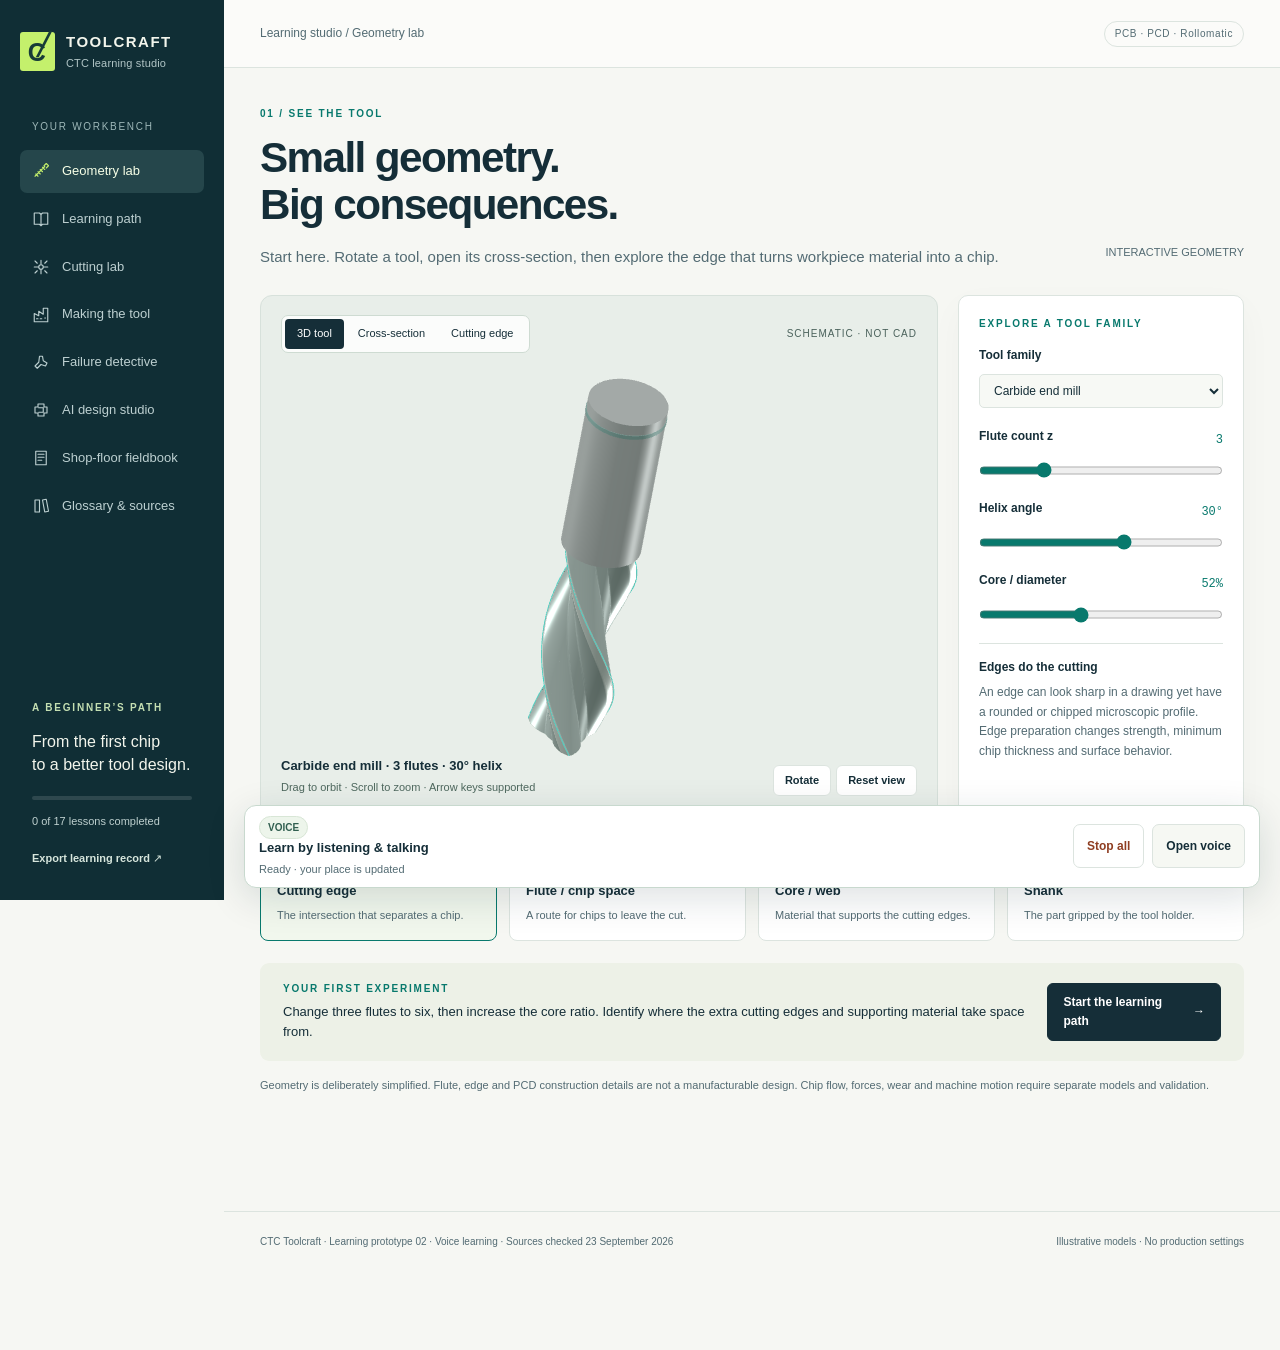
==== commit e9cd6675: "Add private voice learning throughout the academy" ====
--- a/docs/index.html
+++ b/docs/index.html
@@ -1,7 +1,847 @@
 <!doctype html>
-<html lang="en"><head><meta charset="utf-8"><meta name="viewport" content="width=device-width,initial-scale=1"><meta name="description" content="Explore cutting-tool design with interactive 3D models, beginner lessons, PCB and PCD tooling, Rollomatic workflows, and an AI design roadmap."><meta name="theme-color" content="#102e35"><link rel="icon" href="data:image/svg+xml,%3Csvg xmlns='http://www.w3.org/2000/svg' viewBox='0 0 64 64'%3E%3Crect width='64' height='64' rx='10' fill='%23c4f06c'/%3E%3Ctext x='16' y='46' font-family='Arial' font-size='42' font-weight='bold' fill='%23102e35'%3EC%3C/text%3E%3C/svg%3E"><title>CTC Toolcraft — Cutting Tool Academy</title><style>*{box-sizing:border-box} :root{--ink:#152e38;--muted:#536b73;--paper:#f6f7f3;--panel:#fff;--line:#dce4df;--green:#08796d;--lime:#c4f06c;--nav:#102e35;--orange:#b85d20;--shadow:0 12px 35px #102e3508}body{margin:0;background:var(--paper);color:var(--ink);font:15px/1.6 -apple-system,BlinkMacSystemFont,"Segoe UI",sans-serif}button,input,select,textarea{font:inherit}button,a,input,select,textarea{-webkit-tap-highlight-color:transparent}button{cursor:pointer}button:focus-visible,a:focus-visible,input:focus-visible,select:focus-visible,textarea:focus-visible{outline:3px solid #b76b27;outline-offset:3px}a{color:var(--green)}button{color:inherit}h1,h2,h3,p{margin-top:0}h1{font-size:clamp(30px,3.3vw,48px);font-weight:550;line-height:1.12;letter-spacing:-1.6px;margin-bottom:16px}h2{font-size:24px;line-height:1.25;font-weight:560;letter-spacing:-.5px}h3{font-size:17px;line-height:1.35;font-weight:620}p{margin-bottom:16px}.rail{position:fixed;inset:0 auto 0 0;width:224px;background:var(--nav);color:#f2f5ec;display:flex;flex-direction:column;padding:32px 20px;z-index:10}.brand{display:flex;gap:11px;align-items:center;text-decoration:none;color:inherit;font-size:15px;font-weight:700;letter-spacing:1.5px;line-height:1.2}.brand small{display:block;color:#b1c5c6;letter-spacing:.15px;font-size:11px;font-weight:400;margin-top:6px}.brand-mark{width:35px;height:39px;background:var(--lime);color:#163b38;display:grid;place-items:center;font-size:25px;border-radius:3px;position:relative}.brand-mark span{position:absolute;right:4px;top:0;font-size:22px}.rail-label{color:#9db7b8;font-size:10px;letter-spacing:1.7px;margin:48px 12px 15px}.rail nav{display:grid;gap:5px}.nav-item{display:flex;gap:12px;align-items:center;padding:11px 12px;border:0;border-radius:7px;background:transparent;color:#bdd0d1;text-align:left;font-size:13px;text-decoration:none}.nav-item svg{width:18px;height:18px;flex-shrink:0}.nav-item:hover{background:#ffffff09}.nav-item.active{background:#25464b;color:#f7ffe7}.nav-item.active svg{color:var(--lime)}.rail-bottom{margin-top:auto;padding:35px 12px 0}.eyebrow{font-size:10px;letter-spacing:1.8px;font-weight:650;color:var(--green)}.rail-bottom .eyebrow{color:#c4dfb2}.rail-bottom p{font-size:16px;line-height:1.45;margin-top:12px}.rail-bottom small{font-size:11px;color:#bed0cf}.progress-track{height:4px;background:#ffffff20;border-radius:4px;margin:20px 0 8px;overflow:hidden}#progress-fill{height:100%;background:var(--lime);width:0}.text-button{background:none;border:0;padding:0;text-align:left;color:var(--green);font-size:13px;font-weight:550}.rail-bottom .text-button{color:#d6e5dc;display:block;font-size:11px;margin-top:18px}.app{margin-left:224px}.topbar{height:68px;border-bottom:1px solid var(--line);display:flex;align-items:center;justify-content:space-between;padding:0 36px;background:#ffffff90;font-size:12px;color:var(--muted)}.edition{border:1px solid var(--line);padding:4px 10px;border-radius:20px;font-size:10px;letter-spacing:.6px}main{max-width:1510px;margin:auto;padding:32px 36px 50px}.page-heading{display:flex;justify-content:space-between;align-items:flex-end;gap:25px;margin-bottom:26px}.page-heading h1{margin-top:10px}.page-heading p{max-width:740px;color:var(--muted);line-height:1.65;margin-bottom:0}.page-number{font-size:11px;color:var(--muted);white-space:nowrap;margin-bottom:8px}.button{border:1px solid var(--line);background:white;border-radius:6px;padding:9px 15px;font-size:12px;font-weight:600;text-decoration:none;display:inline-flex;align-items:center;justify-content:center;gap:8px}.button:hover{border-color:#8aa79a;background:#f3f6ee}.button.primary{background:var(--ink);color:#fff;border-color:var(--ink)}.button.primary:hover{background:#264d53}.button.small{padding:6px 11px;font-size:11px}.button.active,.segmented button.active{background:var(--ink);color:#fff;border-color:var(--ink)}.lab-grid{display:grid;grid-template-columns:minmax(0,1fr) 286px;gap:20px}.stage{background:#e8eee9;border:1px solid #d7e1db;border-radius:12px;position:relative;overflow:hidden;min-height:520px}.stage-top{position:absolute;top:19px;left:20px;right:20px;display:flex;justify-content:space-between;z-index:2;align-items:center;gap:8px}.segmented{display:flex;padding:3px;background:#ffffffcc;border:1px solid #cedbd2;border-radius:7px;gap:2px}.segmented button{border:0;background:none;border-radius:4px;padding:6px 12px;font-size:11px;white-space:nowrap}.model-tag{font-size:10px;letter-spacing:1px;color:#4b625c}.stage-canvas{width:100%;height:520px;display:block;touch-action:none}.stage-canvas canvas{display:block;width:100%;height:100%;cursor:grab}.stage-canvas canvas:active{cursor:grabbing}.stage-foot{position:absolute;bottom:20px;left:20px;right:20px;display:flex;justify-content:space-between;align-items:flex-end;gap:10px;pointer-events:none}.stage-foot .button{pointer-events:auto}.stage-foot p{font-size:11px;color:#4e685e;margin:0;max-width:320px}.stage-foot strong{font-size:13px;display:block;color:var(--ink);margin-bottom:2px}.stage-controls{display:flex;gap:5px;flex-wrap:wrap;justify-content:flex-end}.dot{display:inline-block;border-radius:50%;width:7px;height:7px;background:#138378;margin-right:5px}.panel{border:1px solid var(--line);background:var(--panel);border-radius:10px;padding:22px;box-shadow:var(--shadow)}.control-panel{padding:20px}.control-panel .eyebrow{display:block;margin-bottom:14px}.field{display:block;margin:0 0 19px}.field label,.field>span{display:block;font-size:12px;font-weight:600;margin-bottom:8px}.field-title{display:flex;justify-content:space-between;align-items:center;margin-bottom:7px;font-size:12px}.field-title output{font-family:ui-monospace,monospace;color:var(--green);font-size:12px}.field select,.field input:not([type=range]),.field textarea{width:100%;background:#f7f9f5;border:1px solid var(--line);border-radius:5px;padding:8px 10px;font-size:12px;color:var(--ink)}input[type=range]{width:100%;accent-color:var(--green);margin:0;display:block;height:19px}.field small{font-size:10px;color:var(--muted);display:block;margin-top:5px;line-height:1.5}.insight{border-top:1px solid var(--line);padding-top:14px;font-size:12px;line-height:1.65;color:var(--muted)}.insight strong{color:var(--ink);display:block;margin-bottom:5px}.feature-row{display:grid;grid-template-columns:repeat(4,1fr);gap:12px;margin-top:20px}.feature-card{border:1px solid var(--line);background:#fff;border-radius:8px;padding:16px;text-align:left}.feature-card.active{border-color:var(--green);background:#f1f7ed}.feature-card span{color:var(--green);font-size:11px}.feature-card strong{display:block;font-size:13px;margin:3px 0 5px}.feature-card p{font-size:11px;line-height:1.5;margin:0;color:var(--muted)}.lesson-strip{display:flex;align-items:center;justify-content:space-between;background:#edf1e7;border-radius:9px;margin-top:22px;padding:18px 23px;gap:20px}.lesson-strip p{margin:0;font-size:13px;max-width:760px}.lesson-strip .eyebrow{display:block;margin-bottom:5px}.small-note{font-size:11px;color:var(--muted);line-height:1.6}.section-label{display:flex;align-items:center;justify-content:space-between;margin:30px 0 14px}.section-label h2{margin:0;font-size:20px}.pill{font-size:10px;font-weight:600;letter-spacing:.4px;background:#edf3e9;border-radius:20px;padding:4px 9px;color:#416452}.module-grid{display:grid;grid-template-columns:repeat(3,minmax(0,1fr));gap:15px}.module-card{padding:22px;text-align:left;border:1px solid var(--line);border-radius:10px;background:white;display:flex;flex-direction:column;position:relative;min-height:215px}.module-card:hover{transform:translateY(-2px);box-shadow:var(--shadow);border-color:#aabdab}.module-card .num{font-family:ui-monospace,monospace;font-size:11px;color:var(--green);margin-bottom:20px;display:flex;justify-content:space-between}.module-card h3{margin:0 0 10px}.module-card p{font-size:12px;line-height:1.55;color:var(--muted);flex:1;margin:0 0 17px}.module-card .meta{font-size:10px;color:var(--muted)}.lesson-layout{display:grid;grid-template-columns:minmax(0,1fr) 260px;gap:30px}.lesson-body{background:#fff;border:1px solid var(--line);padding:36px 40px;border-radius:10px}.lesson-body section{margin-bottom:30px}.lesson-body p,.lesson-body li{font-size:14px;line-height:1.85;color:#405a62}.lesson-body ul{padding-left:20px}.lesson-body h3{margin-bottom:10px;font-size:19px}.learning-objectives{background:#ecf3e8;padding:20px;border-radius:8px;margin:0 0 30px}.learning-objectives h3{font-size:14px}.learning-objectives ul{margin-bottom:0}.lesson-aside{position:sticky;top:20px;align-self:start}.lesson-aside h3{font-size:13px}.lesson-aside a{display:block;font-size:11px;line-height:1.6;margin-bottom:12px;overflow-wrap:anywhere}.lesson-aside textarea{width:100%;height:180px;border:1px solid var(--line);padding:10px;border-radius:6px;font-size:12px;resize:vertical;color:var(--ink)}details{border:1px solid var(--line);border-radius:8px;background:#f8faf6;padding:16px 20px;margin-bottom:20px}summary{cursor:pointer;font-size:13px;font-weight:600}details p{margin:14px 0 0}.quiz-options{display:grid;gap:8px;margin:16px 0}.quiz-options button{border:1px solid var(--line);border-radius:6px;background:white;text-align:left;padding:11px 14px;font-size:13px}.quiz-options button:hover{background:#f0f4ee}.quiz-options button.correct{background:#e7f3e3;border-color:#38845f}.quiz-options button.wrong{background:#fdf0e5;border-color:#b9763e}.quiz-feedback{font-size:13px;min-height:26px}.lesson-actions{display:flex;justify-content:space-between;gap:12px;margin-top:25px}.two-col{display:grid;grid-template-columns:minmax(0,1.4fr) minmax(280px,1fr);gap:22px}.four-metrics{display:grid;grid-template-columns:repeat(4,1fr);gap:10px;margin:18px 0}.metric{padding:16px;background:#edf2e8;border-radius:8px}.metric span{font-size:10px;color:var(--muted);display:block}.metric strong{font-size:24px;font-weight:550;letter-spacing:-.5px}.metric small{font-size:10px;color:var(--muted)}.controls-grid{display:grid;grid-template-columns:1fr 1fr;gap:0 22px}.cut-svg{width:100%;height:auto;display:block;max-height:335px}.callout{border-left:3px solid var(--green);padding:12px 17px;background:#edf5eb;font-size:13px;margin:20px 0}.formula{font-family:ui-monospace,monospace;font-size:12px;line-height:2;background:#f5f7f3;border-radius:6px;padding:14px;overflow-wrap:anywhere}.diagram-panel{background:#e9f0e9;border:1px solid var(--line);border-radius:10px;padding:22px}.flow{display:flex;flex-wrap:wrap;gap:8px;margin:20px 0 26px}.flow button{border:1px solid var(--line);background:white;border-radius:6px;padding:12px 14px;font-size:11px;display:flex;align-items:center;gap:10px}.flow button.active{background:var(--ink);color:white;border-color:var(--ink)}.flow button span{opacity:.65;font-size:10px}.big-number{font-size:56px;font-weight:500;color:#bdd3c0;line-height:1;margin:0 0 20px}.process-detail{min-height:220px}.process-detail p{font-size:14px}.process-detail .check{font-size:13px;padding-top:15px;border-top:1px solid var(--line)}.software-map{display:grid;grid-template-columns:1fr 40px 1fr;align-items:center;gap:12px}.software-map>div{background:#fff;border-radius:8px;padding:20px;border:1px solid var(--line);font-size:12px}.software-map strong{font-size:14px;display:block;margin-bottom:8px}.software-map>span{text-align:center}.case-list{display:grid;gap:9px}.case-list button{text-align:left;padding:16px 18px;border:1px solid var(--line);background:white;border-radius:8px;font-size:13px}.case-list button.active{background:#eaf3e5;border-color:#4d8266}.case-detail ul{font-size:14px;padding-left:20px}.case-detail li{margin-bottom:9px}.roadmap{display:grid;gap:12px}.roadmap-row{display:grid;grid-template-columns:95px 1fr;gap:20px;padding:22px;background:white;border:1px solid var(--line);border-radius:9px}.roadmap-row .phase{font-size:11px;color:var(--green);font-weight:700}.roadmap-row h3{margin:0 0 8px}.roadmap-row p{font-size:13px;color:var(--muted);margin:0 0 8px}.gate{font-size:11px;color:#4a624b;background:#eef3e9;padding:8px 12px;border-radius:5px}.brief-grid{display:grid;grid-template-columns:1fr 1fr;gap:18px}.brief-grid .field{margin:0}.brief-grid textarea{height:95px;resize:vertical}.glossary{display:grid;grid-template-columns:1fr 1fr;gap:12px}.glossary div{border-bottom:1px solid var(--line);padding:14px 8px}.glossary dt{font-size:14px;font-weight:650;margin-bottom:6px}.glossary dd{font-size:12px;color:var(--muted);margin:0;line-height:1.6}.search-input{border:1px solid var(--line);background:#fff;border-radius:6px;padding:10px 14px;width:100%;max-width:350px;font-size:12px}.sources-list{display:grid;gap:10px}.sources-list a{font-size:12px;overflow-wrap:anywhere}.week-card{margin-bottom:14px}.week-card h3{margin:0 0 12px}.week-card ul{font-size:13px;padding-left:20px;line-height:1.8}.week-card .evidence{background:#f0f4ed;padding:12px;border-radius:5px;font-size:12px}.source-warning{font-size:12px;padding:15px 20px;background:#e8f0e4;border-radius:8px;margin:16px 0 24px}footer{border-top:1px solid var(--line);padding:22px 36px;color:var(--muted);font-size:10px;display:flex;justify-content:space-between;gap:15px}#toast{position:fixed;bottom:24px;left:50%;transform:translateX(-50%);background:var(--ink);color:white;padding:12px 20px;border-radius:8px;font-size:13px;display:none;z-index:30}.hidden{display:none!important}.empty-state{padding:70px 24px;text-align:center}.edge-view{height:520px;width:100%;display:block}.tab-row{display:flex;gap:8px;margin-bottom:24px;flex-wrap:wrap}.badge-ok{color:var(--green)}@media(min-width:1450px){.stage,.stage-canvas,.edge-view{height:580px}.stage{min-height:580px}.control-panel{padding:25px}}@media(max-width:1150px){.rail{width:190px;padding:28px 14px}.app{margin-left:190px}main{padding:27px 25px 40px}.topbar{padding:0 25px}.lab-grid{grid-template-columns:minmax(0,1fr) 248px}.feature-row{grid-template-columns:repeat(2,1fr)}.module-grid{grid-template-columns:repeat(2,1fr)}.lesson-layout{grid-template-columns:minmax(0,1fr) 225px;gap:20px}.lesson-body{padding:28px}.four-metrics{grid-template-columns:repeat(2,1fr)}}@media(max-width:860px){.rail{position:relative;width:100%;padding:16px 20px}.brand{font-size:13px}.brand small{font-size:10px}.rail-label,.rail-bottom{display:none}.rail nav{display:flex;margin-top:17px;overflow:auto;gap:6px}.nav-item{white-space:nowrap;padding:9px 10px}.nav-item svg{width:15px}.app{margin-left:0}.topbar{height:48px}.lab-grid,.two-col,.lesson-layout{grid-template-columns:1fr}.control-panel{display:grid;grid-template-columns:1fr 1fr;gap:0 22px}.control-panel>.eyebrow,.control-panel>.insight{grid-column:1/-1}.lesson-aside{position:static}.stage,.stage-canvas,.edge-view{height:460px;min-height:460px}.page-number{display:none}.lesson-strip{align-items:flex-start}.page-heading h1{font-size:36px}.edition{display:none}.glossary{grid-template-columns:1fr 1fr}.software-map{grid-template-columns:1fr 28px 1fr}}@media(max-width:540px){main{padding:24px 16px}.topbar{padding:0 17px}.page-heading h1{font-size:32px}.page-heading p{font-size:13px}.stage-top{left:12px;right:12px;top:14px}.segmented button{padding:6px 8px;font-size:10px}.model-tag{display:none}.stage-foot{left:14px;right:14px;bottom:14px}.stage-foot p{max-width:170px;font-size:10px}.stage-foot strong{font-size:11px}.stage-controls{max-width:100px}.control-panel{padding:18px;gap:0 18px}.feature-row{gap:9px}.feature-card{padding:12px}.module-grid,.brief-grid,.glossary{grid-template-columns:1fr}.lesson-strip{flex-direction:column;gap:13px}.lesson-body{padding:24px 19px}.roadmap-row{grid-template-columns:1fr;gap:7px}.four-metrics .metric strong{font-size:23px}.panel{padding:20px}.controls-grid{gap:0 15px}.software-map{grid-template-columns:1fr}.software-map>span{transform:rotate(90deg)}footer{padding:20px 17px;display:block}footer span{display:block;margin-top:6px}.lesson-actions{flex-wrap:wrap}.stage-canvas canvas{cursor:grab}.feature-card p{font-size:11px}}
+<html lang="en"><head><meta charset="utf-8"><meta name="viewport" content="width=device-width,initial-scale=1,viewport-fit=cover"><meta name="description" content="Explore cutting-tool design with interactive 3D models, beginner lessons, PCB and PCD tooling, Rollomatic workflows, and an AI design roadmap."><meta name="theme-color" content="#102e35"><link rel="icon" href="data:image/svg+xml,%3Csvg xmlns='http://www.w3.org/2000/svg' viewBox='0 0 64 64'%3E%3Crect width='64' height='64' rx='10' fill='%23c4f06c'/%3E%3Ctext x='16' y='46' font-family='Arial' font-size='42' font-weight='bold' fill='%23102e35'%3EC%3C/text%3E%3C/svg%3E"><title>CTC Toolcraft — Cutting Tool Academy</title><style>*{box-sizing:border-box} :root{--ink:#152e38;--muted:#536b73;--paper:#f6f7f3;--panel:#fff;--line:#dce4df;--green:#08796d;--lime:#c4f06c;--nav:#102e35;--orange:#b85d20;--shadow:0 12px 35px #102e3508}body{margin:0;background:var(--paper);color:var(--ink);font:15px/1.6 -apple-system,BlinkMacSystemFont,"Segoe UI",sans-serif}button,input,select,textarea{font:inherit}button,a,input,select,textarea{-webkit-tap-highlight-color:transparent}button{cursor:pointer}button:focus-visible,a:focus-visible,input:focus-visible,select:focus-visible,textarea:focus-visible{outline:3px solid #b76b27;outline-offset:3px}a{color:var(--green)}button{color:inherit}h1,h2,h3,p{margin-top:0}h1{font-size:clamp(30px,3.3vw,48px);font-weight:550;line-height:1.12;letter-spacing:-1.6px;margin-bottom:16px}h2{font-size:24px;line-height:1.25;font-weight:560;letter-spacing:-.5px}h3{font-size:17px;line-height:1.35;font-weight:620}p{margin-bottom:16px}.rail{position:fixed;inset:0 auto 0 0;width:224px;background:var(--nav);color:#f2f5ec;display:flex;flex-direction:column;padding:32px 20px;z-index:10}.brand{display:flex;gap:11px;align-items:center;text-decoration:none;color:inherit;font-size:15px;font-weight:700;letter-spacing:1.5px;line-height:1.2}.brand small{display:block;color:#b1c5c6;letter-spacing:.15px;font-size:11px;font-weight:400;margin-top:6px}.brand-mark{width:35px;height:39px;background:var(--lime);color:#163b38;display:grid;place-items:center;font-size:25px;border-radius:3px;position:relative}.brand-mark span{position:absolute;right:4px;top:0;font-size:22px}.rail-label{color:#9db7b8;font-size:10px;letter-spacing:1.7px;margin:48px 12px 15px}.rail nav{display:grid;gap:5px}.nav-item{display:flex;gap:12px;align-items:center;padding:11px 12px;border:0;border-radius:7px;background:transparent;color:#bdd0d1;text-align:left;font-size:13px;text-decoration:none}.nav-item svg{width:18px;height:18px;flex-shrink:0}.nav-item:hover{background:#ffffff09}.nav-item.active{background:#25464b;color:#f7ffe7}.nav-item.active svg{color:var(--lime)}.rail-bottom{margin-top:auto;padding:35px 12px 0}.eyebrow{font-size:10px;letter-spacing:1.8px;font-weight:650;color:var(--green)}.rail-bottom .eyebrow{color:#c4dfb2}.rail-bottom p{font-size:16px;line-height:1.45;margin-top:12px}.rail-bottom small{font-size:11px;color:#bed0cf}.progress-track{height:4px;background:#ffffff20;border-radius:4px;margin:20px 0 8px;overflow:hidden}#progress-fill{height:100%;background:var(--lime);width:0}.text-button{background:none;border:0;padding:0;text-align:left;color:var(--green);font-size:13px;font-weight:550}.rail-bottom .text-button{color:#d6e5dc;display:block;font-size:11px;margin-top:18px}.app{margin-left:224px}.topbar{height:68px;border-bottom:1px solid var(--line);display:flex;align-items:center;justify-content:space-between;padding:0 36px;background:#ffffff90;font-size:12px;color:var(--muted)}.edition{border:1px solid var(--line);padding:4px 10px;border-radius:20px;font-size:10px;letter-spacing:.6px}main{max-width:1510px;margin:auto;padding:32px 36px 50px}.page-heading{display:flex;justify-content:space-between;align-items:flex-end;gap:25px;margin-bottom:26px}.page-heading h1{margin-top:10px}.page-heading p{max-width:740px;color:var(--muted);line-height:1.65;margin-bottom:0}.page-number{font-size:11px;color:var(--muted);white-space:nowrap;margin-bottom:8px}.button{border:1px solid var(--line);background:white;border-radius:6px;padding:9px 15px;font-size:12px;font-weight:600;text-decoration:none;display:inline-flex;align-items:center;justify-content:center;gap:8px}.button:hover{border-color:#8aa79a;background:#f3f6ee}.button.primary{background:var(--ink);color:#fff;border-color:var(--ink)}.button.primary:hover{background:#264d53}.button.small{padding:6px 11px;font-size:11px}.button.active,.segmented button.active{background:var(--ink);color:#fff;border-color:var(--ink)}.lab-grid{display:grid;grid-template-columns:minmax(0,1fr) 286px;gap:20px}.stage{background:#e8eee9;border:1px solid #d7e1db;border-radius:12px;position:relative;overflow:hidden;min-height:520px}.stage-top{position:absolute;top:19px;left:20px;right:20px;display:flex;justify-content:space-between;z-index:2;align-items:center;gap:8px}.segmented{display:flex;padding:3px;background:#ffffffcc;border:1px solid #cedbd2;border-radius:7px;gap:2px}.segmented button{border:0;background:none;border-radius:4px;padding:6px 12px;font-size:11px;white-space:nowrap}.model-tag{font-size:10px;letter-spacing:1px;color:#4b625c}.stage-canvas{width:100%;height:520px;display:block;touch-action:none}.stage-canvas canvas{display:block;width:100%;height:100%;cursor:grab}.stage-canvas canvas:active{cursor:grabbing}.stage-foot{position:absolute;bottom:20px;left:20px;right:20px;display:flex;justify-content:space-between;align-items:flex-end;gap:10px;pointer-events:none}.stage-foot .button{pointer-events:auto}.stage-foot p{font-size:11px;color:#4e685e;margin:0;max-width:320px}.stage-foot strong{font-size:13px;display:block;color:var(--ink);margin-bottom:2px}.stage-controls{display:flex;gap:5px;flex-wrap:wrap;justify-content:flex-end}.dot{display:inline-block;border-radius:50%;width:7px;height:7px;background:#138378;margin-right:5px}.panel{border:1px solid var(--line);background:var(--panel);border-radius:10px;padding:22px;box-shadow:var(--shadow)}.control-panel{padding:20px}.control-panel .eyebrow{display:block;margin-bottom:14px}.field{display:block;margin:0 0 19px}.field label,.field>span{display:block;font-size:12px;font-weight:600;margin-bottom:8px}.field-title{display:flex;justify-content:space-between;align-items:center;margin-bottom:7px;font-size:12px}.field-title output{font-family:ui-monospace,monospace;color:var(--green);font-size:12px}.field select,.field input:not([type=range]),.field textarea{width:100%;background:#f7f9f5;border:1px solid var(--line);border-radius:5px;padding:8px 10px;font-size:12px;color:var(--ink)}input[type=range]{width:100%;accent-color:var(--green);margin:0;display:block;height:19px}.field small{font-size:10px;color:var(--muted);display:block;margin-top:5px;line-height:1.5}.insight{border-top:1px solid var(--line);padding-top:14px;font-size:12px;line-height:1.65;color:var(--muted)}.insight strong{color:var(--ink);display:block;margin-bottom:5px}.feature-row{display:grid;grid-template-columns:repeat(4,1fr);gap:12px;margin-top:20px}.feature-card{border:1px solid var(--line);background:#fff;border-radius:8px;padding:16px;text-align:left}.feature-card.active{border-color:var(--green);background:#f1f7ed}.feature-card span{color:var(--green);font-size:11px}.feature-card strong{display:block;font-size:13px;margin:3px 0 5px}.feature-card p{font-size:11px;line-height:1.5;margin:0;color:var(--muted)}.lesson-strip{display:flex;align-items:center;justify-content:space-between;background:#edf1e7;border-radius:9px;margin-top:22px;padding:18px 23px;gap:20px}.lesson-strip p{margin:0;font-size:13px;max-width:760px}.lesson-strip .eyebrow{display:block;margin-bottom:5px}.small-note{font-size:11px;color:var(--muted);line-height:1.6}.section-label{display:flex;align-items:center;justify-content:space-between;margin:30px 0 14px}.section-label h2{margin:0;font-size:20px}.pill{font-size:10px;font-weight:600;letter-spacing:.4px;background:#edf3e9;border-radius:20px;padding:4px 9px;color:#416452}.module-grid{display:grid;grid-template-columns:repeat(3,minmax(0,1fr));gap:15px}.module-card{padding:22px;text-align:left;border:1px solid var(--line);border-radius:10px;background:white;display:flex;flex-direction:column;position:relative;min-height:215px}.module-card:hover{transform:translateY(-2px);box-shadow:var(--shadow);border-color:#aabdab}.module-card .num{font-family:ui-monospace,monospace;font-size:11px;color:var(--green);margin-bottom:20px;display:flex;justify-content:space-between}.module-card h3{margin:0 0 10px}.module-card p{font-size:12px;line-height:1.55;color:var(--muted);flex:1;margin:0 0 17px}.module-card .meta{font-size:10px;color:var(--muted)}.lesson-layout{display:grid;grid-template-columns:minmax(0,1fr) 260px;gap:30px}.lesson-body{background:#fff;border:1px solid var(--line);padding:36px 40px;border-radius:10px}.lesson-body section{margin-bottom:30px}.lesson-body p,.lesson-body li{font-size:14px;line-height:1.85;color:#405a62}.lesson-body ul{padding-left:20px}.lesson-body h3{margin-bottom:10px;font-size:19px}.learning-objectives{background:#ecf3e8;padding:20px;border-radius:8px;margin:0 0 30px}.learning-objectives h3{font-size:14px}.learning-objectives ul{margin-bottom:0}.lesson-aside{position:sticky;top:20px;align-self:start}.lesson-aside h3{font-size:13px}.lesson-aside a{display:block;font-size:11px;line-height:1.6;margin-bottom:12px;overflow-wrap:anywhere}.lesson-aside textarea{width:100%;height:180px;border:1px solid var(--line);padding:10px;border-radius:6px;font-size:12px;resize:vertical;color:var(--ink)}details{border:1px solid var(--line);border-radius:8px;background:#f8faf6;padding:16px 20px;margin-bottom:20px}summary{cursor:pointer;font-size:13px;font-weight:600}details p{margin:14px 0 0}.quiz-options{display:grid;gap:8px;margin:16px 0}.quiz-options button{border:1px solid var(--line);border-radius:6px;background:white;text-align:left;padding:11px 14px;font-size:13px}.quiz-options button:hover{background:#f0f4ee}.quiz-options button.correct{background:#e7f3e3;border-color:#38845f}.quiz-options button.wrong{background:#fdf0e5;border-color:#b9763e}.quiz-feedback{font-size:13px;min-height:26px}.lesson-actions{display:flex;justify-content:space-between;gap:12px;margin-top:25px}.two-col{display:grid;grid-template-columns:minmax(0,1.4fr) minmax(280px,1fr);gap:22px}.four-metrics{display:grid;grid-template-columns:repeat(4,1fr);gap:10px;margin:18px 0}.metric{padding:16px;background:#edf2e8;border-radius:8px}.metric span{font-size:10px;color:var(--muted);display:block}.metric strong{font-size:24px;font-weight:550;letter-spacing:-.5px}.metric small{font-size:10px;color:var(--muted)}.controls-grid{display:grid;grid-template-columns:1fr 1fr;gap:0 22px}.cut-svg{width:100%;height:auto;display:block;max-height:335px}.callout{border-left:3px solid var(--green);padding:12px 17px;background:#edf5eb;font-size:13px;margin:20px 0}.formula{font-family:ui-monospace,monospace;font-size:12px;line-height:2;background:#f5f7f3;border-radius:6px;padding:14px;overflow-wrap:anywhere}.diagram-panel{background:#e9f0e9;border:1px solid var(--line);border-radius:10px;padding:22px}.flow{display:flex;flex-wrap:wrap;gap:8px;margin:20px 0 26px}.flow button{border:1px solid var(--line);background:white;border-radius:6px;padding:12px 14px;font-size:11px;display:flex;align-items:center;gap:10px}.flow button.active{background:var(--ink);color:white;border-color:var(--ink)}.flow button span{opacity:.65;font-size:10px}.big-number{font-size:56px;font-weight:500;color:#bdd3c0;line-height:1;margin:0 0 20px}.process-detail{min-height:220px}.process-detail p{font-size:14px}.process-detail .check{font-size:13px;padding-top:15px;border-top:1px solid var(--line)}.software-map{display:grid;grid-template-columns:1fr 40px 1fr;align-items:center;gap:12px}.software-map>div{background:#fff;border-radius:8px;padding:20px;border:1px solid var(--line);font-size:12px}.software-map strong{font-size:14px;display:block;margin-bottom:8px}.software-map>span{text-align:center}.case-list{display:grid;gap:9px}.case-list button{text-align:left;padding:16px 18px;border:1px solid var(--line);background:white;border-radius:8px;font-size:13px}.case-list button.active{background:#eaf3e5;border-color:#4d8266}.case-detail ul{font-size:14px;padding-left:20px}.case-detail li{margin-bottom:9px}.roadmap{display:grid;gap:12px}.roadmap-row{display:grid;grid-template-columns:95px 1fr;gap:20px;padding:22px;background:white;border:1px solid var(--line);border-radius:9px}.roadmap-row .phase{font-size:11px;color:var(--green);font-weight:700}.roadmap-row h3{margin:0 0 8px}.roadmap-row p{font-size:13px;color:var(--muted);margin:0 0 8px}.gate{font-size:11px;color:#4a624b;background:#eef3e9;padding:8px 12px;border-radius:5px}.brief-grid{display:grid;grid-template-columns:1fr 1fr;gap:18px}.brief-grid .field{margin:0}.brief-grid textarea{height:95px;resize:vertical}.glossary{display:grid;grid-template-columns:1fr 1fr;gap:12px}.glossary div{border-bottom:1px solid var(--line);padding:14px 8px}.glossary dt{font-size:14px;font-weight:650;margin-bottom:6px}.glossary dd{font-size:12px;color:var(--muted);margin:0;line-height:1.6}.search-input{border:1px solid var(--line);background:#fff;border-radius:6px;padding:10px 14px;width:100%;max-width:350px;font-size:12px}.sources-list{display:grid;gap:10px}.sources-list a{font-size:12px;overflow-wrap:anywhere}.week-card{margin-bottom:14px}.week-card h3{margin:0 0 12px}.week-card ul{font-size:13px;padding-left:20px;line-height:1.8}.week-card .evidence{background:#f0f4ed;padding:12px;border-radius:5px;font-size:12px}.source-warning{font-size:12px;padding:15px 20px;background:#e8f0e4;border-radius:8px;margin:16px 0 24px}footer{border-top:1px solid var(--line);padding:22px 36px;color:var(--muted);font-size:10px;display:flex;justify-content:space-between;gap:15px}#toast{position:fixed;bottom:24px;left:50%;transform:translateX(-50%);background:var(--ink);color:white;padding:12px 20px;border-radius:8px;font-size:13px;display:none;z-index:30}.hidden{display:none!important}.empty-state{padding:70px 24px;text-align:center}.edge-view{height:520px;width:100%;display:block}.tab-row{display:flex;gap:8px;margin-bottom:24px;flex-wrap:wrap}.badge-ok{color:var(--green)}@media(min-width:1450px){.stage,.stage-canvas,.edge-view{height:580px}.stage{min-height:580px}.control-panel{padding:25px}}@media(max-width:1150px){.rail{width:190px;padding:28px 14px}.app{margin-left:190px}main{padding:27px 25px 40px}.topbar{padding:0 25px}.lab-grid{grid-template-columns:minmax(0,1fr) 248px}.feature-row{grid-template-columns:repeat(2,1fr)}.module-grid{grid-template-columns:repeat(2,1fr)}.lesson-layout{grid-template-columns:minmax(0,1fr) 225px;gap:20px}.lesson-body{padding:28px}.four-metrics{grid-template-columns:repeat(2,1fr)}}@media(max-width:860px){.rail{position:relative;width:100%;padding:16px 20px}.brand{font-size:13px}.brand small{font-size:10px}.rail-label,.rail-bottom{display:none}.rail nav{display:flex;margin-top:17px;overflow:auto;gap:6px}.nav-item{white-space:nowrap;padding:9px 10px}.nav-item svg{width:15px}.app{margin-left:0}.topbar{height:48px}.lab-grid,.two-col,.lesson-layout{grid-template-columns:1fr}.control-panel{display:grid;grid-template-columns:1fr 1fr;gap:0 22px}.control-panel>.eyebrow,.control-panel>.insight{grid-column:1/-1}.lesson-aside{position:static}.stage,.stage-canvas,.edge-view{height:460px;min-height:460px}.page-number{display:none}.lesson-strip{align-items:flex-start}.page-heading h1{font-size:36px}.edition{display:none}.glossary{grid-template-columns:1fr 1fr}.software-map{grid-template-columns:1fr 28px 1fr}}@media(max-width:540px){main{padding:24px 16px}.topbar{padding:0 17px}.page-heading h1{font-size:32px}.page-heading p{font-size:13px}.stage-top{left:12px;right:12px;top:14px}.segmented button{padding:6px 8px;font-size:10px}.model-tag{display:none}.stage-foot{left:14px;right:14px;bottom:14px}.stage-foot p{max-width:170px;font-size:10px}.stage-foot strong{font-size:11px}.stage-controls{max-width:100px}.control-panel{padding:18px;gap:0 18px}.feature-row{gap:9px}.feature-card{padding:12px}.module-grid,.brief-grid,.glossary{grid-template-columns:1fr}.lesson-strip{flex-direction:column;gap:13px}.lesson-body{padding:24px 19px}.roadmap-row{grid-template-columns:1fr;gap:7px}.four-metrics .metric strong{font-size:23px}.panel{padding:20px}.controls-grid{gap:0 15px}.software-map{grid-template-columns:1fr}.software-map>span{transform:rotate(90deg)}footer{padding:20px 17px;display:block}footer span{display:block;margin-top:6px}.lesson-actions{flex-wrap:wrap}.stage-canvas canvas{cursor:grab}.feature-card p{font-size:11px}}
 
 @media(max-width:860px){.two-col{grid-template-columns:1fr!important}}
+
+/* The voice dock follows the app's navigation rail and stays available on every page. */
+:root {
+  --voice-rail-width: 224px;
+  --voice-surface: #ffffff;
+  --voice-soft: #edf5eb;
+  --voice-border: #c8d9ce;
+  --voice-shadow: 0 10px 38px #102e3524;
+}
+
+body main {
+  padding-bottom: calc(100px + env(safe-area-inset-bottom, 0px));
+}
+
+body footer {
+  padding-bottom: calc(100px + env(safe-area-inset-bottom, 0px));
+}
+
+#voice-dock {
+  position: fixed;
+  inset: auto 0 0 var(--voice-rail-width);
+  z-index: 50;
+  display: flex;
+  flex-direction: column;
+  align-items: flex-end;
+  gap: 10px;
+  min-width: 0;
+  max-height: 100vh;
+  max-height: 100dvh;
+  padding: 12px 20px calc(12px + env(safe-area-inset-bottom, 0px));
+  pointer-events: none;
+}
+
+#voice-dock *,
+#voice-dock *::before,
+#voice-dock *::after {
+  box-sizing: border-box;
+}
+
+#voice-dock [hidden],
+.voice-hidden[hidden] {
+  display: none !important;
+}
+
+.voice-bar {
+  order: 2;
+  flex: 0 0 auto;
+  display: flex;
+  align-items: center;
+  flex-wrap: wrap;
+  gap: 10px;
+  width: 100%;
+  min-width: 0;
+  min-height: 64px;
+  padding: 10px 14px;
+  border: 1px solid var(--voice-border);
+  border-radius: 12px;
+  background: var(--voice-surface);
+  box-shadow: var(--voice-shadow);
+  pointer-events: auto;
+}
+
+.voice-heading {
+  flex: 1 1 180px;
+  min-width: 0;
+  font-size: 13px;
+  line-height: 1.4;
+  font-weight: 650;
+  color: var(--ink);
+  overflow-wrap: anywhere;
+}
+
+.voice-heading strong,
+.voice-heading b {
+  display: block;
+  font-weight: 650;
+}
+
+.voice-heading p,
+.voice-heading small,
+#voice-status {
+  margin: 3px 0 0;
+  color: var(--muted);
+  font-size: 11px;
+  line-height: 1.5;
+  font-weight: 400;
+  overflow-wrap: anywhere;
+}
+
+.voice-heading #voice-status,
+.voice-heading small {
+  display: block;
+}
+
+.voice-bar > #voice-status {
+  flex: 0 1 250px;
+  min-width: 0;
+}
+
+.voice-badge {
+  display: inline-flex;
+  align-items: center;
+  flex: 0 1 auto;
+  gap: 5px;
+  max-width: 100%;
+  padding: 4px 8px;
+  border: 1px solid #d8e6d6;
+  border-radius: 20px;
+  background: var(--voice-soft);
+  color: #315f50;
+  font-size: 10px;
+  font-weight: 650;
+  line-height: 1.35;
+  overflow-wrap: anywhere;
+}
+
+#voice-dock button,
+#voice-dock .button,
+.voice-section-trigger {
+  min-height: 44px;
+  max-width: 100%;
+  touch-action: manipulation;
+}
+
+#voice-dock button {
+  white-space: normal;
+  overflow-wrap: anywhere;
+}
+
+#voice-toggle,
+#voice-stop {
+  flex: 0 0 auto;
+  min-width: 44px;
+  border: 1px solid var(--line);
+  border-radius: 7px;
+  background: #f6f8f3;
+  padding: 9px 13px;
+  color: var(--ink);
+  font-size: 12px;
+  font-weight: 600;
+  line-height: 1.4;
+}
+
+#voice-toggle:hover,
+#voice-stop:hover {
+  border-color: #8aa79a;
+  background: #eaf2e6;
+}
+
+#voice-toggle[aria-expanded="true"] {
+  border-color: var(--green);
+  background: var(--voice-soft);
+  color: #075c53;
+}
+
+#voice-stop {
+  background: white;
+  color: #8f3e22;
+}
+
+#voice-stop:hover {
+  border-color: #c4997e;
+  background: #fff3eb;
+}
+
+#voice-dock button:disabled,
+#voice-dock input:disabled,
+#voice-dock textarea:disabled,
+#voice-dock select:disabled {
+  cursor: not-allowed;
+  opacity: 0.55;
+}
+
+#voice-dock button:focus-visible,
+#voice-dock a:focus-visible,
+#voice-dock summary:focus-visible,
+#voice-dock input:focus-visible,
+#voice-dock textarea:focus-visible,
+#voice-dock select:focus-visible,
+.voice-section-trigger:focus-visible {
+  outline: 3px solid #b76b27;
+  outline-offset: 3px;
+}
+
+#voice-panel {
+  order: 1;
+  flex: 0 1 auto;
+  width: min(760px, 100%);
+  max-width: 100%;
+  min-width: 0;
+  min-height: 0;
+  max-height: min(68vh, 680px);
+  max-height: min(68dvh, 680px);
+  overflow: auto;
+  overscroll-behavior: contain;
+  scrollbar-gutter: stable;
+  border: 1px solid var(--voice-border);
+  border-radius: 14px;
+  padding: 20px;
+  background: var(--voice-surface);
+  color: var(--ink);
+  box-shadow: var(--voice-shadow);
+  pointer-events: auto;
+  scroll-padding: 16px;
+  -webkit-overflow-scrolling: touch;
+}
+
+.voice-expanded .voice-bar {
+  border-color: #91b49f;
+}
+
+#voice-panel h2,
+#voice-panel h3 {
+  margin: 0 0 10px;
+  font-size: 16px;
+  line-height: 1.4;
+  letter-spacing: -0.15px;
+}
+
+#voice-panel p,
+#voice-panel li {
+  font-size: 12px;
+  line-height: 1.65;
+  overflow-wrap: anywhere;
+}
+
+#voice-panel p:last-child {
+  margin-bottom: 0;
+}
+
+.voice-tabs {
+  display: grid;
+  grid-template-columns: repeat(3, minmax(0, 1fr));
+  gap: 4px;
+  margin-bottom: 18px;
+  padding: 4px;
+  border: 1px solid var(--line);
+  border-radius: 9px;
+  background: #f1f5ee;
+}
+
+.voice-tabs button {
+  min-width: 0;
+  padding: 8px 10px;
+  border: 1px solid transparent;
+  border-radius: 6px;
+  background: transparent;
+  color: var(--muted);
+  font-size: 12px;
+  font-weight: 600;
+  line-height: 1.4;
+}
+
+.voice-tabs button:hover {
+  background: #e7efe3;
+  color: var(--ink);
+}
+
+.voice-tabs button.active,
+.voice-tabs button[aria-selected="true"] {
+  border-color: var(--green);
+  background: var(--green);
+  color: #fff;
+}
+
+.voice-pane {
+  min-width: 0;
+}
+
+.voice-actions,
+.voice-section-controls {
+  display: flex;
+  align-items: center;
+  flex-wrap: wrap;
+  gap: 8px;
+  margin-top: 14px;
+}
+
+#voice-dock .button {
+  padding: 9px 13px;
+  font-size: 12px;
+  line-height: 1.4;
+}
+
+#voice-dock .voice-primary {
+  display: inline-flex;
+  align-items: center;
+  justify-content: center;
+  gap: 8px;
+  padding: 9px 15px;
+  border: 1px solid var(--green);
+  border-radius: 6px;
+  background: var(--green);
+  color: white;
+  font-size: 12px;
+  font-weight: 600;
+  line-height: 1.4;
+}
+
+#voice-dock .voice-primary:hover:not(:disabled) {
+  border-color: #056257;
+  background: #056257;
+}
+
+#voice-dock .voice-secondary {
+  border: 1px solid var(--line);
+  border-radius: 6px;
+  background: #f7f9f4;
+  color: var(--ink);
+  padding: 9px 13px;
+  font-size: 12px;
+  font-weight: 600;
+}
+
+.voice-transcript {
+  display: flex;
+  flex-direction: column;
+  gap: 9px;
+  max-height: 160px;
+  min-width: 0;
+  margin: 14px 0;
+  padding: 12px;
+  overflow-y: auto;
+  overscroll-behavior: contain;
+  scrollbar-gutter: stable;
+  border: 1px solid var(--line);
+  border-radius: 8px;
+  background: #f5f8f2;
+}
+
+.voice-transcript:empty {
+  display: none;
+}
+
+.voice-message {
+  align-self: flex-start;
+  max-width: 94%;
+  min-width: 0;
+  padding: 9px 12px;
+  border: 1px solid #e0e7df;
+  border-radius: 8px 8px 8px 2px;
+  background: white;
+  font-size: 12px;
+  line-height: 1.65;
+  white-space: pre-wrap;
+  overflow-wrap: anywhere;
+}
+
+.voice-message.user {
+  align-self: flex-end;
+  border-color: #cadcc7;
+  border-radius: 8px 8px 2px 8px;
+  background: #e9f3e3;
+  color: #214e43;
+}
+
+.voice-message.agent {
+  background: #fff;
+  color: var(--ink);
+}
+
+.voice-message strong,
+.voice-message .voice-message-label {
+  font-size: 10px;
+  font-weight: 650;
+}
+
+.voice-compose {
+  display: flex;
+  align-items: flex-end;
+  gap: 8px;
+  min-width: 0;
+}
+
+.voice-compose input,
+.voice-compose textarea {
+  flex: 1 1 0;
+  width: 100%;
+  min-width: 0;
+  min-height: 44px;
+  max-height: 140px;
+  padding: 10px 12px;
+  border: 1px solid #bbcfc0;
+  border-radius: 7px;
+  background: white;
+  color: var(--ink);
+  font-size: 13px;
+  line-height: 1.5;
+  resize: vertical;
+}
+
+.voice-compose button {
+  flex: 0 0 auto;
+}
+
+.voice-section-list {
+  display: grid;
+  gap: 7px;
+  max-height: 220px;
+  min-width: 0;
+  margin: 14px 0;
+  padding: 3px;
+  overflow: auto;
+  overscroll-behavior: contain;
+  list-style: none;
+}
+
+.voice-section-list button,
+.voice-section-list a {
+  display: flex;
+  align-items: center;
+  gap: 9px;
+  width: 100%;
+  min-width: 0;
+  min-height: 44px;
+  border: 1px solid var(--line);
+  border-radius: 7px;
+  background: white;
+  color: var(--ink);
+  padding: 10px 12px;
+  font-size: 12px;
+  line-height: 1.45;
+  text-align: left;
+  text-decoration: none;
+  overflow-wrap: anywhere;
+}
+
+.voice-section-list button:hover,
+.voice-section-list a:hover {
+  border-color: #95b09a;
+  background: #f1f6ed;
+}
+
+.voice-section-list .voice-current,
+.voice-section-list .active,
+.voice-section-list [aria-current="true"],
+.voice-section-list [aria-current="step"],
+.voice-section-list [aria-pressed="true"] {
+  border-color: #739e7c;
+  background: #eaf4e4;
+  color: #20513f;
+}
+
+.voice-current {
+  min-width: 0;
+  padding: 12px 14px;
+  border: 1px solid #cbdcc4;
+  border-radius: 8px;
+  background: var(--voice-soft);
+  color: #254e40;
+  font-size: 12px;
+  line-height: 1.6;
+  overflow-wrap: anywhere;
+}
+
+.voice-current strong {
+  display: block;
+  margin-bottom: 4px;
+  font-size: 13px;
+}
+
+.voice-help,
+.voice-inline-status {
+  margin: 10px 0;
+  color: var(--muted);
+  font-size: 11px;
+  line-height: 1.65;
+  overflow-wrap: anywhere;
+}
+
+.voice-inline-status {
+  min-height: 18px;
+  color: #38624d;
+}
+
+.voice-error {
+  margin: 12px 0;
+  border: 1px solid #e4baa0;
+  border-left: 3px solid #aa5426;
+  border-radius: 6px;
+  background: #fff4e9;
+  padding: 10px 12px;
+  color: #873e1d;
+  font-size: 12px;
+  line-height: 1.6;
+  overflow-wrap: anywhere;
+}
+
+.voice-error:empty,
+.voice-help:empty {
+  display: none;
+}
+
+.voice-settings,
+details.voice-settings,
+.voice-settings details {
+  margin: 16px 0 0;
+  padding: 12px 14px;
+  border: 1px solid var(--line);
+  border-radius: 8px;
+  background: #f7f9f4;
+}
+
+.voice-settings summary {
+  min-height: 44px;
+  padding: 10px 0;
+  color: var(--ink);
+  font-size: 12px;
+  font-weight: 600;
+  line-height: 1.6;
+  cursor: pointer;
+}
+
+.voice-field {
+  display: block;
+  min-width: 0;
+  margin: 12px 0;
+}
+
+.voice-field label,
+label.voice-field,
+.voice-field > span {
+  color: var(--ink);
+  font-size: 12px;
+  font-weight: 600;
+  line-height: 1.5;
+}
+
+.voice-field label,
+.voice-field > span {
+  display: block;
+  margin-bottom: 6px;
+}
+
+.voice-field input:not([type="checkbox"]):not([type="radio"]):not([type="range"]),
+.voice-field select,
+.voice-field textarea {
+  display: block;
+  width: 100%;
+  min-width: 0;
+  min-height: 44px;
+  margin-top: 6px;
+  padding: 9px 11px;
+  border: 1px solid #c2d3c5;
+  border-radius: 6px;
+  background: white;
+  color: var(--ink);
+  font-size: 13px;
+  font-weight: 400;
+  line-height: 1.5;
+}
+
+.voice-field input[type="range"] {
+  min-height: 44px;
+  margin-top: 5px;
+}
+
+.voice-field input[type="checkbox"],
+.voice-field input[type="radio"] {
+  width: 18px;
+  height: 18px;
+  margin: 0 7px 0 0;
+  accent-color: var(--green);
+  vertical-align: middle;
+}
+
+.voice-field small {
+  display: block;
+  margin-top: 6px;
+  color: var(--muted);
+  font-size: 11px;
+  font-weight: 400;
+  line-height: 1.55;
+}
+
+/* These dots indicate state only. They are not a simulated audio waveform. */
+.voice-meter {
+  display: inline-flex;
+  align-items: center;
+  justify-content: center;
+  flex: 0 0 auto;
+  gap: 4px;
+  min-height: 20px;
+  color: var(--green);
+}
+
+.voice-meter span,
+.voice-meter i {
+  display: block;
+  width: 5px;
+  height: 5px;
+  border-radius: 50%;
+  background: currentColor;
+}
+
+/* Authentication stays inside the panel, with no screen-blocking backdrop. */
+#voice-panel .voice-auth,
+#voice-panel .voice-auth-dialog,
+#voice-panel [role="dialog"],
+#voice-panel dialog {
+  position: static;
+  inset: auto;
+  width: auto;
+  max-width: 100%;
+  min-width: 0;
+  margin: 14px 0 0;
+  border: 1px solid #c7d9c4;
+  border-radius: 8px;
+  padding: 16px;
+  background: #f1f7ec;
+  color: var(--ink);
+  box-shadow: none;
+}
+
+.voice-reading {
+  position: relative;
+  border-radius: 7px;
+  outline: 2px solid #a3c394;
+  outline-offset: 9px;
+  background: #f0f7e9;
+  scroll-margin-top: 30px;
+  scroll-margin-bottom: 180px;
+}
+
+.voice-section-trigger {
+  display: inline-flex;
+  align-items: center;
+  justify-content: center;
+  gap: 6px;
+  margin: 2px 0 12px;
+  border: 1px solid #cedecd;
+  border-radius: 6px;
+  padding: 8px 11px;
+  background: #f6f9f2;
+  color: #32634e;
+  font-size: 11px;
+  font-weight: 600;
+  line-height: 1.4;
+  text-align: left;
+}
+
+.voice-section-trigger:hover,
+.voice-section-trigger[aria-pressed="true"] {
+  border-color: #80a885;
+  background: #e7f2df;
+  color: #174d39;
+}
+
+.voice-section-trigger svg,
+#voice-dock button svg {
+  flex: 0 0 auto;
+  width: 16px;
+  height: 16px;
+}
+
+body.voice-panel-open .voice-reading {
+  scroll-margin-bottom: min(75vh, 720px);
+  scroll-margin-bottom: min(75dvh, 720px);
+}
+
+/* Keep existing transient notices above the collapsed dock. */
+body #toast {
+  bottom: calc(100px + env(safe-area-inset-bottom, 0px));
+  z-index: 60;
+  max-width: calc(100vw - 32px);
+  overflow-wrap: anywhere;
+}
+
+@media (max-width: 1150px) {
+  :root {
+    --voice-rail-width: 190px;
+  }
+
+  #voice-dock {
+    padding-right: 16px;
+    padding-left: 16px;
+  }
+}
+
+@media (max-width: 860px) {
+  :root {
+    --voice-rail-width: 0px;
+  }
+
+  #voice-dock {
+    padding-right: max(12px, env(safe-area-inset-right, 0px));
+    padding-left: max(12px, env(safe-area-inset-left, 0px));
+  }
+
+  .voice-heading {
+    flex-basis: 150px;
+  }
+}
+
+@media (max-width: 540px) {
+  body main,
+  body footer {
+    padding-bottom: calc(140px + env(safe-area-inset-bottom, 0px));
+  }
+
+  #voice-dock {
+    gap: 0;
+    padding: 0;
+  }
+
+  .voice-bar {
+    gap: 7px;
+    border-right: 0;
+    border-bottom: 0;
+    border-left: 0;
+    border-radius: 12px 12px 0 0;
+    padding: 9px max(12px, env(safe-area-inset-right, 0px))
+      calc(9px + env(safe-area-inset-bottom, 0px))
+      max(12px, env(safe-area-inset-left, 0px));
+  }
+
+  .voice-expanded .voice-bar {
+    border-radius: 0;
+    box-shadow: 0 -1px 8px #102e3508;
+  }
+
+  .voice-heading {
+    flex: 1 1 115px;
+    font-size: 12px;
+  }
+
+  .voice-bar > #voice-status {
+    order: 5;
+    flex: 1 1 100%;
+    margin-top: 0;
+    font-size: 10px;
+  }
+
+  .voice-badge {
+    padding: 3px 6px;
+    font-size: 9px;
+  }
+
+  #voice-toggle,
+  #voice-stop {
+    padding: 8px 10px;
+    font-size: 11px;
+  }
+
+  #voice-panel {
+    width: 100%;
+    max-height: 75vh;
+    max-height: 75dvh;
+    border-right: 0;
+    border-bottom: 0;
+    border-left: 0;
+    border-radius: 16px 16px 0 0;
+    padding: 16px max(14px, env(safe-area-inset-right, 0px)) 18px
+      max(14px, env(safe-area-inset-left, 0px));
+    scroll-padding: 14px;
+  }
+
+  .voice-tabs {
+    gap: 3px;
+    margin-bottom: 14px;
+    padding: 3px;
+  }
+
+  .voice-tabs button {
+    padding: 7px 5px;
+    font-size: 11px;
+  }
+
+  .voice-actions > .button,
+  .voice-actions > .voice-primary,
+  .voice-actions > .voice-secondary {
+    flex: 1 1 130px;
+  }
+
+  .voice-transcript {
+    padding: 9px;
+  }
+
+  .voice-message {
+    max-width: 97%;
+  }
+
+  .voice-compose input,
+  .voice-compose textarea,
+  .voice-field input:not([type="checkbox"]):not([type="radio"]):not([type="range"]),
+  .voice-field select,
+  .voice-field textarea {
+    font-size: 16px;
+  }
+
+  .voice-compose {
+    gap: 6px;
+  }
+
+  .voice-compose button {
+    padding-right: 11px;
+    padding-left: 11px;
+  }
+
+  .voice-settings,
+  details.voice-settings,
+  .voice-settings details {
+    padding: 10px 12px;
+  }
+
+  .voice-reading {
+    outline-offset: 5px;
+  }
+
+  body #toast {
+    bottom: calc(145px + env(safe-area-inset-bottom, 0px));
+  }
+}
+
+@media (max-height: 540px) {
+  #voice-panel {
+    max-height: calc(100vh - 115px - env(safe-area-inset-bottom, 0px));
+    max-height: calc(100dvh - 115px - env(safe-area-inset-bottom, 0px));
+  }
+}
+
+@media (prefers-reduced-motion: reduce) {
+  #voice-dock *,
+  #voice-dock *::before,
+  #voice-dock *::after,
+  .voice-reading,
+  .voice-section-trigger {
+    animation: none !important;
+    transition: none !important;
+    scroll-behavior: auto !important;
+  }
+}
+
+.voice-saved-words { white-space: pre-wrap; overflow-wrap: anywhere; max-height: 160px; overflow: auto; font: inherit; font-size: .85rem; }
+
+#voice-audio-player { width: 100%; max-width: 100%; margin-top: 12px; }
+
+.voice-bar .voice-actions { margin-top: 0; }
+.voice-bar .voice-actions > .button { flex: 0 0 auto; }
+.voice-compose > .voice-field { flex: 1 1 0; }
 </style></head>
 <body>
 <aside class="rail">
@@ -10,7 +850,7 @@
   <nav id="navigation" aria-label="Main navigation"></nav>
   <div class="rail-bottom"><span class="eyebrow">A BEGINNER’S PATH</span><p>From the first chip<br>to a better tool design.</p><div class="progress-track"><div id="progress-fill"></div></div><small id="progress-text"></small><button class="text-button" id="export-progress">Export learning record ↗</button></div>
 </aside>
-<div class="app"><header class="topbar"><span id="breadcrumb">Learning studio / Geometry lab</span><span class="edition">PCB · PCD · Rollomatic</span></header><main id="main"></main><footer>CTC Toolcraft · Learning prototype 01 · Sources checked 23 September 2026<span>Illustrative models · No production settings</span></footer></div>
+<div class="app"><header class="topbar"><span id="breadcrumb">Learning studio / Geometry lab</span><span class="edition">PCB · PCD · Rollomatic</span></header><main id="main"></main><footer>CTC Toolcraft · Learning prototype 02 · Voice learning · Sources checked 23 September 2026<span>Illustrative models · No production settings</span></footer></div>
 <div id="toast" role="status"></div>
 <script>/*
 The MIT License
@@ -59,7 +899,7 @@
 function heading(kicker,title,desc,right=''){return `<div class="page-heading"><div><span class="eyebrow">${kicker}</span><h1>${title}</h1><p>${desc}</p></div>${right?`<span class="page-number">${right}</span>`:''}</div>`}
 function sourceLinks(list){return (list||[]).map(s=>`<a href="${escapeHTML(s.url)}" target="_blank" rel="noopener">${escapeHTML(s.title)} ↗</a>`).join('')}
 function range(id,label,min,max,step,value,unit=''){return `<div class="field"><div class="field-title"><label for="${id}">${label}</label><output id="${id}-out">${value}${unit}</output></div><input id="${id}" type="range" min="${min}" max="${max}" step="${step}" value="${value}" data-unit="${unit}"></div>`}
-function route(){disposeWorld();const hash=location.hash.slice(1)||'lab';const section=hash.startsWith('lesson/')?'learn':hash;$$('.nav-item').forEach(e=>{e.classList.toggle('active',e.dataset.route===section);if(e.dataset.route===section)e.setAttribute('aria-current','page');else e.removeAttribute('aria-current')});$('#breadcrumb').textContent='Learning studio / '+(nav.find(n=>n[0]===section)?.[1]||'Learning path');const actions={lab:renderLab,learn:renderLearn,cutting:renderCutting,manufacture:renderManufacture,diagnostics:renderDiagnostics,ai:renderAI,field:renderField,sources:renderSources};if(hash.startsWith('lesson/'))renderLesson(hash.slice(7));else(actions[hash]||renderLab)();updateProgress();window.scrollTo(0,0)}
+function route(){disposeWorld();const hash=location.hash.slice(1)||'lab';const section=hash.startsWith('lesson/')?'learn':hash;$$('.nav-item').forEach(e=>{e.classList.toggle('active',e.dataset.route===section);if(e.dataset.route===section)e.setAttribute('aria-current','page');else e.removeAttribute('aria-current')});$('#breadcrumb').textContent='Learning studio / '+(nav.find(n=>n[0]===section)?.[1]||'Learning path');const actions={lab:renderLab,learn:renderLearn,cutting:renderCutting,manufacture:renderManufacture,diagnostics:renderDiagnostics,ai:renderAI,field:renderField,sources:renderSources};if(hash.startsWith('lesson/'))renderLesson(hash.slice(7));else(actions[hash]||renderLab)();updateProgress();window.scrollTo(0,0);window.dispatchEvent(new CustomEvent('academy:route',{detail:{route:hash}}))}
 window.addEventListener('hashchange',route);
 
 function renderLab(){
@@ -118,9 +958,1434 @@
 function renderAI(){$('#main').innerHTML=heading('06 / BUILD A DESIGN COPILOT','Capture the reasoning.<br>Then automate the repeatable parts.','For a cutting-tool portfolio, start with a trusted map of tool families and design evidence. Expand from assisted retrieval to constrained proposals as validation earns confidence.')+`<div class="tab-row"><button class="button active" data-ai-tab="roadmap">Development roadmap</button><button class="button" data-ai-tab="brief">Customer brief builder</button><button class="button" data-ai-tab="lessons">Leadership lessons</button></div><div id="ai-content"></div>`;$$('[data-ai-tab]').forEach(b=>b.onclick=()=>{$$('[data-ai-tab]').forEach(c=>c.classList.toggle('active',c===b));renderAITab(b.dataset.aiTab)});renderAITab('roadmap')}
 function renderAITab(tab){if(tab==='roadmap'){$('#ai-content').innerHTML=`<div class="source-warning"><strong>A useful first product:</strong> a searchable, revision-controlled case library that returns the closest approved designs, explains the differences, and flags missing customer inputs. The roadmap below is a proposed development sequence, not an assessment of any company’s present capability.</div><div class="roadmap">${DATA.roadmap.map(r=>`<div class="roadmap-row"><div class="phase">${escapeHTML(r.phase)}</div><div><h3>${escapeHTML(r.title)}</h3><p>${escapeHTML(r.deliverable)}</p><div class="gate"><strong>Advance when:</strong> ${escapeHTML(r.gate)}</div></div></div>`).join('')}</div>`}else if(tab==='lessons'){$('#ai-content').innerHTML=`<div class="module-grid">${DATA.modules.filter(m=>m.group==='AI & Leadership').map(moduleCard).join('')}</div>`}else{$('#ai-content').innerHTML=`<div class="panel"><h2>Turn a request into an engineering brief</h2><p class="small-note">Practice with a hypothetical part or a redacted internal case. This form saves locally and exports your inputs; it does not generate or approve a tool design.</p><div class="brief-grid">${DATA.briefFields.map((f,i)=>`<div class="field"><label for="brief-${i}">${escapeHTML(f.name)}</label><textarea id="brief-${i}" data-brief="${i}" placeholder="${escapeHTML(f.example)}">${escapeHTML(state.brief[f.name]||'')}</textarea><small>${escapeHTML(f.why)}</small></div>`).join('')}</div><div class="lesson-actions"><button id="export-brief" class="button primary">Export engineering brief ↗</button><span class="small-note" id="brief-status"></span></div></div>`;$$('[data-brief]').forEach(e=>e.oninput=()=>{state.brief[DATA.briefFields[+e.dataset.brief].name]=e.value;save();updateBriefStatus()});$('#export-brief').onclick=()=>{const out={status:'DRAFT — engineering review required',createdAt:new Date().toISOString(),fields:DATA.briefFields.map(f=>({field:f.name,value:state.brief[f.name]||null,reason:f.why})),missingFields:DATA.briefFields.filter(f=>!state.brief[f.name]?.trim()).map(f=>f.name)};download('ctc-customer-engineering-brief.json',JSON.stringify(out,null,2))};updateBriefStatus()}}
 function updateBriefStatus(){const count=DATA.briefFields.filter(f=>state.brief[f.name]?.trim()).length;$('#brief-status').textContent=`${count}/${DATA.briefFields.length} fields have notes · Completeness is not approval`}
-function renderField(){$('#main').innerHTML=heading('07 / LEARN WITH THE PEOPLE WHO DO IT','Six weeks.<br>One real tool at a time.','Spend time with applications, grinding, quality and the customer-facing team. Make knowledge capture useful to them: fewer repeated questions, clearer handoffs and credited expertise.')+`<div class="two-col"><div>${DATA.fieldwork.map(w=>`<section class="panel week-card"><span class="eyebrow">${escapeHTML(w.week)}</span><h3 style="margin-top:10px">${escapeHTML(w.title)}</h3><ul>${w.tasks.map(x=>`<li>${escapeHTML(x)}</li>`).join('')}</ul><div class="evidence"><strong>Bring back:</strong> ${escapeHTML(w.evidence)}</div></section>`).join('')}</div><aside><div class="panel"><h3>Your first request to the team</h3><p style="font-size:14px">“Could we walk through one successful tool and one difficult tool, from the customer’s request to the latest trial? I want to understand your decisions and capture the checks that help you get good results.”</p><p class="small-note">Ask for explanation before asking for automation. Treat design, production and quality as joint authors of the playbook.</p></div><div class="panel" style="margin-top:20px"><h3>Bring these first</h3><ul style="font-size:13px;padding-left:20px"><li>One approved tool drawing and its revision.</li><li>One corresponding Tool Sketcher export and parent simulation/program reference.</li><li>Tool family, workpiece material and operation.</li><li>Machine model and software versions.</li><li>Inspection report, trial conditions and outcome.</li><li>A worn or failed tool with a traceable history.</li></ul><p class="small-note">Use redacted copies when learning outside approved company systems. This training environment does not send your notes to a server.</p></div></aside></div>`}
+function renderField(){$('#main').innerHTML=heading('07 / LEARN WITH THE PEOPLE WHO DO IT','Six weeks.<br>One real tool at a time.','Spend time with applications, grinding, quality and the customer-facing team. Make knowledge capture useful to them: fewer repeated questions, clearer handoffs and credited expertise.')+`<div class="two-col"><div>${DATA.fieldwork.map(w=>`<section class="panel week-card"><span class="eyebrow">${escapeHTML(w.week)}</span><h3 style="margin-top:10px">${escapeHTML(w.title)}</h3><ul>${w.tasks.map(x=>`<li>${escapeHTML(x)}</li>`).join('')}</ul><div class="evidence"><strong>Bring back:</strong> ${escapeHTML(w.evidence)}</div></section>`).join('')}</div><aside><div class="panel"><h3>Your first request to the team</h3><p style="font-size:14px">“Could we walk through one successful tool and one difficult tool, from the customer’s request to the latest trial? I want to understand your decisions and capture the checks that help you get good results.”</p><p class="small-note">Ask for explanation before asking for automation. Treat design, production and quality as joint authors of the playbook.</p></div><div class="panel" style="margin-top:20px"><h3>Bring these first</h3><ul style="font-size:13px;padding-left:20px"><li>One approved tool drawing and its revision.</li><li>One corresponding Tool Sketcher export and parent simulation/program reference.</li><li>Tool family, workpiece material and operation.</li><li>Machine model and software versions.</li><li>Inspection report, trial conditions and outcome.</li><li>A worn or failed tool with a traceable history.</li></ul><p class="small-note">Use redacted copies when learning outside approved company systems. Saved notes stay in this browser. Live voice sends audio and selected course context to ElevenLabs; existing notes are not included automatically.</p></div></aside></div>`}
 function renderSources(){$('#main').innerHTML=heading('08 / BUILD YOUR VOCABULARY','A common language<br>for better questions.','Definitions, primary references and the boundary between public teaching material and your company’s production knowledge.')+`<div class="tab-row"><button class="button active" data-source-tab="glossary">Glossary</button><button class="button" data-source-tab="references">Reference library</button><button class="button" data-source-tab="scope">What this edition covers</button></div><div id="source-content"></div>`;$$('[data-source-tab]').forEach(b=>b.onclick=()=>{$$('[data-source-tab]').forEach(c=>c.classList.toggle('active',c===b));renderSourceTab(b.dataset.sourceTab)});renderSourceTab('glossary')}
-function renderSourceTab(tab){if(tab==='glossary'){$('#source-content').innerHTML='<label for="glossary-search" class="small-note">Find a term</label><br><input id="glossary-search" class="search-input" placeholder="Try rake, runout, PCD, tolerance…"><dl class="glossary" id="glossary-list"></dl>';const draw=()=>{const q=$('#glossary-search').value.toLowerCase();const list=DATA.glossary.filter(t=>(t.term+' '+t.definition).toLowerCase().includes(q));$('#glossary-list').innerHTML=list.length?list.map(t=>`<div><dt>${escapeHTML(t.term)}</dt><dd>${escapeHTML(t.definition)}</dd></div>`).join(''):'<p class="small-note">No matching terms. Try a broader word.</p>'};$('#glossary-search').oninput=draw;draw()}else if(tab==='references'){$('#source-content').innerHTML=`<div class="panel"><h2>Primary source library</h2><p class="small-note">Checked 23 September 2026. Manufacturer pages describe their own products; capability depends on the installed machine, options, material, tool and software version. Each lesson links its relevant sources.</p><div class="sources-list">${sourceLinks(DATA.sources)}</div></div>`}else{$('#source-content').innerHTML=`<div class="lesson-body"><h2>A comprehensive foundation, ready for CTC examples</h2><p>This first edition covers cutting mechanics, tool geometry, workpiece and cutting materials, PCB drilling and routing, milling and hole finishing, blank preparation, grinding, PCD manufacture, Rollomatic workflow, drawings, metrology, trials, failure investigation and a staged AI design program.</p><h3>Course context</h3><p>This beginner course covers PCB tooling, PCD cutting materials, and the publicly documented roles of Rollomatic equipment and Tool Sketcher. No proprietary drawings, customer specifications or production data are included.</p><h3>What the models can teach</h3><p>The 3D shapes show relationships among flutes, core, helix, shank and supported PCD tips. The edge view is an idealized orthogonal section. The cutting lab calculates milling kinematics and relative cantilever deflection. These are transparent teaching approximations.</p><h3>What needs company data and engineering verification</h3><p>Exact geometry, tolerances, grade, coating, edge preparation, braze process, grinding sequence, wheel pack, laser or EDM settings, collision checks, cycle time, force, wear and finished-part performance. No CAD file, CAM program, recommended cutting recipe or machine command is generated here.</p><h3>How to use your notes</h3><p>Progress, lesson notes and the brief form are stored in this browser. Export the learning record from the navigation panel. Clearing browser data can remove local notes. The academy works offline; reference links require an internet connection.</p><h3>The next training edition</h3><p>Choose one representative PCB drill, PCB router, carbide milling tool and PCD tool. With the team’s approved, redacted drawings and inspection/trial history, replace generic examples with a traceable explanation of why each feature exists.</p><h3>Software credit</h3><p>3D rendering uses Three.js r128 under the MIT License. Full license text is embedded in the page source and included in the companion license file.</p></div>`}}
+function renderSourceTab(tab){if(tab==='glossary'){$('#source-content').innerHTML='<label for="glossary-search" class="small-note">Find a term</label><br><input id="glossary-search" class="search-input" placeholder="Try rake, runout, PCD, tolerance…"><dl class="glossary" id="glossary-list"></dl>';const draw=()=>{const q=$('#glossary-search').value.toLowerCase();const list=DATA.glossary.filter(t=>(t.term+' '+t.definition).toLowerCase().includes(q));$('#glossary-list').innerHTML=list.length?list.map(t=>`<div><dt>${escapeHTML(t.term)}</dt><dd>${escapeHTML(t.definition)}</dd></div>`).join(''):'<p class="small-note">No matching terms. Try a broader word.</p>'};$('#glossary-search').oninput=draw;draw()}else if(tab==='references'){$('#source-content').innerHTML=`<div class="panel"><h2>Primary source library</h2><p class="small-note">Checked 23 September 2026. Manufacturer pages describe their own products; capability depends on the installed machine, options, material, tool and software version. Each lesson links its relevant sources.</p><div class="sources-list">${sourceLinks(DATA.sources)}</div></div>`}else{$('#source-content').innerHTML=`<div class="lesson-body"><h2>A comprehensive foundation, ready for CTC examples</h2><p>This first edition covers cutting mechanics, tool geometry, workpiece and cutting materials, PCB drilling and routing, milling and hole finishing, blank preparation, grinding, PCD manufacture, Rollomatic workflow, drawings, metrology, trials, failure investigation and a staged AI design program.</p><h3>Course context</h3><p>This beginner course covers PCB tooling, PCD cutting materials, and the publicly documented roles of Rollomatic equipment and Tool Sketcher. No proprietary drawings, customer specifications or production data are included.</p><h3>What the models can teach</h3><p>The 3D shapes show relationships among flutes, core, helix, shank and supported PCD tips. The edge view is an idealized orthogonal section. The cutting lab calculates milling kinematics and relative cantilever deflection. These are transparent teaching approximations.</p><h3>What needs company data and engineering verification</h3><p>Exact geometry, tolerances, grade, coating, edge preparation, braze process, grinding sequence, wheel pack, laser or EDM settings, collision checks, cycle time, force, wear and finished-part performance. No CAD file, CAM program, recommended cutting recipe or machine command is generated here.</p><h3>How to use your notes</h3><p>Progress, lesson notes and the brief form are stored in this browser. Export the learning record from the navigation panel. Clearing browser data can remove local notes. The course works offline. Live tutoring and ElevenLabs audio need an internet connection and a private voice service. Browser dictation may use your browser’s online speech service. Voice shares spoken audio and current course context, not saved notes automatically.</p><h3>The next training edition</h3><p>Choose one representative PCB drill, PCB router, carbide milling tool and PCD tool. With the team’s approved, redacted drawings and inspection/trial history, replace generic examples with a traceable explanation of why each feature exists.</p><h3>Software credit</h3><p>3D rendering uses Three.js r128 under the MIT License. Full license text is embedded in the page source and included in the companion license file.</p></div>`}}
 route();
+</script><script>window.ACADEMY_VOICE_CONFIG={"endpoint": "", "sdkUrl": "https://cdn.jsdelivr.net/npm/@elevenlabs/client@1.36.0/dist/lib.iife.js", "scribeModel": "scribe_v2_realtime"};</script><script>/*
+ * Content and action bridge for the voice UI. Load after app.js as a classic script.
+ * getContext() is JSON-serializable; getSections() may contain DOM elements.
+ * No saved note or brief value is read into narration or tutor context.
+ *
+ * Actions: {action, target?, answer?, text?, field?, scope?, parameter?, value?}
+ * - answer is a 1-based option number; numeric brief field identifiers are 1-based.
+ * - next/previous/repeat with target:"section" dispatch academy:voice-command.
+ *   Event detail: {action, target:"section", route, sectionId?}.
+ * - All results contain {ok, action, message}; failures make no requested mutation.
+ * - navigate changes the hash; the application's existing hashchange renders it.
+ * - Numeric values accept numbers or decimal strings. Boolean values accept
+ *   true/false or the strings "true"/"false" (case-insensitive, trimmed).
+ * - getContext().currentSections holds lesson prose; currentLesson.sections
+ *   indexes it by sectionId to avoid sending the same prose twice.
+ */
+(function () {
+  'use strict';
+
+  const ACTIONS = new Set([
+    'navigate', 'next', 'previous', 'repeat', 'quiz', 'answer', 'note',
+    'complete', 'set_parameter'
+  ]);
+  const RELATED = {
+    lab: ['tool-anatomy', 'tool-materials', 'holemaking'],
+    cutting: ['chip-mechanics', 'milling-operations'],
+    manufacture: ['mfg-requirements', 'mfg-carbide', 'mfg-pcd', 'mfg-rollomatic', 'mfg-quality'],
+    diagnostics: ['failure-diagnosis', 'pcb-tools'],
+    ai: ['ai-design-system', 'knowledge-and-collaboration', 'portfolio-and-experiments'],
+    field: ['knowledge-and-collaboration', 'mfg-quality']
+  };
+  const NUMERIC_PARAMETERS = {
+    lab: {
+      flutes: {min: 2, max: 6, step: 1, label: 'Flute count', unit: ''},
+      helix: {min: 0, max: 50, step: 1, label: 'Helix angle', unit: 'degrees'},
+      core: {min: 38, max: 72, step: 1, label: 'Core diameter ratio', unit: 'percent'},
+      rake: {min: -10, max: 30, step: 1, label: 'Rake angle', unit: 'degrees'},
+      relief: {min: 3, max: 18, step: 1, label: 'Clearance angle', unit: 'degrees'}
+    },
+    cut: {
+      d: {min: 1, max: 20, step: 0.5, label: 'Diameter', unit: 'millimetres'},
+      n: {min: 1000, max: 30000, step: 500, label: 'Spindle speed', unit: 'revolutions per minute'},
+      z: {min: 2, max: 6, step: 1, label: 'Effective tooth count', unit: ''},
+      fz: {min: 0.005, max: 0.08, step: 0.001, label: 'Feed per tooth', unit: 'millimetres'},
+      ae: {min: 2, max: 100, step: 1, label: 'Radial engagement ratio', unit: 'percent'},
+      ap: {min: 0.5, max: 10, step: 0.5, label: 'Axial depth', unit: 'millimetres'},
+      length: {min: 2, max: 6, step: 0.25, label: 'Overhang ratio', unit: 'times diameter'}
+    }
+  };
+  const ENUM_PARAMETERS = {
+    kind: ['endmill', 'drill', 'pcd'],
+    view: ['3d', 'section', 'edge'],
+    feature: ['edges', 'flute', 'core', 'shank']
+  };
+  const PARAMETER_ALIASES = {
+    flute_count: 'flutes', helix_angle: 'helix', core_ratio: 'core',
+    core_diameter: 'core', rake_angle: 'rake', clearance: 'relief', clearance_angle: 'relief',
+    diameter: 'd', speed: 'n', spindle_speed: 'n', teeth: 'z', effective_teeth: 'z',
+    feed_per_tooth: 'fz', radial_engagement: 'ae', axial_depth: 'ap',
+    overhang: 'length', overhang_ratio: 'length', tool_family: 'kind'
+  };
+  let lastBriefField = null;
+
+  const query = selector => document.querySelector(selector);
+  const queryAll = selector => Array.from(document.querySelectorAll(selector));
+  const clean = value => typeof value === 'string' ? value.trim() : '';
+  const normalized = value => clean(value).toLowerCase().replace(/[\s_-]+/g, ' ');
+  const join = values => values.filter(value => typeof value === 'string' && value.trim()).join('\n');
+  const textOf = selector => query(selector)?.textContent?.trim() || '';
+  const owns = (object, key) => Object.prototype.hasOwnProperty.call(object, key);
+
+  function currentRoute() {
+    const hash = location.hash.replace(/^#/, '');
+    if (hash.startsWith('lesson/') && DATA.modules.some(module => `lesson/${module.id}` === hash)) return hash;
+    return nav.some(([id]) => id === hash) ? hash : 'lab';
+  }
+
+  function currentLesson() {
+    const routeName = currentRoute();
+    return routeName.startsWith('lesson/')
+      ? DATA.modules.find(module => module.id === routeName.slice(7)) || null
+      : null;
+  }
+
+  function result(action, ok, message, extra = {}) {
+    return {ok, action, message, ...extra};
+  }
+
+  function section(id, title, text, element) {
+    const value = {id, title, text: clean(text)};
+    if (element) value.element = element;
+    return value;
+  }
+
+  function lessonCatalogue() {
+    return DATA.modules.map((module, index) => ({
+      id: module.id, number: index + 1, title: module.title,
+      subtitle: module.subtitle, group: module.group, route: `lesson/${module.id}`
+    }));
+  }
+
+  function sourcesFor(routeName, lesson) {
+    const selected = lesson ? [lesson] : DATA.modules.filter(module => (RELATED[routeName] || []).includes(module.id));
+    const sources = selected.flatMap(module => module.sources || []);
+    if (routeName === 'sources') sources.push(...DATA.sources);
+    return Array.from(new Map(sources.map(source => [source.url, {title: source.title, url: source.url}])).values());
+  }
+
+  function lessonIsVisible(module) {
+    // A hash can change before its hashchange handler renders the next lesson.
+    return textOf('.page-heading h1') === module.title && !!query('.lesson-body .quiz-options');
+  }
+
+  function quizFeedback(module) {
+    // A previous pass badge is not an explanation. Only expose actually displayed feedback.
+    if (!lessonIsVisible(module)) return '';
+    const attempted = query('.quiz-options [data-answer].correct, .quiz-options [data-answer].wrong');
+    return attempted ? textOf('#quiz-feedback') : '';
+  }
+
+  function lessonSections(module) {
+    const visible = lessonIsVisible(module);
+    const nodes = visible ? queryAll('.lesson-body > section') : [];
+    const sections = [section(
+      `${module.id}:objectives`, module.title,
+      join([module.subtitle, 'By the end, you should be able to:', ...module.objectives]),
+      visible ? query('.learning-objectives') : undefined
+    )];
+    module.sections.forEach((item, index) => sections.push(section(
+      `${module.id}:section:${index}`, item.heading,
+      join([item.body, ...(item.bullets || [])]), nodes[index]
+    )));
+    sections.push(section(
+      `${module.id}:exercise`, 'Try it on the shop floor', module.exercise.prompt,
+      nodes[module.sections.length]
+    ));
+    const answerDetails = nodes[module.sections.length]?.querySelector('details');
+    if (answerDetails?.open) sections.push(section(
+      `${module.id}:exercise-answer`, 'What a good answer includes', module.exercise.answer, answerDetails
+    ));
+    sections.push(section(
+      `${module.id}:quiz`, 'Check your understanding',
+      join([module.quiz.question, ...module.quiz.options.map((option, index) => `Option ${index + 1}. ${option}`)]),
+      nodes[module.sections.length + 1]
+    ));
+    const feedback = quizFeedback(module);
+    if (feedback) sections.push(section(`${module.id}:feedback`, 'Answer feedback', feedback, query('#quiz-feedback')));
+    return sections;
+  }
+
+  function labSnapshot() {
+    return {
+      kind: lab.kind, view: lab.view, feature: lab.feature,
+      flutes: lab.flutes, helix: lab.helix, core: lab.core,
+      rake: lab.rake, relief: lab.relief, spin: lab.spin, exploded: lab.exploded,
+      wedgeAngle: 90 - lab.rake - lab.relief,
+      modelType: 'Schematic teaching model, not manufacturing CAD'
+    };
+  }
+
+  function cuttingSnapshot() {
+    const {d, n, z, fz, ae, ap, length} = cut;
+    const ratio = ae / 100;
+    const angle = Math.acos(1 - 2 * ratio);
+    return {
+      inputs: {d, n, z, fz, ae, ap, length},
+      units: {d: 'mm', n: 'rpm', z: 'teeth', fz: 'mm/tooth', ae: 'percent of diameter', ap: 'mm', length: 'L/D'},
+      outputs: {
+        cuttingSpeedMPerMin: Math.PI * d * n / 1000,
+        tableFeedMmPerMin: n * z * fz,
+        maxChipThicknessMm: fz * (ratio <= 0.5 ? Math.sin(angle) : 1),
+        removalRateCm3PerMin: d * ratio * ap * n * z * fz / 1000,
+        engagementDegrees: angle * 180 / Math.PI,
+        relativeTipDeflection: Math.pow(length / 3, 3)
+      },
+      assumptions: 'Illustrative straight peripheral milling with a 90-degree cutting edge, constant engagement and no runout. Deflection is an ideal uniform cantilever at fixed load, material and diameter, relative to L/D = 3. No force, temperature, tool life or production setting is predicted.'
+    };
+  }
+
+  function currentAITab() {
+    if (query('#ai-content [data-brief]')) return 'brief';
+    if (query('#ai-content .roadmap')) return 'roadmap';
+    return query('[data-ai-tab].active')?.dataset.aiTab || 'lessons';
+  }
+
+  function sourceTab() {
+    return query('[data-source-tab].active')?.dataset.sourceTab || 'glossary';
+  }
+
+  function availableControls() {
+    const controls = Object.entries(NUMERIC_PARAMETERS).flatMap(([scope, definitions]) =>
+      Object.entries(definitions).map(([parameter, definition]) => {
+        const control = {
+          scope, parameter, type: 'number', ...definition,
+          value: scope === 'lab' ? lab[parameter] : cut[parameter], enabled: true
+        };
+        if (scope === 'lab' && ['flutes', 'helix', 'core'].includes(parameter) && lab.kind === 'pcd') {
+          control.enabled = false;
+          control.constraint = 'Select endmill or drill first; the PCD assembly has no flute controls.';
+        } else if (scope === 'lab' && parameter === 'flutes' && lab.kind === 'drill') {
+          control.min = 2;
+          control.max = 2;
+          control.constraint = 'This teaching drill has two flutes; select endmill for other counts.';
+        }
+        return control;
+      })
+    );
+    Object.entries(ENUM_PARAMETERS).forEach(([parameter, values]) => controls.push({
+      scope: 'lab', parameter, type: 'enum', values: [...values], value: lab[parameter], enabled: true
+    }));
+    ['spin', 'exploded'].forEach(parameter => controls.push({
+      scope: 'lab', parameter, type: 'boolean', values: ['true', 'false'],
+      value: lab[parameter], enabled: parameter !== 'exploded' || lab.kind === 'pcd',
+      constraint: parameter === 'spin' ? 'Rotation is visible in the 3D view.' : 'Available only for the PCD assembly.'
+    }));
+    return controls;
+  }
+
+  function getSections() {
+    const routeName = currentRoute();
+    const lesson = currentLesson();
+    if (lesson) return lessonSections(lesson);
+
+    if (routeName === 'learn') {
+      return [section('learn:intro', 'Your learning path',
+        'Work through the lessons in order. Each includes concepts, a shop-floor exercise and a knowledge check. Pair study with the six-week fieldbook.', query('.page-heading')),
+      ...['Fundamentals', 'Applications', 'Manufacturing', 'AI & Leadership'].map((group, index) => section(
+        `learn:group:${index}`, group,
+        lessonCatalogue().filter(module => module.group === group)
+          .map(module => `Lesson ${module.number}. ${module.title}. ${module.subtitle}`).join('\n'),
+        queryAll('.module-grid')[index]
+      ))];
+    }
+
+    if (routeName === 'lab') {
+      const family = {endmill: 'carbide end mill', drill: 'PCB microdrill', pcd: 'PCD tipped form tool'}[lab.kind];
+      const configuration = lab.view === 'edge'
+        ? `Rake is ${lab.rake} degrees. Clearance is ${lab.relief} degrees. The idealized supporting wedge is ${90 - lab.rake - lab.relief} degrees.`
+        : lab.kind === 'pcd'
+          ? `The supported segments are ${lab.exploded ? 'separated from' : 'assembled with'} the tool body.`
+          : `${lab.flutes} flutes. Helix angle ${lab.helix} degrees. Core diameter ${lab.core} percent of outside diameter.`;
+      return [
+        section('lab:configuration', 'The tool you are exploring', `A schematic ${family}. ${configuration}`, query('#model-stage')),
+        section('lab:feature', 'Understand the selected feature', textOf('#geometry-insight'), query('#geometry-insight')),
+        section('lab:experiment', 'Try this experiment', textOf('#experiment-text'), query('.lesson-strip')),
+        section('lab:scope', 'What this model shows', 'The shapes teach geometry relationships. They do not establish manufacturability, cutting forces, wear or a qualified machine setting.')
+      ].filter(item => item.text);
+    }
+
+    if (routeName === 'cutting') {
+      const snapshot = cuttingSnapshot();
+      const output = snapshot.outputs;
+      return [
+        section('cutting:inputs', 'Illustrative milling inputs',
+          `Diameter ${cut.d} millimetres. Spindle speed ${cut.n} revolutions per minute. ${cut.z} effective teeth. Feed per tooth ${cut.fz} millimetres. Radial engagement ${cut.ae} percent of diameter. Axial depth ${cut.ap} millimetres.`, query('.controls-grid')),
+        section('cutting:outputs', 'Calculated relationships',
+          `Cutting speed ${output.cuttingSpeedMPerMin.toFixed(1)} metres per minute. Table feed ${output.tableFeedMmPerMin.toFixed(0)} millimetres per minute. Maximum chip thickness ${output.maxChipThicknessMm.toFixed(4)} millimetres. Removal rate ${output.removalRateCm3PerMin.toFixed(2)} cubic centimetres per minute.`, query('#cut-metrics')),
+        section('cutting:engagement', 'Why engagement matters', textOf('#cut-insight'), query('#cut-insight')),
+        section('cutting:overhang', 'The overhang penalty',
+          `Overhang is ${cut.length} times diameter. Relative static tip deflection is ${output.relativeTipDeflection.toFixed(2)} times the baseline at an overhang of three diameters. ${snapshot.assumptions}`, query('#stiffness-result'))
+      ];
+    }
+
+    if (routeName === 'manufacture') {
+      const step = DATA.processSteps[activeStep];
+      const software = DATA.modules.find(module => module.id === 'mfg-rollomatic');
+      return [
+        section(`manufacture:step:${activeStep}`, `Step ${activeStep + 1}. ${step.title}`, step.body, query('#process-detail')),
+        section(`manufacture:evidence:${activeStep}`, 'Evidence to ask for', step.check, query('#process-detail .check')),
+        section('manufacture:software', 'Where the software fits',
+          software ? join(software.sections.filter(item => /direction of Tool Sketcher|product families/i.test(item.heading)).map(item => item.body)) : '', query('.software-map'))
+      ].filter(item => item.text);
+    }
+
+    if (routeName === 'diagnostics') {
+      const item = DATA.diagnostics[activeCase];
+      return [
+        section(`diagnostics:${activeCase}:symptom`, `Case ${activeCase + 1}`, item.symptom, query('#case-detail h2')),
+        section(`diagnostics:${activeCase}:possibilities`, 'Competing explanations', join(item.possibilities), queryAll('#case-detail ul')[0]),
+        section(`diagnostics:${activeCase}:checks`, 'Evidence that separates them', join(item.checks), queryAll('#case-detail ul')[1]),
+        section(`diagnostics:${activeCase}:next`, 'Controlled next step', join([item.change, item.lesson]), query('#case-detail .callout'))
+      ];
+    }
+
+    if (routeName === 'ai') {
+      const tab = currentAITab();
+      if (tab === 'brief') return DATA.briefFields.map((field, index) => section(
+        `ai:brief:${index}`, field.name, join([field.why, `Example only: ${field.example}`]),
+        document.getElementById(`brief-${index}`)?.closest('.field')
+      ));
+      if (tab === 'roadmap') return DATA.roadmap.map((phase, index) => section(
+        `ai:phase:${phase.phase}`, `Phase ${phase.phase}. ${phase.title}`,
+        join([phase.deliverable, `Advance when: ${phase.gate}`]), queryAll('.roadmap-row')[index]
+      ));
+      return lessonCatalogue().filter(module => module.group === 'AI & Leadership').map(module => section(
+        `ai:lesson:${module.id}`, module.title, module.subtitle,
+        queryAll('[data-lesson]').find(element => element.dataset.lesson === module.id)
+      ));
+    }
+
+    if (routeName === 'field') return DATA.fieldwork.map((week, index) => section(
+      `field:week:${index + 1}`, `${typeof week.week === 'number' ? `Week ${week.week}` : week.week}. ${week.title}`,
+      join([...week.tasks, `Bring back: ${week.evidence}`]), queryAll('.week-card')[index]
+    ));
+
+    if (routeName === 'sources') {
+      if (sourceTab() === 'references') return DATA.sources.map((source, index) => section(
+        `sources:reference:${index}`, source.title,
+        `Reference: ${source.title}. Open the on-screen link to read the publisher's material.`, queryAll('.sources-list a')[index]
+      ));
+      if (sourceTab() === 'scope') return [section('sources:scope', 'Scope of this edition', textOf('#source-content'), query('#source-content'))];
+      const search = (query('#glossary-search')?.value || '').toLowerCase();
+      return DATA.glossary.filter(item => `${item.term} ${item.definition}`.toLowerCase().includes(search))
+        .map((item, index) => section(`sources:term:${DATA.glossary.indexOf(item)}`, item.term, item.definition, queryAll('#glossary-list > div')[index]));
+    }
+    return [];
+  }
+
+  function getContext() {
+    const routeName = currentRoute();
+    const lesson = currentLesson();
+    const context = {
+      course: 'CTC Toolcraft Academy — educational prototype',
+      scope: 'Beginner rotary cutting-tool design, PCB and PCD, manufacturing, inspection and AI-assisted engineering. Teaching examples are not released designs or production recipes.',
+      route: routeName,
+      supportedActions: [...ACTIONS],
+      availableControls: availableControls(),
+      controlValueFormat: 'Use the displayed units. Numeric controls accept numbers or decimal strings. Boolean controls accept true/false or the strings "true"/"false". Enum strings must match a listed value.',
+      routes: nav.map(([id, title]) => ({id, title})),
+      lessonCatalogue: lessonCatalogue(),
+      currentSections: getSections().map(({id, title, text}) => ({id, title, text})),
+      sources: sourcesFor(routeName, lesson)
+    };
+    if (lesson) {
+      context.currentLesson = {
+        id: lesson.id, title: lesson.title, subtitle: lesson.subtitle, group: lesson.group,
+        objectives: [...lesson.objectives],
+        sections: lesson.sections.map((item, index) => ({heading: item.heading, sectionId: `${lesson.id}:section:${index}`})),
+        exercise: {prompt: lesson.exercise.prompt},
+        quiz: {question: lesson.quiz.question, options: [...lesson.quiz.options]},
+        completed: state.completed.includes(lesson.id), passed: state.passed.includes(lesson.id)
+      };
+    } else if (routeName === 'lab') context.lab = labSnapshot();
+    else if (routeName === 'cutting') context.cutting = cuttingSnapshot();
+    else if (routeName === 'manufacture') context.process = {index: activeStep + 1, total: DATA.processSteps.length, ...DATA.processSteps[activeStep]};
+    else if (routeName === 'diagnostics') context.diagnostic = {index: activeCase + 1, total: DATA.diagnostics.length, ...DATA.diagnostics[activeCase]};
+    else if (routeName === 'ai') {
+      context.tab = currentAITab();
+      // Field definitions are public curriculum. Visitor-entered values are deliberately absent.
+      if (context.tab === 'brief') context.briefFields = DATA.briefFields.map(field => ({name: field.name, why: field.why, example: field.example}));
+    } else if (routeName === 'sources') context.tab = sourceTab();
+    return context;
+  }
+
+  function voiceCommand(action, sectionId) {
+    if (sectionId && !getSections().some(item => item.id === sectionId)) return result(action, false, 'That section is not on the current page.');
+    const detail = {action, target: 'section', route: currentRoute()};
+    if (sectionId) detail.sectionId = sectionId;
+    window.dispatchEvent(new CustomEvent('academy:voice-command', {detail}));
+    return result(action, true, 'Requested the narration control.', {delegated: true, ...detail});
+  }
+
+  function resolveRoute(target) {
+    if (typeof target !== 'string') return null;
+    const value = target.trim().replace(/^#/, '');
+    const match = value.match(/^(?:lesson\s+)?(\d+)$/i);
+    if (match) return DATA.modules[Number(match[1]) - 1] ? `lesson/${DATA.modules[Number(match[1]) - 1].id}` : null;
+    const module = DATA.modules.find(item => value === item.id || value === `lesson/${item.id}` || normalized(value) === normalized(item.title));
+    if (module) return `lesson/${module.id}`;
+    const item = nav.find(([id, title]) => value === id || normalized(value) === normalized(title));
+    return item ? item[0] : null;
+  }
+
+  function goTo(action, routeName) {
+    if (!routeName) return result(action, false, 'Choose one of the academy pages or a lesson from the catalogue.');
+    const changed = currentRoute() !== routeName;
+    if (changed) location.hash = routeName;
+    const title = routeName.startsWith('lesson/') ? DATA.modules.find(item => `lesson/${item.id}` === routeName).title : nav.find(([id]) => id === routeName)[1];
+    return result(action, true, `${changed ? 'Opening' : 'You are on'} ${title}.`, {route: routeName});
+  }
+
+  function navigate(action, target) {
+    if (!['navigate', 'next', 'previous', 'repeat'].includes(action)) return result(action, false, 'That navigation action is not supported.');
+    if (action === 'repeat' || target === 'section') return voiceCommand(action);
+    if (action === 'navigate') return goTo(action, resolveRoute(target));
+    const direction = action === 'next' ? 1 : -1;
+    const lesson = currentLesson();
+    const routeName = currentRoute();
+    if (lesson || target === 'lesson' || routeName === 'learn') {
+      const index = lesson ? DATA.modules.indexOf(lesson) : -1;
+      const nextLesson = DATA.modules[index + direction];
+      return nextLesson ? goTo(action, `lesson/${nextLesson.id}`) : result(action, false, direction > 0 ? 'You are at the last lesson.' : 'There is no earlier lesson.');
+    }
+    if (routeName === 'manufacture' && !['route', 'page'].includes(target)) {
+      const nextStep = activeStep + direction;
+      const button = queryAll('[data-step]').find(element => Number(element.dataset.step) === nextStep);
+      if (!button || nextStep < 0 || nextStep >= DATA.processSteps.length) return result(action, false, 'There is no further manufacturing step in that direction.');
+      button.click();
+      return result(action, true, `Selected step ${activeStep + 1}. ${DATA.processSteps[activeStep].title}`, {step: activeStep + 1});
+    }
+    if (routeName === 'diagnostics' && !['route', 'page'].includes(target)) {
+      const nextCase = activeCase + direction;
+      const button = queryAll('[data-case]').find(element => Number(element.dataset.case) === nextCase);
+      if (!button || nextCase < 0 || nextCase >= DATA.diagnostics.length) return result(action, false, 'There is no further diagnostic case in that direction.');
+      button.click();
+      return result(action, true, `Selected case ${activeCase + 1}.`, {case: activeCase + 1});
+    }
+    const index = nav.findIndex(([id]) => id === routeName);
+    return nav[index + direction] ? goTo(action, nav[index + direction][0]) : result(action, false, 'There is no further page in that direction.');
+  }
+
+  function answerQuiz(args) {
+    const module = currentLesson();
+    if (!module) return result('answer', false, 'Open a lesson before answering its knowledge check.');
+    if (!lessonIsVisible(module)) return result('answer', false, 'The lesson is still opening. Try the answer again when it is visible.');
+    const raw = args.answer ?? args.value;
+    const number = typeof raw === 'number' || (typeof raw === 'string' && /^\d+$/.test(raw.trim())) ? Number(raw) : NaN;
+    if (!Number.isInteger(number) || number < 1 || number > module.quiz.options.length) return result('answer', false, `Choose an option number from 1 to ${module.quiz.options.length}.`);
+    const button = queryAll('[data-answer]').find(element => Number(element.dataset.answer) === number - 1);
+    if (!button) return result('answer', false, 'The lesson is still opening. Try the answer again when it is visible.');
+    button.click();
+    return result('answer', true, textOf('#quiz-feedback'), {option: number, correct: number - 1 === module.quiz.correct});
+  }
+
+  function briefIndex(value) {
+    if (typeof value === 'number' && Number.isInteger(value)) return value - 1;
+    if (typeof value !== 'string') return null;
+    const match = value.trim().match(/^brief-(\d+)$/);
+    if (match) return Number(match[1]);
+    const index = DATA.briefFields.findIndex(field => normalized(field.name) === normalized(value));
+    return index < 0 ? null : index;
+  }
+
+  function appendNote(args) {
+    if (typeof args.text !== 'string' || !args.text.trim()) return result('note', false, 'Provide the text to append to your note.');
+    const text = args.text.trim().slice(0, 2000);
+    const routeName = currentRoute();
+    const module = currentLesson();
+    const explicitBrief = ['brief', 'field'].includes(args.target) || args.field !== undefined;
+    const useBrief = explicitBrief || (routeName === 'ai' && args.target !== 'session' && lastBriefField !== null && query(`#brief-${lastBriefField}`));
+    const append = previous => `${previous}${previous && !previous.endsWith('\n') ? '\n' : ''}${text}`;
+    let noteId;
+    let label;
+    if (useBrief) {
+      const index = args.field !== undefined ? briefIndex(args.field) : lastBriefField;
+      if (routeName !== 'ai' || !Number.isInteger(index) || !DATA.briefFields[index]) return result('note', false, 'Select a visible engineering-brief field for dictation.');
+      const field = document.getElementById(`brief-${index}`);
+      if (!field || !field.hasAttribute('data-brief')) return result('note', false, 'Open the customer brief and select the field to append to.');
+      field.value = append(field.value);
+      field.dispatchEvent(new Event('input', {bubbles: true}));
+      noteId = `brief:${index}`;
+      label = DATA.briefFields[index].name;
+    } else if (module && args.target !== 'session') {
+      const field = document.getElementById('lesson-notes');
+      if (!field || !lessonIsVisible(module)) return result('note', false, 'The lesson is still opening. Try the note again when it is visible.');
+      field.value = append(field.value);
+      field.dispatchEvent(new Event('input', {bubbles: true}));
+      noteId = module.id;
+      label = 'this lesson’s notes';
+    } else {
+      noteId = `voice:${routeName}`;
+      state.notes[noteId] = append(typeof state.notes[noteId] === 'string' ? state.notes[noteId] : '');
+      save();
+      label = 'the local notes for this page';
+    }
+    const truncated = args.text.trim().length > text.length;
+    window.dispatchEvent(new CustomEvent('academy:note-saved', {detail: {route: routeName, noteId}}));
+    return result('note', true, `Appended ${text.length} characters to ${label}.${truncated ? ' The entry was limited to 2,000 characters.' : ''}`, {noteId, charactersAdded: text.length, truncated});
+  }
+
+  function setParameter(args) {
+    if (typeof args.parameter !== 'string') return result('set_parameter', false, 'Name the teaching-model parameter to change.');
+    let key = args.parameter.trim().toLowerCase().replace(/[ -]/g, '_');
+    let scope = args.scope === 'cutting' ? 'cut' : args.scope;
+    const prefix = key.match(/^(lab|cut|cutting)[._](.+)$/);
+    if (prefix) {
+      const suppliedScope = prefix[1] === 'cutting' ? 'cut' : prefix[1];
+      if (scope && scope !== suppliedScope) return result('set_parameter', false, 'The parameter scope and name do not match.');
+      scope = suppliedScope;
+      key = prefix[2];
+    }
+    if (owns(PARAMETER_ALIASES, key)) key = PARAMETER_ALIASES[key];
+    if (!scope) scope = currentRoute() === 'cutting' ? 'cut' : 'lab';
+    if (!['lab', 'cut'].includes(scope)) return result('set_parameter', false, 'Only geometry-lab and cutting-lab parameters can be changed.');
+    const definition = owns(NUMERIC_PARAMETERS[scope], key) ? NUMERIC_PARAMETERS[scope][key] : null;
+    let value = args.value;
+    if (definition) {
+      if (typeof value !== 'number' && !(typeof value === 'string' && /^-?(?:\d+\.?\d*|\.\d+)$/.test(value.trim()))) return result('set_parameter', false, 'Provide a finite numeric value in the control’s displayed units.');
+      value = Number(value);
+      const steps = (value - definition.min) / definition.step;
+      if (!Number.isFinite(value) || value < definition.min || value > definition.max || Math.abs(steps - Math.round(steps)) > 1e-7) {
+        return result('set_parameter', false, `${definition.label} must be between ${definition.min} and ${definition.max} ${definition.unit}, in steps of ${definition.step}.`);
+      }
+      if (scope === 'lab' && ['flutes', 'helix', 'core'].includes(key) && lab.kind === 'pcd') return result('set_parameter', false, 'Those flute controls do not apply to the PCD assembly model. Select an end mill or drill first.');
+      if (scope === 'lab' && key === 'flutes' && lab.kind === 'drill' && value !== 2) return result('set_parameter', false, 'This teaching drill has two flutes. Select the end mill to explore other flute counts.');
+    } else if (scope === 'lab' && owns(ENUM_PARAMETERS, key)) {
+      const choices = ENUM_PARAMETERS[key];
+      if (!choices.includes(value)) return result('set_parameter', false, `Choose one of: ${choices.join(', ')}.`);
+    } else if (scope === 'lab' && ['spin', 'exploded'].includes(key)) {
+      if (typeof value === 'string' && /^(true|false)$/i.test(value.trim())) value = value.trim().toLowerCase() === 'true';
+      if (typeof value !== 'boolean') return result('set_parameter', false, 'Use true or false for this model control.');
+      if (key === 'exploded' && lab.kind !== 'pcd') return result('set_parameter', false, 'Separate-segment view is available for the PCD assembly.');
+    } else return result('set_parameter', false, 'That parameter is not an editable teaching control.');
+
+    if (scope === 'lab') {
+      lab[key] = value;
+      if (key === 'kind') {
+        lab.flutes = value === 'endmill' ? 3 : 2;
+        lab.helix = value === 'pcd' ? 0 : 30;
+        lab.feature = 'edges';
+        lab.exploded = false;
+      }
+      if (['rake', 'relief'].includes(key)) lab.view = 'edge';
+      if (['flutes', 'helix', 'core'].includes(key) && lab.view === 'edge') lab.view = '3d';
+      if (key === 'exploded' && lab.view === 'edge') lab.view = '3d';
+      if (currentRoute() === 'lab') renderLab();
+      else location.hash = 'lab';
+    } else {
+      cut[key] = value;
+      if (currentRoute() === 'cutting') renderCutting();
+      else location.hash = 'cutting';
+    }
+    const label = definition?.label || key;
+    return result('set_parameter', true, `${label} is now ${value}${definition?.unit ? ` ${definition.unit}` : ''} in the teaching model.`,
+      {scope, parameter: key, value, route: scope === 'lab' ? 'lab' : 'cutting', current: scope === 'lab' ? labSnapshot() : cuttingSnapshot()});
+  }
+
+  function performAction(args) {
+    if (!args || typeof args !== 'object' || Array.isArray(args) || !ACTIONS.has(args.action)) return result('unknown', false, 'That voice action is not supported.');
+    const action = args.action;
+    if (['navigate', 'next', 'previous', 'repeat'].includes(action)) {
+      if (args.target === 'section' || action === 'repeat') return voiceCommand(action, clean(args.sectionId) || undefined);
+      return navigate(action, args.target);
+    }
+    if (action === 'set_parameter') return setParameter(args);
+    if (action === 'note') return appendNote(args);
+    if (action === 'answer') return answerQuiz(args);
+    const module = currentLesson();
+    if (!module) return result(action, false, 'Open a lesson to use its knowledge check or completion control.');
+    if (!lessonIsVisible(module)) return result(action, false, 'The lesson is still opening. Try again when it is visible.');
+    if (action === 'quiz') {
+      const node = query('.quiz-options');
+      node?.scrollIntoView({block: 'center', behavior: 'smooth'});
+      const sectionId = `${module.id}:quiz`;
+      voiceCommand('repeat', sectionId);
+      return result(action, true, 'Ready for the knowledge check.', {sectionId, question: module.quiz.question, options: [...module.quiz.options]});
+    }
+    if (!state.passed.includes(module.id)) return result(action, false, 'Pass the knowledge check before marking this lesson complete.');
+    const button = document.getElementById('complete-lesson');
+    if (!button) return result(action, false, 'The lesson is still opening. Try again when it is visible.');
+    button.click();
+    return result(action, state.completed.includes(module.id), state.completed.includes(module.id) ? 'Lesson marked complete.' : 'The lesson was not marked complete.', {lessonId: module.id});
+  }
+
+  document.addEventListener('focusin', event => {
+    const field = event.target;
+    if (field?.hasAttribute?.('data-brief')) {
+      const index = Number(field.dataset.brief);
+      if (Number.isInteger(index) && DATA.briefFields[index]) lastBriefField = index;
+    }
+  });
+  window.addEventListener('hashchange', () => { lastBriefField = null; });
+
+  window.AcademyVoiceContent = Object.freeze({getContext, getSections, navigate, performAction});
+}());
+</script><script>/* Persistent voice learning controller. Provider credentials never belong here. */
+(() => {
+  'use strict';
+  const content = window.AcademyVoiceContent;
+  const config = window.ACADEMY_VOICE_CONFIG || {};
+  const find = id => document.getElementById(id);
+  const text = value => String(value ?? '');
+  let preferences = {};
+  try { preferences = JSON.parse(localStorage.getItem('ctc-voice-preferences-v1') || '{}'); } catch (_) {}
+  const prefs = {
+    rate: 1, engine: 'device', continueLesson: false, bookmarks: {},
+    ...preferences,
+  };
+  if (![0.75, 1, 1.25, 1.5].includes(Number(prefs.rate))) prefs.rate = 1;
+  if (!['device', 'elevenlabs'].includes(prefs.engine)) prefs.engine = 'device';
+  let endpoint = normalizeEndpoint(prefs.endpoint || config.endpoint ||
+    (location.hostname.endsWith('.vercel.app') ? `${location.origin}/api/voice` : ''));
+  let sessionToken = '', sessionExpiresAt = 0;
+  let expanded = false, selectedMode = 'listen', currentRoute = '';
+  let sections = [], sectionIndex = 0, generation = 0, tutorGeneration = 0, operation = 0;
+  let continuationTimer = null, autoContinueRoute = '', wakeGeneration = 0;
+  let playing = false, paused = false, narrationKind = '', utterance = null;
+  let currentAudio = null, currentAudioUrl = '', pendingPlay = false;
+  let conversation = null, tutorConnecting = false, tutorTextOnly = false, muted = false;
+  let recognizer = null, scribe = null, dictating = false, dictateGeneration = 0;
+  let scribePartial = '', finishingDictation = false, dictationFinishTimer = null, questionSending = false;
+  let lastAppend = null, sdkPromise = null, pendingAfterLogin = null;
+  let wakeLock = null, wakeRequested = false;
+  let previousFocusedField = null, lastAgentMessage = '', contextTimer = null;
+  let lastContext = '', fetchControllers = new Set(), pendingTypedMessage = '';
+  function courseContext() {
+    return { ...content.getContext(), narration: { sectionIndex: sectionIndex + 1, sectionId: sections[sectionIndex]?.id, sectionTitle: sections[sectionIndex]?.title } };
+  }
+  const messageNodes = new Map();
+  const audioCache = new Map();
+
+  function normalizeEndpoint(value) {
+    if (!value) return '';
+    try {
+      const url = new URL(value, location.href);
+      const local = ['localhost', '127.0.0.1', '[::1]'].includes(url.hostname);
+      if ((url.protocol !== 'https:' && !(local && url.protocol === 'http:')) ||
+          url.username || url.password || url.search || url.hash || !url.pathname.endsWith('/api/voice')) return '';
+      return url.href;
+    } catch (_) { return ''; }
+  }
+  function storePreferences() {
+    try { localStorage.setItem('ctc-voice-preferences-v1', JSON.stringify({ ...prefs, endpoint })); } catch (_) {}
+  }
+  function status(message, active = false) {
+    find('voice-status').textContent = message;
+    find('voice-dock').classList.toggle('voice-active', active);
+    find('voice-badge').textContent = active ? 'ACTIVE' : 'VOICE';
+  }
+  function error(message = '') {
+    find('voice-error').textContent = message;
+    find('voice-error').hidden = !message;
+  }
+  function setExpanded(value) {
+    if (!value && find('voice-panel').contains(document.activeElement)) find('voice-toggle').focus();
+    expanded = value;
+    find('voice-panel').hidden = !value;
+    find('voice-dock').classList.toggle('voice-expanded', value);
+    find('voice-toggle').setAttribute('aria-expanded', String(value));
+    find('voice-toggle').textContent = value ? 'Minimize' : 'Open voice';
+    document.body.classList.toggle('voice-panel-open', value);
+  }
+  function selectMode(mode) {
+    selectedMode = mode;
+    document.querySelectorAll('[data-voice-mode]').forEach(button => {
+      const on = button.dataset.voiceMode === mode;
+      button.classList.toggle('active', on);
+      button.setAttribute('aria-selected', String(on));
+      button.tabIndex = on ? 0 : -1;
+    });
+    document.querySelectorAll('.voice-pane').forEach(pane => { pane.hidden = pane.dataset.voicePane !== mode; });
+    if (mode === 'dictate') refreshDictationTargets();
+    if (mode === 'tutor') updateTutorButtons();
+  }
+
+  const dock = document.createElement('section');
+  dock.id = 'voice-dock';
+  dock.setAttribute('aria-label', 'Voice learning controls');
+  dock.innerHTML = `
+    <div class="voice-bar">
+      <div class="voice-heading"><span class="voice-badge" id="voice-badge">VOICE</span><div><strong>Learn by listening & talking</strong><span id="voice-status" role="status" aria-live="polite">Ready · device narration available</span></div></div>
+      <div class="voice-actions"><button class="button" id="voice-stop" title="Stop all playback and microphone capture">Stop all</button><button class="button primary" id="voice-toggle" aria-expanded="false" aria-controls="voice-panel">Open voice</button></div>
+    </div>
+    <div id="voice-panel" hidden>
+      <div class="voice-current"><span class="eyebrow">YOUR CURRENT PLACE</span><strong id="voice-place"></strong></div>
+      <div class="voice-tabs" role="tablist" aria-label="Voice learning mode">
+        <button class="button active" id="voice-listen-tab" role="tab" tabindex="0" data-voice-mode="listen" aria-selected="true" aria-controls="voice-listen-pane">Listen</button>
+        <button class="button" id="voice-tutor-tab" role="tab" tabindex="-1" data-voice-mode="tutor" aria-selected="false" aria-controls="voice-tutor-pane">Talk to tutor</button>
+        <button class="button" id="voice-dictate-tab" role="tab" tabindex="-1" data-voice-mode="dictate" aria-selected="false" aria-controls="voice-dictate-pane">Dictate notes</button>
+      </div>
+      <p id="voice-error" class="voice-error" role="alert" hidden></p>
+      <div class="voice-auth" id="voice-auth" hidden>
+        <h3>Connect private voice</h3><p class="voice-help">Use the access code for this academy’s voice service. This is not an ElevenLabs API key.</p>
+        <label class="voice-field" for="voice-access-code">Access code<input id="voice-access-code" type="password" autocomplete="current-password" maxlength="256"></label>
+        <div class="voice-actions"><button class="button primary" id="voice-login">Unlock voice</button><button class="button" id="voice-auth-cancel">Cancel</button></div>
+        <p id="voice-auth-status" class="voice-inline-status" aria-live="polite"></p>
+      </div>
+      <div class="voice-pane" id="voice-listen-pane" data-voice-pane="listen" aria-labelledby="voice-listen-tab" role="tabpanel">
+        <label class="voice-field" for="voice-section-select">Section<select id="voice-section-select" class="voice-section-list"></select></label>
+        <div class="voice-section-controls"><button class="button" id="voice-previous" aria-label="Previous section">← Back</button><button class="button primary voice-primary" id="voice-read">Play from here</button><button class="button" id="voice-next" aria-label="Next section">Next →</button></div>
+        <div class="voice-actions"><label class="voice-field" for="voice-speed">Speed<select id="voice-speed"><option value="0.75">0.75×</option><option value="1">1×</option><option value="1.25">1.25×</option><option value="1.5">1.5×</option></select></label><label class="voice-field" for="voice-engine">Voice<select id="voice-engine"><option value="device">Device voice</option><option value="elevenlabs">ElevenLabs</option></select></label></div>
+        <label class="voice-help"><input id="voice-continue" type="checkbox"> Continue to the next lesson when this lesson ends</label>
+        <p class="voice-help">Reading follows each section. You can pause, repeat or skip. Listening alone does not complete a quiz.</p>
+        <details class="voice-settings"><summary>Longer listening</summary><p class="voice-help">Prepare the current page as a single ElevenLabs audio track. After it loads, use the player or download it for your phone’s audio player.</p><button class="button" id="voice-full-audio">Prepare page audio</button><audio id="voice-audio-player" controls preload="none" hidden></audio><button class="button" id="voice-download-audio" hidden>Download audio</button></details>
+      </div>
+      <div class="voice-pane" id="voice-tutor-pane" data-voice-pane="tutor" aria-labelledby="voice-tutor-tab" role="tabpanel" hidden>
+        <p class="voice-help">Ask “explain that more simply”, “show the core”, “quiz me”, or “go to the next lesson”. The tutor receives the current course context, not your saved notes.</p>
+        <div class="voice-actions"><button class="button primary voice-primary" id="voice-start-tutor">Start conversation</button><button class="button" id="voice-mute" disabled>Mute mic</button><button class="button" id="voice-text-tutor">Use text instead</button></div>
+        <div class="voice-transcript" id="voice-transcript" role="log" aria-label="Tutor conversation" aria-live="polite"></div>
+        <form class="voice-compose" id="voice-question-form"><label class="voice-field" for="voice-question">Ask a question<textarea id="voice-question" rows="2" maxlength="2000" placeholder="What does the helix angle change?"></textarea></label><button class="button primary" type="submit">Send</button></form>
+        <div class="voice-actions"><button class="button" id="voice-save-reply" disabled>Save last reply as a note</button><button class="button" id="voice-clear-transcript">Clear transcript</button></div>
+        <p class="voice-help">Live tutoring sends microphone audio and course context to ElevenLabs. It requires internet and private access. The tutor provides explanations; production decisions still need engineering validation.</p>
+      </div>
+      <div class="voice-pane" id="voice-dictate-pane" data-voice-pane="dictate" aria-labelledby="voice-dictate-tab" role="tabpanel" hidden>
+        <label class="voice-field" for="voice-dictation-target">Save to<select id="voice-dictation-target"></select></label>
+        <label class="voice-field" for="voice-dictation-engine">Dictation service<select id="voice-dictation-engine"><option value="browser">Browser dictation</option><option value="elevenlabs">ElevenLabs Scribe</option></select></label>
+        <div class="voice-actions"><button class="button primary voice-primary" id="voice-dictate">Start dictation</button><button class="button" id="voice-finish-dictation" disabled>Finish dictation</button></div>
+        <p id="voice-interim" class="voice-inline-status" aria-live="polite"></p>
+        <label class="voice-field" for="voice-draft">Review your words<textarea id="voice-draft" rows="4" maxlength="8000" placeholder="Dictate or type here, then add to your notes."></textarea></label>
+        <div class="voice-actions"><button class="button primary" id="voice-save-dictation">Add text</button><button class="button" id="voice-undo-dictation" disabled>Undo last addition</button></div>
+        <details class="voice-settings"><summary>Saved words at this destination</summary><pre id="voice-saved-words" class="voice-saved-words"></pre></details>
+        <p class="voice-help">Nothing is saved until you choose Add text. Existing notes are preserved. Browser dictation may send audio to your browser’s speech service; Scribe sends it to ElevenLabs. You can always use your phone keyboard’s microphone.</p>
+      </div>
+      <details class="voice-settings" id="voice-service-settings"><summary>Voice connection & privacy</summary><p class="voice-help">Device narration works without an account. Live tutoring and ElevenLabs audio need a connected private voice service. Your API key belongs on that server, never in this page.</p><label class="voice-field" for="voice-endpoint">Voice service address<input type="url" id="voice-endpoint" placeholder="https://your-voice-service.vercel.app/api/voice" autocomplete="off"></label><div class="voice-actions"><button class="button" id="voice-save-endpoint">Save connection</button><button class="button" id="voice-signout">Lock private voice</button></div><p id="voice-connection-status" class="voice-inline-status"></p><p class="voice-help">Keep this page open during a conversation. Phone lock, switching apps or incoming calls may interrupt microphone sessions or device narration. Downloaded audio can be played separately.</p></details>
+    </div>`;
+  document.body.appendChild(dock);
+
+  async function request(action, extra = {}, signal) {
+    if (!endpoint) throw new Error('Connect the private voice service first. Device narration is available now.');
+    const controller = new AbortController();
+    fetchControllers.add(controller);
+    const abort = () => controller.abort();
+    if (signal?.aborted) controller.abort();
+    signal?.addEventListener('abort', abort, { once: true });
+    const timeout = setTimeout(abort, action === 'tts' ? 60000 : 20000);
+    try {
+      const headers = { 'Content-Type': 'application/json' };
+      if (action !== 'login') headers.Authorization = `Bearer ${sessionToken}`;
+      const response = await fetch(endpoint, {
+        method: 'POST', credentials: 'omit', cache: 'no-store', headers,
+        body: JSON.stringify({ action, ...extra }), signal: controller.signal,
+      });
+      if (!response.ok) {
+        if (response.status === 401) { sessionToken = ''; sessionExpiresAt = 0; }
+        const messages = {
+          401: 'Private voice is locked. Enter your access code again.',
+          403: 'This website is not allowed by the voice service configuration.',
+          413: 'That passage is too long. Try reading one section.',
+          429: 'Voice usage is temporarily limited. Please try again later.',
+          503: 'The private voice service has not been configured yet.',
+        };
+        throw new Error(messages[response.status] || 'The voice service could not complete the request. Try again shortly.');
+      }
+      if (action === 'tts') {
+        if (!response.headers.get('content-type')?.startsWith('audio/')) throw new Error('The voice service returned an unexpected audio format.');
+        return await response.blob();
+      }
+      return await response.json();
+    } catch (err) {
+      if (err.name === 'AbortError') throw new Error('The voice request was stopped or timed out.');
+      if (err instanceof TypeError) throw new Error('Cannot reach the voice service. Check your connection and service address.');
+      throw err;
+    } finally {
+      clearTimeout(timeout); fetchControllers.delete(controller);
+      signal?.removeEventListener('abort', abort);
+    }
+  }
+  function requireSession(continuation) {
+    if (sessionToken && sessionExpiresAt > Date.now() + 10000) return true;
+    setExpanded(true);
+    if (!endpoint) {
+      error('ElevenLabs is not connected yet. Device narration and supported browser dictation work now.');
+      find('voice-service-settings').open = true;
+      find('voice-endpoint').focus();
+      return false;
+    }
+    pendingAfterLogin = continuation;
+    find('voice-auth').hidden = false;
+    find('voice-auth-status').textContent = '';
+    find('voice-access-code').focus();
+    return false;
+  }
+  async function login() {
+    const code = find('voice-access-code').value;
+    if (!code) { find('voice-auth-status').textContent = 'Enter your academy access code.'; return; }
+    if (/^sk_[A-Za-z0-9]{20,}$/.test(code)) {
+      find('voice-access-code').value = '';
+      find('voice-auth-status').textContent = 'This field accepts an academy access code, not an API key.';
+      return;
+    }
+    find('voice-login').disabled = true;
+    find('voice-auth-status').textContent = 'Connecting…';
+    try {
+      const response = await request('login', { code });
+      if (!response.sessionToken || !Number.isFinite(Date.parse(response.expiresAt))) throw new Error('The voice service returned an invalid session.');
+      sessionToken = response.sessionToken; sessionExpiresAt = Date.parse(response.expiresAt);
+      find('voice-auth').hidden = true;
+      find('voice-access-code').value = '';
+      find('voice-connection-status').textContent = 'Private voice unlocked for this page session.';
+      error();
+      const resume = pendingAfterLogin; pendingAfterLogin = null;
+      if (resume) await resume();
+    } catch (err) { find('voice-auth-status').textContent = err.message; }
+    finally { find('voice-login').disabled = false; }
+  }
+  function loadSDK() {
+    if (window.ElevenLabsClient?.Conversation) return Promise.resolve(window.ElevenLabsClient);
+    if (sdkPromise) return sdkPromise;
+    sdkPromise = new Promise((resolve, reject) => {
+      const script = document.createElement('script');
+      script.src = config.sdkUrl;
+      script.crossOrigin = 'anonymous';
+      script.referrerPolicy = 'no-referrer';
+      script.async = true;
+      const timer = setTimeout(() => finish(new Error('The voice connection library could not load. Check your internet connection.')), 20000);
+      function finish(err) {
+        clearTimeout(timer); script.onload = script.onerror = null;
+        if (err) { script.remove(); sdkPromise = null; reject(err); }
+        else resolve(window.ElevenLabsClient);
+      }
+      script.onload = () => finish(window.ElevenLabsClient?.Conversation ? null : new Error('The voice library did not initialize.'));
+      script.onerror = () => finish(new Error('The voice connection library could not load. Check your internet connection.'));
+      document.head.appendChild(script);
+    });
+    return sdkPromise;
+  }
+
+  async function keepAwake(value) {
+    const run = ++wakeGeneration;
+    wakeRequested = value;
+    if (!value) { const old = wakeLock; wakeLock = null; try { await old?.release(); } catch (_) {} return; }
+    if (wakeLock || document.visibilityState !== 'visible' || !navigator.wakeLock) return;
+    try {
+      const acquired = await navigator.wakeLock.request('screen');
+      if (!wakeRequested || run !== wakeGeneration) { await acquired.release(); return; }
+      wakeLock = acquired;
+      acquired.addEventListener('release', () => { if (wakeLock === acquired) wakeLock = null; });
+    } catch (_) {}
+  }
+  function stopNarration() {
+    generation++; clearTimeout(continuationTimer); autoContinueRoute = '';
+    keepAwake(false);
+    playing = false; paused = false; pendingPlay = false;
+    window.speechSynthesis?.cancel();
+    if (utterance) utterance.onend = utterance.onerror = null;
+    utterance = null;
+    if (currentAudio) { currentAudio.pause(); currentAudio.onended = null; }
+    document.querySelectorAll('.voice-reading').forEach(el => el.classList.remove('voice-reading'));
+    find('voice-read').textContent = 'Play from here';
+    find('voice-audio-player').pause();
+    if (navigator.mediaSession) navigator.mediaSession.playbackState = 'none';
+  }
+  function stopDictation(cancel = true) {
+    clearTimeout(dictationFinishTimer); finishingDictation = false; scribePartial = '';
+    if (cancel) dictateGeneration++;
+    const old = recognizer; recognizer = null;
+    if (old) { try { cancel ? old.abort() : old.stop(); } catch (_) {} }
+    const oldScribe = scribe; scribe = null;
+    if (oldScribe) { try { oldScribe.close(); } catch (_) {} }
+    dictating = false;
+    find('voice-dictate').disabled = false;
+    find('voice-finish-dictation').disabled = true;
+    find('voice-dictation-target').disabled = false;
+    find('voice-dictation-engine').disabled = false;
+    if (cancel) find('voice-interim').textContent = '';
+  }
+  async function endTutor() {
+    tutorGeneration++;
+    tutorConnecting = false; muted = false; pendingTypedMessage = '';
+    const old = conversation; conversation = null;
+    updateTutorButtons();
+    if (old) { try { await old.endSession(); } catch (_) {} }
+  }
+  async function stopAll(message = 'Stopped · microphone off') {
+    operation++; stopNarration(); stopDictation();
+    fetchControllers.forEach(controller => controller.abort());
+    pendingAfterLogin = null;
+    const ending = endTutor();
+    keepAwake(false); status(message);
+    await ending;
+  }
+  function highlight() {
+    document.querySelectorAll('.voice-reading').forEach(el => el.classList.remove('voice-reading'));
+    sections[sectionIndex]?.element?.classList.add('voice-reading');
+    prefs.bookmarks[currentRoute] = sectionIndex;
+    storePreferences();
+    find('voice-section-select').value = String(sectionIndex);
+  }
+  function speakable(value) {
+    return text(value).replace(/\bPCBN\b/g, 'P C B N').replace(/\bPCB\b/g, 'P C B').replace(/\bPCD\b/g, 'P C D')
+      .replace(/\bCNC\b/g, 'C N C').replace(/\bSKU\b/g, 'S K U').replace(/\bSKUs\b/g, 'S K Us')
+      .replace(/\bmm\/min\b/g, 'millimeters per minute').replace(/\bm\/min\b/g, 'meters per minute')
+      .replace(/cm³\/min/g, 'cubic centimeters per minute').replace(/\brpm\b/gi, 'revolutions per minute')
+      .replace(/°/g, ' degrees ').replace(/δ/g, 'deflection').replace(/∝/g, ' is proportional to ')
+      .replace(/γ/g, 'gamma').replace(/α/g, 'alpha').replace(/β/g, 'beta').replace(/×/g, ' times ');
+  }
+  function speechChunks(value) {
+    // Never split by punctuation: decimal dimensions must survive verbatim.
+    const words = speakable(value).trim().split(/\s+/);
+    const chunks = []; let chunk = '';
+    for (const word of words) {
+      if (chunk && chunk.length + word.length + 1 > 220) { chunks.push(chunk); chunk = ''; }
+      chunk += `${chunk ? ' ' : ''}${word}`;
+    }
+    if (chunk) chunks.push(chunk);
+    return chunks;
+  }
+  function deviceNarration(value, run, done) {
+    if (!window.speechSynthesis || !window.SpeechSynthesisUtterance) throw new Error('This browser cannot read aloud. Try ElevenLabs or another browser.');
+    const chunks = speechChunks(value); let index = 0;
+    function next() {
+      if (run !== generation || !playing) return;
+      if (index >= chunks.length) { done(); return; }
+      utterance = new SpeechSynthesisUtterance(chunks[index++]);
+      utterance.lang = 'en-US'; utterance.rate = Number(prefs.rate);
+      const voices = speechSynthesis.getVoices();
+      const selected = voices.find(v => v.lang.startsWith('en') && v.localService) || voices.find(v => v.lang.startsWith('en'));
+      if (selected) utterance.voice = selected;
+      utterance.onend = next;
+      utterance.onerror = event => {
+        if (run !== generation || ['interrupted', 'canceled'].includes(event.error)) return;
+        stopNarration(); keepAwake(false); error('Reading was interrupted. Tap Play from here to resume.'); status('Reading paused');
+      };
+      speechSynthesis.speak(utterance);
+    }
+    next();
+  }
+  async function audioBlob(value) {
+    const key = value;
+    if (audioCache.has(key)) return audioCache.get(key);
+    const blob = await request('tts', { text: speakable(value) });
+    audioCache.set(key, blob);
+    while (audioCache.size > 6) audioCache.delete(audioCache.keys().next().value);
+    return blob;
+  }
+  function discardAudio() {
+    if (currentAudio) { currentAudio.pause(); currentAudio.removeAttribute('src'); currentAudio.load(); }
+    if (currentAudioUrl) URL.revokeObjectURL(currentAudioUrl);
+    currentAudio = null; currentAudioUrl = '';
+    find('voice-audio-player').hidden = true;
+    find('voice-download-audio').hidden = true;
+    find('voice-download-audio').onclick = null;
+  }
+  function useAudioBlob(blob, title, onEnded) {
+    if (currentAudioUrl) URL.revokeObjectURL(currentAudioUrl);
+    currentAudioUrl = URL.createObjectURL(blob);
+    currentAudio = find('voice-audio-player');
+    currentAudio.src = currentAudioUrl; currentAudio.playbackRate = Number(prefs.rate);
+    currentAudio.onended = onEnded;
+    currentAudio.onplay = () => { if (navigator.mediaSession) navigator.mediaSession.playbackState = 'playing'; };
+    currentAudio.onpause = () => { if (navigator.mediaSession) navigator.mediaSession.playbackState = 'paused'; };
+    if (navigator.mediaSession && window.MediaMetadata) {
+      navigator.mediaSession.metadata = new MediaMetadata({ title, artist: 'CTC Toolcraft Academy', album: 'Voice learning' });
+      for (const [action, handler] of Object.entries({ play: () => currentAudio?.play().catch(() => {}), pause: () => currentAudio?.pause(), stop: () => stopAll(), nexttrack: () => moveSection(1), previoustrack: () => moveSection(-1) })) {
+        try { navigator.mediaSession.setActionHandler(action, handler); } catch (_) {}
+      }
+    }
+  }
+  async function startReading(index = sectionIndex) {
+    if (!sections.length) return;
+    if (prefs.engine === 'elevenlabs' && !requireSession(() => startReading(index))) return;
+    const intent = ++operation;
+    stopDictation(); stopNarration(); discardAudio(); error();
+    const run = generation;
+    await endTutor();
+    if (intent !== operation || run !== generation) return;
+    sectionIndex = Math.min(sections.length - 1, Math.max(0, index));
+    const part = sections[sectionIndex];
+    narrationKind = 'section'; playing = true; highlight(); keepAwake(true);
+    status(`Reading · ${part.title}`, true); find('voice-read').textContent = 'Pause';
+    const done = () => { if (run === generation) advanceReading(); };
+    try {
+      if (prefs.engine === 'device') deviceNarration(`${part.title}. ${part.text}`, run, done);
+      else {
+        status('Preparing ElevenLabs audio…', true);
+        const blob = await audioBlob(`${part.title}. ${part.text}`);
+        if (run !== generation) return;
+        useAudioBlob(blob, part.title, done);
+        find('voice-audio-player').hidden = true;
+        try { await currentAudio.play(); status(`Reading · ${part.title}`, true); }
+        catch (_) { pendingPlay = true; find('voice-read').textContent = 'Tap to hear'; status('Audio ready · tap to hear'); }
+      }
+    } catch (err) { if (run === generation) { stopNarration(); keepAwake(false); error(err.message); status('Reading unavailable'); } }
+  }
+  async function advanceReading() {
+    if (sectionIndex + 1 < sections.length) { await startReading(sectionIndex + 1); return; }
+    stopNarration(); keepAwake(false); status('Page finished · choose a lesson or ask a question');
+    if (prefs.continueLesson && currentRoute.startsWith('lesson/')) {
+      const index = DATA.modules.findIndex(m => m.id === currentRoute.slice(7));
+      if (DATA.modules[index + 1]) {
+        autoContinueRoute = `lesson/${DATA.modules[index + 1].id}`;
+        location.hash = autoContinueRoute;
+      }
+    }
+  }
+  function toggleReading() {
+    if (pendingPlay && currentAudio) {
+      currentAudio.play().then(() => { pendingPlay = false; status('Reading with ElevenLabs', true); find('voice-read').textContent = 'Pause'; })
+        .catch(() => error('Tap the audio player to allow playback in this browser.'));
+      return;
+    }
+    if (!playing) { startReading(); return; }
+    paused = !paused;
+    if (prefs.engine === 'device') paused ? speechSynthesis.pause() : speechSynthesis.resume();
+    else if (currentAudio) paused ? currentAudio.pause() : currentAudio.play().catch(() => { pendingPlay = true; });
+    find('voice-read').textContent = paused ? 'Resume' : 'Pause';
+    status(paused ? 'Reading paused' : `Reading · ${sections[sectionIndex]?.title}`, !paused);
+    keepAwake(!paused);
+  }
+  function moveSection(delta) {
+    const next = Math.min(sections.length - 1, Math.max(0, sectionIndex + delta));
+    if (next === sectionIndex) { status(delta > 0 ? 'You are at the last section' : 'You are at the first section'); return; }
+    sectionIndex = next; highlight();
+    startReading(next);
+  }
+  async function preparePageAudio() {
+    if (!requireSession(preparePageAudio)) return;
+    const passage = sections.map(part => `${part.title}. ${part.text}`).join('\n\n');
+    if (speakable(passage).length > 10000) { error('This page is too long for one track. Listen one section at a time.'); return; }
+    const intent = operation + 1;
+    const run = generation + 1;
+    await stopAll('Preparing page audio…');
+    if (intent !== operation || run !== generation) return;
+    discardAudio(); error();
+    find('voice-full-audio').disabled = true;
+    try {
+      const blob = await audioBlob(passage);
+      if (run !== generation) return;
+      narrationKind = 'page';
+      useAudioBlob(blob, find('voice-place').textContent, () => status('Page audio finished'));
+      find('voice-audio-player').hidden = false;
+      find('voice-download-audio').hidden = false;
+      find('voice-download-audio').onclick = () => {
+        const link = document.createElement('a'); link.href = currentAudioUrl;
+        link.download = `toolcraft-${currentRoute.replace(/[^a-z0-9-]/gi, '-')}.mp3`; link.click();
+      };
+      status('Page audio ready · press play');
+    } catch (err) { if (run === generation) { error(err.message); status('Could not prepare audio'); } }
+    finally { find('voice-full-audio').disabled = false; }
+  }
+
+  function appendMessage(role, message, eventId) {
+    if (!message?.trim()) return;
+    const log = find('voice-transcript');
+    let node = eventId ? messageNodes.get(eventId) : null;
+    if (!node) {
+      node = document.createElement('div'); node.className = `voice-message ${role === 'user' ? 'user' : 'agent'}`;
+      const label = document.createElement('strong'); label.textContent = role === 'user' ? 'You' : 'Tutor';
+      const body = document.createElement('p'); node.append(label, body); log.appendChild(node);
+      if (eventId) messageNodes.set(eventId, node);
+      while (log.children.length > 60) log.firstElementChild.remove();
+      if (messageNodes.size > 100) messageNodes.delete(messageNodes.keys().next().value);
+    }
+    node.querySelector('p').textContent = message;
+    log.scrollTop = log.scrollHeight;
+    if (role === 'agent') { lastAgentMessage = message; find('voice-save-reply').disabled = false; }
+  }
+  function updateTutorButtons() {
+    find('voice-start-tutor').disabled = tutorConnecting;
+    find('voice-start-tutor').textContent = tutorConnecting ? 'Connecting…' : conversation && !tutorTextOnly ? 'End conversation' : 'Start conversation';
+    find('voice-mute').disabled = !conversation || tutorTextOnly;
+    find('voice-mute').textContent = muted ? 'Unmute mic' : 'Mute mic';
+    find('voice-text-tutor').disabled = tutorConnecting;
+  }
+  async function startTutor(textOnly = false) {
+    if (!requireSession(() => startTutor(textOnly))) return null;
+    const intent = operation + 1;
+    const run = tutorGeneration + 1;
+    await stopAll();
+    if (intent !== operation || run !== tutorGeneration) return null;
+    discardAudio(); error(); selectMode('tutor'); setExpanded(true);
+    tutorConnecting = true; tutorTextOnly = textOnly; updateTutorButtons();
+    status(textOnly ? 'Connecting text tutor…' : 'Connecting · allow microphone when asked', true);
+    try {
+      const sdk = await loadSDK();
+      if (run !== tutorGeneration) return null;
+      const auth = await request('session', { textOnly });
+      if (run !== tutorGeneration) return null;
+      if (textOnly ? !auth.signedUrl : !auth.conversationToken) throw new Error('The voice service returned an invalid conversation credential.');
+      const context = JSON.stringify(courseContext()); lastContext = context;
+      const options = {
+        ...(textOnly ? { signedUrl: auth.signedUrl, connectionType: 'websocket', textOnly: true } : { conversationToken: auth.conversationToken, connectionType: 'webrtc' }),
+        dynamicVariables: { current_context: context },
+        clientTools: {
+          academy_context: () => JSON.stringify(courseContext()),
+          academy_action: args => {
+            if (run !== tutorGeneration) return JSON.stringify({ ok: false, message: 'Conversation has ended.' });
+            try {
+              const result = content.performAction(args);
+              if (!['navigate', 'next', 'previous'].includes(args.action)) { refreshSections(); sendContext(); }
+              return JSON.stringify(result);
+            }
+            catch (_) { return JSON.stringify({ ok: false, message: 'That action could not be applied. Ask the learner to use the controls.' }); }
+          },
+        },
+        onConnect: () => { if (run === tutorGeneration) status(textOnly ? 'Text tutor connected' : 'Tutor connected · microphone on', true); },
+        onMessage: message => {
+          if (run !== tutorGeneration) return;
+          const role = message.role || (message.source === 'user' ? 'user' : 'agent');
+          if (role === 'user' && message.message === pendingTypedMessage) { pendingTypedMessage = ''; return; }
+          appendMessage(role, message.message, message.event_id);
+        },
+        onModeChange: event => {
+          if (run !== tutorGeneration) return;
+          status(event.mode === 'speaking' ? 'Tutor speaking · you can interrupt' : textOnly ? 'Text tutor ready' : muted ? 'Tutor connected · mic muted' : 'Listening · microphone on', true);
+        },
+        onError: () => { if (run === tutorGeneration) error('The tutor connection was interrupted. You can reconnect or use text instead.'); },
+        onDisconnect: () => {
+          if (run !== tutorGeneration) return;
+          tutorGeneration++; conversation = null; tutorConnecting = false; muted = false; updateTutorButtons(); keepAwake(false);
+          status('Conversation ended · microphone off');
+        },
+      };
+      const started = await sdk.Conversation.startSession(options);
+      if (run !== tutorGeneration) { await started.endSession(); return null; }
+      conversation = started; tutorConnecting = false; updateTutorButtons(); keepAwake(!textOnly);
+      conversation.sendContextualUpdate(`Current course context. Use this for the next reply; do not read the JSON aloud. ${context}`);
+      status(textOnly ? 'Text tutor ready' : 'Listening · microphone on', true);
+      return conversation;
+    } catch (err) {
+      if (run === tutorGeneration) {
+        tutorConnecting = false; updateTutorButtons(); keepAwake(false); status('Tutor not connected · microphone off');
+        const micError = ['NotAllowedError', 'NotFoundError', 'NotReadableError'].includes(err.name);
+        error(micError ? 'Microphone access is unavailable. Choose Use text instead, or allow microphone access in your browser.' : err.message || 'Could not connect the tutor.');
+      }
+      return null;
+    }
+  }
+  async function sendQuestion() {
+    if (questionSending) return;
+    const snapshot = find('voice-question').value;
+    const value = snapshot.trim();
+    if (!value) return;
+    if (!requireSession(sendQuestion)) return;
+    questionSending = true;
+    try {
+      let live = conversation;
+      if (!live) live = await startTutor(true);
+      if (!live) return;
+      pendingTypedMessage = value;
+      live.sendUserMessage(value);
+      appendMessage('user', value);
+      if (find('voice-question').value === snapshot) find('voice-question').value = '';
+    } catch (_) { error('Could not send the question. Please reconnect.'); }
+    finally { questionSending = false; }
+  }
+
+  function dictationTargets() {
+    const targets = DATA.modules.map(m => ({ value: `lesson/${m.id}`, label: `Notes · ${m.title}` }));
+    targets.unshift({ value: `page/${currentRoute}`, label: 'Notebook · current page' }, { value: 'question', label: 'Question for tutor' });
+    if (currentRoute === 'ai') DATA.briefFields.forEach((field, i) => targets.push({ value: `brief/${i}`, label: `Customer brief · ${field.name}` }));
+    return targets;
+  }
+  function refreshDictationTargets() {
+    const select = find('voice-dictation-target');
+    const old = select.value;
+    const targets = dictationTargets();
+    select.replaceChildren(...targets.map(item => { const option = document.createElement('option'); option.value = item.value; option.textContent = item.label; return option; }));
+    let desired = old;
+    if (!find('voice-draft').value.trim()) {
+      if (previousFocusedField?.id === 'voice-question') desired = 'question';
+      else if (previousFocusedField?.matches('[data-brief]')) desired = `brief/${previousFocusedField.dataset.brief}`;
+      else desired = currentRoute.startsWith('lesson/') ? currentRoute : `page/${currentRoute}`;
+    }
+    if (!targets.some(item => item.value === desired) && desired.startsWith('page/')) {
+      const option = document.createElement('option'); option.value = desired; option.textContent = `Notebook · ${desired.slice(5)}`; select.appendChild(option);
+    }
+    select.value = desired;
+    if (!select.value) select.selectedIndex = 0;
+    showSavedWords();
+  }
+  function showSavedWords() {
+    const [kind, ...parts] = find('voice-dictation-target').value.split('/');
+    const id = parts.join('/');
+    const saved = kind === 'question' ? find('voice-question').value :
+      kind === 'brief' ? state.brief[DATA.briefFields[Number(id)]?.name] :
+      state.notes[kind === 'lesson' ? id : `voice:${id}`];
+    find('voice-saved-words').textContent = saved || 'No saved words here yet.';
+  }
+  function addDraft(value) {
+    const draft = find('voice-draft');
+    const addition = text(value).trim();
+    if (!addition) return;
+    const combined = `${draft.value.trim()}${draft.value.trim() ? ' ' : ''}${addition}`;
+    draft.value = combined.slice(0, 8000);
+    if (combined.length > 8000) { stopDictation(); error('The draft reached its length limit. Save it before continuing.'); }
+  }
+  async function startDictation() {
+    const engine = find('voice-dictation-engine').value;
+    if (engine === 'elevenlabs' && !requireSession(startDictation)) return;
+    const intent = operation + 1;
+    const run = dictateGeneration + 1;
+    await stopAll();
+    if (intent !== operation || run !== dictateGeneration) return;
+    discardAudio(); error(); selectMode('dictate');
+    dictating = true; find('voice-dictate').disabled = true; find('voice-finish-dictation').disabled = false;
+    find('voice-dictation-target').disabled = true; find('voice-dictation-engine').disabled = true;
+    find('voice-interim').textContent = 'Allow microphone access when asked. You can cancel with Stop all.';
+    status('Starting dictation…', true);
+    if (engine === 'browser') {
+      const Recognition = window.SpeechRecognition || window.webkitSpeechRecognition;
+      if (!Recognition) { stopDictation(); error('Browser dictation is unavailable here. Use your keyboard microphone, type a draft, or choose ElevenLabs Scribe.'); status('Dictation unavailable'); return; }
+      recognizer = new Recognition(); recognizer.lang = 'en-US'; recognizer.continuous = true; recognizer.interimResults = true;
+      const finalIndices = new Set();
+      recognizer.onstart = () => { if (run === dictateGeneration) { status('Dictating · microphone on', true); keepAwake(true); } };
+      recognizer.onresult = event => {
+        if (run !== dictateGeneration) return;
+        const partial = [];
+        for (let i = event.resultIndex; i < event.results.length; i++) {
+          if (event.results[i].isFinal) {
+            if (!finalIndices.has(i)) { finalIndices.add(i); addDraft(event.results[i][0].transcript); }
+          } else partial.push(event.results[i][0].transcript);
+        }
+        find('voice-interim').textContent = partial.join(' ');
+      };
+      recognizer.onerror = event => {
+        if (run !== dictateGeneration || event.error === 'aborted') return;
+        error(event.error === 'not-allowed' ? 'Microphone permission was denied. You can type or use your phone keyboard microphone.' : 'Dictation was interrupted. Your committed draft is still here; you can retry.');
+      };
+      recognizer.onend = () => {
+        if (run !== dictateGeneration) return;
+        recognizer = null; stopDictation(false); keepAwake(false); status('Dictation ended · review your words'); find('voice-interim').textContent = '';
+      };
+      try { recognizer.start(); } catch (_) { stopDictation(); error('Could not start browser dictation. Try your keyboard microphone.'); status('Microphone off'); }
+      return;
+    }
+    try {
+      const sdk = await loadSDK();
+      if (run !== dictateGeneration) return;
+      const auth = await request('dictation-token');
+      if (run !== dictateGeneration) return;
+      if (!sdk.Scribe || !sdk.RealtimeEvents || !auth.token) throw new Error('The dictation connection is unavailable.');
+      const connection = sdk.Scribe.connect({ token: auth.token, modelId: config.scribeModel || 'scribe_v2_realtime',
+        commitStrategy: 'vad', microphone: { echoCancellation: true, noiseSuppression: true } });
+      scribe = connection;
+      const event = sdk.RealtimeEvents;
+      connection.on(event.PARTIAL_TRANSCRIPT, data => {
+        if (run !== dictateGeneration) return;
+        scribePartial = data.text || ''; find('voice-interim').textContent = scribePartial;
+      });
+      connection.on(event.COMMITTED_TRANSCRIPT, data => {
+        if (run !== dictateGeneration) return;
+        scribePartial = ''; addDraft(data.text); find('voice-interim').textContent = '';
+        if (finishingDictation) { stopDictation(); keepAwake(false); status('Dictation finished · review your words'); }
+      });
+      connection.on(event.AUDIO_STARTED || event.SESSION_STARTED, () => { if (run === dictateGeneration) { status('Dictating with Scribe · microphone on', true); keepAwake(true); } });
+      connection.on(event.ERROR, () => { if (run === dictateGeneration) { stopDictation(); keepAwake(false); error('Scribe dictation was interrupted. Your committed words are preserved.'); status('Dictation stopped'); } });
+      if (event.CLOSE) connection.on(event.CLOSE, () => { if (run === dictateGeneration) { scribe = null; stopDictation(); keepAwake(false); status('Dictation ended · review your words'); } });
+    } catch (err) { if (run === dictateGeneration) { stopDictation(); error(err.message); status('Dictation not connected'); } }
+  }
+  function finishScribe() {
+    if (!scribe) { stopDictation(); status('Dictation stopped · review your words'); return; }
+    const run = dictateGeneration;
+    const finishUnconfirmed = () => {
+      if (run !== dictateGeneration) return;
+      const partial = scribePartial.trim();
+      if (partial) addDraft(partial);
+      stopDictation(); keepAwake(false);
+      status('Dictation finished · review your words');
+      if (partial) error('The final phrase was not confirmed by the speech service. It is in your editable draft; check it before adding.');
+    };
+    if (typeof scribe.mute !== 'function') { finishUnconfirmed(); return; }
+    finishingDictation = true;
+    find('voice-finish-dictation').disabled = true;
+    try { scribe.mute(); } catch (_) { finishUnconfirmed(); return; }
+    status('Microphone muted · finishing your last phrase');
+    dictationFinishTimer = setTimeout(finishUnconfirmed, 4500);
+  }
+  function saveDraft() {
+    if (dictating) { error('Finish dictation first, then review and add your words.'); return; }
+    const draft = find('voice-draft').value.trim();
+    if (!draft) { error('Dictate or type something before adding it.'); return; }
+    stopDictation(); keepAwake(false);
+    const target = find('voice-dictation-target').value;
+    const [kind, ...parts] = target.split('/'); const id = parts.join('/');
+    let before = '', after = '', write;
+    if (kind === 'question') {
+      before = find('voice-question').value;
+      write = value => { find('voice-question').value = value; };
+    } else if (kind === 'lesson' || kind === 'page') {
+      const key = kind === 'lesson' ? id : `voice:${id}`;
+      if (kind === 'lesson' && !DATA.modules.some(m => m.id === id)) { error('That lesson no longer exists. Choose another destination.'); return; }
+      before = state.notes[key] || '';
+      write = value => { state.notes[key] = value; if (location.hash.slice(1) === `lesson/${id}` && find('lesson-notes')) find('lesson-notes').value = value; save(); };
+    } else if (kind === 'brief' && /^\d+$/.test(id) && DATA.briefFields[Number(id)]) {
+      const field = DATA.briefFields[Number(id)].name;
+      before = state.brief[field] || '';
+      write = value => { state.brief[field] = value; const input = find(`brief-${id}`); if (input) { input.value = value; input.dispatchEvent(new Event('input', { bubbles: true })); } else save(); };
+    } else { error('Choose a destination for your words.'); return; }
+    after = before + (before.trim() ? '\n' : '') + draft;
+    if (kind === 'question' && after.length > 2000) { error('The question is too long. Keep it below 2,000 characters.'); return; }
+    write(after); showSavedWords();
+    lastAppend = { target, before, after, write };
+    find('voice-undo-dictation').disabled = false;
+    find('voice-draft').value = '';
+    error(); status(kind === 'question' ? 'Question prepared · choose Send when ready' : 'Words added to your local notes');
+    if (kind === 'question') selectMode('tutor');
+  }
+  function undoDraft() {
+    if (!lastAppend) return;
+    const { target, before, after, write } = lastAppend;
+    const [kind, ...parts] = target.split('/'); const id = parts.join('/');
+    const current = kind === 'question' ? find('voice-question').value : kind === 'brief' ? state.brief[DATA.briefFields[Number(id)].name] : state.notes[kind === 'lesson' ? id : `voice:${id}`];
+    if (current !== after) { error('Those notes were edited after dictation. Undo would overwrite the edits, so it was not applied.'); return; }
+    write(before); showSavedWords(); lastAppend = null; find('voice-undo-dictation').disabled = true; status('Last addition removed');
+  }
+
+  function refreshSections(routeChanged = false) {
+    if (!content) return;
+    const oldId = sections[sectionIndex]?.id;
+    sections = content.getSections();
+    const title = document.querySelector('#main h1')?.textContent || nav.find(n => n[0] === currentRoute)?.[1] || 'Academy';
+    find('voice-place').textContent = title;
+    if (routeChanged) sectionIndex = Number(prefs.bookmarks[currentRoute] || 0);
+    else { const i = sections.findIndex(part => part.id === oldId); if (i >= 0) sectionIndex = i; }
+    sectionIndex = Math.max(0, Math.min(sectionIndex, sections.length - 1));
+    const select = find('voice-section-select');
+    select.replaceChildren(...sections.map((part, i) => { const option = document.createElement('option'); option.value = String(i); option.textContent = `${i + 1}. ${part.title}`; return option; }));
+    select.value = String(sectionIndex);
+    find('voice-read').disabled = !sections.length;
+    document.querySelectorAll('.voice-section-trigger').forEach(el => el.remove());
+    sections.forEach((part, i) => {
+      if (!part.element || !part.element.matches('section, .learning-objectives')) return;
+      const trigger = document.createElement('button'); trigger.className = 'voice-section-trigger'; trigger.type = 'button';
+      trigger.textContent = 'Listen'; trigger.setAttribute('aria-label', `Listen to ${part.title}`);
+      trigger.onclick = () => { setExpanded(true); selectMode('listen'); startReading(i); };
+      part.element.appendChild(trigger);
+    });
+    refreshDictationTargets();
+  }
+  function sendContext() {
+    if (!conversation) return;
+    const next = JSON.stringify(courseContext());
+    if (next === lastContext) return;
+    lastContext = next;
+    try { conversation.sendContextualUpdate(`Course state changed. Use the current section and values for the next answer; do not speak just because of this update. ${next}`); } catch (_) {}
+  }
+  function onRoute() {
+    const nextRoute = location.hash.slice(1) || 'lab';
+    const changed = nextRoute !== currentRoute;
+    const continueHere = autoContinueRoute === nextRoute;
+    currentRoute = nextRoute;
+    if (changed) {
+      operation++; stopNarration(); stopDictation(); discardAudio();
+      if (tutorConnecting) endTutor();
+      fetchControllers.forEach(controller => controller.abort());
+      if (!conversation && !tutorConnecting) { keepAwake(false); status('Ready · your place is updated'); }
+    }
+    refreshSections(changed); sendContext();
+    if (conversation && !tutorTextOnly) keepAwake(true);
+    if (continueHere) {
+      const intent = operation;
+      continuationTimer = setTimeout(() => { if (intent === operation && currentRoute === nextRoute) startReading(0); }, 160);
+    }
+  }
+  window.addEventListener('academy:route', onRoute);
+  window.addEventListener('academy:voice-command', event => {
+    const { action, target, sectionId } = event.detail || {};
+    if (action === 'repeat') {
+      if (sectionId) {
+        const i = sections.findIndex(part => part.id === sectionId);
+        if (i >= 0) { sectionIndex = i; highlight(); sendContext(); }
+      }
+      // Let the live tutor repeat itself; never start two audio outputs together.
+      if (!conversation) startReading(sectionIndex);
+      return;
+    }
+    if (target === 'section') {
+      const i = Math.max(0, Math.min(sections.length - 1, sectionIndex + (action === 'previous' ? -1 : 1)));
+      sectionIndex = i; highlight(); sendContext();
+      if (!conversation) startReading(i);
+    }
+  });
+  document.addEventListener('focusin', event => {
+    if (event.target.matches('#lesson-notes, [data-brief], #voice-question')) previousFocusedField = event.target;
+  });
+  for (const name of ['click', 'input', 'change']) document.getElementById('main').addEventListener(name, event => {
+    if (event.target.closest('.voice-section-trigger') || event.target.matches('textarea')) return;
+    clearTimeout(contextTimer); contextTimer = setTimeout(() => { refreshSections(); sendContext(); }, 200);
+  });
+  document.addEventListener('visibilitychange', () => {
+    if (document.visibilityState === 'visible' && wakeRequested) keepAwake(true);
+    if (document.visibilityState !== 'visible' && (dictating || conversation || (playing && prefs.engine === 'device'))) {
+      // Do not promise lock-screen capture; leave the platform in control and surface status on return.
+      find('voice-connection-status').textContent = 'This phone may suspend voice in the background. Check the connection when you return.';
+    }
+  });
+  window.addEventListener('pagehide', () => { stopAll(); audioCache.clear(); if (currentAudioUrl) URL.revokeObjectURL(currentAudioUrl); });
+  document.addEventListener('keydown', event => { if (event.key === 'Escape' && expanded) setExpanded(false); });
+
+  find('voice-toggle').onclick = () => setExpanded(!expanded);
+  find('voice-stop').onclick = () => stopAll();
+  document.querySelectorAll('[data-voice-mode]').forEach(button => {
+    button.onclick = () => selectMode(button.dataset.voiceMode);
+    button.onkeydown = event => {
+      const modes = ['listen', 'tutor', 'dictate'];
+      let i = modes.indexOf(button.dataset.voiceMode);
+      if (event.key === 'ArrowRight') i = (i + 1) % modes.length;
+      else if (event.key === 'ArrowLeft') i = (i + modes.length - 1) % modes.length;
+      else if (event.key === 'Home') i = 0;
+      else if (event.key === 'End') i = modes.length - 1;
+      else return;
+      event.preventDefault(); selectMode(modes[i]); find(`voice-${modes[i]}-tab`).focus();
+    };
+  });
+  find('voice-read').onclick = toggleReading;
+  find('voice-previous').onclick = () => moveSection(-1);
+  find('voice-next').onclick = () => moveSection(1);
+  find('voice-section-select').onchange = event => { stopNarration(); sectionIndex = Number(event.target.value); highlight(); sendContext(); status('Section selected · press Play'); };
+  find('voice-speed').value = String(prefs.rate);
+  find('voice-speed').onchange = event => {
+    prefs.rate = Number(event.target.value); storePreferences();
+    if (currentAudio) currentAudio.playbackRate = prefs.rate;
+    if (playing && prefs.engine === 'device') startReading(sectionIndex);
+  };
+  find('voice-engine').value = prefs.engine;
+  find('voice-engine').onchange = event => { stopNarration(); prefs.engine = event.target.value; storePreferences(); status('Voice changed · press Play'); };
+  find('voice-continue').checked = Boolean(prefs.continueLesson);
+  find('voice-continue').onchange = event => { prefs.continueLesson = event.target.checked; storePreferences(); };
+  find('voice-full-audio').onclick = preparePageAudio;
+  find('voice-start-tutor').onclick = () => conversation && !tutorTextOnly ? stopAll() : startTutor(false);
+  find('voice-text-tutor').onclick = () => startTutor(true);
+  find('voice-mute').onclick = () => { if (!conversation) return; muted = !muted; conversation.setMicMuted(muted); updateTutorButtons(); status(muted ? 'Tutor connected · mic muted' : 'Listening · microphone on', true); };
+  find('voice-question-form').onsubmit = event => { event.preventDefault(); sendQuestion(); };
+  find('voice-question').oninput = () => { try { conversation?.sendUserActivity(); } catch (_) {} };
+  find('voice-save-reply').onclick = () => {
+    const result = content.performAction({ action: 'note', text: lastAgentMessage.slice(0, 2000) });
+    status(result.message || 'Tutor reply saved as a local note');
+  };
+  find('voice-clear-transcript').onclick = () => { find('voice-transcript').replaceChildren(); messageNodes.clear(); lastAgentMessage = ''; find('voice-save-reply').disabled = true; };
+  find('voice-dictate').onclick = startDictation;
+  find('voice-finish-dictation').onclick = () => {
+    if (recognizer) { try { recognizer.stop(); } catch (_) { stopDictation(); } }
+    else finishScribe();
+    keepAwake(false);
+  };
+  find('voice-dictation-target').onchange = showSavedWords;
+  window.addEventListener('academy:note-saved', showSavedWords);
+  find('voice-save-dictation').onclick = saveDraft;
+  find('voice-undo-dictation').onclick = undoDraft;
+  find('voice-login').onclick = login;
+  find('voice-access-code').onkeydown = event => { if (event.key === 'Enter') login(); };
+  find('voice-auth-cancel').onclick = () => { pendingAfterLogin = null; find('voice-auth').hidden = true; find('voice-access-code').value = ''; };
+  find('voice-endpoint').value = endpoint;
+  find('voice-save-endpoint').onclick = async () => {
+    const raw = find('voice-endpoint').value.trim(); const valid = normalizeEndpoint(raw);
+    if (raw && !valid) { error('Use an HTTPS service address ending in /api/voice, without a key, query string or password.'); return; }
+    await stopAll(); sessionToken = ''; sessionExpiresAt = 0; endpoint = valid; storePreferences(); error();
+    find('voice-connection-status').textContent = endpoint ? 'Connection saved. Private voice requires your access code.' : 'No voice service connected. Device narration is available.';
+  };
+  find('voice-signout').onclick = async () => { await stopAll(); sessionToken = ''; sessionExpiresAt = 0; audioCache.clear(); find('voice-connection-status').textContent = 'Private voice locked.'; };
+  find('voice-connection-status').textContent = endpoint ? 'Private voice service configured; enter your access code when connecting.' : 'ElevenLabs is not connected yet. Device narration is available.';
+  onRoute();
+  window.AcademyVoice = { stop: stopAll, open: mode => { setExpanded(true); if (mode) selectMode(mode); }, getStatus: () => ({ mode: selectedMode, playing, paused, dictating, connected: !!conversation, connecting: tutorConnecting, sectionIndex, sectionTitle: sections[sectionIndex]?.title, privateVoiceConfigured: !!endpoint }) };
+})();
 </script>
 </body></html>
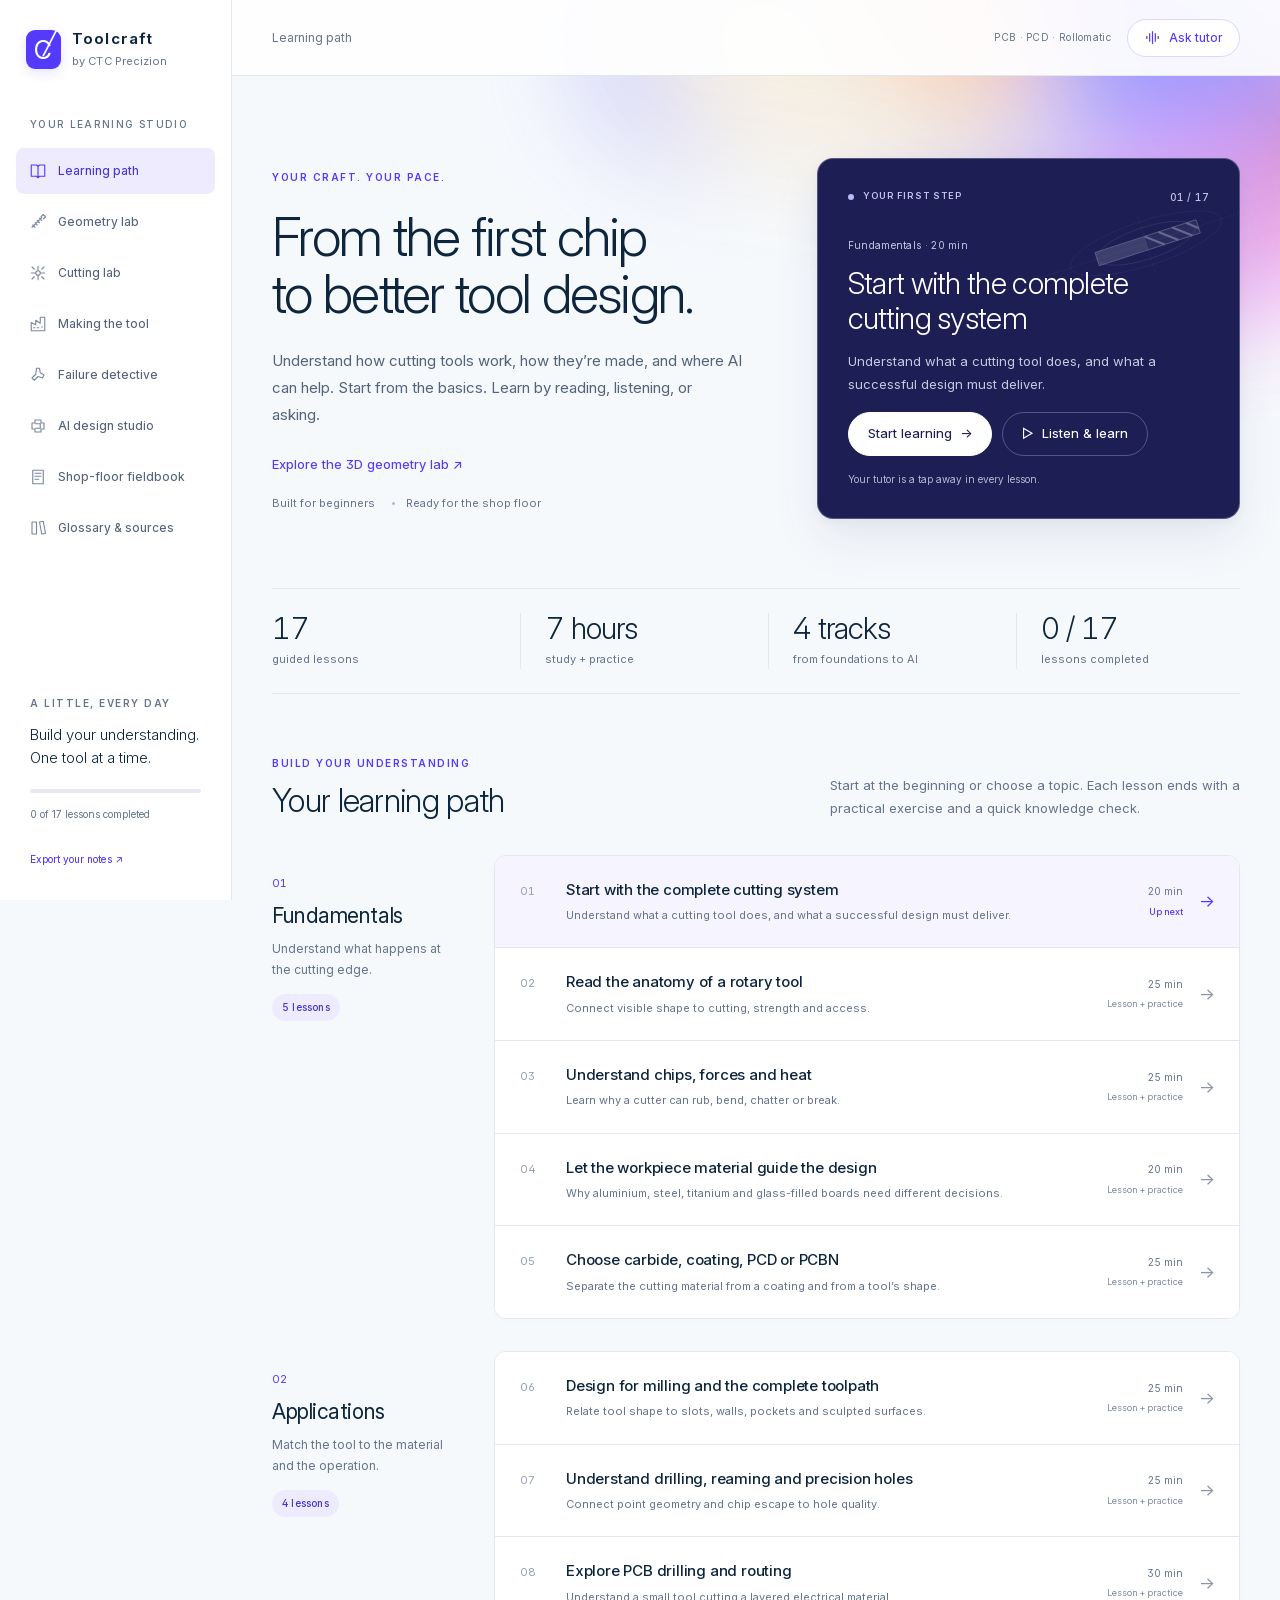
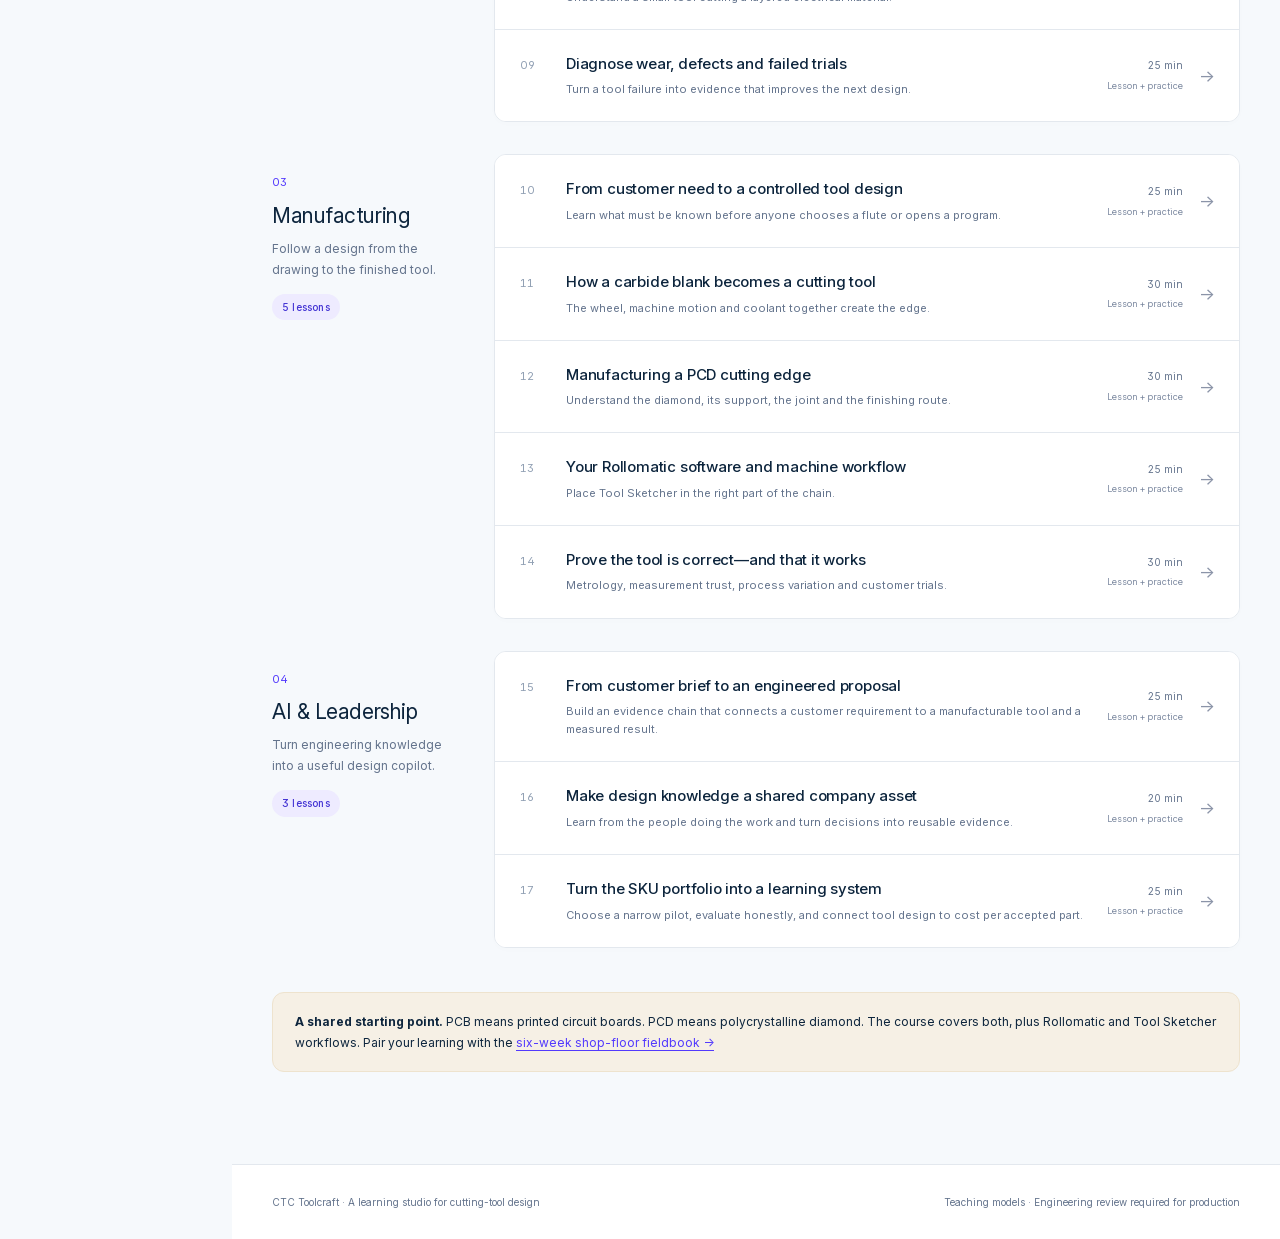
==== commit 577a5a85: "Redesign academy learning flow with integrated voice" ====
--- a/docs/index.html
+++ b/docs/index.html
@@ -1,856 +1,252 @@
 <!doctype html>
-<html lang="en"><head><meta charset="utf-8"><meta name="viewport" content="width=device-width,initial-scale=1,viewport-fit=cover"><meta name="description" content="Explore cutting-tool design with interactive 3D models, beginner lessons, PCB and PCD tooling, Rollomatic workflows, and an AI design roadmap."><meta name="theme-color" content="#102e35"><link rel="icon" href="data:image/svg+xml,%3Csvg xmlns='http://www.w3.org/2000/svg' viewBox='0 0 64 64'%3E%3Crect width='64' height='64' rx='10' fill='%23c4f06c'/%3E%3Ctext x='16' y='46' font-family='Arial' font-size='42' font-weight='bold' fill='%23102e35'%3EC%3C/text%3E%3C/svg%3E"><title>CTC Toolcraft — Cutting Tool Academy</title><style>*{box-sizing:border-box} :root{--ink:#152e38;--muted:#536b73;--paper:#f6f7f3;--panel:#fff;--line:#dce4df;--green:#08796d;--lime:#c4f06c;--nav:#102e35;--orange:#b85d20;--shadow:0 12px 35px #102e3508}body{margin:0;background:var(--paper);color:var(--ink);font:15px/1.6 -apple-system,BlinkMacSystemFont,"Segoe UI",sans-serif}button,input,select,textarea{font:inherit}button,a,input,select,textarea{-webkit-tap-highlight-color:transparent}button{cursor:pointer}button:focus-visible,a:focus-visible,input:focus-visible,select:focus-visible,textarea:focus-visible{outline:3px solid #b76b27;outline-offset:3px}a{color:var(--green)}button{color:inherit}h1,h2,h3,p{margin-top:0}h1{font-size:clamp(30px,3.3vw,48px);font-weight:550;line-height:1.12;letter-spacing:-1.6px;margin-bottom:16px}h2{font-size:24px;line-height:1.25;font-weight:560;letter-spacing:-.5px}h3{font-size:17px;line-height:1.35;font-weight:620}p{margin-bottom:16px}.rail{position:fixed;inset:0 auto 0 0;width:224px;background:var(--nav);color:#f2f5ec;display:flex;flex-direction:column;padding:32px 20px;z-index:10}.brand{display:flex;gap:11px;align-items:center;text-decoration:none;color:inherit;font-size:15px;font-weight:700;letter-spacing:1.5px;line-height:1.2}.brand small{display:block;color:#b1c5c6;letter-spacing:.15px;font-size:11px;font-weight:400;margin-top:6px}.brand-mark{width:35px;height:39px;background:var(--lime);color:#163b38;display:grid;place-items:center;font-size:25px;border-radius:3px;position:relative}.brand-mark span{position:absolute;right:4px;top:0;font-size:22px}.rail-label{color:#9db7b8;font-size:10px;letter-spacing:1.7px;margin:48px 12px 15px}.rail nav{display:grid;gap:5px}.nav-item{display:flex;gap:12px;align-items:center;padding:11px 12px;border:0;border-radius:7px;background:transparent;color:#bdd0d1;text-align:left;font-size:13px;text-decoration:none}.nav-item svg{width:18px;height:18px;flex-shrink:0}.nav-item:hover{background:#ffffff09}.nav-item.active{background:#25464b;color:#f7ffe7}.nav-item.active svg{color:var(--lime)}.rail-bottom{margin-top:auto;padding:35px 12px 0}.eyebrow{font-size:10px;letter-spacing:1.8px;font-weight:650;color:var(--green)}.rail-bottom .eyebrow{color:#c4dfb2}.rail-bottom p{font-size:16px;line-height:1.45;margin-top:12px}.rail-bottom small{font-size:11px;color:#bed0cf}.progress-track{height:4px;background:#ffffff20;border-radius:4px;margin:20px 0 8px;overflow:hidden}#progress-fill{height:100%;background:var(--lime);width:0}.text-button{background:none;border:0;padding:0;text-align:left;color:var(--green);font-size:13px;font-weight:550}.rail-bottom .text-button{color:#d6e5dc;display:block;font-size:11px;margin-top:18px}.app{margin-left:224px}.topbar{height:68px;border-bottom:1px solid var(--line);display:flex;align-items:center;justify-content:space-between;padding:0 36px;background:#ffffff90;font-size:12px;color:var(--muted)}.edition{border:1px solid var(--line);padding:4px 10px;border-radius:20px;font-size:10px;letter-spacing:.6px}main{max-width:1510px;margin:auto;padding:32px 36px 50px}.page-heading{display:flex;justify-content:space-between;align-items:flex-end;gap:25px;margin-bottom:26px}.page-heading h1{margin-top:10px}.page-heading p{max-width:740px;color:var(--muted);line-height:1.65;margin-bottom:0}.page-number{font-size:11px;color:var(--muted);white-space:nowrap;margin-bottom:8px}.button{border:1px solid var(--line);background:white;border-radius:6px;padding:9px 15px;font-size:12px;font-weight:600;text-decoration:none;display:inline-flex;align-items:center;justify-content:center;gap:8px}.button:hover{border-color:#8aa79a;background:#f3f6ee}.button.primary{background:var(--ink);color:#fff;border-color:var(--ink)}.button.primary:hover{background:#264d53}.button.small{padding:6px 11px;font-size:11px}.button.active,.segmented button.active{background:var(--ink);color:#fff;border-color:var(--ink)}.lab-grid{display:grid;grid-template-columns:minmax(0,1fr) 286px;gap:20px}.stage{background:#e8eee9;border:1px solid #d7e1db;border-radius:12px;position:relative;overflow:hidden;min-height:520px}.stage-top{position:absolute;top:19px;left:20px;right:20px;display:flex;justify-content:space-between;z-index:2;align-items:center;gap:8px}.segmented{display:flex;padding:3px;background:#ffffffcc;border:1px solid #cedbd2;border-radius:7px;gap:2px}.segmented button{border:0;background:none;border-radius:4px;padding:6px 12px;font-size:11px;white-space:nowrap}.model-tag{font-size:10px;letter-spacing:1px;color:#4b625c}.stage-canvas{width:100%;height:520px;display:block;touch-action:none}.stage-canvas canvas{display:block;width:100%;height:100%;cursor:grab}.stage-canvas canvas:active{cursor:grabbing}.stage-foot{position:absolute;bottom:20px;left:20px;right:20px;display:flex;justify-content:space-between;align-items:flex-end;gap:10px;pointer-events:none}.stage-foot .button{pointer-events:auto}.stage-foot p{font-size:11px;color:#4e685e;margin:0;max-width:320px}.stage-foot strong{font-size:13px;display:block;color:var(--ink);margin-bottom:2px}.stage-controls{display:flex;gap:5px;flex-wrap:wrap;justify-content:flex-end}.dot{display:inline-block;border-radius:50%;width:7px;height:7px;background:#138378;margin-right:5px}.panel{border:1px solid var(--line);background:var(--panel);border-radius:10px;padding:22px;box-shadow:var(--shadow)}.control-panel{padding:20px}.control-panel .eyebrow{display:block;margin-bottom:14px}.field{display:block;margin:0 0 19px}.field label,.field>span{display:block;font-size:12px;font-weight:600;margin-bottom:8px}.field-title{display:flex;justify-content:space-between;align-items:center;margin-bottom:7px;font-size:12px}.field-title output{font-family:ui-monospace,monospace;color:var(--green);font-size:12px}.field select,.field input:not([type=range]),.field textarea{width:100%;background:#f7f9f5;border:1px solid var(--line);border-radius:5px;padding:8px 10px;font-size:12px;color:var(--ink)}input[type=range]{width:100%;accent-color:var(--green);margin:0;display:block;height:19px}.field small{font-size:10px;color:var(--muted);display:block;margin-top:5px;line-height:1.5}.insight{border-top:1px solid var(--line);padding-top:14px;font-size:12px;line-height:1.65;color:var(--muted)}.insight strong{color:var(--ink);display:block;margin-bottom:5px}.feature-row{display:grid;grid-template-columns:repeat(4,1fr);gap:12px;margin-top:20px}.feature-card{border:1px solid var(--line);background:#fff;border-radius:8px;padding:16px;text-align:left}.feature-card.active{border-color:var(--green);background:#f1f7ed}.feature-card span{color:var(--green);font-size:11px}.feature-card strong{display:block;font-size:13px;margin:3px 0 5px}.feature-card p{font-size:11px;line-height:1.5;margin:0;color:var(--muted)}.lesson-strip{display:flex;align-items:center;justify-content:space-between;background:#edf1e7;border-radius:9px;margin-top:22px;padding:18px 23px;gap:20px}.lesson-strip p{margin:0;font-size:13px;max-width:760px}.lesson-strip .eyebrow{display:block;margin-bottom:5px}.small-note{font-size:11px;color:var(--muted);line-height:1.6}.section-label{display:flex;align-items:center;justify-content:space-between;margin:30px 0 14px}.section-label h2{margin:0;font-size:20px}.pill{font-size:10px;font-weight:600;letter-spacing:.4px;background:#edf3e9;border-radius:20px;padding:4px 9px;color:#416452}.module-grid{display:grid;grid-template-columns:repeat(3,minmax(0,1fr));gap:15px}.module-card{padding:22px;text-align:left;border:1px solid var(--line);border-radius:10px;background:white;display:flex;flex-direction:column;position:relative;min-height:215px}.module-card:hover{transform:translateY(-2px);box-shadow:var(--shadow);border-color:#aabdab}.module-card .num{font-family:ui-monospace,monospace;font-size:11px;color:var(--green);margin-bottom:20px;display:flex;justify-content:space-between}.module-card h3{margin:0 0 10px}.module-card p{font-size:12px;line-height:1.55;color:var(--muted);flex:1;margin:0 0 17px}.module-card .meta{font-size:10px;color:var(--muted)}.lesson-layout{display:grid;grid-template-columns:minmax(0,1fr) 260px;gap:30px}.lesson-body{background:#fff;border:1px solid var(--line);padding:36px 40px;border-radius:10px}.lesson-body section{margin-bottom:30px}.lesson-body p,.lesson-body li{font-size:14px;line-height:1.85;color:#405a62}.lesson-body ul{padding-left:20px}.lesson-body h3{margin-bottom:10px;font-size:19px}.learning-objectives{background:#ecf3e8;padding:20px;border-radius:8px;margin:0 0 30px}.learning-objectives h3{font-size:14px}.learning-objectives ul{margin-bottom:0}.lesson-aside{position:sticky;top:20px;align-self:start}.lesson-aside h3{font-size:13px}.lesson-aside a{display:block;font-size:11px;line-height:1.6;margin-bottom:12px;overflow-wrap:anywhere}.lesson-aside textarea{width:100%;height:180px;border:1px solid var(--line);padding:10px;border-radius:6px;font-size:12px;resize:vertical;color:var(--ink)}details{border:1px solid var(--line);border-radius:8px;background:#f8faf6;padding:16px 20px;margin-bottom:20px}summary{cursor:pointer;font-size:13px;font-weight:600}details p{margin:14px 0 0}.quiz-options{display:grid;gap:8px;margin:16px 0}.quiz-options button{border:1px solid var(--line);border-radius:6px;background:white;text-align:left;padding:11px 14px;font-size:13px}.quiz-options button:hover{background:#f0f4ee}.quiz-options button.correct{background:#e7f3e3;border-color:#38845f}.quiz-options button.wrong{background:#fdf0e5;border-color:#b9763e}.quiz-feedback{font-size:13px;min-height:26px}.lesson-actions{display:flex;justify-content:space-between;gap:12px;margin-top:25px}.two-col{display:grid;grid-template-columns:minmax(0,1.4fr) minmax(280px,1fr);gap:22px}.four-metrics{display:grid;grid-template-columns:repeat(4,1fr);gap:10px;margin:18px 0}.metric{padding:16px;background:#edf2e8;border-radius:8px}.metric span{font-size:10px;color:var(--muted);display:block}.metric strong{font-size:24px;font-weight:550;letter-spacing:-.5px}.metric small{font-size:10px;color:var(--muted)}.controls-grid{display:grid;grid-template-columns:1fr 1fr;gap:0 22px}.cut-svg{width:100%;height:auto;display:block;max-height:335px}.callout{border-left:3px solid var(--green);padding:12px 17px;background:#edf5eb;font-size:13px;margin:20px 0}.formula{font-family:ui-monospace,monospace;font-size:12px;line-height:2;background:#f5f7f3;border-radius:6px;padding:14px;overflow-wrap:anywhere}.diagram-panel{background:#e9f0e9;border:1px solid var(--line);border-radius:10px;padding:22px}.flow{display:flex;flex-wrap:wrap;gap:8px;margin:20px 0 26px}.flow button{border:1px solid var(--line);background:white;border-radius:6px;padding:12px 14px;font-size:11px;display:flex;align-items:center;gap:10px}.flow button.active{background:var(--ink);color:white;border-color:var(--ink)}.flow button span{opacity:.65;font-size:10px}.big-number{font-size:56px;font-weight:500;color:#bdd3c0;line-height:1;margin:0 0 20px}.process-detail{min-height:220px}.process-detail p{font-size:14px}.process-detail .check{font-size:13px;padding-top:15px;border-top:1px solid var(--line)}.software-map{display:grid;grid-template-columns:1fr 40px 1fr;align-items:center;gap:12px}.software-map>div{background:#fff;border-radius:8px;padding:20px;border:1px solid var(--line);font-size:12px}.software-map strong{font-size:14px;display:block;margin-bottom:8px}.software-map>span{text-align:center}.case-list{display:grid;gap:9px}.case-list button{text-align:left;padding:16px 18px;border:1px solid var(--line);background:white;border-radius:8px;font-size:13px}.case-list button.active{background:#eaf3e5;border-color:#4d8266}.case-detail ul{font-size:14px;padding-left:20px}.case-detail li{margin-bottom:9px}.roadmap{display:grid;gap:12px}.roadmap-row{display:grid;grid-template-columns:95px 1fr;gap:20px;padding:22px;background:white;border:1px solid var(--line);border-radius:9px}.roadmap-row .phase{font-size:11px;color:var(--green);font-weight:700}.roadmap-row h3{margin:0 0 8px}.roadmap-row p{font-size:13px;color:var(--muted);margin:0 0 8px}.gate{font-size:11px;color:#4a624b;background:#eef3e9;padding:8px 12px;border-radius:5px}.brief-grid{display:grid;grid-template-columns:1fr 1fr;gap:18px}.brief-grid .field{margin:0}.brief-grid textarea{height:95px;resize:vertical}.glossary{display:grid;grid-template-columns:1fr 1fr;gap:12px}.glossary div{border-bottom:1px solid var(--line);padding:14px 8px}.glossary dt{font-size:14px;font-weight:650;margin-bottom:6px}.glossary dd{font-size:12px;color:var(--muted);margin:0;line-height:1.6}.search-input{border:1px solid var(--line);background:#fff;border-radius:6px;padding:10px 14px;width:100%;max-width:350px;font-size:12px}.sources-list{display:grid;gap:10px}.sources-list a{font-size:12px;overflow-wrap:anywhere}.week-card{margin-bottom:14px}.week-card h3{margin:0 0 12px}.week-card ul{font-size:13px;padding-left:20px;line-height:1.8}.week-card .evidence{background:#f0f4ed;padding:12px;border-radius:5px;font-size:12px}.source-warning{font-size:12px;padding:15px 20px;background:#e8f0e4;border-radius:8px;margin:16px 0 24px}footer{border-top:1px solid var(--line);padding:22px 36px;color:var(--muted);font-size:10px;display:flex;justify-content:space-between;gap:15px}#toast{position:fixed;bottom:24px;left:50%;transform:translateX(-50%);background:var(--ink);color:white;padding:12px 20px;border-radius:8px;font-size:13px;display:none;z-index:30}.hidden{display:none!important}.empty-state{padding:70px 24px;text-align:center}.edge-view{height:520px;width:100%;display:block}.tab-row{display:flex;gap:8px;margin-bottom:24px;flex-wrap:wrap}.badge-ok{color:var(--green)}@media(min-width:1450px){.stage,.stage-canvas,.edge-view{height:580px}.stage{min-height:580px}.control-panel{padding:25px}}@media(max-width:1150px){.rail{width:190px;padding:28px 14px}.app{margin-left:190px}main{padding:27px 25px 40px}.topbar{padding:0 25px}.lab-grid{grid-template-columns:minmax(0,1fr) 248px}.feature-row{grid-template-columns:repeat(2,1fr)}.module-grid{grid-template-columns:repeat(2,1fr)}.lesson-layout{grid-template-columns:minmax(0,1fr) 225px;gap:20px}.lesson-body{padding:28px}.four-metrics{grid-template-columns:repeat(2,1fr)}}@media(max-width:860px){.rail{position:relative;width:100%;padding:16px 20px}.brand{font-size:13px}.brand small{font-size:10px}.rail-label,.rail-bottom{display:none}.rail nav{display:flex;margin-top:17px;overflow:auto;gap:6px}.nav-item{white-space:nowrap;padding:9px 10px}.nav-item svg{width:15px}.app{margin-left:0}.topbar{height:48px}.lab-grid,.two-col,.lesson-layout{grid-template-columns:1fr}.control-panel{display:grid;grid-template-columns:1fr 1fr;gap:0 22px}.control-panel>.eyebrow,.control-panel>.insight{grid-column:1/-1}.lesson-aside{position:static}.stage,.stage-canvas,.edge-view{height:460px;min-height:460px}.page-number{display:none}.lesson-strip{align-items:flex-start}.page-heading h1{font-size:36px}.edition{display:none}.glossary{grid-template-columns:1fr 1fr}.software-map{grid-template-columns:1fr 28px 1fr}}@media(max-width:540px){main{padding:24px 16px}.topbar{padding:0 17px}.page-heading h1{font-size:32px}.page-heading p{font-size:13px}.stage-top{left:12px;right:12px;top:14px}.segmented button{padding:6px 8px;font-size:10px}.model-tag{display:none}.stage-foot{left:14px;right:14px;bottom:14px}.stage-foot p{max-width:170px;font-size:10px}.stage-foot strong{font-size:11px}.stage-controls{max-width:100px}.control-panel{padding:18px;gap:0 18px}.feature-row{gap:9px}.feature-card{padding:12px}.module-grid,.brief-grid,.glossary{grid-template-columns:1fr}.lesson-strip{flex-direction:column;gap:13px}.lesson-body{padding:24px 19px}.roadmap-row{grid-template-columns:1fr;gap:7px}.four-metrics .metric strong{font-size:23px}.panel{padding:20px}.controls-grid{gap:0 15px}.software-map{grid-template-columns:1fr}.software-map>span{transform:rotate(90deg)}footer{padding:20px 17px;display:block}footer span{display:block;margin-top:6px}.lesson-actions{flex-wrap:wrap}.stage-canvas canvas{cursor:grab}.feature-card p{font-size:11px}}
-
-@media(max-width:860px){.two-col{grid-template-columns:1fr!important}}
-
-/* The voice dock follows the app's navigation rail and stays available on every page. */
+<html lang="en"><head><meta charset="utf-8"><meta name="viewport" content="width=device-width,initial-scale=1,viewport-fit=cover"><meta name="description" content="Learn cutting-tool design at your own pace. Explore PCB and PCD tools, interactive 3D labs, Rollomatic workflows and a voice tutor that learns with you."><meta name="theme-color" content="#f6f9fc"><link rel="icon" href="data:image/svg+xml,%3Csvg xmlns='http://www.w3.org/2000/svg' viewBox='0 0 64 64'%3E%3Crect width='64' height='64' rx='16' fill='%23533afd'/%3E%3Cpath d='M43 20a17 17 0 1 0 0 24M23 42l18-20' fill='none' stroke='white' stroke-width='5' stroke-linecap='round'/%3E%3C/svg%3E"><title>CTC Toolcraft — Learn the craft of cutting tools</title><style>@font-face{font-family:Inter;font-style:normal;font-weight:100 900;font-display:swap;src:url([data-uri]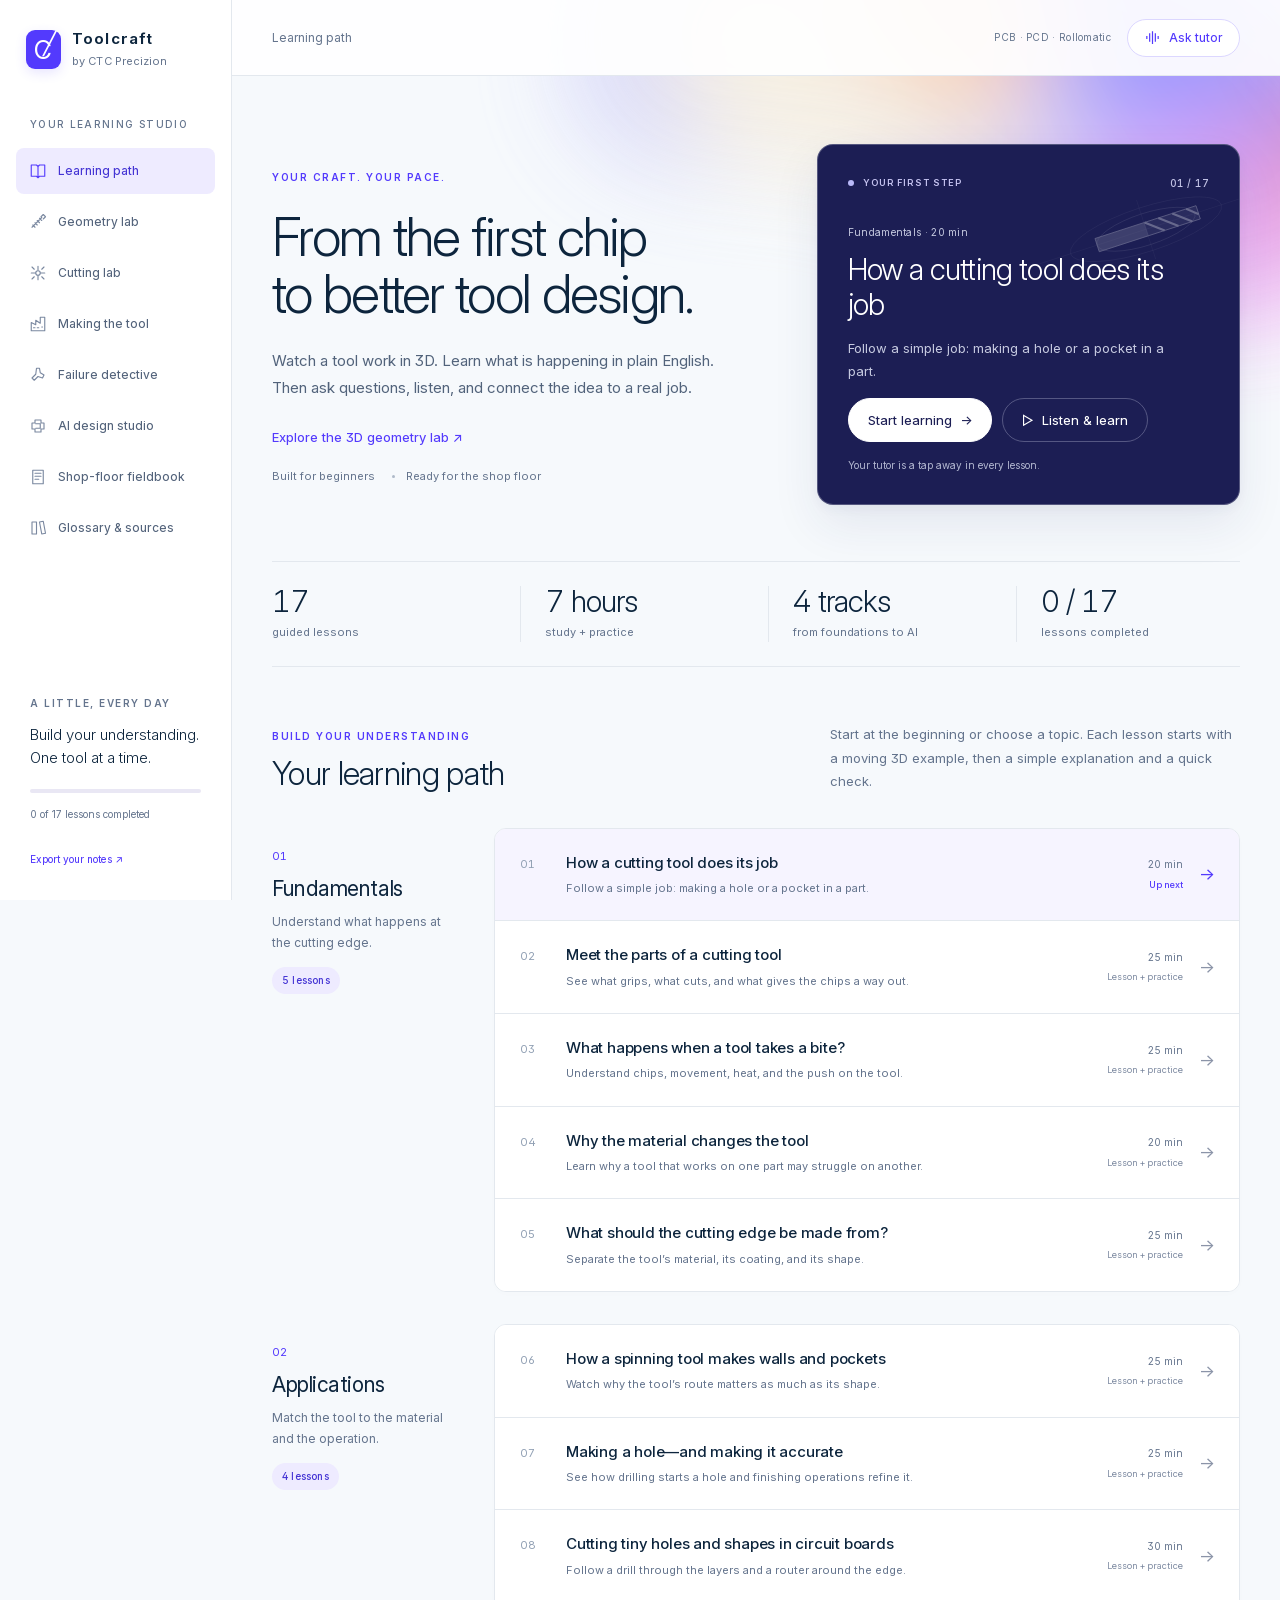
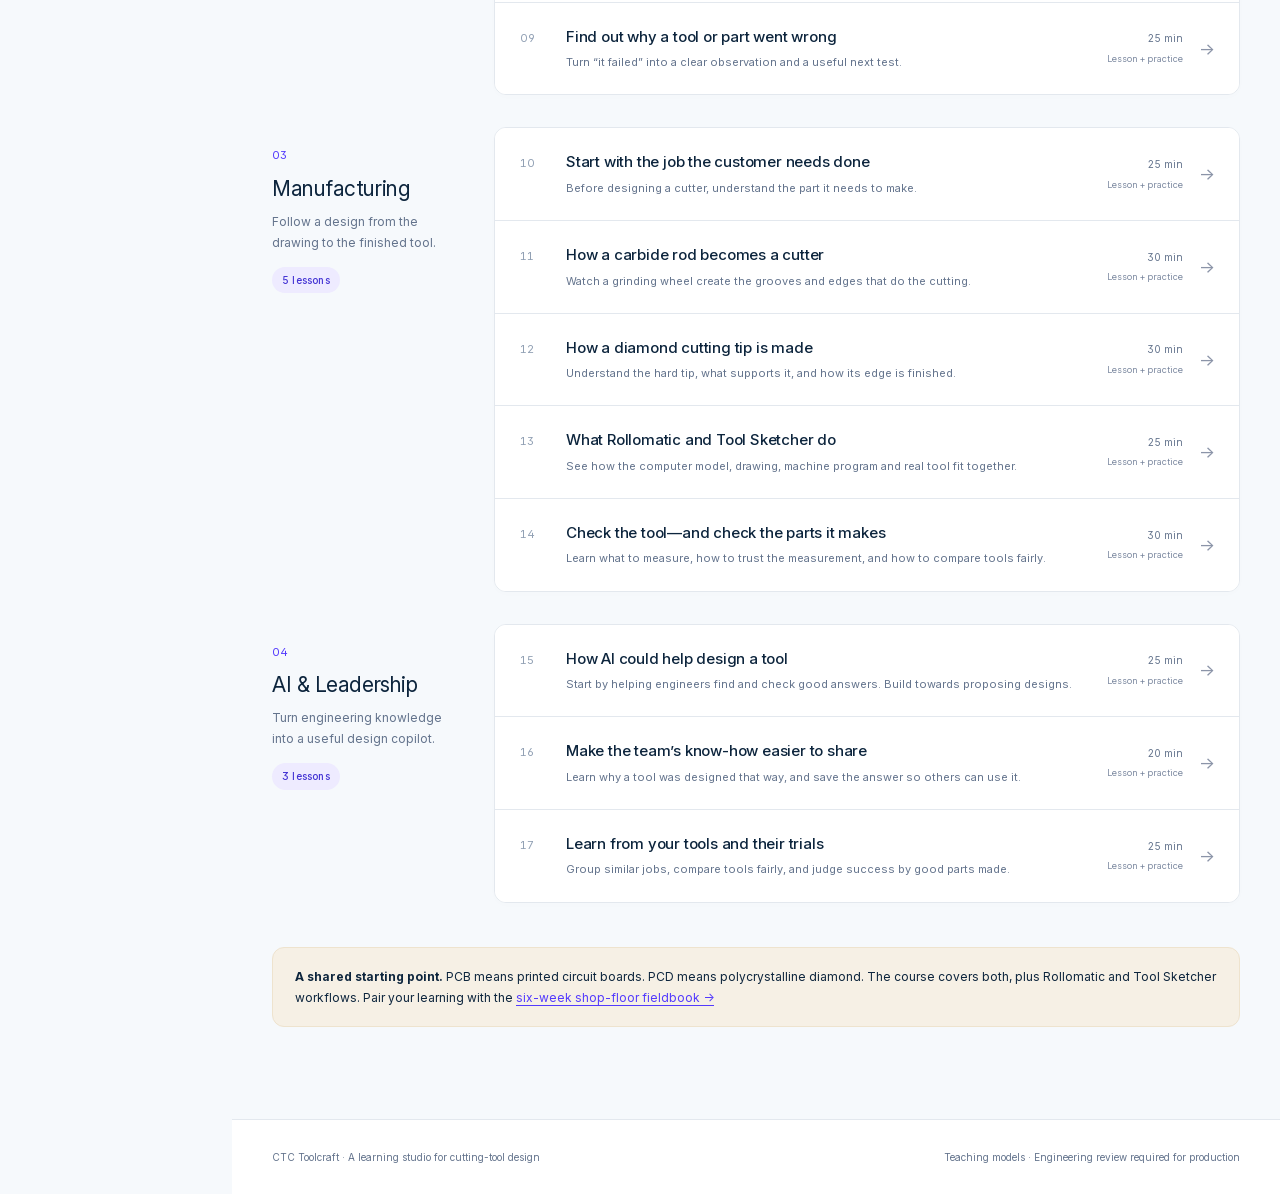
==== commit d7ce3aef: "Teach each lesson step with moving 3D visuals and plain language" ====
--- a/docs/index.html
+++ b/docs/index.html
@@ -236,6 +236,151 @@
 @media (prefers-reduced-motion: reduce) {
   .voice-section-trigger, #voice-dock button { transition: none; }
 }
+
+/* A credit limit must not interrupt free device listening. */
+#voice-inline-notice { display:block; margin-top:8px; color:var(--voice-ink); font-size:12px; line-height:1.5; }
+.voice-notice { padding:12px 14px; background:#f0edff; color:var(--voice-ink); border-radius:12px; font-size:13px; line-height:1.55; }
+#voice-use-device { margin:0 0 16px; min-height:44px; }
+
+/* Begin with the idea; let the learner choose when to go deeper. */
+.lesson-transcript { margin:26px 0; border:1px solid #e3e8ee; border-radius:12px; padding:0 20px; }
+.lesson-transcript>summary { min-height:52px; padding:16px 0; cursor:pointer; color:#533afd; font-size:14px; }
+.lesson-transcript[open]>summary { border-bottom:1px solid #e3e8ee; }
+.lesson-big-idea{display:flex;align-items:baseline;gap:20px;margin:-8px 0 24px;padding:18px 24px;border-left:3px solid #533afd;background:#eeecff;border-radius:0 12px 12px 0}
+.lesson-big-idea .eyebrow{white-space:nowrap;font-size:10px;color:#4434d4}
+.lesson-big-idea p{margin:0;color:#0d253d;font-size:16px;line-height:1.6}
+#lesson-visual{scroll-margin-top:0;margin-bottom:24px}
+.lesson-analogy{margin-bottom:24px;padding-bottom:22px;border-bottom:1px solid #dedcf4}
+.lesson-analogy p{font-size:16px;line-height:1.75;margin:10px 0 0;color:#273951}
+.lesson-body .lesson-example{padding:20px 24px;margin:24px 0 18px;border-radius:12px;background:#f6f9fc;border:1px solid #e3e8ee}
+.lesson-body .lesson-example .eyebrow{color:#61718a;font-size:10px}
+.lesson-body .lesson-example p{margin:8px 0 0;font-size:15px;line-height:1.75}
+.lesson-body .lesson-takeaway{padding:0 0 0 14px;border-left:2px solid #665efd;font-size:15px;color:#273951}
+.lesson-takeaway strong{font-weight:600}
+.lesson-show-visual{margin:8px 0 18px;font-size:13px;min-height:44px}
+.lesson-body .lesson-technical{border:1px solid #e3e8ee;border-radius:12px;padding:0 18px;background:#fff;margin:10px 0 0}
+.lesson-body .lesson-technical summary{min-height:48px;padding:14px 0;color:#61718a;font-size:13px;cursor:pointer}
+.lesson-body .lesson-technical[open] summary{border-bottom:1px solid #e3e8ee;color:#0d253d}
+.lesson-body .lesson-technical p,.lesson-body .lesson-technical ul{font-size:14px;line-height:1.75}
+.lesson-body .lesson-technical p{margin:18px 0}
+@media(max-width:767px){.lesson-big-idea{display:block;padding:16px 18px;margin:0 0 20px}.lesson-big-idea p{font-size:15px;margin-top:8px}.lesson-analogy p{font-size:15px}.lesson-body .lesson-example{padding:16px 18px}.lesson-body .lesson-technical{padding:0 14px}#lesson-visual{scroll-margin-top:0}}
+
+/* Lesson demonstrations share Toolcraft's indigo, ink and soft surfaces. */
+.lesson-visual { margin:0 0 28px; }
+.lv-shell { overflow:clip; margin:0 0 28px; background:#fff; border:1px solid #e3e8ee; border-radius:18px; box-shadow:0 12px 32px rgba(0,55,112,.055); }
+.lv-shell *, .lv-shell *::before, .lv-shell *::after { box-sizing:border-box; }
+.lv-heading { display:flex; align-items:flex-start; justify-content:space-between; gap:24px; padding:28px 30px 24px; }
+.lv-heading .eyebrow { color:#533afd; }
+.lv-heading h2 { margin:9px 0 8px; font-size:28px; line-height:1.15; letter-spacing:-.65px; font-weight:300; color:#0d253d; }
+.lv-heading p { margin:0; color:#61718a; font-size:14px; line-height:1.5; }
+.lv-kind { flex:none; margin-top:3px; border:1px solid #e3e8ee; border-radius:999px; padding:7px 12px; color:#61718a; font-size:11px; line-height:1.4; }
+.lv-layout { display:grid; align-items:start; grid-template-columns:minmax(0,1.3fr) minmax(290px,1fr); border-top:1px solid #e3e8ee; border-bottom:1px solid #e3e8ee; }
+.lv-media { position:sticky; top:20px; min-width:0; background:#f6f9fc; border-right:1px solid #e3e8ee; }
+.lv-stage { height:400px; position:relative; overflow:hidden; isolation:isolate; background:radial-gradient(ellipse at 50% 24%,#fff 0,#f5f7fc 72%,#edf1f8 100%); }
+.lv-canvas-host,.lv-labels { position:absolute; inset:0; }
+.lv-canvas-host { overflow:hidden; }
+.lv-canvas-host canvas { width:100%; height:100%; display:block; touch-action:pan-y; cursor:grab; outline-offset:-4px; }
+.lv-canvas-host canvas:active { cursor:grabbing; }
+.lv-canvas-host canvas:focus-visible { outline:2px solid #533afd; }
+.lv-labels { pointer-events:none; z-index:2; }
+.lv-model-label { position:absolute; left:0; top:0; display:block; max-width:155px; padding:5px 9px; color:#273951; border:1px solid rgba(168,195,222,.6); border-radius:7px; box-shadow:0 2px 7px rgba(0,55,112,.045); background:rgba(255,255,255,.95); font-size:10px; font-weight:500; line-height:1.35; text-align:center; white-space:normal; }
+.lv-model-label[hidden] { display:none; }
+.lv-drag-hint { position:absolute; bottom:11px; left:50%; transform:translateX(-50%); z-index:3; white-space:nowrap; padding:5px 10px; color:#64748d; font-size:10px; background:rgba(255,255,255,.8); border-radius:999px; pointer-events:none; }
+.lv-transport { display:flex; flex-wrap:wrap; align-items:center; gap:7px; padding:11px 16px; border-top:1px solid #e3e8ee; background:#fff; }
+.lv-shell button { font-family:inherit; cursor:pointer; }
+.lv-transport button,.lv-bottom button { min-height:44px; padding:9px 13px; border:1px solid #d8e1ed; border-radius:999px; background:#fff; color:#273951; font-size:12px; line-height:1.3; }
+.lv-transport button:hover:not(:disabled),.lv-bottom button:hover:not(:disabled) { background:#f0edff; border-color:#b9b9f9; color:#4434d4; }
+.lv-shell button:focus-visible { outline:2px solid #533afd; outline-offset:3px; }
+.lv-shell button:disabled { opacity:.45; cursor:default; }
+.lv-motion { color:#4434d4!important; background:#f4f1ff!important; border-color:#e0d9ff!important; }
+.lv-motion-state { margin-left:auto; color:#64748d; font-size:10px; line-height:1.4; }
+.lv-explanation { min-width:0; display:flex; flex-direction:column; justify-content:center; padding:28px; }
+.lv-step-count { color:#665efd; font-size:10px; font-weight:500; letter-spacing:1.1px; font-variant-numeric:tabular-nums; }
+.lv-step-heading { margin:13px 0 14px; color:#0d253d; font-size:22px; font-weight:400; line-height:1.25; letter-spacing:-.4px; }
+.lv-watch { margin:0; color:#273951; font-size:15px; line-height:1.7; }
+.lv-reading p,.lv-reading li { color:#273951; font-size:15px; line-height:1.75; }
+.lv-reading p { margin:0 0 14px; }
+.lv-reading ul { padding-left:20px; margin:0 0 20px; }
+.lv-reading li+li { margin-top:8px; }
+.lv-watch { padding:14px 16px; border-left:2px solid #665efd; background:#f6f9fc; font-size:13px; }
+.lv-watch::before { content:'WATCH THE MOTION'; display:block; margin-bottom:7px; font-size:9px; color:#533afd; letter-spacing:1px; }
+.lv-example { margin-top:20px; }
+.lv-example p { margin:8px 0 0; color:#61718a; font-size:14px; line-height:1.7; }
+.lv-example[hidden] { display:none; }
+.lv-key-point { margin:22px 0; padding:15px 16px; background:#f6f4ff; border-left:2px solid #b9b9f9; border-radius:0 10px 10px 0; }
+.lv-key-point>span { color:#4434d4; font-size:10px; letter-spacing:.7px; text-transform:uppercase; }
+.lv-key-point p { margin:7px 0 0; font-size:13px; line-height:1.65; color:#273951; }
+.lv-voice-actions { display:flex; flex-wrap:wrap; align-items:center; gap:8px; }
+.lv-voice-actions .button { min-height:44px; padding:11px 16px; font-size:12px; white-space:normal; }
+.lv-voice-actions .text-button { display:block; min-height:44px; border:0; background:transparent; padding:9px 4px; font-size:12px; color:#533afd; }
+.lv-steps { display:flex; padding:14px 20px; gap:8px; background:#fff; }
+.lv-step { min-width:0; flex:1 1 0; display:flex; align-items:flex-start; gap:9px; text-align:left; min-height:64px; padding:12px; background:#f8fafc; border:1px solid transparent; border-radius:11px; color:#64748d; }
+.lv-step>span:first-child { flex:none; padding-top:1px; color:#8190aa; font-size:11px; font-variant-numeric:tabular-nums; }
+.lv-step .lv-step-name { font-size:11px; line-height:1.45; }
+.lv-step[aria-pressed="true"] { color:#273951; background:#f0edff; border-color:#d6ceff; }
+.lv-step[aria-pressed="true"]>span:first-child { color:#533afd; }
+.lv-step:hover { border-color:#d6ceff; }
+.lv-bottom { display:flex; align-items:center; gap:16px; padding:0 20px 18px; }
+.lv-bottom button { flex:none; }
+.lv-scope { flex:1; margin:0; color:#8190a6; font-size:10px; line-height:1.5; text-align:center; }
+.lv-fallback-diagram { display:block; width:100%; height:100%; }
+@media (max-width:1150px) {
+ .lv-layout { grid-template-columns:minmax(0,1.3fr) minmax(210px,1fr); }
+ .lv-explanation { padding:23px; }
+ .lv-stage { height:380px; }
+ .lv-motion-state { flex-basis:100%; margin-left:0; }
+ .lv-steps { padding:12px; gap:6px; }
+ .lv-step { padding:10px 8px; gap:6px; }
+}
+@media (max-width:900px) {
+ .lv-layout { display:block; }
+ .lv-media { z-index:4; top:72px; border-right:0; border-bottom:1px solid #e3e8ee; box-shadow:0 8px 18px #0d253d08; }
+ .lv-stage { height:350px; }
+ .lv-explanation { padding:24px; }
+ .lv-key-point { margin:18px 0; }
+ .lv-motion-state { flex-basis:auto; margin-left:auto; }
+ .lv-step-heading { font-size:23px; }
+}
+@media (max-width:600px) {
+ .lv-media { top:68px; }
+ .lv-shell { display:flex; flex-direction:column; border-radius:16px; margin-bottom:24px; }
+ .lv-heading { order:0; }
+ .lv-layout { order:2; }
+ .lv-steps { order:1; border-top:1px solid #e3e8ee; }
+ .lv-bottom { order:3; }
+ .lv-heading { padding:21px 20px 18px; gap:12px; }
+ .lv-heading h2 { font-size:24px; }
+ .lv-heading p { font-size:12px; }
+ .lv-kind { padding:5px 8px; font-size:9px; max-width:75px; text-align:center; }
+ .lv-stage { height:clamp(170px,30svh,280px); }
+ .lv-explanation { padding:21px 20px; }
+ .lv-step-heading { font-size:22px; }
+ .lv-watch { font-size:14px; line-height:1.7; }
+ .lv-transport { display:grid; grid-template-columns:repeat(2,minmax(0,1fr)); padding:10px 12px; gap:6px; }
+ .lv-transport button { padding:9px 11px; font-size:11px; }
+ .lv-motion-state { grid-column:1/-1; margin:2px 0 0; font-size:10px; text-align:center; }
+ .lv-steps { padding:12px 16px; gap:8px; }
+ .lv-step { justify-content:center; align-items:center; min-height:44px; padding:10px 8px; border-radius:999px; }
+ .lv-step>span:first-child { font-size:13px; }
+ .lv-step-name { display:none; }
+ .lv-bottom { flex-wrap:wrap; justify-content:space-between; padding:0 16px 16px; gap:10px; }
+ .lv-bottom button { font-size:11px; padding:9px 11px; }
+ .lv-scope { order:3; flex-basis:100%; font-size:10px; }
+ .lv-voice-actions .button { flex:1; }
+ .lv-voice-actions .text-button { flex-basis:100%; text-align:left; }
+ .lv-model-label { max-width:125px; padding:4px 7px; font-size:9px; }
+}
+@media (max-width:360px) {
+ .lv-heading { padding:18px 16px; }
+ .lv-heading h2 { font-size:22px; }
+ .lv-kind { display:none; }
+ .lv-stage { height:clamp(160px,29svh,230px); }
+ .lv-explanation { padding:20px 16px; }
+ .lv-voice-actions .button { font-size:11px; padding:10px 12px; }
+ .lv-step-heading { font-size:20px; }
+ .lv-model-label { max-width:105px; font-size:9px; }
+}
+@media (prefers-reduced-motion:reduce) { .lv-shell *, .lv-shell *::before, .lv-shell *::after { scroll-behavior:auto!important; transition:none!important; animation:none!important; } }
 </style></head>
 <body>
 <a class="skip-link" href="#main" onclick="document.getElementById('main').focus();return false">Skip to lesson content</a>
@@ -278,7 +423,276 @@
  * SPDX-License-Identifier: MIT
  */
 !function(t,e){"object"==typeof exports&&"undefined"!=typeof module?e(exports):"function"==typeof define&&define.amd?define(["exports"],e):e((t="undefined"!=typeof globalThis?globalThis:t||self).THREE={})}(this,(function(t){"use strict";const e="128",n=100,i=300,r=301,s=302,a=303,o=304,l=306,c=307,h=1e3,u=1001,d=1002,p=1003,m=1004,f=1005,g=1006,v=1007,y=1008,x=1009,_=1012,w=1014,b=1015,M=1016,S=1020,T=1022,E=1023,A=1026,L=1027,R=33776,C=33777,P=33778,D=33779,I=35840,N=35841,B=35842,z=35843,F=37492,O=37496,H=2300,G=2301,U=2302,k=2400,V=2401,W=2402,j=2500,q=2501,X=3e3,Y=3001,Z=3007,J=3002,Q=3004,K=3005,$=3006,tt=7680,et=35044,nt=35048,it="300 es";class rt{addEventListener(t,e){void 0===this._listeners&&(this._listeners={});const n=this._listeners;void 0===n[t]&&(n[t]=[]),-1===n[t].indexOf(e)&&n[t].push(e)}hasEventListener(t,e){if(void 0===this._listeners)return!1;const n=this._listeners;return void 0!==n[t]&&-1!==n[t].indexOf(e)}removeEventListener(t,e){if(void 0===this._listeners)return;const n=this._listeners[t];if(void 0!==n){const t=n.indexOf(e);-1!==t&&n.splice(t,1)}}dispatchEvent(t){if(void 0===this._listeners)return;const e=this._listeners[t.type];if(void 0!==e){t.target=this;const n=e.slice(0);for(let e=0,i=n.length;e<i;e++)n[e].call(this,t);t.target=null}}}const st=[];for(let t=0;t<256;t++)st[t]=(t<16?"0":"")+t.toString(16);let at=1234567;const ot=Math.PI/180,lt=180/Math.PI;function ct(){const t=4294967295*Math.random()|0,e=4294967295*Math.random()|0,n=4294967295*Math.random()|0,i=4294967295*Math.random()|0;return(st[255&t]+st[t>>8&255]+st[t>>16&255]+st[t>>24&255]+"-"+st[255&e]+st[e>>8&255]+"-"+st[e>>16&15|64]+st[e>>24&255]+"-"+st[63&n|128]+st[n>>8&255]+"-"+st[n>>16&255]+st[n>>24&255]+st[255&i]+st[i>>8&255]+st[i>>16&255]+st[i>>24&255]).toUpperCase()}function ht(t,e,n){return Math.max(e,Math.min(n,t))}function ut(t,e){return(t%e+e)%e}function dt(t,e,n){return(1-n)*t+n*e}function pt(t){return 0==(t&t-1)&&0!==t}function mt(t){return Math.pow(2,Math.ceil(Math.log(t)/Math.LN2))}function ft(t){return Math.pow(2,Math.floor(Math.log(t)/Math.LN2))}var gt=Object.freeze({__proto__:null,DEG2RAD:ot,RAD2DEG:lt,generateUUID:ct,clamp:ht,euclideanModulo:ut,mapLinear:function(t,e,n,i,r){return i+(t-e)*(r-i)/(n-e)},inverseLerp:function(t,e,n){return t!==e?(n-t)/(e-t):0},lerp:dt,damp:function(t,e,n,i){return dt(t,e,1-Math.exp(-n*i))},pingpong:function(t,e=1){return e-Math.abs(ut(t,2*e)-e)},smoothstep:function(t,e,n){return t<=e?0:t>=n?1:(t=(t-e)/(n-e))*t*(3-2*t)},smootherstep:function(t,e,n){return t<=e?0:t>=n?1:(t=(t-e)/(n-e))*t*t*(t*(6*t-15)+10)},randInt:function(t,e){return t+Math.floor(Math.random()*(e-t+1))},randFloat:function(t,e){return t+Math.random()*(e-t)},randFloatSpread:function(t){return t*(.5-Math.random())},seededRandom:function(t){return void 0!==t&&(at=t%2147483647),at=16807*at%2147483647,(at-1)/2147483646},degToRad:function(t){return t*ot},radToDeg:function(t){return t*lt},isPowerOfTwo:pt,ceilPowerOfTwo:mt,floorPowerOfTwo:ft,setQuaternionFromProperEuler:function(t,e,n,i,r){const s=Math.cos,a=Math.sin,o=s(n/2),l=a(n/2),c=s((e+i)/2),h=a((e+i)/2),u=s((e-i)/2),d=a((e-i)/2),p=s((i-e)/2),m=a((i-e)/2);switch(r){case"XYX":t.set(o*h,l*u,l*d,o*c);break;case"YZY":t.set(l*d,o*h,l*u,o*c);break;case"ZXZ":t.set(l*u,l*d,o*h,o*c);break;case"XZX":t.set(o*h,l*m,l*p,o*c);break;case"YXY":t.set(l*p,o*h,l*m,o*c);break;case"ZYZ":t.set(l*m,l*p,o*h,o*c);break;default:console.warn("THREE.MathUtils: .setQuaternionFromProperEuler() encountered an unknown order: "+r)}}});class vt{constructor(t=0,e=0){this.x=t,this.y=e}get width(){return this.x}set width(t){this.x=t}get height(){return this.y}set height(t){this.y=t}set(t,e){return this.x=t,this.y=e,this}setScalar(t){return this.x=t,this.y=t,this}setX(t){return this.x=t,this}setY(t){return this.y=t,this}setComponent(t,e){switch(t){case 0:this.x=e;break;case 1:this.y=e;break;default:throw new Error("index is out of range: "+t)}return this}getComponent(t){switch(t){case 0:return this.x;case 1:return this.y;default:throw new Error("index is out of range: "+t)}}clone(){return new this.constructor(this.x,this.y)}copy(t){return this.x=t.x,this.y=t.y,this}add(t,e){return void 0!==e?(console.warn("THREE.Vector2: .add() now only accepts one argument. Use .addVectors( a, b ) instead."),this.addVectors(t,e)):(this.x+=t.x,this.y+=t.y,this)}addScalar(t){return this.x+=t,this.y+=t,this}addVectors(t,e){return this.x=t.x+e.x,this.y=t.y+e.y,this}addScaledVector(t,e){return this.x+=t.x*e,this.y+=t.y*e,this}sub(t,e){return void 0!==e?(console.warn("THREE.Vector2: .sub() now only accepts one argument. Use .subVectors( a, b ) instead."),this.subVectors(t,e)):(this.x-=t.x,this.y-=t.y,this)}subScalar(t){return this.x-=t,this.y-=t,this}subVectors(t,e){return this.x=t.x-e.x,this.y=t.y-e.y,this}multiply(t){return this.x*=t.x,this.y*=t.y,this}multiplyScalar(t){return this.x*=t,this.y*=t,this}divide(t){return this.x/=t.x,this.y/=t.y,this}divideScalar(t){return this.multiplyScalar(1/t)}applyMatrix3(t){const e=this.x,n=this.y,i=t.elements;return this.x=i[0]*e+i[3]*n+i[6],this.y=i[1]*e+i[4]*n+i[7],this}min(t){return this.x=Math.min(this.x,t.x),this.y=Math.min(this.y,t.y),this}max(t){return this.x=Math.max(this.x,t.x),this.y=Math.max(this.y,t.y),this}clamp(t,e){return this.x=Math.max(t.x,Math.min(e.x,this.x)),this.y=Math.max(t.y,Math.min(e.y,this.y)),this}clampScalar(t,e){return this.x=Math.max(t,Math.min(e,this.x)),this.y=Math.max(t,Math.min(e,this.y)),this}clampLength(t,e){const n=this.length();return this.divideScalar(n||1).multiplyScalar(Math.max(t,Math.min(e,n)))}floor(){return this.x=Math.floor(this.x),this.y=Math.floor(this.y),this}ceil(){return this.x=Math.ceil(this.x),this.y=Math.ceil(this.y),this}round(){return this.x=Math.round(this.x),this.y=Math.round(this.y),this}roundToZero(){return this.x=this.x<0?Math.ceil(this.x):Math.floor(this.x),this.y=this.y<0?Math.ceil(this.y):Math.floor(this.y),this}negate(){return this.x=-this.x,this.y=-this.y,this}dot(t){return this.x*t.x+this.y*t.y}cross(t){return this.x*t.y-this.y*t.x}lengthSq(){return this.x*this.x+this.y*this.y}length(){return Math.sqrt(this.x*this.x+this.y*this.y)}manhattanLength(){return Math.abs(this.x)+Math.abs(this.y)}normalize(){return this.divideScalar(this.length()||1)}angle(){return Math.atan2(-this.y,-this.x)+Math.PI}distanceTo(t){return Math.sqrt(this.distanceToSquared(t))}distanceToSquared(t){const e=this.x-t.x,n=this.y-t.y;return e*e+n*n}manhattanDistanceTo(t){return Math.abs(this.x-t.x)+Math.abs(this.y-t.y)}setLength(t){return this.normalize().multiplyScalar(t)}lerp(t,e){return this.x+=(t.x-this.x)*e,this.y+=(t.y-this.y)*e,this}lerpVectors(t,e,n){return this.x=t.x+(e.x-t.x)*n,this.y=t.y+(e.y-t.y)*n,this}equals(t){return t.x===this.x&&t.y===this.y}fromArray(t,e=0){return this.x=t[e],this.y=t[e+1],this}toArray(t=[],e=0){return t[e]=this.x,t[e+1]=this.y,t}fromBufferAttribute(t,e,n){return void 0!==n&&console.warn("THREE.Vector2: offset has been removed from .fromBufferAttribute()."),this.x=t.getX(e),this.y=t.getY(e),this}rotateAround(t,e){const n=Math.cos(e),i=Math.sin(e),r=this.x-t.x,s=this.y-t.y;return this.x=r*n-s*i+t.x,this.y=r*i+s*n+t.y,this}random(){return this.x=Math.random(),this.y=Math.random(),this}}vt.prototype.isVector2=!0;class yt{constructor(){this.elements=[1,0,0,0,1,0,0,0,1],arguments.length>0&&console.error("THREE.Matrix3: the constructor no longer reads arguments. use .set() instead.")}set(t,e,n,i,r,s,a,o,l){const c=this.elements;return c[0]=t,c[1]=i,c[2]=a,c[3]=e,c[4]=r,c[5]=o,c[6]=n,c[7]=s,c[8]=l,this}identity(){return this.set(1,0,0,0,1,0,0,0,1),this}copy(t){const e=this.elements,n=t.elements;return e[0]=n[0],e[1]=n[1],e[2]=n[2],e[3]=n[3],e[4]=n[4],e[5]=n[5],e[6]=n[6],e[7]=n[7],e[8]=n[8],this}extractBasis(t,e,n){return t.setFromMatrix3Column(this,0),e.setFromMatrix3Column(this,1),n.setFromMatrix3Column(this,2),this}setFromMatrix4(t){const e=t.elements;return this.set(e[0],e[4],e[8],e[1],e[5],e[9],e[2],e[6],e[10]),this}multiply(t){return this.multiplyMatrices(this,t)}premultiply(t){return this.multiplyMatrices(t,this)}multiplyMatrices(t,e){const n=t.elements,i=e.elements,r=this.elements,s=n[0],a=n[3],o=n[6],l=n[1],c=n[4],h=n[7],u=n[2],d=n[5],p=n[8],m=i[0],f=i[3],g=i[6],v=i[1],y=i[4],x=i[7],_=i[2],w=i[5],b=i[8];return r[0]=s*m+a*v+o*_,r[3]=s*f+a*y+o*w,r[6]=s*g+a*x+o*b,r[1]=l*m+c*v+h*_,r[4]=l*f+c*y+h*w,r[7]=l*g+c*x+h*b,r[2]=u*m+d*v+p*_,r[5]=u*f+d*y+p*w,r[8]=u*g+d*x+p*b,this}multiplyScalar(t){const e=this.elements;return e[0]*=t,e[3]*=t,e[6]*=t,e[1]*=t,e[4]*=t,e[7]*=t,e[2]*=t,e[5]*=t,e[8]*=t,this}determinant(){const t=this.elements,e=t[0],n=t[1],i=t[2],r=t[3],s=t[4],a=t[5],o=t[6],l=t[7],c=t[8];return e*s*c-e*a*l-n*r*c+n*a*o+i*r*l-i*s*o}invert(){const t=this.elements,e=t[0],n=t[1],i=t[2],r=t[3],s=t[4],a=t[5],o=t[6],l=t[7],c=t[8],h=c*s-a*l,u=a*o-c*r,d=l*r-s*o,p=e*h+n*u+i*d;if(0===p)return this.set(0,0,0,0,0,0,0,0,0);const m=1/p;return t[0]=h*m,t[1]=(i*l-c*n)*m,t[2]=(a*n-i*s)*m,t[3]=u*m,t[4]=(c*e-i*o)*m,t[5]=(i*r-a*e)*m,t[6]=d*m,t[7]=(n*o-l*e)*m,t[8]=(s*e-n*r)*m,this}transpose(){let t;const e=this.elements;return t=e[1],e[1]=e[3],e[3]=t,t=e[2],e[2]=e[6],e[6]=t,t=e[5],e[5]=e[7],e[7]=t,this}getNormalMatrix(t){return this.setFromMatrix4(t).invert().transpose()}transposeIntoArray(t){const e=this.elements;return t[0]=e[0],t[1]=e[3],t[2]=e[6],t[3]=e[1],t[4]=e[4],t[5]=e[7],t[6]=e[2],t[7]=e[5],t[8]=e[8],this}setUvTransform(t,e,n,i,r,s,a){const o=Math.cos(r),l=Math.sin(r);return this.set(n*o,n*l,-n*(o*s+l*a)+s+t,-i*l,i*o,-i*(-l*s+o*a)+a+e,0,0,1),this}scale(t,e){const n=this.elements;return n[0]*=t,n[3]*=t,n[6]*=t,n[1]*=e,n[4]*=e,n[7]*=e,this}rotate(t){const e=Math.cos(t),n=Math.sin(t),i=this.elements,r=i[0],s=i[3],a=i[6],o=i[1],l=i[4],c=i[7];return i[0]=e*r+n*o,i[3]=e*s+n*l,i[6]=e*a+n*c,i[1]=-n*r+e*o,i[4]=-n*s+e*l,i[7]=-n*a+e*c,this}translate(t,e){const n=this.elements;return n[0]+=t*n[2],n[3]+=t*n[5],n[6]+=t*n[8],n[1]+=e*n[2],n[4]+=e*n[5],n[7]+=e*n[8],this}equals(t){const e=this.elements,n=t.elements;for(let t=0;t<9;t++)if(e[t]!==n[t])return!1;return!0}fromArray(t,e=0){for(let n=0;n<9;n++)this.elements[n]=t[n+e];return this}toArray(t=[],e=0){const n=this.elements;return t[e]=n[0],t[e+1]=n[1],t[e+2]=n[2],t[e+3]=n[3],t[e+4]=n[4],t[e+5]=n[5],t[e+6]=n[6],t[e+7]=n[7],t[e+8]=n[8],t}clone(){return(new this.constructor).fromArray(this.elements)}}let xt;yt.prototype.isMatrix3=!0;class _t{static getDataURL(t){if(/^data:/i.test(t.src))return t.src;if("undefined"==typeof HTMLCanvasElement)return t.src;let e;if(t instanceof HTMLCanvasElement)e=t;else{void 0===xt&&(xt=document.createElementNS("http://www.w3.org/1999/xhtml","canvas")),xt.width=t.width,xt.height=t.height;const n=xt.getContext("2d");t instanceof ImageData?n.putImageData(t,0,0):n.drawImage(t,0,0,t.width,t.height),e=xt}return e.width>2048||e.height>2048?(console.warn("THREE.ImageUtils.getDataURL: Image converted to jpg for performance reasons",t),e.toDataURL("image/jpeg",.6)):e.toDataURL("image/png")}}let wt=0;class bt extends rt{constructor(t=bt.DEFAULT_IMAGE,e=bt.DEFAULT_MAPPING,n=1001,i=1001,r=1006,s=1008,a=1023,o=1009,l=1,c=3e3){super(),Object.defineProperty(this,"id",{value:wt++}),this.uuid=ct(),this.name="",this.image=t,this.mipmaps=[],this.mapping=e,this.wrapS=n,this.wrapT=i,this.magFilter=r,this.minFilter=s,this.anisotropy=l,this.format=a,this.internalFormat=null,this.type=o,this.offset=new vt(0,0),this.repeat=new vt(1,1),this.center=new vt(0,0),this.rotation=0,this.matrixAutoUpdate=!0,this.matrix=new yt,this.generateMipmaps=!0,this.premultiplyAlpha=!1,this.flipY=!0,this.unpackAlignment=4,this.encoding=c,this.version=0,this.onUpdate=null}updateMatrix(){this.matrix.setUvTransform(this.offset.x,this.offset.y,this.repeat.x,this.repeat.y,this.rotation,this.center.x,this.center.y)}clone(){return(new this.constructor).copy(this)}copy(t){return this.name=t.name,this.image=t.image,this.mipmaps=t.mipmaps.slice(0),this.mapping=t.mapping,this.wrapS=t.wrapS,this.wrapT=t.wrapT,this.magFilter=t.magFilter,this.minFilter=t.minFilter,this.anisotropy=t.anisotropy,this.format=t.format,this.internalFormat=t.internalFormat,this.type=t.type,this.offset.copy(t.offset),this.repeat.copy(t.repeat),this.center.copy(t.center),this.rotation=t.rotation,this.matrixAutoUpdate=t.matrixAutoUpdate,this.matrix.copy(t.matrix),this.generateMipmaps=t.generateMipmaps,this.premultiplyAlpha=t.premultiplyAlpha,this.flipY=t.flipY,this.unpackAlignment=t.unpackAlignment,this.encoding=t.encoding,this}toJSON(t){const e=void 0===t||"string"==typeof t;if(!e&&void 0!==t.textures[this.uuid])return t.textures[this.uuid];const n={metadata:{version:4.5,type:"Texture",generator:"Texture.toJSON"},uuid:this.uuid,name:this.name,mapping:this.mapping,repeat:[this.repeat.x,this.repeat.y],offset:[this.offset.x,this.offset.y],center:[this.center.x,this.center.y],rotation:this.rotation,wrap:[this.wrapS,this.wrapT],format:this.format,type:this.type,encoding:this.encoding,minFilter:this.minFilter,magFilter:this.magFilter,anisotropy:this.anisotropy,flipY:this.flipY,premultiplyAlpha:this.premultiplyAlpha,unpackAlignment:this.unpackAlignment};if(void 0!==this.image){const i=this.image;if(void 0===i.uuid&&(i.uuid=ct()),!e&&void 0===t.images[i.uuid]){let e;if(Array.isArray(i)){e=[];for(let t=0,n=i.length;t<n;t++)i[t].isDataTexture?e.push(Mt(i[t].image)):e.push(Mt(i[t]))}else e=Mt(i);t.images[i.uuid]={uuid:i.uuid,url:e}}n.image=i.uuid}return e||(t.textures[this.uuid]=n),n}dispose(){this.dispatchEvent({type:"dispose"})}transformUv(t){if(this.mapping!==i)return t;if(t.applyMatrix3(this.matrix),t.x<0||t.x>1)switch(this.wrapS){case h:t.x=t.x-Math.floor(t.x);break;case u:t.x=t.x<0?0:1;break;case d:1===Math.abs(Math.floor(t.x)%2)?t.x=Math.ceil(t.x)-t.x:t.x=t.x-Math.floor(t.x)}if(t.y<0||t.y>1)switch(this.wrapT){case h:t.y=t.y-Math.floor(t.y);break;case u:t.y=t.y<0?0:1;break;case d:1===Math.abs(Math.floor(t.y)%2)?t.y=Math.ceil(t.y)-t.y:t.y=t.y-Math.floor(t.y)}return this.flipY&&(t.y=1-t.y),t}set needsUpdate(t){!0===t&&this.version++}}function Mt(t){return"undefined"!=typeof HTMLImageElement&&t instanceof HTMLImageElement||"undefined"!=typeof HTMLCanvasElement&&t instanceof HTMLCanvasElement||"undefined"!=typeof ImageBitmap&&t instanceof ImageBitmap?_t.getDataURL(t):t.data?{data:Array.prototype.slice.call(t.data),width:t.width,height:t.height,type:t.data.constructor.name}:(console.warn("THREE.Texture: Unable to serialize Texture."),{})}bt.DEFAULT_IMAGE=void 0,bt.DEFAULT_MAPPING=i,bt.prototype.isTexture=!0;class St{constructor(t=0,e=0,n=0,i=1){this.x=t,this.y=e,this.z=n,this.w=i}get width(){return this.z}set width(t){this.z=t}get height(){return this.w}set height(t){this.w=t}set(t,e,n,i){return this.x=t,this.y=e,this.z=n,this.w=i,this}setScalar(t){return this.x=t,this.y=t,this.z=t,this.w=t,this}setX(t){return this.x=t,this}setY(t){return this.y=t,this}setZ(t){return this.z=t,this}setW(t){return this.w=t,this}setComponent(t,e){switch(t){case 0:this.x=e;break;case 1:this.y=e;break;case 2:this.z=e;break;case 3:this.w=e;break;default:throw new Error("index is out of range: "+t)}return this}getComponent(t){switch(t){case 0:return this.x;case 1:return this.y;case 2:return this.z;case 3:return this.w;default:throw new Error("index is out of range: "+t)}}clone(){return new this.constructor(this.x,this.y,this.z,this.w)}copy(t){return this.x=t.x,this.y=t.y,this.z=t.z,this.w=void 0!==t.w?t.w:1,this}add(t,e){return void 0!==e?(console.warn("THREE.Vector4: .add() now only accepts one argument. Use .addVectors( a, b ) instead."),this.addVectors(t,e)):(this.x+=t.x,this.y+=t.y,this.z+=t.z,this.w+=t.w,this)}addScalar(t){return this.x+=t,this.y+=t,this.z+=t,this.w+=t,this}addVectors(t,e){return this.x=t.x+e.x,this.y=t.y+e.y,this.z=t.z+e.z,this.w=t.w+e.w,this}addScaledVector(t,e){return this.x+=t.x*e,this.y+=t.y*e,this.z+=t.z*e,this.w+=t.w*e,this}sub(t,e){return void 0!==e?(console.warn("THREE.Vector4: .sub() now only accepts one argument. Use .subVectors( a, b ) instead."),this.subVectors(t,e)):(this.x-=t.x,this.y-=t.y,this.z-=t.z,this.w-=t.w,this)}subScalar(t){return this.x-=t,this.y-=t,this.z-=t,this.w-=t,this}subVectors(t,e){return this.x=t.x-e.x,this.y=t.y-e.y,this.z=t.z-e.z,this.w=t.w-e.w,this}multiply(t){return this.x*=t.x,this.y*=t.y,this.z*=t.z,this.w*=t.w,this}multiplyScalar(t){return this.x*=t,this.y*=t,this.z*=t,this.w*=t,this}applyMatrix4(t){const e=this.x,n=this.y,i=this.z,r=this.w,s=t.elements;return this.x=s[0]*e+s[4]*n+s[8]*i+s[12]*r,this.y=s[1]*e+s[5]*n+s[9]*i+s[13]*r,this.z=s[2]*e+s[6]*n+s[10]*i+s[14]*r,this.w=s[3]*e+s[7]*n+s[11]*i+s[15]*r,this}divideScalar(t){return this.multiplyScalar(1/t)}setAxisAngleFromQuaternion(t){this.w=2*Math.acos(t.w);const e=Math.sqrt(1-t.w*t.w);return e<1e-4?(this.x=1,this.y=0,this.z=0):(this.x=t.x/e,this.y=t.y/e,this.z=t.z/e),this}setAxisAngleFromRotationMatrix(t){let e,n,i,r;const s=.01,a=.1,o=t.elements,l=o[0],c=o[4],h=o[8],u=o[1],d=o[5],p=o[9],m=o[2],f=o[6],g=o[10];if(Math.abs(c-u)<s&&Math.abs(h-m)<s&&Math.abs(p-f)<s){if(Math.abs(c+u)<a&&Math.abs(h+m)<a&&Math.abs(p+f)<a&&Math.abs(l+d+g-3)<a)return this.set(1,0,0,0),this;e=Math.PI;const t=(l+1)/2,o=(d+1)/2,v=(g+1)/2,y=(c+u)/4,x=(h+m)/4,_=(p+f)/4;return t>o&&t>v?t<s?(n=0,i=.707106781,r=.707106781):(n=Math.sqrt(t),i=y/n,r=x/n):o>v?o<s?(n=.707106781,i=0,r=.707106781):(i=Math.sqrt(o),n=y/i,r=_/i):v<s?(n=.707106781,i=.707106781,r=0):(r=Math.sqrt(v),n=x/r,i=_/r),this.set(n,i,r,e),this}let v=Math.sqrt((f-p)*(f-p)+(h-m)*(h-m)+(u-c)*(u-c));return Math.abs(v)<.001&&(v=1),this.x=(f-p)/v,this.y=(h-m)/v,this.z=(u-c)/v,this.w=Math.acos((l+d+g-1)/2),this}min(t){return this.x=Math.min(this.x,t.x),this.y=Math.min(this.y,t.y),this.z=Math.min(this.z,t.z),this.w=Math.min(this.w,t.w),this}max(t){return this.x=Math.max(this.x,t.x),this.y=Math.max(this.y,t.y),this.z=Math.max(this.z,t.z),this.w=Math.max(this.w,t.w),this}clamp(t,e){return this.x=Math.max(t.x,Math.min(e.x,this.x)),this.y=Math.max(t.y,Math.min(e.y,this.y)),this.z=Math.max(t.z,Math.min(e.z,this.z)),this.w=Math.max(t.w,Math.min(e.w,this.w)),this}clampScalar(t,e){return this.x=Math.max(t,Math.min(e,this.x)),this.y=Math.max(t,Math.min(e,this.y)),this.z=Math.max(t,Math.min(e,this.z)),this.w=Math.max(t,Math.min(e,this.w)),this}clampLength(t,e){const n=this.length();return this.divideScalar(n||1).multiplyScalar(Math.max(t,Math.min(e,n)))}floor(){return this.x=Math.floor(this.x),this.y=Math.floor(this.y),this.z=Math.floor(this.z),this.w=Math.floor(this.w),this}ceil(){return this.x=Math.ceil(this.x),this.y=Math.ceil(this.y),this.z=Math.ceil(this.z),this.w=Math.ceil(this.w),this}round(){return this.x=Math.round(this.x),this.y=Math.round(this.y),this.z=Math.round(this.z),this.w=Math.round(this.w),this}roundToZero(){return this.x=this.x<0?Math.ceil(this.x):Math.floor(this.x),this.y=this.y<0?Math.ceil(this.y):Math.floor(this.y),this.z=this.z<0?Math.ceil(this.z):Math.floor(this.z),this.w=this.w<0?Math.ceil(this.w):Math.floor(this.w),this}negate(){return this.x=-this.x,this.y=-this.y,this.z=-this.z,this.w=-this.w,this}dot(t){return this.x*t.x+this.y*t.y+this.z*t.z+this.w*t.w}lengthSq(){return this.x*this.x+this.y*this.y+this.z*this.z+this.w*this.w}length(){return Math.sqrt(this.x*this.x+this.y*this.y+this.z*this.z+this.w*this.w)}manhattanLength(){return Math.abs(this.x)+Math.abs(this.y)+Math.abs(this.z)+Math.abs(this.w)}normalize(){return this.divideScalar(this.length()||1)}setLength(t){return this.normalize().multiplyScalar(t)}lerp(t,e){return this.x+=(t.x-this.x)*e,this.y+=(t.y-this.y)*e,this.z+=(t.z-this.z)*e,this.w+=(t.w-this.w)*e,this}lerpVectors(t,e,n){return this.x=t.x+(e.x-t.x)*n,this.y=t.y+(e.y-t.y)*n,this.z=t.z+(e.z-t.z)*n,this.w=t.w+(e.w-t.w)*n,this}equals(t){return t.x===this.x&&t.y===this.y&&t.z===this.z&&t.w===this.w}fromArray(t,e=0){return this.x=t[e],this.y=t[e+1],this.z=t[e+2],this.w=t[e+3],this}toArray(t=[],e=0){return t[e]=this.x,t[e+1]=this.y,t[e+2]=this.z,t[e+3]=this.w,t}fromBufferAttribute(t,e,n){return void 0!==n&&console.warn("THREE.Vector4: offset has been removed from .fromBufferAttribute()."),this.x=t.getX(e),this.y=t.getY(e),this.z=t.getZ(e),this.w=t.getW(e),this}random(){return this.x=Math.random(),this.y=Math.random(),this.z=Math.random(),this.w=Math.random(),this}}St.prototype.isVector4=!0;class Tt extends rt{constructor(t,e,n){super(),this.width=t,this.height=e,this.depth=1,this.scissor=new St(0,0,t,e),this.scissorTest=!1,this.viewport=new St(0,0,t,e),n=n||{},this.texture=new bt(void 0,n.mapping,n.wrapS,n.wrapT,n.magFilter,n.minFilter,n.format,n.type,n.anisotropy,n.encoding),this.texture.image={},this.texture.image.width=t,this.texture.image.height=e,this.texture.image.depth=1,this.texture.generateMipmaps=void 0!==n.generateMipmaps&&n.generateMipmaps,this.texture.minFilter=void 0!==n.minFilter?n.minFilter:g,this.depthBuffer=void 0===n.depthBuffer||n.depthBuffer,this.stencilBuffer=void 0!==n.stencilBuffer&&n.stencilBuffer,this.depthTexture=void 0!==n.depthTexture?n.depthTexture:null}setTexture(t){t.image={width:this.width,height:this.height,depth:this.depth},this.texture=t}setSize(t,e,n=1){this.width===t&&this.height===e&&this.depth===n||(this.width=t,this.height=e,this.depth=n,this.texture.image.width=t,this.texture.image.height=e,this.texture.image.depth=n,this.dispose()),this.viewport.set(0,0,t,e),this.scissor.set(0,0,t,e)}clone(){return(new this.constructor).copy(this)}copy(t){return this.width=t.width,this.height=t.height,this.depth=t.depth,this.viewport.copy(t.viewport),this.texture=t.texture.clone(),this.depthBuffer=t.depthBuffer,this.stencilBuffer=t.stencilBuffer,this.depthTexture=t.depthTexture,this}dispose(){this.dispatchEvent({type:"dispose"})}}Tt.prototype.isWebGLRenderTarget=!0;class Et extends Tt{constructor(t,e,n){super(t,e,n),this.samples=4}copy(t){return super.copy.call(this,t),this.samples=t.samples,this}}Et.prototype.isWebGLMultisampleRenderTarget=!0;class At{constructor(t=0,e=0,n=0,i=1){this._x=t,this._y=e,this._z=n,this._w=i}static slerp(t,e,n,i){return console.warn("THREE.Quaternion: Static .slerp() has been deprecated. Use qm.slerpQuaternions( qa, qb, t ) instead."),n.slerpQuaternions(t,e,i)}static slerpFlat(t,e,n,i,r,s,a){let o=n[i+0],l=n[i+1],c=n[i+2],h=n[i+3];const u=r[s+0],d=r[s+1],p=r[s+2],m=r[s+3];if(0===a)return t[e+0]=o,t[e+1]=l,t[e+2]=c,void(t[e+3]=h);if(1===a)return t[e+0]=u,t[e+1]=d,t[e+2]=p,void(t[e+3]=m);if(h!==m||o!==u||l!==d||c!==p){let t=1-a;const e=o*u+l*d+c*p+h*m,n=e>=0?1:-1,i=1-e*e;if(i>Number.EPSILON){const r=Math.sqrt(i),s=Math.atan2(r,e*n);t=Math.sin(t*s)/r,a=Math.sin(a*s)/r}const r=a*n;if(o=o*t+u*r,l=l*t+d*r,c=c*t+p*r,h=h*t+m*r,t===1-a){const t=1/Math.sqrt(o*o+l*l+c*c+h*h);o*=t,l*=t,c*=t,h*=t}}t[e]=o,t[e+1]=l,t[e+2]=c,t[e+3]=h}static multiplyQuaternionsFlat(t,e,n,i,r,s){const a=n[i],o=n[i+1],l=n[i+2],c=n[i+3],h=r[s],u=r[s+1],d=r[s+2],p=r[s+3];return t[e]=a*p+c*h+o*d-l*u,t[e+1]=o*p+c*u+l*h-a*d,t[e+2]=l*p+c*d+a*u-o*h,t[e+3]=c*p-a*h-o*u-l*d,t}get x(){return this._x}set x(t){this._x=t,this._onChangeCallback()}get y(){return this._y}set y(t){this._y=t,this._onChangeCallback()}get z(){return this._z}set z(t){this._z=t,this._onChangeCallback()}get w(){return this._w}set w(t){this._w=t,this._onChangeCallback()}set(t,e,n,i){return this._x=t,this._y=e,this._z=n,this._w=i,this._onChangeCallback(),this}clone(){return new this.constructor(this._x,this._y,this._z,this._w)}copy(t){return this._x=t.x,this._y=t.y,this._z=t.z,this._w=t.w,this._onChangeCallback(),this}setFromEuler(t,e){if(!t||!t.isEuler)throw new Error("THREE.Quaternion: .setFromEuler() now expects an Euler rotation rather than a Vector3 and order.");const n=t._x,i=t._y,r=t._z,s=t._order,a=Math.cos,o=Math.sin,l=a(n/2),c=a(i/2),h=a(r/2),u=o(n/2),d=o(i/2),p=o(r/2);switch(s){case"XYZ":this._x=u*c*h+l*d*p,this._y=l*d*h-u*c*p,this._z=l*c*p+u*d*h,this._w=l*c*h-u*d*p;break;case"YXZ":this._x=u*c*h+l*d*p,this._y=l*d*h-u*c*p,this._z=l*c*p-u*d*h,this._w=l*c*h+u*d*p;break;case"ZXY":this._x=u*c*h-l*d*p,this._y=l*d*h+u*c*p,this._z=l*c*p+u*d*h,this._w=l*c*h-u*d*p;break;case"ZYX":this._x=u*c*h-l*d*p,this._y=l*d*h+u*c*p,this._z=l*c*p-u*d*h,this._w=l*c*h+u*d*p;break;case"YZX":this._x=u*c*h+l*d*p,this._y=l*d*h+u*c*p,this._z=l*c*p-u*d*h,this._w=l*c*h-u*d*p;break;case"XZY":this._x=u*c*h-l*d*p,this._y=l*d*h-u*c*p,this._z=l*c*p+u*d*h,this._w=l*c*h+u*d*p;break;default:console.warn("THREE.Quaternion: .setFromEuler() encountered an unknown order: "+s)}return!1!==e&&this._onChangeCallback(),this}setFromAxisAngle(t,e){const n=e/2,i=Math.sin(n);return this._x=t.x*i,this._y=t.y*i,this._z=t.z*i,this._w=Math.cos(n),this._onChangeCallback(),this}setFromRotationMatrix(t){const e=t.elements,n=e[0],i=e[4],r=e[8],s=e[1],a=e[5],o=e[9],l=e[2],c=e[6],h=e[10],u=n+a+h;if(u>0){const t=.5/Math.sqrt(u+1);this._w=.25/t,this._x=(c-o)*t,this._y=(r-l)*t,this._z=(s-i)*t}else if(n>a&&n>h){const t=2*Math.sqrt(1+n-a-h);this._w=(c-o)/t,this._x=.25*t,this._y=(i+s)/t,this._z=(r+l)/t}else if(a>h){const t=2*Math.sqrt(1+a-n-h);this._w=(r-l)/t,this._x=(i+s)/t,this._y=.25*t,this._z=(o+c)/t}else{const t=2*Math.sqrt(1+h-n-a);this._w=(s-i)/t,this._x=(r+l)/t,this._y=(o+c)/t,this._z=.25*t}return this._onChangeCallback(),this}setFromUnitVectors(t,e){let n=t.dot(e)+1;return n<Number.EPSILON?(n=0,Math.abs(t.x)>Math.abs(t.z)?(this._x=-t.y,this._y=t.x,this._z=0,this._w=n):(this._x=0,this._y=-t.z,this._z=t.y,this._w=n)):(this._x=t.y*e.z-t.z*e.y,this._y=t.z*e.x-t.x*e.z,this._z=t.x*e.y-t.y*e.x,this._w=n),this.normalize()}angleTo(t){return 2*Math.acos(Math.abs(ht(this.dot(t),-1,1)))}rotateTowards(t,e){const n=this.angleTo(t);if(0===n)return this;const i=Math.min(1,e/n);return this.slerp(t,i),this}identity(){return this.set(0,0,0,1)}invert(){return this.conjugate()}conjugate(){return this._x*=-1,this._y*=-1,this._z*=-1,this._onChangeCallback(),this}dot(t){return this._x*t._x+this._y*t._y+this._z*t._z+this._w*t._w}lengthSq(){return this._x*this._x+this._y*this._y+this._z*this._z+this._w*this._w}length(){return Math.sqrt(this._x*this._x+this._y*this._y+this._z*this._z+this._w*this._w)}normalize(){let t=this.length();return 0===t?(this._x=0,this._y=0,this._z=0,this._w=1):(t=1/t,this._x=this._x*t,this._y=this._y*t,this._z=this._z*t,this._w=this._w*t),this._onChangeCallback(),this}multiply(t,e){return void 0!==e?(console.warn("THREE.Quaternion: .multiply() now only accepts one argument. Use .multiplyQuaternions( a, b ) instead."),this.multiplyQuaternions(t,e)):this.multiplyQuaternions(this,t)}premultiply(t){return this.multiplyQuaternions(t,this)}multiplyQuaternions(t,e){const n=t._x,i=t._y,r=t._z,s=t._w,a=e._x,o=e._y,l=e._z,c=e._w;return this._x=n*c+s*a+i*l-r*o,this._y=i*c+s*o+r*a-n*l,this._z=r*c+s*l+n*o-i*a,this._w=s*c-n*a-i*o-r*l,this._onChangeCallback(),this}slerp(t,e){if(0===e)return this;if(1===e)return this.copy(t);const n=this._x,i=this._y,r=this._z,s=this._w;let a=s*t._w+n*t._x+i*t._y+r*t._z;if(a<0?(this._w=-t._w,this._x=-t._x,this._y=-t._y,this._z=-t._z,a=-a):this.copy(t),a>=1)return this._w=s,this._x=n,this._y=i,this._z=r,this;const o=1-a*a;if(o<=Number.EPSILON){const t=1-e;return this._w=t*s+e*this._w,this._x=t*n+e*this._x,this._y=t*i+e*this._y,this._z=t*r+e*this._z,this.normalize(),this._onChangeCallback(),this}const l=Math.sqrt(o),c=Math.atan2(l,a),h=Math.sin((1-e)*c)/l,u=Math.sin(e*c)/l;return this._w=s*h+this._w*u,this._x=n*h+this._x*u,this._y=i*h+this._y*u,this._z=r*h+this._z*u,this._onChangeCallback(),this}slerpQuaternions(t,e,n){this.copy(t).slerp(e,n)}equals(t){return t._x===this._x&&t._y===this._y&&t._z===this._z&&t._w===this._w}fromArray(t,e=0){return this._x=t[e],this._y=t[e+1],this._z=t[e+2],this._w=t[e+3],this._onChangeCallback(),this}toArray(t=[],e=0){return t[e]=this._x,t[e+1]=this._y,t[e+2]=this._z,t[e+3]=this._w,t}fromBufferAttribute(t,e){return this._x=t.getX(e),this._y=t.getY(e),this._z=t.getZ(e),this._w=t.getW(e),this}_onChange(t){return this._onChangeCallback=t,this}_onChangeCallback(){}}At.prototype.isQuaternion=!0;class Lt{constructor(t=0,e=0,n=0){this.x=t,this.y=e,this.z=n}set(t,e,n){return void 0===n&&(n=this.z),this.x=t,this.y=e,this.z=n,this}setScalar(t){return this.x=t,this.y=t,this.z=t,this}setX(t){return this.x=t,this}setY(t){return this.y=t,this}setZ(t){return this.z=t,this}setComponent(t,e){switch(t){case 0:this.x=e;break;case 1:this.y=e;break;case 2:this.z=e;break;default:throw new Error("index is out of range: "+t)}return this}getComponent(t){switch(t){case 0:return this.x;case 1:return this.y;case 2:return this.z;default:throw new Error("index is out of range: "+t)}}clone(){return new this.constructor(this.x,this.y,this.z)}copy(t){return this.x=t.x,this.y=t.y,this.z=t.z,this}add(t,e){return void 0!==e?(console.warn("THREE.Vector3: .add() now only accepts one argument. Use .addVectors( a, b ) instead."),this.addVectors(t,e)):(this.x+=t.x,this.y+=t.y,this.z+=t.z,this)}addScalar(t){return this.x+=t,this.y+=t,this.z+=t,this}addVectors(t,e){return this.x=t.x+e.x,this.y=t.y+e.y,this.z=t.z+e.z,this}addScaledVector(t,e){return this.x+=t.x*e,this.y+=t.y*e,this.z+=t.z*e,this}sub(t,e){return void 0!==e?(console.warn("THREE.Vector3: .sub() now only accepts one argument. Use .subVectors( a, b ) instead."),this.subVectors(t,e)):(this.x-=t.x,this.y-=t.y,this.z-=t.z,this)}subScalar(t){return this.x-=t,this.y-=t,this.z-=t,this}subVectors(t,e){return this.x=t.x-e.x,this.y=t.y-e.y,this.z=t.z-e.z,this}multiply(t,e){return void 0!==e?(console.warn("THREE.Vector3: .multiply() now only accepts one argument. Use .multiplyVectors( a, b ) instead."),this.multiplyVectors(t,e)):(this.x*=t.x,this.y*=t.y,this.z*=t.z,this)}multiplyScalar(t){return this.x*=t,this.y*=t,this.z*=t,this}multiplyVectors(t,e){return this.x=t.x*e.x,this.y=t.y*e.y,this.z=t.z*e.z,this}applyEuler(t){return t&&t.isEuler||console.error("THREE.Vector3: .applyEuler() now expects an Euler rotation rather than a Vector3 and order."),this.applyQuaternion(Ct.setFromEuler(t))}applyAxisAngle(t,e){return this.applyQuaternion(Ct.setFromAxisAngle(t,e))}applyMatrix3(t){const e=this.x,n=this.y,i=this.z,r=t.elements;return this.x=r[0]*e+r[3]*n+r[6]*i,this.y=r[1]*e+r[4]*n+r[7]*i,this.z=r[2]*e+r[5]*n+r[8]*i,this}applyNormalMatrix(t){return this.applyMatrix3(t).normalize()}applyMatrix4(t){const e=this.x,n=this.y,i=this.z,r=t.elements,s=1/(r[3]*e+r[7]*n+r[11]*i+r[15]);return this.x=(r[0]*e+r[4]*n+r[8]*i+r[12])*s,this.y=(r[1]*e+r[5]*n+r[9]*i+r[13])*s,this.z=(r[2]*e+r[6]*n+r[10]*i+r[14])*s,this}applyQuaternion(t){const e=this.x,n=this.y,i=this.z,r=t.x,s=t.y,a=t.z,o=t.w,l=o*e+s*i-a*n,c=o*n+a*e-r*i,h=o*i+r*n-s*e,u=-r*e-s*n-a*i;return this.x=l*o+u*-r+c*-a-h*-s,this.y=c*o+u*-s+h*-r-l*-a,this.z=h*o+u*-a+l*-s-c*-r,this}project(t){return this.applyMatrix4(t.matrixWorldInverse).applyMatrix4(t.projectionMatrix)}unproject(t){return this.applyMatrix4(t.projectionMatrixInverse).applyMatrix4(t.matrixWorld)}transformDirection(t){const e=this.x,n=this.y,i=this.z,r=t.elements;return this.x=r[0]*e+r[4]*n+r[8]*i,this.y=r[1]*e+r[5]*n+r[9]*i,this.z=r[2]*e+r[6]*n+r[10]*i,this.normalize()}divide(t){return this.x/=t.x,this.y/=t.y,this.z/=t.z,this}divideScalar(t){return this.multiplyScalar(1/t)}min(t){return this.x=Math.min(this.x,t.x),this.y=Math.min(this.y,t.y),this.z=Math.min(this.z,t.z),this}max(t){return this.x=Math.max(this.x,t.x),this.y=Math.max(this.y,t.y),this.z=Math.max(this.z,t.z),this}clamp(t,e){return this.x=Math.max(t.x,Math.min(e.x,this.x)),this.y=Math.max(t.y,Math.min(e.y,this.y)),this.z=Math.max(t.z,Math.min(e.z,this.z)),this}clampScalar(t,e){return this.x=Math.max(t,Math.min(e,this.x)),this.y=Math.max(t,Math.min(e,this.y)),this.z=Math.max(t,Math.min(e,this.z)),this}clampLength(t,e){const n=this.length();return this.divideScalar(n||1).multiplyScalar(Math.max(t,Math.min(e,n)))}floor(){return this.x=Math.floor(this.x),this.y=Math.floor(this.y),this.z=Math.floor(this.z),this}ceil(){return this.x=Math.ceil(this.x),this.y=Math.ceil(this.y),this.z=Math.ceil(this.z),this}round(){return this.x=Math.round(this.x),this.y=Math.round(this.y),this.z=Math.round(this.z),this}roundToZero(){return this.x=this.x<0?Math.ceil(this.x):Math.floor(this.x),this.y=this.y<0?Math.ceil(this.y):Math.floor(this.y),this.z=this.z<0?Math.ceil(this.z):Math.floor(this.z),this}negate(){return this.x=-this.x,this.y=-this.y,this.z=-this.z,this}dot(t){return this.x*t.x+this.y*t.y+this.z*t.z}lengthSq(){return this.x*this.x+this.y*this.y+this.z*this.z}length(){return Math.sqrt(this.x*this.x+this.y*this.y+this.z*this.z)}manhattanLength(){return Math.abs(this.x)+Math.abs(this.y)+Math.abs(this.z)}normalize(){return this.divideScalar(this.length()||1)}setLength(t){return this.normalize().multiplyScalar(t)}lerp(t,e){return this.x+=(t.x-this.x)*e,this.y+=(t.y-this.y)*e,this.z+=(t.z-this.z)*e,this}lerpVectors(t,e,n){return this.x=t.x+(e.x-t.x)*n,this.y=t.y+(e.y-t.y)*n,this.z=t.z+(e.z-t.z)*n,this}cross(t,e){return void 0!==e?(console.warn("THREE.Vector3: .cross() now only accepts one argument. Use .crossVectors( a, b ) instead."),this.crossVectors(t,e)):this.crossVectors(this,t)}crossVectors(t,e){const n=t.x,i=t.y,r=t.z,s=e.x,a=e.y,o=e.z;return this.x=i*o-r*a,this.y=r*s-n*o,this.z=n*a-i*s,this}projectOnVector(t){const e=t.lengthSq();if(0===e)return this.set(0,0,0);const n=t.dot(this)/e;return this.copy(t).multiplyScalar(n)}projectOnPlane(t){return Rt.copy(this).projectOnVector(t),this.sub(Rt)}reflect(t){return this.sub(Rt.copy(t).multiplyScalar(2*this.dot(t)))}angleTo(t){const e=Math.sqrt(this.lengthSq()*t.lengthSq());if(0===e)return Math.PI/2;const n=this.dot(t)/e;return Math.acos(ht(n,-1,1))}distanceTo(t){return Math.sqrt(this.distanceToSquared(t))}distanceToSquared(t){const e=this.x-t.x,n=this.y-t.y,i=this.z-t.z;return e*e+n*n+i*i}manhattanDistanceTo(t){return Math.abs(this.x-t.x)+Math.abs(this.y-t.y)+Math.abs(this.z-t.z)}setFromSpherical(t){return this.setFromSphericalCoords(t.radius,t.phi,t.theta)}setFromSphericalCoords(t,e,n){const i=Math.sin(e)*t;return this.x=i*Math.sin(n),this.y=Math.cos(e)*t,this.z=i*Math.cos(n),this}setFromCylindrical(t){return this.setFromCylindricalCoords(t.radius,t.theta,t.y)}setFromCylindricalCoords(t,e,n){return this.x=t*Math.sin(e),this.y=n,this.z=t*Math.cos(e),this}setFromMatrixPosition(t){const e=t.elements;return this.x=e[12],this.y=e[13],this.z=e[14],this}setFromMatrixScale(t){const e=this.setFromMatrixColumn(t,0).length(),n=this.setFromMatrixColumn(t,1).length(),i=this.setFromMatrixColumn(t,2).length();return this.x=e,this.y=n,this.z=i,this}setFromMatrixColumn(t,e){return this.fromArray(t.elements,4*e)}setFromMatrix3Column(t,e){return this.fromArray(t.elements,3*e)}equals(t){return t.x===this.x&&t.y===this.y&&t.z===this.z}fromArray(t,e=0){return this.x=t[e],this.y=t[e+1],this.z=t[e+2],this}toArray(t=[],e=0){return t[e]=this.x,t[e+1]=this.y,t[e+2]=this.z,t}fromBufferAttribute(t,e,n){return void 0!==n&&console.warn("THREE.Vector3: offset has been removed from .fromBufferAttribute()."),this.x=t.getX(e),this.y=t.getY(e),this.z=t.getZ(e),this}random(){return this.x=Math.random(),this.y=Math.random(),this.z=Math.random(),this}}Lt.prototype.isVector3=!0;const Rt=new Lt,Ct=new At;class Pt{constructor(t=new Lt(1/0,1/0,1/0),e=new Lt(-1/0,-1/0,-1/0)){this.min=t,this.max=e}set(t,e){return this.min.copy(t),this.max.copy(e),this}setFromArray(t){let e=1/0,n=1/0,i=1/0,r=-1/0,s=-1/0,a=-1/0;for(let o=0,l=t.length;o<l;o+=3){const l=t[o],c=t[o+1],h=t[o+2];l<e&&(e=l),c<n&&(n=c),h<i&&(i=h),l>r&&(r=l),c>s&&(s=c),h>a&&(a=h)}return this.min.set(e,n,i),this.max.set(r,s,a),this}setFromBufferAttribute(t){let e=1/0,n=1/0,i=1/0,r=-1/0,s=-1/0,a=-1/0;for(let o=0,l=t.count;o<l;o++){const l=t.getX(o),c=t.getY(o),h=t.getZ(o);l<e&&(e=l),c<n&&(n=c),h<i&&(i=h),l>r&&(r=l),c>s&&(s=c),h>a&&(a=h)}return this.min.set(e,n,i),this.max.set(r,s,a),this}setFromPoints(t){this.makeEmpty();for(let e=0,n=t.length;e<n;e++)this.expandByPoint(t[e]);return this}setFromCenterAndSize(t,e){const n=It.copy(e).multiplyScalar(.5);return this.min.copy(t).sub(n),this.max.copy(t).add(n),this}setFromObject(t){return this.makeEmpty(),this.expandByObject(t)}clone(){return(new this.constructor).copy(this)}copy(t){return this.min.copy(t.min),this.max.copy(t.max),this}makeEmpty(){return this.min.x=this.min.y=this.min.z=1/0,this.max.x=this.max.y=this.max.z=-1/0,this}isEmpty(){return this.max.x<this.min.x||this.max.y<this.min.y||this.max.z<this.min.z}getCenter(t){return void 0===t&&(console.warn("THREE.Box3: .getCenter() target is now required"),t=new Lt),this.isEmpty()?t.set(0,0,0):t.addVectors(this.min,this.max).multiplyScalar(.5)}getSize(t){return void 0===t&&(console.warn("THREE.Box3: .getSize() target is now required"),t=new Lt),this.isEmpty()?t.set(0,0,0):t.subVectors(this.max,this.min)}expandByPoint(t){return this.min.min(t),this.max.max(t),this}expandByVector(t){return this.min.sub(t),this.max.add(t),this}expandByScalar(t){return this.min.addScalar(-t),this.max.addScalar(t),this}expandByObject(t){t.updateWorldMatrix(!1,!1);const e=t.geometry;void 0!==e&&(null===e.boundingBox&&e.computeBoundingBox(),Nt.copy(e.boundingBox),Nt.applyMatrix4(t.matrixWorld),this.union(Nt));const n=t.children;for(let t=0,e=n.length;t<e;t++)this.expandByObject(n[t]);return this}containsPoint(t){return!(t.x<this.min.x||t.x>this.max.x||t.y<this.min.y||t.y>this.max.y||t.z<this.min.z||t.z>this.max.z)}containsBox(t){return this.min.x<=t.min.x&&t.max.x<=this.max.x&&this.min.y<=t.min.y&&t.max.y<=this.max.y&&this.min.z<=t.min.z&&t.max.z<=this.max.z}getParameter(t,e){return void 0===e&&(console.warn("THREE.Box3: .getParameter() target is now required"),e=new Lt),e.set((t.x-this.min.x)/(this.max.x-this.min.x),(t.y-this.min.y)/(this.max.y-this.min.y),(t.z-this.min.z)/(this.max.z-this.min.z))}intersectsBox(t){return!(t.max.x<this.min.x||t.min.x>this.max.x||t.max.y<this.min.y||t.min.y>this.max.y||t.max.z<this.min.z||t.min.z>this.max.z)}intersectsSphere(t){return this.clampPoint(t.center,It),It.distanceToSquared(t.center)<=t.radius*t.radius}intersectsPlane(t){let e,n;return t.normal.x>0?(e=t.normal.x*this.min.x,n=t.normal.x*this.max.x):(e=t.normal.x*this.max.x,n=t.normal.x*this.min.x),t.normal.y>0?(e+=t.normal.y*this.min.y,n+=t.normal.y*this.max.y):(e+=t.normal.y*this.max.y,n+=t.normal.y*this.min.y),t.normal.z>0?(e+=t.normal.z*this.min.z,n+=t.normal.z*this.max.z):(e+=t.normal.z*this.max.z,n+=t.normal.z*this.min.z),e<=-t.constant&&n>=-t.constant}intersectsTriangle(t){if(this.isEmpty())return!1;this.getCenter(Ut),kt.subVectors(this.max,Ut),Bt.subVectors(t.a,Ut),zt.subVectors(t.b,Ut),Ft.subVectors(t.c,Ut),Ot.subVectors(zt,Bt),Ht.subVectors(Ft,zt),Gt.subVectors(Bt,Ft);let e=[0,-Ot.z,Ot.y,0,-Ht.z,Ht.y,0,-Gt.z,Gt.y,Ot.z,0,-Ot.x,Ht.z,0,-Ht.x,Gt.z,0,-Gt.x,-Ot.y,Ot.x,0,-Ht.y,Ht.x,0,-Gt.y,Gt.x,0];return!!jt(e,Bt,zt,Ft,kt)&&(e=[1,0,0,0,1,0,0,0,1],!!jt(e,Bt,zt,Ft,kt)&&(Vt.crossVectors(Ot,Ht),e=[Vt.x,Vt.y,Vt.z],jt(e,Bt,zt,Ft,kt)))}clampPoint(t,e){return void 0===e&&(console.warn("THREE.Box3: .clampPoint() target is now required"),e=new Lt),e.copy(t).clamp(this.min,this.max)}distanceToPoint(t){return It.copy(t).clamp(this.min,this.max).sub(t).length()}getBoundingSphere(t){return void 0===t&&console.error("THREE.Box3: .getBoundingSphere() target is now required"),this.getCenter(t.center),t.radius=.5*this.getSize(It).length(),t}intersect(t){return this.min.max(t.min),this.max.min(t.max),this.isEmpty()&&this.makeEmpty(),this}union(t){return this.min.min(t.min),this.max.max(t.max),this}applyMatrix4(t){return this.isEmpty()||(Dt[0].set(this.min.x,this.min.y,this.min.z).applyMatrix4(t),Dt[1].set(this.min.x,this.min.y,this.max.z).applyMatrix4(t),Dt[2].set(this.min.x,this.max.y,this.min.z).applyMatrix4(t),Dt[3].set(this.min.x,this.max.y,this.max.z).applyMatrix4(t),Dt[4].set(this.max.x,this.min.y,this.min.z).applyMatrix4(t),Dt[5].set(this.max.x,this.min.y,this.max.z).applyMatrix4(t),Dt[6].set(this.max.x,this.max.y,this.min.z).applyMatrix4(t),Dt[7].set(this.max.x,this.max.y,this.max.z).applyMatrix4(t),this.setFromPoints(Dt)),this}translate(t){return this.min.add(t),this.max.add(t),this}equals(t){return t.min.equals(this.min)&&t.max.equals(this.max)}}Pt.prototype.isBox3=!0;const Dt=[new Lt,new Lt,new Lt,new Lt,new Lt,new Lt,new Lt,new Lt],It=new Lt,Nt=new Pt,Bt=new Lt,zt=new Lt,Ft=new Lt,Ot=new Lt,Ht=new Lt,Gt=new Lt,Ut=new Lt,kt=new Lt,Vt=new Lt,Wt=new Lt;function jt(t,e,n,i,r){for(let s=0,a=t.length-3;s<=a;s+=3){Wt.fromArray(t,s);const a=r.x*Math.abs(Wt.x)+r.y*Math.abs(Wt.y)+r.z*Math.abs(Wt.z),o=e.dot(Wt),l=n.dot(Wt),c=i.dot(Wt);if(Math.max(-Math.max(o,l,c),Math.min(o,l,c))>a)return!1}return!0}const qt=new Pt,Xt=new Lt,Yt=new Lt,Zt=new Lt;class Jt{constructor(t=new Lt,e=-1){this.center=t,this.radius=e}set(t,e){return this.center.copy(t),this.radius=e,this}setFromPoints(t,e){const n=this.center;void 0!==e?n.copy(e):qt.setFromPoints(t).getCenter(n);let i=0;for(let e=0,r=t.length;e<r;e++)i=Math.max(i,n.distanceToSquared(t[e]));return this.radius=Math.sqrt(i),this}copy(t){return this.center.copy(t.center),this.radius=t.radius,this}isEmpty(){return this.radius<0}makeEmpty(){return this.center.set(0,0,0),this.radius=-1,this}containsPoint(t){return t.distanceToSquared(this.center)<=this.radius*this.radius}distanceToPoint(t){return t.distanceTo(this.center)-this.radius}intersectsSphere(t){const e=this.radius+t.radius;return t.center.distanceToSquared(this.center)<=e*e}intersectsBox(t){return t.intersectsSphere(this)}intersectsPlane(t){return Math.abs(t.distanceToPoint(this.center))<=this.radius}clampPoint(t,e){const n=this.center.distanceToSquared(t);return void 0===e&&(console.warn("THREE.Sphere: .clampPoint() target is now required"),e=new Lt),e.copy(t),n>this.radius*this.radius&&(e.sub(this.center).normalize(),e.multiplyScalar(this.radius).add(this.center)),e}getBoundingBox(t){return void 0===t&&(console.warn("THREE.Sphere: .getBoundingBox() target is now required"),t=new Pt),this.isEmpty()?(t.makeEmpty(),t):(t.set(this.center,this.center),t.expandByScalar(this.radius),t)}applyMatrix4(t){return this.center.applyMatrix4(t),this.radius=this.radius*t.getMaxScaleOnAxis(),this}translate(t){return this.center.add(t),this}expandByPoint(t){Zt.subVectors(t,this.center);const e=Zt.lengthSq();if(e>this.radius*this.radius){const t=Math.sqrt(e),n=.5*(t-this.radius);this.center.add(Zt.multiplyScalar(n/t)),this.radius+=n}return this}union(t){return Yt.subVectors(t.center,this.center).normalize().multiplyScalar(t.radius),this.expandByPoint(Xt.copy(t.center).add(Yt)),this.expandByPoint(Xt.copy(t.center).sub(Yt)),this}equals(t){return t.center.equals(this.center)&&t.radius===this.radius}clone(){return(new this.constructor).copy(this)}}const Qt=new Lt,Kt=new Lt,$t=new Lt,te=new Lt,ee=new Lt,ne=new Lt,ie=new Lt;class re{constructor(t=new Lt,e=new Lt(0,0,-1)){this.origin=t,this.direction=e}set(t,e){return this.origin.copy(t),this.direction.copy(e),this}copy(t){return this.origin.copy(t.origin),this.direction.copy(t.direction),this}at(t,e){return void 0===e&&(console.warn("THREE.Ray: .at() target is now required"),e=new Lt),e.copy(this.direction).multiplyScalar(t).add(this.origin)}lookAt(t){return this.direction.copy(t).sub(this.origin).normalize(),this}recast(t){return this.origin.copy(this.at(t,Qt)),this}closestPointToPoint(t,e){void 0===e&&(console.warn("THREE.Ray: .closestPointToPoint() target is now required"),e=new Lt),e.subVectors(t,this.origin);const n=e.dot(this.direction);return n<0?e.copy(this.origin):e.copy(this.direction).multiplyScalar(n).add(this.origin)}distanceToPoint(t){return Math.sqrt(this.distanceSqToPoint(t))}distanceSqToPoint(t){const e=Qt.subVectors(t,this.origin).dot(this.direction);return e<0?this.origin.distanceToSquared(t):(Qt.copy(this.direction).multiplyScalar(e).add(this.origin),Qt.distanceToSquared(t))}distanceSqToSegment(t,e,n,i){Kt.copy(t).add(e).multiplyScalar(.5),$t.copy(e).sub(t).normalize(),te.copy(this.origin).sub(Kt);const r=.5*t.distanceTo(e),s=-this.direction.dot($t),a=te.dot(this.direction),o=-te.dot($t),l=te.lengthSq(),c=Math.abs(1-s*s);let h,u,d,p;if(c>0)if(h=s*o-a,u=s*a-o,p=r*c,h>=0)if(u>=-p)if(u<=p){const t=1/c;h*=t,u*=t,d=h*(h+s*u+2*a)+u*(s*h+u+2*o)+l}else u=r,h=Math.max(0,-(s*u+a)),d=-h*h+u*(u+2*o)+l;else u=-r,h=Math.max(0,-(s*u+a)),d=-h*h+u*(u+2*o)+l;else u<=-p?(h=Math.max(0,-(-s*r+a)),u=h>0?-r:Math.min(Math.max(-r,-o),r),d=-h*h+u*(u+2*o)+l):u<=p?(h=0,u=Math.min(Math.max(-r,-o),r),d=u*(u+2*o)+l):(h=Math.max(0,-(s*r+a)),u=h>0?r:Math.min(Math.max(-r,-o),r),d=-h*h+u*(u+2*o)+l);else u=s>0?-r:r,h=Math.max(0,-(s*u+a)),d=-h*h+u*(u+2*o)+l;return n&&n.copy(this.direction).multiplyScalar(h).add(this.origin),i&&i.copy($t).multiplyScalar(u).add(Kt),d}intersectSphere(t,e){Qt.subVectors(t.center,this.origin);const n=Qt.dot(this.direction),i=Qt.dot(Qt)-n*n,r=t.radius*t.radius;if(i>r)return null;const s=Math.sqrt(r-i),a=n-s,o=n+s;return a<0&&o<0?null:a<0?this.at(o,e):this.at(a,e)}intersectsSphere(t){return this.distanceSqToPoint(t.center)<=t.radius*t.radius}distanceToPlane(t){const e=t.normal.dot(this.direction);if(0===e)return 0===t.distanceToPoint(this.origin)?0:null;const n=-(this.origin.dot(t.normal)+t.constant)/e;return n>=0?n:null}intersectPlane(t,e){const n=this.distanceToPlane(t);return null===n?null:this.at(n,e)}intersectsPlane(t){const e=t.distanceToPoint(this.origin);if(0===e)return!0;return t.normal.dot(this.direction)*e<0}intersectBox(t,e){let n,i,r,s,a,o;const l=1/this.direction.x,c=1/this.direction.y,h=1/this.direction.z,u=this.origin;return l>=0?(n=(t.min.x-u.x)*l,i=(t.max.x-u.x)*l):(n=(t.max.x-u.x)*l,i=(t.min.x-u.x)*l),c>=0?(r=(t.min.y-u.y)*c,s=(t.max.y-u.y)*c):(r=(t.max.y-u.y)*c,s=(t.min.y-u.y)*c),n>s||r>i?null:((r>n||n!=n)&&(n=r),(s<i||i!=i)&&(i=s),h>=0?(a=(t.min.z-u.z)*h,o=(t.max.z-u.z)*h):(a=(t.max.z-u.z)*h,o=(t.min.z-u.z)*h),n>o||a>i?null:((a>n||n!=n)&&(n=a),(o<i||i!=i)&&(i=o),i<0?null:this.at(n>=0?n:i,e)))}intersectsBox(t){return null!==this.intersectBox(t,Qt)}intersectTriangle(t,e,n,i,r){ee.subVectors(e,t),ne.subVectors(n,t),ie.crossVectors(ee,ne);let s,a=this.direction.dot(ie);if(a>0){if(i)return null;s=1}else{if(!(a<0))return null;s=-1,a=-a}te.subVectors(this.origin,t);const o=s*this.direction.dot(ne.crossVectors(te,ne));if(o<0)return null;const l=s*this.direction.dot(ee.cross(te));if(l<0)return null;if(o+l>a)return null;const c=-s*te.dot(ie);return c<0?null:this.at(c/a,r)}applyMatrix4(t){return this.origin.applyMatrix4(t),this.direction.transformDirection(t),this}equals(t){return t.origin.equals(this.origin)&&t.direction.equals(this.direction)}clone(){return(new this.constructor).copy(this)}}class se{constructor(){this.elements=[1,0,0,0,0,1,0,0,0,0,1,0,0,0,0,1],arguments.length>0&&console.error("THREE.Matrix4: the constructor no longer reads arguments. use .set() instead.")}set(t,e,n,i,r,s,a,o,l,c,h,u,d,p,m,f){const g=this.elements;return g[0]=t,g[4]=e,g[8]=n,g[12]=i,g[1]=r,g[5]=s,g[9]=a,g[13]=o,g[2]=l,g[6]=c,g[10]=h,g[14]=u,g[3]=d,g[7]=p,g[11]=m,g[15]=f,this}identity(){return this.set(1,0,0,0,0,1,0,0,0,0,1,0,0,0,0,1),this}clone(){return(new se).fromArray(this.elements)}copy(t){const e=this.elements,n=t.elements;return e[0]=n[0],e[1]=n[1],e[2]=n[2],e[3]=n[3],e[4]=n[4],e[5]=n[5],e[6]=n[6],e[7]=n[7],e[8]=n[8],e[9]=n[9],e[10]=n[10],e[11]=n[11],e[12]=n[12],e[13]=n[13],e[14]=n[14],e[15]=n[15],this}copyPosition(t){const e=this.elements,n=t.elements;return e[12]=n[12],e[13]=n[13],e[14]=n[14],this}setFromMatrix3(t){const e=t.elements;return this.set(e[0],e[3],e[6],0,e[1],e[4],e[7],0,e[2],e[5],e[8],0,0,0,0,1),this}extractBasis(t,e,n){return t.setFromMatrixColumn(this,0),e.setFromMatrixColumn(this,1),n.setFromMatrixColumn(this,2),this}makeBasis(t,e,n){return this.set(t.x,e.x,n.x,0,t.y,e.y,n.y,0,t.z,e.z,n.z,0,0,0,0,1),this}extractRotation(t){const e=this.elements,n=t.elements,i=1/ae.setFromMatrixColumn(t,0).length(),r=1/ae.setFromMatrixColumn(t,1).length(),s=1/ae.setFromMatrixColumn(t,2).length();return e[0]=n[0]*i,e[1]=n[1]*i,e[2]=n[2]*i,e[3]=0,e[4]=n[4]*r,e[5]=n[5]*r,e[6]=n[6]*r,e[7]=0,e[8]=n[8]*s,e[9]=n[9]*s,e[10]=n[10]*s,e[11]=0,e[12]=0,e[13]=0,e[14]=0,e[15]=1,this}makeRotationFromEuler(t){t&&t.isEuler||console.error("THREE.Matrix4: .makeRotationFromEuler() now expects a Euler rotation rather than a Vector3 and order.");const e=this.elements,n=t.x,i=t.y,r=t.z,s=Math.cos(n),a=Math.sin(n),o=Math.cos(i),l=Math.sin(i),c=Math.cos(r),h=Math.sin(r);if("XYZ"===t.order){const t=s*c,n=s*h,i=a*c,r=a*h;e[0]=o*c,e[4]=-o*h,e[8]=l,e[1]=n+i*l,e[5]=t-r*l,e[9]=-a*o,e[2]=r-t*l,e[6]=i+n*l,e[10]=s*o}else if("YXZ"===t.order){const t=o*c,n=o*h,i=l*c,r=l*h;e[0]=t+r*a,e[4]=i*a-n,e[8]=s*l,e[1]=s*h,e[5]=s*c,e[9]=-a,e[2]=n*a-i,e[6]=r+t*a,e[10]=s*o}else if("ZXY"===t.order){const t=o*c,n=o*h,i=l*c,r=l*h;e[0]=t-r*a,e[4]=-s*h,e[8]=i+n*a,e[1]=n+i*a,e[5]=s*c,e[9]=r-t*a,e[2]=-s*l,e[6]=a,e[10]=s*o}else if("ZYX"===t.order){const t=s*c,n=s*h,i=a*c,r=a*h;e[0]=o*c,e[4]=i*l-n,e[8]=t*l+r,e[1]=o*h,e[5]=r*l+t,e[9]=n*l-i,e[2]=-l,e[6]=a*o,e[10]=s*o}else if("YZX"===t.order){const t=s*o,n=s*l,i=a*o,r=a*l;e[0]=o*c,e[4]=r-t*h,e[8]=i*h+n,e[1]=h,e[5]=s*c,e[9]=-a*c,e[2]=-l*c,e[6]=n*h+i,e[10]=t-r*h}else if("XZY"===t.order){const t=s*o,n=s*l,i=a*o,r=a*l;e[0]=o*c,e[4]=-h,e[8]=l*c,e[1]=t*h+r,e[5]=s*c,e[9]=n*h-i,e[2]=i*h-n,e[6]=a*c,e[10]=r*h+t}return e[3]=0,e[7]=0,e[11]=0,e[12]=0,e[13]=0,e[14]=0,e[15]=1,this}makeRotationFromQuaternion(t){return this.compose(le,t,ce)}lookAt(t,e,n){const i=this.elements;return de.subVectors(t,e),0===de.lengthSq()&&(de.z=1),de.normalize(),he.crossVectors(n,de),0===he.lengthSq()&&(1===Math.abs(n.z)?de.x+=1e-4:de.z+=1e-4,de.normalize(),he.crossVectors(n,de)),he.normalize(),ue.crossVectors(de,he),i[0]=he.x,i[4]=ue.x,i[8]=de.x,i[1]=he.y,i[5]=ue.y,i[9]=de.y,i[2]=he.z,i[6]=ue.z,i[10]=de.z,this}multiply(t,e){return void 0!==e?(console.warn("THREE.Matrix4: .multiply() now only accepts one argument. Use .multiplyMatrices( a, b ) instead."),this.multiplyMatrices(t,e)):this.multiplyMatrices(this,t)}premultiply(t){return this.multiplyMatrices(t,this)}multiplyMatrices(t,e){const n=t.elements,i=e.elements,r=this.elements,s=n[0],a=n[4],o=n[8],l=n[12],c=n[1],h=n[5],u=n[9],d=n[13],p=n[2],m=n[6],f=n[10],g=n[14],v=n[3],y=n[7],x=n[11],_=n[15],w=i[0],b=i[4],M=i[8],S=i[12],T=i[1],E=i[5],A=i[9],L=i[13],R=i[2],C=i[6],P=i[10],D=i[14],I=i[3],N=i[7],B=i[11],z=i[15];return r[0]=s*w+a*T+o*R+l*I,r[4]=s*b+a*E+o*C+l*N,r[8]=s*M+a*A+o*P+l*B,r[12]=s*S+a*L+o*D+l*z,r[1]=c*w+h*T+u*R+d*I,r[5]=c*b+h*E+u*C+d*N,r[9]=c*M+h*A+u*P+d*B,r[13]=c*S+h*L+u*D+d*z,r[2]=p*w+m*T+f*R+g*I,r[6]=p*b+m*E+f*C+g*N,r[10]=p*M+m*A+f*P+g*B,r[14]=p*S+m*L+f*D+g*z,r[3]=v*w+y*T+x*R+_*I,r[7]=v*b+y*E+x*C+_*N,r[11]=v*M+y*A+x*P+_*B,r[15]=v*S+y*L+x*D+_*z,this}multiplyScalar(t){const e=this.elements;return e[0]*=t,e[4]*=t,e[8]*=t,e[12]*=t,e[1]*=t,e[5]*=t,e[9]*=t,e[13]*=t,e[2]*=t,e[6]*=t,e[10]*=t,e[14]*=t,e[3]*=t,e[7]*=t,e[11]*=t,e[15]*=t,this}determinant(){const t=this.elements,e=t[0],n=t[4],i=t[8],r=t[12],s=t[1],a=t[5],o=t[9],l=t[13],c=t[2],h=t[6],u=t[10],d=t[14];return t[3]*(+r*o*h-i*l*h-r*a*u+n*l*u+i*a*d-n*o*d)+t[7]*(+e*o*d-e*l*u+r*s*u-i*s*d+i*l*c-r*o*c)+t[11]*(+e*l*h-e*a*d-r*s*h+n*s*d+r*a*c-n*l*c)+t[15]*(-i*a*c-e*o*h+e*a*u+i*s*h-n*s*u+n*o*c)}transpose(){const t=this.elements;let e;return e=t[1],t[1]=t[4],t[4]=e,e=t[2],t[2]=t[8],t[8]=e,e=t[6],t[6]=t[9],t[9]=e,e=t[3],t[3]=t[12],t[12]=e,e=t[7],t[7]=t[13],t[13]=e,e=t[11],t[11]=t[14],t[14]=e,this}setPosition(t,e,n){const i=this.elements;return t.isVector3?(i[12]=t.x,i[13]=t.y,i[14]=t.z):(i[12]=t,i[13]=e,i[14]=n),this}invert(){const t=this.elements,e=t[0],n=t[1],i=t[2],r=t[3],s=t[4],a=t[5],o=t[6],l=t[7],c=t[8],h=t[9],u=t[10],d=t[11],p=t[12],m=t[13],f=t[14],g=t[15],v=h*f*l-m*u*l+m*o*d-a*f*d-h*o*g+a*u*g,y=p*u*l-c*f*l-p*o*d+s*f*d+c*o*g-s*u*g,x=c*m*l-p*h*l+p*a*d-s*m*d-c*a*g+s*h*g,_=p*h*o-c*m*o-p*a*u+s*m*u+c*a*f-s*h*f,w=e*v+n*y+i*x+r*_;if(0===w)return this.set(0,0,0,0,0,0,0,0,0,0,0,0,0,0,0,0);const b=1/w;return t[0]=v*b,t[1]=(m*u*r-h*f*r-m*i*d+n*f*d+h*i*g-n*u*g)*b,t[2]=(a*f*r-m*o*r+m*i*l-n*f*l-a*i*g+n*o*g)*b,t[3]=(h*o*r-a*u*r-h*i*l+n*u*l+a*i*d-n*o*d)*b,t[4]=y*b,t[5]=(c*f*r-p*u*r+p*i*d-e*f*d-c*i*g+e*u*g)*b,t[6]=(p*o*r-s*f*r-p*i*l+e*f*l+s*i*g-e*o*g)*b,t[7]=(s*u*r-c*o*r+c*i*l-e*u*l-s*i*d+e*o*d)*b,t[8]=x*b,t[9]=(p*h*r-c*m*r-p*n*d+e*m*d+c*n*g-e*h*g)*b,t[10]=(s*m*r-p*a*r+p*n*l-e*m*l-s*n*g+e*a*g)*b,t[11]=(c*a*r-s*h*r-c*n*l+e*h*l+s*n*d-e*a*d)*b,t[12]=_*b,t[13]=(c*m*i-p*h*i+p*n*u-e*m*u-c*n*f+e*h*f)*b,t[14]=(p*a*i-s*m*i-p*n*o+e*m*o+s*n*f-e*a*f)*b,t[15]=(s*h*i-c*a*i+c*n*o-e*h*o-s*n*u+e*a*u)*b,this}scale(t){const e=this.elements,n=t.x,i=t.y,r=t.z;return e[0]*=n,e[4]*=i,e[8]*=r,e[1]*=n,e[5]*=i,e[9]*=r,e[2]*=n,e[6]*=i,e[10]*=r,e[3]*=n,e[7]*=i,e[11]*=r,this}getMaxScaleOnAxis(){const t=this.elements,e=t[0]*t[0]+t[1]*t[1]+t[2]*t[2],n=t[4]*t[4]+t[5]*t[5]+t[6]*t[6],i=t[8]*t[8]+t[9]*t[9]+t[10]*t[10];return Math.sqrt(Math.max(e,n,i))}makeTranslation(t,e,n){return this.set(1,0,0,t,0,1,0,e,0,0,1,n,0,0,0,1),this}makeRotationX(t){const e=Math.cos(t),n=Math.sin(t);return this.set(1,0,0,0,0,e,-n,0,0,n,e,0,0,0,0,1),this}makeRotationY(t){const e=Math.cos(t),n=Math.sin(t);return this.set(e,0,n,0,0,1,0,0,-n,0,e,0,0,0,0,1),this}makeRotationZ(t){const e=Math.cos(t),n=Math.sin(t);return this.set(e,-n,0,0,n,e,0,0,0,0,1,0,0,0,0,1),this}makeRotationAxis(t,e){const n=Math.cos(e),i=Math.sin(e),r=1-n,s=t.x,a=t.y,o=t.z,l=r*s,c=r*a;return this.set(l*s+n,l*a-i*o,l*o+i*a,0,l*a+i*o,c*a+n,c*o-i*s,0,l*o-i*a,c*o+i*s,r*o*o+n,0,0,0,0,1),this}makeScale(t,e,n){return this.set(t,0,0,0,0,e,0,0,0,0,n,0,0,0,0,1),this}makeShear(t,e,n){return this.set(1,e,n,0,t,1,n,0,t,e,1,0,0,0,0,1),this}compose(t,e,n){const i=this.elements,r=e._x,s=e._y,a=e._z,o=e._w,l=r+r,c=s+s,h=a+a,u=r*l,d=r*c,p=r*h,m=s*c,f=s*h,g=a*h,v=o*l,y=o*c,x=o*h,_=n.x,w=n.y,b=n.z;return i[0]=(1-(m+g))*_,i[1]=(d+x)*_,i[2]=(p-y)*_,i[3]=0,i[4]=(d-x)*w,i[5]=(1-(u+g))*w,i[6]=(f+v)*w,i[7]=0,i[8]=(p+y)*b,i[9]=(f-v)*b,i[10]=(1-(u+m))*b,i[11]=0,i[12]=t.x,i[13]=t.y,i[14]=t.z,i[15]=1,this}decompose(t,e,n){const i=this.elements;let r=ae.set(i[0],i[1],i[2]).length();const s=ae.set(i[4],i[5],i[6]).length(),a=ae.set(i[8],i[9],i[10]).length();this.determinant()<0&&(r=-r),t.x=i[12],t.y=i[13],t.z=i[14],oe.copy(this);const o=1/r,l=1/s,c=1/a;return oe.elements[0]*=o,oe.elements[1]*=o,oe.elements[2]*=o,oe.elements[4]*=l,oe.elements[5]*=l,oe.elements[6]*=l,oe.elements[8]*=c,oe.elements[9]*=c,oe.elements[10]*=c,e.setFromRotationMatrix(oe),n.x=r,n.y=s,n.z=a,this}makePerspective(t,e,n,i,r,s){void 0===s&&console.warn("THREE.Matrix4: .makePerspective() has been redefined and has a new signature. Please check the docs.");const a=this.elements,o=2*r/(e-t),l=2*r/(n-i),c=(e+t)/(e-t),h=(n+i)/(n-i),u=-(s+r)/(s-r),d=-2*s*r/(s-r);return a[0]=o,a[4]=0,a[8]=c,a[12]=0,a[1]=0,a[5]=l,a[9]=h,a[13]=0,a[2]=0,a[6]=0,a[10]=u,a[14]=d,a[3]=0,a[7]=0,a[11]=-1,a[15]=0,this}makeOrthographic(t,e,n,i,r,s){const a=this.elements,o=1/(e-t),l=1/(n-i),c=1/(s-r),h=(e+t)*o,u=(n+i)*l,d=(s+r)*c;return a[0]=2*o,a[4]=0,a[8]=0,a[12]=-h,a[1]=0,a[5]=2*l,a[9]=0,a[13]=-u,a[2]=0,a[6]=0,a[10]=-2*c,a[14]=-d,a[3]=0,a[7]=0,a[11]=0,a[15]=1,this}equals(t){const e=this.elements,n=t.elements;for(let t=0;t<16;t++)if(e[t]!==n[t])return!1;return!0}fromArray(t,e=0){for(let n=0;n<16;n++)this.elements[n]=t[n+e];return this}toArray(t=[],e=0){const n=this.elements;return t[e]=n[0],t[e+1]=n[1],t[e+2]=n[2],t[e+3]=n[3],t[e+4]=n[4],t[e+5]=n[5],t[e+6]=n[6],t[e+7]=n[7],t[e+8]=n[8],t[e+9]=n[9],t[e+10]=n[10],t[e+11]=n[11],t[e+12]=n[12],t[e+13]=n[13],t[e+14]=n[14],t[e+15]=n[15],t}}se.prototype.isMatrix4=!0;const ae=new Lt,oe=new se,le=new Lt(0,0,0),ce=new Lt(1,1,1),he=new Lt,ue=new Lt,de=new Lt,pe=new se,me=new At;class fe{constructor(t=0,e=0,n=0,i=fe.DefaultOrder){this._x=t,this._y=e,this._z=n,this._order=i}get x(){return this._x}set x(t){this._x=t,this._onChangeCallback()}get y(){return this._y}set y(t){this._y=t,this._onChangeCallback()}get z(){return this._z}set z(t){this._z=t,this._onChangeCallback()}get order(){return this._order}set order(t){this._order=t,this._onChangeCallback()}set(t,e,n,i){return this._x=t,this._y=e,this._z=n,this._order=i||this._order,this._onChangeCallback(),this}clone(){return new this.constructor(this._x,this._y,this._z,this._order)}copy(t){return this._x=t._x,this._y=t._y,this._z=t._z,this._order=t._order,this._onChangeCallback(),this}setFromRotationMatrix(t,e,n){const i=t.elements,r=i[0],s=i[4],a=i[8],o=i[1],l=i[5],c=i[9],h=i[2],u=i[6],d=i[10];switch(e=e||this._order){case"XYZ":this._y=Math.asin(ht(a,-1,1)),Math.abs(a)<.9999999?(this._x=Math.atan2(-c,d),this._z=Math.atan2(-s,r)):(this._x=Math.atan2(u,l),this._z=0);break;case"YXZ":this._x=Math.asin(-ht(c,-1,1)),Math.abs(c)<.9999999?(this._y=Math.atan2(a,d),this._z=Math.atan2(o,l)):(this._y=Math.atan2(-h,r),this._z=0);break;case"ZXY":this._x=Math.asin(ht(u,-1,1)),Math.abs(u)<.9999999?(this._y=Math.atan2(-h,d),this._z=Math.atan2(-s,l)):(this._y=0,this._z=Math.atan2(o,r));break;case"ZYX":this._y=Math.asin(-ht(h,-1,1)),Math.abs(h)<.9999999?(this._x=Math.atan2(u,d),this._z=Math.atan2(o,r)):(this._x=0,this._z=Math.atan2(-s,l));break;case"YZX":this._z=Math.asin(ht(o,-1,1)),Math.abs(o)<.9999999?(this._x=Math.atan2(-c,l),this._y=Math.atan2(-h,r)):(this._x=0,this._y=Math.atan2(a,d));break;case"XZY":this._z=Math.asin(-ht(s,-1,1)),Math.abs(s)<.9999999?(this._x=Math.atan2(u,l),this._y=Math.atan2(a,r)):(this._x=Math.atan2(-c,d),this._y=0);break;default:console.warn("THREE.Euler: .setFromRotationMatrix() encountered an unknown order: "+e)}return this._order=e,!1!==n&&this._onChangeCallback(),this}setFromQuaternion(t,e,n){return pe.makeRotationFromQuaternion(t),this.setFromRotationMatrix(pe,e,n)}setFromVector3(t,e){return this.set(t.x,t.y,t.z,e||this._order)}reorder(t){return me.setFromEuler(this),this.setFromQuaternion(me,t)}equals(t){return t._x===this._x&&t._y===this._y&&t._z===this._z&&t._order===this._order}fromArray(t){return this._x=t[0],this._y=t[1],this._z=t[2],void 0!==t[3]&&(this._order=t[3]),this._onChangeCallback(),this}toArray(t=[],e=0){return t[e]=this._x,t[e+1]=this._y,t[e+2]=this._z,t[e+3]=this._order,t}toVector3(t){return t?t.set(this._x,this._y,this._z):new Lt(this._x,this._y,this._z)}_onChange(t){return this._onChangeCallback=t,this}_onChangeCallback(){}}fe.prototype.isEuler=!0,fe.DefaultOrder="XYZ",fe.RotationOrders=["XYZ","YZX","ZXY","XZY","YXZ","ZYX"];class ge{constructor(){this.mask=1}set(t){this.mask=1<<t|0}enable(t){this.mask|=1<<t|0}enableAll(){this.mask=-1}toggle(t){this.mask^=1<<t|0}disable(t){this.mask&=~(1<<t|0)}disableAll(){this.mask=0}test(t){return 0!=(this.mask&t.mask)}}let ve=0;const ye=new Lt,xe=new At,_e=new se,we=new Lt,be=new Lt,Me=new Lt,Se=new At,Te=new Lt(1,0,0),Ee=new Lt(0,1,0),Ae=new Lt(0,0,1),Le={type:"added"},Re={type:"removed"};class Ce extends rt{constructor(){super(),Object.defineProperty(this,"id",{value:ve++}),this.uuid=ct(),this.name="",this.type="Object3D",this.parent=null,this.children=[],this.up=Ce.DefaultUp.clone();const t=new Lt,e=new fe,n=new At,i=new Lt(1,1,1);e._onChange((function(){n.setFromEuler(e,!1)})),n._onChange((function(){e.setFromQuaternion(n,void 0,!1)})),Object.defineProperties(this,{position:{configurable:!0,enumerable:!0,value:t},rotation:{configurable:!0,enumerable:!0,value:e},quaternion:{configurable:!0,enumerable:!0,value:n},scale:{configurable:!0,enumerable:!0,value:i},modelViewMatrix:{value:new se},normalMatrix:{value:new yt}}),this.matrix=new se,this.matrixWorld=new se,this.matrixAutoUpdate=Ce.DefaultMatrixAutoUpdate,this.matrixWorldNeedsUpdate=!1,this.layers=new ge,this.visible=!0,this.castShadow=!1,this.receiveShadow=!1,this.frustumCulled=!0,this.renderOrder=0,this.animations=[],this.userData={}}onBeforeRender(){}onAfterRender(){}applyMatrix4(t){this.matrixAutoUpdate&&this.updateMatrix(),this.matrix.premultiply(t),this.matrix.decompose(this.position,this.quaternion,this.scale)}applyQuaternion(t){return this.quaternion.premultiply(t),this}setRotationFromAxisAngle(t,e){this.quaternion.setFromAxisAngle(t,e)}setRotationFromEuler(t){this.quaternion.setFromEuler(t,!0)}setRotationFromMatrix(t){this.quaternion.setFromRotationMatrix(t)}setRotationFromQuaternion(t){this.quaternion.copy(t)}rotateOnAxis(t,e){return xe.setFromAxisAngle(t,e),this.quaternion.multiply(xe),this}rotateOnWorldAxis(t,e){return xe.setFromAxisAngle(t,e),this.quaternion.premultiply(xe),this}rotateX(t){return this.rotateOnAxis(Te,t)}rotateY(t){return this.rotateOnAxis(Ee,t)}rotateZ(t){return this.rotateOnAxis(Ae,t)}translateOnAxis(t,e){return ye.copy(t).applyQuaternion(this.quaternion),this.position.add(ye.multiplyScalar(e)),this}translateX(t){return this.translateOnAxis(Te,t)}translateY(t){return this.translateOnAxis(Ee,t)}translateZ(t){return this.translateOnAxis(Ae,t)}localToWorld(t){return t.applyMatrix4(this.matrixWorld)}worldToLocal(t){return t.applyMatrix4(_e.copy(this.matrixWorld).invert())}lookAt(t,e,n){t.isVector3?we.copy(t):we.set(t,e,n);const i=this.parent;this.updateWorldMatrix(!0,!1),be.setFromMatrixPosition(this.matrixWorld),this.isCamera||this.isLight?_e.lookAt(be,we,this.up):_e.lookAt(we,be,this.up),this.quaternion.setFromRotationMatrix(_e),i&&(_e.extractRotation(i.matrixWorld),xe.setFromRotationMatrix(_e),this.quaternion.premultiply(xe.invert()))}add(t){if(arguments.length>1){for(let t=0;t<arguments.length;t++)this.add(arguments[t]);return this}return t===this?(console.error("THREE.Object3D.add: object can't be added as a child of itself.",t),this):(t&&t.isObject3D?(null!==t.parent&&t.parent.remove(t),t.parent=this,this.children.push(t),t.dispatchEvent(Le)):console.error("THREE.Object3D.add: object not an instance of THREE.Object3D.",t),this)}remove(t){if(arguments.length>1){for(let t=0;t<arguments.length;t++)this.remove(arguments[t]);return this}const e=this.children.indexOf(t);return-1!==e&&(t.parent=null,this.children.splice(e,1),t.dispatchEvent(Re)),this}clear(){for(let t=0;t<this.children.length;t++){const e=this.children[t];e.parent=null,e.dispatchEvent(Re)}return this.children.length=0,this}attach(t){return this.updateWorldMatrix(!0,!1),_e.copy(this.matrixWorld).invert(),null!==t.parent&&(t.parent.updateWorldMatrix(!0,!1),_e.multiply(t.parent.matrixWorld)),t.applyMatrix4(_e),this.add(t),t.updateWorldMatrix(!1,!0),this}getObjectById(t){return this.getObjectByProperty("id",t)}getObjectByName(t){return this.getObjectByProperty("name",t)}getObjectByProperty(t,e){if(this[t]===e)return this;for(let n=0,i=this.children.length;n<i;n++){const i=this.children[n].getObjectByProperty(t,e);if(void 0!==i)return i}}getWorldPosition(t){return void 0===t&&(console.warn("THREE.Object3D: .getWorldPosition() target is now required"),t=new Lt),this.updateWorldMatrix(!0,!1),t.setFromMatrixPosition(this.matrixWorld)}getWorldQuaternion(t){return void 0===t&&(console.warn("THREE.Object3D: .getWorldQuaternion() target is now required"),t=new At),this.updateWorldMatrix(!0,!1),this.matrixWorld.decompose(be,t,Me),t}getWorldScale(t){return void 0===t&&(console.warn("THREE.Object3D: .getWorldScale() target is now required"),t=new Lt),this.updateWorldMatrix(!0,!1),this.matrixWorld.decompose(be,Se,t),t}getWorldDirection(t){void 0===t&&(console.warn("THREE.Object3D: .getWorldDirection() target is now required"),t=new Lt),this.updateWorldMatrix(!0,!1);const e=this.matrixWorld.elements;return t.set(e[8],e[9],e[10]).normalize()}raycast(){}traverse(t){t(this);const e=this.children;for(let n=0,i=e.length;n<i;n++)e[n].traverse(t)}traverseVisible(t){if(!1===this.visible)return;t(this);const e=this.children;for(let n=0,i=e.length;n<i;n++)e[n].traverseVisible(t)}traverseAncestors(t){const e=this.parent;null!==e&&(t(e),e.traverseAncestors(t))}updateMatrix(){this.matrix.compose(this.position,this.quaternion,this.scale),this.matrixWorldNeedsUpdate=!0}updateMatrixWorld(t){this.matrixAutoUpdate&&this.updateMatrix(),(this.matrixWorldNeedsUpdate||t)&&(null===this.parent?this.matrixWorld.copy(this.matrix):this.matrixWorld.multiplyMatrices(this.parent.matrixWorld,this.matrix),this.matrixWorldNeedsUpdate=!1,t=!0);const e=this.children;for(let n=0,i=e.length;n<i;n++)e[n].updateMatrixWorld(t)}updateWorldMatrix(t,e){const n=this.parent;if(!0===t&&null!==n&&n.updateWorldMatrix(!0,!1),this.matrixAutoUpdate&&this.updateMatrix(),null===this.parent?this.matrixWorld.copy(this.matrix):this.matrixWorld.multiplyMatrices(this.parent.matrixWorld,this.matrix),!0===e){const t=this.children;for(let e=0,n=t.length;e<n;e++)t[e].updateWorldMatrix(!1,!0)}}toJSON(t){const e=void 0===t||"string"==typeof t,n={};e&&(t={geometries:{},materials:{},textures:{},images:{},shapes:{},skeletons:{},animations:{}},n.metadata={version:4.5,type:"Object",generator:"Object3D.toJSON"});const i={};function r(e,n){return void 0===e[n.uuid]&&(e[n.uuid]=n.toJSON(t)),n.uuid}if(i.uuid=this.uuid,i.type=this.type,""!==this.name&&(i.name=this.name),!0===this.castShadow&&(i.castShadow=!0),!0===this.receiveShadow&&(i.receiveShadow=!0),!1===this.visible&&(i.visible=!1),!1===this.frustumCulled&&(i.frustumCulled=!1),0!==this.renderOrder&&(i.renderOrder=this.renderOrder),"{}"!==JSON.stringify(this.userData)&&(i.userData=this.userData),i.layers=this.layers.mask,i.matrix=this.matrix.toArray(),!1===this.matrixAutoUpdate&&(i.matrixAutoUpdate=!1),this.isInstancedMesh&&(i.type="InstancedMesh",i.count=this.count,i.instanceMatrix=this.instanceMatrix.toJSON(),null!==this.instanceColor&&(i.instanceColor=this.instanceColor.toJSON())),this.isMesh||this.isLine||this.isPoints){i.geometry=r(t.geometries,this.geometry);const e=this.geometry.parameters;if(void 0!==e&&void 0!==e.shapes){const n=e.shapes;if(Array.isArray(n))for(let e=0,i=n.length;e<i;e++){const i=n[e];r(t.shapes,i)}else r(t.shapes,n)}}if(this.isSkinnedMesh&&(i.bindMode=this.bindMode,i.bindMatrix=this.bindMatrix.toArray(),void 0!==this.skeleton&&(r(t.skeletons,this.skeleton),i.skeleton=this.skeleton.uuid)),void 0!==this.material)if(Array.isArray(this.material)){const e=[];for(let n=0,i=this.material.length;n<i;n++)e.push(r(t.materials,this.material[n]));i.material=e}else i.material=r(t.materials,this.material);if(this.children.length>0){i.children=[];for(let e=0;e<this.children.length;e++)i.children.push(this.children[e].toJSON(t).object)}if(this.animations.length>0){i.animations=[];for(let e=0;e<this.animations.length;e++){const n=this.animations[e];i.animations.push(r(t.animations,n))}}if(e){const e=s(t.geometries),i=s(t.materials),r=s(t.textures),a=s(t.images),o=s(t.shapes),l=s(t.skeletons),c=s(t.animations);e.length>0&&(n.geometries=e),i.length>0&&(n.materials=i),r.length>0&&(n.textures=r),a.length>0&&(n.images=a),o.length>0&&(n.shapes=o),l.length>0&&(n.skeletons=l),c.length>0&&(n.animations=c)}return n.object=i,n;function s(t){const e=[];for(const n in t){const i=t[n];delete i.metadata,e.push(i)}return e}}clone(t){return(new this.constructor).copy(this,t)}copy(t,e=!0){if(this.name=t.name,this.up.copy(t.up),this.position.copy(t.position),this.rotation.order=t.rotation.order,this.quaternion.copy(t.quaternion),this.scale.copy(t.scale),this.matrix.copy(t.matrix),this.matrixWorld.copy(t.matrixWorld),this.matrixAutoUpdate=t.matrixAutoUpdate,this.matrixWorldNeedsUpdate=t.matrixWorldNeedsUpdate,this.layers.mask=t.layers.mask,this.visible=t.visible,this.castShadow=t.castShadow,this.receiveShadow=t.receiveShadow,this.frustumCulled=t.frustumCulled,this.renderOrder=t.renderOrder,this.userData=JSON.parse(JSON.stringify(t.userData)),!0===e)for(let e=0;e<t.children.length;e++){const n=t.children[e];this.add(n.clone())}return this}}Ce.DefaultUp=new Lt(0,1,0),Ce.DefaultMatrixAutoUpdate=!0,Ce.prototype.isObject3D=!0;const Pe=new Lt,De=new Lt,Ie=new yt;class Ne{constructor(t=new Lt(1,0,0),e=0){this.normal=t,this.constant=e}set(t,e){return this.normal.copy(t),this.constant=e,this}setComponents(t,e,n,i){return this.normal.set(t,e,n),this.constant=i,this}setFromNormalAndCoplanarPoint(t,e){return this.normal.copy(t),this.constant=-e.dot(this.normal),this}setFromCoplanarPoints(t,e,n){const i=Pe.subVectors(n,e).cross(De.subVectors(t,e)).normalize();return this.setFromNormalAndCoplanarPoint(i,t),this}copy(t){return this.normal.copy(t.normal),this.constant=t.constant,this}normalize(){const t=1/this.normal.length();return this.normal.multiplyScalar(t),this.constant*=t,this}negate(){return this.constant*=-1,this.normal.negate(),this}distanceToPoint(t){return this.normal.dot(t)+this.constant}distanceToSphere(t){return this.distanceToPoint(t.center)-t.radius}projectPoint(t,e){return void 0===e&&(console.warn("THREE.Plane: .projectPoint() target is now required"),e=new Lt),e.copy(this.normal).multiplyScalar(-this.distanceToPoint(t)).add(t)}intersectLine(t,e){void 0===e&&(console.warn("THREE.Plane: .intersectLine() target is now required"),e=new Lt);const n=t.delta(Pe),i=this.normal.dot(n);if(0===i)return 0===this.distanceToPoint(t.start)?e.copy(t.start):null;const r=-(t.start.dot(this.normal)+this.constant)/i;return r<0||r>1?null:e.copy(n).multiplyScalar(r).add(t.start)}intersectsLine(t){const e=this.distanceToPoint(t.start),n=this.distanceToPoint(t.end);return e<0&&n>0||n<0&&e>0}intersectsBox(t){return t.intersectsPlane(this)}intersectsSphere(t){return t.intersectsPlane(this)}coplanarPoint(t){return void 0===t&&(console.warn("THREE.Plane: .coplanarPoint() target is now required"),t=new Lt),t.copy(this.normal).multiplyScalar(-this.constant)}applyMatrix4(t,e){const n=e||Ie.getNormalMatrix(t),i=this.coplanarPoint(Pe).applyMatrix4(t),r=this.normal.applyMatrix3(n).normalize();return this.constant=-i.dot(r),this}translate(t){return this.constant-=t.dot(this.normal),this}equals(t){return t.normal.equals(this.normal)&&t.constant===this.constant}clone(){return(new this.constructor).copy(this)}}Ne.prototype.isPlane=!0;const Be=new Lt,ze=new Lt,Fe=new Lt,Oe=new Lt,He=new Lt,Ge=new Lt,Ue=new Lt,ke=new Lt,Ve=new Lt,We=new Lt;class je{constructor(t=new Lt,e=new Lt,n=new Lt){this.a=t,this.b=e,this.c=n}static getNormal(t,e,n,i){void 0===i&&(console.warn("THREE.Triangle: .getNormal() target is now required"),i=new Lt),i.subVectors(n,e),Be.subVectors(t,e),i.cross(Be);const r=i.lengthSq();return r>0?i.multiplyScalar(1/Math.sqrt(r)):i.set(0,0,0)}static getBarycoord(t,e,n,i,r){Be.subVectors(i,e),ze.subVectors(n,e),Fe.subVectors(t,e);const s=Be.dot(Be),a=Be.dot(ze),o=Be.dot(Fe),l=ze.dot(ze),c=ze.dot(Fe),h=s*l-a*a;if(void 0===r&&(console.warn("THREE.Triangle: .getBarycoord() target is now required"),r=new Lt),0===h)return r.set(-2,-1,-1);const u=1/h,d=(l*o-a*c)*u,p=(s*c-a*o)*u;return r.set(1-d-p,p,d)}static containsPoint(t,e,n,i){return this.getBarycoord(t,e,n,i,Oe),Oe.x>=0&&Oe.y>=0&&Oe.x+Oe.y<=1}static getUV(t,e,n,i,r,s,a,o){return this.getBarycoord(t,e,n,i,Oe),o.set(0,0),o.addScaledVector(r,Oe.x),o.addScaledVector(s,Oe.y),o.addScaledVector(a,Oe.z),o}static isFrontFacing(t,e,n,i){return Be.subVectors(n,e),ze.subVectors(t,e),Be.cross(ze).dot(i)<0}set(t,e,n){return this.a.copy(t),this.b.copy(e),this.c.copy(n),this}setFromPointsAndIndices(t,e,n,i){return this.a.copy(t[e]),this.b.copy(t[n]),this.c.copy(t[i]),this}clone(){return(new this.constructor).copy(this)}copy(t){return this.a.copy(t.a),this.b.copy(t.b),this.c.copy(t.c),this}getArea(){return Be.subVectors(this.c,this.b),ze.subVectors(this.a,this.b),.5*Be.cross(ze).length()}getMidpoint(t){return void 0===t&&(console.warn("THREE.Triangle: .getMidpoint() target is now required"),t=new Lt),t.addVectors(this.a,this.b).add(this.c).multiplyScalar(1/3)}getNormal(t){return je.getNormal(this.a,this.b,this.c,t)}getPlane(t){return void 0===t&&(console.warn("THREE.Triangle: .getPlane() target is now required"),t=new Ne),t.setFromCoplanarPoints(this.a,this.b,this.c)}getBarycoord(t,e){return je.getBarycoord(t,this.a,this.b,this.c,e)}getUV(t,e,n,i,r){return je.getUV(t,this.a,this.b,this.c,e,n,i,r)}containsPoint(t){return je.containsPoint(t,this.a,this.b,this.c)}isFrontFacing(t){return je.isFrontFacing(this.a,this.b,this.c,t)}intersectsBox(t){return t.intersectsTriangle(this)}closestPointToPoint(t,e){void 0===e&&(console.warn("THREE.Triangle: .closestPointToPoint() target is now required"),e=new Lt);const n=this.a,i=this.b,r=this.c;let s,a;He.subVectors(i,n),Ge.subVectors(r,n),ke.subVectors(t,n);const o=He.dot(ke),l=Ge.dot(ke);if(o<=0&&l<=0)return e.copy(n);Ve.subVectors(t,i);const c=He.dot(Ve),h=Ge.dot(Ve);if(c>=0&&h<=c)return e.copy(i);const u=o*h-c*l;if(u<=0&&o>=0&&c<=0)return s=o/(o-c),e.copy(n).addScaledVector(He,s);We.subVectors(t,r);const d=He.dot(We),p=Ge.dot(We);if(p>=0&&d<=p)return e.copy(r);const m=d*l-o*p;if(m<=0&&l>=0&&p<=0)return a=l/(l-p),e.copy(n).addScaledVector(Ge,a);const f=c*p-d*h;if(f<=0&&h-c>=0&&d-p>=0)return Ue.subVectors(r,i),a=(h-c)/(h-c+(d-p)),e.copy(i).addScaledVector(Ue,a);const g=1/(f+m+u);return s=m*g,a=u*g,e.copy(n).addScaledVector(He,s).addScaledVector(Ge,a)}equals(t){return t.a.equals(this.a)&&t.b.equals(this.b)&&t.c.equals(this.c)}}let qe=0;function Xe(){Object.defineProperty(this,"id",{value:qe++}),this.uuid=ct(),this.name="",this.type="Material",this.fog=!0,this.blending=1,this.side=0,this.vertexColors=!1,this.opacity=1,this.transparent=!1,this.blendSrc=204,this.blendDst=205,this.blendEquation=n,this.blendSrcAlpha=null,this.blendDstAlpha=null,this.blendEquationAlpha=null,this.depthFunc=3,this.depthTest=!0,this.depthWrite=!0,this.stencilWriteMask=255,this.stencilFunc=519,this.stencilRef=0,this.stencilFuncMask=255,this.stencilFail=tt,this.stencilZFail=tt,this.stencilZPass=tt,this.stencilWrite=!1,this.clippingPlanes=null,this.clipIntersection=!1,this.clipShadows=!1,this.shadowSide=null,this.colorWrite=!0,this.precision=null,this.polygonOffset=!1,this.polygonOffsetFactor=0,this.polygonOffsetUnits=0,this.dithering=!1,this.alphaTest=0,this.alphaToCoverage=!1,this.premultipliedAlpha=!1,this.visible=!0,this.toneMapped=!0,this.userData={},this.version=0}Xe.prototype=Object.assign(Object.create(rt.prototype),{constructor:Xe,isMaterial:!0,onBuild:function(){},onBeforeCompile:function(){},customProgramCacheKey:function(){return this.onBeforeCompile.toString()},setValues:function(t){if(void 0!==t)for(const e in t){const n=t[e];if(void 0===n){console.warn("THREE.Material: '"+e+"' parameter is undefined.");continue}if("shading"===e){console.warn("THREE."+this.type+": .shading has been removed. Use the boolean .flatShading instead."),this.flatShading=1===n;continue}const i=this[e];void 0!==i?i&&i.isColor?i.set(n):i&&i.isVector3&&n&&n.isVector3?i.copy(n):this[e]=n:console.warn("THREE."+this.type+": '"+e+"' is not a property of this material.")}},toJSON:function(t){const e=void 0===t||"string"==typeof t;e&&(t={textures:{},images:{}});const n={metadata:{version:4.5,type:"Material",generator:"Material.toJSON"}};function i(t){const e=[];for(const n in t){const i=t[n];delete i.metadata,e.push(i)}return e}if(n.uuid=this.uuid,n.type=this.type,""!==this.name&&(n.name=this.name),this.color&&this.color.isColor&&(n.color=this.color.getHex()),void 0!==this.roughness&&(n.roughness=this.roughness),void 0!==this.metalness&&(n.metalness=this.metalness),this.sheen&&this.sheen.isColor&&(n.sheen=this.sheen.getHex()),this.emissive&&this.emissive.isColor&&(n.emissive=this.emissive.getHex()),this.emissiveIntensity&&1!==this.emissiveIntensity&&(n.emissiveIntensity=this.emissiveIntensity),this.specular&&this.specular.isColor&&(n.specular=this.specular.getHex()),void 0!==this.shininess&&(n.shininess=this.shininess),void 0!==this.clearcoat&&(n.clearcoat=this.clearcoat),void 0!==this.clearcoatRoughness&&(n.clearcoatRoughness=this.clearcoatRoughness),this.clearcoatMap&&this.clearcoatMap.isTexture&&(n.clearcoatMap=this.clearcoatMap.toJSON(t).uuid),this.clearcoatRoughnessMap&&this.clearcoatRoughnessMap.isTexture&&(n.clearcoatRoughnessMap=this.clearcoatRoughnessMap.toJSON(t).uuid),this.clearcoatNormalMap&&this.clearcoatNormalMap.isTexture&&(n.clearcoatNormalMap=this.clearcoatNormalMap.toJSON(t).uuid,n.clearcoatNormalScale=this.clearcoatNormalScale.toArray()),this.map&&this.map.isTexture&&(n.map=this.map.toJSON(t).uuid),this.matcap&&this.matcap.isTexture&&(n.matcap=this.matcap.toJSON(t).uuid),this.alphaMap&&this.alphaMap.isTexture&&(n.alphaMap=this.alphaMap.toJSON(t).uuid),this.lightMap&&this.lightMap.isTexture&&(n.lightMap=this.lightMap.toJSON(t).uuid,n.lightMapIntensity=this.lightMapIntensity),this.aoMap&&this.aoMap.isTexture&&(n.aoMap=this.aoMap.toJSON(t).uuid,n.aoMapIntensity=this.aoMapIntensity),this.bumpMap&&this.bumpMap.isTexture&&(n.bumpMap=this.bumpMap.toJSON(t).uuid,n.bumpScale=this.bumpScale),this.normalMap&&this.normalMap.isTexture&&(n.normalMap=this.normalMap.toJSON(t).uuid,n.normalMapType=this.normalMapType,n.normalScale=this.normalScale.toArray()),this.displacementMap&&this.displacementMap.isTexture&&(n.displacementMap=this.displacementMap.toJSON(t).uuid,n.displacementScale=this.displacementScale,n.displacementBias=this.displacementBias),this.roughnessMap&&this.roughnessMap.isTexture&&(n.roughnessMap=this.roughnessMap.toJSON(t).uuid),this.metalnessMap&&this.metalnessMap.isTexture&&(n.metalnessMap=this.metalnessMap.toJSON(t).uuid),this.emissiveMap&&this.emissiveMap.isTexture&&(n.emissiveMap=this.emissiveMap.toJSON(t).uuid),this.specularMap&&this.specularMap.isTexture&&(n.specularMap=this.specularMap.toJSON(t).uuid),this.envMap&&this.envMap.isTexture&&(n.envMap=this.envMap.toJSON(t).uuid,void 0!==this.combine&&(n.combine=this.combine)),void 0!==this.envMapIntensity&&(n.envMapIntensity=this.envMapIntensity),void 0!==this.reflectivity&&(n.reflectivity=this.reflectivity),void 0!==this.refractionRatio&&(n.refractionRatio=this.refractionRatio),this.gradientMap&&this.gradientMap.isTexture&&(n.gradientMap=this.gradientMap.toJSON(t).uuid),void 0!==this.size&&(n.size=this.size),null!==this.shadowSide&&(n.shadowSide=this.shadowSide),void 0!==this.sizeAttenuation&&(n.sizeAttenuation=this.sizeAttenuation),1!==this.blending&&(n.blending=this.blending),0!==this.side&&(n.side=this.side),this.vertexColors&&(n.vertexColors=!0),this.opacity<1&&(n.opacity=this.opacity),!0===this.transparent&&(n.transparent=this.transparent),n.depthFunc=this.depthFunc,n.depthTest=this.depthTest,n.depthWrite=this.depthWrite,n.colorWrite=this.colorWrite,n.stencilWrite=this.stencilWrite,n.stencilWriteMask=this.stencilWriteMask,n.stencilFunc=this.stencilFunc,n.stencilRef=this.stencilRef,n.stencilFuncMask=this.stencilFuncMask,n.stencilFail=this.stencilFail,n.stencilZFail=this.stencilZFail,n.stencilZPass=this.stencilZPass,this.rotation&&0!==this.rotation&&(n.rotation=this.rotation),!0===this.polygonOffset&&(n.polygonOffset=!0),0!==this.polygonOffsetFactor&&(n.polygonOffsetFactor=this.polygonOffsetFactor),0!==this.polygonOffsetUnits&&(n.polygonOffsetUnits=this.polygonOffsetUnits),this.linewidth&&1!==this.linewidth&&(n.linewidth=this.linewidth),void 0!==this.dashSize&&(n.dashSize=this.dashSize),void 0!==this.gapSize&&(n.gapSize=this.gapSize),void 0!==this.scale&&(n.scale=this.scale),!0===this.dithering&&(n.dithering=!0),this.alphaTest>0&&(n.alphaTest=this.alphaTest),!0===this.alphaToCoverage&&(n.alphaToCoverage=this.alphaToCoverage),!0===this.premultipliedAlpha&&(n.premultipliedAlpha=this.premultipliedAlpha),!0===this.wireframe&&(n.wireframe=this.wireframe),this.wireframeLinewidth>1&&(n.wireframeLinewidth=this.wireframeLinewidth),"round"!==this.wireframeLinecap&&(n.wireframeLinecap=this.wireframeLinecap),"round"!==this.wireframeLinejoin&&(n.wireframeLinejoin=this.wireframeLinejoin),!0===this.morphTargets&&(n.morphTargets=!0),!0===this.morphNormals&&(n.morphNormals=!0),!0===this.skinning&&(n.skinning=!0),!0===this.flatShading&&(n.flatShading=this.flatShading),!1===this.visible&&(n.visible=!1),!1===this.toneMapped&&(n.toneMapped=!1),"{}"!==JSON.stringify(this.userData)&&(n.userData=this.userData),e){const e=i(t.textures),r=i(t.images);e.length>0&&(n.textures=e),r.length>0&&(n.images=r)}return n},clone:function(){return(new this.constructor).copy(this)},copy:function(t){this.name=t.name,this.fog=t.fog,this.blending=t.blending,this.side=t.side,this.vertexColors=t.vertexColors,this.opacity=t.opacity,this.transparent=t.transparent,this.blendSrc=t.blendSrc,this.blendDst=t.blendDst,this.blendEquation=t.blendEquation,this.blendSrcAlpha=t.blendSrcAlpha,this.blendDstAlpha=t.blendDstAlpha,this.blendEquationAlpha=t.blendEquationAlpha,this.depthFunc=t.depthFunc,this.depthTest=t.depthTest,this.depthWrite=t.depthWrite,this.stencilWriteMask=t.stencilWriteMask,this.stencilFunc=t.stencilFunc,this.stencilRef=t.stencilRef,this.stencilFuncMask=t.stencilFuncMask,this.stencilFail=t.stencilFail,this.stencilZFail=t.stencilZFail,this.stencilZPass=t.stencilZPass,this.stencilWrite=t.stencilWrite;const e=t.clippingPlanes;let n=null;if(null!==e){const t=e.length;n=new Array(t);for(let i=0;i!==t;++i)n[i]=e[i].clone()}return this.clippingPlanes=n,this.clipIntersection=t.clipIntersection,this.clipShadows=t.clipShadows,this.shadowSide=t.shadowSide,this.colorWrite=t.colorWrite,this.precision=t.precision,this.polygonOffset=t.polygonOffset,this.polygonOffsetFactor=t.polygonOffsetFactor,this.polygonOffsetUnits=t.polygonOffsetUnits,this.dithering=t.dithering,this.alphaTest=t.alphaTest,this.alphaToCoverage=t.alphaToCoverage,this.premultipliedAlpha=t.premultipliedAlpha,this.visible=t.visible,this.toneMapped=t.toneMapped,this.userData=JSON.parse(JSON.stringify(t.userData)),this},dispose:function(){this.dispatchEvent({type:"dispose"})}}),Object.defineProperty(Xe.prototype,"needsUpdate",{set:function(t){!0===t&&this.version++}});const Ye={aliceblue:15792383,antiquewhite:16444375,aqua:65535,aquamarine:8388564,azure:15794175,beige:16119260,bisque:16770244,black:0,blanchedalmond:16772045,blue:255,blueviolet:9055202,brown:10824234,burlywood:14596231,cadetblue:6266528,chartreuse:8388352,chocolate:13789470,coral:16744272,cornflowerblue:6591981,cornsilk:16775388,crimson:14423100,cyan:65535,darkblue:139,darkcyan:35723,darkgoldenrod:12092939,darkgray:11119017,darkgreen:25600,darkgrey:11119017,darkkhaki:12433259,darkmagenta:9109643,darkolivegreen:5597999,darkorange:16747520,darkorchid:10040012,darkred:9109504,darksalmon:15308410,darkseagreen:9419919,darkslateblue:4734347,darkslategray:3100495,darkslategrey:3100495,darkturquoise:52945,darkviolet:9699539,deeppink:16716947,deepskyblue:49151,dimgray:6908265,dimgrey:6908265,dodgerblue:2003199,firebrick:11674146,floralwhite:16775920,forestgreen:2263842,fuchsia:16711935,gainsboro:14474460,ghostwhite:16316671,gold:16766720,goldenrod:14329120,gray:8421504,green:32768,greenyellow:11403055,grey:8421504,honeydew:15794160,hotpink:16738740,indianred:13458524,indigo:4915330,ivory:16777200,khaki:15787660,lavender:15132410,lavenderblush:16773365,lawngreen:8190976,lemonchiffon:16775885,lightblue:11393254,lightcoral:15761536,lightcyan:14745599,lightgoldenrodyellow:16448210,lightgray:13882323,lightgreen:9498256,lightgrey:13882323,lightpink:16758465,lightsalmon:16752762,lightseagreen:2142890,lightskyblue:8900346,lightslategray:7833753,lightslategrey:7833753,lightsteelblue:11584734,lightyellow:16777184,lime:65280,limegreen:3329330,linen:16445670,magenta:16711935,maroon:8388608,mediumaquamarine:6737322,mediumblue:205,mediumorchid:12211667,mediumpurple:9662683,mediumseagreen:3978097,mediumslateblue:8087790,mediumspringgreen:64154,mediumturquoise:4772300,mediumvioletred:13047173,midnightblue:1644912,mintcream:16121850,mistyrose:16770273,moccasin:16770229,navajowhite:16768685,navy:128,oldlace:16643558,olive:8421376,olivedrab:7048739,orange:16753920,orangered:16729344,orchid:14315734,palegoldenrod:15657130,palegreen:10025880,paleturquoise:11529966,palevioletred:14381203,papayawhip:16773077,peachpuff:16767673,peru:13468991,pink:16761035,plum:14524637,powderblue:11591910,purple:8388736,rebeccapurple:6697881,red:16711680,rosybrown:12357519,royalblue:4286945,saddlebrown:9127187,salmon:16416882,sandybrown:16032864,seagreen:3050327,seashell:16774638,sienna:10506797,silver:12632256,skyblue:8900331,slateblue:6970061,slategray:7372944,slategrey:7372944,snow:16775930,springgreen:65407,steelblue:4620980,tan:13808780,teal:32896,thistle:14204888,tomato:16737095,turquoise:4251856,violet:15631086,wheat:16113331,white:16777215,whitesmoke:16119285,yellow:16776960,yellowgreen:10145074},Ze={h:0,s:0,l:0},Je={h:0,s:0,l:0};function Qe(t,e,n){return n<0&&(n+=1),n>1&&(n-=1),n<1/6?t+6*(e-t)*n:n<.5?e:n<2/3?t+6*(e-t)*(2/3-n):t}function Ke(t){return t<.04045?.0773993808*t:Math.pow(.9478672986*t+.0521327014,2.4)}function $e(t){return t<.0031308?12.92*t:1.055*Math.pow(t,.41666)-.055}class tn{constructor(t,e,n){return void 0===e&&void 0===n?this.set(t):this.setRGB(t,e,n)}set(t){return t&&t.isColor?this.copy(t):"number"==typeof t?this.setHex(t):"string"==typeof t&&this.setStyle(t),this}setScalar(t){return this.r=t,this.g=t,this.b=t,this}setHex(t){return t=Math.floor(t),this.r=(t>>16&255)/255,this.g=(t>>8&255)/255,this.b=(255&t)/255,this}setRGB(t,e,n){return this.r=t,this.g=e,this.b=n,this}setHSL(t,e,n){if(t=ut(t,1),e=ht(e,0,1),n=ht(n,0,1),0===e)this.r=this.g=this.b=n;else{const i=n<=.5?n*(1+e):n+e-n*e,r=2*n-i;this.r=Qe(r,i,t+1/3),this.g=Qe(r,i,t),this.b=Qe(r,i,t-1/3)}return this}setStyle(t){function e(e){void 0!==e&&parseFloat(e)<1&&console.warn("THREE.Color: Alpha component of "+t+" will be ignored.")}let n;if(n=/^((?:rgb|hsl)a?)\(([^\)]*)\)/.exec(t)){let t;const i=n[1],r=n[2];switch(i){case"rgb":case"rgba":if(t=/^\s*(\d+)\s*,\s*(\d+)\s*,\s*(\d+)\s*(?:,\s*(\d*\.?\d+)\s*)?$/.exec(r))return this.r=Math.min(255,parseInt(t[1],10))/255,this.g=Math.min(255,parseInt(t[2],10))/255,this.b=Math.min(255,parseInt(t[3],10))/255,e(t[4]),this;if(t=/^\s*(\d+)\%\s*,\s*(\d+)\%\s*,\s*(\d+)\%\s*(?:,\s*(\d*\.?\d+)\s*)?$/.exec(r))return this.r=Math.min(100,parseInt(t[1],10))/100,this.g=Math.min(100,parseInt(t[2],10))/100,this.b=Math.min(100,parseInt(t[3],10))/100,e(t[4]),this;break;case"hsl":case"hsla":if(t=/^\s*(\d*\.?\d+)\s*,\s*(\d+)\%\s*,\s*(\d+)\%\s*(?:,\s*(\d*\.?\d+)\s*)?$/.exec(r)){const n=parseFloat(t[1])/360,i=parseInt(t[2],10)/100,r=parseInt(t[3],10)/100;return e(t[4]),this.setHSL(n,i,r)}}}else if(n=/^\#([A-Fa-f\d]+)$/.exec(t)){const t=n[1],e=t.length;if(3===e)return this.r=parseInt(t.charAt(0)+t.charAt(0),16)/255,this.g=parseInt(t.charAt(1)+t.charAt(1),16)/255,this.b=parseInt(t.charAt(2)+t.charAt(2),16)/255,this;if(6===e)return this.r=parseInt(t.charAt(0)+t.charAt(1),16)/255,this.g=parseInt(t.charAt(2)+t.charAt(3),16)/255,this.b=parseInt(t.charAt(4)+t.charAt(5),16)/255,this}return t&&t.length>0?this.setColorName(t):this}setColorName(t){const e=Ye[t.toLowerCase()];return void 0!==e?this.setHex(e):console.warn("THREE.Color: Unknown color "+t),this}clone(){return new this.constructor(this.r,this.g,this.b)}copy(t){return this.r=t.r,this.g=t.g,this.b=t.b,this}copyGammaToLinear(t,e=2){return this.r=Math.pow(t.r,e),this.g=Math.pow(t.g,e),this.b=Math.pow(t.b,e),this}copyLinearToGamma(t,e=2){const n=e>0?1/e:1;return this.r=Math.pow(t.r,n),this.g=Math.pow(t.g,n),this.b=Math.pow(t.b,n),this}convertGammaToLinear(t){return this.copyGammaToLinear(this,t),this}convertLinearToGamma(t){return this.copyLinearToGamma(this,t),this}copySRGBToLinear(t){return this.r=Ke(t.r),this.g=Ke(t.g),this.b=Ke(t.b),this}copyLinearToSRGB(t){return this.r=$e(t.r),this.g=$e(t.g),this.b=$e(t.b),this}convertSRGBToLinear(){return this.copySRGBToLinear(this),this}convertLinearToSRGB(){return this.copyLinearToSRGB(this),this}getHex(){return 255*this.r<<16^255*this.g<<8^255*this.b<<0}getHexString(){return("000000"+this.getHex().toString(16)).slice(-6)}getHSL(t){void 0===t&&(console.warn("THREE.Color: .getHSL() target is now required"),t={h:0,s:0,l:0});const e=this.r,n=this.g,i=this.b,r=Math.max(e,n,i),s=Math.min(e,n,i);let a,o;const l=(s+r)/2;if(s===r)a=0,o=0;else{const t=r-s;switch(o=l<=.5?t/(r+s):t/(2-r-s),r){case e:a=(n-i)/t+(n<i?6:0);break;case n:a=(i-e)/t+2;break;case i:a=(e-n)/t+4}a/=6}return t.h=a,t.s=o,t.l=l,t}getStyle(){return"rgb("+(255*this.r|0)+","+(255*this.g|0)+","+(255*this.b|0)+")"}offsetHSL(t,e,n){return this.getHSL(Ze),Ze.h+=t,Ze.s+=e,Ze.l+=n,this.setHSL(Ze.h,Ze.s,Ze.l),this}add(t){return this.r+=t.r,this.g+=t.g,this.b+=t.b,this}addColors(t,e){return this.r=t.r+e.r,this.g=t.g+e.g,this.b=t.b+e.b,this}addScalar(t){return this.r+=t,this.g+=t,this.b+=t,this}sub(t){return this.r=Math.max(0,this.r-t.r),this.g=Math.max(0,this.g-t.g),this.b=Math.max(0,this.b-t.b),this}multiply(t){return this.r*=t.r,this.g*=t.g,this.b*=t.b,this}multiplyScalar(t){return this.r*=t,this.g*=t,this.b*=t,this}lerp(t,e){return this.r+=(t.r-this.r)*e,this.g+=(t.g-this.g)*e,this.b+=(t.b-this.b)*e,this}lerpColors(t,e,n){return this.r=t.r+(e.r-t.r)*n,this.g=t.g+(e.g-t.g)*n,this.b=t.b+(e.b-t.b)*n,this}lerpHSL(t,e){this.getHSL(Ze),t.getHSL(Je);const n=dt(Ze.h,Je.h,e),i=dt(Ze.s,Je.s,e),r=dt(Ze.l,Je.l,e);return this.setHSL(n,i,r),this}equals(t){return t.r===this.r&&t.g===this.g&&t.b===this.b}fromArray(t,e=0){return this.r=t[e],this.g=t[e+1],this.b=t[e+2],this}toArray(t=[],e=0){return t[e]=this.r,t[e+1]=this.g,t[e+2]=this.b,t}fromBufferAttribute(t,e){return this.r=t.getX(e),this.g=t.getY(e),this.b=t.getZ(e),!0===t.normalized&&(this.r/=255,this.g/=255,this.b/=255),this}toJSON(){return this.getHex()}}tn.NAMES=Ye,tn.prototype.isColor=!0,tn.prototype.r=1,tn.prototype.g=1,tn.prototype.b=1;class en extends Xe{constructor(t){super(),this.type="MeshBasicMaterial",this.color=new tn(16777215),this.map=null,this.lightMap=null,this.lightMapIntensity=1,this.aoMap=null,this.aoMapIntensity=1,this.specularMap=null,this.alphaMap=null,this.envMap=null,this.combine=0,this.reflectivity=1,this.refractionRatio=.98,this.wireframe=!1,this.wireframeLinewidth=1,this.wireframeLinecap="round",this.wireframeLinejoin="round",this.skinning=!1,this.morphTargets=!1,this.setValues(t)}copy(t){return super.copy(t),this.color.copy(t.color),this.map=t.map,this.lightMap=t.lightMap,this.lightMapIntensity=t.lightMapIntensity,this.aoMap=t.aoMap,this.aoMapIntensity=t.aoMapIntensity,this.specularMap=t.specularMap,this.alphaMap=t.alphaMap,this.envMap=t.envMap,this.combine=t.combine,this.reflectivity=t.reflectivity,this.refractionRatio=t.refractionRatio,this.wireframe=t.wireframe,this.wireframeLinewidth=t.wireframeLinewidth,this.wireframeLinecap=t.wireframeLinecap,this.wireframeLinejoin=t.wireframeLinejoin,this.skinning=t.skinning,this.morphTargets=t.morphTargets,this}}en.prototype.isMeshBasicMaterial=!0;const nn=new Lt,rn=new vt;class sn{constructor(t,e,n){if(Array.isArray(t))throw new TypeError("THREE.BufferAttribute: array should be a Typed Array.");this.name="",this.array=t,this.itemSize=e,this.count=void 0!==t?t.length/e:0,this.normalized=!0===n,this.usage=et,this.updateRange={offset:0,count:-1},this.version=0,this.onUploadCallback=function(){}}set needsUpdate(t){!0===t&&this.version++}setUsage(t){return this.usage=t,this}copy(t){return this.name=t.name,this.array=new t.array.constructor(t.array),this.itemSize=t.itemSize,this.count=t.count,this.normalized=t.normalized,this.usage=t.usage,this}copyAt(t,e,n){t*=this.itemSize,n*=e.itemSize;for(let i=0,r=this.itemSize;i<r;i++)this.array[t+i]=e.array[n+i];return this}copyArray(t){return this.array.set(t),this}copyColorsArray(t){const e=this.array;let n=0;for(let i=0,r=t.length;i<r;i++){let r=t[i];void 0===r&&(console.warn("THREE.BufferAttribute.copyColorsArray(): color is undefined",i),r=new tn),e[n++]=r.r,e[n++]=r.g,e[n++]=r.b}return this}copyVector2sArray(t){const e=this.array;let n=0;for(let i=0,r=t.length;i<r;i++){let r=t[i];void 0===r&&(console.warn("THREE.BufferAttribute.copyVector2sArray(): vector is undefined",i),r=new vt),e[n++]=r.x,e[n++]=r.y}return this}copyVector3sArray(t){const e=this.array;let n=0;for(let i=0,r=t.length;i<r;i++){let r=t[i];void 0===r&&(console.warn("THREE.BufferAttribute.copyVector3sArray(): vector is undefined",i),r=new Lt),e[n++]=r.x,e[n++]=r.y,e[n++]=r.z}return this}copyVector4sArray(t){const e=this.array;let n=0;for(let i=0,r=t.length;i<r;i++){let r=t[i];void 0===r&&(console.warn("THREE.BufferAttribute.copyVector4sArray(): vector is undefined",i),r=new St),e[n++]=r.x,e[n++]=r.y,e[n++]=r.z,e[n++]=r.w}return this}applyMatrix3(t){if(2===this.itemSize)for(let e=0,n=this.count;e<n;e++)rn.fromBufferAttribute(this,e),rn.applyMatrix3(t),this.setXY(e,rn.x,rn.y);else if(3===this.itemSize)for(let e=0,n=this.count;e<n;e++)nn.fromBufferAttribute(this,e),nn.applyMatrix3(t),this.setXYZ(e,nn.x,nn.y,nn.z);return this}applyMatrix4(t){for(let e=0,n=this.count;e<n;e++)nn.x=this.getX(e),nn.y=this.getY(e),nn.z=this.getZ(e),nn.applyMatrix4(t),this.setXYZ(e,nn.x,nn.y,nn.z);return this}applyNormalMatrix(t){for(let e=0,n=this.count;e<n;e++)nn.x=this.getX(e),nn.y=this.getY(e),nn.z=this.getZ(e),nn.applyNormalMatrix(t),this.setXYZ(e,nn.x,nn.y,nn.z);return this}transformDirection(t){for(let e=0,n=this.count;e<n;e++)nn.x=this.getX(e),nn.y=this.getY(e),nn.z=this.getZ(e),nn.transformDirection(t),this.setXYZ(e,nn.x,nn.y,nn.z);return this}set(t,e=0){return this.array.set(t,e),this}getX(t){return this.array[t*this.itemSize]}setX(t,e){return this.array[t*this.itemSize]=e,this}getY(t){return this.array[t*this.itemSize+1]}setY(t,e){return this.array[t*this.itemSize+1]=e,this}getZ(t){return this.array[t*this.itemSize+2]}setZ(t,e){return this.array[t*this.itemSize+2]=e,this}getW(t){return this.array[t*this.itemSize+3]}setW(t,e){return this.array[t*this.itemSize+3]=e,this}setXY(t,e,n){return t*=this.itemSize,this.array[t+0]=e,this.array[t+1]=n,this}setXYZ(t,e,n,i){return t*=this.itemSize,this.array[t+0]=e,this.array[t+1]=n,this.array[t+2]=i,this}setXYZW(t,e,n,i,r){return t*=this.itemSize,this.array[t+0]=e,this.array[t+1]=n,this.array[t+2]=i,this.array[t+3]=r,this}onUpload(t){return this.onUploadCallback=t,this}clone(){return new this.constructor(this.array,this.itemSize).copy(this)}toJSON(){const t={itemSize:this.itemSize,type:this.array.constructor.name,array:Array.prototype.slice.call(this.array),normalized:this.normalized};return""!==this.name&&(t.name=this.name),this.usage!==et&&(t.usage=this.usage),0===this.updateRange.offset&&-1===this.updateRange.count||(t.updateRange=this.updateRange),t}}sn.prototype.isBufferAttribute=!0;class an extends sn{constructor(t,e,n){super(new Int8Array(t),e,n)}}class on extends sn{constructor(t,e,n){super(new Uint8Array(t),e,n)}}class ln extends sn{constructor(t,e,n){super(new Uint8ClampedArray(t),e,n)}}class cn extends sn{constructor(t,e,n){super(new Int16Array(t),e,n)}}class hn extends sn{constructor(t,e,n){super(new Uint16Array(t),e,n)}}class un extends sn{constructor(t,e,n){super(new Int32Array(t),e,n)}}class dn extends sn{constructor(t,e,n){super(new Uint32Array(t),e,n)}}class pn extends sn{constructor(t,e,n){super(new Uint16Array(t),e,n)}}pn.prototype.isFloat16BufferAttribute=!0;class mn extends sn{constructor(t,e,n){super(new Float32Array(t),e,n)}}class fn extends sn{constructor(t,e,n){super(new Float64Array(t),e,n)}}function gn(t){if(0===t.length)return-1/0;let e=t[0];for(let n=1,i=t.length;n<i;++n)t[n]>e&&(e=t[n]);return e}const vn={Int8Array:Int8Array,Uint8Array:Uint8Array,Uint8ClampedArray:Uint8ClampedArray,Int16Array:Int16Array,Uint16Array:Uint16Array,Int32Array:Int32Array,Uint32Array:Uint32Array,Float32Array:Float32Array,Float64Array:Float64Array};function yn(t,e){return new vn[t](e)}let xn=0;const _n=new se,wn=new Ce,bn=new Lt,Mn=new Pt,Sn=new Pt,Tn=new Lt;class En extends rt{constructor(){super(),Object.defineProperty(this,"id",{value:xn++}),this.uuid=ct(),this.name="",this.type="BufferGeometry",this.index=null,this.attributes={},this.morphAttributes={},this.morphTargetsRelative=!1,this.groups=[],this.boundingBox=null,this.boundingSphere=null,this.drawRange={start:0,count:1/0},this.userData={}}getIndex(){return this.index}setIndex(t){return Array.isArray(t)?this.index=new(gn(t)>65535?dn:hn)(t,1):this.index=t,this}getAttribute(t){return this.attributes[t]}setAttribute(t,e){return this.attributes[t]=e,this}deleteAttribute(t){return delete this.attributes[t],this}hasAttribute(t){return void 0!==this.attributes[t]}addGroup(t,e,n=0){this.groups.push({start:t,count:e,materialIndex:n})}clearGroups(){this.groups=[]}setDrawRange(t,e){this.drawRange.start=t,this.drawRange.count=e}applyMatrix4(t){const e=this.attributes.position;void 0!==e&&(e.applyMatrix4(t),e.needsUpdate=!0);const n=this.attributes.normal;if(void 0!==n){const e=(new yt).getNormalMatrix(t);n.applyNormalMatrix(e),n.needsUpdate=!0}const i=this.attributes.tangent;return void 0!==i&&(i.transformDirection(t),i.needsUpdate=!0),null!==this.boundingBox&&this.computeBoundingBox(),null!==this.boundingSphere&&this.computeBoundingSphere(),this}rotateX(t){return _n.makeRotationX(t),this.applyMatrix4(_n),this}rotateY(t){return _n.makeRotationY(t),this.applyMatrix4(_n),this}rotateZ(t){return _n.makeRotationZ(t),this.applyMatrix4(_n),this}translate(t,e,n){return _n.makeTranslation(t,e,n),this.applyMatrix4(_n),this}scale(t,e,n){return _n.makeScale(t,e,n),this.applyMatrix4(_n),this}lookAt(t){return wn.lookAt(t),wn.updateMatrix(),this.applyMatrix4(wn.matrix),this}center(){return this.computeBoundingBox(),this.boundingBox.getCenter(bn).negate(),this.translate(bn.x,bn.y,bn.z),this}setFromPoints(t){const e=[];for(let n=0,i=t.length;n<i;n++){const i=t[n];e.push(i.x,i.y,i.z||0)}return this.setAttribute("position",new mn(e,3)),this}computeBoundingBox(){null===this.boundingBox&&(this.boundingBox=new Pt);const t=this.attributes.position,e=this.morphAttributes.position;if(t&&t.isGLBufferAttribute)return console.error('THREE.BufferGeometry.computeBoundingBox(): GLBufferAttribute requires a manual bounding box. Alternatively set "mesh.frustumCulled" to "false".',this),void this.boundingBox.set(new Lt(-1/0,-1/0,-1/0),new Lt(1/0,1/0,1/0));if(void 0!==t){if(this.boundingBox.setFromBufferAttribute(t),e)for(let t=0,n=e.length;t<n;t++){const n=e[t];Mn.setFromBufferAttribute(n),this.morphTargetsRelative?(Tn.addVectors(this.boundingBox.min,Mn.min),this.boundingBox.expandByPoint(Tn),Tn.addVectors(this.boundingBox.max,Mn.max),this.boundingBox.expandByPoint(Tn)):(this.boundingBox.expandByPoint(Mn.min),this.boundingBox.expandByPoint(Mn.max))}}else this.boundingBox.makeEmpty();(isNaN(this.boundingBox.min.x)||isNaN(this.boundingBox.min.y)||isNaN(this.boundingBox.min.z))&&console.error('THREE.BufferGeometry.computeBoundingBox(): Computed min/max have NaN values. The "position" attribute is likely to have NaN values.',this)}computeBoundingSphere(){null===this.boundingSphere&&(this.boundingSphere=new Jt);const t=this.attributes.position,e=this.morphAttributes.position;if(t&&t.isGLBufferAttribute)return console.error('THREE.BufferGeometry.computeBoundingSphere(): GLBufferAttribute requires a manual bounding sphere. Alternatively set "mesh.frustumCulled" to "false".',this),void this.boundingSphere.set(new Lt,1/0);if(t){const n=this.boundingSphere.center;if(Mn.setFromBufferAttribute(t),e)for(let t=0,n=e.length;t<n;t++){const n=e[t];Sn.setFromBufferAttribute(n),this.morphTargetsRelative?(Tn.addVectors(Mn.min,Sn.min),Mn.expandByPoint(Tn),Tn.addVectors(Mn.max,Sn.max),Mn.expandByPoint(Tn)):(Mn.expandByPoint(Sn.min),Mn.expandByPoint(Sn.max))}Mn.getCenter(n);let i=0;for(let e=0,r=t.count;e<r;e++)Tn.fromBufferAttribute(t,e),i=Math.max(i,n.distanceToSquared(Tn));if(e)for(let r=0,s=e.length;r<s;r++){const s=e[r],a=this.morphTargetsRelative;for(let e=0,r=s.count;e<r;e++)Tn.fromBufferAttribute(s,e),a&&(bn.fromBufferAttribute(t,e),Tn.add(bn)),i=Math.max(i,n.distanceToSquared(Tn))}this.boundingSphere.radius=Math.sqrt(i),isNaN(this.boundingSphere.radius)&&console.error('THREE.BufferGeometry.computeBoundingSphere(): Computed radius is NaN. The "position" attribute is likely to have NaN values.',this)}}computeFaceNormals(){}computeTangents(){const t=this.index,e=this.attributes;if(null===t||void 0===e.position||void 0===e.normal||void 0===e.uv)return void console.error("THREE.BufferGeometry: .computeTangents() failed. Missing required attributes (index, position, normal or uv)");const n=t.array,i=e.position.array,r=e.normal.array,s=e.uv.array,a=i.length/3;void 0===e.tangent&&this.setAttribute("tangent",new sn(new Float32Array(4*a),4));const o=e.tangent.array,l=[],c=[];for(let t=0;t<a;t++)l[t]=new Lt,c[t]=new Lt;const h=new Lt,u=new Lt,d=new Lt,p=new vt,m=new vt,f=new vt,g=new Lt,v=new Lt;function y(t,e,n){h.fromArray(i,3*t),u.fromArray(i,3*e),d.fromArray(i,3*n),p.fromArray(s,2*t),m.fromArray(s,2*e),f.fromArray(s,2*n),u.sub(h),d.sub(h),m.sub(p),f.sub(p);const r=1/(m.x*f.y-f.x*m.y);isFinite(r)&&(g.copy(u).multiplyScalar(f.y).addScaledVector(d,-m.y).multiplyScalar(r),v.copy(d).multiplyScalar(m.x).addScaledVector(u,-f.x).multiplyScalar(r),l[t].add(g),l[e].add(g),l[n].add(g),c[t].add(v),c[e].add(v),c[n].add(v))}let x=this.groups;0===x.length&&(x=[{start:0,count:n.length}]);for(let t=0,e=x.length;t<e;++t){const e=x[t],i=e.start;for(let t=i,r=i+e.count;t<r;t+=3)y(n[t+0],n[t+1],n[t+2])}const _=new Lt,w=new Lt,b=new Lt,M=new Lt;function S(t){b.fromArray(r,3*t),M.copy(b);const e=l[t];_.copy(e),_.sub(b.multiplyScalar(b.dot(e))).normalize(),w.crossVectors(M,e);const n=w.dot(c[t])<0?-1:1;o[4*t]=_.x,o[4*t+1]=_.y,o[4*t+2]=_.z,o[4*t+3]=n}for(let t=0,e=x.length;t<e;++t){const e=x[t],i=e.start;for(let t=i,r=i+e.count;t<r;t+=3)S(n[t+0]),S(n[t+1]),S(n[t+2])}}computeVertexNormals(){const t=this.index,e=this.getAttribute("position");if(void 0!==e){let n=this.getAttribute("normal");if(void 0===n)n=new sn(new Float32Array(3*e.count),3),this.setAttribute("normal",n);else for(let t=0,e=n.count;t<e;t++)n.setXYZ(t,0,0,0);const i=new Lt,r=new Lt,s=new Lt,a=new Lt,o=new Lt,l=new Lt,c=new Lt,h=new Lt;if(t)for(let u=0,d=t.count;u<d;u+=3){const d=t.getX(u+0),p=t.getX(u+1),m=t.getX(u+2);i.fromBufferAttribute(e,d),r.fromBufferAttribute(e,p),s.fromBufferAttribute(e,m),c.subVectors(s,r),h.subVectors(i,r),c.cross(h),a.fromBufferAttribute(n,d),o.fromBufferAttribute(n,p),l.fromBufferAttribute(n,m),a.add(c),o.add(c),l.add(c),n.setXYZ(d,a.x,a.y,a.z),n.setXYZ(p,o.x,o.y,o.z),n.setXYZ(m,l.x,l.y,l.z)}else for(let t=0,a=e.count;t<a;t+=3)i.fromBufferAttribute(e,t+0),r.fromBufferAttribute(e,t+1),s.fromBufferAttribute(e,t+2),c.subVectors(s,r),h.subVectors(i,r),c.cross(h),n.setXYZ(t+0,c.x,c.y,c.z),n.setXYZ(t+1,c.x,c.y,c.z),n.setXYZ(t+2,c.x,c.y,c.z);this.normalizeNormals(),n.needsUpdate=!0}}merge(t,e){if(!t||!t.isBufferGeometry)return void console.error("THREE.BufferGeometry.merge(): geometry not an instance of THREE.BufferGeometry.",t);void 0===e&&(e=0,console.warn("THREE.BufferGeometry.merge(): Overwriting original geometry, starting at offset=0. Use BufferGeometryUtils.mergeBufferGeometries() for lossless merge."));const n=this.attributes;for(const i in n){if(void 0===t.attributes[i])continue;const r=n[i].array,s=t.attributes[i],a=s.array,o=s.itemSize*e,l=Math.min(a.length,r.length-o);for(let t=0,e=o;t<l;t++,e++)r[e]=a[t]}return this}normalizeNormals(){const t=this.attributes.normal;for(let e=0,n=t.count;e<n;e++)Tn.fromBufferAttribute(t,e),Tn.normalize(),t.setXYZ(e,Tn.x,Tn.y,Tn.z)}toNonIndexed(){function t(t,e){const n=t.array,i=t.itemSize,r=t.normalized,s=new n.constructor(e.length*i);let a=0,o=0;for(let t=0,r=e.length;t<r;t++){a=e[t]*i;for(let t=0;t<i;t++)s[o++]=n[a++]}return new sn(s,i,r)}if(null===this.index)return console.warn("THREE.BufferGeometry.toNonIndexed(): BufferGeometry is already non-indexed."),this;const e=new En,n=this.index.array,i=this.attributes;for(const r in i){const s=t(i[r],n);e.setAttribute(r,s)}const r=this.morphAttributes;for(const i in r){const s=[],a=r[i];for(let e=0,i=a.length;e<i;e++){const i=t(a[e],n);s.push(i)}e.morphAttributes[i]=s}e.morphTargetsRelative=this.morphTargetsRelative;const s=this.groups;for(let t=0,n=s.length;t<n;t++){const n=s[t];e.addGroup(n.start,n.count,n.materialIndex)}return e}toJSON(){const t={metadata:{version:4.5,type:"BufferGeometry",generator:"BufferGeometry.toJSON"}};if(t.uuid=this.uuid,t.type=this.type,""!==this.name&&(t.name=this.name),Object.keys(this.userData).length>0&&(t.userData=this.userData),void 0!==this.parameters){const e=this.parameters;for(const n in e)void 0!==e[n]&&(t[n]=e[n]);return t}t.data={attributes:{}};const e=this.index;null!==e&&(t.data.index={type:e.array.constructor.name,array:Array.prototype.slice.call(e.array)});const n=this.attributes;for(const e in n){const i=n[e];t.data.attributes[e]=i.toJSON(t.data)}const i={};let r=!1;for(const e in this.morphAttributes){const n=this.morphAttributes[e],s=[];for(let e=0,i=n.length;e<i;e++){const i=n[e];s.push(i.toJSON(t.data))}s.length>0&&(i[e]=s,r=!0)}r&&(t.data.morphAttributes=i,t.data.morphTargetsRelative=this.morphTargetsRelative);const s=this.groups;s.length>0&&(t.data.groups=JSON.parse(JSON.stringify(s)));const a=this.boundingSphere;return null!==a&&(t.data.boundingSphere={center:a.center.toArray(),radius:a.radius}),t}clone(){return(new En).copy(this)}copy(t){this.index=null,this.attributes={},this.morphAttributes={},this.groups=[],this.boundingBox=null,this.boundingSphere=null;const e={};this.name=t.name;const n=t.index;null!==n&&this.setIndex(n.clone(e));const i=t.attributes;for(const t in i){const n=i[t];this.setAttribute(t,n.clone(e))}const r=t.morphAttributes;for(const t in r){const n=[],i=r[t];for(let t=0,r=i.length;t<r;t++)n.push(i[t].clone(e));this.morphAttributes[t]=n}this.morphTargetsRelative=t.morphTargetsRelative;const s=t.groups;for(let t=0,e=s.length;t<e;t++){const e=s[t];this.addGroup(e.start,e.count,e.materialIndex)}const a=t.boundingBox;null!==a&&(this.boundingBox=a.clone());const o=t.boundingSphere;return null!==o&&(this.boundingSphere=o.clone()),this.drawRange.start=t.drawRange.start,this.drawRange.count=t.drawRange.count,this.userData=t.userData,this}dispose(){this.dispatchEvent({type:"dispose"})}}En.prototype.isBufferGeometry=!0;const An=new se,Ln=new re,Rn=new Jt,Cn=new Lt,Pn=new Lt,Dn=new Lt,In=new Lt,Nn=new Lt,Bn=new Lt,zn=new Lt,Fn=new Lt,On=new Lt,Hn=new vt,Gn=new vt,Un=new vt,kn=new Lt,Vn=new Lt;class Wn extends Ce{constructor(t=new En,e=new en){super(),this.type="Mesh",this.geometry=t,this.material=e,this.updateMorphTargets()}copy(t){return super.copy(t),void 0!==t.morphTargetInfluences&&(this.morphTargetInfluences=t.morphTargetInfluences.slice()),void 0!==t.morphTargetDictionary&&(this.morphTargetDictionary=Object.assign({},t.morphTargetDictionary)),this.material=t.material,this.geometry=t.geometry,this}updateMorphTargets(){const t=this.geometry;if(t.isBufferGeometry){const e=t.morphAttributes,n=Object.keys(e);if(n.length>0){const t=e[n[0]];if(void 0!==t){this.morphTargetInfluences=[],this.morphTargetDictionary={};for(let e=0,n=t.length;e<n;e++){const n=t[e].name||String(e);this.morphTargetInfluences.push(0),this.morphTargetDictionary[n]=e}}}}else{const e=t.morphTargets;void 0!==e&&e.length>0&&console.error("THREE.Mesh.updateMorphTargets() no longer supports THREE.Geometry. Use THREE.BufferGeometry instead.")}}raycast(t,e){const n=this.geometry,i=this.material,r=this.matrixWorld;if(void 0===i)return;if(null===n.boundingSphere&&n.computeBoundingSphere(),Rn.copy(n.boundingSphere),Rn.applyMatrix4(r),!1===t.ray.intersectsSphere(Rn))return;if(An.copy(r).invert(),Ln.copy(t.ray).applyMatrix4(An),null!==n.boundingBox&&!1===Ln.intersectsBox(n.boundingBox))return;let s;if(n.isBufferGeometry){const r=n.index,a=n.attributes.position,o=n.morphAttributes.position,l=n.morphTargetsRelative,c=n.attributes.uv,h=n.attributes.uv2,u=n.groups,d=n.drawRange;if(null!==r)if(Array.isArray(i))for(let n=0,p=u.length;n<p;n++){const p=u[n],m=i[p.materialIndex];for(let n=Math.max(p.start,d.start),i=Math.min(p.start+p.count,d.start+d.count);n<i;n+=3){const i=r.getX(n),u=r.getX(n+1),d=r.getX(n+2);s=jn(this,m,t,Ln,a,o,l,c,h,i,u,d),s&&(s.faceIndex=Math.floor(n/3),s.face.materialIndex=p.materialIndex,e.push(s))}}else{for(let n=Math.max(0,d.start),u=Math.min(r.count,d.start+d.count);n<u;n+=3){const u=r.getX(n),d=r.getX(n+1),p=r.getX(n+2);s=jn(this,i,t,Ln,a,o,l,c,h,u,d,p),s&&(s.faceIndex=Math.floor(n/3),e.push(s))}}else if(void 0!==a)if(Array.isArray(i))for(let n=0,r=u.length;n<r;n++){const r=u[n],p=i[r.materialIndex];for(let n=Math.max(r.start,d.start),i=Math.min(r.start+r.count,d.start+d.count);n<i;n+=3){s=jn(this,p,t,Ln,a,o,l,c,h,n,n+1,n+2),s&&(s.faceIndex=Math.floor(n/3),s.face.materialIndex=r.materialIndex,e.push(s))}}else{for(let n=Math.max(0,d.start),r=Math.min(a.count,d.start+d.count);n<r;n+=3){s=jn(this,i,t,Ln,a,o,l,c,h,n,n+1,n+2),s&&(s.faceIndex=Math.floor(n/3),e.push(s))}}}else n.isGeometry&&console.error("THREE.Mesh.raycast() no longer supports THREE.Geometry. Use THREE.BufferGeometry instead.")}}function jn(t,e,n,i,r,s,a,o,l,c,h,u){Cn.fromBufferAttribute(r,c),Pn.fromBufferAttribute(r,h),Dn.fromBufferAttribute(r,u);const d=t.morphTargetInfluences;if(e.morphTargets&&s&&d){zn.set(0,0,0),Fn.set(0,0,0),On.set(0,0,0);for(let t=0,e=s.length;t<e;t++){const e=d[t],n=s[t];0!==e&&(In.fromBufferAttribute(n,c),Nn.fromBufferAttribute(n,h),Bn.fromBufferAttribute(n,u),a?(zn.addScaledVector(In,e),Fn.addScaledVector(Nn,e),On.addScaledVector(Bn,e)):(zn.addScaledVector(In.sub(Cn),e),Fn.addScaledVector(Nn.sub(Pn),e),On.addScaledVector(Bn.sub(Dn),e)))}Cn.add(zn),Pn.add(Fn),Dn.add(On)}t.isSkinnedMesh&&e.skinning&&(t.boneTransform(c,Cn),t.boneTransform(h,Pn),t.boneTransform(u,Dn));const p=function(t,e,n,i,r,s,a,o){let l;if(l=1===e.side?i.intersectTriangle(a,s,r,!0,o):i.intersectTriangle(r,s,a,2!==e.side,o),null===l)return null;Vn.copy(o),Vn.applyMatrix4(t.matrixWorld);const c=n.ray.origin.distanceTo(Vn);return c<n.near||c>n.far?null:{distance:c,point:Vn.clone(),object:t}}(t,e,n,i,Cn,Pn,Dn,kn);if(p){o&&(Hn.fromBufferAttribute(o,c),Gn.fromBufferAttribute(o,h),Un.fromBufferAttribute(o,u),p.uv=je.getUV(kn,Cn,Pn,Dn,Hn,Gn,Un,new vt)),l&&(Hn.fromBufferAttribute(l,c),Gn.fromBufferAttribute(l,h),Un.fromBufferAttribute(l,u),p.uv2=je.getUV(kn,Cn,Pn,Dn,Hn,Gn,Un,new vt));const t={a:c,b:h,c:u,normal:new Lt,materialIndex:0};je.getNormal(Cn,Pn,Dn,t.normal),p.face=t}return p}Wn.prototype.isMesh=!0;class qn extends En{constructor(t=1,e=1,n=1,i=1,r=1,s=1){super(),this.type="BoxGeometry",this.parameters={width:t,height:e,depth:n,widthSegments:i,heightSegments:r,depthSegments:s};const a=this;i=Math.floor(i),r=Math.floor(r),s=Math.floor(s);const o=[],l=[],c=[],h=[];let u=0,d=0;function p(t,e,n,i,r,s,p,m,f,g,v){const y=s/f,x=p/g,_=s/2,w=p/2,b=m/2,M=f+1,S=g+1;let T=0,E=0;const A=new Lt;for(let s=0;s<S;s++){const a=s*x-w;for(let o=0;o<M;o++){const u=o*y-_;A[t]=u*i,A[e]=a*r,A[n]=b,l.push(A.x,A.y,A.z),A[t]=0,A[e]=0,A[n]=m>0?1:-1,c.push(A.x,A.y,A.z),h.push(o/f),h.push(1-s/g),T+=1}}for(let t=0;t<g;t++)for(let e=0;e<f;e++){const n=u+e+M*t,i=u+e+M*(t+1),r=u+(e+1)+M*(t+1),s=u+(e+1)+M*t;o.push(n,i,s),o.push(i,r,s),E+=6}a.addGroup(d,E,v),d+=E,u+=T}p("z","y","x",-1,-1,n,e,t,s,r,0),p("z","y","x",1,-1,n,e,-t,s,r,1),p("x","z","y",1,1,t,n,e,i,s,2),p("x","z","y",1,-1,t,n,-e,i,s,3),p("x","y","z",1,-1,t,e,n,i,r,4),p("x","y","z",-1,-1,t,e,-n,i,r,5),this.setIndex(o),this.setAttribute("position",new mn(l,3)),this.setAttribute("normal",new mn(c,3)),this.setAttribute("uv",new mn(h,2))}}function Xn(t){const e={};for(const n in t){e[n]={};for(const i in t[n]){const r=t[n][i];r&&(r.isColor||r.isMatrix3||r.isMatrix4||r.isVector2||r.isVector3||r.isVector4||r.isTexture||r.isQuaternion)?e[n][i]=r.clone():Array.isArray(r)?e[n][i]=r.slice():e[n][i]=r}}return e}function Yn(t){const e={};for(let n=0;n<t.length;n++){const i=Xn(t[n]);for(const t in i)e[t]=i[t]}return e}const Zn={clone:Xn,merge:Yn};class Jn extends Xe{constructor(t){super(),this.type="ShaderMaterial",this.defines={},this.uniforms={},this.vertexShader="void main() {\n\tgl_Position = projectionMatrix * modelViewMatrix * vec4( position, 1.0 );\n}",this.fragmentShader="void main() {\n\tgl_FragColor = vec4( 1.0, 0.0, 0.0, 1.0 );\n}",this.linewidth=1,this.wireframe=!1,this.wireframeLinewidth=1,this.fog=!1,this.lights=!1,this.clipping=!1,this.skinning=!1,this.morphTargets=!1,this.morphNormals=!1,this.extensions={derivatives:!1,fragDepth:!1,drawBuffers:!1,shaderTextureLOD:!1},this.defaultAttributeValues={color:[1,1,1],uv:[0,0],uv2:[0,0]},this.index0AttributeName=void 0,this.uniformsNeedUpdate=!1,this.glslVersion=null,void 0!==t&&(void 0!==t.attributes&&console.error("THREE.ShaderMaterial: attributes should now be defined in THREE.BufferGeometry instead."),this.setValues(t))}copy(t){return super.copy(t),this.fragmentShader=t.fragmentShader,this.vertexShader=t.vertexShader,this.uniforms=Xn(t.uniforms),this.defines=Object.assign({},t.defines),this.wireframe=t.wireframe,this.wireframeLinewidth=t.wireframeLinewidth,this.lights=t.lights,this.clipping=t.clipping,this.skinning=t.skinning,this.morphTargets=t.morphTargets,this.morphNormals=t.morphNormals,this.extensions=Object.assign({},t.extensions),this.glslVersion=t.glslVersion,this}toJSON(t){const e=super.toJSON(t);e.glslVersion=this.glslVersion,e.uniforms={};for(const n in this.uniforms){const i=this.uniforms[n].value;i&&i.isTexture?e.uniforms[n]={type:"t",value:i.toJSON(t).uuid}:i&&i.isColor?e.uniforms[n]={type:"c",value:i.getHex()}:i&&i.isVector2?e.uniforms[n]={type:"v2",value:i.toArray()}:i&&i.isVector3?e.uniforms[n]={type:"v3",value:i.toArray()}:i&&i.isVector4?e.uniforms[n]={type:"v4",value:i.toArray()}:i&&i.isMatrix3?e.uniforms[n]={type:"m3",value:i.toArray()}:i&&i.isMatrix4?e.uniforms[n]={type:"m4",value:i.toArray()}:e.uniforms[n]={value:i}}Object.keys(this.defines).length>0&&(e.defines=this.defines),e.vertexShader=this.vertexShader,e.fragmentShader=this.fragmentShader;const n={};for(const t in this.extensions)!0===this.extensions[t]&&(n[t]=!0);return Object.keys(n).length>0&&(e.extensions=n),e}}Jn.prototype.isShaderMaterial=!0;class Qn extends Ce{constructor(){super(),this.type="Camera",this.matrixWorldInverse=new se,this.projectionMatrix=new se,this.projectionMatrixInverse=new se}copy(t,e){return super.copy(t,e),this.matrixWorldInverse.copy(t.matrixWorldInverse),this.projectionMatrix.copy(t.projectionMatrix),this.projectionMatrixInverse.copy(t.projectionMatrixInverse),this}getWorldDirection(t){void 0===t&&(console.warn("THREE.Camera: .getWorldDirection() target is now required"),t=new Lt),this.updateWorldMatrix(!0,!1);const e=this.matrixWorld.elements;return t.set(-e[8],-e[9],-e[10]).normalize()}updateMatrixWorld(t){super.updateMatrixWorld(t),this.matrixWorldInverse.copy(this.matrixWorld).invert()}updateWorldMatrix(t,e){super.updateWorldMatrix(t,e),this.matrixWorldInverse.copy(this.matrixWorld).invert()}clone(){return(new this.constructor).copy(this)}}Qn.prototype.isCamera=!0;class Kn extends Qn{constructor(t=50,e=1,n=.1,i=2e3){super(),this.type="PerspectiveCamera",this.fov=t,this.zoom=1,this.near=n,this.far=i,this.focus=10,this.aspect=e,this.view=null,this.filmGauge=35,this.filmOffset=0,this.updateProjectionMatrix()}copy(t,e){return super.copy(t,e),this.fov=t.fov,this.zoom=t.zoom,this.near=t.near,this.far=t.far,this.focus=t.focus,this.aspect=t.aspect,this.view=null===t.view?null:Object.assign({},t.view),this.filmGauge=t.filmGauge,this.filmOffset=t.filmOffset,this}setFocalLength(t){const e=.5*this.getFilmHeight()/t;this.fov=2*lt*Math.atan(e),this.updateProjectionMatrix()}getFocalLength(){const t=Math.tan(.5*ot*this.fov);return.5*this.getFilmHeight()/t}getEffectiveFOV(){return 2*lt*Math.atan(Math.tan(.5*ot*this.fov)/this.zoom)}getFilmWidth(){return this.filmGauge*Math.min(this.aspect,1)}getFilmHeight(){return this.filmGauge/Math.max(this.aspect,1)}setViewOffset(t,e,n,i,r,s){this.aspect=t/e,null===this.view&&(this.view={enabled:!0,fullWidth:1,fullHeight:1,offsetX:0,offsetY:0,width:1,height:1}),this.view.enabled=!0,this.view.fullWidth=t,this.view.fullHeight=e,this.view.offsetX=n,this.view.offsetY=i,this.view.width=r,this.view.height=s,this.updateProjectionMatrix()}clearViewOffset(){null!==this.view&&(this.view.enabled=!1),this.updateProjectionMatrix()}updateProjectionMatrix(){const t=this.near;let e=t*Math.tan(.5*ot*this.fov)/this.zoom,n=2*e,i=this.aspect*n,r=-.5*i;const s=this.view;if(null!==this.view&&this.view.enabled){const t=s.fullWidth,a=s.fullHeight;r+=s.offsetX*i/t,e-=s.offsetY*n/a,i*=s.width/t,n*=s.height/a}const a=this.filmOffset;0!==a&&(r+=t*a/this.getFilmWidth()),this.projectionMatrix.makePerspective(r,r+i,e,e-n,t,this.far),this.projectionMatrixInverse.copy(this.projectionMatrix).invert()}toJSON(t){const e=super.toJSON(t);return e.object.fov=this.fov,e.object.zoom=this.zoom,e.object.near=this.near,e.object.far=this.far,e.object.focus=this.focus,e.object.aspect=this.aspect,null!==this.view&&(e.object.view=Object.assign({},this.view)),e.object.filmGauge=this.filmGauge,e.object.filmOffset=this.filmOffset,e}}Kn.prototype.isPerspectiveCamera=!0;const $n=90;class ti extends Ce{constructor(t,e,n){if(super(),this.type="CubeCamera",!0!==n.isWebGLCubeRenderTarget)return void console.error("THREE.CubeCamera: The constructor now expects an instance of WebGLCubeRenderTarget as third parameter.");this.renderTarget=n;const i=new Kn($n,1,t,e);i.layers=this.layers,i.up.set(0,-1,0),i.lookAt(new Lt(1,0,0)),this.add(i);const r=new Kn($n,1,t,e);r.layers=this.layers,r.up.set(0,-1,0),r.lookAt(new Lt(-1,0,0)),this.add(r);const s=new Kn($n,1,t,e);s.layers=this.layers,s.up.set(0,0,1),s.lookAt(new Lt(0,1,0)),this.add(s);const a=new Kn($n,1,t,e);a.layers=this.layers,a.up.set(0,0,-1),a.lookAt(new Lt(0,-1,0)),this.add(a);const o=new Kn($n,1,t,e);o.layers=this.layers,o.up.set(0,-1,0),o.lookAt(new Lt(0,0,1)),this.add(o);const l=new Kn($n,1,t,e);l.layers=this.layers,l.up.set(0,-1,0),l.lookAt(new Lt(0,0,-1)),this.add(l)}update(t,e){null===this.parent&&this.updateMatrixWorld();const n=this.renderTarget,[i,r,s,a,o,l]=this.children,c=t.xr.enabled,h=t.getRenderTarget();t.xr.enabled=!1;const u=n.texture.generateMipmaps;n.texture.generateMipmaps=!1,t.setRenderTarget(n,0),t.render(e,i),t.setRenderTarget(n,1),t.render(e,r),t.setRenderTarget(n,2),t.render(e,s),t.setRenderTarget(n,3),t.render(e,a),t.setRenderTarget(n,4),t.render(e,o),n.texture.generateMipmaps=u,t.setRenderTarget(n,5),t.render(e,l),t.setRenderTarget(h),t.xr.enabled=c}}class ei extends bt{constructor(t,e,n,i,s,a,o,l,c,h){super(t=void 0!==t?t:[],e=void 0!==e?e:r,n,i,s,a,o=void 0!==o?o:T,l,c,h),this._needsFlipEnvMap=!0,this.flipY=!1}get images(){return this.image}set images(t){this.image=t}}ei.prototype.isCubeTexture=!0;class ni extends Tt{constructor(t,e,n){Number.isInteger(e)&&(console.warn("THREE.WebGLCubeRenderTarget: constructor signature is now WebGLCubeRenderTarget( size, options )"),e=n),super(t,t,e),e=e||{},this.texture=new ei(void 0,e.mapping,e.wrapS,e.wrapT,e.magFilter,e.minFilter,e.format,e.type,e.anisotropy,e.encoding),this.texture.generateMipmaps=void 0!==e.generateMipmaps&&e.generateMipmaps,this.texture.minFilter=void 0!==e.minFilter?e.minFilter:g,this.texture._needsFlipEnvMap=!1}fromEquirectangularTexture(t,e){this.texture.type=e.type,this.texture.format=E,this.texture.encoding=e.encoding,this.texture.generateMipmaps=e.generateMipmaps,this.texture.minFilter=e.minFilter,this.texture.magFilter=e.magFilter;const n={uniforms:{tEquirect:{value:null}},vertexShader:"\n\n\t\t\t\tvarying vec3 vWorldDirection;\n\n\t\t\t\tvec3 transformDirection( in vec3 dir, in mat4 matrix ) {\n\n\t\t\t\t\treturn normalize( ( matrix * vec4( dir, 0.0 ) ).xyz );\n\n\t\t\t\t}\n\n\t\t\t\tvoid main() {\n\n\t\t\t\t\tvWorldDirection = transformDirection( position, modelMatrix );\n\n\t\t\t\t\t#include <begin_vertex>\n\t\t\t\t\t#include <project_vertex>\n\n\t\t\t\t}\n\t\t\t",fragmentShader:"\n\n\t\t\t\tuniform sampler2D tEquirect;\n\n\t\t\t\tvarying vec3 vWorldDirection;\n\n\t\t\t\t#include <common>\n\n\t\t\t\tvoid main() {\n\n\t\t\t\t\tvec3 direction = normalize( vWorldDirection );\n\n\t\t\t\t\tvec2 sampleUV = equirectUv( direction );\n\n\t\t\t\t\tgl_FragColor = texture2D( tEquirect, sampleUV );\n\n\t\t\t\t}\n\t\t\t"},i=new qn(5,5,5),r=new Jn({name:"CubemapFromEquirect",uniforms:Xn(n.uniforms),vertexShader:n.vertexShader,fragmentShader:n.fragmentShader,side:1,blending:0});r.uniforms.tEquirect.value=e;const s=new Wn(i,r),a=e.minFilter;e.minFilter===y&&(e.minFilter=g);return new ti(1,10,this).update(t,s),e.minFilter=a,s.geometry.dispose(),s.material.dispose(),this}clear(t,e,n,i){const r=t.getRenderTarget();for(let r=0;r<6;r++)t.setRenderTarget(this,r),t.clear(e,n,i);t.setRenderTarget(r)}}ni.prototype.isWebGLCubeRenderTarget=!0;class ii extends bt{constructor(t,e,n,i,r,s,a,o,l,c,h,u){super(null,s,a,o,l,c,i,r,h,u),this.image={data:t||null,width:e||1,height:n||1},this.magFilter=void 0!==l?l:p,this.minFilter=void 0!==c?c:p,this.generateMipmaps=!1,this.flipY=!1,this.unpackAlignment=1,this.needsUpdate=!0}}ii.prototype.isDataTexture=!0;const ri=new Jt,si=new Lt;class ai{constructor(t=new Ne,e=new Ne,n=new Ne,i=new Ne,r=new Ne,s=new Ne){this.planes=[t,e,n,i,r,s]}set(t,e,n,i,r,s){const a=this.planes;return a[0].copy(t),a[1].copy(e),a[2].copy(n),a[3].copy(i),a[4].copy(r),a[5].copy(s),this}copy(t){const e=this.planes;for(let n=0;n<6;n++)e[n].copy(t.planes[n]);return this}setFromProjectionMatrix(t){const e=this.planes,n=t.elements,i=n[0],r=n[1],s=n[2],a=n[3],o=n[4],l=n[5],c=n[6],h=n[7],u=n[8],d=n[9],p=n[10],m=n[11],f=n[12],g=n[13],v=n[14],y=n[15];return e[0].setComponents(a-i,h-o,m-u,y-f).normalize(),e[1].setComponents(a+i,h+o,m+u,y+f).normalize(),e[2].setComponents(a+r,h+l,m+d,y+g).normalize(),e[3].setComponents(a-r,h-l,m-d,y-g).normalize(),e[4].setComponents(a-s,h-c,m-p,y-v).normalize(),e[5].setComponents(a+s,h+c,m+p,y+v).normalize(),this}intersectsObject(t){const e=t.geometry;return null===e.boundingSphere&&e.computeBoundingSphere(),ri.copy(e.boundingSphere).applyMatrix4(t.matrixWorld),this.intersectsSphere(ri)}intersectsSprite(t){return ri.center.set(0,0,0),ri.radius=.7071067811865476,ri.applyMatrix4(t.matrixWorld),this.intersectsSphere(ri)}intersectsSphere(t){const e=this.planes,n=t.center,i=-t.radius;for(let t=0;t<6;t++){if(e[t].distanceToPoint(n)<i)return!1}return!0}intersectsBox(t){const e=this.planes;for(let n=0;n<6;n++){const i=e[n];if(si.x=i.normal.x>0?t.max.x:t.min.x,si.y=i.normal.y>0?t.max.y:t.min.y,si.z=i.normal.z>0?t.max.z:t.min.z,i.distanceToPoint(si)<0)return!1}return!0}containsPoint(t){const e=this.planes;for(let n=0;n<6;n++)if(e[n].distanceToPoint(t)<0)return!1;return!0}clone(){return(new this.constructor).copy(this)}}function oi(){let t=null,e=!1,n=null,i=null;function r(e,s){n(e,s),i=t.requestAnimationFrame(r)}return{start:function(){!0!==e&&null!==n&&(i=t.requestAnimationFrame(r),e=!0)},stop:function(){t.cancelAnimationFrame(i),e=!1},setAnimationLoop:function(t){n=t},setContext:function(e){t=e}}}function li(t,e){const n=e.isWebGL2,i=new WeakMap;return{get:function(t){return t.isInterleavedBufferAttribute&&(t=t.data),i.get(t)},remove:function(e){e.isInterleavedBufferAttribute&&(e=e.data);const n=i.get(e);n&&(t.deleteBuffer(n.buffer),i.delete(e))},update:function(e,r){if(e.isGLBufferAttribute){const t=i.get(e);return void((!t||t.version<e.version)&&i.set(e,{buffer:e.buffer,type:e.type,bytesPerElement:e.elementSize,version:e.version}))}e.isInterleavedBufferAttribute&&(e=e.data);const s=i.get(e);void 0===s?i.set(e,function(e,i){const r=e.array,s=e.usage,a=t.createBuffer();t.bindBuffer(i,a),t.bufferData(i,r,s),e.onUploadCallback();let o=5126;return r instanceof Float32Array?o=5126:r instanceof Float64Array?console.warn("THREE.WebGLAttributes: Unsupported data buffer format: Float64Array."):r instanceof Uint16Array?e.isFloat16BufferAttribute?n?o=5131:console.warn("THREE.WebGLAttributes: Usage of Float16BufferAttribute requires WebGL2."):o=5123:r instanceof Int16Array?o=5122:r instanceof Uint32Array?o=5125:r instanceof Int32Array?o=5124:r instanceof Int8Array?o=5120:r instanceof Uint8Array&&(o=5121),{buffer:a,type:o,bytesPerElement:r.BYTES_PER_ELEMENT,version:e.version}}(e,r)):s.version<e.version&&(!function(e,i,r){const s=i.array,a=i.updateRange;t.bindBuffer(r,e),-1===a.count?t.bufferSubData(r,0,s):(n?t.bufferSubData(r,a.offset*s.BYTES_PER_ELEMENT,s,a.offset,a.count):t.bufferSubData(r,a.offset*s.BYTES_PER_ELEMENT,s.subarray(a.offset,a.offset+a.count)),a.count=-1)}(s.buffer,e,r),s.version=e.version)}}}class ci extends En{constructor(t=1,e=1,n=1,i=1){super(),this.type="PlaneGeometry",this.parameters={width:t,height:e,widthSegments:n,heightSegments:i};const r=t/2,s=e/2,a=Math.floor(n),o=Math.floor(i),l=a+1,c=o+1,h=t/a,u=e/o,d=[],p=[],m=[],f=[];for(let t=0;t<c;t++){const e=t*u-s;for(let n=0;n<l;n++){const i=n*h-r;p.push(i,-e,0),m.push(0,0,1),f.push(n/a),f.push(1-t/o)}}for(let t=0;t<o;t++)for(let e=0;e<a;e++){const n=e+l*t,i=e+l*(t+1),r=e+1+l*(t+1),s=e+1+l*t;d.push(n,i,s),d.push(i,r,s)}this.setIndex(d),this.setAttribute("position",new mn(p,3)),this.setAttribute("normal",new mn(m,3)),this.setAttribute("uv",new mn(f,2))}}const hi={alphamap_fragment:"#ifdef USE_ALPHAMAP\n\tdiffuseColor.a *= texture2D( alphaMap, vUv ).g;\n#endif",alphamap_pars_fragment:"#ifdef USE_ALPHAMAP\n\tuniform sampler2D alphaMap;\n#endif",alphatest_fragment:"#ifdef ALPHATEST\n\tif ( diffuseColor.a < ALPHATEST ) discard;\n#endif",aomap_fragment:"#ifdef USE_AOMAP\n\tfloat ambientOcclusion = ( texture2D( aoMap, vUv2 ).r - 1.0 ) * aoMapIntensity + 1.0;\n\treflectedLight.indirectDiffuse *= ambientOcclusion;\n\t#if defined( USE_ENVMAP ) && defined( STANDARD )\n\t\tfloat dotNV = saturate( dot( geometry.normal, geometry.viewDir ) );\n\t\treflectedLight.indirectSpecular *= computeSpecularOcclusion( dotNV, ambientOcclusion, material.specularRoughness );\n\t#endif\n#endif",aomap_pars_fragment:"#ifdef USE_AOMAP\n\tuniform sampler2D aoMap;\n\tuniform float aoMapIntensity;\n#endif",begin_vertex:"vec3 transformed = vec3( position );",beginnormal_vertex:"vec3 objectNormal = vec3( normal );\n#ifdef USE_TANGENT\n\tvec3 objectTangent = vec3( tangent.xyz );\n#endif",bsdfs:"vec2 integrateSpecularBRDF( const in float dotNV, const in float roughness ) {\n\tconst vec4 c0 = vec4( - 1, - 0.0275, - 0.572, 0.022 );\n\tconst vec4 c1 = vec4( 1, 0.0425, 1.04, - 0.04 );\n\tvec4 r = roughness * c0 + c1;\n\tfloat a004 = min( r.x * r.x, exp2( - 9.28 * dotNV ) ) * r.x + r.y;\n\treturn vec2( -1.04, 1.04 ) * a004 + r.zw;\n}\nfloat punctualLightIntensityToIrradianceFactor( const in float lightDistance, const in float cutoffDistance, const in float decayExponent ) {\n#if defined ( PHYSICALLY_CORRECT_LIGHTS )\n\tfloat distanceFalloff = 1.0 / max( pow( lightDistance, decayExponent ), 0.01 );\n\tif( cutoffDistance > 0.0 ) {\n\t\tdistanceFalloff *= pow2( saturate( 1.0 - pow4( lightDistance / cutoffDistance ) ) );\n\t}\n\treturn distanceFalloff;\n#else\n\tif( cutoffDistance > 0.0 && decayExponent > 0.0 ) {\n\t\treturn pow( saturate( -lightDistance / cutoffDistance + 1.0 ), decayExponent );\n\t}\n\treturn 1.0;\n#endif\n}\nvec3 BRDF_Diffuse_Lambert( const in vec3 diffuseColor ) {\n\treturn RECIPROCAL_PI * diffuseColor;\n}\nvec3 F_Schlick( const in vec3 specularColor, const in float dotLH ) {\n\tfloat fresnel = exp2( ( -5.55473 * dotLH - 6.98316 ) * dotLH );\n\treturn ( 1.0 - specularColor ) * fresnel + specularColor;\n}\nvec3 F_Schlick_RoughnessDependent( const in vec3 F0, const in float dotNV, const in float roughness ) {\n\tfloat fresnel = exp2( ( -5.55473 * dotNV - 6.98316 ) * dotNV );\n\tvec3 Fr = max( vec3( 1.0 - roughness ), F0 ) - F0;\n\treturn Fr * fresnel + F0;\n}\nfloat G_GGX_Smith( const in float alpha, const in float dotNL, const in float dotNV ) {\n\tfloat a2 = pow2( alpha );\n\tfloat gl = dotNL + sqrt( a2 + ( 1.0 - a2 ) * pow2( dotNL ) );\n\tfloat gv = dotNV + sqrt( a2 + ( 1.0 - a2 ) * pow2( dotNV ) );\n\treturn 1.0 / ( gl * gv );\n}\nfloat G_GGX_SmithCorrelated( const in float alpha, const in float dotNL, const in float dotNV ) {\n\tfloat a2 = pow2( alpha );\n\tfloat gv = dotNL * sqrt( a2 + ( 1.0 - a2 ) * pow2( dotNV ) );\n\tfloat gl = dotNV * sqrt( a2 + ( 1.0 - a2 ) * pow2( dotNL ) );\n\treturn 0.5 / max( gv + gl, EPSILON );\n}\nfloat D_GGX( const in float alpha, const in float dotNH ) {\n\tfloat a2 = pow2( alpha );\n\tfloat denom = pow2( dotNH ) * ( a2 - 1.0 ) + 1.0;\n\treturn RECIPROCAL_PI * a2 / pow2( denom );\n}\nvec3 BRDF_Specular_GGX( const in IncidentLight incidentLight, const in vec3 viewDir, const in vec3 normal, const in vec3 specularColor, const in float roughness ) {\n\tfloat alpha = pow2( roughness );\n\tvec3 halfDir = normalize( incidentLight.direction + viewDir );\n\tfloat dotNL = saturate( dot( normal, incidentLight.direction ) );\n\tfloat dotNV = saturate( dot( normal, viewDir ) );\n\tfloat dotNH = saturate( dot( normal, halfDir ) );\n\tfloat dotLH = saturate( dot( incidentLight.direction, halfDir ) );\n\tvec3 F = F_Schlick( specularColor, dotLH );\n\tfloat G = G_GGX_SmithCorrelated( alpha, dotNL, dotNV );\n\tfloat D = D_GGX( alpha, dotNH );\n\treturn F * ( G * D );\n}\nvec2 LTC_Uv( const in vec3 N, const in vec3 V, const in float roughness ) {\n\tconst float LUT_SIZE = 64.0;\n\tconst float LUT_SCALE = ( LUT_SIZE - 1.0 ) / LUT_SIZE;\n\tconst float LUT_BIAS = 0.5 / LUT_SIZE;\n\tfloat dotNV = saturate( dot( N, V ) );\n\tvec2 uv = vec2( roughness, sqrt( 1.0 - dotNV ) );\n\tuv = uv * LUT_SCALE + LUT_BIAS;\n\treturn uv;\n}\nfloat LTC_ClippedSphereFormFactor( const in vec3 f ) {\n\tfloat l = length( f );\n\treturn max( ( l * l + f.z ) / ( l + 1.0 ), 0.0 );\n}\nvec3 LTC_EdgeVectorFormFactor( const in vec3 v1, const in vec3 v2 ) {\n\tfloat x = dot( v1, v2 );\n\tfloat y = abs( x );\n\tfloat a = 0.8543985 + ( 0.4965155 + 0.0145206 * y ) * y;\n\tfloat b = 3.4175940 + ( 4.1616724 + y ) * y;\n\tfloat v = a / b;\n\tfloat theta_sintheta = ( x > 0.0 ) ? v : 0.5 * inversesqrt( max( 1.0 - x * x, 1e-7 ) ) - v;\n\treturn cross( v1, v2 ) * theta_sintheta;\n}\nvec3 LTC_Evaluate( const in vec3 N, const in vec3 V, const in vec3 P, const in mat3 mInv, const in vec3 rectCoords[ 4 ] ) {\n\tvec3 v1 = rectCoords[ 1 ] - rectCoords[ 0 ];\n\tvec3 v2 = rectCoords[ 3 ] - rectCoords[ 0 ];\n\tvec3 lightNormal = cross( v1, v2 );\n\tif( dot( lightNormal, P - rectCoords[ 0 ] ) < 0.0 ) return vec3( 0.0 );\n\tvec3 T1, T2;\n\tT1 = normalize( V - N * dot( V, N ) );\n\tT2 = - cross( N, T1 );\n\tmat3 mat = mInv * transposeMat3( mat3( T1, T2, N ) );\n\tvec3 coords[ 4 ];\n\tcoords[ 0 ] = mat * ( rectCoords[ 0 ] - P );\n\tcoords[ 1 ] = mat * ( rectCoords[ 1 ] - P );\n\tcoords[ 2 ] = mat * ( rectCoords[ 2 ] - P );\n\tcoords[ 3 ] = mat * ( rectCoords[ 3 ] - P );\n\tcoords[ 0 ] = normalize( coords[ 0 ] );\n\tcoords[ 1 ] = normalize( coords[ 1 ] );\n\tcoords[ 2 ] = normalize( coords[ 2 ] );\n\tcoords[ 3 ] = normalize( coords[ 3 ] );\n\tvec3 vectorFormFactor = vec3( 0.0 );\n\tvectorFormFactor += LTC_EdgeVectorFormFactor( coords[ 0 ], coords[ 1 ] );\n\tvectorFormFactor += LTC_EdgeVectorFormFactor( coords[ 1 ], coords[ 2 ] );\n\tvectorFormFactor += LTC_EdgeVectorFormFactor( coords[ 2 ], coords[ 3 ] );\n\tvectorFormFactor += LTC_EdgeVectorFormFactor( coords[ 3 ], coords[ 0 ] );\n\tfloat result = LTC_ClippedSphereFormFactor( vectorFormFactor );\n\treturn vec3( result );\n}\nvec3 BRDF_Specular_GGX_Environment( const in vec3 viewDir, const in vec3 normal, const in vec3 specularColor, const in float roughness ) {\n\tfloat dotNV = saturate( dot( normal, viewDir ) );\n\tvec2 brdf = integrateSpecularBRDF( dotNV, roughness );\n\treturn specularColor * brdf.x + brdf.y;\n}\nvoid BRDF_Specular_Multiscattering_Environment( const in GeometricContext geometry, const in vec3 specularColor, const in float roughness, inout vec3 singleScatter, inout vec3 multiScatter ) {\n\tfloat dotNV = saturate( dot( geometry.normal, geometry.viewDir ) );\n\tvec3 F = F_Schlick_RoughnessDependent( specularColor, dotNV, roughness );\n\tvec2 brdf = integrateSpecularBRDF( dotNV, roughness );\n\tvec3 FssEss = F * brdf.x + brdf.y;\n\tfloat Ess = brdf.x + brdf.y;\n\tfloat Ems = 1.0 - Ess;\n\tvec3 Favg = specularColor + ( 1.0 - specularColor ) * 0.047619;\tvec3 Fms = FssEss * Favg / ( 1.0 - Ems * Favg );\n\tsingleScatter += FssEss;\n\tmultiScatter += Fms * Ems;\n}\nfloat G_BlinnPhong_Implicit( ) {\n\treturn 0.25;\n}\nfloat D_BlinnPhong( const in float shininess, const in float dotNH ) {\n\treturn RECIPROCAL_PI * ( shininess * 0.5 + 1.0 ) * pow( dotNH, shininess );\n}\nvec3 BRDF_Specular_BlinnPhong( const in IncidentLight incidentLight, const in GeometricContext geometry, const in vec3 specularColor, const in float shininess ) {\n\tvec3 halfDir = normalize( incidentLight.direction + geometry.viewDir );\n\tfloat dotNH = saturate( dot( geometry.normal, halfDir ) );\n\tfloat dotLH = saturate( dot( incidentLight.direction, halfDir ) );\n\tvec3 F = F_Schlick( specularColor, dotLH );\n\tfloat G = G_BlinnPhong_Implicit( );\n\tfloat D = D_BlinnPhong( shininess, dotNH );\n\treturn F * ( G * D );\n}\nfloat GGXRoughnessToBlinnExponent( const in float ggxRoughness ) {\n\treturn ( 2.0 / pow2( ggxRoughness + 0.0001 ) - 2.0 );\n}\nfloat BlinnExponentToGGXRoughness( const in float blinnExponent ) {\n\treturn sqrt( 2.0 / ( blinnExponent + 2.0 ) );\n}\n#if defined( USE_SHEEN )\nfloat D_Charlie(float roughness, float NoH) {\n\tfloat invAlpha = 1.0 / roughness;\n\tfloat cos2h = NoH * NoH;\n\tfloat sin2h = max(1.0 - cos2h, 0.0078125);\treturn (2.0 + invAlpha) * pow(sin2h, invAlpha * 0.5) / (2.0 * PI);\n}\nfloat V_Neubelt(float NoV, float NoL) {\n\treturn saturate(1.0 / (4.0 * (NoL + NoV - NoL * NoV)));\n}\nvec3 BRDF_Specular_Sheen( const in float roughness, const in vec3 L, const in GeometricContext geometry, vec3 specularColor ) {\n\tvec3 N = geometry.normal;\n\tvec3 V = geometry.viewDir;\n\tvec3 H = normalize( V + L );\n\tfloat dotNH = saturate( dot( N, H ) );\n\treturn specularColor * D_Charlie( roughness, dotNH ) * V_Neubelt( dot(N, V), dot(N, L) );\n}\n#endif",bumpmap_pars_fragment:"#ifdef USE_BUMPMAP\n\tuniform sampler2D bumpMap;\n\tuniform float bumpScale;\n\tvec2 dHdxy_fwd() {\n\t\tvec2 dSTdx = dFdx( vUv );\n\t\tvec2 dSTdy = dFdy( vUv );\n\t\tfloat Hll = bumpScale * texture2D( bumpMap, vUv ).x;\n\t\tfloat dBx = bumpScale * texture2D( bumpMap, vUv + dSTdx ).x - Hll;\n\t\tfloat dBy = bumpScale * texture2D( bumpMap, vUv + dSTdy ).x - Hll;\n\t\treturn vec2( dBx, dBy );\n\t}\n\tvec3 perturbNormalArb( vec3 surf_pos, vec3 surf_norm, vec2 dHdxy, float faceDirection ) {\n\t\tvec3 vSigmaX = vec3( dFdx( surf_pos.x ), dFdx( surf_pos.y ), dFdx( surf_pos.z ) );\n\t\tvec3 vSigmaY = vec3( dFdy( surf_pos.x ), dFdy( surf_pos.y ), dFdy( surf_pos.z ) );\n\t\tvec3 vN = surf_norm;\n\t\tvec3 R1 = cross( vSigmaY, vN );\n\t\tvec3 R2 = cross( vN, vSigmaX );\n\t\tfloat fDet = dot( vSigmaX, R1 ) * faceDirection;\n\t\tvec3 vGrad = sign( fDet ) * ( dHdxy.x * R1 + dHdxy.y * R2 );\n\t\treturn normalize( abs( fDet ) * surf_norm - vGrad );\n\t}\n#endif",clipping_planes_fragment:"#if NUM_CLIPPING_PLANES > 0\n\tvec4 plane;\n\t#pragma unroll_loop_start\n\tfor ( int i = 0; i < UNION_CLIPPING_PLANES; i ++ ) {\n\t\tplane = clippingPlanes[ i ];\n\t\tif ( dot( vClipPosition, plane.xyz ) > plane.w ) discard;\n\t}\n\t#pragma unroll_loop_end\n\t#if UNION_CLIPPING_PLANES < NUM_CLIPPING_PLANES\n\t\tbool clipped = true;\n\t\t#pragma unroll_loop_start\n\t\tfor ( int i = UNION_CLIPPING_PLANES; i < NUM_CLIPPING_PLANES; i ++ ) {\n\t\t\tplane = clippingPlanes[ i ];\n\t\t\tclipped = ( dot( vClipPosition, plane.xyz ) > plane.w ) && clipped;\n\t\t}\n\t\t#pragma unroll_loop_end\n\t\tif ( clipped ) discard;\n\t#endif\n#endif",clipping_planes_pars_fragment:"#if NUM_CLIPPING_PLANES > 0\n\tvarying vec3 vClipPosition;\n\tuniform vec4 clippingPlanes[ NUM_CLIPPING_PLANES ];\n#endif",clipping_planes_pars_vertex:"#if NUM_CLIPPING_PLANES > 0\n\tvarying vec3 vClipPosition;\n#endif",clipping_planes_vertex:"#if NUM_CLIPPING_PLANES > 0\n\tvClipPosition = - mvPosition.xyz;\n#endif",color_fragment:"#if defined( USE_COLOR_ALPHA )\n\tdiffuseColor *= vColor;\n#elif defined( USE_COLOR )\n\tdiffuseColor.rgb *= vColor;\n#endif",color_pars_fragment:"#if defined( USE_COLOR_ALPHA )\n\tvarying vec4 vColor;\n#elif defined( USE_COLOR )\n\tvarying vec3 vColor;\n#endif",color_pars_vertex:"#if defined( USE_COLOR_ALPHA )\n\tvarying vec4 vColor;\n#elif defined( USE_COLOR ) || defined( USE_INSTANCING_COLOR )\n\tvarying vec3 vColor;\n#endif",color_vertex:"#if defined( USE_COLOR_ALPHA )\n\tvColor = vec4( 1.0 );\n#elif defined( USE_COLOR ) || defined( USE_INSTANCING_COLOR )\n\tvColor = vec3( 1.0 );\n#endif\n#ifdef USE_COLOR\n\tvColor *= color;\n#endif\n#ifdef USE_INSTANCING_COLOR\n\tvColor.xyz *= instanceColor.xyz;\n#endif",common:"#define PI 3.141592653589793\n#define PI2 6.283185307179586\n#define PI_HALF 1.5707963267948966\n#define RECIPROCAL_PI 0.3183098861837907\n#define RECIPROCAL_PI2 0.15915494309189535\n#define EPSILON 1e-6\n#ifndef saturate\n#define saturate(a) clamp( a, 0.0, 1.0 )\n#endif\n#define whiteComplement(a) ( 1.0 - saturate( a ) )\nfloat pow2( const in float x ) { return x*x; }\nfloat pow3( const in float x ) { return x*x*x; }\nfloat pow4( const in float x ) { float x2 = x*x; return x2*x2; }\nfloat average( const in vec3 color ) { return dot( color, vec3( 0.3333 ) ); }\nhighp float rand( const in vec2 uv ) {\n\tconst highp float a = 12.9898, b = 78.233, c = 43758.5453;\n\thighp float dt = dot( uv.xy, vec2( a,b ) ), sn = mod( dt, PI );\n\treturn fract(sin(sn) * c);\n}\n#ifdef HIGH_PRECISION\n\tfloat precisionSafeLength( vec3 v ) { return length( v ); }\n#else\n\tfloat max3( vec3 v ) { return max( max( v.x, v.y ), v.z ); }\n\tfloat precisionSafeLength( vec3 v ) {\n\t\tfloat maxComponent = max3( abs( v ) );\n\t\treturn length( v / maxComponent ) * maxComponent;\n\t}\n#endif\nstruct IncidentLight {\n\tvec3 color;\n\tvec3 direction;\n\tbool visible;\n};\nstruct ReflectedLight {\n\tvec3 directDiffuse;\n\tvec3 directSpecular;\n\tvec3 indirectDiffuse;\n\tvec3 indirectSpecular;\n};\nstruct GeometricContext {\n\tvec3 position;\n\tvec3 normal;\n\tvec3 viewDir;\n#ifdef CLEARCOAT\n\tvec3 clearcoatNormal;\n#endif\n};\nvec3 transformDirection( in vec3 dir, in mat4 matrix ) {\n\treturn normalize( ( matrix * vec4( dir, 0.0 ) ).xyz );\n}\nvec3 inverseTransformDirection( in vec3 dir, in mat4 matrix ) {\n\treturn normalize( ( vec4( dir, 0.0 ) * matrix ).xyz );\n}\nvec3 projectOnPlane(in vec3 point, in vec3 pointOnPlane, in vec3 planeNormal ) {\n\tfloat distance = dot( planeNormal, point - pointOnPlane );\n\treturn - distance * planeNormal + point;\n}\nfloat sideOfPlane( in vec3 point, in vec3 pointOnPlane, in vec3 planeNormal ) {\n\treturn sign( dot( point - pointOnPlane, planeNormal ) );\n}\nvec3 linePlaneIntersect( in vec3 pointOnLine, in vec3 lineDirection, in vec3 pointOnPlane, in vec3 planeNormal ) {\n\treturn lineDirection * ( dot( planeNormal, pointOnPlane - pointOnLine ) / dot( planeNormal, lineDirection ) ) + pointOnLine;\n}\nmat3 transposeMat3( const in mat3 m ) {\n\tmat3 tmp;\n\ttmp[ 0 ] = vec3( m[ 0 ].x, m[ 1 ].x, m[ 2 ].x );\n\ttmp[ 1 ] = vec3( m[ 0 ].y, m[ 1 ].y, m[ 2 ].y );\n\ttmp[ 2 ] = vec3( m[ 0 ].z, m[ 1 ].z, m[ 2 ].z );\n\treturn tmp;\n}\nfloat linearToRelativeLuminance( const in vec3 color ) {\n\tvec3 weights = vec3( 0.2126, 0.7152, 0.0722 );\n\treturn dot( weights, color.rgb );\n}\nbool isPerspectiveMatrix( mat4 m ) {\n\treturn m[ 2 ][ 3 ] == - 1.0;\n}\nvec2 equirectUv( in vec3 dir ) {\n\tfloat u = atan( dir.z, dir.x ) * RECIPROCAL_PI2 + 0.5;\n\tfloat v = asin( clamp( dir.y, - 1.0, 1.0 ) ) * RECIPROCAL_PI + 0.5;\n\treturn vec2( u, v );\n}",cube_uv_reflection_fragment:"#ifdef ENVMAP_TYPE_CUBE_UV\n\t#define cubeUV_maxMipLevel 8.0\n\t#define cubeUV_minMipLevel 4.0\n\t#define cubeUV_maxTileSize 256.0\n\t#define cubeUV_minTileSize 16.0\n\tfloat getFace( vec3 direction ) {\n\t\tvec3 absDirection = abs( direction );\n\t\tfloat face = - 1.0;\n\t\tif ( absDirection.x > absDirection.z ) {\n\t\t\tif ( absDirection.x > absDirection.y )\n\t\t\t\tface = direction.x > 0.0 ? 0.0 : 3.0;\n\t\t\telse\n\t\t\t\tface = direction.y > 0.0 ? 1.0 : 4.0;\n\t\t} else {\n\t\t\tif ( absDirection.z > absDirection.y )\n\t\t\t\tface = direction.z > 0.0 ? 2.0 : 5.0;\n\t\t\telse\n\t\t\t\tface = direction.y > 0.0 ? 1.0 : 4.0;\n\t\t}\n\t\treturn face;\n\t}\n\tvec2 getUV( vec3 direction, float face ) {\n\t\tvec2 uv;\n\t\tif ( face == 0.0 ) {\n\t\t\tuv = vec2( direction.z, direction.y ) / abs( direction.x );\n\t\t} else if ( face == 1.0 ) {\n\t\t\tuv = vec2( - direction.x, - direction.z ) / abs( direction.y );\n\t\t} else if ( face == 2.0 ) {\n\t\t\tuv = vec2( - direction.x, direction.y ) / abs( direction.z );\n\t\t} else if ( face == 3.0 ) {\n\t\t\tuv = vec2( - direction.z, direction.y ) / abs( direction.x );\n\t\t} else if ( face == 4.0 ) {\n\t\t\tuv = vec2( - direction.x, direction.z ) / abs( direction.y );\n\t\t} else {\n\t\t\tuv = vec2( direction.x, direction.y ) / abs( direction.z );\n\t\t}\n\t\treturn 0.5 * ( uv + 1.0 );\n\t}\n\tvec3 bilinearCubeUV( sampler2D envMap, vec3 direction, float mipInt ) {\n\t\tfloat face = getFace( direction );\n\t\tfloat filterInt = max( cubeUV_minMipLevel - mipInt, 0.0 );\n\t\tmipInt = max( mipInt, cubeUV_minMipLevel );\n\t\tfloat faceSize = exp2( mipInt );\n\t\tfloat texelSize = 1.0 / ( 3.0 * cubeUV_maxTileSize );\n\t\tvec2 uv = getUV( direction, face ) * ( faceSize - 1.0 );\n\t\tvec2 f = fract( uv );\n\t\tuv += 0.5 - f;\n\t\tif ( face > 2.0 ) {\n\t\t\tuv.y += faceSize;\n\t\t\tface -= 3.0;\n\t\t}\n\t\tuv.x += face * faceSize;\n\t\tif ( mipInt < cubeUV_maxMipLevel ) {\n\t\t\tuv.y += 2.0 * cubeUV_maxTileSize;\n\t\t}\n\t\tuv.y += filterInt * 2.0 * cubeUV_minTileSize;\n\t\tuv.x += 3.0 * max( 0.0, cubeUV_maxTileSize - 2.0 * faceSize );\n\t\tuv *= texelSize;\n\t\tvec3 tl = envMapTexelToLinear( texture2D( envMap, uv ) ).rgb;\n\t\tuv.x += texelSize;\n\t\tvec3 tr = envMapTexelToLinear( texture2D( envMap, uv ) ).rgb;\n\t\tuv.y += texelSize;\n\t\tvec3 br = envMapTexelToLinear( texture2D( envMap, uv ) ).rgb;\n\t\tuv.x -= texelSize;\n\t\tvec3 bl = envMapTexelToLinear( texture2D( envMap, uv ) ).rgb;\n\t\tvec3 tm = mix( tl, tr, f.x );\n\t\tvec3 bm = mix( bl, br, f.x );\n\t\treturn mix( tm, bm, f.y );\n\t}\n\t#define r0 1.0\n\t#define v0 0.339\n\t#define m0 - 2.0\n\t#define r1 0.8\n\t#define v1 0.276\n\t#define m1 - 1.0\n\t#define r4 0.4\n\t#define v4 0.046\n\t#define m4 2.0\n\t#define r5 0.305\n\t#define v5 0.016\n\t#define m5 3.0\n\t#define r6 0.21\n\t#define v6 0.0038\n\t#define m6 4.0\n\tfloat roughnessToMip( float roughness ) {\n\t\tfloat mip = 0.0;\n\t\tif ( roughness >= r1 ) {\n\t\t\tmip = ( r0 - roughness ) * ( m1 - m0 ) / ( r0 - r1 ) + m0;\n\t\t} else if ( roughness >= r4 ) {\n\t\t\tmip = ( r1 - roughness ) * ( m4 - m1 ) / ( r1 - r4 ) + m1;\n\t\t} else if ( roughness >= r5 ) {\n\t\t\tmip = ( r4 - roughness ) * ( m5 - m4 ) / ( r4 - r5 ) + m4;\n\t\t} else if ( roughness >= r6 ) {\n\t\t\tmip = ( r5 - roughness ) * ( m6 - m5 ) / ( r5 - r6 ) + m5;\n\t\t} else {\n\t\t\tmip = - 2.0 * log2( 1.16 * roughness );\t\t}\n\t\treturn mip;\n\t}\n\tvec4 textureCubeUV( sampler2D envMap, vec3 sampleDir, float roughness ) {\n\t\tfloat mip = clamp( roughnessToMip( roughness ), m0, cubeUV_maxMipLevel );\n\t\tfloat mipF = fract( mip );\n\t\tfloat mipInt = floor( mip );\n\t\tvec3 color0 = bilinearCubeUV( envMap, sampleDir, mipInt );\n\t\tif ( mipF == 0.0 ) {\n\t\t\treturn vec4( color0, 1.0 );\n\t\t} else {\n\t\t\tvec3 color1 = bilinearCubeUV( envMap, sampleDir, mipInt + 1.0 );\n\t\t\treturn vec4( mix( color0, color1, mipF ), 1.0 );\n\t\t}\n\t}\n#endif",defaultnormal_vertex:"vec3 transformedNormal = objectNormal;\n#ifdef USE_INSTANCING\n\tmat3 m = mat3( instanceMatrix );\n\ttransformedNormal /= vec3( dot( m[ 0 ], m[ 0 ] ), dot( m[ 1 ], m[ 1 ] ), dot( m[ 2 ], m[ 2 ] ) );\n\ttransformedNormal = m * transformedNormal;\n#endif\ntransformedNormal = normalMatrix * transformedNormal;\n#ifdef FLIP_SIDED\n\ttransformedNormal = - transformedNormal;\n#endif\n#ifdef USE_TANGENT\n\tvec3 transformedTangent = ( modelViewMatrix * vec4( objectTangent, 0.0 ) ).xyz;\n\t#ifdef FLIP_SIDED\n\t\ttransformedTangent = - transformedTangent;\n\t#endif\n#endif",displacementmap_pars_vertex:"#ifdef USE_DISPLACEMENTMAP\n\tuniform sampler2D displacementMap;\n\tuniform float displacementScale;\n\tuniform float displacementBias;\n#endif",displacementmap_vertex:"#ifdef USE_DISPLACEMENTMAP\n\ttransformed += normalize( objectNormal ) * ( texture2D( displacementMap, vUv ).x * displacementScale + displacementBias );\n#endif",emissivemap_fragment:"#ifdef USE_EMISSIVEMAP\n\tvec4 emissiveColor = texture2D( emissiveMap, vUv );\n\temissiveColor.rgb = emissiveMapTexelToLinear( emissiveColor ).rgb;\n\ttotalEmissiveRadiance *= emissiveColor.rgb;\n#endif",emissivemap_pars_fragment:"#ifdef USE_EMISSIVEMAP\n\tuniform sampler2D emissiveMap;\n#endif",encodings_fragment:"gl_FragColor = linearToOutputTexel( gl_FragColor );",encodings_pars_fragment:"\nvec4 LinearToLinear( in vec4 value ) {\n\treturn value;\n}\nvec4 GammaToLinear( in vec4 value, in float gammaFactor ) {\n\treturn vec4( pow( value.rgb, vec3( gammaFactor ) ), value.a );\n}\nvec4 LinearToGamma( in vec4 value, in float gammaFactor ) {\n\treturn vec4( pow( value.rgb, vec3( 1.0 / gammaFactor ) ), value.a );\n}\nvec4 sRGBToLinear( in vec4 value ) {\n\treturn vec4( mix( pow( value.rgb * 0.9478672986 + vec3( 0.0521327014 ), vec3( 2.4 ) ), value.rgb * 0.0773993808, vec3( lessThanEqual( value.rgb, vec3( 0.04045 ) ) ) ), value.a );\n}\nvec4 LinearTosRGB( in vec4 value ) {\n\treturn vec4( mix( pow( value.rgb, vec3( 0.41666 ) ) * 1.055 - vec3( 0.055 ), value.rgb * 12.92, vec3( lessThanEqual( value.rgb, vec3( 0.0031308 ) ) ) ), value.a );\n}\nvec4 RGBEToLinear( in vec4 value ) {\n\treturn vec4( value.rgb * exp2( value.a * 255.0 - 128.0 ), 1.0 );\n}\nvec4 LinearToRGBE( in vec4 value ) {\n\tfloat maxComponent = max( max( value.r, value.g ), value.b );\n\tfloat fExp = clamp( ceil( log2( maxComponent ) ), -128.0, 127.0 );\n\treturn vec4( value.rgb / exp2( fExp ), ( fExp + 128.0 ) / 255.0 );\n}\nvec4 RGBMToLinear( in vec4 value, in float maxRange ) {\n\treturn vec4( value.rgb * value.a * maxRange, 1.0 );\n}\nvec4 LinearToRGBM( in vec4 value, in float maxRange ) {\n\tfloat maxRGB = max( value.r, max( value.g, value.b ) );\n\tfloat M = clamp( maxRGB / maxRange, 0.0, 1.0 );\n\tM = ceil( M * 255.0 ) / 255.0;\n\treturn vec4( value.rgb / ( M * maxRange ), M );\n}\nvec4 RGBDToLinear( in vec4 value, in float maxRange ) {\n\treturn vec4( value.rgb * ( ( maxRange / 255.0 ) / value.a ), 1.0 );\n}\nvec4 LinearToRGBD( in vec4 value, in float maxRange ) {\n\tfloat maxRGB = max( value.r, max( value.g, value.b ) );\n\tfloat D = max( maxRange / maxRGB, 1.0 );\n\tD = clamp( floor( D ) / 255.0, 0.0, 1.0 );\n\treturn vec4( value.rgb * ( D * ( 255.0 / maxRange ) ), D );\n}\nconst mat3 cLogLuvM = mat3( 0.2209, 0.3390, 0.4184, 0.1138, 0.6780, 0.7319, 0.0102, 0.1130, 0.2969 );\nvec4 LinearToLogLuv( in vec4 value ) {\n\tvec3 Xp_Y_XYZp = cLogLuvM * value.rgb;\n\tXp_Y_XYZp = max( Xp_Y_XYZp, vec3( 1e-6, 1e-6, 1e-6 ) );\n\tvec4 vResult;\n\tvResult.xy = Xp_Y_XYZp.xy / Xp_Y_XYZp.z;\n\tfloat Le = 2.0 * log2(Xp_Y_XYZp.y) + 127.0;\n\tvResult.w = fract( Le );\n\tvResult.z = ( Le - ( floor( vResult.w * 255.0 ) ) / 255.0 ) / 255.0;\n\treturn vResult;\n}\nconst mat3 cLogLuvInverseM = mat3( 6.0014, -2.7008, -1.7996, -1.3320, 3.1029, -5.7721, 0.3008, -1.0882, 5.6268 );\nvec4 LogLuvToLinear( in vec4 value ) {\n\tfloat Le = value.z * 255.0 + value.w;\n\tvec3 Xp_Y_XYZp;\n\tXp_Y_XYZp.y = exp2( ( Le - 127.0 ) / 2.0 );\n\tXp_Y_XYZp.z = Xp_Y_XYZp.y / value.y;\n\tXp_Y_XYZp.x = value.x * Xp_Y_XYZp.z;\n\tvec3 vRGB = cLogLuvInverseM * Xp_Y_XYZp.rgb;\n\treturn vec4( max( vRGB, 0.0 ), 1.0 );\n}",envmap_fragment:"#ifdef USE_ENVMAP\n\t#ifdef ENV_WORLDPOS\n\t\tvec3 cameraToFrag;\n\t\tif ( isOrthographic ) {\n\t\t\tcameraToFrag = normalize( vec3( - viewMatrix[ 0 ][ 2 ], - viewMatrix[ 1 ][ 2 ], - viewMatrix[ 2 ][ 2 ] ) );\n\t\t} else {\n\t\t\tcameraToFrag = normalize( vWorldPosition - cameraPosition );\n\t\t}\n\t\tvec3 worldNormal = inverseTransformDirection( normal, viewMatrix );\n\t\t#ifdef ENVMAP_MODE_REFLECTION\n\t\t\tvec3 reflectVec = reflect( cameraToFrag, worldNormal );\n\t\t#else\n\t\t\tvec3 reflectVec = refract( cameraToFrag, worldNormal, refractionRatio );\n\t\t#endif\n\t#else\n\t\tvec3 reflectVec = vReflect;\n\t#endif\n\t#ifdef ENVMAP_TYPE_CUBE\n\t\tvec4 envColor = textureCube( envMap, vec3( flipEnvMap * reflectVec.x, reflectVec.yz ) );\n\t#elif defined( ENVMAP_TYPE_CUBE_UV )\n\t\tvec4 envColor = textureCubeUV( envMap, reflectVec, 0.0 );\n\t#else\n\t\tvec4 envColor = vec4( 0.0 );\n\t#endif\n\t#ifndef ENVMAP_TYPE_CUBE_UV\n\t\tenvColor = envMapTexelToLinear( envColor );\n\t#endif\n\t#ifdef ENVMAP_BLENDING_MULTIPLY\n\t\toutgoingLight = mix( outgoingLight, outgoingLight * envColor.xyz, specularStrength * reflectivity );\n\t#elif defined( ENVMAP_BLENDING_MIX )\n\t\toutgoingLight = mix( outgoingLight, envColor.xyz, specularStrength * reflectivity );\n\t#elif defined( ENVMAP_BLENDING_ADD )\n\t\toutgoingLight += envColor.xyz * specularStrength * reflectivity;\n\t#endif\n#endif",envmap_common_pars_fragment:"#ifdef USE_ENVMAP\n\tuniform float envMapIntensity;\n\tuniform float flipEnvMap;\n\tuniform int maxMipLevel;\n\t#ifdef ENVMAP_TYPE_CUBE\n\t\tuniform samplerCube envMap;\n\t#else\n\t\tuniform sampler2D envMap;\n\t#endif\n\t\n#endif",envmap_pars_fragment:"#ifdef USE_ENVMAP\n\tuniform float reflectivity;\n\t#if defined( USE_BUMPMAP ) || defined( USE_NORMALMAP ) || defined( PHONG )\n\t\t#define ENV_WORLDPOS\n\t#endif\n\t#ifdef ENV_WORLDPOS\n\t\tvarying vec3 vWorldPosition;\n\t\tuniform float refractionRatio;\n\t#else\n\t\tvarying vec3 vReflect;\n\t#endif\n#endif",envmap_pars_vertex:"#ifdef USE_ENVMAP\n\t#if defined( USE_BUMPMAP ) || defined( USE_NORMALMAP ) ||defined( PHONG )\n\t\t#define ENV_WORLDPOS\n\t#endif\n\t#ifdef ENV_WORLDPOS\n\t\t\n\t\tvarying vec3 vWorldPosition;\n\t#else\n\t\tvarying vec3 vReflect;\n\t\tuniform float refractionRatio;\n\t#endif\n#endif",envmap_physical_pars_fragment:"#if defined( USE_ENVMAP )\n\t#ifdef ENVMAP_MODE_REFRACTION\n\t\tuniform float refractionRatio;\n\t#endif\n\tvec3 getLightProbeIndirectIrradiance( const in GeometricContext geometry, const in int maxMIPLevel ) {\n\t\tvec3 worldNormal = inverseTransformDirection( geometry.normal, viewMatrix );\n\t\t#ifdef ENVMAP_TYPE_CUBE\n\t\t\tvec3 queryVec = vec3( flipEnvMap * worldNormal.x, worldNormal.yz );\n\t\t\t#ifdef TEXTURE_LOD_EXT\n\t\t\t\tvec4 envMapColor = textureCubeLodEXT( envMap, queryVec, float( maxMIPLevel ) );\n\t\t\t#else\n\t\t\t\tvec4 envMapColor = textureCube( envMap, queryVec, float( maxMIPLevel ) );\n\t\t\t#endif\n\t\t\tenvMapColor.rgb = envMapTexelToLinear( envMapColor ).rgb;\n\t\t#elif defined( ENVMAP_TYPE_CUBE_UV )\n\t\t\tvec4 envMapColor = textureCubeUV( envMap, worldNormal, 1.0 );\n\t\t#else\n\t\t\tvec4 envMapColor = vec4( 0.0 );\n\t\t#endif\n\t\treturn PI * envMapColor.rgb * envMapIntensity;\n\t}\n\tfloat getSpecularMIPLevel( const in float roughness, const in int maxMIPLevel ) {\n\t\tfloat maxMIPLevelScalar = float( maxMIPLevel );\n\t\tfloat sigma = PI * roughness * roughness / ( 1.0 + roughness );\n\t\tfloat desiredMIPLevel = maxMIPLevelScalar + log2( sigma );\n\t\treturn clamp( desiredMIPLevel, 0.0, maxMIPLevelScalar );\n\t}\n\tvec3 getLightProbeIndirectRadiance( const in vec3 viewDir, const in vec3 normal, const in float roughness, const in int maxMIPLevel ) {\n\t\t#ifdef ENVMAP_MODE_REFLECTION\n\t\t\tvec3 reflectVec = reflect( -viewDir, normal );\n\t\t\treflectVec = normalize( mix( reflectVec, normal, roughness * roughness) );\n\t\t#else\n\t\t\tvec3 reflectVec = refract( -viewDir, normal, refractionRatio );\n\t\t#endif\n\t\treflectVec = inverseTransformDirection( reflectVec, viewMatrix );\n\t\tfloat specularMIPLevel = getSpecularMIPLevel( roughness, maxMIPLevel );\n\t\t#ifdef ENVMAP_TYPE_CUBE\n\t\t\tvec3 queryReflectVec = vec3( flipEnvMap * reflectVec.x, reflectVec.yz );\n\t\t\t#ifdef TEXTURE_LOD_EXT\n\t\t\t\tvec4 envMapColor = textureCubeLodEXT( envMap, queryReflectVec, specularMIPLevel );\n\t\t\t#else\n\t\t\t\tvec4 envMapColor = textureCube( envMap, queryReflectVec, specularMIPLevel );\n\t\t\t#endif\n\t\t\tenvMapColor.rgb = envMapTexelToLinear( envMapColor ).rgb;\n\t\t#elif defined( ENVMAP_TYPE_CUBE_UV )\n\t\t\tvec4 envMapColor = textureCubeUV( envMap, reflectVec, roughness );\n\t\t#endif\n\t\treturn envMapColor.rgb * envMapIntensity;\n\t}\n#endif",envmap_vertex:"#ifdef USE_ENVMAP\n\t#ifdef ENV_WORLDPOS\n\t\tvWorldPosition = worldPosition.xyz;\n\t#else\n\t\tvec3 cameraToVertex;\n\t\tif ( isOrthographic ) {\n\t\t\tcameraToVertex = normalize( vec3( - viewMatrix[ 0 ][ 2 ], - viewMatrix[ 1 ][ 2 ], - viewMatrix[ 2 ][ 2 ] ) );\n\t\t} else {\n\t\t\tcameraToVertex = normalize( worldPosition.xyz - cameraPosition );\n\t\t}\n\t\tvec3 worldNormal = inverseTransformDirection( transformedNormal, viewMatrix );\n\t\t#ifdef ENVMAP_MODE_REFLECTION\n\t\t\tvReflect = reflect( cameraToVertex, worldNormal );\n\t\t#else\n\t\t\tvReflect = refract( cameraToVertex, worldNormal, refractionRatio );\n\t\t#endif\n\t#endif\n#endif",fog_vertex:"#ifdef USE_FOG\n\tfogDepth = - mvPosition.z;\n#endif",fog_pars_vertex:"#ifdef USE_FOG\n\tvarying float fogDepth;\n#endif",fog_fragment:"#ifdef USE_FOG\n\t#ifdef FOG_EXP2\n\t\tfloat fogFactor = 1.0 - exp( - fogDensity * fogDensity * fogDepth * fogDepth );\n\t#else\n\t\tfloat fogFactor = smoothstep( fogNear, fogFar, fogDepth );\n\t#endif\n\tgl_FragColor.rgb = mix( gl_FragColor.rgb, fogColor, fogFactor );\n#endif",fog_pars_fragment:"#ifdef USE_FOG\n\tuniform vec3 fogColor;\n\tvarying float fogDepth;\n\t#ifdef FOG_EXP2\n\t\tuniform float fogDensity;\n\t#else\n\t\tuniform float fogNear;\n\t\tuniform float fogFar;\n\t#endif\n#endif",gradientmap_pars_fragment:"#ifdef USE_GRADIENTMAP\n\tuniform sampler2D gradientMap;\n#endif\nvec3 getGradientIrradiance( vec3 normal, vec3 lightDirection ) {\n\tfloat dotNL = dot( normal, lightDirection );\n\tvec2 coord = vec2( dotNL * 0.5 + 0.5, 0.0 );\n\t#ifdef USE_GRADIENTMAP\n\t\treturn texture2D( gradientMap, coord ).rgb;\n\t#else\n\t\treturn ( coord.x < 0.7 ) ? vec3( 0.7 ) : vec3( 1.0 );\n\t#endif\n}",lightmap_fragment:"#ifdef USE_LIGHTMAP\n\tvec4 lightMapTexel= texture2D( lightMap, vUv2 );\n\treflectedLight.indirectDiffuse += PI * lightMapTexelToLinear( lightMapTexel ).rgb * lightMapIntensity;\n#endif",lightmap_pars_fragment:"#ifdef USE_LIGHTMAP\n\tuniform sampler2D lightMap;\n\tuniform float lightMapIntensity;\n#endif",lights_lambert_vertex:"vec3 diffuse = vec3( 1.0 );\nGeometricContext geometry;\ngeometry.position = mvPosition.xyz;\ngeometry.normal = normalize( transformedNormal );\ngeometry.viewDir = ( isOrthographic ) ? vec3( 0, 0, 1 ) : normalize( -mvPosition.xyz );\nGeometricContext backGeometry;\nbackGeometry.position = geometry.position;\nbackGeometry.normal = -geometry.normal;\nbackGeometry.viewDir = geometry.viewDir;\nvLightFront = vec3( 0.0 );\nvIndirectFront = vec3( 0.0 );\n#ifdef DOUBLE_SIDED\n\tvLightBack = vec3( 0.0 );\n\tvIndirectBack = vec3( 0.0 );\n#endif\nIncidentLight directLight;\nfloat dotNL;\nvec3 directLightColor_Diffuse;\nvIndirectFront += getAmbientLightIrradiance( ambientLightColor );\nvIndirectFront += getLightProbeIrradiance( lightProbe, geometry );\n#ifdef DOUBLE_SIDED\n\tvIndirectBack += getAmbientLightIrradiance( ambientLightColor );\n\tvIndirectBack += getLightProbeIrradiance( lightProbe, backGeometry );\n#endif\n#if NUM_POINT_LIGHTS > 0\n\t#pragma unroll_loop_start\n\tfor ( int i = 0; i < NUM_POINT_LIGHTS; i ++ ) {\n\t\tgetPointDirectLightIrradiance( pointLights[ i ], geometry, directLight );\n\t\tdotNL = dot( geometry.normal, directLight.direction );\n\t\tdirectLightColor_Diffuse = PI * directLight.color;\n\t\tvLightFront += saturate( dotNL ) * directLightColor_Diffuse;\n\t\t#ifdef DOUBLE_SIDED\n\t\t\tvLightBack += saturate( -dotNL ) * directLightColor_Diffuse;\n\t\t#endif\n\t}\n\t#pragma unroll_loop_end\n#endif\n#if NUM_SPOT_LIGHTS > 0\n\t#pragma unroll_loop_start\n\tfor ( int i = 0; i < NUM_SPOT_LIGHTS; i ++ ) {\n\t\tgetSpotDirectLightIrradiance( spotLights[ i ], geometry, directLight );\n\t\tdotNL = dot( geometry.normal, directLight.direction );\n\t\tdirectLightColor_Diffuse = PI * directLight.color;\n\t\tvLightFront += saturate( dotNL ) * directLightColor_Diffuse;\n\t\t#ifdef DOUBLE_SIDED\n\t\t\tvLightBack += saturate( -dotNL ) * directLightColor_Diffuse;\n\t\t#endif\n\t}\n\t#pragma unroll_loop_end\n#endif\n#if NUM_DIR_LIGHTS > 0\n\t#pragma unroll_loop_start\n\tfor ( int i = 0; i < NUM_DIR_LIGHTS; i ++ ) {\n\t\tgetDirectionalDirectLightIrradiance( directionalLights[ i ], geometry, directLight );\n\t\tdotNL = dot( geometry.normal, directLight.direction );\n\t\tdirectLightColor_Diffuse = PI * directLight.color;\n\t\tvLightFront += saturate( dotNL ) * directLightColor_Diffuse;\n\t\t#ifdef DOUBLE_SIDED\n\t\t\tvLightBack += saturate( -dotNL ) * directLightColor_Diffuse;\n\t\t#endif\n\t}\n\t#pragma unroll_loop_end\n#endif\n#if NUM_HEMI_LIGHTS > 0\n\t#pragma unroll_loop_start\n\tfor ( int i = 0; i < NUM_HEMI_LIGHTS; i ++ ) {\n\t\tvIndirectFront += getHemisphereLightIrradiance( hemisphereLights[ i ], geometry );\n\t\t#ifdef DOUBLE_SIDED\n\t\t\tvIndirectBack += getHemisphereLightIrradiance( hemisphereLights[ i ], backGeometry );\n\t\t#endif\n\t}\n\t#pragma unroll_loop_end\n#endif",lights_pars_begin:"uniform bool receiveShadow;\nuniform vec3 ambientLightColor;\nuniform vec3 lightProbe[ 9 ];\nvec3 shGetIrradianceAt( in vec3 normal, in vec3 shCoefficients[ 9 ] ) {\n\tfloat x = normal.x, y = normal.y, z = normal.z;\n\tvec3 result = shCoefficients[ 0 ] * 0.886227;\n\tresult += shCoefficients[ 1 ] * 2.0 * 0.511664 * y;\n\tresult += shCoefficients[ 2 ] * 2.0 * 0.511664 * z;\n\tresult += shCoefficients[ 3 ] * 2.0 * 0.511664 * x;\n\tresult += shCoefficients[ 4 ] * 2.0 * 0.429043 * x * y;\n\tresult += shCoefficients[ 5 ] * 2.0 * 0.429043 * y * z;\n\tresult += shCoefficients[ 6 ] * ( 0.743125 * z * z - 0.247708 );\n\tresult += shCoefficients[ 7 ] * 2.0 * 0.429043 * x * z;\n\tresult += shCoefficients[ 8 ] * 0.429043 * ( x * x - y * y );\n\treturn result;\n}\nvec3 getLightProbeIrradiance( const in vec3 lightProbe[ 9 ], const in GeometricContext geometry ) {\n\tvec3 worldNormal = inverseTransformDirection( geometry.normal, viewMatrix );\n\tvec3 irradiance = shGetIrradianceAt( worldNormal, lightProbe );\n\treturn irradiance;\n}\nvec3 getAmbientLightIrradiance( const in vec3 ambientLightColor ) {\n\tvec3 irradiance = ambientLightColor;\n\t#ifndef PHYSICALLY_CORRECT_LIGHTS\n\t\tirradiance *= PI;\n\t#endif\n\treturn irradiance;\n}\n#if NUM_DIR_LIGHTS > 0\n\tstruct DirectionalLight {\n\t\tvec3 direction;\n\t\tvec3 color;\n\t};\n\tuniform DirectionalLight directionalLights[ NUM_DIR_LIGHTS ];\n\tvoid getDirectionalDirectLightIrradiance( const in DirectionalLight directionalLight, const in GeometricContext geometry, out IncidentLight directLight ) {\n\t\tdirectLight.color = directionalLight.color;\n\t\tdirectLight.direction = directionalLight.direction;\n\t\tdirectLight.visible = true;\n\t}\n#endif\n#if NUM_POINT_LIGHTS > 0\n\tstruct PointLight {\n\t\tvec3 position;\n\t\tvec3 color;\n\t\tfloat distance;\n\t\tfloat decay;\n\t};\n\tuniform PointLight pointLights[ NUM_POINT_LIGHTS ];\n\tvoid getPointDirectLightIrradiance( const in PointLight pointLight, const in GeometricContext geometry, out IncidentLight directLight ) {\n\t\tvec3 lVector = pointLight.position - geometry.position;\n\t\tdirectLight.direction = normalize( lVector );\n\t\tfloat lightDistance = length( lVector );\n\t\tdirectLight.color = pointLight.color;\n\t\tdirectLight.color *= punctualLightIntensityToIrradianceFactor( lightDistance, pointLight.distance, pointLight.decay );\n\t\tdirectLight.visible = ( directLight.color != vec3( 0.0 ) );\n\t}\n#endif\n#if NUM_SPOT_LIGHTS > 0\n\tstruct SpotLight {\n\t\tvec3 position;\n\t\tvec3 direction;\n\t\tvec3 color;\n\t\tfloat distance;\n\t\tfloat decay;\n\t\tfloat coneCos;\n\t\tfloat penumbraCos;\n\t};\n\tuniform SpotLight spotLights[ NUM_SPOT_LIGHTS ];\n\tvoid getSpotDirectLightIrradiance( const in SpotLight spotLight, const in GeometricContext geometry, out IncidentLight directLight ) {\n\t\tvec3 lVector = spotLight.position - geometry.position;\n\t\tdirectLight.direction = normalize( lVector );\n\t\tfloat lightDistance = length( lVector );\n\t\tfloat angleCos = dot( directLight.direction, spotLight.direction );\n\t\tif ( angleCos > spotLight.coneCos ) {\n\t\t\tfloat spotEffect = smoothstep( spotLight.coneCos, spotLight.penumbraCos, angleCos );\n\t\t\tdirectLight.color = spotLight.color;\n\t\t\tdirectLight.color *= spotEffect * punctualLightIntensityToIrradianceFactor( lightDistance, spotLight.distance, spotLight.decay );\n\t\t\tdirectLight.visible = true;\n\t\t} else {\n\t\t\tdirectLight.color = vec3( 0.0 );\n\t\t\tdirectLight.visible = false;\n\t\t}\n\t}\n#endif\n#if NUM_RECT_AREA_LIGHTS > 0\n\tstruct RectAreaLight {\n\t\tvec3 color;\n\t\tvec3 position;\n\t\tvec3 halfWidth;\n\t\tvec3 halfHeight;\n\t};\n\tuniform sampler2D ltc_1;\tuniform sampler2D ltc_2;\n\tuniform RectAreaLight rectAreaLights[ NUM_RECT_AREA_LIGHTS ];\n#endif\n#if NUM_HEMI_LIGHTS > 0\n\tstruct HemisphereLight {\n\t\tvec3 direction;\n\t\tvec3 skyColor;\n\t\tvec3 groundColor;\n\t};\n\tuniform HemisphereLight hemisphereLights[ NUM_HEMI_LIGHTS ];\n\tvec3 getHemisphereLightIrradiance( const in HemisphereLight hemiLight, const in GeometricContext geometry ) {\n\t\tfloat dotNL = dot( geometry.normal, hemiLight.direction );\n\t\tfloat hemiDiffuseWeight = 0.5 * dotNL + 0.5;\n\t\tvec3 irradiance = mix( hemiLight.groundColor, hemiLight.skyColor, hemiDiffuseWeight );\n\t\t#ifndef PHYSICALLY_CORRECT_LIGHTS\n\t\t\tirradiance *= PI;\n\t\t#endif\n\t\treturn irradiance;\n\t}\n#endif",lights_toon_fragment:"ToonMaterial material;\nmaterial.diffuseColor = diffuseColor.rgb;",lights_toon_pars_fragment:"varying vec3 vViewPosition;\n#ifndef FLAT_SHADED\n\tvarying vec3 vNormal;\n#endif\nstruct ToonMaterial {\n\tvec3 diffuseColor;\n};\nvoid RE_Direct_Toon( const in IncidentLight directLight, const in GeometricContext geometry, const in ToonMaterial material, inout ReflectedLight reflectedLight ) {\n\tvec3 irradiance = getGradientIrradiance( geometry.normal, directLight.direction ) * directLight.color;\n\t#ifndef PHYSICALLY_CORRECT_LIGHTS\n\t\tirradiance *= PI;\n\t#endif\n\treflectedLight.directDiffuse += irradiance * BRDF_Diffuse_Lambert( material.diffuseColor );\n}\nvoid RE_IndirectDiffuse_Toon( const in vec3 irradiance, const in GeometricContext geometry, const in ToonMaterial material, inout ReflectedLight reflectedLight ) {\n\treflectedLight.indirectDiffuse += irradiance * BRDF_Diffuse_Lambert( material.diffuseColor );\n}\n#define RE_Direct\t\t\t\tRE_Direct_Toon\n#define RE_IndirectDiffuse\t\tRE_IndirectDiffuse_Toon\n#define Material_LightProbeLOD( material )\t(0)",lights_phong_fragment:"BlinnPhongMaterial material;\nmaterial.diffuseColor = diffuseColor.rgb;\nmaterial.specularColor = specular;\nmaterial.specularShininess = shininess;\nmaterial.specularStrength = specularStrength;",lights_phong_pars_fragment:"varying vec3 vViewPosition;\n#ifndef FLAT_SHADED\n\tvarying vec3 vNormal;\n#endif\nstruct BlinnPhongMaterial {\n\tvec3 diffuseColor;\n\tvec3 specularColor;\n\tfloat specularShininess;\n\tfloat specularStrength;\n};\nvoid RE_Direct_BlinnPhong( const in IncidentLight directLight, const in GeometricContext geometry, const in BlinnPhongMaterial material, inout ReflectedLight reflectedLight ) {\n\tfloat dotNL = saturate( dot( geometry.normal, directLight.direction ) );\n\tvec3 irradiance = dotNL * directLight.color;\n\t#ifndef PHYSICALLY_CORRECT_LIGHTS\n\t\tirradiance *= PI;\n\t#endif\n\treflectedLight.directDiffuse += irradiance * BRDF_Diffuse_Lambert( material.diffuseColor );\n\treflectedLight.directSpecular += irradiance * BRDF_Specular_BlinnPhong( directLight, geometry, material.specularColor, material.specularShininess ) * material.specularStrength;\n}\nvoid RE_IndirectDiffuse_BlinnPhong( const in vec3 irradiance, const in GeometricContext geometry, const in BlinnPhongMaterial material, inout ReflectedLight reflectedLight ) {\n\treflectedLight.indirectDiffuse += irradiance * BRDF_Diffuse_Lambert( material.diffuseColor );\n}\n#define RE_Direct\t\t\t\tRE_Direct_BlinnPhong\n#define RE_IndirectDiffuse\t\tRE_IndirectDiffuse_BlinnPhong\n#define Material_LightProbeLOD( material )\t(0)",lights_physical_fragment:"PhysicalMaterial material;\nmaterial.diffuseColor = diffuseColor.rgb * ( 1.0 - metalnessFactor );\nvec3 dxy = max( abs( dFdx( geometryNormal ) ), abs( dFdy( geometryNormal ) ) );\nfloat geometryRoughness = max( max( dxy.x, dxy.y ), dxy.z );\nmaterial.specularRoughness = max( roughnessFactor, 0.0525 );material.specularRoughness += geometryRoughness;\nmaterial.specularRoughness = min( material.specularRoughness, 1.0 );\n#ifdef REFLECTIVITY\n\tmaterial.specularColor = mix( vec3( MAXIMUM_SPECULAR_COEFFICIENT * pow2( reflectivity ) ), diffuseColor.rgb, metalnessFactor );\n#else\n\tmaterial.specularColor = mix( vec3( DEFAULT_SPECULAR_COEFFICIENT ), diffuseColor.rgb, metalnessFactor );\n#endif\n#ifdef CLEARCOAT\n\tmaterial.clearcoat = clearcoat;\n\tmaterial.clearcoatRoughness = clearcoatRoughness;\n\t#ifdef USE_CLEARCOATMAP\n\t\tmaterial.clearcoat *= texture2D( clearcoatMap, vUv ).x;\n\t#endif\n\t#ifdef USE_CLEARCOAT_ROUGHNESSMAP\n\t\tmaterial.clearcoatRoughness *= texture2D( clearcoatRoughnessMap, vUv ).y;\n\t#endif\n\tmaterial.clearcoat = saturate( material.clearcoat );\tmaterial.clearcoatRoughness = max( material.clearcoatRoughness, 0.0525 );\n\tmaterial.clearcoatRoughness += geometryRoughness;\n\tmaterial.clearcoatRoughness = min( material.clearcoatRoughness, 1.0 );\n#endif\n#ifdef USE_SHEEN\n\tmaterial.sheenColor = sheen;\n#endif",lights_physical_pars_fragment:"struct PhysicalMaterial {\n\tvec3 diffuseColor;\n\tfloat specularRoughness;\n\tvec3 specularColor;\n#ifdef CLEARCOAT\n\tfloat clearcoat;\n\tfloat clearcoatRoughness;\n#endif\n#ifdef USE_SHEEN\n\tvec3 sheenColor;\n#endif\n};\n#define MAXIMUM_SPECULAR_COEFFICIENT 0.16\n#define DEFAULT_SPECULAR_COEFFICIENT 0.04\nfloat clearcoatDHRApprox( const in float roughness, const in float dotNL ) {\n\treturn DEFAULT_SPECULAR_COEFFICIENT + ( 1.0 - DEFAULT_SPECULAR_COEFFICIENT ) * ( pow( 1.0 - dotNL, 5.0 ) * pow( 1.0 - roughness, 2.0 ) );\n}\n#if NUM_RECT_AREA_LIGHTS > 0\n\tvoid RE_Direct_RectArea_Physical( const in RectAreaLight rectAreaLight, const in GeometricContext geometry, const in PhysicalMaterial material, inout ReflectedLight reflectedLight ) {\n\t\tvec3 normal = geometry.normal;\n\t\tvec3 viewDir = geometry.viewDir;\n\t\tvec3 position = geometry.position;\n\t\tvec3 lightPos = rectAreaLight.position;\n\t\tvec3 halfWidth = rectAreaLight.halfWidth;\n\t\tvec3 halfHeight = rectAreaLight.halfHeight;\n\t\tvec3 lightColor = rectAreaLight.color;\n\t\tfloat roughness = material.specularRoughness;\n\t\tvec3 rectCoords[ 4 ];\n\t\trectCoords[ 0 ] = lightPos + halfWidth - halfHeight;\t\trectCoords[ 1 ] = lightPos - halfWidth - halfHeight;\n\t\trectCoords[ 2 ] = lightPos - halfWidth + halfHeight;\n\t\trectCoords[ 3 ] = lightPos + halfWidth + halfHeight;\n\t\tvec2 uv = LTC_Uv( normal, viewDir, roughness );\n\t\tvec4 t1 = texture2D( ltc_1, uv );\n\t\tvec4 t2 = texture2D( ltc_2, uv );\n\t\tmat3 mInv = mat3(\n\t\t\tvec3( t1.x, 0, t1.y ),\n\t\t\tvec3(\t\t0, 1,\t\t0 ),\n\t\t\tvec3( t1.z, 0, t1.w )\n\t\t);\n\t\tvec3 fresnel = ( material.specularColor * t2.x + ( vec3( 1.0 ) - material.specularColor ) * t2.y );\n\t\treflectedLight.directSpecular += lightColor * fresnel * LTC_Evaluate( normal, viewDir, position, mInv, rectCoords );\n\t\treflectedLight.directDiffuse += lightColor * material.diffuseColor * LTC_Evaluate( normal, viewDir, position, mat3( 1.0 ), rectCoords );\n\t}\n#endif\nvoid RE_Direct_Physical( const in IncidentLight directLight, const in GeometricContext geometry, const in PhysicalMaterial material, inout ReflectedLight reflectedLight ) {\n\tfloat dotNL = saturate( dot( geometry.normal, directLight.direction ) );\n\tvec3 irradiance = dotNL * directLight.color;\n\t#ifndef PHYSICALLY_CORRECT_LIGHTS\n\t\tirradiance *= PI;\n\t#endif\n\t#ifdef CLEARCOAT\n\t\tfloat ccDotNL = saturate( dot( geometry.clearcoatNormal, directLight.direction ) );\n\t\tvec3 ccIrradiance = ccDotNL * directLight.color;\n\t\t#ifndef PHYSICALLY_CORRECT_LIGHTS\n\t\t\tccIrradiance *= PI;\n\t\t#endif\n\t\tfloat clearcoatDHR = material.clearcoat * clearcoatDHRApprox( material.clearcoatRoughness, ccDotNL );\n\t\treflectedLight.directSpecular += ccIrradiance * material.clearcoat * BRDF_Specular_GGX( directLight, geometry.viewDir, geometry.clearcoatNormal, vec3( DEFAULT_SPECULAR_COEFFICIENT ), material.clearcoatRoughness );\n\t#else\n\t\tfloat clearcoatDHR = 0.0;\n\t#endif\n\t#ifdef USE_SHEEN\n\t\treflectedLight.directSpecular += ( 1.0 - clearcoatDHR ) * irradiance * BRDF_Specular_Sheen(\n\t\t\tmaterial.specularRoughness,\n\t\t\tdirectLight.direction,\n\t\t\tgeometry,\n\t\t\tmaterial.sheenColor\n\t\t);\n\t#else\n\t\treflectedLight.directSpecular += ( 1.0 - clearcoatDHR ) * irradiance * BRDF_Specular_GGX( directLight, geometry.viewDir, geometry.normal, material.specularColor, material.specularRoughness);\n\t#endif\n\treflectedLight.directDiffuse += ( 1.0 - clearcoatDHR ) * irradiance * BRDF_Diffuse_Lambert( material.diffuseColor );\n}\nvoid RE_IndirectDiffuse_Physical( const in vec3 irradiance, const in GeometricContext geometry, const in PhysicalMaterial material, inout ReflectedLight reflectedLight ) {\n\treflectedLight.indirectDiffuse += irradiance * BRDF_Diffuse_Lambert( material.diffuseColor );\n}\nvoid RE_IndirectSpecular_Physical( const in vec3 radiance, const in vec3 irradiance, const in vec3 clearcoatRadiance, const in GeometricContext geometry, const in PhysicalMaterial material, inout ReflectedLight reflectedLight) {\n\t#ifdef CLEARCOAT\n\t\tfloat ccDotNV = saturate( dot( geometry.clearcoatNormal, geometry.viewDir ) );\n\t\treflectedLight.indirectSpecular += clearcoatRadiance * material.clearcoat * BRDF_Specular_GGX_Environment( geometry.viewDir, geometry.clearcoatNormal, vec3( DEFAULT_SPECULAR_COEFFICIENT ), material.clearcoatRoughness );\n\t\tfloat ccDotNL = ccDotNV;\n\t\tfloat clearcoatDHR = material.clearcoat * clearcoatDHRApprox( material.clearcoatRoughness, ccDotNL );\n\t#else\n\t\tfloat clearcoatDHR = 0.0;\n\t#endif\n\tfloat clearcoatInv = 1.0 - clearcoatDHR;\n\tvec3 singleScattering = vec3( 0.0 );\n\tvec3 multiScattering = vec3( 0.0 );\n\tvec3 cosineWeightedIrradiance = irradiance * RECIPROCAL_PI;\n\tBRDF_Specular_Multiscattering_Environment( geometry, material.specularColor, material.specularRoughness, singleScattering, multiScattering );\n\tvec3 diffuse = material.diffuseColor * ( 1.0 - ( singleScattering + multiScattering ) );\n\treflectedLight.indirectSpecular += clearcoatInv * radiance * singleScattering;\n\treflectedLight.indirectSpecular += multiScattering * cosineWeightedIrradiance;\n\treflectedLight.indirectDiffuse += diffuse * cosineWeightedIrradiance;\n}\n#define RE_Direct\t\t\t\tRE_Direct_Physical\n#define RE_Direct_RectArea\t\tRE_Direct_RectArea_Physical\n#define RE_IndirectDiffuse\t\tRE_IndirectDiffuse_Physical\n#define RE_IndirectSpecular\t\tRE_IndirectSpecular_Physical\nfloat computeSpecularOcclusion( const in float dotNV, const in float ambientOcclusion, const in float roughness ) {\n\treturn saturate( pow( dotNV + ambientOcclusion, exp2( - 16.0 * roughness - 1.0 ) ) - 1.0 + ambientOcclusion );\n}",lights_fragment_begin:"\nGeometricContext geometry;\ngeometry.position = - vViewPosition;\ngeometry.normal = normal;\ngeometry.viewDir = ( isOrthographic ) ? vec3( 0, 0, 1 ) : normalize( vViewPosition );\n#ifdef CLEARCOAT\n\tgeometry.clearcoatNormal = clearcoatNormal;\n#endif\nIncidentLight directLight;\n#if ( NUM_POINT_LIGHTS > 0 ) && defined( RE_Direct )\n\tPointLight pointLight;\n\t#if defined( USE_SHADOWMAP ) && NUM_POINT_LIGHT_SHADOWS > 0\n\tPointLightShadow pointLightShadow;\n\t#endif\n\t#pragma unroll_loop_start\n\tfor ( int i = 0; i < NUM_POINT_LIGHTS; i ++ ) {\n\t\tpointLight = pointLights[ i ];\n\t\tgetPointDirectLightIrradiance( pointLight, geometry, directLight );\n\t\t#if defined( USE_SHADOWMAP ) && ( UNROLLED_LOOP_INDEX < NUM_POINT_LIGHT_SHADOWS )\n\t\tpointLightShadow = pointLightShadows[ i ];\n\t\tdirectLight.color *= all( bvec2( directLight.visible, receiveShadow ) ) ? getPointShadow( pointShadowMap[ i ], pointLightShadow.shadowMapSize, pointLightShadow.shadowBias, pointLightShadow.shadowRadius, vPointShadowCoord[ i ], pointLightShadow.shadowCameraNear, pointLightShadow.shadowCameraFar ) : 1.0;\n\t\t#endif\n\t\tRE_Direct( directLight, geometry, material, reflectedLight );\n\t}\n\t#pragma unroll_loop_end\n#endif\n#if ( NUM_SPOT_LIGHTS > 0 ) && defined( RE_Direct )\n\tSpotLight spotLight;\n\t#if defined( USE_SHADOWMAP ) && NUM_SPOT_LIGHT_SHADOWS > 0\n\tSpotLightShadow spotLightShadow;\n\t#endif\n\t#pragma unroll_loop_start\n\tfor ( int i = 0; i < NUM_SPOT_LIGHTS; i ++ ) {\n\t\tspotLight = spotLights[ i ];\n\t\tgetSpotDirectLightIrradiance( spotLight, geometry, directLight );\n\t\t#if defined( USE_SHADOWMAP ) && ( UNROLLED_LOOP_INDEX < NUM_SPOT_LIGHT_SHADOWS )\n\t\tspotLightShadow = spotLightShadows[ i ];\n\t\tdirectLight.color *= all( bvec2( directLight.visible, receiveShadow ) ) ? getShadow( spotShadowMap[ i ], spotLightShadow.shadowMapSize, spotLightShadow.shadowBias, spotLightShadow.shadowRadius, vSpotShadowCoord[ i ] ) : 1.0;\n\t\t#endif\n\t\tRE_Direct( directLight, geometry, material, reflectedLight );\n\t}\n\t#pragma unroll_loop_end\n#endif\n#if ( NUM_DIR_LIGHTS > 0 ) && defined( RE_Direct )\n\tDirectionalLight directionalLight;\n\t#if defined( USE_SHADOWMAP ) && NUM_DIR_LIGHT_SHADOWS > 0\n\tDirectionalLightShadow directionalLightShadow;\n\t#endif\n\t#pragma unroll_loop_start\n\tfor ( int i = 0; i < NUM_DIR_LIGHTS; i ++ ) {\n\t\tdirectionalLight = directionalLights[ i ];\n\t\tgetDirectionalDirectLightIrradiance( directionalLight, geometry, directLight );\n\t\t#if defined( USE_SHADOWMAP ) && ( UNROLLED_LOOP_INDEX < NUM_DIR_LIGHT_SHADOWS )\n\t\tdirectionalLightShadow = directionalLightShadows[ i ];\n\t\tdirectLight.color *= all( bvec2( directLight.visible, receiveShadow ) ) ? getShadow( directionalShadowMap[ i ], directionalLightShadow.shadowMapSize, directionalLightShadow.shadowBias, directionalLightShadow.shadowRadius, vDirectionalShadowCoord[ i ] ) : 1.0;\n\t\t#endif\n\t\tRE_Direct( directLight, geometry, material, reflectedLight );\n\t}\n\t#pragma unroll_loop_end\n#endif\n#if ( NUM_RECT_AREA_LIGHTS > 0 ) && defined( RE_Direct_RectArea )\n\tRectAreaLight rectAreaLight;\n\t#pragma unroll_loop_start\n\tfor ( int i = 0; i < NUM_RECT_AREA_LIGHTS; i ++ ) {\n\t\trectAreaLight = rectAreaLights[ i ];\n\t\tRE_Direct_RectArea( rectAreaLight, geometry, material, reflectedLight );\n\t}\n\t#pragma unroll_loop_end\n#endif\n#if defined( RE_IndirectDiffuse )\n\tvec3 iblIrradiance = vec3( 0.0 );\n\tvec3 irradiance = getAmbientLightIrradiance( ambientLightColor );\n\tirradiance += getLightProbeIrradiance( lightProbe, geometry );\n\t#if ( NUM_HEMI_LIGHTS > 0 )\n\t\t#pragma unroll_loop_start\n\t\tfor ( int i = 0; i < NUM_HEMI_LIGHTS; i ++ ) {\n\t\t\tirradiance += getHemisphereLightIrradiance( hemisphereLights[ i ], geometry );\n\t\t}\n\t\t#pragma unroll_loop_end\n\t#endif\n#endif\n#if defined( RE_IndirectSpecular )\n\tvec3 radiance = vec3( 0.0 );\n\tvec3 clearcoatRadiance = vec3( 0.0 );\n#endif",lights_fragment_maps:"#if defined( RE_IndirectDiffuse )\n\t#ifdef USE_LIGHTMAP\n\t\tvec4 lightMapTexel= texture2D( lightMap, vUv2 );\n\t\tvec3 lightMapIrradiance = lightMapTexelToLinear( lightMapTexel ).rgb * lightMapIntensity;\n\t\t#ifndef PHYSICALLY_CORRECT_LIGHTS\n\t\t\tlightMapIrradiance *= PI;\n\t\t#endif\n\t\tirradiance += lightMapIrradiance;\n\t#endif\n\t#if defined( USE_ENVMAP ) && defined( STANDARD ) && defined( ENVMAP_TYPE_CUBE_UV )\n\t\tiblIrradiance += getLightProbeIndirectIrradiance( geometry, maxMipLevel );\n\t#endif\n#endif\n#if defined( USE_ENVMAP ) && defined( RE_IndirectSpecular )\n\tradiance += getLightProbeIndirectRadiance( geometry.viewDir, geometry.normal, material.specularRoughness, maxMipLevel );\n\t#ifdef CLEARCOAT\n\t\tclearcoatRadiance += getLightProbeIndirectRadiance( geometry.viewDir, geometry.clearcoatNormal, material.clearcoatRoughness, maxMipLevel );\n\t#endif\n#endif",lights_fragment_end:"#if defined( RE_IndirectDiffuse )\n\tRE_IndirectDiffuse( irradiance, geometry, material, reflectedLight );\n#endif\n#if defined( RE_IndirectSpecular )\n\tRE_IndirectSpecular( radiance, iblIrradiance, clearcoatRadiance, geometry, material, reflectedLight );\n#endif",logdepthbuf_fragment:"#if defined( USE_LOGDEPTHBUF ) && defined( USE_LOGDEPTHBUF_EXT )\n\tgl_FragDepthEXT = vIsPerspective == 0.0 ? gl_FragCoord.z : log2( vFragDepth ) * logDepthBufFC * 0.5;\n#endif",logdepthbuf_pars_fragment:"#if defined( USE_LOGDEPTHBUF ) && defined( USE_LOGDEPTHBUF_EXT )\n\tuniform float logDepthBufFC;\n\tvarying float vFragDepth;\n\tvarying float vIsPerspective;\n#endif",logdepthbuf_pars_vertex:"#ifdef USE_LOGDEPTHBUF\n\t#ifdef USE_LOGDEPTHBUF_EXT\n\t\tvarying float vFragDepth;\n\t\tvarying float vIsPerspective;\n\t#else\n\t\tuniform float logDepthBufFC;\n\t#endif\n#endif",logdepthbuf_vertex:"#ifdef USE_LOGDEPTHBUF\n\t#ifdef USE_LOGDEPTHBUF_EXT\n\t\tvFragDepth = 1.0 + gl_Position.w;\n\t\tvIsPerspective = float( isPerspectiveMatrix( projectionMatrix ) );\n\t#else\n\t\tif ( isPerspectiveMatrix( projectionMatrix ) ) {\n\t\t\tgl_Position.z = log2( max( EPSILON, gl_Position.w + 1.0 ) ) * logDepthBufFC - 1.0;\n\t\t\tgl_Position.z *= gl_Position.w;\n\t\t}\n\t#endif\n#endif",map_fragment:"#ifdef USE_MAP\n\tvec4 texelColor = texture2D( map, vUv );\n\ttexelColor = mapTexelToLinear( texelColor );\n\tdiffuseColor *= texelColor;\n#endif",map_pars_fragment:"#ifdef USE_MAP\n\tuniform sampler2D map;\n#endif",map_particle_fragment:"#if defined( USE_MAP ) || defined( USE_ALPHAMAP )\n\tvec2 uv = ( uvTransform * vec3( gl_PointCoord.x, 1.0 - gl_PointCoord.y, 1 ) ).xy;\n#endif\n#ifdef USE_MAP\n\tvec4 mapTexel = texture2D( map, uv );\n\tdiffuseColor *= mapTexelToLinear( mapTexel );\n#endif\n#ifdef USE_ALPHAMAP\n\tdiffuseColor.a *= texture2D( alphaMap, uv ).g;\n#endif",map_particle_pars_fragment:"#if defined( USE_MAP ) || defined( USE_ALPHAMAP )\n\tuniform mat3 uvTransform;\n#endif\n#ifdef USE_MAP\n\tuniform sampler2D map;\n#endif\n#ifdef USE_ALPHAMAP\n\tuniform sampler2D alphaMap;\n#endif",metalnessmap_fragment:"float metalnessFactor = metalness;\n#ifdef USE_METALNESSMAP\n\tvec4 texelMetalness = texture2D( metalnessMap, vUv );\n\tmetalnessFactor *= texelMetalness.b;\n#endif",metalnessmap_pars_fragment:"#ifdef USE_METALNESSMAP\n\tuniform sampler2D metalnessMap;\n#endif",morphnormal_vertex:"#ifdef USE_MORPHNORMALS\n\tobjectNormal *= morphTargetBaseInfluence;\n\tobjectNormal += morphNormal0 * morphTargetInfluences[ 0 ];\n\tobjectNormal += morphNormal1 * morphTargetInfluences[ 1 ];\n\tobjectNormal += morphNormal2 * morphTargetInfluences[ 2 ];\n\tobjectNormal += morphNormal3 * morphTargetInfluences[ 3 ];\n#endif",morphtarget_pars_vertex:"#ifdef USE_MORPHTARGETS\n\tuniform float morphTargetBaseInfluence;\n\t#ifndef USE_MORPHNORMALS\n\t\tuniform float morphTargetInfluences[ 8 ];\n\t#else\n\t\tuniform float morphTargetInfluences[ 4 ];\n\t#endif\n#endif",morphtarget_vertex:"#ifdef USE_MORPHTARGETS\n\ttransformed *= morphTargetBaseInfluence;\n\ttransformed += morphTarget0 * morphTargetInfluences[ 0 ];\n\ttransformed += morphTarget1 * morphTargetInfluences[ 1 ];\n\ttransformed += morphTarget2 * morphTargetInfluences[ 2 ];\n\ttransformed += morphTarget3 * morphTargetInfluences[ 3 ];\n\t#ifndef USE_MORPHNORMALS\n\t\ttransformed += morphTarget4 * morphTargetInfluences[ 4 ];\n\t\ttransformed += morphTarget5 * morphTargetInfluences[ 5 ];\n\t\ttransformed += morphTarget6 * morphTargetInfluences[ 6 ];\n\t\ttransformed += morphTarget7 * morphTargetInfluences[ 7 ];\n\t#endif\n#endif",normal_fragment_begin:"float faceDirection = gl_FrontFacing ? 1.0 : - 1.0;\n#ifdef FLAT_SHADED\n\tvec3 fdx = vec3( dFdx( vViewPosition.x ), dFdx( vViewPosition.y ), dFdx( vViewPosition.z ) );\n\tvec3 fdy = vec3( dFdy( vViewPosition.x ), dFdy( vViewPosition.y ), dFdy( vViewPosition.z ) );\n\tvec3 normal = normalize( cross( fdx, fdy ) );\n#else\n\tvec3 normal = normalize( vNormal );\n\t#ifdef DOUBLE_SIDED\n\t\tnormal = normal * faceDirection;\n\t#endif\n\t#ifdef USE_TANGENT\n\t\tvec3 tangent = normalize( vTangent );\n\t\tvec3 bitangent = normalize( vBitangent );\n\t\t#ifdef DOUBLE_SIDED\n\t\t\ttangent = tangent * faceDirection;\n\t\t\tbitangent = bitangent * faceDirection;\n\t\t#endif\n\t\t#if defined( TANGENTSPACE_NORMALMAP ) || defined( USE_CLEARCOAT_NORMALMAP )\n\t\t\tmat3 vTBN = mat3( tangent, bitangent, normal );\n\t\t#endif\n\t#endif\n#endif\nvec3 geometryNormal = normal;",normal_fragment_maps:"#ifdef OBJECTSPACE_NORMALMAP\n\tnormal = texture2D( normalMap, vUv ).xyz * 2.0 - 1.0;\n\t#ifdef FLIP_SIDED\n\t\tnormal = - normal;\n\t#endif\n\t#ifdef DOUBLE_SIDED\n\t\tnormal = normal * faceDirection;\n\t#endif\n\tnormal = normalize( normalMatrix * normal );\n#elif defined( TANGENTSPACE_NORMALMAP )\n\tvec3 mapN = texture2D( normalMap, vUv ).xyz * 2.0 - 1.0;\n\tmapN.xy *= normalScale;\n\t#ifdef USE_TANGENT\n\t\tnormal = normalize( vTBN * mapN );\n\t#else\n\t\tnormal = perturbNormal2Arb( -vViewPosition, normal, mapN, faceDirection );\n\t#endif\n#elif defined( USE_BUMPMAP )\n\tnormal = perturbNormalArb( -vViewPosition, normal, dHdxy_fwd(), faceDirection );\n#endif",normalmap_pars_fragment:"#ifdef USE_NORMALMAP\n\tuniform sampler2D normalMap;\n\tuniform vec2 normalScale;\n#endif\n#ifdef OBJECTSPACE_NORMALMAP\n\tuniform mat3 normalMatrix;\n#endif\n#if ! defined ( USE_TANGENT ) && ( defined ( TANGENTSPACE_NORMALMAP ) || defined ( USE_CLEARCOAT_NORMALMAP ) )\n\tvec3 perturbNormal2Arb( vec3 eye_pos, vec3 surf_norm, vec3 mapN, float faceDirection ) {\n\t\tvec3 q0 = vec3( dFdx( eye_pos.x ), dFdx( eye_pos.y ), dFdx( eye_pos.z ) );\n\t\tvec3 q1 = vec3( dFdy( eye_pos.x ), dFdy( eye_pos.y ), dFdy( eye_pos.z ) );\n\t\tvec2 st0 = dFdx( vUv.st );\n\t\tvec2 st1 = dFdy( vUv.st );\n\t\tvec3 N = surf_norm;\n\t\tvec3 q1perp = cross( q1, N );\n\t\tvec3 q0perp = cross( N, q0 );\n\t\tvec3 T = q1perp * st0.x + q0perp * st1.x;\n\t\tvec3 B = q1perp * st0.y + q0perp * st1.y;\n\t\tfloat det = max( dot( T, T ), dot( B, B ) );\n\t\tfloat scale = ( det == 0.0 ) ? 0.0 : faceDirection * inversesqrt( det );\n\t\treturn normalize( T * ( mapN.x * scale ) + B * ( mapN.y * scale ) + N * mapN.z );\n\t}\n#endif",clearcoat_normal_fragment_begin:"#ifdef CLEARCOAT\n\tvec3 clearcoatNormal = geometryNormal;\n#endif",clearcoat_normal_fragment_maps:"#ifdef USE_CLEARCOAT_NORMALMAP\n\tvec3 clearcoatMapN = texture2D( clearcoatNormalMap, vUv ).xyz * 2.0 - 1.0;\n\tclearcoatMapN.xy *= clearcoatNormalScale;\n\t#ifdef USE_TANGENT\n\t\tclearcoatNormal = normalize( vTBN * clearcoatMapN );\n\t#else\n\t\tclearcoatNormal = perturbNormal2Arb( - vViewPosition, clearcoatNormal, clearcoatMapN, faceDirection );\n\t#endif\n#endif",clearcoat_pars_fragment:"#ifdef USE_CLEARCOATMAP\n\tuniform sampler2D clearcoatMap;\n#endif\n#ifdef USE_CLEARCOAT_ROUGHNESSMAP\n\tuniform sampler2D clearcoatRoughnessMap;\n#endif\n#ifdef USE_CLEARCOAT_NORMALMAP\n\tuniform sampler2D clearcoatNormalMap;\n\tuniform vec2 clearcoatNormalScale;\n#endif",packing:"vec3 packNormalToRGB( const in vec3 normal ) {\n\treturn normalize( normal ) * 0.5 + 0.5;\n}\nvec3 unpackRGBToNormal( const in vec3 rgb ) {\n\treturn 2.0 * rgb.xyz - 1.0;\n}\nconst float PackUpscale = 256. / 255.;const float UnpackDownscale = 255. / 256.;\nconst vec3 PackFactors = vec3( 256. * 256. * 256., 256. * 256., 256. );\nconst vec4 UnpackFactors = UnpackDownscale / vec4( PackFactors, 1. );\nconst float ShiftRight8 = 1. / 256.;\nvec4 packDepthToRGBA( const in float v ) {\n\tvec4 r = vec4( fract( v * PackFactors ), v );\n\tr.yzw -= r.xyz * ShiftRight8;\treturn r * PackUpscale;\n}\nfloat unpackRGBAToDepth( const in vec4 v ) {\n\treturn dot( v, UnpackFactors );\n}\nvec4 pack2HalfToRGBA( vec2 v ) {\n\tvec4 r = vec4( v.x, fract( v.x * 255.0 ), v.y, fract( v.y * 255.0 ));\n\treturn vec4( r.x - r.y / 255.0, r.y, r.z - r.w / 255.0, r.w);\n}\nvec2 unpackRGBATo2Half( vec4 v ) {\n\treturn vec2( v.x + ( v.y / 255.0 ), v.z + ( v.w / 255.0 ) );\n}\nfloat viewZToOrthographicDepth( const in float viewZ, const in float near, const in float far ) {\n\treturn ( viewZ + near ) / ( near - far );\n}\nfloat orthographicDepthToViewZ( const in float linearClipZ, const in float near, const in float far ) {\n\treturn linearClipZ * ( near - far ) - near;\n}\nfloat viewZToPerspectiveDepth( const in float viewZ, const in float near, const in float far ) {\n\treturn (( near + viewZ ) * far ) / (( far - near ) * viewZ );\n}\nfloat perspectiveDepthToViewZ( const in float invClipZ, const in float near, const in float far ) {\n\treturn ( near * far ) / ( ( far - near ) * invClipZ - far );\n}",premultiplied_alpha_fragment:"#ifdef PREMULTIPLIED_ALPHA\n\tgl_FragColor.rgb *= gl_FragColor.a;\n#endif",project_vertex:"vec4 mvPosition = vec4( transformed, 1.0 );\n#ifdef USE_INSTANCING\n\tmvPosition = instanceMatrix * mvPosition;\n#endif\nmvPosition = modelViewMatrix * mvPosition;\ngl_Position = projectionMatrix * mvPosition;",dithering_fragment:"#ifdef DITHERING\n\tgl_FragColor.rgb = dithering( gl_FragColor.rgb );\n#endif",dithering_pars_fragment:"#ifdef DITHERING\n\tvec3 dithering( vec3 color ) {\n\t\tfloat grid_position = rand( gl_FragCoord.xy );\n\t\tvec3 dither_shift_RGB = vec3( 0.25 / 255.0, -0.25 / 255.0, 0.25 / 255.0 );\n\t\tdither_shift_RGB = mix( 2.0 * dither_shift_RGB, -2.0 * dither_shift_RGB, grid_position );\n\t\treturn color + dither_shift_RGB;\n\t}\n#endif",roughnessmap_fragment:"float roughnessFactor = roughness;\n#ifdef USE_ROUGHNESSMAP\n\tvec4 texelRoughness = texture2D( roughnessMap, vUv );\n\troughnessFactor *= texelRoughness.g;\n#endif",roughnessmap_pars_fragment:"#ifdef USE_ROUGHNESSMAP\n\tuniform sampler2D roughnessMap;\n#endif",shadowmap_pars_fragment:"#ifdef USE_SHADOWMAP\n\t#if NUM_DIR_LIGHT_SHADOWS > 0\n\t\tuniform sampler2D directionalShadowMap[ NUM_DIR_LIGHT_SHADOWS ];\n\t\tvarying vec4 vDirectionalShadowCoord[ NUM_DIR_LIGHT_SHADOWS ];\n\t\tstruct DirectionalLightShadow {\n\t\t\tfloat shadowBias;\n\t\t\tfloat shadowNormalBias;\n\t\t\tfloat shadowRadius;\n\t\t\tvec2 shadowMapSize;\n\t\t};\n\t\tuniform DirectionalLightShadow directionalLightShadows[ NUM_DIR_LIGHT_SHADOWS ];\n\t#endif\n\t#if NUM_SPOT_LIGHT_SHADOWS > 0\n\t\tuniform sampler2D spotShadowMap[ NUM_SPOT_LIGHT_SHADOWS ];\n\t\tvarying vec4 vSpotShadowCoord[ NUM_SPOT_LIGHT_SHADOWS ];\n\t\tstruct SpotLightShadow {\n\t\t\tfloat shadowBias;\n\t\t\tfloat shadowNormalBias;\n\t\t\tfloat shadowRadius;\n\t\t\tvec2 shadowMapSize;\n\t\t};\n\t\tuniform SpotLightShadow spotLightShadows[ NUM_SPOT_LIGHT_SHADOWS ];\n\t#endif\n\t#if NUM_POINT_LIGHT_SHADOWS > 0\n\t\tuniform sampler2D pointShadowMap[ NUM_POINT_LIGHT_SHADOWS ];\n\t\tvarying vec4 vPointShadowCoord[ NUM_POINT_LIGHT_SHADOWS ];\n\t\tstruct PointLightShadow {\n\t\t\tfloat shadowBias;\n\t\t\tfloat shadowNormalBias;\n\t\t\tfloat shadowRadius;\n\t\t\tvec2 shadowMapSize;\n\t\t\tfloat shadowCameraNear;\n\t\t\tfloat shadowCameraFar;\n\t\t};\n\t\tuniform PointLightShadow pointLightShadows[ NUM_POINT_LIGHT_SHADOWS ];\n\t#endif\n\tfloat texture2DCompare( sampler2D depths, vec2 uv, float compare ) {\n\t\treturn step( compare, unpackRGBAToDepth( texture2D( depths, uv ) ) );\n\t}\n\tvec2 texture2DDistribution( sampler2D shadow, vec2 uv ) {\n\t\treturn unpackRGBATo2Half( texture2D( shadow, uv ) );\n\t}\n\tfloat VSMShadow (sampler2D shadow, vec2 uv, float compare ){\n\t\tfloat occlusion = 1.0;\n\t\tvec2 distribution = texture2DDistribution( shadow, uv );\n\t\tfloat hard_shadow = step( compare , distribution.x );\n\t\tif (hard_shadow != 1.0 ) {\n\t\t\tfloat distance = compare - distribution.x ;\n\t\t\tfloat variance = max( 0.00000, distribution.y * distribution.y );\n\t\t\tfloat softness_probability = variance / (variance + distance * distance );\t\t\tsoftness_probability = clamp( ( softness_probability - 0.3 ) / ( 0.95 - 0.3 ), 0.0, 1.0 );\t\t\tocclusion = clamp( max( hard_shadow, softness_probability ), 0.0, 1.0 );\n\t\t}\n\t\treturn occlusion;\n\t}\n\tfloat getShadow( sampler2D shadowMap, vec2 shadowMapSize, float shadowBias, float shadowRadius, vec4 shadowCoord ) {\n\t\tfloat shadow = 1.0;\n\t\tshadowCoord.xyz /= shadowCoord.w;\n\t\tshadowCoord.z += shadowBias;\n\t\tbvec4 inFrustumVec = bvec4 ( shadowCoord.x >= 0.0, shadowCoord.x <= 1.0, shadowCoord.y >= 0.0, shadowCoord.y <= 1.0 );\n\t\tbool inFrustum = all( inFrustumVec );\n\t\tbvec2 frustumTestVec = bvec2( inFrustum, shadowCoord.z <= 1.0 );\n\t\tbool frustumTest = all( frustumTestVec );\n\t\tif ( frustumTest ) {\n\t\t#if defined( SHADOWMAP_TYPE_PCF )\n\t\t\tvec2 texelSize = vec2( 1.0 ) / shadowMapSize;\n\t\t\tfloat dx0 = - texelSize.x * shadowRadius;\n\t\t\tfloat dy0 = - texelSize.y * shadowRadius;\n\t\t\tfloat dx1 = + texelSize.x * shadowRadius;\n\t\t\tfloat dy1 = + texelSize.y * shadowRadius;\n\t\t\tfloat dx2 = dx0 / 2.0;\n\t\t\tfloat dy2 = dy0 / 2.0;\n\t\t\tfloat dx3 = dx1 / 2.0;\n\t\t\tfloat dy3 = dy1 / 2.0;\n\t\t\tshadow = (\n\t\t\t\ttexture2DCompare( shadowMap, shadowCoord.xy + vec2( dx0, dy0 ), shadowCoord.z ) +\n\t\t\t\ttexture2DCompare( shadowMap, shadowCoord.xy + vec2( 0.0, dy0 ), shadowCoord.z ) +\n\t\t\t\ttexture2DCompare( shadowMap, shadowCoord.xy + vec2( dx1, dy0 ), shadowCoord.z ) +\n\t\t\t\ttexture2DCompare( shadowMap, shadowCoord.xy + vec2( dx2, dy2 ), shadowCoord.z ) +\n\t\t\t\ttexture2DCompare( shadowMap, shadowCoord.xy + vec2( 0.0, dy2 ), shadowCoord.z ) +\n\t\t\t\ttexture2DCompare( shadowMap, shadowCoord.xy + vec2( dx3, dy2 ), shadowCoord.z ) +\n\t\t\t\ttexture2DCompare( shadowMap, shadowCoord.xy + vec2( dx0, 0.0 ), shadowCoord.z ) +\n\t\t\t\ttexture2DCompare( shadowMap, shadowCoord.xy + vec2( dx2, 0.0 ), shadowCoord.z ) +\n\t\t\t\ttexture2DCompare( shadowMap, shadowCoord.xy, shadowCoord.z ) +\n\t\t\t\ttexture2DCompare( shadowMap, shadowCoord.xy + vec2( dx3, 0.0 ), shadowCoord.z ) +\n\t\t\t\ttexture2DCompare( shadowMap, shadowCoord.xy + vec2( dx1, 0.0 ), shadowCoord.z ) +\n\t\t\t\ttexture2DCompare( shadowMap, shadowCoord.xy + vec2( dx2, dy3 ), shadowCoord.z ) +\n\t\t\t\ttexture2DCompare( shadowMap, shadowCoord.xy + vec2( 0.0, dy3 ), shadowCoord.z ) +\n\t\t\t\ttexture2DCompare( shadowMap, shadowCoord.xy + vec2( dx3, dy3 ), shadowCoord.z ) +\n\t\t\t\ttexture2DCompare( shadowMap, shadowCoord.xy + vec2( dx0, dy1 ), shadowCoord.z ) +\n\t\t\t\ttexture2DCompare( shadowMap, shadowCoord.xy + vec2( 0.0, dy1 ), shadowCoord.z ) +\n\t\t\t\ttexture2DCompare( shadowMap, shadowCoord.xy + vec2( dx1, dy1 ), shadowCoord.z )\n\t\t\t) * ( 1.0 / 17.0 );\n\t\t#elif defined( SHADOWMAP_TYPE_PCF_SOFT )\n\t\t\tvec2 texelSize = vec2( 1.0 ) / shadowMapSize;\n\t\t\tfloat dx = texelSize.x;\n\t\t\tfloat dy = texelSize.y;\n\t\t\tvec2 uv = shadowCoord.xy;\n\t\t\tvec2 f = fract( uv * shadowMapSize + 0.5 );\n\t\t\tuv -= f * texelSize;\n\t\t\tshadow = (\n\t\t\t\ttexture2DCompare( shadowMap, uv, shadowCoord.z ) +\n\t\t\t\ttexture2DCompare( shadowMap, uv + vec2( dx, 0.0 ), shadowCoord.z ) +\n\t\t\t\ttexture2DCompare( shadowMap, uv + vec2( 0.0, dy ), shadowCoord.z ) +\n\t\t\t\ttexture2DCompare( shadowMap, uv + texelSize, shadowCoord.z ) +\n\t\t\t\tmix( texture2DCompare( shadowMap, uv + vec2( -dx, 0.0 ), shadowCoord.z ), \n\t\t\t\t\t texture2DCompare( shadowMap, uv + vec2( 2.0 * dx, 0.0 ), shadowCoord.z ),\n\t\t\t\t\t f.x ) +\n\t\t\t\tmix( texture2DCompare( shadowMap, uv + vec2( -dx, dy ), shadowCoord.z ), \n\t\t\t\t\t texture2DCompare( shadowMap, uv + vec2( 2.0 * dx, dy ), shadowCoord.z ),\n\t\t\t\t\t f.x ) +\n\t\t\t\tmix( texture2DCompare( shadowMap, uv + vec2( 0.0, -dy ), shadowCoord.z ), \n\t\t\t\t\t texture2DCompare( shadowMap, uv + vec2( 0.0, 2.0 * dy ), shadowCoord.z ),\n\t\t\t\t\t f.y ) +\n\t\t\t\tmix( texture2DCompare( shadowMap, uv + vec2( dx, -dy ), shadowCoord.z ), \n\t\t\t\t\t texture2DCompare( shadowMap, uv + vec2( dx, 2.0 * dy ), shadowCoord.z ),\n\t\t\t\t\t f.y ) +\n\t\t\t\tmix( mix( texture2DCompare( shadowMap, uv + vec2( -dx, -dy ), shadowCoord.z ), \n\t\t\t\t\t\t\ttexture2DCompare( shadowMap, uv + vec2( 2.0 * dx, -dy ), shadowCoord.z ),\n\t\t\t\t\t\t\tf.x ),\n\t\t\t\t\t mix( texture2DCompare( shadowMap, uv + vec2( -dx, 2.0 * dy ), shadowCoord.z ), \n\t\t\t\t\t\t\ttexture2DCompare( shadowMap, uv + vec2( 2.0 * dx, 2.0 * dy ), shadowCoord.z ),\n\t\t\t\t\t\t\tf.x ),\n\t\t\t\t\t f.y )\n\t\t\t) * ( 1.0 / 9.0 );\n\t\t#elif defined( SHADOWMAP_TYPE_VSM )\n\t\t\tshadow = VSMShadow( shadowMap, shadowCoord.xy, shadowCoord.z );\n\t\t#else\n\t\t\tshadow = texture2DCompare( shadowMap, shadowCoord.xy, shadowCoord.z );\n\t\t#endif\n\t\t}\n\t\treturn shadow;\n\t}\n\tvec2 cubeToUV( vec3 v, float texelSizeY ) {\n\t\tvec3 absV = abs( v );\n\t\tfloat scaleToCube = 1.0 / max( absV.x, max( absV.y, absV.z ) );\n\t\tabsV *= scaleToCube;\n\t\tv *= scaleToCube * ( 1.0 - 2.0 * texelSizeY );\n\t\tvec2 planar = v.xy;\n\t\tfloat almostATexel = 1.5 * texelSizeY;\n\t\tfloat almostOne = 1.0 - almostATexel;\n\t\tif ( absV.z >= almostOne ) {\n\t\t\tif ( v.z > 0.0 )\n\t\t\t\tplanar.x = 4.0 - v.x;\n\t\t} else if ( absV.x >= almostOne ) {\n\t\t\tfloat signX = sign( v.x );\n\t\t\tplanar.x = v.z * signX + 2.0 * signX;\n\t\t} else if ( absV.y >= almostOne ) {\n\t\t\tfloat signY = sign( v.y );\n\t\t\tplanar.x = v.x + 2.0 * signY + 2.0;\n\t\t\tplanar.y = v.z * signY - 2.0;\n\t\t}\n\t\treturn vec2( 0.125, 0.25 ) * planar + vec2( 0.375, 0.75 );\n\t}\n\tfloat getPointShadow( sampler2D shadowMap, vec2 shadowMapSize, float shadowBias, float shadowRadius, vec4 shadowCoord, float shadowCameraNear, float shadowCameraFar ) {\n\t\tvec2 texelSize = vec2( 1.0 ) / ( shadowMapSize * vec2( 4.0, 2.0 ) );\n\t\tvec3 lightToPosition = shadowCoord.xyz;\n\t\tfloat dp = ( length( lightToPosition ) - shadowCameraNear ) / ( shadowCameraFar - shadowCameraNear );\t\tdp += shadowBias;\n\t\tvec3 bd3D = normalize( lightToPosition );\n\t\t#if defined( SHADOWMAP_TYPE_PCF ) || defined( SHADOWMAP_TYPE_PCF_SOFT ) || defined( SHADOWMAP_TYPE_VSM )\n\t\t\tvec2 offset = vec2( - 1, 1 ) * shadowRadius * texelSize.y;\n\t\t\treturn (\n\t\t\t\ttexture2DCompare( shadowMap, cubeToUV( bd3D + offset.xyy, texelSize.y ), dp ) +\n\t\t\t\ttexture2DCompare( shadowMap, cubeToUV( bd3D + offset.yyy, texelSize.y ), dp ) +\n\t\t\t\ttexture2DCompare( shadowMap, cubeToUV( bd3D + offset.xyx, texelSize.y ), dp ) +\n\t\t\t\ttexture2DCompare( shadowMap, cubeToUV( bd3D + offset.yyx, texelSize.y ), dp ) +\n\t\t\t\ttexture2DCompare( shadowMap, cubeToUV( bd3D, texelSize.y ), dp ) +\n\t\t\t\ttexture2DCompare( shadowMap, cubeToUV( bd3D + offset.xxy, texelSize.y ), dp ) +\n\t\t\t\ttexture2DCompare( shadowMap, cubeToUV( bd3D + offset.yxy, texelSize.y ), dp ) +\n\t\t\t\ttexture2DCompare( shadowMap, cubeToUV( bd3D + offset.xxx, texelSize.y ), dp ) +\n\t\t\t\ttexture2DCompare( shadowMap, cubeToUV( bd3D + offset.yxx, texelSize.y ), dp )\n\t\t\t) * ( 1.0 / 9.0 );\n\t\t#else\n\t\t\treturn texture2DCompare( shadowMap, cubeToUV( bd3D, texelSize.y ), dp );\n\t\t#endif\n\t}\n#endif",shadowmap_pars_vertex:"#ifdef USE_SHADOWMAP\n\t#if NUM_DIR_LIGHT_SHADOWS > 0\n\t\tuniform mat4 directionalShadowMatrix[ NUM_DIR_LIGHT_SHADOWS ];\n\t\tvarying vec4 vDirectionalShadowCoord[ NUM_DIR_LIGHT_SHADOWS ];\n\t\tstruct DirectionalLightShadow {\n\t\t\tfloat shadowBias;\n\t\t\tfloat shadowNormalBias;\n\t\t\tfloat shadowRadius;\n\t\t\tvec2 shadowMapSize;\n\t\t};\n\t\tuniform DirectionalLightShadow directionalLightShadows[ NUM_DIR_LIGHT_SHADOWS ];\n\t#endif\n\t#if NUM_SPOT_LIGHT_SHADOWS > 0\n\t\tuniform mat4 spotShadowMatrix[ NUM_SPOT_LIGHT_SHADOWS ];\n\t\tvarying vec4 vSpotShadowCoord[ NUM_SPOT_LIGHT_SHADOWS ];\n\t\tstruct SpotLightShadow {\n\t\t\tfloat shadowBias;\n\t\t\tfloat shadowNormalBias;\n\t\t\tfloat shadowRadius;\n\t\t\tvec2 shadowMapSize;\n\t\t};\n\t\tuniform SpotLightShadow spotLightShadows[ NUM_SPOT_LIGHT_SHADOWS ];\n\t#endif\n\t#if NUM_POINT_LIGHT_SHADOWS > 0\n\t\tuniform mat4 pointShadowMatrix[ NUM_POINT_LIGHT_SHADOWS ];\n\t\tvarying vec4 vPointShadowCoord[ NUM_POINT_LIGHT_SHADOWS ];\n\t\tstruct PointLightShadow {\n\t\t\tfloat shadowBias;\n\t\t\tfloat shadowNormalBias;\n\t\t\tfloat shadowRadius;\n\t\t\tvec2 shadowMapSize;\n\t\t\tfloat shadowCameraNear;\n\t\t\tfloat shadowCameraFar;\n\t\t};\n\t\tuniform PointLightShadow pointLightShadows[ NUM_POINT_LIGHT_SHADOWS ];\n\t#endif\n#endif",shadowmap_vertex:"#ifdef USE_SHADOWMAP\n\t#if NUM_DIR_LIGHT_SHADOWS > 0 || NUM_SPOT_LIGHT_SHADOWS > 0 || NUM_POINT_LIGHT_SHADOWS > 0\n\t\tvec3 shadowWorldNormal = inverseTransformDirection( transformedNormal, viewMatrix );\n\t\tvec4 shadowWorldPosition;\n\t#endif\n\t#if NUM_DIR_LIGHT_SHADOWS > 0\n\t#pragma unroll_loop_start\n\tfor ( int i = 0; i < NUM_DIR_LIGHT_SHADOWS; i ++ ) {\n\t\tshadowWorldPosition = worldPosition + vec4( shadowWorldNormal * directionalLightShadows[ i ].shadowNormalBias, 0 );\n\t\tvDirectionalShadowCoord[ i ] = directionalShadowMatrix[ i ] * shadowWorldPosition;\n\t}\n\t#pragma unroll_loop_end\n\t#endif\n\t#if NUM_SPOT_LIGHT_SHADOWS > 0\n\t#pragma unroll_loop_start\n\tfor ( int i = 0; i < NUM_SPOT_LIGHT_SHADOWS; i ++ ) {\n\t\tshadowWorldPosition = worldPosition + vec4( shadowWorldNormal * spotLightShadows[ i ].shadowNormalBias, 0 );\n\t\tvSpotShadowCoord[ i ] = spotShadowMatrix[ i ] * shadowWorldPosition;\n\t}\n\t#pragma unroll_loop_end\n\t#endif\n\t#if NUM_POINT_LIGHT_SHADOWS > 0\n\t#pragma unroll_loop_start\n\tfor ( int i = 0; i < NUM_POINT_LIGHT_SHADOWS; i ++ ) {\n\t\tshadowWorldPosition = worldPosition + vec4( shadowWorldNormal * pointLightShadows[ i ].shadowNormalBias, 0 );\n\t\tvPointShadowCoord[ i ] = pointShadowMatrix[ i ] * shadowWorldPosition;\n\t}\n\t#pragma unroll_loop_end\n\t#endif\n#endif",shadowmask_pars_fragment:"float getShadowMask() {\n\tfloat shadow = 1.0;\n\t#ifdef USE_SHADOWMAP\n\t#if NUM_DIR_LIGHT_SHADOWS > 0\n\tDirectionalLightShadow directionalLight;\n\t#pragma unroll_loop_start\n\tfor ( int i = 0; i < NUM_DIR_LIGHT_SHADOWS; i ++ ) {\n\t\tdirectionalLight = directionalLightShadows[ i ];\n\t\tshadow *= receiveShadow ? getShadow( directionalShadowMap[ i ], directionalLight.shadowMapSize, directionalLight.shadowBias, directionalLight.shadowRadius, vDirectionalShadowCoord[ i ] ) : 1.0;\n\t}\n\t#pragma unroll_loop_end\n\t#endif\n\t#if NUM_SPOT_LIGHT_SHADOWS > 0\n\tSpotLightShadow spotLight;\n\t#pragma unroll_loop_start\n\tfor ( int i = 0; i < NUM_SPOT_LIGHT_SHADOWS; i ++ ) {\n\t\tspotLight = spotLightShadows[ i ];\n\t\tshadow *= receiveShadow ? getShadow( spotShadowMap[ i ], spotLight.shadowMapSize, spotLight.shadowBias, spotLight.shadowRadius, vSpotShadowCoord[ i ] ) : 1.0;\n\t}\n\t#pragma unroll_loop_end\n\t#endif\n\t#if NUM_POINT_LIGHT_SHADOWS > 0\n\tPointLightShadow pointLight;\n\t#pragma unroll_loop_start\n\tfor ( int i = 0; i < NUM_POINT_LIGHT_SHADOWS; i ++ ) {\n\t\tpointLight = pointLightShadows[ i ];\n\t\tshadow *= receiveShadow ? getPointShadow( pointShadowMap[ i ], pointLight.shadowMapSize, pointLight.shadowBias, pointLight.shadowRadius, vPointShadowCoord[ i ], pointLight.shadowCameraNear, pointLight.shadowCameraFar ) : 1.0;\n\t}\n\t#pragma unroll_loop_end\n\t#endif\n\t#endif\n\treturn shadow;\n}",skinbase_vertex:"#ifdef USE_SKINNING\n\tmat4 boneMatX = getBoneMatrix( skinIndex.x );\n\tmat4 boneMatY = getBoneMatrix( skinIndex.y );\n\tmat4 boneMatZ = getBoneMatrix( skinIndex.z );\n\tmat4 boneMatW = getBoneMatrix( skinIndex.w );\n#endif",skinning_pars_vertex:"#ifdef USE_SKINNING\n\tuniform mat4 bindMatrix;\n\tuniform mat4 bindMatrixInverse;\n\t#ifdef BONE_TEXTURE\n\t\tuniform highp sampler2D boneTexture;\n\t\tuniform int boneTextureSize;\n\t\tmat4 getBoneMatrix( const in float i ) {\n\t\t\tfloat j = i * 4.0;\n\t\t\tfloat x = mod( j, float( boneTextureSize ) );\n\t\t\tfloat y = floor( j / float( boneTextureSize ) );\n\t\t\tfloat dx = 1.0 / float( boneTextureSize );\n\t\t\tfloat dy = 1.0 / float( boneTextureSize );\n\t\t\ty = dy * ( y + 0.5 );\n\t\t\tvec4 v1 = texture2D( boneTexture, vec2( dx * ( x + 0.5 ), y ) );\n\t\t\tvec4 v2 = texture2D( boneTexture, vec2( dx * ( x + 1.5 ), y ) );\n\t\t\tvec4 v3 = texture2D( boneTexture, vec2( dx * ( x + 2.5 ), y ) );\n\t\t\tvec4 v4 = texture2D( boneTexture, vec2( dx * ( x + 3.5 ), y ) );\n\t\t\tmat4 bone = mat4( v1, v2, v3, v4 );\n\t\t\treturn bone;\n\t\t}\n\t#else\n\t\tuniform mat4 boneMatrices[ MAX_BONES ];\n\t\tmat4 getBoneMatrix( const in float i ) {\n\t\t\tmat4 bone = boneMatrices[ int(i) ];\n\t\t\treturn bone;\n\t\t}\n\t#endif\n#endif",skinning_vertex:"#ifdef USE_SKINNING\n\tvec4 skinVertex = bindMatrix * vec4( transformed, 1.0 );\n\tvec4 skinned = vec4( 0.0 );\n\tskinned += boneMatX * skinVertex * skinWeight.x;\n\tskinned += boneMatY * skinVertex * skinWeight.y;\n\tskinned += boneMatZ * skinVertex * skinWeight.z;\n\tskinned += boneMatW * skinVertex * skinWeight.w;\n\ttransformed = ( bindMatrixInverse * skinned ).xyz;\n#endif",skinnormal_vertex:"#ifdef USE_SKINNING\n\tmat4 skinMatrix = mat4( 0.0 );\n\tskinMatrix += skinWeight.x * boneMatX;\n\tskinMatrix += skinWeight.y * boneMatY;\n\tskinMatrix += skinWeight.z * boneMatZ;\n\tskinMatrix += skinWeight.w * boneMatW;\n\tskinMatrix = bindMatrixInverse * skinMatrix * bindMatrix;\n\tobjectNormal = vec4( skinMatrix * vec4( objectNormal, 0.0 ) ).xyz;\n\t#ifdef USE_TANGENT\n\t\tobjectTangent = vec4( skinMatrix * vec4( objectTangent, 0.0 ) ).xyz;\n\t#endif\n#endif",specularmap_fragment:"float specularStrength;\n#ifdef USE_SPECULARMAP\n\tvec4 texelSpecular = texture2D( specularMap, vUv );\n\tspecularStrength = texelSpecular.r;\n#else\n\tspecularStrength = 1.0;\n#endif",specularmap_pars_fragment:"#ifdef USE_SPECULARMAP\n\tuniform sampler2D specularMap;\n#endif",tonemapping_fragment:"#if defined( TONE_MAPPING )\n\tgl_FragColor.rgb = toneMapping( gl_FragColor.rgb );\n#endif",tonemapping_pars_fragment:"#ifndef saturate\n#define saturate(a) clamp( a, 0.0, 1.0 )\n#endif\nuniform float toneMappingExposure;\nvec3 LinearToneMapping( vec3 color ) {\n\treturn toneMappingExposure * color;\n}\nvec3 ReinhardToneMapping( vec3 color ) {\n\tcolor *= toneMappingExposure;\n\treturn saturate( color / ( vec3( 1.0 ) + color ) );\n}\nvec3 OptimizedCineonToneMapping( vec3 color ) {\n\tcolor *= toneMappingExposure;\n\tcolor = max( vec3( 0.0 ), color - 0.004 );\n\treturn pow( ( color * ( 6.2 * color + 0.5 ) ) / ( color * ( 6.2 * color + 1.7 ) + 0.06 ), vec3( 2.2 ) );\n}\nvec3 RRTAndODTFit( vec3 v ) {\n\tvec3 a = v * ( v + 0.0245786 ) - 0.000090537;\n\tvec3 b = v * ( 0.983729 * v + 0.4329510 ) + 0.238081;\n\treturn a / b;\n}\nvec3 ACESFilmicToneMapping( vec3 color ) {\n\tconst mat3 ACESInputMat = mat3(\n\t\tvec3( 0.59719, 0.07600, 0.02840 ),\t\tvec3( 0.35458, 0.90834, 0.13383 ),\n\t\tvec3( 0.04823, 0.01566, 0.83777 )\n\t);\n\tconst mat3 ACESOutputMat = mat3(\n\t\tvec3(\t1.60475, -0.10208, -0.00327 ),\t\tvec3( -0.53108,\t1.10813, -0.07276 ),\n\t\tvec3( -0.07367, -0.00605,\t1.07602 )\n\t);\n\tcolor *= toneMappingExposure / 0.6;\n\tcolor = ACESInputMat * color;\n\tcolor = RRTAndODTFit( color );\n\tcolor = ACESOutputMat * color;\n\treturn saturate( color );\n}\nvec3 CustomToneMapping( vec3 color ) { return color; }",transmissionmap_fragment:"#ifdef USE_TRANSMISSIONMAP\n\ttotalTransmission *= texture2D( transmissionMap, vUv ).r;\n#endif",transmissionmap_pars_fragment:"#ifdef USE_TRANSMISSIONMAP\n\tuniform sampler2D transmissionMap;\n#endif",uv_pars_fragment:"#if ( defined( USE_UV ) && ! defined( UVS_VERTEX_ONLY ) )\n\tvarying vec2 vUv;\n#endif",uv_pars_vertex:"#ifdef USE_UV\n\t#ifdef UVS_VERTEX_ONLY\n\t\tvec2 vUv;\n\t#else\n\t\tvarying vec2 vUv;\n\t#endif\n\tuniform mat3 uvTransform;\n#endif",uv_vertex:"#ifdef USE_UV\n\tvUv = ( uvTransform * vec3( uv, 1 ) ).xy;\n#endif",uv2_pars_fragment:"#if defined( USE_LIGHTMAP ) || defined( USE_AOMAP )\n\tvarying vec2 vUv2;\n#endif",uv2_pars_vertex:"#if defined( USE_LIGHTMAP ) || defined( USE_AOMAP )\n\tattribute vec2 uv2;\n\tvarying vec2 vUv2;\n\tuniform mat3 uv2Transform;\n#endif",uv2_vertex:"#if defined( USE_LIGHTMAP ) || defined( USE_AOMAP )\n\tvUv2 = ( uv2Transform * vec3( uv2, 1 ) ).xy;\n#endif",worldpos_vertex:"#if defined( USE_ENVMAP ) || defined( DISTANCE ) || defined ( USE_SHADOWMAP )\n\tvec4 worldPosition = vec4( transformed, 1.0 );\n\t#ifdef USE_INSTANCING\n\t\tworldPosition = instanceMatrix * worldPosition;\n\t#endif\n\tworldPosition = modelMatrix * worldPosition;\n#endif",background_frag:"uniform sampler2D t2D;\nvarying vec2 vUv;\nvoid main() {\n\tvec4 texColor = texture2D( t2D, vUv );\n\tgl_FragColor = mapTexelToLinear( texColor );\n\t#include <tonemapping_fragment>\n\t#include <encodings_fragment>\n}",background_vert:"varying vec2 vUv;\nuniform mat3 uvTransform;\nvoid main() {\n\tvUv = ( uvTransform * vec3( uv, 1 ) ).xy;\n\tgl_Position = vec4( position.xy, 1.0, 1.0 );\n}",cube_frag:"#include <envmap_common_pars_fragment>\nuniform float opacity;\nvarying vec3 vWorldDirection;\n#include <cube_uv_reflection_fragment>\nvoid main() {\n\tvec3 vReflect = vWorldDirection;\n\t#include <envmap_fragment>\n\tgl_FragColor = envColor;\n\tgl_FragColor.a *= opacity;\n\t#include <tonemapping_fragment>\n\t#include <encodings_fragment>\n}",cube_vert:"varying vec3 vWorldDirection;\n#include <common>\nvoid main() {\n\tvWorldDirection = transformDirection( position, modelMatrix );\n\t#include <begin_vertex>\n\t#include <project_vertex>\n\tgl_Position.z = gl_Position.w;\n}",depth_frag:"#if DEPTH_PACKING == 3200\n\tuniform float opacity;\n#endif\n#include <common>\n#include <packing>\n#include <uv_pars_fragment>\n#include <map_pars_fragment>\n#include <alphamap_pars_fragment>\n#include <logdepthbuf_pars_fragment>\n#include <clipping_planes_pars_fragment>\nvarying vec2 vHighPrecisionZW;\nvoid main() {\n\t#include <clipping_planes_fragment>\n\tvec4 diffuseColor = vec4( 1.0 );\n\t#if DEPTH_PACKING == 3200\n\t\tdiffuseColor.a = opacity;\n\t#endif\n\t#include <map_fragment>\n\t#include <alphamap_fragment>\n\t#include <alphatest_fragment>\n\t#include <logdepthbuf_fragment>\n\tfloat fragCoordZ = 0.5 * vHighPrecisionZW[0] / vHighPrecisionZW[1] + 0.5;\n\t#if DEPTH_PACKING == 3200\n\t\tgl_FragColor = vec4( vec3( 1.0 - fragCoordZ ), opacity );\n\t#elif DEPTH_PACKING == 3201\n\t\tgl_FragColor = packDepthToRGBA( fragCoordZ );\n\t#endif\n}",depth_vert:"#include <common>\n#include <uv_pars_vertex>\n#include <displacementmap_pars_vertex>\n#include <morphtarget_pars_vertex>\n#include <skinning_pars_vertex>\n#include <logdepthbuf_pars_vertex>\n#include <clipping_planes_pars_vertex>\nvarying vec2 vHighPrecisionZW;\nvoid main() {\n\t#include <uv_vertex>\n\t#include <skinbase_vertex>\n\t#ifdef USE_DISPLACEMENTMAP\n\t\t#include <beginnormal_vertex>\n\t\t#include <morphnormal_vertex>\n\t\t#include <skinnormal_vertex>\n\t#endif\n\t#include <begin_vertex>\n\t#include <morphtarget_vertex>\n\t#include <skinning_vertex>\n\t#include <displacementmap_vertex>\n\t#include <project_vertex>\n\t#include <logdepthbuf_vertex>\n\t#include <clipping_planes_vertex>\n\tvHighPrecisionZW = gl_Position.zw;\n}",distanceRGBA_frag:"#define DISTANCE\nuniform vec3 referencePosition;\nuniform float nearDistance;\nuniform float farDistance;\nvarying vec3 vWorldPosition;\n#include <common>\n#include <packing>\n#include <uv_pars_fragment>\n#include <map_pars_fragment>\n#include <alphamap_pars_fragment>\n#include <clipping_planes_pars_fragment>\nvoid main () {\n\t#include <clipping_planes_fragment>\n\tvec4 diffuseColor = vec4( 1.0 );\n\t#include <map_fragment>\n\t#include <alphamap_fragment>\n\t#include <alphatest_fragment>\n\tfloat dist = length( vWorldPosition - referencePosition );\n\tdist = ( dist - nearDistance ) / ( farDistance - nearDistance );\n\tdist = saturate( dist );\n\tgl_FragColor = packDepthToRGBA( dist );\n}",distanceRGBA_vert:"#define DISTANCE\nvarying vec3 vWorldPosition;\n#include <common>\n#include <uv_pars_vertex>\n#include <displacementmap_pars_vertex>\n#include <morphtarget_pars_vertex>\n#include <skinning_pars_vertex>\n#include <clipping_planes_pars_vertex>\nvoid main() {\n\t#include <uv_vertex>\n\t#include <skinbase_vertex>\n\t#ifdef USE_DISPLACEMENTMAP\n\t\t#include <beginnormal_vertex>\n\t\t#include <morphnormal_vertex>\n\t\t#include <skinnormal_vertex>\n\t#endif\n\t#include <begin_vertex>\n\t#include <morphtarget_vertex>\n\t#include <skinning_vertex>\n\t#include <displacementmap_vertex>\n\t#include <project_vertex>\n\t#include <worldpos_vertex>\n\t#include <clipping_planes_vertex>\n\tvWorldPosition = worldPosition.xyz;\n}",equirect_frag:"uniform sampler2D tEquirect;\nvarying vec3 vWorldDirection;\n#include <common>\nvoid main() {\n\tvec3 direction = normalize( vWorldDirection );\n\tvec2 sampleUV = equirectUv( direction );\n\tvec4 texColor = texture2D( tEquirect, sampleUV );\n\tgl_FragColor = mapTexelToLinear( texColor );\n\t#include <tonemapping_fragment>\n\t#include <encodings_fragment>\n}",equirect_vert:"varying vec3 vWorldDirection;\n#include <common>\nvoid main() {\n\tvWorldDirection = transformDirection( position, modelMatrix );\n\t#include <begin_vertex>\n\t#include <project_vertex>\n}",linedashed_frag:"uniform vec3 diffuse;\nuniform float opacity;\nuniform float dashSize;\nuniform float totalSize;\nvarying float vLineDistance;\n#include <common>\n#include <color_pars_fragment>\n#include <fog_pars_fragment>\n#include <logdepthbuf_pars_fragment>\n#include <clipping_planes_pars_fragment>\nvoid main() {\n\t#include <clipping_planes_fragment>\n\tif ( mod( vLineDistance, totalSize ) > dashSize ) {\n\t\tdiscard;\n\t}\n\tvec3 outgoingLight = vec3( 0.0 );\n\tvec4 diffuseColor = vec4( diffuse, opacity );\n\t#include <logdepthbuf_fragment>\n\t#include <color_fragment>\n\toutgoingLight = diffuseColor.rgb;\n\tgl_FragColor = vec4( outgoingLight, diffuseColor.a );\n\t#include <tonemapping_fragment>\n\t#include <encodings_fragment>\n\t#include <fog_fragment>\n\t#include <premultiplied_alpha_fragment>\n}",linedashed_vert:"uniform float scale;\nattribute float lineDistance;\nvarying float vLineDistance;\n#include <common>\n#include <color_pars_vertex>\n#include <fog_pars_vertex>\n#include <morphtarget_pars_vertex>\n#include <logdepthbuf_pars_vertex>\n#include <clipping_planes_pars_vertex>\nvoid main() {\n\tvLineDistance = scale * lineDistance;\n\t#include <color_vertex>\n\t#include <begin_vertex>\n\t#include <morphtarget_vertex>\n\t#include <project_vertex>\n\t#include <logdepthbuf_vertex>\n\t#include <clipping_planes_vertex>\n\t#include <fog_vertex>\n}",meshbasic_frag:"uniform vec3 diffuse;\nuniform float opacity;\n#ifndef FLAT_SHADED\n\tvarying vec3 vNormal;\n#endif\n#include <common>\n#include <dithering_pars_fragment>\n#include <color_pars_fragment>\n#include <uv_pars_fragment>\n#include <uv2_pars_fragment>\n#include <map_pars_fragment>\n#include <alphamap_pars_fragment>\n#include <aomap_pars_fragment>\n#include <lightmap_pars_fragment>\n#include <envmap_common_pars_fragment>\n#include <envmap_pars_fragment>\n#include <cube_uv_reflection_fragment>\n#include <fog_pars_fragment>\n#include <specularmap_pars_fragment>\n#include <logdepthbuf_pars_fragment>\n#include <clipping_planes_pars_fragment>\nvoid main() {\n\t#include <clipping_planes_fragment>\n\tvec4 diffuseColor = vec4( diffuse, opacity );\n\t#include <logdepthbuf_fragment>\n\t#include <map_fragment>\n\t#include <color_fragment>\n\t#include <alphamap_fragment>\n\t#include <alphatest_fragment>\n\t#include <specularmap_fragment>\n\tReflectedLight reflectedLight = ReflectedLight( vec3( 0.0 ), vec3( 0.0 ), vec3( 0.0 ), vec3( 0.0 ) );\n\t#ifdef USE_LIGHTMAP\n\t\n\t\tvec4 lightMapTexel= texture2D( lightMap, vUv2 );\n\t\treflectedLight.indirectDiffuse += lightMapTexelToLinear( lightMapTexel ).rgb * lightMapIntensity;\n\t#else\n\t\treflectedLight.indirectDiffuse += vec3( 1.0 );\n\t#endif\n\t#include <aomap_fragment>\n\treflectedLight.indirectDiffuse *= diffuseColor.rgb;\n\tvec3 outgoingLight = reflectedLight.indirectDiffuse;\n\t#include <envmap_fragment>\n\tgl_FragColor = vec4( outgoingLight, diffuseColor.a );\n\t#include <tonemapping_fragment>\n\t#include <encodings_fragment>\n\t#include <fog_fragment>\n\t#include <premultiplied_alpha_fragment>\n\t#include <dithering_fragment>\n}",meshbasic_vert:"#include <common>\n#include <uv_pars_vertex>\n#include <uv2_pars_vertex>\n#include <envmap_pars_vertex>\n#include <color_pars_vertex>\n#include <fog_pars_vertex>\n#include <morphtarget_pars_vertex>\n#include <skinning_pars_vertex>\n#include <logdepthbuf_pars_vertex>\n#include <clipping_planes_pars_vertex>\nvoid main() {\n\t#include <uv_vertex>\n\t#include <uv2_vertex>\n\t#include <color_vertex>\n\t#include <skinbase_vertex>\n\t#ifdef USE_ENVMAP\n\t#include <beginnormal_vertex>\n\t#include <morphnormal_vertex>\n\t#include <skinnormal_vertex>\n\t#include <defaultnormal_vertex>\n\t#endif\n\t#include <begin_vertex>\n\t#include <morphtarget_vertex>\n\t#include <skinning_vertex>\n\t#include <project_vertex>\n\t#include <logdepthbuf_vertex>\n\t#include <worldpos_vertex>\n\t#include <clipping_planes_vertex>\n\t#include <envmap_vertex>\n\t#include <fog_vertex>\n}",meshlambert_frag:"uniform vec3 diffuse;\nuniform vec3 emissive;\nuniform float opacity;\nvarying vec3 vLightFront;\nvarying vec3 vIndirectFront;\n#ifdef DOUBLE_SIDED\n\tvarying vec3 vLightBack;\n\tvarying vec3 vIndirectBack;\n#endif\n#include <common>\n#include <packing>\n#include <dithering_pars_fragment>\n#include <color_pars_fragment>\n#include <uv_pars_fragment>\n#include <uv2_pars_fragment>\n#include <map_pars_fragment>\n#include <alphamap_pars_fragment>\n#include <aomap_pars_fragment>\n#include <lightmap_pars_fragment>\n#include <emissivemap_pars_fragment>\n#include <envmap_common_pars_fragment>\n#include <envmap_pars_fragment>\n#include <cube_uv_reflection_fragment>\n#include <bsdfs>\n#include <lights_pars_begin>\n#include <fog_pars_fragment>\n#include <shadowmap_pars_fragment>\n#include <shadowmask_pars_fragment>\n#include <specularmap_pars_fragment>\n#include <logdepthbuf_pars_fragment>\n#include <clipping_planes_pars_fragment>\nvoid main() {\n\t#include <clipping_planes_fragment>\n\tvec4 diffuseColor = vec4( diffuse, opacity );\n\tReflectedLight reflectedLight = ReflectedLight( vec3( 0.0 ), vec3( 0.0 ), vec3( 0.0 ), vec3( 0.0 ) );\n\tvec3 totalEmissiveRadiance = emissive;\n\t#include <logdepthbuf_fragment>\n\t#include <map_fragment>\n\t#include <color_fragment>\n\t#include <alphamap_fragment>\n\t#include <alphatest_fragment>\n\t#include <specularmap_fragment>\n\t#include <emissivemap_fragment>\n\t#ifdef DOUBLE_SIDED\n\t\treflectedLight.indirectDiffuse += ( gl_FrontFacing ) ? vIndirectFront : vIndirectBack;\n\t#else\n\t\treflectedLight.indirectDiffuse += vIndirectFront;\n\t#endif\n\t#include <lightmap_fragment>\n\treflectedLight.indirectDiffuse *= BRDF_Diffuse_Lambert( diffuseColor.rgb );\n\t#ifdef DOUBLE_SIDED\n\t\treflectedLight.directDiffuse = ( gl_FrontFacing ) ? vLightFront : vLightBack;\n\t#else\n\t\treflectedLight.directDiffuse = vLightFront;\n\t#endif\n\treflectedLight.directDiffuse *= BRDF_Diffuse_Lambert( diffuseColor.rgb ) * getShadowMask();\n\t#include <aomap_fragment>\n\tvec3 outgoingLight = reflectedLight.directDiffuse + reflectedLight.indirectDiffuse + totalEmissiveRadiance;\n\t#include <envmap_fragment>\n\tgl_FragColor = vec4( outgoingLight, diffuseColor.a );\n\t#include <tonemapping_fragment>\n\t#include <encodings_fragment>\n\t#include <fog_fragment>\n\t#include <premultiplied_alpha_fragment>\n\t#include <dithering_fragment>\n}",meshlambert_vert:"#define LAMBERT\nvarying vec3 vLightFront;\nvarying vec3 vIndirectFront;\n#ifdef DOUBLE_SIDED\n\tvarying vec3 vLightBack;\n\tvarying vec3 vIndirectBack;\n#endif\n#include <common>\n#include <uv_pars_vertex>\n#include <uv2_pars_vertex>\n#include <envmap_pars_vertex>\n#include <bsdfs>\n#include <lights_pars_begin>\n#include <color_pars_vertex>\n#include <fog_pars_vertex>\n#include <morphtarget_pars_vertex>\n#include <skinning_pars_vertex>\n#include <shadowmap_pars_vertex>\n#include <logdepthbuf_pars_vertex>\n#include <clipping_planes_pars_vertex>\nvoid main() {\n\t#include <uv_vertex>\n\t#include <uv2_vertex>\n\t#include <color_vertex>\n\t#include <beginnormal_vertex>\n\t#include <morphnormal_vertex>\n\t#include <skinbase_vertex>\n\t#include <skinnormal_vertex>\n\t#include <defaultnormal_vertex>\n\t#include <begin_vertex>\n\t#include <morphtarget_vertex>\n\t#include <skinning_vertex>\n\t#include <project_vertex>\n\t#include <logdepthbuf_vertex>\n\t#include <clipping_planes_vertex>\n\t#include <worldpos_vertex>\n\t#include <envmap_vertex>\n\t#include <lights_lambert_vertex>\n\t#include <shadowmap_vertex>\n\t#include <fog_vertex>\n}",meshmatcap_frag:"#define MATCAP\nuniform vec3 diffuse;\nuniform float opacity;\nuniform sampler2D matcap;\nvarying vec3 vViewPosition;\n#ifndef FLAT_SHADED\n\tvarying vec3 vNormal;\n#endif\n#include <common>\n#include <dithering_pars_fragment>\n#include <color_pars_fragment>\n#include <uv_pars_fragment>\n#include <map_pars_fragment>\n#include <alphamap_pars_fragment>\n#include <fog_pars_fragment>\n#include <bumpmap_pars_fragment>\n#include <normalmap_pars_fragment>\n#include <logdepthbuf_pars_fragment>\n#include <clipping_planes_pars_fragment>\nvoid main() {\n\t#include <clipping_planes_fragment>\n\tvec4 diffuseColor = vec4( diffuse, opacity );\n\t#include <logdepthbuf_fragment>\n\t#include <map_fragment>\n\t#include <color_fragment>\n\t#include <alphamap_fragment>\n\t#include <alphatest_fragment>\n\t#include <normal_fragment_begin>\n\t#include <normal_fragment_maps>\n\tvec3 viewDir = normalize( vViewPosition );\n\tvec3 x = normalize( vec3( viewDir.z, 0.0, - viewDir.x ) );\n\tvec3 y = cross( viewDir, x );\n\tvec2 uv = vec2( dot( x, normal ), dot( y, normal ) ) * 0.495 + 0.5;\n\t#ifdef USE_MATCAP\n\t\tvec4 matcapColor = texture2D( matcap, uv );\n\t\tmatcapColor = matcapTexelToLinear( matcapColor );\n\t#else\n\t\tvec4 matcapColor = vec4( 1.0 );\n\t#endif\n\tvec3 outgoingLight = diffuseColor.rgb * matcapColor.rgb;\n\tgl_FragColor = vec4( outgoingLight, diffuseColor.a );\n\t#include <tonemapping_fragment>\n\t#include <encodings_fragment>\n\t#include <fog_fragment>\n\t#include <premultiplied_alpha_fragment>\n\t#include <dithering_fragment>\n}",meshmatcap_vert:"#define MATCAP\nvarying vec3 vViewPosition;\n#ifndef FLAT_SHADED\n\tvarying vec3 vNormal;\n#endif\n#include <common>\n#include <uv_pars_vertex>\n#include <color_pars_vertex>\n#include <displacementmap_pars_vertex>\n#include <fog_pars_vertex>\n#include <morphtarget_pars_vertex>\n#include <skinning_pars_vertex>\n#include <logdepthbuf_pars_vertex>\n#include <clipping_planes_pars_vertex>\nvoid main() {\n\t#include <uv_vertex>\n\t#include <color_vertex>\n\t#include <beginnormal_vertex>\n\t#include <morphnormal_vertex>\n\t#include <skinbase_vertex>\n\t#include <skinnormal_vertex>\n\t#include <defaultnormal_vertex>\n\t#ifndef FLAT_SHADED\n\t\tvNormal = normalize( transformedNormal );\n\t#endif\n\t#include <begin_vertex>\n\t#include <morphtarget_vertex>\n\t#include <skinning_vertex>\n\t#include <displacementmap_vertex>\n\t#include <project_vertex>\n\t#include <logdepthbuf_vertex>\n\t#include <clipping_planes_vertex>\n\t#include <fog_vertex>\n\tvViewPosition = - mvPosition.xyz;\n}",meshtoon_frag:"#define TOON\nuniform vec3 diffuse;\nuniform vec3 emissive;\nuniform float opacity;\n#include <common>\n#include <packing>\n#include <dithering_pars_fragment>\n#include <color_pars_fragment>\n#include <uv_pars_fragment>\n#include <uv2_pars_fragment>\n#include <map_pars_fragment>\n#include <alphamap_pars_fragment>\n#include <aomap_pars_fragment>\n#include <lightmap_pars_fragment>\n#include <emissivemap_pars_fragment>\n#include <gradientmap_pars_fragment>\n#include <fog_pars_fragment>\n#include <bsdfs>\n#include <lights_pars_begin>\n#include <lights_toon_pars_fragment>\n#include <shadowmap_pars_fragment>\n#include <bumpmap_pars_fragment>\n#include <normalmap_pars_fragment>\n#include <logdepthbuf_pars_fragment>\n#include <clipping_planes_pars_fragment>\nvoid main() {\n\t#include <clipping_planes_fragment>\n\tvec4 diffuseColor = vec4( diffuse, opacity );\n\tReflectedLight reflectedLight = ReflectedLight( vec3( 0.0 ), vec3( 0.0 ), vec3( 0.0 ), vec3( 0.0 ) );\n\tvec3 totalEmissiveRadiance = emissive;\n\t#include <logdepthbuf_fragment>\n\t#include <map_fragment>\n\t#include <color_fragment>\n\t#include <alphamap_fragment>\n\t#include <alphatest_fragment>\n\t#include <normal_fragment_begin>\n\t#include <normal_fragment_maps>\n\t#include <emissivemap_fragment>\n\t#include <lights_toon_fragment>\n\t#include <lights_fragment_begin>\n\t#include <lights_fragment_maps>\n\t#include <lights_fragment_end>\n\t#include <aomap_fragment>\n\tvec3 outgoingLight = reflectedLight.directDiffuse + reflectedLight.indirectDiffuse + totalEmissiveRadiance;\n\tgl_FragColor = vec4( outgoingLight, diffuseColor.a );\n\t#include <tonemapping_fragment>\n\t#include <encodings_fragment>\n\t#include <fog_fragment>\n\t#include <premultiplied_alpha_fragment>\n\t#include <dithering_fragment>\n}",meshtoon_vert:"#define TOON\nvarying vec3 vViewPosition;\n#ifndef FLAT_SHADED\n\tvarying vec3 vNormal;\n#endif\n#include <common>\n#include <uv_pars_vertex>\n#include <uv2_pars_vertex>\n#include <displacementmap_pars_vertex>\n#include <color_pars_vertex>\n#include <fog_pars_vertex>\n#include <morphtarget_pars_vertex>\n#include <skinning_pars_vertex>\n#include <shadowmap_pars_vertex>\n#include <logdepthbuf_pars_vertex>\n#include <clipping_planes_pars_vertex>\nvoid main() {\n\t#include <uv_vertex>\n\t#include <uv2_vertex>\n\t#include <color_vertex>\n\t#include <beginnormal_vertex>\n\t#include <morphnormal_vertex>\n\t#include <skinbase_vertex>\n\t#include <skinnormal_vertex>\n\t#include <defaultnormal_vertex>\n#ifndef FLAT_SHADED\n\tvNormal = normalize( transformedNormal );\n#endif\n\t#include <begin_vertex>\n\t#include <morphtarget_vertex>\n\t#include <skinning_vertex>\n\t#include <displacementmap_vertex>\n\t#include <project_vertex>\n\t#include <logdepthbuf_vertex>\n\t#include <clipping_planes_vertex>\n\tvViewPosition = - mvPosition.xyz;\n\t#include <worldpos_vertex>\n\t#include <shadowmap_vertex>\n\t#include <fog_vertex>\n}",meshphong_frag:"#define PHONG\nuniform vec3 diffuse;\nuniform vec3 emissive;\nuniform vec3 specular;\nuniform float shininess;\nuniform float opacity;\n#include <common>\n#include <packing>\n#include <dithering_pars_fragment>\n#include <color_pars_fragment>\n#include <uv_pars_fragment>\n#include <uv2_pars_fragment>\n#include <map_pars_fragment>\n#include <alphamap_pars_fragment>\n#include <aomap_pars_fragment>\n#include <lightmap_pars_fragment>\n#include <emissivemap_pars_fragment>\n#include <envmap_common_pars_fragment>\n#include <envmap_pars_fragment>\n#include <cube_uv_reflection_fragment>\n#include <fog_pars_fragment>\n#include <bsdfs>\n#include <lights_pars_begin>\n#include <lights_phong_pars_fragment>\n#include <shadowmap_pars_fragment>\n#include <bumpmap_pars_fragment>\n#include <normalmap_pars_fragment>\n#include <specularmap_pars_fragment>\n#include <logdepthbuf_pars_fragment>\n#include <clipping_planes_pars_fragment>\nvoid main() {\n\t#include <clipping_planes_fragment>\n\tvec4 diffuseColor = vec4( diffuse, opacity );\n\tReflectedLight reflectedLight = ReflectedLight( vec3( 0.0 ), vec3( 0.0 ), vec3( 0.0 ), vec3( 0.0 ) );\n\tvec3 totalEmissiveRadiance = emissive;\n\t#include <logdepthbuf_fragment>\n\t#include <map_fragment>\n\t#include <color_fragment>\n\t#include <alphamap_fragment>\n\t#include <alphatest_fragment>\n\t#include <specularmap_fragment>\n\t#include <normal_fragment_begin>\n\t#include <normal_fragment_maps>\n\t#include <emissivemap_fragment>\n\t#include <lights_phong_fragment>\n\t#include <lights_fragment_begin>\n\t#include <lights_fragment_maps>\n\t#include <lights_fragment_end>\n\t#include <aomap_fragment>\n\tvec3 outgoingLight = reflectedLight.directDiffuse + reflectedLight.indirectDiffuse + reflectedLight.directSpecular + reflectedLight.indirectSpecular + totalEmissiveRadiance;\n\t#include <envmap_fragment>\n\tgl_FragColor = vec4( outgoingLight, diffuseColor.a );\n\t#include <tonemapping_fragment>\n\t#include <encodings_fragment>\n\t#include <fog_fragment>\n\t#include <premultiplied_alpha_fragment>\n\t#include <dithering_fragment>\n}",meshphong_vert:"#define PHONG\nvarying vec3 vViewPosition;\n#ifndef FLAT_SHADED\n\tvarying vec3 vNormal;\n#endif\n#include <common>\n#include <uv_pars_vertex>\n#include <uv2_pars_vertex>\n#include <displacementmap_pars_vertex>\n#include <envmap_pars_vertex>\n#include <color_pars_vertex>\n#include <fog_pars_vertex>\n#include <morphtarget_pars_vertex>\n#include <skinning_pars_vertex>\n#include <shadowmap_pars_vertex>\n#include <logdepthbuf_pars_vertex>\n#include <clipping_planes_pars_vertex>\nvoid main() {\n\t#include <uv_vertex>\n\t#include <uv2_vertex>\n\t#include <color_vertex>\n\t#include <beginnormal_vertex>\n\t#include <morphnormal_vertex>\n\t#include <skinbase_vertex>\n\t#include <skinnormal_vertex>\n\t#include <defaultnormal_vertex>\n#ifndef FLAT_SHADED\n\tvNormal = normalize( transformedNormal );\n#endif\n\t#include <begin_vertex>\n\t#include <morphtarget_vertex>\n\t#include <skinning_vertex>\n\t#include <displacementmap_vertex>\n\t#include <project_vertex>\n\t#include <logdepthbuf_vertex>\n\t#include <clipping_planes_vertex>\n\tvViewPosition = - mvPosition.xyz;\n\t#include <worldpos_vertex>\n\t#include <envmap_vertex>\n\t#include <shadowmap_vertex>\n\t#include <fog_vertex>\n}",meshphysical_frag:"#define STANDARD\n#ifdef PHYSICAL\n\t#define REFLECTIVITY\n\t#define CLEARCOAT\n\t#define TRANSMISSION\n#endif\nuniform vec3 diffuse;\nuniform vec3 emissive;\nuniform float roughness;\nuniform float metalness;\nuniform float opacity;\n#ifdef TRANSMISSION\n\tuniform float transmission;\n#endif\n#ifdef REFLECTIVITY\n\tuniform float reflectivity;\n#endif\n#ifdef CLEARCOAT\n\tuniform float clearcoat;\n\tuniform float clearcoatRoughness;\n#endif\n#ifdef USE_SHEEN\n\tuniform vec3 sheen;\n#endif\nvarying vec3 vViewPosition;\n#ifndef FLAT_SHADED\n\tvarying vec3 vNormal;\n\t#ifdef USE_TANGENT\n\t\tvarying vec3 vTangent;\n\t\tvarying vec3 vBitangent;\n\t#endif\n#endif\n#include <common>\n#include <packing>\n#include <dithering_pars_fragment>\n#include <color_pars_fragment>\n#include <uv_pars_fragment>\n#include <uv2_pars_fragment>\n#include <map_pars_fragment>\n#include <alphamap_pars_fragment>\n#include <aomap_pars_fragment>\n#include <lightmap_pars_fragment>\n#include <emissivemap_pars_fragment>\n#include <transmissionmap_pars_fragment>\n#include <bsdfs>\n#include <cube_uv_reflection_fragment>\n#include <envmap_common_pars_fragment>\n#include <envmap_physical_pars_fragment>\n#include <fog_pars_fragment>\n#include <lights_pars_begin>\n#include <lights_physical_pars_fragment>\n#include <shadowmap_pars_fragment>\n#include <bumpmap_pars_fragment>\n#include <normalmap_pars_fragment>\n#include <clearcoat_pars_fragment>\n#include <roughnessmap_pars_fragment>\n#include <metalnessmap_pars_fragment>\n#include <logdepthbuf_pars_fragment>\n#include <clipping_planes_pars_fragment>\nvoid main() {\n\t#include <clipping_planes_fragment>\n\tvec4 diffuseColor = vec4( diffuse, opacity );\n\tReflectedLight reflectedLight = ReflectedLight( vec3( 0.0 ), vec3( 0.0 ), vec3( 0.0 ), vec3( 0.0 ) );\n\tvec3 totalEmissiveRadiance = emissive;\n\t#ifdef TRANSMISSION\n\t\tfloat totalTransmission = transmission;\n\t#endif\n\t#include <logdepthbuf_fragment>\n\t#include <map_fragment>\n\t#include <color_fragment>\n\t#include <alphamap_fragment>\n\t#include <alphatest_fragment>\n\t#include <roughnessmap_fragment>\n\t#include <metalnessmap_fragment>\n\t#include <normal_fragment_begin>\n\t#include <normal_fragment_maps>\n\t#include <clearcoat_normal_fragment_begin>\n\t#include <clearcoat_normal_fragment_maps>\n\t#include <emissivemap_fragment>\n\t#include <transmissionmap_fragment>\n\t#include <lights_physical_fragment>\n\t#include <lights_fragment_begin>\n\t#include <lights_fragment_maps>\n\t#include <lights_fragment_end>\n\t#include <aomap_fragment>\n\tvec3 outgoingLight = reflectedLight.directDiffuse + reflectedLight.indirectDiffuse + reflectedLight.directSpecular + reflectedLight.indirectSpecular + totalEmissiveRadiance;\n\t#ifdef TRANSMISSION\n\t\tdiffuseColor.a *= mix( saturate( 1. - totalTransmission + linearToRelativeLuminance( reflectedLight.directSpecular + reflectedLight.indirectSpecular ) ), 1.0, metalness );\n\t#endif\n\tgl_FragColor = vec4( outgoingLight, diffuseColor.a );\n\t#include <tonemapping_fragment>\n\t#include <encodings_fragment>\n\t#include <fog_fragment>\n\t#include <premultiplied_alpha_fragment>\n\t#include <dithering_fragment>\n}",meshphysical_vert:"#define STANDARD\nvarying vec3 vViewPosition;\n#ifndef FLAT_SHADED\n\tvarying vec3 vNormal;\n\t#ifdef USE_TANGENT\n\t\tvarying vec3 vTangent;\n\t\tvarying vec3 vBitangent;\n\t#endif\n#endif\n#include <common>\n#include <uv_pars_vertex>\n#include <uv2_pars_vertex>\n#include <displacementmap_pars_vertex>\n#include <color_pars_vertex>\n#include <fog_pars_vertex>\n#include <morphtarget_pars_vertex>\n#include <skinning_pars_vertex>\n#include <shadowmap_pars_vertex>\n#include <logdepthbuf_pars_vertex>\n#include <clipping_planes_pars_vertex>\nvoid main() {\n\t#include <uv_vertex>\n\t#include <uv2_vertex>\n\t#include <color_vertex>\n\t#include <beginnormal_vertex>\n\t#include <morphnormal_vertex>\n\t#include <skinbase_vertex>\n\t#include <skinnormal_vertex>\n\t#include <defaultnormal_vertex>\n#ifndef FLAT_SHADED\n\tvNormal = normalize( transformedNormal );\n\t#ifdef USE_TANGENT\n\t\tvTangent = normalize( transformedTangent );\n\t\tvBitangent = normalize( cross( vNormal, vTangent ) * tangent.w );\n\t#endif\n#endif\n\t#include <begin_vertex>\n\t#include <morphtarget_vertex>\n\t#include <skinning_vertex>\n\t#include <displacementmap_vertex>\n\t#include <project_vertex>\n\t#include <logdepthbuf_vertex>\n\t#include <clipping_planes_vertex>\n\tvViewPosition = - mvPosition.xyz;\n\t#include <worldpos_vertex>\n\t#include <shadowmap_vertex>\n\t#include <fog_vertex>\n}",normal_frag:"#define NORMAL\nuniform float opacity;\n#if defined( FLAT_SHADED ) || defined( USE_BUMPMAP ) || defined( TANGENTSPACE_NORMALMAP )\n\tvarying vec3 vViewPosition;\n#endif\n#ifndef FLAT_SHADED\n\tvarying vec3 vNormal;\n\t#ifdef USE_TANGENT\n\t\tvarying vec3 vTangent;\n\t\tvarying vec3 vBitangent;\n\t#endif\n#endif\n#include <packing>\n#include <uv_pars_fragment>\n#include <bumpmap_pars_fragment>\n#include <normalmap_pars_fragment>\n#include <logdepthbuf_pars_fragment>\n#include <clipping_planes_pars_fragment>\nvoid main() {\n\t#include <clipping_planes_fragment>\n\t#include <logdepthbuf_fragment>\n\t#include <normal_fragment_begin>\n\t#include <normal_fragment_maps>\n\tgl_FragColor = vec4( packNormalToRGB( normal ), opacity );\n}",normal_vert:"#define NORMAL\n#if defined( FLAT_SHADED ) || defined( USE_BUMPMAP ) || defined( TANGENTSPACE_NORMALMAP )\n\tvarying vec3 vViewPosition;\n#endif\n#ifndef FLAT_SHADED\n\tvarying vec3 vNormal;\n\t#ifdef USE_TANGENT\n\t\tvarying vec3 vTangent;\n\t\tvarying vec3 vBitangent;\n\t#endif\n#endif\n#include <common>\n#include <uv_pars_vertex>\n#include <displacementmap_pars_vertex>\n#include <morphtarget_pars_vertex>\n#include <skinning_pars_vertex>\n#include <logdepthbuf_pars_vertex>\n#include <clipping_planes_pars_vertex>\nvoid main() {\n\t#include <uv_vertex>\n\t#include <beginnormal_vertex>\n\t#include <morphnormal_vertex>\n\t#include <skinbase_vertex>\n\t#include <skinnormal_vertex>\n\t#include <defaultnormal_vertex>\n#ifndef FLAT_SHADED\n\tvNormal = normalize( transformedNormal );\n\t#ifdef USE_TANGENT\n\t\tvTangent = normalize( transformedTangent );\n\t\tvBitangent = normalize( cross( vNormal, vTangent ) * tangent.w );\n\t#endif\n#endif\n\t#include <begin_vertex>\n\t#include <morphtarget_vertex>\n\t#include <skinning_vertex>\n\t#include <displacementmap_vertex>\n\t#include <project_vertex>\n\t#include <logdepthbuf_vertex>\n\t#include <clipping_planes_vertex>\n#if defined( FLAT_SHADED ) || defined( USE_BUMPMAP ) || defined( TANGENTSPACE_NORMALMAP )\n\tvViewPosition = - mvPosition.xyz;\n#endif\n}",points_frag:"uniform vec3 diffuse;\nuniform float opacity;\n#include <common>\n#include <color_pars_fragment>\n#include <map_particle_pars_fragment>\n#include <fog_pars_fragment>\n#include <logdepthbuf_pars_fragment>\n#include <clipping_planes_pars_fragment>\nvoid main() {\n\t#include <clipping_planes_fragment>\n\tvec3 outgoingLight = vec3( 0.0 );\n\tvec4 diffuseColor = vec4( diffuse, opacity );\n\t#include <logdepthbuf_fragment>\n\t#include <map_particle_fragment>\n\t#include <color_fragment>\n\t#include <alphatest_fragment>\n\toutgoingLight = diffuseColor.rgb;\n\tgl_FragColor = vec4( outgoingLight, diffuseColor.a );\n\t#include <tonemapping_fragment>\n\t#include <encodings_fragment>\n\t#include <fog_fragment>\n\t#include <premultiplied_alpha_fragment>\n}",points_vert:"uniform float size;\nuniform float scale;\n#include <common>\n#include <color_pars_vertex>\n#include <fog_pars_vertex>\n#include <morphtarget_pars_vertex>\n#include <logdepthbuf_pars_vertex>\n#include <clipping_planes_pars_vertex>\nvoid main() {\n\t#include <color_vertex>\n\t#include <begin_vertex>\n\t#include <morphtarget_vertex>\n\t#include <project_vertex>\n\tgl_PointSize = size;\n\t#ifdef USE_SIZEATTENUATION\n\t\tbool isPerspective = isPerspectiveMatrix( projectionMatrix );\n\t\tif ( isPerspective ) gl_PointSize *= ( scale / - mvPosition.z );\n\t#endif\n\t#include <logdepthbuf_vertex>\n\t#include <clipping_planes_vertex>\n\t#include <worldpos_vertex>\n\t#include <fog_vertex>\n}",shadow_frag:"uniform vec3 color;\nuniform float opacity;\n#include <common>\n#include <packing>\n#include <fog_pars_fragment>\n#include <bsdfs>\n#include <lights_pars_begin>\n#include <shadowmap_pars_fragment>\n#include <shadowmask_pars_fragment>\nvoid main() {\n\tgl_FragColor = vec4( color, opacity * ( 1.0 - getShadowMask() ) );\n\t#include <tonemapping_fragment>\n\t#include <encodings_fragment>\n\t#include <fog_fragment>\n}",shadow_vert:"#include <common>\n#include <fog_pars_vertex>\n#include <shadowmap_pars_vertex>\nvoid main() {\n\t#include <begin_vertex>\n\t#include <project_vertex>\n\t#include <worldpos_vertex>\n\t#include <beginnormal_vertex>\n\t#include <morphnormal_vertex>\n\t#include <skinbase_vertex>\n\t#include <skinnormal_vertex>\n\t#include <defaultnormal_vertex>\n\t#include <shadowmap_vertex>\n\t#include <fog_vertex>\n}",sprite_frag:"uniform vec3 diffuse;\nuniform float opacity;\n#include <common>\n#include <uv_pars_fragment>\n#include <map_pars_fragment>\n#include <alphamap_pars_fragment>\n#include <fog_pars_fragment>\n#include <logdepthbuf_pars_fragment>\n#include <clipping_planes_pars_fragment>\nvoid main() {\n\t#include <clipping_planes_fragment>\n\tvec3 outgoingLight = vec3( 0.0 );\n\tvec4 diffuseColor = vec4( diffuse, opacity );\n\t#include <logdepthbuf_fragment>\n\t#include <map_fragment>\n\t#include <alphamap_fragment>\n\t#include <alphatest_fragment>\n\toutgoingLight = diffuseColor.rgb;\n\tgl_FragColor = vec4( outgoingLight, diffuseColor.a );\n\t#include <tonemapping_fragment>\n\t#include <encodings_fragment>\n\t#include <fog_fragment>\n}",sprite_vert:"uniform float rotation;\nuniform vec2 center;\n#include <common>\n#include <uv_pars_vertex>\n#include <fog_pars_vertex>\n#include <logdepthbuf_pars_vertex>\n#include <clipping_planes_pars_vertex>\nvoid main() {\n\t#include <uv_vertex>\n\tvec4 mvPosition = modelViewMatrix * vec4( 0.0, 0.0, 0.0, 1.0 );\n\tvec2 scale;\n\tscale.x = length( vec3( modelMatrix[ 0 ].x, modelMatrix[ 0 ].y, modelMatrix[ 0 ].z ) );\n\tscale.y = length( vec3( modelMatrix[ 1 ].x, modelMatrix[ 1 ].y, modelMatrix[ 1 ].z ) );\n\t#ifndef USE_SIZEATTENUATION\n\t\tbool isPerspective = isPerspectiveMatrix( projectionMatrix );\n\t\tif ( isPerspective ) scale *= - mvPosition.z;\n\t#endif\n\tvec2 alignedPosition = ( position.xy - ( center - vec2( 0.5 ) ) ) * scale;\n\tvec2 rotatedPosition;\n\trotatedPosition.x = cos( rotation ) * alignedPosition.x - sin( rotation ) * alignedPosition.y;\n\trotatedPosition.y = sin( rotation ) * alignedPosition.x + cos( rotation ) * alignedPosition.y;\n\tmvPosition.xy += rotatedPosition;\n\tgl_Position = projectionMatrix * mvPosition;\n\t#include <logdepthbuf_vertex>\n\t#include <clipping_planes_vertex>\n\t#include <fog_vertex>\n}"},ui={common:{diffuse:{value:new tn(15658734)},opacity:{value:1},map:{value:null},uvTransform:{value:new yt},uv2Transform:{value:new yt},alphaMap:{value:null}},specularmap:{specularMap:{value:null}},envmap:{envMap:{value:null},flipEnvMap:{value:-1},reflectivity:{value:1},refractionRatio:{value:.98},maxMipLevel:{value:0}},aomap:{aoMap:{value:null},aoMapIntensity:{value:1}},lightmap:{lightMap:{value:null},lightMapIntensity:{value:1}},emissivemap:{emissiveMap:{value:null}},bumpmap:{bumpMap:{value:null},bumpScale:{value:1}},normalmap:{normalMap:{value:null},normalScale:{value:new vt(1,1)}},displacementmap:{displacementMap:{value:null},displacementScale:{value:1},displacementBias:{value:0}},roughnessmap:{roughnessMap:{value:null}},metalnessmap:{metalnessMap:{value:null}},gradientmap:{gradientMap:{value:null}},fog:{fogDensity:{value:25e-5},fogNear:{value:1},fogFar:{value:2e3},fogColor:{value:new tn(16777215)}},lights:{ambientLightColor:{value:[]},lightProbe:{value:[]},directionalLights:{value:[],properties:{direction:{},color:{}}},directionalLightShadows:{value:[],properties:{shadowBias:{},shadowNormalBias:{},shadowRadius:{},shadowMapSize:{}}},directionalShadowMap:{value:[]},directionalShadowMatrix:{value:[]},spotLights:{value:[],properties:{color:{},position:{},direction:{},distance:{},coneCos:{},penumbraCos:{},decay:{}}},spotLightShadows:{value:[],properties:{shadowBias:{},shadowNormalBias:{},shadowRadius:{},shadowMapSize:{}}},spotShadowMap:{value:[]},spotShadowMatrix:{value:[]},pointLights:{value:[],properties:{color:{},position:{},decay:{},distance:{}}},pointLightShadows:{value:[],properties:{shadowBias:{},shadowNormalBias:{},shadowRadius:{},shadowMapSize:{},shadowCameraNear:{},shadowCameraFar:{}}},pointShadowMap:{value:[]},pointShadowMatrix:{value:[]},hemisphereLights:{value:[],properties:{direction:{},skyColor:{},groundColor:{}}},rectAreaLights:{value:[],properties:{color:{},position:{},width:{},height:{}}},ltc_1:{value:null},ltc_2:{value:null}},points:{diffuse:{value:new tn(15658734)},opacity:{value:1},size:{value:1},scale:{value:1},map:{value:null},alphaMap:{value:null},uvTransform:{value:new yt}},sprite:{diffuse:{value:new tn(15658734)},opacity:{value:1},center:{value:new vt(.5,.5)},rotation:{value:0},map:{value:null},alphaMap:{value:null},uvTransform:{value:new yt}}},di={basic:{uniforms:Yn([ui.common,ui.specularmap,ui.envmap,ui.aomap,ui.lightmap,ui.fog]),vertexShader:hi.meshbasic_vert,fragmentShader:hi.meshbasic_frag},lambert:{uniforms:Yn([ui.common,ui.specularmap,ui.envmap,ui.aomap,ui.lightmap,ui.emissivemap,ui.fog,ui.lights,{emissive:{value:new tn(0)}}]),vertexShader:hi.meshlambert_vert,fragmentShader:hi.meshlambert_frag},phong:{uniforms:Yn([ui.common,ui.specularmap,ui.envmap,ui.aomap,ui.lightmap,ui.emissivemap,ui.bumpmap,ui.normalmap,ui.displacementmap,ui.fog,ui.lights,{emissive:{value:new tn(0)},specular:{value:new tn(1118481)},shininess:{value:30}}]),vertexShader:hi.meshphong_vert,fragmentShader:hi.meshphong_frag},standard:{uniforms:Yn([ui.common,ui.envmap,ui.aomap,ui.lightmap,ui.emissivemap,ui.bumpmap,ui.normalmap,ui.displacementmap,ui.roughnessmap,ui.metalnessmap,ui.fog,ui.lights,{emissive:{value:new tn(0)},roughness:{value:1},metalness:{value:0},envMapIntensity:{value:1}}]),vertexShader:hi.meshphysical_vert,fragmentShader:hi.meshphysical_frag},toon:{uniforms:Yn([ui.common,ui.aomap,ui.lightmap,ui.emissivemap,ui.bumpmap,ui.normalmap,ui.displacementmap,ui.gradientmap,ui.fog,ui.lights,{emissive:{value:new tn(0)}}]),vertexShader:hi.meshtoon_vert,fragmentShader:hi.meshtoon_frag},matcap:{uniforms:Yn([ui.common,ui.bumpmap,ui.normalmap,ui.displacementmap,ui.fog,{matcap:{value:null}}]),vertexShader:hi.meshmatcap_vert,fragmentShader:hi.meshmatcap_frag},points:{uniforms:Yn([ui.points,ui.fog]),vertexShader:hi.points_vert,fragmentShader:hi.points_frag},dashed:{uniforms:Yn([ui.common,ui.fog,{scale:{value:1},dashSize:{value:1},totalSize:{value:2}}]),vertexShader:hi.linedashed_vert,fragmentShader:hi.linedashed_frag},depth:{uniforms:Yn([ui.common,ui.displacementmap]),vertexShader:hi.depth_vert,fragmentShader:hi.depth_frag},normal:{uniforms:Yn([ui.common,ui.bumpmap,ui.normalmap,ui.displacementmap,{opacity:{value:1}}]),vertexShader:hi.normal_vert,fragmentShader:hi.normal_frag},sprite:{uniforms:Yn([ui.sprite,ui.fog]),vertexShader:hi.sprite_vert,fragmentShader:hi.sprite_frag},background:{uniforms:{uvTransform:{value:new yt},t2D:{value:null}},vertexShader:hi.background_vert,fragmentShader:hi.background_frag},cube:{uniforms:Yn([ui.envmap,{opacity:{value:1}}]),vertexShader:hi.cube_vert,fragmentShader:hi.cube_frag},equirect:{uniforms:{tEquirect:{value:null}},vertexShader:hi.equirect_vert,fragmentShader:hi.equirect_frag},distanceRGBA:{uniforms:Yn([ui.common,ui.displacementmap,{referencePosition:{value:new Lt},nearDistance:{value:1},farDistance:{value:1e3}}]),vertexShader:hi.distanceRGBA_vert,fragmentShader:hi.distanceRGBA_frag},shadow:{uniforms:Yn([ui.lights,ui.fog,{color:{value:new tn(0)},opacity:{value:1}}]),vertexShader:hi.shadow_vert,fragmentShader:hi.shadow_frag}};function pi(t,e,n,i,r){const s=new tn(0);let a,o,c=0,h=null,u=0,d=null;function p(t,e){n.buffers.color.setClear(t.r,t.g,t.b,e,r)}return{getClearColor:function(){return s},setClearColor:function(t,e=1){s.set(t),c=e,p(s,c)},getClearAlpha:function(){return c},setClearAlpha:function(t){c=t,p(s,c)},render:function(n,r,m,f){let g=!0===r.isScene?r.background:null;g&&g.isTexture&&(g=e.get(g));const v=t.xr,y=v.getSession&&v.getSession();y&&"additive"===y.environmentBlendMode&&(g=null),null===g?p(s,c):g&&g.isColor&&(p(g,1),f=!0),(t.autoClear||f)&&t.clear(t.autoClearColor,t.autoClearDepth,t.autoClearStencil),g&&(g.isCubeTexture||g.mapping===l)?(void 0===o&&(o=new Wn(new qn(1,1,1),new Jn({name:"BackgroundCubeMaterial",uniforms:Xn(di.cube.uniforms),vertexShader:di.cube.vertexShader,fragmentShader:di.cube.fragmentShader,side:1,depthTest:!1,depthWrite:!1,fog:!1})),o.geometry.deleteAttribute("normal"),o.geometry.deleteAttribute("uv"),o.onBeforeRender=function(t,e,n){this.matrixWorld.copyPosition(n.matrixWorld)},Object.defineProperty(o.material,"envMap",{get:function(){return this.uniforms.envMap.value}}),i.update(o)),o.material.uniforms.envMap.value=g,o.material.uniforms.flipEnvMap.value=g.isCubeTexture&&g._needsFlipEnvMap?-1:1,h===g&&u===g.version&&d===t.toneMapping||(o.material.needsUpdate=!0,h=g,u=g.version,d=t.toneMapping),n.unshift(o,o.geometry,o.material,0,0,null)):g&&g.isTexture&&(void 0===a&&(a=new Wn(new ci(2,2),new Jn({name:"BackgroundMaterial",uniforms:Xn(di.background.uniforms),vertexShader:di.background.vertexShader,fragmentShader:di.background.fragmentShader,side:0,depthTest:!1,depthWrite:!1,fog:!1})),a.geometry.deleteAttribute("normal"),Object.defineProperty(a.material,"map",{get:function(){return this.uniforms.t2D.value}}),i.update(a)),a.material.uniforms.t2D.value=g,!0===g.matrixAutoUpdate&&g.updateMatrix(),a.material.uniforms.uvTransform.value.copy(g.matrix),h===g&&u===g.version&&d===t.toneMapping||(a.material.needsUpdate=!0,h=g,u=g.version,d=t.toneMapping),n.unshift(a,a.geometry,a.material,0,0,null))}}}function mi(t,e,n,i){const r=t.getParameter(34921),s=i.isWebGL2?null:e.get("OES_vertex_array_object"),a=i.isWebGL2||null!==s,o={},l=d(null);let c=l;function h(e){return i.isWebGL2?t.bindVertexArray(e):s.bindVertexArrayOES(e)}function u(e){return i.isWebGL2?t.deleteVertexArray(e):s.deleteVertexArrayOES(e)}function d(t){const e=[],n=[],i=[];for(let t=0;t<r;t++)e[t]=0,n[t]=0,i[t]=0;return{geometry:null,program:null,wireframe:!1,newAttributes:e,enabledAttributes:n,attributeDivisors:i,object:t,attributes:{},index:null}}function p(){const t=c.newAttributes;for(let e=0,n=t.length;e<n;e++)t[e]=0}function m(t){f(t,0)}function f(n,r){const s=c.newAttributes,a=c.enabledAttributes,o=c.attributeDivisors;if(s[n]=1,0===a[n]&&(t.enableVertexAttribArray(n),a[n]=1),o[n]!==r){(i.isWebGL2?t:e.get("ANGLE_instanced_arrays"))[i.isWebGL2?"vertexAttribDivisor":"vertexAttribDivisorANGLE"](n,r),o[n]=r}}function g(){const e=c.newAttributes,n=c.enabledAttributes;for(let i=0,r=n.length;i<r;i++)n[i]!==e[i]&&(t.disableVertexAttribArray(i),n[i]=0)}function v(e,n,r,s,a,o){!0!==i.isWebGL2||5124!==r&&5125!==r?t.vertexAttribPointer(e,n,r,s,a,o):t.vertexAttribIPointer(e,n,r,a,o)}function y(){x(),c!==l&&(c=l,h(c.object))}function x(){l.geometry=null,l.program=null,l.wireframe=!1}return{setup:function(r,l,u,y,x){let _=!1;if(a){const e=function(e,n,r){const a=!0===r.wireframe;let l=o[e.id];void 0===l&&(l={},o[e.id]=l);let c=l[n.id];void 0===c&&(c={},l[n.id]=c);let h=c[a];void 0===h&&(h=d(i.isWebGL2?t.createVertexArray():s.createVertexArrayOES()),c[a]=h);return h}(y,u,l);c!==e&&(c=e,h(c.object)),_=function(t,e){const n=c.attributes,i=t.attributes;let r=0;for(const t in i){const e=n[t],s=i[t];if(void 0===e)return!0;if(e.attribute!==s)return!0;if(e.data!==s.data)return!0;r++}return c.attributesNum!==r||c.index!==e}(y,x),_&&function(t,e){const n={},i=t.attributes;let r=0;for(const t in i){const e=i[t],s={};s.attribute=e,e.data&&(s.data=e.data),n[t]=s,r++}c.attributes=n,c.attributesNum=r,c.index=e}(y,x)}else{const t=!0===l.wireframe;c.geometry===y.id&&c.program===u.id&&c.wireframe===t||(c.geometry=y.id,c.program=u.id,c.wireframe=t,_=!0)}!0===r.isInstancedMesh&&(_=!0),null!==x&&n.update(x,34963),_&&(!function(r,s,a,o){if(!1===i.isWebGL2&&(r.isInstancedMesh||o.isInstancedBufferGeometry)&&null===e.get("ANGLE_instanced_arrays"))return;p();const l=o.attributes,c=a.getAttributes(),h=s.defaultAttributeValues;for(const e in c){const i=c[e];if(i>=0){const s=l[e];if(void 0!==s){const e=s.normalized,r=s.itemSize,a=n.get(s);if(void 0===a)continue;const l=a.buffer,c=a.type,h=a.bytesPerElement;if(s.isInterleavedBufferAttribute){const n=s.data,a=n.stride,u=s.offset;n&&n.isInstancedInterleavedBuffer?(f(i,n.meshPerAttribute),void 0===o._maxInstanceCount&&(o._maxInstanceCount=n.meshPerAttribute*n.count)):m(i),t.bindBuffer(34962,l),v(i,r,c,e,a*h,u*h)}else s.isInstancedBufferAttribute?(f(i,s.meshPerAttribute),void 0===o._maxInstanceCount&&(o._maxInstanceCount=s.meshPerAttribute*s.count)):m(i),t.bindBuffer(34962,l),v(i,r,c,e,0,0)}else if("instanceMatrix"===e){const e=n.get(r.instanceMatrix);if(void 0===e)continue;const s=e.buffer,a=e.type;f(i+0,1),f(i+1,1),f(i+2,1),f(i+3,1),t.bindBuffer(34962,s),t.vertexAttribPointer(i+0,4,a,!1,64,0),t.vertexAttribPointer(i+1,4,a,!1,64,16),t.vertexAttribPointer(i+2,4,a,!1,64,32),t.vertexAttribPointer(i+3,4,a,!1,64,48)}else if("instanceColor"===e){const e=n.get(r.instanceColor);if(void 0===e)continue;const s=e.buffer,a=e.type;f(i,1),t.bindBuffer(34962,s),t.vertexAttribPointer(i,3,a,!1,12,0)}else if(void 0!==h){const n=h[e];if(void 0!==n)switch(n.length){case 2:t.vertexAttrib2fv(i,n);break;case 3:t.vertexAttrib3fv(i,n);break;case 4:t.vertexAttrib4fv(i,n);break;default:t.vertexAttrib1fv(i,n)}}}}g()}(r,l,u,y),null!==x&&t.bindBuffer(34963,n.get(x).buffer))},reset:y,resetDefaultState:x,dispose:function(){y();for(const t in o){const e=o[t];for(const t in e){const n=e[t];for(const t in n)u(n[t].object),delete n[t];delete e[t]}delete o[t]}},releaseStatesOfGeometry:function(t){if(void 0===o[t.id])return;const e=o[t.id];for(const t in e){const n=e[t];for(const t in n)u(n[t].object),delete n[t];delete e[t]}delete o[t.id]},releaseStatesOfProgram:function(t){for(const e in o){const n=o[e];if(void 0===n[t.id])continue;const i=n[t.id];for(const t in i)u(i[t].object),delete i[t];delete n[t.id]}},initAttributes:p,enableAttribute:m,disableUnusedAttributes:g}}function fi(t,e,n,i){const r=i.isWebGL2;let s;this.setMode=function(t){s=t},this.render=function(e,i){t.drawArrays(s,e,i),n.update(i,s,1)},this.renderInstances=function(i,a,o){if(0===o)return;let l,c;if(r)l=t,c="drawArraysInstanced";else if(l=e.get("ANGLE_instanced_arrays"),c="drawArraysInstancedANGLE",null===l)return void console.error("THREE.WebGLBufferRenderer: using THREE.InstancedBufferGeometry but hardware does not support extension ANGLE_insta